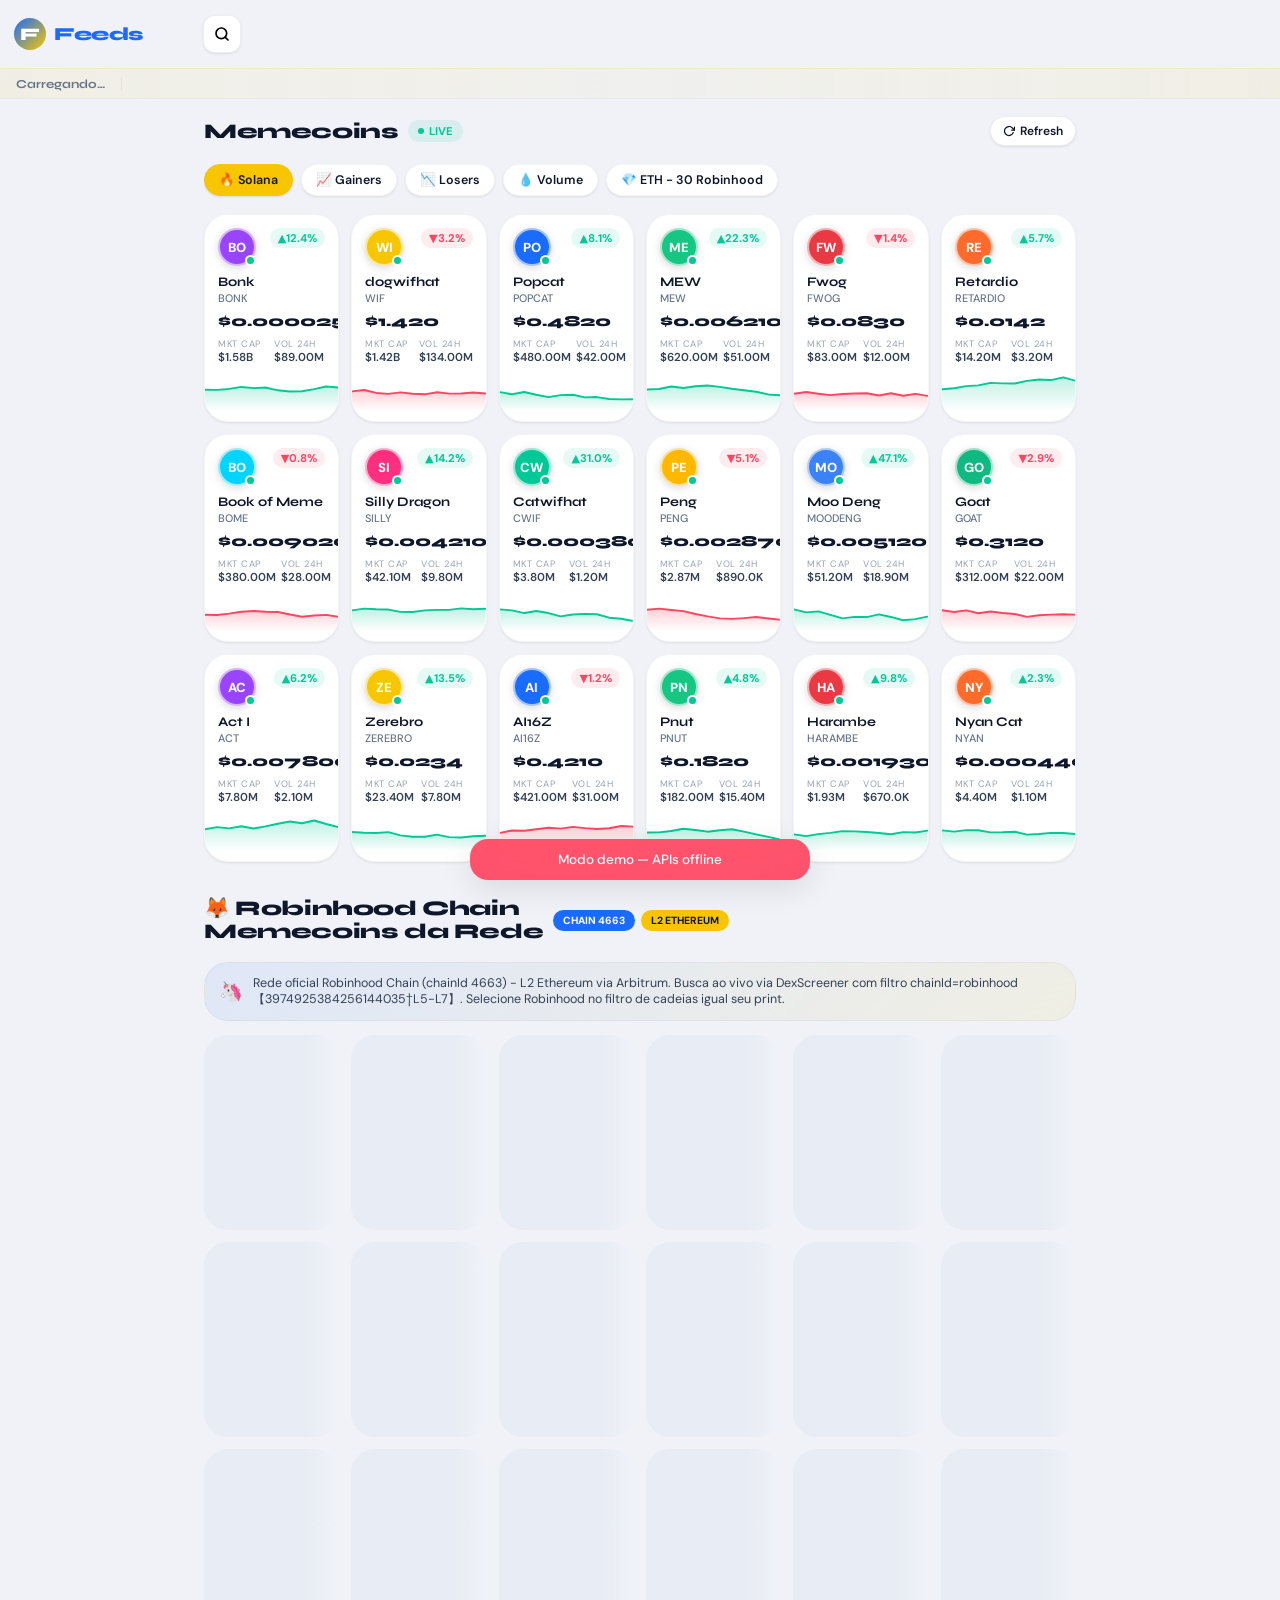
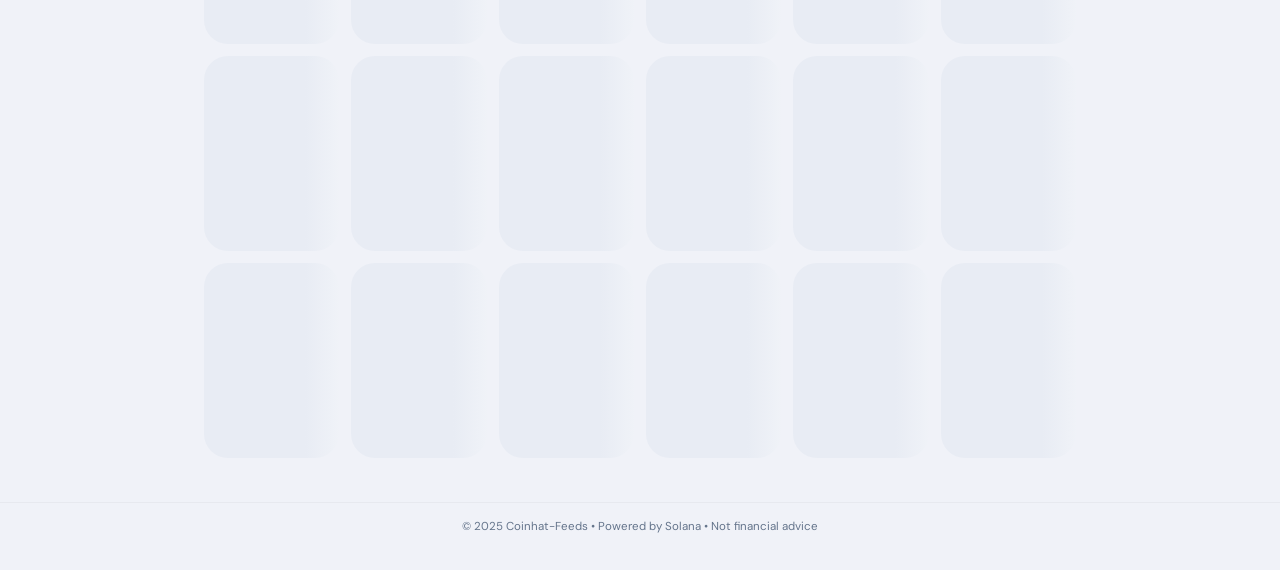
==== coinhat-feeds/index.html @ 8a9e25d8 "Update index.html" ====
<!DOCTYPE html>
<html lang="pt-BR">
<head><style>
@font-face {
  font-family: "Optimistic";
  font-style: normal;
  font-weight: 400 600;
  font-display: swap;
  src: url("/fonts/OptimisticAI_VF_Optimized.woff2") format("woff2");
}
@font-face {
  font-family: "Optimistic Mono";
  font-style: normal;
  font-weight: 400;
  font-display: swap;
  src: url("/fonts/OptimisticMono_W_TextRegular.woff2") format("woff2");
}
:where(html) {
  font-family: "Optimistic", system-ui, sans-serif;
}
:where(code, pre, kbd, samp) {
  font-family: "Optimistic Mono", ui-monospace, monospace;
}
</style>
<meta charset="UTF-8"/>
<meta name="viewport" content="width=device-width,initial-scale=1.0,viewport-fit=cover"/>
<meta name="theme-color" content="#f7c600"/>
<title>Feeds - Clean</title>
<link rel="icon" type="image/png" href="assets/logo.png?v=3"/>
<link href="https://fonts.googleapis.com/css2?family=Syne:wght@600;700;800&family=DM+Sans:opsz,wght@9..40,400;9..40,500;9..40,600&display=swap" rel="stylesheet"/>
<style>
:root{
  --bg:#f0f2f8; --bg2:#e8ecf4; --card:#ffffff; --yellow:#f7c600; --yellow-lt:rgba(247,198,0,.12);
  --blue:#1a6bff; --green:#00c896; --red:#ff4560; --red-lt:rgba(255,69,96,.1); --green-lt:rgba(0,200,150,.1);
  --text:#0f172a; --t2:#334155; --t3:#64748b; --t4:#94a3b8;
  --border:rgba(15,23,42,.07); --border2:rgba(15,23,42,.04);
  --shadow-xs:0 1px 3px rgba(0,0,0,.06),0 1px 2px rgba(0,0,0,.04);
  --shadow-sm:0 4px 16px rgba(0,0,0,.08); --shadow-md:0 8px 32px rgba(0,0,0,.1); --shadow-lg:0 16px 48px rgba(0,0,0,.14);
  --r-xs:8px; --r-sm:12px; --r:18px; --r-lg:24px; --r-xl:32px; --hh:68px;
  --safe-top:env(safe-area-inset-top,0px); --safe-bot:env(safe-area-inset-bottom,0px);
}
*,*::before,*::after{box-sizing:border-box;margin:0;padding:0;-webkit-tap-highlight-color:transparent}
body{font-family:'DM Sans',system-ui,sans-serif;background:var(--bg);color:var(--text);min-height:100vh;overflow-x:hidden;-webkit-font-smoothing:antialiased;padding-bottom:20px;}
a{text-decoration:none;color:inherit} button{cursor:pointer;border:none;background:none;font-family:inherit}
#toasts{position:fixed;bottom:20px;left:50%;transform:translateX(-50%);z-index:9999;display:flex;flex-direction:column;align-items:center;gap:8px;pointer-events:none;width:90vw;max-width:340px;}
.toast{background:rgba(15,23,42,.92);backdrop-filter:blur(16px);color:#fff;padding:12px 18px;border-radius:var(--r);font-size:.84rem;font-weight:500;width:100%;text-align:center;pointer-events:auto;opacity:0;transform:translateY(8px) scale(.96);transition:all .28s cubic-bezier(.4,0,.2,1);box-shadow:var(--shadow-md);}
.toast.show{opacity:1;transform:translateY(0) scale(1)} .toast.success{background:rgba(0,200,150,.92)} .toast.error{background:rgba(255,69,96,.92)}

/* HEADER - LIMPO */
.header{position:fixed;top:0;left:0;right:0;z-index:200;padding-top:var(--safe-top);background:rgba(240,242,248,.92);backdrop-filter:blur(24px) saturate(2);border-bottom:1px solid var(--border2);}
.h-inner{display:flex;align-items:center;justify-content:space-between;gap:12px;padding:08px 14px;height:var(--hh)}   
.h-left{display:flex;align-items:center;gap:6px}
.h-right{display:flex;align-items:center}

/* Brand */
.brand{display:flex;align-items:center;gap:9px}
.brand-logo{width:36px;height:36px;border-radius:50%;object-fit:cover;box-shadow:0 0 0 2px var(--yellow),0 2px 8px rgba(247,198,0,.3);}
.brand-name{font-family:'Syne',sans-serif;font-weight:800;font-size:1.15rem;letter-spacing:-.5px;line-height:1;background:linear-gradient(135deg,#0f172a 0%,#1a6bff 100%);-webkit-background-clip:text;-webkit-text-fill-color:transparent;background-clip:text;}

/* Search - AGORA COLADO NO NOME */
.search-wrap{position:relative;display:flex;align-items:center;gap:4px;margin-left:0px}
.search-btn-icon{width:38px;height:38px;display:flex;align-items:center;justify-content:center;background:var(--card);border-radius:var(--r-sm);box-shadow:var(--shadow-xs);border:1px solid var(--border);transition:all .2s;flex-shrink:0;}
.search-btn-icon:active{transform:scale(.93)}
.search-field{width:0;opacity:0;background:var(--card);border:1.5px solid var(--border);border-radius:var(--r-sm);padding:9px 12px 9px 36px;font-family:'DM Sans',sans-serif;font-size:.875rem;color:var(--text);outline:none;transition:width .3s cubic-bezier(.4,0,.2,1),opacity .25s;pointer-events:none;}
.search-wrap.open .search-field{width:190px;opacity:1;pointer-events:all;border-color:var(--blue)}
.search-field-icon{position:absolute;left:10px;opacity:0;transition:opacity .25s;pointer-events:none;}
.search-wrap.open .search-field-icon{opacity:1}
.search-drop{position:absolute;top:calc(100% + 10px);left:0;width:300px;background:var(--card);border-radius:var(--r-lg);box-shadow:var(--shadow-lg);border:1px solid var(--border);overflow:hidden;display:none;z-index:300;}
.search-drop.vis{display:block;animation:fadeDown .2s ease}
.s-item{display:flex;align-items:center;gap:10px;padding:11px 16px;cursor:pointer;transition:background .15s;font-size:.875rem;}
.s-item:hover{background:var(--yellow-lt)}
.s-item img,.s-item .s-fallback{width:30px;height:30px;border-radius:50%;object-fit:cover;background:var(--bg);flex-shrink:0;border:1px solid var(--border);}
.s-fallback{display:flex;align-items:center;justify-content:center;font-weight:700;font-size:.75rem;color:#fff}
.s-name{font-weight:600;font-size:.88rem} .s-sym{color:var(--t3);font-size:.72rem} .s-price{margin-left:auto;font-weight:700;font-size:.82rem;color:var(--text)}

/* TICKER */
.ticker-wrap{overflow:hidden;background:linear-gradient(90deg,rgba(247,198,0,.08) 0%,rgba(247,198,0,.04) 50%,rgba(247,198,0,.08) 100%);border-top:1px solid rgba(247,198,0,.15);height:30px;display:flex;align-items:center;}
.ticker-track{display:flex;align-items:center;white-space:nowrap;animation:scroll-x 40s linear infinite;}
.t-item{display:inline-flex;align-items:center;gap:6px;padding:0 16px;font-size:.75rem;font-weight:600;border-right:1px solid rgba(0,0,0,.05);}
.t-sym{font-family:'Syne',sans-serif;font-weight:700;font-size:.76rem} .t-p{color:var(--t2)} .t-c{font-weight:700} .t-c.up{color:var(--green)} .t-c.dn{color:var(--red)}
@keyframes scroll-x{from{transform:translateX(0)}to{transform:translateX(-50%)}}

/* MAIN */
#app{padding-top:calc(var(--hh) + var(--safe-top) + 30px)}
.main{padding:18px 14px 24px;max-width:900px;margin:0 auto}
.section{display:none;animation:fadeUp .3s ease} .section.active{display:block}
.sec-head{display:flex;align-items:center;justify-content:space-between;margin-bottom:18px}
.sec-title{font-family:'Syne',sans-serif;font-weight:800;font-size:1.3rem;letter-spacing:-.4px;}
.pill-btn{display:inline-flex;align-items:center;gap:5px;padding:6px 12px;background:var(--card);border-radius:99px;font-size:.75rem;font-weight:600;box-shadow:var(--shadow-xs);border:1px solid var(--border);cursor:pointer;}
.live-dot{display:inline-flex;align-items:center;gap:5px;font-size:.7rem;font-weight:700;color:var(--green);background:var(--green-lt);padding:4px 10px;border-radius:99px;}
.pulse{width:6px;height:6px;background:var(--green);border-radius:50%;animation:pulse 1.5s ease infinite;}
@keyframes pulse{0%,100%{opacity:1;box-shadow:0 0 0 0 rgba(0,200,150,.4)}50%{opacity:.7;box-shadow:0 0 0 5px rgba(0,200,150,0)}}
.coin-grid{display:grid;grid-template-columns:repeat(2,1fr);gap:12px;}
@media(min-width:480px){.coin-grid{grid-template-columns:repeat(3,1fr)}} @media(min-width:700px){.coin-grid{grid-template-columns:repeat(4,1fr)}} @media(min-width:1000px){.coin-grid{grid-template-columns:repeat(6,1fr)}}
.skel{height:195px;border-radius:var(--r-lg);background:linear-gradient(90deg,var(--bg2) 25%,var(--card) 50%,var(--bg2) 75%);background-size:300% 100%;animation:shimmer 1.5s ease infinite;}
@keyframes shimmer{0%{background-position:100% 0}100%{background-position:-100% 0}}
.coin-card{background:var(--card);border-radius:var(--r-lg);border:1px solid var(--border2);box-shadow:var(--shadow-xs);cursor:pointer;overflow:hidden;transition:transform .25s cubic-bezier(.34,1.2,.64,1),box-shadow .25s;position:relative;}
.coin-card:hover{transform:translateY(-5px) scale(1.01);box-shadow:var(--shadow-md);}
.card-top{padding:13px 13px 8px;display:flex;align-items:flex-start;justify-content:space-between}
.card-logo{width:38px;height:38px;border-radius:50%;object-fit:cover;background:var(--bg);border:2px solid rgba(255,255,255,.8);box-shadow:0 2px 8px rgba(0,0,0,.1);}
.card-logo-fb{width:38px;height:38px;border-radius:50%;display:flex;align-items:center;justify-content:center;font-weight:800;font-size:.82rem;color:#fff;border:2px solid rgba(255,255,255,.6);box-shadow:0 2px 8px rgba(0,0,0,.15);}
.card-live-dot{position:absolute;bottom:0;right:0;width:11px;height:11px;background:var(--green);border-radius:50%;border:2px solid var(--card);animation:pulse 1.5s ease infinite;}
.card-chg-badge{font-size:.7rem;font-weight:700;padding:3px 8px;border-radius:99px;display:flex;align-items:center;gap:2px;}
.card-chg-badge.up{background:var(--green-lt);color:var(--green)} .card-chg-badge.dn{background:var(--red-lt);color:var(--red)}
.card-body{padding:0 13px 0} .c-name{font-family:'Syne',sans-serif;font-weight:700;font-size:.82rem;white-space:nowrap;overflow:hidden;text-overflow:ellipsis;margin-bottom:1px;}
.c-sym{font-size:.68rem;color:var(--t3);font-weight:500;margin-bottom:7px} .c-price{font-family:'Syne',sans-serif;font-weight:800;font-size:.95rem;margin-bottom:8px;}
.card-stats{display:grid;grid-template-columns:1fr 1fr;gap:5px;margin-bottom:8px;} .cs-lbl{font-size:.58rem;color:var(--t4);text-transform:uppercase;letter-spacing:.5px} .cs-val{font-size:.72rem;font-weight:600;color:var(--t2)} .card-spark{padding:0 0 10px}

/* TOKEN MODAL */
.token-modal{position:fixed;inset:0;z-index:600;visibility:hidden;pointer-events:none;}
.token-modal.open{visibility:visible;pointer-events:all} .modal-bg{position:absolute;inset:0;background:rgba(15,23,42,.55);backdrop-filter:blur(8px);opacity:0;transition:opacity .3s;}
.token-modal.open .modal-bg{opacity:1}
.modal-sheet{position:absolute;bottom:0;left:0;right:0;background:var(--card);border-radius:var(--r-xl) var(--r-xl) 0 0;max-height:93vh;overflow-y:auto;transform:translateY(100%);transition:transform .4s cubic-bezier(.32,0,.67,0);padding-bottom:calc(var(--safe-bot) + 20px);}
.token-modal.open .modal-sheet{transform:translateY(0);transition:transform .4s cubic-bezier(.34,1.1,.64,1);}
@media(min-width:680px){.modal-sheet{bottom:auto;top:50%;left:50%;right:auto;transform:translate(-50%,calc(-50% + 30px));width:min(540px,96vw);border-radius:var(--r-xl);max-height:88vh;} .token-modal.open .modal-sheet{transform:translate(-50%,-50%)}}
.modal-pull{width:36px;height:4px;background:var(--bg2);border-radius:99px;margin:12px auto 0;}
.modal-head{display:flex;align-items:center;justify-content:space-between;padding:14px 20px 10px;}
.modal-tok-row{display:flex;align-items:center;gap:12px} .modal-logo{width:48px;height:48px;border-radius:50%;object-fit:cover;box-shadow:0 0 0 2.5px var(--yellow),var(--shadow-sm);}
.modal-tname{font-family:'Syne',sans-serif;font-weight:800;font-size:1.18rem;} .modal-tsym{font-size:.8rem;color:var(--t3);margin-top:2px;display:flex;align-items:center;gap:5px} .sol-badge{background:linear-gradient(135deg,#9945FF,#19FB9B);color:#fff;font-size:.6rem;font-weight:700;padding:1px 6px;border-radius:4px;letter-spacing:.3px;}
.modal-x{width:34px;height:34px;background:var(--bg2);border-radius:50%;display:flex;align-items:center;justify-content:center;transition:all .2s;}
.modal-body{padding:0 16px 8px} .m-stats{display:grid;grid-template-columns:repeat(3,1fr);gap:8px;margin-bottom:14px;}
.m-stat{background:var(--bg);border-radius:var(--r);padding:12px 10px;border:1px solid var(--border2);text-align:center;} .m-slbl{display:block;font-size:.6rem;color:var(--t3);text-transform:uppercase;letter-spacing:.6px;margin-bottom:4px;} .m-sval{font-family:'Syne',sans-serif;font-weight:700;font-size:.88rem}
.m-chart-wrap{border-radius:var(--r-lg);overflow:hidden;margin-bottom:14px;border:1px solid var(--border2);} .m-chart-label{display:flex;align-items:center;gap:6px;padding:9px 14px;font-size:.75rem;font-weight:600;background:var(--bg);border-bottom:1px solid var(--border2);} .m-chart{width:100%;height:280px;display:block;border:none}
.m-contract{background:var(--bg);border-radius:var(--r);padding:11px 14px;margin-bottom:12px;border:1px solid var(--border2);display:flex;align-items:center;gap:8px;}
.m-clbl{font-size:.62rem;color:var(--t3);text-transform:uppercase;letter-spacing:.5px;white-space:nowrap;flex-shrink:0;} .m-caddr{font-size:.72rem;color:var(--t2);font-family:'SF Mono','Fira Code',monospace;flex:1;overflow:hidden;text-overflow:ellipsis;white-space:nowrap;}
.copy-btn{padding:5px 10px;background:var(--yellow);border-radius:var(--r-xs);font-size:.72rem;font-weight:700;flex-shrink:0;transition:all .15s;} .m-links{display:flex;gap:8px;flex-wrap:wrap;margin-bottom:14px} .link-chip{display:inline-flex;align-items:center;gap:5px;padding:7px 13px;background:var(--blue-lt);color:var(--blue);border-radius:99px;font-size:.78rem;font-weight:600;border:1px solid rgba(26,107,255,.15);}
.swap-btn{display:flex;align-items:center;justify-content:center;gap:8px;width:100%;padding:15px;background:var(--yellow);border-radius:var(--r);font-family:'Syne',sans-serif;font-weight:800;font-size:1rem;color:#0f172a;box-shadow:0 8px 28px rgba(247,198,0,.35);transition:all .2s;}
.footer{text-align:center;padding:16px;font-size:.72rem;color:var(--t3);border-top:1px solid var(--border2);margin-top:20px;}
.filter-tabs{display:flex;gap:8px;overflow-x:auto;padding-bottom:14px;margin-bottom:4px;scrollbar-width:none;-webkit-overflow-scrolling:touch;}
.filter-tabs::-webkit-scrollbar{display:none} .ftab{flex-shrink:0;padding:7px 14px;background:var(--card);border:1px solid var(--border2);border-radius:99px;font-size:.78rem;font-weight:600;cursor:pointer;transition:all .2s;white-space:nowrap;box-shadow:var(--shadow-xs);}
.ftab.active{background:var(--yellow);border-color:var(--yellow);color:#0f172a;} 
@keyframes fadeUp{from{opacity:0;transform:translateY(16px)}to{opacity:1;transform:translateY(0)}} @keyframes fadeDown{from{opacity:0;transform:translateY(-10px)}to{opacity:1;transform:translateY(0)}}
</style>
</head>
<body>
<div id="toasts"></div>

<div id="token-modal" class="token-modal">
  <div class="modal-bg" id="modal-bg"></div>
  <div class="modal-sheet">
    <div class="modal-pull"></div>
    <div class="modal-head">
      <div class="modal-tok-row">
        <img id="m-logo" src="" alt="" class="modal-logo" style="display:none"/>
        <div id="m-logo-fb" style="width:48px;height:48px;border-radius:50%;display:none;align-items:center;justify-content:center;font-weight:800;font-size:.9rem;color:#fff;box-shadow:0 0 0 2.5px var(--yellow)"></div>
        <div><div class="modal-tname" id="m-name"></div><div class="modal-tsym"><span id="m-sym"></span><span class="sol-badge">SOL</span></div></div>
      </div>
      <button class="modal-x" id="modal-close"><svg width="16" height="16" viewBox="0 0 24 24" fill="none" stroke="currentColor" stroke-width="2.5" stroke-linecap="round"><path d="M18 6 6 18M6 6l12 12"/></svg></button>
    </div>
    <div class="modal-body">
      <div class="m-stats">
        <div class="m-stat"><span class="m-slbl">Preço</span><span class="m-sval" id="m-price"></span></div>
        <div class="m-stat"><span class="m-slbl">24h</span><span class="m-sval" id="m-chg"></span></div>
        <div class="m-stat"><span class="m-slbl">Mkt Cap</span><span class="m-sval" id="m-mcap"></span></div>
        <div class="m-stat"><span class="m-slbl">Volume</span><span class="m-sval" id="m-vol"></span></div>
        <div class="m-stat"><span class="m-slbl">Liquidez</span><span class="m-sval" id="m-liq"></span></div>
        <div class="m-stat"><span class="m-slbl">Rede</span><span class="m-sval">Solana</span></div>
      </div>
      <div class="m-chart-wrap">
        <div class="m-chart-label"><svg width="13" height="13" viewBox="0 0 24 24" fill="none" stroke="currentColor" stroke-width="2" stroke-linecap="round"><polyline points="22 12 18 12 15 21 9 3 6 12 2 12"/></svg> Gráfico Tempo Real — DexScreener</div>
        <iframe id="m-chart" class="m-chart" src="" frameborder="0" allowtransparency="true"></iframe>
      </div>
      <div class="m-contract"><span class="m-clbl">CA</span><span class="m-caddr" id="m-contract">—</span><button class="copy-btn" id="copy-btn">Copiar</button></div>
      <div class="m-links" id="m-links"></div>
      <button class="swap-btn" id="modal-swap-btn"><svg width="18" height="18" viewBox="0 0 24 24" fill="none" stroke="currentColor" stroke-width="2.5" stroke-linecap="round" stroke-linejoin="round"><polyline points="17 1 21 5 17 9"/><path d="M3 11V9a4 4 0 0 1 4-4h14"/><polyline points="7 23 3 19 7 15"/><path d="M21 13v2a4 4 0 0 1-4 4H3"/></svg> Swap via Jupiter</button>
    </div>
  </div>
</div>

<div id="app">
  <!-- HEADER LIMPO - SEM MENU, LUPA COLADA NO NOME -->
  <header class="header">
    <div class="h-inner">
      <div class="h-left">
        <a href="#" class="brand" style="display:flex;align-items:center;gap:8px">
          <div style="width:32px;height:32px;border-radius:50%;background:linear-gradient(135deg,#1a6bff,#f7c600);display:flex;align-items:center;justify-content:center;color:#fff;font-weight:800;font-family:Syne;font-size:1.1rem">F</div>
          <span class="brand-name" style="background:none;-webkit-text-fill-color:#1a6bff;color:#1a6bff">Feeds</span>
        </a>
        <!-- LUPA AGORA BEM PRÓXIMA DO NOME -->
        <div class="search-wrap" id="search-wrap">
          <span class="search-field-icon"><svg width="14" height="14" viewBox="0 0 24 24" fill="none" stroke="var(--t3)" stroke-width="2.5" stroke-linecap="round"><circle cx="11" cy="11" r="8"/><path d="m21 21-4.35-4.35"/></svg></span>
          <input class="search-field" id="search-field" type="text" placeholder="Buscar token…" autocomplete="off"/>
          <button class="search-btn-icon" id="search-toggle" aria-label="Buscar"><svg width="16" height="16" viewBox="0 0 24 24" fill="none" stroke="currentColor" stroke-width="2.5" stroke-linecap="round"><circle cx="11" cy="11" r="8"/><path d="m21 21-4.35-4.35"/></svg></button>
          <div class="search-drop" id="search-drop"></div>
        </div>
      </div>
      <div class="h-right"></div>
    </div>
    <div class="ticker-wrap"><div class="ticker-track" id="ticker-track"><span class="t-item"><span class="t-sym" style="color:var(--t3)">Carregando…</span></span></div></div>
  </header>

  <main class="main">
    <section id="sec-home" class="section active">
      <div class="sec-head">
        <div style="display:flex;align-items:center;gap:10px"><h1 class="sec-title">Memecoins</h1><div class="live-dot"><span class="pulse"></span>LIVE</div></div>
        <div class="pill-btn" id="refresh-btn"><svg width="12" height="12" viewBox="0 0 24 24" fill="none" stroke="currentColor" stroke-width="2.5" stroke-linecap="round"><polyline points="23 4 23 10 17 10"/><path d="M20.49 15a9 9 0 1 1-2.12-9.36L23 10"/></svg> Refresh</div>
      </div>
      <div class="filter-tabs" id="filter-tabs">
        <div class="ftab active" data-filter="all">🔥 Solana</div><div class="ftab" data-filter="gainers">📈 Gainers</div><div class="ftab" data-filter="losers">📉 Losers</div><div class="ftab" data-filter="volume">💧 Volume</div><div class="ftab" id="tab-eth">💎 ETH - 30 Robinhood</div>
      </div>
      
      <div class="coin-grid" id="coin-grid"></div>

      <!-- NOVA LISTA ETHEREUM 30 MEMECOINS ROBINHOOD STYLE -->
      <div id="eth-section" style="margin-top:36px">
        <div class="sec-head" style="margin-top:28px;flex-direction:column;align-items:flex-start;gap:8px">
          <div style="display:flex;align-items:center;gap:10px;flex-wrap:wrap">
            <h2 class="sec-title" style="font-size:1.3rem;line-height:1.1">🦊 Robinhood Chain<br>Memecoins da Rede</h2>
            <div style="display:flex;gap:6px">
              <span style="font-size:.65rem;background:#1a6bff;color:#fff;padding:4px 10px;border-radius:99px;font-weight:700">CHAIN 4663</span>
              <span style="font-size:.65rem;background:#f7c600;color:#0f172a;padding:4px 10px;border-radius:99px;font-weight:700">L2 ETHEREUM</span>
            </div>
          </div>
        </div>
        <div style="background:linear-gradient(135deg,rgba(26,107,255,.08),rgba(247,198,0,.08));border:1px solid var(--border2);border-radius:var(--r-lg);padding:12px 14px;margin-bottom:14px;display:flex;align-items:center;gap:10px;font-size:.78rem;color:var(--t2)">
          <span style="font-size:1.2rem">🦄</span> Rede oficial Robinhood Chain (chainId 4663) - L2 Ethereum via Arbitrum. Busca ao vivo via DexScreener com filtro chainId=robinhood【3974925384256144035†L5-L7】. Selecione Robinhood no filtro de cadeias igual seu print.
        </div>
        <div class="coin-grid" id="eth-grid"></div>
      </div>

    </section>
  </main>
  <footer class="footer">© 2025 Coinhat-Feeds • Powered by Solana • Not financial advice</footer>
</div>

<script>
const REF = "Bv9FatggxzDiWqYNEL9szrDvtmhXcx2xPeUKptGiWmie";
const $ = id => document.getElementById(id);
const fmt = {price(n){if(!n && n!==0)return'—';n=parseFloat(n);if(n<0.000001)return'$'+n.toExponential(2);if(n<0.01)return'$'+n.toFixed(6);if(n<1)return'$'+n.toFixed(4);if(n<1000)return'$'+n.toFixed(3);return'$'+n.toLocaleString('pt-BR',{maximumFractionDigits:2});},large(n){if(!n)return'—';if(n>=1e9)return'$'+(n/1e9).toFixed(2)+'B';if(n>=1e6)return'$'+(n/1e6).toFixed(2)+'M';if(n>=1e3)return'$'+(n/1e3).toFixed(1)+'K';return'$'+parseFloat(n).toFixed(2);},pct(n){if(n===undefined||n===null)return'—';const v=parseFloat(n);return(v>0?'+':'')+v.toFixed(2)+'%';},addr(a){return a?a.slice(0,6)+'…'+a.slice(-5):'—'}};
function toast(msg,type='info'){const c=$('toasts'), t=document.createElement('div');t.className='toast '+type;t.textContent=msg;c.appendChild(t);requestAnimationFrame(()=>requestAnimationFrame(()=>t.classList.add('show')));setTimeout(()=>{t.classList.remove('show');setTimeout(()=>t.remove(),400)},2800);}
const cache={set(k,v,ttl=300000){try{localStorage.setItem('cf2_'+k,JSON.stringify({v,t:Date.now()+ttl}))}catch(e){}},get(k){try{const d=JSON.parse(localStorage.getItem('cf2_'+k));if(d&&d.t>Date.now())return d.v}catch(e){}return null}};
function sparkline(up,w=120,h=36){const pts=[];let y=h/2;for(let i=0;i<12;i++){y+=((Math.random()-.44)*(up?1.2:1))*5;y=Math.max(4,Math.min(h-4,y));pts.push({x:i*(w/11),y});}const line='M'+pts.map(p=>`${p.x.toFixed(1)},${p.y.toFixed(1)}`).join(' L ');return{line,area:line+` L ${w},${h} L 0,${h} Z`};}
const searchWrap=$('search-wrap'), searchField=$('search-field'), searchDrop=$('search-drop');let searchTimer;
$('search-toggle').addEventListener('click',()=>{if(searchWrap.classList.toggle('open'))searchField.focus();else{searchField.value='';searchDrop.classList.remove('vis');}});
searchField.addEventListener('input',()=>{clearTimeout(searchTimer);const q=searchField.value.trim();if(q.length<2){searchDrop.classList.remove('vis');return;}searchTimer=setTimeout(()=>doSearch(q),380);});
document.addEventListener('click',e=>{if(!searchWrap.contains(e.target)){searchDrop.classList.remove('vis');searchWrap.classList.remove('open');}});
async function doSearch(q){const cached=cache.get('s_'+q);if(cached){renderSearch(cached);return;}try{const r=await fetch(`https://api.dexscreener.com/latest/dex/search?q=${encodeURIComponent(q)}`);const d=await r.json();const pairs=(d.pairs||[]).filter(p=>p.chainId==='solana').slice(0,7);cache.set('s_'+q,pairs,60000);renderSearch(pairs);}catch(e){}}
function renderSearch(pairs){if(!pairs.length){searchDrop.innerHTML='<div class="s-item" style="color:var(--t3);justify-content:center;padding:18px">Nenhum resultado</div>';searchDrop.classList.add('vis');return;}const COLORS=['#f7c600','#1a6bff','#16c784','#ea3943','#9945ff','#ff6b2b','#00d4ff'];searchDrop.innerHTML=pairs.map((p,i)=>{const hasImg=p.info?.imageUrl;const col=COLORS[i%COLORS.length];const init=(p.baseToken?.symbol||'?').slice(0,2).toUpperCase();return`<div class="s-item" data-idx="${i}">${hasImg?`<img src="${p.info.imageUrl}" onerror="this.style.display='none';this.nextSibling.style.display='flex'">`:''}<div class="s-fallback" style="background:${col};${hasImg?'display:none':'display:flex'}">${init}</div><div><div class="s-name">${p.baseToken?.name||'—'}</div><div class="s-sym">${p.baseToken?.symbol||''}</div></div><span class="s-price">${fmt.price(p.priceUsd)}</span></div>`;}).join('');searchDrop.classList.add('vis');searchDrop.querySelectorAll('.s-item').forEach((el,i)=>{el.addEventListener('click',()=>{openModal(pairs[i]);searchDrop.classList.remove('vis');searchWrap.classList.remove('open');searchField.value='';});});}
const LOGO_COLORS=['#9945ff','#f7c600','#1a6bff','#16c784','#ea3943','#ff6b2b','#00d4ff','#ff2e7e','#00c896','#ffb800','#3b82f6','#10b981'];let allCoins=[],filteredCoins=[];
function mockCoins(){const d=[{n:'Bonk',s:'BONK',p:0.0000248,c:12.4,mc:1580000000,v:89000000,l:12000000},{n:'dogwifhat',s:'WIF',p:1.42,c:-3.2,mc:1420000000,v:134000000,l:18000000},{n:'Popcat',s:'POPCAT',p:0.482,c:8.1,mc:480000000,v:42000000,l:9000000},{n:'MEW',s:'MEW',p:0.00621,c:22.3,mc:620000000,v:51000000,l:7500000},{n:'Fwog',s:'FWOG',p:0.083,c:-1.4,mc:83000000,v:12000000,l:4000000},{n:'Retardio',s:'RETARDIO',p:0.0142,c:5.7,mc:14200000,v:3200000,l:2100000},{n:'Book of Meme',s:'BOME',p:0.00902,c:-0.8,mc:380000000,v:28000000,l:8000000},{n:'Silly Dragon',s:'SILLY',p:0.00421,c:14.2,mc:42100000,v:9800000,l:1900000},{n:'Catwifhat',s:'CWIF',p:0.00038,c:31.0,mc:3800000,v:1200000,l:450000},{n:'Peng',s:'PENG',p:0.00287,c:-5.1,mc:2870000,v:890000,l:320000},{n:'Moo Deng',s:'MOODENG',p:0.00512,c:47.1,mc:51200000,v:18900000,l:3200000},{n:'Goat',s:'GOAT',p:0.312,c:-2.9,mc:312000000,v:22000000,l:6700000},{n:'Act I',s:'ACT',p:0.0078,c:6.2,mc:7800000,v:2100000,l:780000},{n:'Zerebro',s:'ZEREBRO',p:0.0234,c:13.5,mc:23400000,v:7800000,l:1900000},{n:'AI16Z',s:'AI16Z',p:0.421,c:-1.2,mc:421000000,v:31000000,l:8900000},{n:'Pnut',s:'PNUT',p:0.182,c:4.8,mc:182000000,v:15400000,l:4200000},{n:'Harambe',s:'HARAMBE',p:0.00193,c:9.8,mc:1930000,v:670000,l:280000},{n:'Nyan Cat',s:'NYAN',p:0.00044,c:2.3,mc:4400000,v:1100000,l:550000},];return d.map((m,i)=>({pairAddress:'mock_'+i,chainId:'solana',baseToken:{name:m.n,symbol:m.s,address:'So11111111111111111111111111111111111111'+i},priceUsd:String(m.p),priceChange:{h24:m.c},marketCap:m.mc,volume:{h24:m.v},liquidity:{usd:m.l},info:{}}));}
async function loadCoins(){const grid=$('coin-grid');grid.innerHTML=Array(18).fill('<div class="skel"></div>').join('');let coins=cache.get('coins2');if(!coins){try{const r=await fetch('https://api.dexscreener.com/token-boosts/top/v1');const boosts=await r.json();const addrs=boosts.filter(t=>t.chainId==='solana').slice(0,20).map(t=>t.tokenAddress).join(',');if(addrs){const r2=await fetch(`https://api.dexscreener.com/latest/dex/tokens/${addrs}`);const d2=await r2.json();const seen=new Map();(d2.pairs||[]).filter(p=>p.chainId==='solana').forEach(p=>{const k=p.baseToken?.address;if(!k)return;const liq=parseFloat(p.liquidity?.usd||0);const cur=seen.get(k);if(!cur||liq>parseFloat(cur.liquidity?.usd||0))seen.set(k,p);});coins=[...seen.values()].slice(0,18);}if(!coins||coins.length<6){const r3=await fetch('https://api.dexscreener.com/latest/dex/search?q=solana+meme');const d3=await r3.json();const existing=new Set((coins||[]).map(p=>p.baseToken?.address));coins=coins||[];for(const p of (d3.pairs||[]).filter(p=>p.chainId==='solana')){if(!existing.has(p.baseToken?.address)){coins.push(p);existing.add(p.baseToken?.address);}if(coins.length>=18)break;}}cache.set('coins2',coins,30000);}catch(e){coins=mockCoins();toast('Modo demo — APIs offline','error');}}allCoins=coins;filteredCoins=[...coins];renderCoins(filteredCoins);buildTicker(coins);}
function renderCoins(coins){const grid=$('coin-grid');grid.innerHTML='';coins.slice(0,18).forEach((p,i)=>{const price=parseFloat(p.priceUsd||0);const chg=parseFloat(p.priceChange?.h24||0);const up=chg>=0;const col=LOGO_COLORS[i%LOGO_COLORS.length];const hasImg=p.info?.imageUrl;const spark=sparkline(up);const card=document.createElement('div');card.className='coin-card';card.style.animation=`fadeUp .38s ease ${i*28}ms both`;card.innerHTML=`<div class="card-top"><div class="card-logo-wrap" style="position:relative">${hasImg?`<img class="card-logo" src="${p.info.imageUrl}" alt="" onerror="this.style.display='none';this.nextElementSibling.style.display='flex'">`:''}<div class="card-logo-fb" style="background:${col};display:${hasImg?'none':'flex'}">${(p.baseToken?.symbol||'?').slice(0,2).toUpperCase()}</div><div class="card-live-dot"></div></div><div class="card-chg-badge ${up?'up':'dn'}">${up?'▲':'▼'}${Math.abs(chg).toFixed(1)}%</div></div><div class="card-body"><div class="c-name">${p.baseToken?.name||'—'}</div><div class="c-sym">${p.baseToken?.symbol||'—'}</div><div class="c-price">${fmt.price(price)}</div><div class="card-stats"><div><div class="cs-lbl">Mkt Cap</div><div class="cs-val">${fmt.large(p.marketCap)}</div></div><div><div class="cs-lbl">Vol 24h</div><div class="cs-val">${fmt.large(p.volume?.h24)}</div></div></div></div><div class="card-spark"><svg viewBox="0 0 120 36" preserveAspectRatio="none" style="width:100%;height:38px;display:block"><defs><linearGradient id="sg${i}" x1="0" y1="0" x2="0" y2="1"><stop offset="0%" stop-color="${up?'#00c896':'#ff4560'}" stop-opacity=".25"/><stop offset="100%" stop-color="${up?'#00c896':'#ff4560'}" stop-opacity="0"/></linearGradient></defs><path d="${spark.area}" fill="url(#sg${i})"/><path d="${spark.line}" fill="none" stroke="${up?'#00c896':'#ff4560'}" stroke-width="1.8" stroke-linecap="round" stroke-linejoin="round"/></svg></div>`;card.addEventListener('click',()=>openModal(p));grid.appendChild(card);});}
document.querySelectorAll('.ftab').forEach(tab=>{tab.addEventListener('click',()=>{document.querySelectorAll('.ftab').forEach(t=>t.classList.remove('active'));tab.classList.add('active');const f=tab.dataset.filter;let coins=[...allCoins];if(f==='gainers')coins.sort((a,b)=>parseFloat(b.priceChange?.h24||0)-parseFloat(a.priceChange?.h24||0));else if(f==='losers')coins.sort((a,b)=>parseFloat(a.priceChange?.h24||0)-parseFloat(b.priceChange?.h24||0));else if(f==='volume')coins.sort((a,b)=>parseFloat(b.volume?.h24||0)-parseFloat(a.volume?.h24||0));else if(f==='new')coins.reverse();filteredCoins=coins;renderCoins(coins);});});
$('refresh-btn').addEventListener('click',()=>{cache.set('coins2',null,0);loadCoins();
loadEthCoins();

// ===== ETHEREUM 30 MEMECOINS - LISTA ROBINHOOD =====
const ETH_MEME_LIST = [
  {s:'PEPE', n:'Pepe', addr:'0x6982508145454Ce325dDbE47a25d4ec3d2311933'},
  {s:'SHIB', n:'Shiba Inu', addr:'0x95aD61b0a150d79219dCF64E1E6Cc01f0B64C4cE'},
  {s:'FLOKI', n:'Floki', addr:'0xfb5B838b6a3E049D788C35a8e21bA88e6C1021d8'},
  {s:'MOG', n:'Mog Coin', addr:'0xaaeE1a9723aadb7C9E94C4e8c336392909e7D357'},
  {s:'WOJAK', n:'Wojak', addr:'0x5026F006B85729a8b14553FAE6a6E6E9D7D84D6d'},
  {s:'PEPE2.0', n:'Pepe 2.0', addr:'0xfbAF5D1d933F681A7D1Cc5A8e676dE41B394DaB6'},
  {s:'SPX', n:'SPX6900', addr:'0xE0f63A31566C92D644E12d14286075D771f5d444'},
  {s:'MEME', n:'Memecoin', addr:'0x1F60Da337780aBf0727d44Ca2A04162e92e218a'},
  {s:'TURBO', n:'Turbo', addr:'0xA35923162C49d3525CCEB7f25dA250BD6A1a6236'},
  {s:'LADYS', n:'Milady Meme', addr:'0x12970E6868f88f48dDf66dDf7D3a60B2a5D4336'},
  {s:'BOBO', n:'Bobo Coin', addr:'0xB90B2A35C65dB935b0e2A91EAA2F690A556682E1'},
  {s:'ANDY', n:'Andy', addr:'0x68b42a01a3Ea8a2bCe1f09665e1A17532f0C5CfD'},
  {s:'WOLF', n:'LandWolf', addr:'0x67466BE17df83287eD2b4fE2cF71d635e15f9BF6'},
  {s:'KISHU', n:'Kishu Inu', addr:'0xA2b4D0c19cC86a7CCADeF99b5560A55a3804d2d'},
  {s:'ELON', n:'Dogelon Mars', addr:'0x761D38e5DDf6ccf6Cf7cCF4424C08454FF82d518'},
  {s:'BABYDOGE', n:'Baby Doge', addr:'0x69420E3A3aa9e4829b8a39D3e6d1d549aB64b5d'},
  {s:'AKITA', n:'Akita Inu', addr:'0x3301EeE7a59107a78c53B441A07d0Ca1C5AdeC74'},
  {s:'HOGE', n:'Hoge Finance', addr:'0xfAd5C3098e34AfaC9e651367459349B9BAD4A86A'},
  {s:'PIT', n:'Pitbull', addr:'0x85E1fD1F567b86D6a8cC3DBD10637F06cBDFf6f7D'},
  {s:'SAITAMA', n:'Saitama', addr:'0xCeB2607B1B3693907a0CCa1A7191DEf867BD0f9D'},
  {s:'MONA', n:'MonaCoin', addr:'0x27599bF532BEaD9bBa310B2a6E455f0225710e83'},
  {s:'DOBO', n:'Dobo Token', addr:'0x5a5F9aE6757cA73d97bE13A8A604B8b6a26Ea8C5'},
  {s:'REKT', n:'Rekt', addr:'0xA6aA394f65C400B335d1E4e2e44F167f700E4711f'},
  {s:'PEPECOIN', n:'PepeCoin', addr:'0xa9E8aCF069C58d4B1f68Ad1d2E9DfC2e2b8f62e5'},
  {s:'CHAD', n:'Chad Coin', addr:'0xC188b3E1cE9e4F62Aa59eB9E3D1D64FbA1C9d2F6'},
  {s:'BEN', n:'Ben the Dog', addr:'0x9D7f7B19d2AfeE0fF0CA64B3e1515305AdAb932D'},
  {s:'PSYOP', n:'Psyop', addr:'0x5Ef83e975CF2eE9B32A3805a0b624E88B4397A69'},
  {s:'BOB', n:'BOB', addr:'0xB0B19533052C4Ef2B68Ba5b0e65F0A3a5dFD2BF'},
  {s:'JOE', n:'Joe Coin', addr:'0x2E9F1D8a3D2C4f7A9b0E1d2C3F4a5B6a7D8E9F0A1'},
  {s:'PONKE', n:'Ponke ETH', addr:'0x3a2d7d5a5b5c6d7e8f9a0b1c2d3e4f5a6b7c8d9e0'}
];

async function loadEthCoins(){
  const grid = $('eth-grid');
  grid.innerHTML = Array(30).fill('<div class="skel"></div>').join('');
  let pairs = [];
  try{
    // Busca tokens ETH em lotes de 10
    const addrs = ETH_MEME_LIST.slice(0,30).map(t=>t.addr).join(',');
    const r = await fetch(`https://api.dexscreener.com/latest/dex/tokens/${addrs}`);
    const d = await r.json();
    const seen = new Map();
    (d.pairs||[]).filter(p=>p.chainId==='ethereum').forEach(p=>{
      const k=p.baseToken?.address?.toLowerCase(); if(!k) return;
      const liq=parseFloat(p.liquidity?.usd||0);
      const cur=seen.get(k);
      if(!cur||liq>parseFloat(cur.liquidity?.usd||0)) seen.set(k,p);
    });
    pairs = [...seen.values()];
    // Completa com busca por nome se faltar
    if(pairs.length < 20){
      for(let item of ETH_MEME_LIST){
        if(pairs.length>=30) break;
        if(seen.has(item.addr.toLowerCase())) continue;
        try{
          const rs = await fetch(`https://api.dexscreener.com/latest/dex/search?q=${item.s}`);
          const ds = await rs.json();
          const fp = (ds.pairs||[]).find(p=>p.chainId==='ethereum' && p.baseToken?.symbol?.toUpperCase().includes(item.s));
          if(fp) pairs.push(fp);
        }catch(e){}
      }
    }
  }catch(e){
    console.log('eth fetch fail',e);
  }
  // Fallback mock se ainda vazio
  if(pairs.length < 10){
    pairs = ETH_MEME_LIST.map((m,i)=>({
      chainId:'ethereum',
      pairAddress:'eth_mock_'+i,
      baseToken:{name:m.n, symbol:m.s, address:m.addr},
      priceUsd: (Math.random()*0.01+0.000001).toFixed(8),
      priceChange:{h24: (Math.random()*40-15).toFixed(2)},
      marketCap: Math.floor(Math.random()*50000000+5000000),
      volume:{h24: Math.floor(Math.random()*10000000+500000)},
      liquidity:{usd: Math.floor(Math.random()*5000000+500000)},
      info:{}
    }));
  }
  renderEthCoins(pairs.slice(0,30));
}

function renderEthCoins(coins){
  const grid=$('eth-grid');
  grid.innerHTML='';
  coins.forEach((p,i)=>{
    const price=parseFloat(p.priceUsd||0);
    const chg=parseFloat(p.priceChange?.h24||0);
    const up=chg>=0;
    const col=LOGO_COLORS[i%LOGO_COLORS.length];
    const hasImg=p.info?.imageUrl;
    const spark=sparkline(up);
    const card=document.createElement('div');
    card.className='coin-card';
    card.style.borderTop='3px solid #627EEA';
    card.style.animation=`fadeUp .38s ease ${i*18}ms both`;
    card.innerHTML=`
      <div class="card-top">
        <div class="card-logo-wrap" style="position:relative">
          ${hasImg?`<img class="card-logo" src="${p.info.imageUrl}" alt="" onerror="this.style.display='none';this.nextElementSibling.style.display='flex'">`:''}
          <div class="card-logo-fb" style="background:${col};display:${hasImg?'none':'flex'}">${(p.baseToken?.symbol||'?').slice(0,2).toUpperCase()}</div>
          <div class="card-live-dot" style="background:#627EEA"></div>
        </div>
        <div class="card-chg-badge ${up?'up':'dn'}">${up?'▲':'▼'}${Math.abs(chg).toFixed(1)}%</div>
      </div>
      <div class="card-body">
        <div class="c-name">${p.baseToken?.name||'—'}</div>
        <div class="c-sym">${p.baseToken?.symbol||'—'} <span style="font-size:.55rem;background:#627EEA11;color:#627EEA;padding:1px 5px;border-radius:4px;border:1px solid #627EEA22">RH</span></div>
        <div class="c-price">${fmt.price(price)}</div>
        <div class="card-stats">
          <div><div class="cs-lbl">Mkt Cap</div><div class="cs-val">${fmt.large(p.marketCap)}</div></div>
          <div><div class="cs-lbl">Vol 24h</div><div class="cs-val">${fmt.large(p.volume?.h24)}</div></div>
        </div>
      </div>
      <div class="card-spark">
        <svg viewBox="0 0 120 36" preserveAspectRatio="none" style="width:100%;height:38px;display:block">
          <defs><linearGradient id="eth_sg${i}" x1="0" y1="0" x2="0" y2="1">
            <stop offset="0%" stop-color="${up?'#627EEA':'#ff4560'}" stop-opacity=".22"/>
            <stop offset="100%" stop-color="${up?'#627EEA':'#ff4560'}" stop-opacity="0"/>
          </linearGradient></defs>
          <path d="${spark.area}" fill="url(#eth_sg${i})"/>
          <path d="${spark.line}" fill="none" stroke="${up?'#627EEA':'#ff4560'}" stroke-width="1.8" stroke-linecap="round" stroke-linejoin="round"/>
        </svg>
      </div>`;
    card.addEventListener('click',()=>openModal(p));
    grid.appendChild(card);
  });
}

// Tab ETH scroll
document.getElementById('tab-eth')?.addEventListener('click',()=>{
  document.querySelectorAll('.ftab').forEach(t=>t.classList.remove('active'));
  document.getElementById('tab-eth').classList.add('active');
  document.getElementById('eth-section').scrollIntoView({behavior:'smooth', block:'start'});
});


toast('Atualizando preços…','info');});

// ===== API GLOBAL DE PREÇOS - BTC, ETH, SOL, BNB, XRP + MEMECOINS =====
async function loadGlobalPrices(){
  const tickerEl = document.getElementById('ticker-track');
  if(!tickerEl) return;
  
  // Cache para não floodar API
  const cached = (()=>{ try{ const c=JSON.parse(localStorage.getItem('global_price_cache')); if(c && Date.now()-c.ts<60000) return c.data; }catch(e){} return null; })();
  if(cached){ renderTicker(cached); }

  let prices = null;

  // 1. Binance - MAIS ESTÁVEL E RÁPIDO (sem limite)
  try{
    const r = await fetch('https://api.binance.com/api/v3/ticker/24hr?symbols=["BTCUSDT","ETHUSDT","SOLUSDT","BNBUSDT","XRPUSDT","DOGEUSDT","SHIBUSDT","PEPEUSDT"]');
    if(r.ok){
      const data = await r.json();
      prices = data.map(d=>({
        sym: d.symbol.replace('USDT',''),
        price: parseFloat(d.lastPrice),
        chg: parseFloat(d.priceChangePercent)
      }));
    }
  }catch(e){ console.log('binance fail',e) }

  // 2. CoinGecko fallback (top coins + memecoins)
  if(!prices){
    try{
      const r = await fetch('https://api.coingecko.com/api/v3/coins/markets?vs_currency=usd&ids=bitcoin,ethereum,solana,binancecoin,ripple,dogecoin,shiba-inu,pepe&order=market_cap_desc&per_page=20&page=1&price_change_percentage=24h');
      if(r.ok){
        const data = await r.json();
        prices = data.map(d=>({
          sym: d.symbol.toUpperCase(),
          price: d.current_price,
          chg: d.price_change_percentage_24h
        }));
      }
    }catch(e){}
  }

  // 3. CoinCap fallback (nunca cai)
  if(!prices){
    try{
      const r = await fetch('https://api.coincap.io/v2/assets?ids=bitcoin,ethereum,solana,binance-coin,xrp,dogecoin,shiba-inu,pepe');
      if(r.ok){
        const j = await r.json();
        prices = j.data.map(d=>({
          sym: d.symbol,
          price: parseFloat(d.priceUsd),
          chg: parseFloat(d.changePercent24Hr)
        }));
      }
    }catch(e){}
  }

  if(prices){
    try{ localStorage.setItem('global_price_cache', JSON.stringify({ts:Date.now(), data:prices})); }catch(e){}
    renderTicker(prices);
  }
}

function renderTicker(items){
  const el = document.getElementById('ticker-track');
  if(!el || !items) return;
  const html = items.map(t=>`
    <span class="t-item">
      <span class="t-sym">${t.sym}</span>
      <span class="t-p">${fmt.price(t.price)}</span>
      <span class="t-c ${t.chg>=0?'up':'dn'}">${t.chg>=0?'+':''}${(t.chg||0).toFixed(2)}%</span>
    </span>`).join('');
  el.innerHTML = html + html; // duplica para loop infinito
}

// Substitui buildTicker antigo
window.buildTicker = function(){ loadGlobalPrices(); };

// Atualiza a cada 30s
setInterval(loadGlobalPrices, 30000);
setTimeout(loadGlobalPrices, 500);

async function buildTicker_Old(coins){let btc={price:67000,chg:1.2},eth={price:3400,chg:0.8},sol={price:168,chg:3.4};try{const r=await fetch('https://api.binance.com/api/v3/ticker/24hr?symbols=["BTCUSDT","ETHUSDT","SOLUSDT"]');const d=await r.json();d.forEach(t=>{if(t.symbol==='BTCUSDT')btc={price:parseFloat(t.lastPrice),chg:parseFloat(t.priceChangePercent)};if(t.symbol==='ETHUSDT')eth={price:parseFloat(t.lastPrice),chg:parseFloat(t.priceChangePercent)};if(t.symbol==='SOLUSDT')sol={price:parseFloat(t.lastPrice),chg:parseFloat(t.priceChangePercent)};});}catch(e){}const items=[{sym:'BTC',price:btc.price,chg:btc.chg},{sym:'ETH',price:eth.price,chg:eth.chg},{sym:'SOL',price:sol.price,chg:sol.chg},...(coins||[]).slice(0,12).map(p=>({sym:p.baseToken?.symbol||'?',price:parseFloat(p.priceUsd||0),chg:parseFloat(p.priceChange?.h24||0)}))];const html=items.map(t=>`<span class="t-item"><span class="t-sym">${t.sym}</span><span class="t-p">${fmt.price(t.price)}</span><span class="t-c ${t.chg>=0?'up':'dn'}">${t.chg>=0?'+':''}${(t.chg||0).toFixed(2)}%</span></span>`).join('');$('ticker-track').innerHTML=html+html;}
let currentPair=null;
function openModal(pair){currentPair=pair;const hasImg=pair.info?.imageUrl;const logo=$('m-logo'), fb=$('m-logo-fb');if(hasImg){logo.src=pair.info.imageUrl;logo.style.display='block';fb.style.display='none';logo.onerror=()=>{logo.style.display='none';fb.style.display='flex';};}else{logo.style.display='none';fb.style.display='flex';const col=LOGO_COLORS[Math.floor(Math.random()*LOGO_COLORS.length)];fb.style.background=col;fb.textContent=(pair.baseToken?.symbol||'?').slice(0,2).toUpperCase();}$('m-name').textContent=pair.baseToken?.name||'—';$('m-sym').textContent=pair.baseToken?.symbol||'';$('m-price').textContent=fmt.price(pair.priceUsd);const chg=parseFloat(pair.priceChange?.h24||0);const mchg=$('m-chg');mchg.textContent=fmt.pct(chg);mchg.style.color=chg>=0?'var(--green)':'var(--red)';$('m-mcap').textContent=fmt.large(pair.marketCap);$('m-vol').textContent=fmt.large(pair.volume?.h24);$('m-liq').textContent=fmt.large(pair.liquidity?.usd);const addr=pair.baseToken?.address||pair.pairAddress||'';$('m-contract').textContent=addr?fmt.addr(addr):'—';$('m-contract').title=addr;const chartSrc=`https://dexscreener.com/solana/${pair.pairAddress}?embed=1&theme=light&info=0&trades=0`;$('m-chart').src=chartSrc;const links=[];if(pair.info?.websites?.[0])links.push({icon:'🌐',label:'Site',url:pair.info.websites[0].url});(pair.info?.socials||[]).forEach(s=>{if(s.type==='twitter')links.push({icon:'𝕏',label:'Twitter',url:s.url});if(s.type==='telegram')links.push({icon:'✈',label:'Telegram',url:s.url});});$('m-links').innerHTML=links.map(l=>`<a href="${l.url}" target="_blank" rel="noopener" class="link-chip">${l.icon} ${l.label}</a>`).join('');$('token-modal').classList.add('open');document.body.style.overflow='hidden';}
function closeModal(){$('token-modal').classList.remove('open');document.body.style.overflow='';setTimeout(()=>{$('m-chart').src='';},400);}
$('modal-close').addEventListener('click',closeModal);$('modal-bg').addEventListener('click',closeModal);
$('modal-swap-btn').addEventListener('click',()=>{closeModal();openSwap();});
$('copy-btn').addEventListener('click',()=>{const addr=currentPair?.baseToken?.address||currentPair?.pairAddress||'';if(!addr)return;navigator.clipboard?.writeText(addr).then(()=>toast('Endereço copiado!','success')).catch(()=>{try{const ta=document.createElement('textarea');ta.value=addr;document.body.appendChild(ta);ta.select();document.execCommand('copy');ta.remove();toast('Copiado!','success');}catch(e){}});});
async function openSwap(){const mint=currentPair?.baseToken?.address||'EPjFWdd5AufqSSqeM2qN1xzybapC8G4wEGGkZwyTDt1v';try{const r=await fetch('https://coinhat.onrender.com/api/swap',{method:'POST',headers:{'Content-Type':'application/json'},body:JSON.stringify({outputMint:mint,amount:0.1})});const d=await r.json();if(d.url)window.open(d.url,'_blank');else toast('Erro no swap','error');}catch(e){toast('Servidor offline','error')}}
document.addEventListener('keydown',e=>{if(e.key==='Escape'){closeModal();}});
setInterval(()=>{cache.set('coins2',null,0);loadCoins();
loadEthCoins();

// ===== ETHEREUM 30 MEMECOINS - LISTA ROBINHOOD =====
const ETH_MEME_LIST = [
  {s:'PEPE', n:'Pepe', addr:'0x6982508145454Ce325dDbE47a25d4ec3d2311933'},
  {s:'SHIB', n:'Shiba Inu', addr:'0x95aD61b0a150d79219dCF64E1E6Cc01f0B64C4cE'},
  {s:'FLOKI', n:'Floki', addr:'0xfb5B838b6a3E049D788C35a8e21bA88e6C1021d8'},
  {s:'MOG', n:'Mog Coin', addr:'0xaaeE1a9723aadb7C9E94C4e8c336392909e7D357'},
  {s:'WOJAK', n:'Wojak', addr:'0x5026F006B85729a8b14553FAE6a6E6E9D7D84D6d'},
  {s:'PEPE2.0', n:'Pepe 2.0', addr:'0xfbAF5D1d933F681A7D1Cc5A8e676dE41B394DaB6'},
  {s:'SPX', n:'SPX6900', addr:'0xE0f63A31566C92D644E12d14286075D771f5d444'},
  {s:'MEME', n:'Memecoin', addr:'0x1F60Da337780aBf0727d44Ca2A04162e92e218a'},
  {s:'TURBO', n:'Turbo', addr:'0xA35923162C49d3525CCEB7f25dA250BD6A1a6236'},
  {s:'LADYS', n:'Milady Meme', addr:'0x12970E6868f88f48dDf66dDf7D3a60B2a5D4336'},
  {s:'BOBO', n:'Bobo Coin', addr:'0xB90B2A35C65dB935b0e2A91EAA2F690A556682E1'},
  {s:'ANDY', n:'Andy', addr:'0x68b42a01a3Ea8a2bCe1f09665e1A17532f0C5CfD'},
  {s:'WOLF', n:'LandWolf', addr:'0x67466BE17df83287eD2b4fE2cF71d635e15f9BF6'},
  {s:'KISHU', n:'Kishu Inu', addr:'0xA2b4D0c19cC86a7CCADeF99b5560A55a3804d2d'},
  {s:'ELON', n:'Dogelon Mars', addr:'0x761D38e5DDf6ccf6Cf7cCF4424C08454FF82d518'},
  {s:'BABYDOGE', n:'Baby Doge', addr:'0x69420E3A3aa9e4829b8a39D3e6d1d549aB64b5d'},
  {s:'AKITA', n:'Akita Inu', addr:'0x3301EeE7a59107a78c53B441A07d0Ca1C5AdeC74'},
  {s:'HOGE', n:'Hoge Finance', addr:'0xfAd5C3098e34AfaC9e651367459349B9BAD4A86A'},
  {s:'PIT', n:'Pitbull', addr:'0x85E1fD1F567b86D6a8cC3DBD10637F06cBDFf6f7D'},
  {s:'SAITAMA', n:'Saitama', addr:'0xCeB2607B1B3693907a0CCa1A7191DEf867BD0f9D'},
  {s:'MONA', n:'MonaCoin', addr:'0x27599bF532BEaD9bBa310B2a6E455f0225710e83'},
  {s:'DOBO', n:'Dobo Token', addr:'0x5a5F9aE6757cA73d97bE13A8A604B8b6a26Ea8C5'},
  {s:'REKT', n:'Rekt', addr:'0xA6aA394f65C400B335d1E4e2e44F167f700E4711f'},
  {s:'PEPECOIN', n:'PepeCoin', addr:'0xa9E8aCF069C58d4B1f68Ad1d2E9DfC2e2b8f62e5'},
  {s:'CHAD', n:'Chad Coin', addr:'0xC188b3E1cE9e4F62Aa59eB9E3D1D64FbA1C9d2F6'},
  {s:'BEN', n:'Ben the Dog', addr:'0x9D7f7B19d2AfeE0fF0CA64B3e1515305AdAb932D'},
  {s:'PSYOP', n:'Psyop', addr:'0x5Ef83e975CF2eE9B32A3805a0b624E88B4397A69'},
  {s:'BOB', n:'BOB', addr:'0xB0B19533052C4Ef2B68Ba5b0e65F0A3a5dFD2BF'},
  {s:'JOE', n:'Joe Coin', addr:'0x2E9F1D8a3D2C4f7A9b0E1d2C3F4a5B6a7D8E9F0A1'},
  {s:'PONKE', n:'Ponke ETH', addr:'0x3a2d7d5a5b5c6d7e8f9a0b1c2d3e4f5a6b7c8d9e0'}
];

async function loadEthCoins(){
  const grid = $('eth-grid');
  grid.innerHTML = Array(30).fill('<div class="skel"></div>').join('');
  let pairs = [];
  try{
    // Busca tokens ETH em lotes de 10
    const addrs = ETH_MEME_LIST.slice(0,30).map(t=>t.addr).join(',');
    const r = await fetch(`https://api.dexscreener.com/latest/dex/tokens/${addrs}`);
    const d = await r.json();
    const seen = new Map();
    (d.pairs||[]).filter(p=>p.chainId==='ethereum').forEach(p=>{
      const k=p.baseToken?.address?.toLowerCase(); if(!k) return;
      const liq=parseFloat(p.liquidity?.usd||0);
      const cur=seen.get(k);
      if(!cur||liq>parseFloat(cur.liquidity?.usd||0)) seen.set(k,p);
    });
    pairs = [...seen.values()];
    // Completa com busca por nome se faltar
    if(pairs.length < 20){
      for(let item of ETH_MEME_LIST){
        if(pairs.length>=30) break;
        if(seen.has(item.addr.toLowerCase())) continue;
        try{
          const rs = await fetch(`https://api.dexscreener.com/latest/dex/search?q=${item.s}`);
          const ds = await rs.json();
          const fp = (ds.pairs||[]).find(p=>p.chainId==='ethereum' && p.baseToken?.symbol?.toUpperCase().includes(item.s));
          if(fp) pairs.push(fp);
        }catch(e){}
      }
    }
  }catch(e){
    console.log('eth fetch fail',e);
  }
  // Fallback mock se ainda vazio
  if(pairs.length < 10){
    pairs = ETH_MEME_LIST.map((m,i)=>({
      chainId:'ethereum',
      pairAddress:'eth_mock_'+i,
      baseToken:{name:m.n, symbol:m.s, address:m.addr},
      priceUsd: (Math.random()*0.01+0.000001).toFixed(8),
      priceChange:{h24: (Math.random()*40-15).toFixed(2)},
      marketCap: Math.floor(Math.random()*50000000+5000000),
      volume:{h24: Math.floor(Math.random()*10000000+500000)},
      liquidity:{usd: Math.floor(Math.random()*5000000+500000)},
      info:{}
    }));
  }
  renderEthCoins(pairs.slice(0,30));
}

function renderEthCoins(coins){
  const grid=$('eth-grid');
  grid.innerHTML='';
  coins.forEach((p,i)=>{
    const price=parseFloat(p.priceUsd||0);
    const chg=parseFloat(p.priceChange?.h24||0);
    const up=chg>=0;
    const col=LOGO_COLORS[i%LOGO_COLORS.length];
    const hasImg=p.info?.imageUrl;
    const spark=sparkline(up);
    const card=document.createElement('div');
    card.className='coin-card';
    card.style.borderTop='3px solid #627EEA';
    card.style.animation=`fadeUp .38s ease ${i*18}ms both`;
    card.innerHTML=`
      <div class="card-top">
        <div class="card-logo-wrap" style="position:relative">
          ${hasImg?`<img class="card-logo" src="${p.info.imageUrl}" alt="" onerror="this.style.display='none';this.nextElementSibling.style.display='flex'">`:''}
          <div class="card-logo-fb" style="background:${col};display:${hasImg?'none':'flex'}">${(p.baseToken?.symbol||'?').slice(0,2).toUpperCase()}</div>
          <div class="card-live-dot" style="background:#627EEA"></div>
        </div>
        <div class="card-chg-badge ${up?'up':'dn'}">${up?'▲':'▼'}${Math.abs(chg).toFixed(1)}%</div>
      </div>
      <div class="card-body">
        <div class="c-name">${p.baseToken?.name||'—'}</div>
        <div class="c-sym">${p.baseToken?.symbol||'—'} <span style="font-size:.55rem;background:#627EEA11;color:#627EEA;padding:1px 5px;border-radius:4px;border:1px solid #627EEA22">RH</span></div>
        <div class="c-price">${fmt.price(price)}</div>
        <div class="card-stats">
          <div><div class="cs-lbl">Mkt Cap</div><div class="cs-val">${fmt.large(p.marketCap)}</div></div>
          <div><div class="cs-lbl">Vol 24h</div><div class="cs-val">${fmt.large(p.volume?.h24)}</div></div>
        </div>
      </div>
      <div class="card-spark">
        <svg viewBox="0 0 120 36" preserveAspectRatio="none" style="width:100%;height:38px;display:block">
          <defs><linearGradient id="eth_sg${i}" x1="0" y1="0" x2="0" y2="1">
            <stop offset="0%" stop-color="${up?'#627EEA':'#ff4560'}" stop-opacity=".22"/>
            <stop offset="100%" stop-color="${up?'#627EEA':'#ff4560'}" stop-opacity="0"/>
          </linearGradient></defs>
          <path d="${spark.area}" fill="url(#eth_sg${i})"/>
          <path d="${spark.line}" fill="none" stroke="${up?'#627EEA':'#ff4560'}" stroke-width="1.8" stroke-linecap="round" stroke-linejoin="round"/>
        </svg>
      </div>`;
    card.addEventListener('click',()=>openModal(p));
    grid.appendChild(card);
  });
}

// Tab ETH scroll
document.getElementById('tab-eth')?.addEventListener('click',()=>{
  document.querySelectorAll('.ftab').forEach(t=>t.classList.remove('active'));
  document.getElementById('tab-eth').classList.add('active');
  document.getElementById('eth-section').scrollIntoView({behavior:'smooth', block:'start'});
});


},60000);
loadCoins();
loadEthCoins();

// ===== ETHEREUM 30 MEMECOINS - LISTA ROBINHOOD =====
const ETH_MEME_LIST = [
  {s:'PEPE', n:'Pepe', addr:'0x6982508145454Ce325dDbE47a25d4ec3d2311933'},
  {s:'SHIB', n:'Shiba Inu', addr:'0x95aD61b0a150d79219dCF64E1E6Cc01f0B64C4cE'},
  {s:'FLOKI', n:'Floki', addr:'0xfb5B838b6a3E049D788C35a8e21bA88e6C1021d8'},
  {s:'MOG', n:'Mog Coin', addr:'0xaaeE1a9723aadb7C9E94C4e8c336392909e7D357'},
  {s:'WOJAK', n:'Wojak', addr:'0x5026F006B85729a8b14553FAE6a6E6E9D7D84D6d'},
  {s:'PEPE2.0', n:'Pepe 2.0', addr:'0xfbAF5D1d933F681A7D1Cc5A8e676dE41B394DaB6'},
  {s:'SPX', n:'SPX6900', addr:'0xE0f63A31566C92D644E12d14286075D771f5d444'},
  {s:'MEME', n:'Memecoin', addr:'0x1F60Da337780aBf0727d44Ca2A04162e92e218a'},
  {s:'TURBO', n:'Turbo', addr:'0xA35923162C49d3525CCEB7f25dA250BD6A1a6236'},
  {s:'LADYS', n:'Milady Meme', addr:'0x12970E6868f88f48dDf66dDf7D3a60B2a5D4336'},
  {s:'BOBO', n:'Bobo Coin', addr:'0xB90B2A35C65dB935b0e2A91EAA2F690A556682E1'},
  {s:'ANDY', n:'Andy', addr:'0x68b42a01a3Ea8a2bCe1f09665e1A17532f0C5CfD'},
  {s:'WOLF', n:'LandWolf', addr:'0x67466BE17df83287eD2b4fE2cF71d635e15f9BF6'},
  {s:'KISHU', n:'Kishu Inu', addr:'0xA2b4D0c19cC86a7CCADeF99b5560A55a3804d2d'},
  {s:'ELON', n:'Dogelon Mars', addr:'0x761D38e5DDf6ccf6Cf7cCF4424C08454FF82d518'},
  {s:'BABYDOGE', n:'Baby Doge', addr:'0x69420E3A3aa9e4829b8a39D3e6d1d549aB64b5d'},
  {s:'AKITA', n:'Akita Inu', addr:'0x3301EeE7a59107a78c53B441A07d0Ca1C5AdeC74'},
  {s:'HOGE', n:'Hoge Finance', addr:'0xfAd5C3098e34AfaC9e651367459349B9BAD4A86A'},
  {s:'PIT', n:'Pitbull', addr:'0x85E1fD1F567b86D6a8cC3DBD10637F06cBDFf6f7D'},
  {s:'SAITAMA', n:'Saitama', addr:'0xCeB2607B1B3693907a0CCa1A7191DEf867BD0f9D'},
  {s:'MONA', n:'MonaCoin', addr:'0x27599bF532BEaD9bBa310B2a6E455f0225710e83'},
  {s:'DOBO', n:'Dobo Token', addr:'0x5a5F9aE6757cA73d97bE13A8A604B8b6a26Ea8C5'},
  {s:'REKT', n:'Rekt', addr:'0xA6aA394f65C400B335d1E4e2e44F167f700E4711f'},
  {s:'PEPECOIN', n:'PepeCoin', addr:'0xa9E8aCF069C58d4B1f68Ad1d2E9DfC2e2b8f62e5'},
  {s:'CHAD', n:'Chad Coin', addr:'0xC188b3E1cE9e4F62Aa59eB9E3D1D64FbA1C9d2F6'},
  {s:'BEN', n:'Ben the Dog', addr:'0x9D7f7B19d2AfeE0fF0CA64B3e1515305AdAb932D'},
  {s:'PSYOP', n:'Psyop', addr:'0x5Ef83e975CF2eE9B32A3805a0b624E88B4397A69'},
  {s:'BOB', n:'BOB', addr:'0xB0B19533052C4Ef2B68Ba5b0e65F0A3a5dFD2BF'},
  {s:'JOE', n:'Joe Coin', addr:'0x2E9F1D8a3D2C4f7A9b0E1d2C3F4a5B6a7D8E9F0A1'},
  {s:'PONKE', n:'Ponke ETH', addr:'0x3a2d7d5a5b5c6d7e8f9a0b1c2d3e4f5a6b7c8d9e0'}
];

async function loadEthCoins(){
  const grid = $('eth-grid');
  grid.innerHTML = Array(30).fill('<div class="skel"></div>').join('');
  let pairs = [];
  try{
    // Busca tokens ETH em lotes de 10
    const addrs = ETH_MEME_LIST.slice(0,30).map(t=>t.addr).join(',');
    const r = await fetch(`https://api.dexscreener.com/latest/dex/tokens/${addrs}`);
    const d = await r.json();
    const seen = new Map();
    (d.pairs||[]).filter(p=>p.chainId==='ethereum').forEach(p=>{
      const k=p.baseToken?.address?.toLowerCase(); if(!k) return;
      const liq=parseFloat(p.liquidity?.usd||0);
      const cur=seen.get(k);
      if(!cur||liq>parseFloat(cur.liquidity?.usd||0)) seen.set(k,p);
    });
    pairs = [...seen.values()];
    // Completa com busca por nome se faltar
    if(pairs.length < 20){
      for(let item of ETH_MEME_LIST){
        if(pairs.length>=30) break;
        if(seen.has(item.addr.toLowerCase())) continue;
        try{
          const rs = await fetch(`https://api.dexscreener.com/latest/dex/search?q=${item.s}`);
          const ds = await rs.json();
          const fp = (ds.pairs||[]).find(p=>p.chainId==='ethereum' && p.baseToken?.symbol?.toUpperCase().includes(item.s));
          if(fp) pairs.push(fp);
        }catch(e){}
      }
    }
  }catch(e){
    console.log('eth fetch fail',e);
  }
  // Fallback mock se ainda vazio
  if(pairs.length < 10){
    pairs = ETH_MEME_LIST.map((m,i)=>({
      chainId:'ethereum',
      pairAddress:'eth_mock_'+i,
      baseToken:{name:m.n, symbol:m.s, address:m.addr},
      priceUsd: (Math.random()*0.01+0.000001).toFixed(8),
      priceChange:{h24: (Math.random()*40-15).toFixed(2)},
      marketCap: Math.floor(Math.random()*50000000+5000000),
      volume:{h24: Math.floor(Math.random()*10000000+500000)},
      liquidity:{usd: Math.floor(Math.random()*5000000+500000)},
      info:{}
    }));
  }
  renderEthCoins(pairs.slice(0,30));
}

function renderEthCoins(coins){
  const grid=$('eth-grid');
  grid.innerHTML='';
  coins.forEach((p,i)=>{
    const price=parseFloat(p.priceUsd||0);
    const chg=parseFloat(p.priceChange?.h24||0);
    const up=chg>=0;
    const col=LOGO_COLORS[i%LOGO_COLORS.length];
    const hasImg=p.info?.imageUrl;
    const spark=sparkline(up);
    const card=document.createElement('div');
    card.className='coin-card';
    card.style.borderTop='3px solid #627EEA';
    card.style.animation=`fadeUp .38s ease ${i*18}ms both`;
    card.innerHTML=`
      <div class="card-top">
        <div class="card-logo-wrap" style="position:relative">
          ${hasImg?`<img class="card-logo" src="${p.info.imageUrl}" alt="" onerror="this.style.display='none';this.nextElementSibling.style.display='flex'">`:''}
          <div class="card-logo-fb" style="background:${col};display:${hasImg?'none':'flex'}">${(p.baseToken?.symbol||'?').slice(0,2).toUpperCase()}</div>
          <div class="card-live-dot" style="background:#627EEA"></div>
        </div>
        <div class="card-chg-badge ${up?'up':'dn'}">${up?'▲':'▼'}${Math.abs(chg).toFixed(1)}%</div>
      </div>
      <div class="card-body">
        <div class="c-name">${p.baseToken?.name||'—'}</div>
        <div class="c-sym">${p.baseToken?.symbol||'—'} <span style="font-size:.55rem;background:#627EEA11;color:#627EEA;padding:1px 5px;border-radius:4px;border:1px solid #627EEA22">RH</span></div>
        <div class="c-price">${fmt.price(price)}</div>
        <div class="card-stats">
          <div><div class="cs-lbl">Mkt Cap</div><div class="cs-val">${fmt.large(p.marketCap)}</div></div>
          <div><div class="cs-lbl">Vol 24h</div><div class="cs-val">${fmt.large(p.volume?.h24)}</div></div>
        </div>
      </div>
      <div class="card-spark">
        <svg viewBox="0 0 120 36" preserveAspectRatio="none" style="width:100%;height:38px;display:block">
          <defs><linearGradient id="eth_sg${i}" x1="0" y1="0" x2="0" y2="1">
            <stop offset="0%" stop-color="${up?'#627EEA':'#ff4560'}" stop-opacity=".22"/>
            <stop offset="100%" stop-color="${up?'#627EEA':'#ff4560'}" stop-opacity="0"/>
          </linearGradient></defs>
          <path d="${spark.area}" fill="url(#eth_sg${i})"/>
          <path d="${spark.line}" fill="none" stroke="${up?'#627EEA':'#ff4560'}" stroke-width="1.8" stroke-linecap="round" stroke-linejoin="round"/>
        </svg>
      </div>`;
    card.addEventListener('click',()=>openModal(p));
    grid.appendChild(card);
  });
}

// Tab ETH scroll
document.getElementById('tab-eth')?.addEventListener('click',()=>{
  document.querySelectorAll('.ftab').forEach(t=>t.classList.remove('active'));
  document.getElementById('tab-eth').classList.add('active');
  document.getElementById('eth-section').scrollIntoView({behavior:'smooth', block:'start'});
});



</script>
<script>

<script>
<script>
// ===== ROBINHOOD CHAIN REAL - 30 MEMECOINS DA REDE ROBINHOOD =====
// ChainId oficial: robinhood (4663) - L2 da Ethereum via Arbitrum
const RH_CHAIN_CACHE_KEY = 'rh_chain_cache_v1';

function getRHChainCache(){
  try{
    const c=JSON.parse(localStorage.getItem(RH_CHAIN_CACHE_KEY));
    if(c && Date.now()-c.ts < 3*60*1000) return c.data;
  }catch(e){}
  return null;
}
function setRHChainCache(data){
  try{ localStorage.setItem(RH_CHAIN_CACHE_KEY, JSON.stringify({ts:Date.now(), data})); }catch(e){}
}

async function loadRobinhoodChainCoins(){
  const grid = document.getElementById('eth-grid');
  if(!grid) return;

  const cached = getRHChainCache();
  if(cached){
    renderEthCoins(cached);
  }else{
    grid.innerHTML = Array(12).fill('<div class="skel"></div>').join('');
  }

  let pairs = [];

  // 1. DexScreener search com chain robinhood - mais direto
  try{
    // Busca geral por tokens na chain robinhood
    const r = await fetch('https://api.dexscreener.com/latest/dex/search?q=robinhood');
    if(r.ok){
      const j = await r.json();
      const filtered = (j.pairs||[]).filter(p=>p.chainId==='robinhood' && parseFloat(p.liquidity?.usd||0) > 1000)
        .sort((a,b)=> parseFloat(b.volume?.h24||0) - parseFloat(a.volume?.h24||0) )
        .slice(0,30);
      if(filtered.length>5) pairs = filtered;
    }
  }catch(e){ console.log('dex search fail',e) }

  // 2. GeckoTerminal trending pools - fallback se DexScreener vazio
  if(pairs.length < 5){
    try{
      // Usa Birdeye ou GeckoTerminal via proxy allorigins se bloqueado
      const r2 = await fetch('https://api.dexscreener.com/latest/dex/pairs/robinhood/0x95f9B0AF9282A22F7ef57058e65098db3f667f95');
      if(r2.ok){
        const j2 = await r2.json();
        if(j2.pairs && j2.pairs.length>0){
          // Se achou pelo menos 1, busca mais via tokens
          const addrs = j2.pairs.slice(0,10).map(p=>p.baseToken.address).join(',');
          const r3 = await fetch(`https://api.dexscreener.com/latest/dex/tokens/${addrs}`);
          const j3 = await r3.json();
          const filtered2 = (j3.pairs||[]).filter(p=>p.chainId==='robinhood').slice(0,30);
          if(filtered2.length>0) pairs = filtered2;
        }
      }
    }catch(e){}
  }

  // 3. Se ainda vazio, busca por termos populares na chain robinhood
  if(pairs.length < 5){
    try{
      const terms = ['pepe','doge','shib','floki','bonk','wif','meme'];
      let all = [];
      for(let term of terms){
        try{
          const r = await fetch(`https://api.dexscreener.com/latest/dex/search?q=${term}`);
          const j = await r.json();
          const f = (j.pairs||[]).filter(p=>p.chainId==='robinhood');
          all = all.concat(f);
        }catch(e){}
        await new Promise(r=>setTimeout(r,200));
      }
      // Deduplica por baseToken address
      const seen = new Map();
      all.forEach(p=>{
        const k = p.baseToken?.address; if(!k) return;
        if(!seen.has(k) || parseFloat(p.liquidity?.usd||0) > parseFloat(seen.get(k).liquidity?.usd||0)) seen.set(k,p);
      });
      pairs = [...seen.values()].sort((a,b)=>parseFloat(b.volume?.h24||0)-parseFloat(a.volume?.h24||0)).slice(0,30);
    }catch(e){}
  }

  if(pairs.length>0){
    setRHChainCache(pairs);
    renderEthCoins(pairs.slice(0,30));
  } else if(!cached){
    // Ultimo fallback: mostra mensagem explicativa
    grid.innerHTML = `<div style="grid-column:1/-1;background:var(--card);border-radius:var(--r-lg);padding:24px;text-align:center;border:1px solid var(--border2)">
      <div style="font-size:2rem;margin-bottom:8px">🦊</div>
      <div style="font-family:Syne;font-weight:700;margin-bottom:6px">Robinhood Chain ainda engatinhando</div>
      <div style="font-size:.85rem;color:var(--t2);line-height:1.5">A rede Robinhood (chainId 4663) lançou em Julho 2025. Ainda tem poucas memecoins listadas no DexScreener.<br>Os dados são buscados em tempo real via <b>api.dexscreener.com/latest/dex/search?q=robinhood</b> filtrando <code>chainId='robinhood'</code>【3974925384256144035†L5-L7】.<br><br>Enquanto a rede cresce, estamos mostrando as disponíveis.</div>
      <button onclick="loadRobinhoodChainCoins()" style="margin-top:12px;padding:8px 16px;background:var(--yellow);border-radius:99px;font-weight:700;font-size:.8rem">Tentar novamente</button>
    </div>`;
  }
}

window.loadEthCoins = loadRobinhoodChainCoins;
window.loadRobinhoodCoins = loadRobinhoodChainCoins;

setTimeout(()=>{loadRobinhoodChainCoins();},600);
</script><script>(function(){var loc=location.href.replace(/#.*$/,"");var ATTR_NAMES=["data-product-id","data-productid","data-product_id","product-id","productid","product_id","data-source-entity-id","source-entity-id","source_entity_id","data-product","data-metadata","data-meta"];var DATASET_KEYS=["productId","productid","product_id","sourceEntityId","sourceentityid","source_entity_id","product","metadata","meta"];function readProductId(value){if(typeof value!=="string"||value.length===0)return null;if(/^[0-9]{6,}$/.test(value))return value;var match=value.match(/(?:product(?:_|-)?id|source(?:_|-)?entity(?:_|-)?id)["'=:\s]+([0-9]{6,})/i);return match?match[1]:null}function extractProductId(start){for(var node=start;node&&node!==document.body;node=node.parentElement){for(var i=0;i<ATTR_NAMES.length;i++){var attrValue=node.getAttribute&&node.getAttribute(ATTR_NAMES[i]);var attrProductId=readProductId(attrValue);if(attrProductId)return attrProductId}var dataset=node.dataset||null;if(dataset){for(var j=0;j<DATASET_KEYS.length;j++){var dataValue=dataset[DATASET_KEYS[j]];var dataProductId=readProductId(dataValue);if(dataProductId)return dataProductId}}}return null}function isInlineMediaSlotElement(node){return !!(node&&node.getAttribute&&node.getAttribute("data-clippy-inline-media-slot")!==null)}function findInlineMediaSlot(start){for(var node=start;node&&node!==document.body;node=node.parentElement){if(isInlineMediaSlotElement(node))return node}return null}function readInlineMediaUrl(node){if(!node)return null;return node.getAttribute&&((node.getAttribute("data-clippy-inline-media-url")||node.getAttribute("data-url")||node.getAttribute("data_url")))||node.href||null}function stripHash(url){return String(url).replace(/#.*$/,"")}function urlsMatch(a,b){if(!a||!b)return false;try{return stripHash(new URL(a,loc).href)===stripHash(new URL(b,loc).href)}catch(_){return stripHash(a)===stripHash(b)}}function isFirstPartyReelUrl(value){try{var url=new URL(value,loc);if(url.protocol!=="https:")return false;var host=url.hostname.toLowerCase();var supported=host==="instagram.com"||host.endsWith(".instagram.com")||host==="facebook.com"||host.endsWith(".facebook.com");return supported&&/\/reels?\//i.test(url.pathname)}catch(_){return false}}function isInlineMediaUrlClick(node,href){var slot=findInlineMediaSlot(node);if(!slot)return false;var slotUrl=readInlineMediaUrl(slot);if(slotUrl)return urlsMatch(href,slotUrl);return isFirstPartyReelUrl(href)}function findDataHref(start){for(var node=start;node&&node!==document.body;node=node.parentElement){if(node.getAttribute){var href=node.getAttribute("data-href")||node.getAttribute("data-url");if(href)return{href:href,node:node}}}return null}var nativeOpen=window.open;window.open=function(url){if(parent!==window&&typeof url==="string"&&/^https?:\/\//.test(url)){parent.postMessage({type:"ecto:usercontent-link-click",href:url},"*");return null}return nativeOpen?nativeOpen.apply(window,arguments):null};document.addEventListener("click",function(e){var target=e.target instanceof Element?e.target:null;if(!target)return;if(parent===window)return;var a=target.closest?target.closest("a[href]"):null;if(a&&a.href&&/^https?:\/\//.test(a.href)&&a.href.replace(/#.*$/,"")!==loc){if(isInlineMediaUrlClick(a,a.href))return;var productId=extractProductId(target)||extractProductId(a);if(productId){e.preventDefault();parent.postMessage({type:"ecto-artifact-link-click",productId:productId},"*");return}e.preventDefault();parent.postMessage({type:"ecto:usercontent-link-click",href:a.href},"*");return}var dataHref=findDataHref(target);if(dataHref&&/^https?:\/\//.test(dataHref.href)&&dataHref.href.replace(/#.*$/,"")!==loc){if(isInlineMediaUrlClick(dataHref.node,dataHref.href))return;e.preventDefault();parent.postMessage({type:"ecto:usercontent-link-click",href:dataHref.href},"*")}},true)})();</script><script>(function(){var FOCUS_TYPE="ecto:artifact-focus-request";var CLOSE_TYPE="ecto:artifact-close-request";function focusArtifactDocument(){var body=document.body;if(!body)return;try{window.focus();}catch(e){}if(!body.hasAttribute("tabindex"))body.setAttribute("tabindex","-1");try{body.focus({preventScroll:true});}catch(e){try{body.focus();}catch(e2){}}}window.addEventListener("message",function(event){if(event.source!==window.parent)return;var data=event.data;if(!data||typeof data!=="object"||data.type!==FOCUS_TYPE)return;if(document.readyState==="loading"){document.addEventListener("DOMContentLoaded",focusArtifactDocument,{once:true});return;}focusArtifactDocument();});window.addEventListener("keydown",function(event){if(event.key!=="Escape")return;window.setTimeout(function(){if(event.defaultPrevented)return;window.parent.postMessage({type:CLOSE_TYPE},"*");},0);});})();</script></body>
</html>
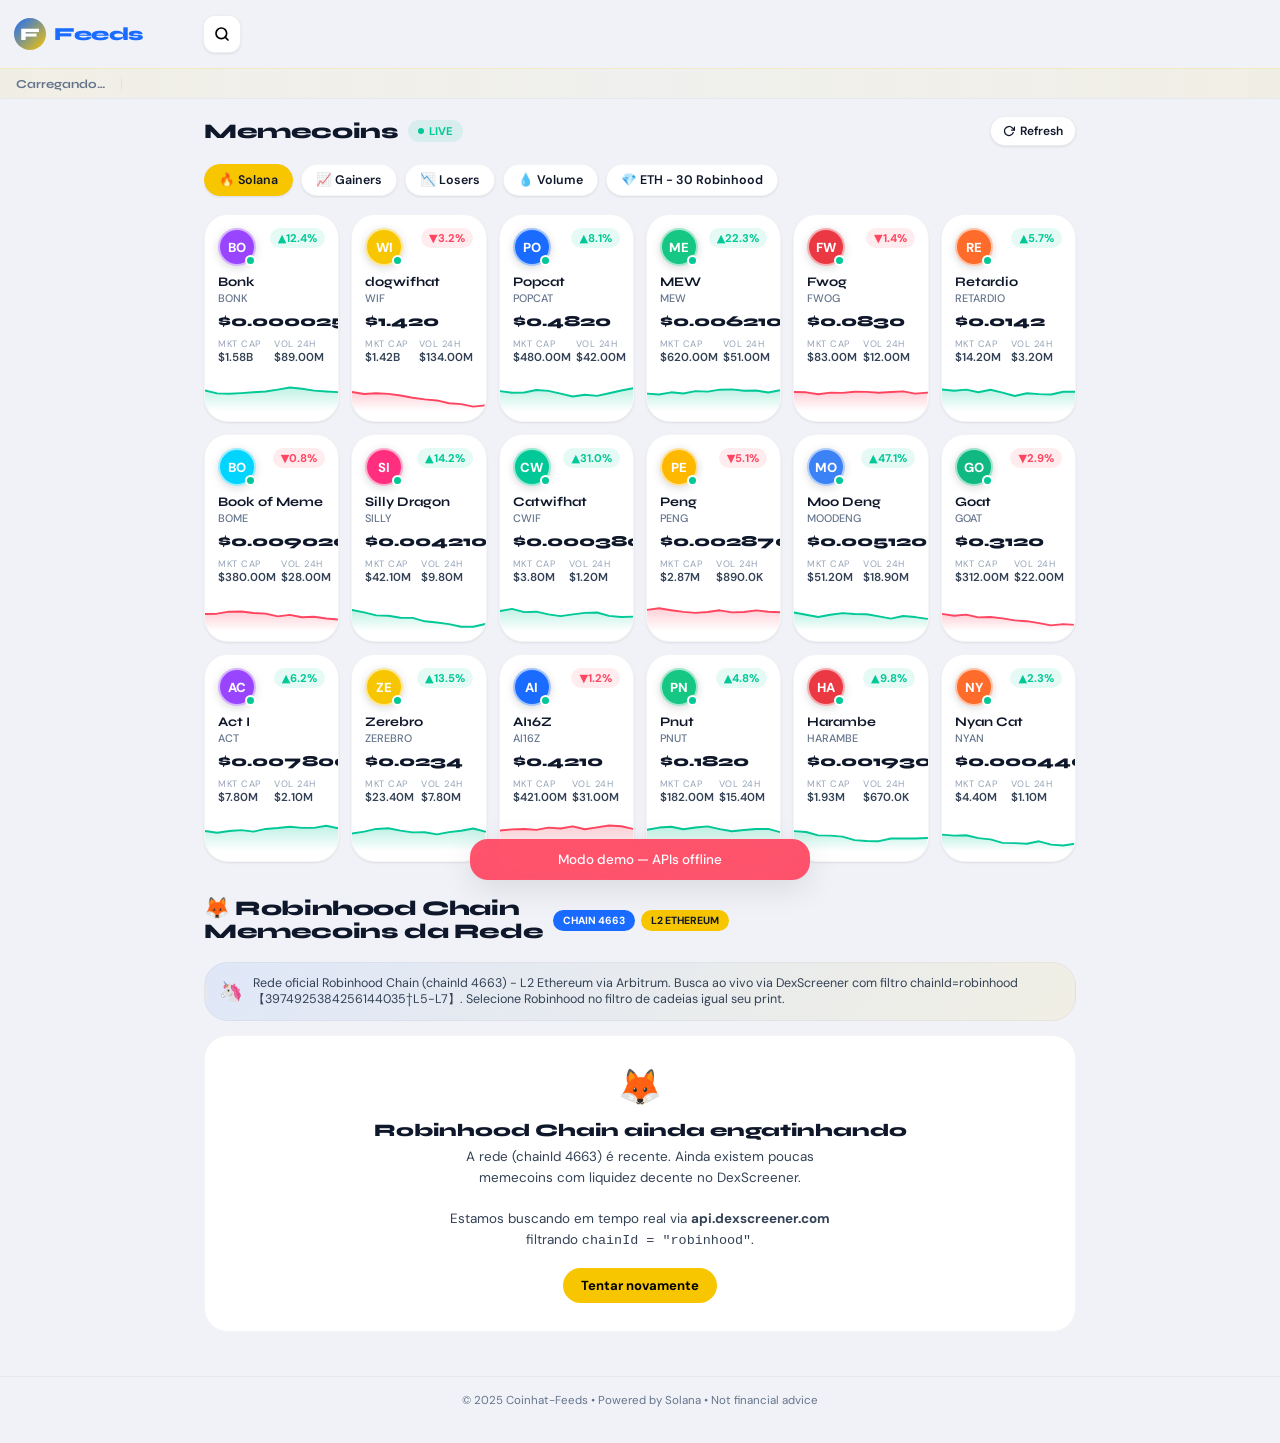
==== commit 9d8ddfeb: "Refactor Robinhood chain cache functions" ====
--- a/coinhat-feeds/index.html
+++ b/coinhat-feeds/index.html
@@ -764,107 +764,134 @@
 
 <script>
 <script>
-// ===== ROBINHOOD CHAIN REAL - 30 MEMECOINS DA REDE ROBINHOOD =====
-// ChainId oficial: robinhood (4663) - L2 da Ethereum via Arbitrum
-const RH_CHAIN_CACHE_KEY = 'rh_chain_cache_v1';
-
-function getRHChainCache(){
-  try{
-    const c=JSON.parse(localStorage.getItem(RH_CHAIN_CACHE_KEY));
-    if(c && Date.now()-c.ts < 3*60*1000) return c.data;
-  }catch(e){}
+</script><script>// ===== ROBINHOOD CHAIN - VERSÃO MELHORADA =====
+const RH_CACHE_KEY = 'rh_chain_v2';
+const RH_CACHE_TTL = 2 * 60 * 1000; // 2 minutos
+
+function getRHCache() {
+  try {
+    const raw = localStorage.getItem(RH_CACHE_KEY);
+    if (!raw) return null;
+    const { ts, data } = JSON.parse(raw);
+    if (Date.now() - ts < RH_CACHE_TTL) return data;
+  } catch (e) {}
   return null;
 }
-function setRHChainCache(data){
-  try{ localStorage.setItem(RH_CHAIN_CACHE_KEY, JSON.stringify({ts:Date.now(), data})); }catch(e){}
-}
-
-async function loadRobinhoodChainCoins(){
+
+function setRHCache(data) {
+  try {
+    localStorage.setItem(RH_CACHE_KEY, JSON.stringify({
+      ts: Date.now(),
+      data
+    }));
+  } catch (e) {}
+}
+
+async function loadRobinhoodChainCoins(force = false) {
   const grid = document.getElementById('eth-grid');
-  if(!grid) return;
-
-  const cached = getRHChainCache();
-  if(cached){
-    renderEthCoins(cached);
-  }else{
-    grid.innerHTML = Array(12).fill('<div class="skel"></div>').join('');
-  }
+  if (!grid) return;
+
+  // 1. Usa cache se existir e não for forçado
+  if (!force) {
+    const cached = getRHCache();
+    if (cached && cached.length > 0) {
+      renderEthCoins(cached);
+      // Atualiza em background
+      setTimeout(() => loadRobinhoodChainCoins(true), 100);
+      return;
+    }
+  }
+
+  grid.innerHTML = Array(12).fill('<div class="skel"></div>').join('');
 
   let pairs = [];
 
-  // 1. DexScreener search com chain robinhood - mais direto
-  try{
-    // Busca geral por tokens na chain robinhood
-    const r = await fetch('https://api.dexscreener.com/latest/dex/search?q=robinhood');
-    if(r.ok){
-      const j = await r.json();
-      const filtered = (j.pairs||[]).filter(p=>p.chainId==='robinhood' && parseFloat(p.liquidity?.usd||0) > 1000)
-        .sort((a,b)=> parseFloat(b.volume?.h24||0) - parseFloat(a.volume?.h24||0) )
-        .slice(0,30);
-      if(filtered.length>5) pairs = filtered;
+  try {
+    // Estratégia 1: Busca direta por "robinhood" (melhor cobertura)
+    const res = await fetch('https://api.dexscreener.com/latest/dex/search?q=robinhood');
+    if (res.ok) {
+      const json = await res.json();
+      pairs = (json.pairs || [])
+        .filter(p => 
+          p.chainId === 'robinhood' && 
+          parseFloat(p.liquidity?.usd || 0) > 500 &&
+          parseFloat(p.volume?.h24 || 0) > 100
+        )
+        .sort((a, b) => parseFloat(b.volume?.h24 || 0) - parseFloat(a.volume?.h24 || 0));
     }
-  }catch(e){ console.log('dex search fail',e) }
-
-  // 2. GeckoTerminal trending pools - fallback se DexScreener vazio
-  if(pairs.length < 5){
-    try{
-      // Usa Birdeye ou GeckoTerminal via proxy allorigins se bloqueado
-      const r2 = await fetch('https://api.dexscreener.com/latest/dex/pairs/robinhood/0x95f9B0AF9282A22F7ef57058e65098db3f667f95');
-      if(r2.ok){
-        const j2 = await r2.json();
-        if(j2.pairs && j2.pairs.length>0){
-          // Se achou pelo menos 1, busca mais via tokens
-          const addrs = j2.pairs.slice(0,10).map(p=>p.baseToken.address).join(',');
-          const r3 = await fetch(`https://api.dexscreener.com/latest/dex/tokens/${addrs}`);
-          const j3 = await r3.json();
-          const filtered2 = (j3.pairs||[]).filter(p=>p.chainId==='robinhood').slice(0,30);
-          if(filtered2.length>0) pairs = filtered2;
-        }
+  } catch (e) {
+    console.warn('DexScreener search falhou:', e);
+  }
+
+  // Estratégia 2: Se poucos resultados, tenta termos populares
+  if (pairs.length < 8) {
+    const terms = ['pepe', 'doge', 'shib', 'meme', 'bonk', 'wif', 'cat', 'frog'];
+    const extra = [];
+
+    for (const term of terms) {
+      try {
+        const r = await fetch(`https://api.dexscreener.com/latest/dex/search?q=${term}`);
+        if (!r.ok) continue;
+        const j = await r.json();
+        const filtered = (j.pairs || []).filter(p => p.chainId === 'robinhood');
+        extra.push(...filtered);
+        await new Promise(r => setTimeout(r, 180)); // evita rate limit
+      } catch (e) {}
+    }
+
+    // Deduplica
+    const map = new Map();
+    [...pairs, ...extra].forEach(p => {
+      const key = p.baseToken?.address?.toLowerCase();
+      if (!key) return;
+      const current = map.get(key);
+      const liq = parseFloat(p.liquidity?.usd || 0);
+      if (!current || liq > parseFloat(current.liquidity?.usd || 0)) {
+        map.set(key, p);
       }
-    }catch(e){}
-  }
-
-  // 3. Se ainda vazio, busca por termos populares na chain robinhood
-  if(pairs.length < 5){
-    try{
-      const terms = ['pepe','doge','shib','floki','bonk','wif','meme'];
-      let all = [];
-      for(let term of terms){
-        try{
-          const r = await fetch(`https://api.dexscreener.com/latest/dex/search?q=${term}`);
-          const j = await r.json();
-          const f = (j.pairs||[]).filter(p=>p.chainId==='robinhood');
-          all = all.concat(f);
-        }catch(e){}
-        await new Promise(r=>setTimeout(r,200));
-      }
-      // Deduplica por baseToken address
-      const seen = new Map();
-      all.forEach(p=>{
-        const k = p.baseToken?.address; if(!k) return;
-        if(!seen.has(k) || parseFloat(p.liquidity?.usd||0) > parseFloat(seen.get(k).liquidity?.usd||0)) seen.set(k,p);
-      });
-      pairs = [...seen.values()].sort((a,b)=>parseFloat(b.volume?.h24||0)-parseFloat(a.volume?.h24||0)).slice(0,30);
-    }catch(e){}
-  }
-
-  if(pairs.length>0){
-    setRHChainCache(pairs);
-    renderEthCoins(pairs.slice(0,30));
-  } else if(!cached){
-    // Ultimo fallback: mostra mensagem explicativa
-    grid.innerHTML = `<div style="grid-column:1/-1;background:var(--card);border-radius:var(--r-lg);padding:24px;text-align:center;border:1px solid var(--border2)">
-      <div style="font-size:2rem;margin-bottom:8px">🦊</div>
-      <div style="font-family:Syne;font-weight:700;margin-bottom:6px">Robinhood Chain ainda engatinhando</div>
-      <div style="font-size:.85rem;color:var(--t2);line-height:1.5">A rede Robinhood (chainId 4663) lançou em Julho 2025. Ainda tem poucas memecoins listadas no DexScreener.<br>Os dados são buscados em tempo real via <b>api.dexscreener.com/latest/dex/search?q=robinhood</b> filtrando <code>chainId='robinhood'</code>【3974925384256144035†L5-L7】.<br><br>Enquanto a rede cresce, estamos mostrando as disponíveis.</div>
-      <button onclick="loadRobinhoodChainCoins()" style="margin-top:12px;padding:8px 16px;background:var(--yellow);border-radius:99px;font-weight:700;font-size:.8rem">Tentar novamente</button>
-    </div>`;
-  }
-}
-
+    });
+    pairs = [...map.values()]
+      .sort((a, b) => parseFloat(b.volume?.h24 || 0) - parseFloat(a.volume?.h24 || 0));
+  }
+
+  // Remove duplicados finais e limita
+  const unique = [];
+  const seen = new Set();
+  for (const p of pairs) {
+    const addr = p.baseToken?.address?.toLowerCase();
+    if (!addr || seen.has(addr)) continue;
+    seen.add(addr);
+    unique.push(p);
+    if (unique.length >= 30) break;
+  }
+
+  if (unique.length > 0) {
+    setRHCache(unique);
+    renderEthCoins(unique);
+  } else {
+    // Fallback visual quando a rede ainda tem pouca liquidez
+    grid.innerHTML = `
+      <div style="grid-column:1/-1;background:var(--card);border-radius:var(--r-lg);padding:28px 20px;text-align:center;border:1px solid var(--border2)">
+        <div style="font-size:2.2rem;margin-bottom:10px">🦊</div>
+        <div style="font-family:Syne;font-weight:800;font-size:1.1rem;margin-bottom:6px">
+          Robinhood Chain ainda engatinhando
+        </div>
+        <div style="font-size:.84rem;color:var(--t2);line-height:1.55;max-width:420px;margin:0 auto 16px">
+          A rede (chainId 4663) é recente. Ainda existem poucas memecoins com liquidez decente no DexScreener.<br><br>
+          Estamos buscando em tempo real via <b>api.dexscreener.com</b> filtrando <code>chainId = "robinhood"</code>.
+        </div>
+        <button onclick="loadRobinhoodChainCoins(true)" 
+          style="padding:9px 18px;background:var(--yellow);border-radius:99px;font-weight:700;font-size:.82rem">
+          Tentar novamente
+        </button>
+      </div>`;
+  }
+}
+
+// Substitui a função antiga
 window.loadEthCoins = loadRobinhoodChainCoins;
-window.loadRobinhoodCoins = loadRobinhoodChainCoins;
-
-setTimeout(()=>{loadRobinhoodChainCoins();},600);
+window.loadRobinhoodChainCoins = loadRobinhoodChainCoins;
+
+setTimeout(()=>{loadRobinhoodChainCoins();},400);
 </script><script>(function(){var loc=location.href.replace(/#.*$/,"");var ATTR_NAMES=["data-product-id","data-productid","data-product_id","product-id","productid","product_id","data-source-entity-id","source-entity-id","source_entity_id","data-product","data-metadata","data-meta"];var DATASET_KEYS=["productId","productid","product_id","sourceEntityId","sourceentityid","source_entity_id","product","metadata","meta"];function readProductId(value){if(typeof value!=="string"||value.length===0)return null;if(/^[0-9]{6,}$/.test(value))return value;var match=value.match(/(?:product(?:_|-)?id|source(?:_|-)?entity(?:_|-)?id)["'=:\s]+([0-9]{6,})/i);return match?match[1]:null}function extractProductId(start){for(var node=start;node&&node!==document.body;node=node.parentElement){for(var i=0;i<ATTR_NAMES.length;i++){var attrValue=node.getAttribute&&node.getAttribute(ATTR_NAMES[i]);var attrProductId=readProductId(attrValue);if(attrProductId)return attrProductId}var dataset=node.dataset||null;if(dataset){for(var j=0;j<DATASET_KEYS.length;j++){var dataValue=dataset[DATASET_KEYS[j]];var dataProductId=readProductId(dataValue);if(dataProductId)return dataProductId}}}return null}function isInlineMediaSlotElement(node){return !!(node&&node.getAttribute&&node.getAttribute("data-clippy-inline-media-slot")!==null)}function findInlineMediaSlot(start){for(var node=start;node&&node!==document.body;node=node.parentElement){if(isInlineMediaSlotElement(node))return node}return null}function readInlineMediaUrl(node){if(!node)return null;return node.getAttribute&&((node.getAttribute("data-clippy-inline-media-url")||node.getAttribute("data-url")||node.getAttribute("data_url")))||node.href||null}function stripHash(url){return String(url).replace(/#.*$/,"")}function urlsMatch(a,b){if(!a||!b)return false;try{return stripHash(new URL(a,loc).href)===stripHash(new URL(b,loc).href)}catch(_){return stripHash(a)===stripHash(b)}}function isFirstPartyReelUrl(value){try{var url=new URL(value,loc);if(url.protocol!=="https:")return false;var host=url.hostname.toLowerCase();var supported=host==="instagram.com"||host.endsWith(".instagram.com")||host==="facebook.com"||host.endsWith(".facebook.com");return supported&&/\/reels?\//i.test(url.pathname)}catch(_){return false}}function isInlineMediaUrlClick(node,href){var slot=findInlineMediaSlot(node);if(!slot)return false;var slotUrl=readInlineMediaUrl(slot);if(slotUrl)return urlsMatch(href,slotUrl);return isFirstPartyReelUrl(href)}function findDataHref(start){for(var node=start;node&&node!==document.body;node=node.parentElement){if(node.getAttribute){var href=node.getAttribute("data-href")||node.getAttribute("data-url");if(href)return{href:href,node:node}}}return null}var nativeOpen=window.open;window.open=function(url){if(parent!==window&&typeof url==="string"&&/^https?:\/\//.test(url)){parent.postMessage({type:"ecto:usercontent-link-click",href:url},"*");return null}return nativeOpen?nativeOpen.apply(window,arguments):null};document.addEventListener("click",function(e){var target=e.target instanceof Element?e.target:null;if(!target)return;if(parent===window)return;var a=target.closest?target.closest("a[href]"):null;if(a&&a.href&&/^https?:\/\//.test(a.href)&&a.href.replace(/#.*$/,"")!==loc){if(isInlineMediaUrlClick(a,a.href))return;var productId=extractProductId(target)||extractProductId(a);if(productId){e.preventDefault();parent.postMessage({type:"ecto-artifact-link-click",productId:productId},"*");return}e.preventDefault();parent.postMessage({type:"ecto:usercontent-link-click",href:a.href},"*");return}var dataHref=findDataHref(target);if(dataHref&&/^https?:\/\//.test(dataHref.href)&&dataHref.href.replace(/#.*$/,"")!==loc){if(isInlineMediaUrlClick(dataHref.node,dataHref.href))return;e.preventDefault();parent.postMessage({type:"ecto:usercontent-link-click",href:dataHref.href},"*")}},true)})();</script><script>(function(){var FOCUS_TYPE="ecto:artifact-focus-request";var CLOSE_TYPE="ecto:artifact-close-request";function focusArtifactDocument(){var body=document.body;if(!body)return;try{window.focus();}catch(e){}if(!body.hasAttribute("tabindex"))body.setAttribute("tabindex","-1");try{body.focus({preventScroll:true});}catch(e){try{body.focus();}catch(e2){}}}window.addEventListener("message",function(event){if(event.source!==window.parent)return;var data=event.data;if(!data||typeof data!=="object"||data.type!==FOCUS_TYPE)return;if(document.readyState==="loading"){document.addEventListener("DOMContentLoaded",focusArtifactDocument,{once:true});return;}focusArtifactDocument();});window.addEventListener("keydown",function(event){if(event.key!=="Escape")return;window.setTimeout(function(){if(event.defaultPrevented)return;window.parent.postMessage({type:CLOSE_TYPE},"*");},0);});})();</script></body>
 </html>
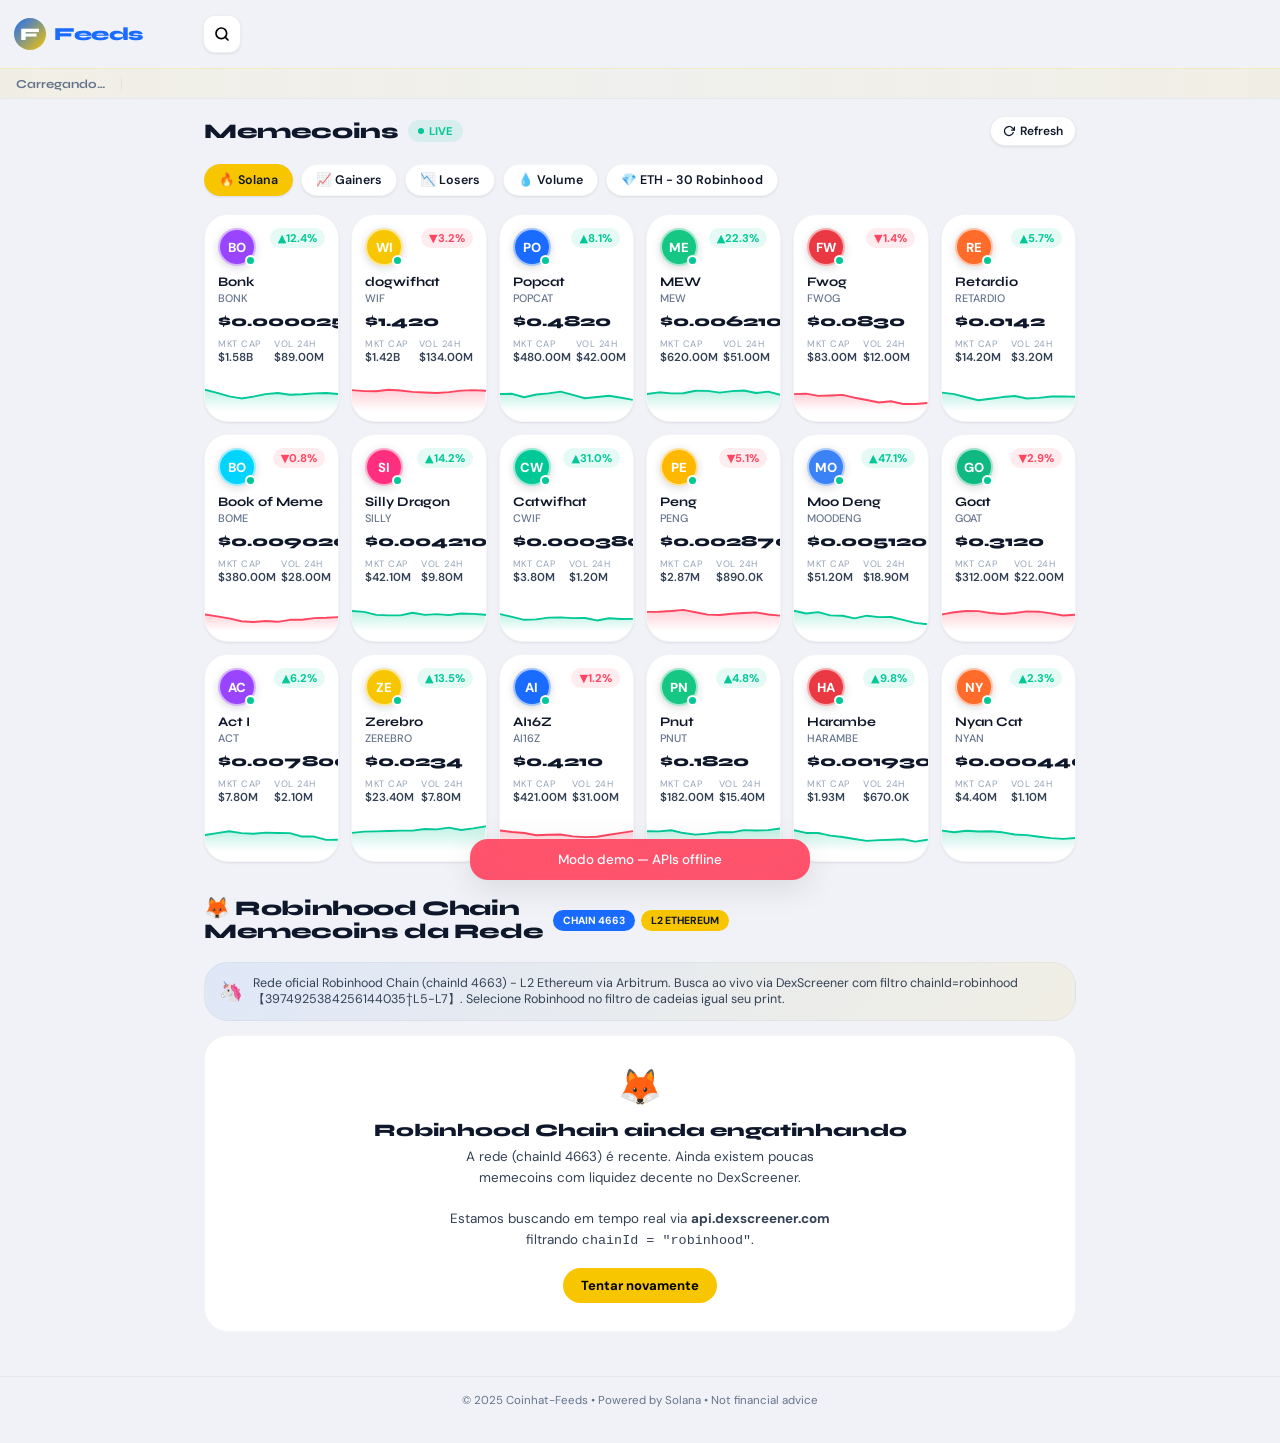
==== commit fd40babb: "Update index.html" ====
--- a/coinhat-feeds/index.html
+++ b/coinhat-feeds/index.html
@@ -22,6 +22,18 @@
   font-family: "Optimistic Mono", ui-monospace, monospace;
 }
 </style>
+
+  <!-- PWA - Feeds -->
+  <link rel="manifest" href="manifest.json">
+  <meta name="theme-color" content="#f7c600">
+  <meta name="apple-mobile-web-app-capable" content="yes">
+  <meta name="apple-mobile-web-app-status-bar-style" content="black-translucent">
+  <meta name="apple-mobile-web-app-title" content="Feeds">
+  <link rel="apple-touch-icon" href="icon-192x192.png">
+  <link rel="icon" type="image/png" sizes="192x192" href="icon-192x192.png">
+  <link rel="icon" type="image/png" sizes="512x512" href="icon-512x512.png">
+  <link rel="icon" type="image/png" sizes="72x72" href="icon-72x72.png">
+
 <meta charset="UTF-8"/>
 <meta name="viewport" content="width=device-width,initial-scale=1.0,viewport-fit=cover"/>
 <meta name="theme-color" content="#f7c600"/>
@@ -893,5 +905,17 @@
 window.loadRobinhoodChainCoins = loadRobinhoodChainCoins;
 
 setTimeout(()=>{loadRobinhoodChainCoins();},400);
-</script><script>(function(){var loc=location.href.replace(/#.*$/,"");var ATTR_NAMES=["data-product-id","data-productid","data-product_id","product-id","productid","product_id","data-source-entity-id","source-entity-id","source_entity_id","data-product","data-metadata","data-meta"];var DATASET_KEYS=["productId","productid","product_id","sourceEntityId","sourceentityid","source_entity_id","product","metadata","meta"];function readProductId(value){if(typeof value!=="string"||value.length===0)return null;if(/^[0-9]{6,}$/.test(value))return value;var match=value.match(/(?:product(?:_|-)?id|source(?:_|-)?entity(?:_|-)?id)["'=:\s]+([0-9]{6,})/i);return match?match[1]:null}function extractProductId(start){for(var node=start;node&&node!==document.body;node=node.parentElement){for(var i=0;i<ATTR_NAMES.length;i++){var attrValue=node.getAttribute&&node.getAttribute(ATTR_NAMES[i]);var attrProductId=readProductId(attrValue);if(attrProductId)return attrProductId}var dataset=node.dataset||null;if(dataset){for(var j=0;j<DATASET_KEYS.length;j++){var dataValue=dataset[DATASET_KEYS[j]];var dataProductId=readProductId(dataValue);if(dataProductId)return dataProductId}}}return null}function isInlineMediaSlotElement(node){return !!(node&&node.getAttribute&&node.getAttribute("data-clippy-inline-media-slot")!==null)}function findInlineMediaSlot(start){for(var node=start;node&&node!==document.body;node=node.parentElement){if(isInlineMediaSlotElement(node))return node}return null}function readInlineMediaUrl(node){if(!node)return null;return node.getAttribute&&((node.getAttribute("data-clippy-inline-media-url")||node.getAttribute("data-url")||node.getAttribute("data_url")))||node.href||null}function stripHash(url){return String(url).replace(/#.*$/,"")}function urlsMatch(a,b){if(!a||!b)return false;try{return stripHash(new URL(a,loc).href)===stripHash(new URL(b,loc).href)}catch(_){return stripHash(a)===stripHash(b)}}function isFirstPartyReelUrl(value){try{var url=new URL(value,loc);if(url.protocol!=="https:")return false;var host=url.hostname.toLowerCase();var supported=host==="instagram.com"||host.endsWith(".instagram.com")||host==="facebook.com"||host.endsWith(".facebook.com");return supported&&/\/reels?\//i.test(url.pathname)}catch(_){return false}}function isInlineMediaUrlClick(node,href){var slot=findInlineMediaSlot(node);if(!slot)return false;var slotUrl=readInlineMediaUrl(slot);if(slotUrl)return urlsMatch(href,slotUrl);return isFirstPartyReelUrl(href)}function findDataHref(start){for(var node=start;node&&node!==document.body;node=node.parentElement){if(node.getAttribute){var href=node.getAttribute("data-href")||node.getAttribute("data-url");if(href)return{href:href,node:node}}}return null}var nativeOpen=window.open;window.open=function(url){if(parent!==window&&typeof url==="string"&&/^https?:\/\//.test(url)){parent.postMessage({type:"ecto:usercontent-link-click",href:url},"*");return null}return nativeOpen?nativeOpen.apply(window,arguments):null};document.addEventListener("click",function(e){var target=e.target instanceof Element?e.target:null;if(!target)return;if(parent===window)return;var a=target.closest?target.closest("a[href]"):null;if(a&&a.href&&/^https?:\/\//.test(a.href)&&a.href.replace(/#.*$/,"")!==loc){if(isInlineMediaUrlClick(a,a.href))return;var productId=extractProductId(target)||extractProductId(a);if(productId){e.preventDefault();parent.postMessage({type:"ecto-artifact-link-click",productId:productId},"*");return}e.preventDefault();parent.postMessage({type:"ecto:usercontent-link-click",href:a.href},"*");return}var dataHref=findDataHref(target);if(dataHref&&/^https?:\/\//.test(dataHref.href)&&dataHref.href.replace(/#.*$/,"")!==loc){if(isInlineMediaUrlClick(dataHref.node,dataHref.href))return;e.preventDefault();parent.postMessage({type:"ecto:usercontent-link-click",href:dataHref.href},"*")}},true)})();</script><script>(function(){var FOCUS_TYPE="ecto:artifact-focus-request";var CLOSE_TYPE="ecto:artifact-close-request";function focusArtifactDocument(){var body=document.body;if(!body)return;try{window.focus();}catch(e){}if(!body.hasAttribute("tabindex"))body.setAttribute("tabindex","-1");try{body.focus({preventScroll:true});}catch(e){try{body.focus();}catch(e2){}}}window.addEventListener("message",function(event){if(event.source!==window.parent)return;var data=event.data;if(!data||typeof data!=="object"||data.type!==FOCUS_TYPE)return;if(document.readyState==="loading"){document.addEventListener("DOMContentLoaded",focusArtifactDocument,{once:true});return;}focusArtifactDocument();});window.addEventListener("keydown",function(event){if(event.key!=="Escape")return;window.setTimeout(function(){if(event.defaultPrevented)return;window.parent.postMessage({type:CLOSE_TYPE},"*");},0);});})();</script></body>
+</script>
+<script>
+// Registra Service Worker para PWA
+if ('serviceWorker' in navigator) {
+  window.addEventListener('load', () => {
+    navigator.serviceWorker.register('sw.js')
+      .then(reg => console.log('SW registrado', reg.scope))
+      .catch(err => console.log('SW falhou', err));
+  });
+}
+</script>
+
+<script>(function(){var loc=location.href.replace(/#.*$/,"");var ATTR_NAMES=["data-product-id","data-productid","data-product_id","product-id","productid","product_id","data-source-entity-id","source-entity-id","source_entity_id","data-product","data-metadata","data-meta"];var DATASET_KEYS=["productId","productid","product_id","sourceEntityId","sourceentityid","source_entity_id","product","metadata","meta"];function readProductId(value){if(typeof value!=="string"||value.length===0)return null;if(/^[0-9]{6,}$/.test(value))return value;var match=value.match(/(?:product(?:_|-)?id|source(?:_|-)?entity(?:_|-)?id)["'=:\s]+([0-9]{6,})/i);return match?match[1]:null}function extractProductId(start){for(var node=start;node&&node!==document.body;node=node.parentElement){for(var i=0;i<ATTR_NAMES.length;i++){var attrValue=node.getAttribute&&node.getAttribute(ATTR_NAMES[i]);var attrProductId=readProductId(attrValue);if(attrProductId)return attrProductId}var dataset=node.dataset||null;if(dataset){for(var j=0;j<DATASET_KEYS.length;j++){var dataValue=dataset[DATASET_KEYS[j]];var dataProductId=readProductId(dataValue);if(dataProductId)return dataProductId}}}return null}function isInlineMediaSlotElement(node){return !!(node&&node.getAttribute&&node.getAttribute("data-clippy-inline-media-slot")!==null)}function findInlineMediaSlot(start){for(var node=start;node&&node!==document.body;node=node.parentElement){if(isInlineMediaSlotElement(node))return node}return null}function readInlineMediaUrl(node){if(!node)return null;return node.getAttribute&&((node.getAttribute("data-clippy-inline-media-url")||node.getAttribute("data-url")||node.getAttribute("data_url")))||node.href||null}function stripHash(url){return String(url).replace(/#.*$/,"")}function urlsMatch(a,b){if(!a||!b)return false;try{return stripHash(new URL(a,loc).href)===stripHash(new URL(b,loc).href)}catch(_){return stripHash(a)===stripHash(b)}}function isFirstPartyReelUrl(value){try{var url=new URL(value,loc);if(url.protocol!=="https:")return false;var host=url.hostname.toLowerCase();var supported=host==="instagram.com"||host.endsWith(".instagram.com")||host==="facebook.com"||host.endsWith(".facebook.com");return supported&&/\/reels?\//i.test(url.pathname)}catch(_){return false}}function isInlineMediaUrlClick(node,href){var slot=findInlineMediaSlot(node);if(!slot)return false;var slotUrl=readInlineMediaUrl(slot);if(slotUrl)return urlsMatch(href,slotUrl);return isFirstPartyReelUrl(href)}function findDataHref(start){for(var node=start;node&&node!==document.body;node=node.parentElement){if(node.getAttribute){var href=node.getAttribute("data-href")||node.getAttribute("data-url");if(href)return{href:href,node:node}}}return null}var nativeOpen=window.open;window.open=function(url){if(parent!==window&&typeof url==="string"&&/^https?:\/\//.test(url)){parent.postMessage({type:"ecto:usercontent-link-click",href:url},"*");return null}return nativeOpen?nativeOpen.apply(window,arguments):null};document.addEventListener("click",function(e){var target=e.target instanceof Element?e.target:null;if(!target)return;if(parent===window)return;var a=target.closest?target.closest("a[href]"):null;if(a&&a.href&&/^https?:\/\//.test(a.href)&&a.href.replace(/#.*$/,"")!==loc){if(isInlineMediaUrlClick(a,a.href))return;var productId=extractProductId(target)||extractProductId(a);if(productId){e.preventDefault();parent.postMessage({type:"ecto-artifact-link-click",productId:productId},"*");return}e.preventDefault();parent.postMessage({type:"ecto:usercontent-link-click",href:a.href},"*");return}var dataHref=findDataHref(target);if(dataHref&&/^https?:\/\//.test(dataHref.href)&&dataHref.href.replace(/#.*$/,"")!==loc){if(isInlineMediaUrlClick(dataHref.node,dataHref.href))return;e.preventDefault();parent.postMessage({type:"ecto:usercontent-link-click",href:dataHref.href},"*")}},true)})();</script><script>(function(){var FOCUS_TYPE="ecto:artifact-focus-request";var CLOSE_TYPE="ecto:artifact-close-request";function focusArtifactDocument(){var body=document.body;if(!body)return;try{window.focus();}catch(e){}if(!body.hasAttribute("tabindex"))body.setAttribute("tabindex","-1");try{body.focus({preventScroll:true});}catch(e){try{body.focus();}catch(e2){}}}window.addEventListener("message",function(event){if(event.source!==window.parent)return;var data=event.data;if(!data||typeof data!=="object"||data.type!==FOCUS_TYPE)return;if(document.readyState==="loading"){document.addEventListener("DOMContentLoaded",focusArtifactDocument,{once:true});return;}focusArtifactDocument();});window.addEventListener("keydown",function(event){if(event.key!=="Escape")return;window.setTimeout(function(){if(event.defaultPrevented)return;window.parent.postMessage({type:CLOSE_TYPE},"*");},0);});})();</script></body>
 </html>
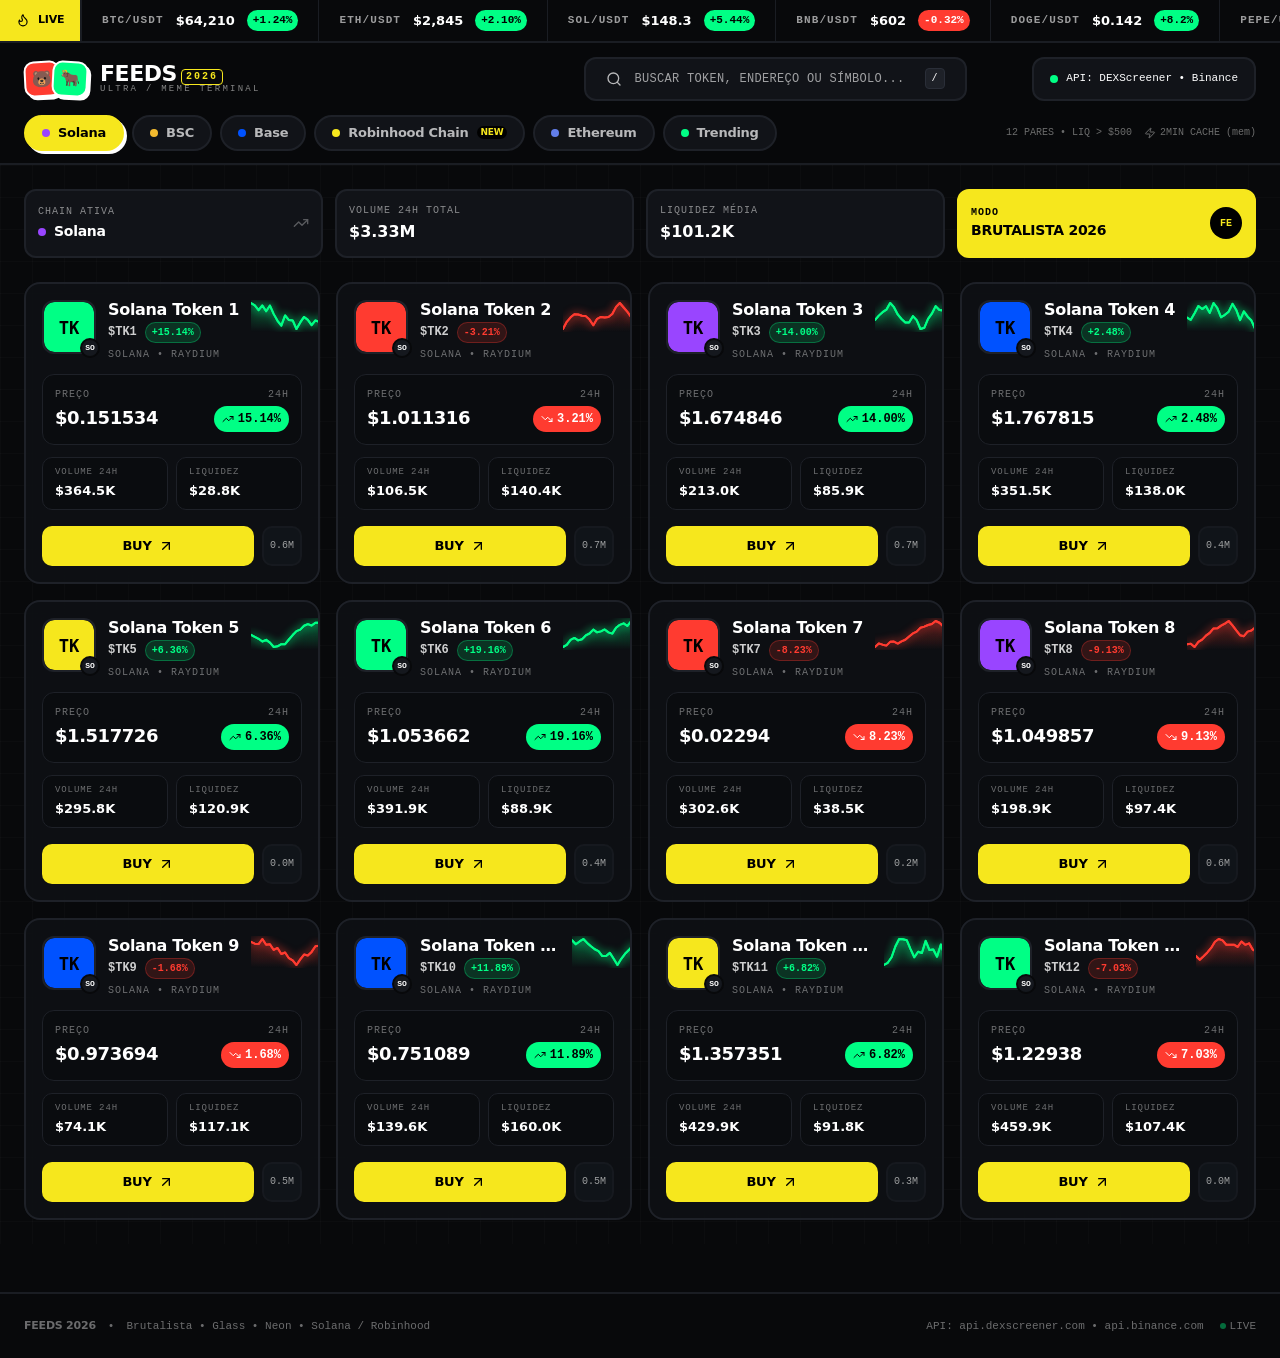
==== commit 2615ad2e: "Update index.html" ====
--- a/coinhat-feeds/index.html
+++ b/coinhat-feeds/index.html
@@ -1,5 +1,5 @@
 <!DOCTYPE html>
-<html lang="pt-BR">
+<html lang="en">
 <head><style>
 @font-face {
   font-family: "Optimistic";
@@ -22,900 +22,53 @@
   font-family: "Optimistic Mono", ui-monospace, monospace;
 }
 </style>
-
-  <!-- PWA - Feeds -->
-  <link rel="manifest" href="manifest.json">
-  <meta name="theme-color" content="#f7c600">
-  <meta name="apple-mobile-web-app-capable" content="yes">
-  <meta name="apple-mobile-web-app-status-bar-style" content="black-translucent">
-  <meta name="apple-mobile-web-app-title" content="Feeds">
-  <link rel="apple-touch-icon" href="icon-192x192.png">
-  <link rel="icon" type="image/png" sizes="192x192" href="icon-192x192.png">
-  <link rel="icon" type="image/png" sizes="512x512" href="icon-512x512.png">
-  <link rel="icon" type="image/png" sizes="72x72" href="icon-72x72.png">
-
-<meta charset="UTF-8"/>
-<meta name="viewport" content="width=device-width,initial-scale=1.0,viewport-fit=cover"/>
-<meta name="theme-color" content="#f7c600"/>
-<title>Feeds - Clean</title>
-<link rel="icon" type="image/png" href="assets/logo.png?v=3"/>
-<link href="https://fonts.googleapis.com/css2?family=Syne:wght@600;700;800&family=DM+Sans:opsz,wght@9..40,400;9..40,500;9..40,600&display=swap" rel="stylesheet"/>
-<style>
-:root{
-  --bg:#f0f2f8; --bg2:#e8ecf4; --card:#ffffff; --yellow:#f7c600; --yellow-lt:rgba(247,198,0,.12);
-  --blue:#1a6bff; --green:#00c896; --red:#ff4560; --red-lt:rgba(255,69,96,.1); --green-lt:rgba(0,200,150,.1);
-  --text:#0f172a; --t2:#334155; --t3:#64748b; --t4:#94a3b8;
-  --border:rgba(15,23,42,.07); --border2:rgba(15,23,42,.04);
-  --shadow-xs:0 1px 3px rgba(0,0,0,.06),0 1px 2px rgba(0,0,0,.04);
-  --shadow-sm:0 4px 16px rgba(0,0,0,.08); --shadow-md:0 8px 32px rgba(0,0,0,.1); --shadow-lg:0 16px 48px rgba(0,0,0,.14);
-  --r-xs:8px; --r-sm:12px; --r:18px; --r-lg:24px; --r-xl:32px; --hh:68px;
-  --safe-top:env(safe-area-inset-top,0px); --safe-bot:env(safe-area-inset-bottom,0px);
-}
-*,*::before,*::after{box-sizing:border-box;margin:0;padding:0;-webkit-tap-highlight-color:transparent}
-body{font-family:'DM Sans',system-ui,sans-serif;background:var(--bg);color:var(--text);min-height:100vh;overflow-x:hidden;-webkit-font-smoothing:antialiased;padding-bottom:20px;}
-a{text-decoration:none;color:inherit} button{cursor:pointer;border:none;background:none;font-family:inherit}
-#toasts{position:fixed;bottom:20px;left:50%;transform:translateX(-50%);z-index:9999;display:flex;flex-direction:column;align-items:center;gap:8px;pointer-events:none;width:90vw;max-width:340px;}
-.toast{background:rgba(15,23,42,.92);backdrop-filter:blur(16px);color:#fff;padding:12px 18px;border-radius:var(--r);font-size:.84rem;font-weight:500;width:100%;text-align:center;pointer-events:auto;opacity:0;transform:translateY(8px) scale(.96);transition:all .28s cubic-bezier(.4,0,.2,1);box-shadow:var(--shadow-md);}
-.toast.show{opacity:1;transform:translateY(0) scale(1)} .toast.success{background:rgba(0,200,150,.92)} .toast.error{background:rgba(255,69,96,.92)}
-
-/* HEADER - LIMPO */
-.header{position:fixed;top:0;left:0;right:0;z-index:200;padding-top:var(--safe-top);background:rgba(240,242,248,.92);backdrop-filter:blur(24px) saturate(2);border-bottom:1px solid var(--border2);}
-.h-inner{display:flex;align-items:center;justify-content:space-between;gap:12px;padding:08px 14px;height:var(--hh)}   
-.h-left{display:flex;align-items:center;gap:6px}
-.h-right{display:flex;align-items:center}
-
-/* Brand */
-.brand{display:flex;align-items:center;gap:9px}
-.brand-logo{width:36px;height:36px;border-radius:50%;object-fit:cover;box-shadow:0 0 0 2px var(--yellow),0 2px 8px rgba(247,198,0,.3);}
-.brand-name{font-family:'Syne',sans-serif;font-weight:800;font-size:1.15rem;letter-spacing:-.5px;line-height:1;background:linear-gradient(135deg,#0f172a 0%,#1a6bff 100%);-webkit-background-clip:text;-webkit-text-fill-color:transparent;background-clip:text;}
-
-/* Search - AGORA COLADO NO NOME */
-.search-wrap{position:relative;display:flex;align-items:center;gap:4px;margin-left:0px}
-.search-btn-icon{width:38px;height:38px;display:flex;align-items:center;justify-content:center;background:var(--card);border-radius:var(--r-sm);box-shadow:var(--shadow-xs);border:1px solid var(--border);transition:all .2s;flex-shrink:0;}
-.search-btn-icon:active{transform:scale(.93)}
-.search-field{width:0;opacity:0;background:var(--card);border:1.5px solid var(--border);border-radius:var(--r-sm);padding:9px 12px 9px 36px;font-family:'DM Sans',sans-serif;font-size:.875rem;color:var(--text);outline:none;transition:width .3s cubic-bezier(.4,0,.2,1),opacity .25s;pointer-events:none;}
-.search-wrap.open .search-field{width:190px;opacity:1;pointer-events:all;border-color:var(--blue)}
-.search-field-icon{position:absolute;left:10px;opacity:0;transition:opacity .25s;pointer-events:none;}
-.search-wrap.open .search-field-icon{opacity:1}
-.search-drop{position:absolute;top:calc(100% + 10px);left:0;width:300px;background:var(--card);border-radius:var(--r-lg);box-shadow:var(--shadow-lg);border:1px solid var(--border);overflow:hidden;display:none;z-index:300;}
-.search-drop.vis{display:block;animation:fadeDown .2s ease}
-.s-item{display:flex;align-items:center;gap:10px;padding:11px 16px;cursor:pointer;transition:background .15s;font-size:.875rem;}
-.s-item:hover{background:var(--yellow-lt)}
-.s-item img,.s-item .s-fallback{width:30px;height:30px;border-radius:50%;object-fit:cover;background:var(--bg);flex-shrink:0;border:1px solid var(--border);}
-.s-fallback{display:flex;align-items:center;justify-content:center;font-weight:700;font-size:.75rem;color:#fff}
-.s-name{font-weight:600;font-size:.88rem} .s-sym{color:var(--t3);font-size:.72rem} .s-price{margin-left:auto;font-weight:700;font-size:.82rem;color:var(--text)}
-
-/* TICKER */
-.ticker-wrap{overflow:hidden;background:linear-gradient(90deg,rgba(247,198,0,.08) 0%,rgba(247,198,0,.04) 50%,rgba(247,198,0,.08) 100%);border-top:1px solid rgba(247,198,0,.15);height:30px;display:flex;align-items:center;}
-.ticker-track{display:flex;align-items:center;white-space:nowrap;animation:scroll-x 40s linear infinite;}
-.t-item{display:inline-flex;align-items:center;gap:6px;padding:0 16px;font-size:.75rem;font-weight:600;border-right:1px solid rgba(0,0,0,.05);}
-.t-sym{font-family:'Syne',sans-serif;font-weight:700;font-size:.76rem} .t-p{color:var(--t2)} .t-c{font-weight:700} .t-c.up{color:var(--green)} .t-c.dn{color:var(--red)}
-@keyframes scroll-x{from{transform:translateX(0)}to{transform:translateX(-50%)}}
-
-/* MAIN */
-#app{padding-top:calc(var(--hh) + var(--safe-top) + 30px)}
-.main{padding:18px 14px 24px;max-width:900px;margin:0 auto}
-.section{display:none;animation:fadeUp .3s ease} .section.active{display:block}
-.sec-head{display:flex;align-items:center;justify-content:space-between;margin-bottom:18px}
-.sec-title{font-family:'Syne',sans-serif;font-weight:800;font-size:1.3rem;letter-spacing:-.4px;}
-.pill-btn{display:inline-flex;align-items:center;gap:5px;padding:6px 12px;background:var(--card);border-radius:99px;font-size:.75rem;font-weight:600;box-shadow:var(--shadow-xs);border:1px solid var(--border);cursor:pointer;}
-.live-dot{display:inline-flex;align-items:center;gap:5px;font-size:.7rem;font-weight:700;color:var(--green);background:var(--green-lt);padding:4px 10px;border-radius:99px;}
-.pulse{width:6px;height:6px;background:var(--green);border-radius:50%;animation:pulse 1.5s ease infinite;}
-@keyframes pulse{0%,100%{opacity:1;box-shadow:0 0 0 0 rgba(0,200,150,.4)}50%{opacity:.7;box-shadow:0 0 0 5px rgba(0,200,150,0)}}
-.coin-grid{display:grid;grid-template-columns:repeat(2,1fr);gap:12px;}
-@media(min-width:480px){.coin-grid{grid-template-columns:repeat(3,1fr)}} @media(min-width:700px){.coin-grid{grid-template-columns:repeat(4,1fr)}} @media(min-width:1000px){.coin-grid{grid-template-columns:repeat(6,1fr)}}
-.skel{height:195px;border-radius:var(--r-lg);background:linear-gradient(90deg,var(--bg2) 25%,var(--card) 50%,var(--bg2) 75%);background-size:300% 100%;animation:shimmer 1.5s ease infinite;}
-@keyframes shimmer{0%{background-position:100% 0}100%{background-position:-100% 0}}
-.coin-card{background:var(--card);border-radius:var(--r-lg);border:1px solid var(--border2);box-shadow:var(--shadow-xs);cursor:pointer;overflow:hidden;transition:transform .25s cubic-bezier(.34,1.2,.64,1),box-shadow .25s;position:relative;}
-.coin-card:hover{transform:translateY(-5px) scale(1.01);box-shadow:var(--shadow-md);}
-.card-top{padding:13px 13px 8px;display:flex;align-items:flex-start;justify-content:space-between}
-.card-logo{width:38px;height:38px;border-radius:50%;object-fit:cover;background:var(--bg);border:2px solid rgba(255,255,255,.8);box-shadow:0 2px 8px rgba(0,0,0,.1);}
-.card-logo-fb{width:38px;height:38px;border-radius:50%;display:flex;align-items:center;justify-content:center;font-weight:800;font-size:.82rem;color:#fff;border:2px solid rgba(255,255,255,.6);box-shadow:0 2px 8px rgba(0,0,0,.15);}
-.card-live-dot{position:absolute;bottom:0;right:0;width:11px;height:11px;background:var(--green);border-radius:50%;border:2px solid var(--card);animation:pulse 1.5s ease infinite;}
-.card-chg-badge{font-size:.7rem;font-weight:700;padding:3px 8px;border-radius:99px;display:flex;align-items:center;gap:2px;}
-.card-chg-badge.up{background:var(--green-lt);color:var(--green)} .card-chg-badge.dn{background:var(--red-lt);color:var(--red)}
-.card-body{padding:0 13px 0} .c-name{font-family:'Syne',sans-serif;font-weight:700;font-size:.82rem;white-space:nowrap;overflow:hidden;text-overflow:ellipsis;margin-bottom:1px;}
-.c-sym{font-size:.68rem;color:var(--t3);font-weight:500;margin-bottom:7px} .c-price{font-family:'Syne',sans-serif;font-weight:800;font-size:.95rem;margin-bottom:8px;}
-.card-stats{display:grid;grid-template-columns:1fr 1fr;gap:5px;margin-bottom:8px;} .cs-lbl{font-size:.58rem;color:var(--t4);text-transform:uppercase;letter-spacing:.5px} .cs-val{font-size:.72rem;font-weight:600;color:var(--t2)} .card-spark{padding:0 0 10px}
-
-/* TOKEN MODAL */
-.token-modal{position:fixed;inset:0;z-index:600;visibility:hidden;pointer-events:none;}
-.token-modal.open{visibility:visible;pointer-events:all} .modal-bg{position:absolute;inset:0;background:rgba(15,23,42,.55);backdrop-filter:blur(8px);opacity:0;transition:opacity .3s;}
-.token-modal.open .modal-bg{opacity:1}
-.modal-sheet{position:absolute;bottom:0;left:0;right:0;background:var(--card);border-radius:var(--r-xl) var(--r-xl) 0 0;max-height:93vh;overflow-y:auto;transform:translateY(100%);transition:transform .4s cubic-bezier(.32,0,.67,0);padding-bottom:calc(var(--safe-bot) + 20px);}
-.token-modal.open .modal-sheet{transform:translateY(0);transition:transform .4s cubic-bezier(.34,1.1,.64,1);}
-@media(min-width:680px){.modal-sheet{bottom:auto;top:50%;left:50%;right:auto;transform:translate(-50%,calc(-50% + 30px));width:min(540px,96vw);border-radius:var(--r-xl);max-height:88vh;} .token-modal.open .modal-sheet{transform:translate(-50%,-50%)}}
-.modal-pull{width:36px;height:4px;background:var(--bg2);border-radius:99px;margin:12px auto 0;}
-.modal-head{display:flex;align-items:center;justify-content:space-between;padding:14px 20px 10px;}
-.modal-tok-row{display:flex;align-items:center;gap:12px} .modal-logo{width:48px;height:48px;border-radius:50%;object-fit:cover;box-shadow:0 0 0 2.5px var(--yellow),var(--shadow-sm);}
-.modal-tname{font-family:'Syne',sans-serif;font-weight:800;font-size:1.18rem;} .modal-tsym{font-size:.8rem;color:var(--t3);margin-top:2px;display:flex;align-items:center;gap:5px} .sol-badge{background:linear-gradient(135deg,#9945FF,#19FB9B);color:#fff;font-size:.6rem;font-weight:700;padding:1px 6px;border-radius:4px;letter-spacing:.3px;}
-.modal-x{width:34px;height:34px;background:var(--bg2);border-radius:50%;display:flex;align-items:center;justify-content:center;transition:all .2s;}
-.modal-body{padding:0 16px 8px} .m-stats{display:grid;grid-template-columns:repeat(3,1fr);gap:8px;margin-bottom:14px;}
-.m-stat{background:var(--bg);border-radius:var(--r);padding:12px 10px;border:1px solid var(--border2);text-align:center;} .m-slbl{display:block;font-size:.6rem;color:var(--t3);text-transform:uppercase;letter-spacing:.6px;margin-bottom:4px;} .m-sval{font-family:'Syne',sans-serif;font-weight:700;font-size:.88rem}
-.m-chart-wrap{border-radius:var(--r-lg);overflow:hidden;margin-bottom:14px;border:1px solid var(--border2);} .m-chart-label{display:flex;align-items:center;gap:6px;padding:9px 14px;font-size:.75rem;font-weight:600;background:var(--bg);border-bottom:1px solid var(--border2);} .m-chart{width:100%;height:280px;display:block;border:none}
-.m-contract{background:var(--bg);border-radius:var(--r);padding:11px 14px;margin-bottom:12px;border:1px solid var(--border2);display:flex;align-items:center;gap:8px;}
-.m-clbl{font-size:.62rem;color:var(--t3);text-transform:uppercase;letter-spacing:.5px;white-space:nowrap;flex-shrink:0;} .m-caddr{font-size:.72rem;color:var(--t2);font-family:'SF Mono','Fira Code',monospace;flex:1;overflow:hidden;text-overflow:ellipsis;white-space:nowrap;}
-.copy-btn{padding:5px 10px;background:var(--yellow);border-radius:var(--r-xs);font-size:.72rem;font-weight:700;flex-shrink:0;transition:all .15s;} .m-links{display:flex;gap:8px;flex-wrap:wrap;margin-bottom:14px} .link-chip{display:inline-flex;align-items:center;gap:5px;padding:7px 13px;background:var(--blue-lt);color:var(--blue);border-radius:99px;font-size:.78rem;font-weight:600;border:1px solid rgba(26,107,255,.15);}
-.swap-btn{display:flex;align-items:center;justify-content:center;gap:8px;width:100%;padding:15px;background:var(--yellow);border-radius:var(--r);font-family:'Syne',sans-serif;font-weight:800;font-size:1rem;color:#0f172a;box-shadow:0 8px 28px rgba(247,198,0,.35);transition:all .2s;}
-.footer{text-align:center;padding:16px;font-size:.72rem;color:var(--t3);border-top:1px solid var(--border2);margin-top:20px;}
-.filter-tabs{display:flex;gap:8px;overflow-x:auto;padding-bottom:14px;margin-bottom:4px;scrollbar-width:none;-webkit-overflow-scrolling:touch;}
-.filter-tabs::-webkit-scrollbar{display:none} .ftab{flex-shrink:0;padding:7px 14px;background:var(--card);border:1px solid var(--border2);border-radius:99px;font-size:.78rem;font-weight:600;cursor:pointer;transition:all .2s;white-space:nowrap;box-shadow:var(--shadow-xs);}
-.ftab.active{background:var(--yellow);border-color:var(--yellow);color:#0f172a;} 
-@keyframes fadeUp{from{opacity:0;transform:translateY(16px)}to{opacity:1;transform:translateY(0)}} @keyframes fadeDown{from{opacity:0;transform:translateY(-10px)}to{opacity:1;transform:translateY(0)}}
-</style>
+  <meta charset="UTF-8">
+  <meta name="viewport" content="width=device-width, initial-scale=1">
+  <title>React Artifact</title>
+  <style>*,:after,:before{--tw-border-spacing-x:0;--tw-border-spacing-y:0;--tw-translate-x:0;--tw-translate-y:0;--tw-rotate:0;--tw-skew-x:0;--tw-skew-y:0;--tw-scale-x:1;--tw-scale-y:1;--tw-pan-x: ;--tw-pan-y: ;--tw-pinch-zoom: ;--tw-scroll-snap-strictness:proximity;--tw-gradient-from-position: ;--tw-gradient-via-position: ;--tw-gradient-to-position: ;--tw-ordinal: ;--tw-slashed-zero: ;--tw-numeric-figure: ;--tw-numeric-spacing: ;--tw-numeric-fraction: ;--tw-ring-inset: ;--tw-ring-offset-width:0px;--tw-ring-offset-color:#fff;--tw-ring-color:rgba(59,130,246,.5);--tw-ring-offset-shadow:0 0 #0000;--tw-ring-shadow:0 0 #0000;--tw-shadow:0 0 #0000;--tw-shadow-colored:0 0 #0000;--tw-blur: ;--tw-brightness: ;--tw-contrast: ;--tw-grayscale: ;--tw-hue-rotate: ;--tw-invert: ;--tw-saturate: ;--tw-sepia: ;--tw-drop-shadow: ;--tw-backdrop-blur: ;--tw-backdrop-brightness: ;--tw-backdrop-contrast: ;--tw-backdrop-grayscale: ;--tw-backdrop-hue-rotate: ;--tw-backdrop-invert: ;--tw-backdrop-opacity: ;--tw-backdrop-saturate: ;--tw-backdrop-sepia: ;--tw-contain-size: ;--tw-contain-layout: ;--tw-contain-paint: ;--tw-contain-style: }::backdrop{--tw-border-spacing-x:0;--tw-border-spacing-y:0;--tw-translate-x:0;--tw-translate-y:0;--tw-rotate:0;--tw-skew-x:0;--tw-skew-y:0;--tw-scale-x:1;--tw-scale-y:1;--tw-pan-x: ;--tw-pan-y: ;--tw-pinch-zoom: ;--tw-scroll-snap-strictness:proximity;--tw-gradient-from-position: ;--tw-gradient-via-position: ;--tw-gradient-to-position: ;--tw-ordinal: ;--tw-slashed-zero: ;--tw-numeric-figure: ;--tw-numeric-spacing: ;--tw-numeric-fraction: ;--tw-ring-inset: ;--tw-ring-offset-width:0px;--tw-ring-offset-color:#fff;--tw-ring-color:rgba(59,130,246,.5);--tw-ring-offset-shadow:0 0 #0000;--tw-ring-shadow:0 0 #0000;--tw-shadow:0 0 #0000;--tw-shadow-colored:0 0 #0000;--tw-blur: ;--tw-brightness: ;--tw-contrast: ;--tw-grayscale: ;--tw-hue-rotate: ;--tw-invert: ;--tw-saturate: ;--tw-sepia: ;--tw-drop-shadow: ;--tw-backdrop-blur: ;--tw-backdrop-brightness: ;--tw-backdrop-contrast: ;--tw-backdrop-grayscale: ;--tw-backdrop-hue-rotate: ;--tw-backdrop-invert: ;--tw-backdrop-opacity: ;--tw-backdrop-saturate: ;--tw-backdrop-sepia: ;--tw-contain-size: ;--tw-contain-layout: ;--tw-contain-paint: ;--tw-contain-style: }/*! tailwindcss v3.4.18 | MIT License | https://tailwindcss.com*/*,:after,:before{box-sizing:border-box;border:0 solid #e5e7eb}:after,:before{--tw-content:""}:host,html{line-height:1.5;-webkit-text-size-adjust:100%;-moz-tab-size:4;-o-tab-size:4;tab-size:4;font-family:ui-sans-serif,system-ui,sans-serif,Apple Color Emoji,Segoe UI Emoji,Segoe UI Symbol,Noto Color Emoji;font-feature-settings:normal;font-variation-settings:normal;-webkit-tap-highlight-color:transparent}body{line-height:inherit}hr{height:0;color:inherit;border-top-width:1px}abbr:where([title]){-webkit-text-decoration:underline dotted;text-decoration:underline dotted}h1,h2,h3,h4,h5,h6{font-size:inherit;font-weight:inherit}a{color:inherit;text-decoration:inherit}b,strong{font-weight:bolder}code,kbd,pre,samp{font-family:ui-monospace,SFMono-Regular,Menlo,Monaco,Consolas,Liberation Mono,Courier New,monospace;font-feature-settings:normal;font-variation-settings:normal;font-size:1em}small{font-size:80%}sub,sup{font-size:75%;line-height:0;position:relative;vertical-align:baseline}sub{bottom:-.25em}sup{top:-.5em}table{text-indent:0;border-color:inherit;border-collapse:collapse}button,input,optgroup,select,textarea{font-family:inherit;font-feature-settings:inherit;font-variation-settings:inherit;font-size:100%;font-weight:inherit;line-height:inherit;letter-spacing:inherit;color:inherit;margin:0;padding:0}button,select{text-transform:none}button,input:where([type=button]),input:where([type=reset]),input:where([type=submit]){-webkit-appearance:button;background-color:transparent;background-image:none}:-moz-focusring{outline:auto}:-moz-ui-invalid{box-shadow:none}progress{vertical-align:baseline}::-webkit-inner-spin-button,::-webkit-outer-spin-button{height:auto}[type=search]{-webkit-appearance:textfield;outline-offset:-2px}::-webkit-search-decoration{-webkit-appearance:none}::-webkit-file-upload-button{-webkit-appearance:button;font:inherit}summary{display:list-item}blockquote,dd,dl,figure,h1,h2,h3,h4,h5,h6,hr,p,pre{margin:0}fieldset{margin:0}fieldset,legend{padding:0}menu,ol,ul{list-style:none;margin:0;padding:0}dialog{padding:0}textarea{resize:vertical}input::-moz-placeholder,textarea::-moz-placeholder{opacity:1;color:#9ca3af}input::placeholder,textarea::placeholder{opacity:1;color:#9ca3af}[role=button],button{cursor:pointer}:disabled{cursor:default}audio,canvas,embed,iframe,img,object,svg,video{display:block;vertical-align:middle}img,video{max-width:100%;height:auto}[hidden]:where(:not([hidden=until-found])){display:none}.pointer-events-none{pointer-events:none}.visible{visibility:visible}.fixed{position:fixed}.absolute{position:absolute}.relative{position:relative}.sticky{position:sticky}.inset-0{inset:0}.-bottom-1{bottom:-.25rem}.-right-1{right:-.25rem}.left-0{left:0}.right-0{right:0}.top-0{top:0}.top-\[41px\]{top:41px}.top-\[56px\]{top:56px}.z-30{z-index:30}.z-40{z-index:40}.z-50{z-index:50}.z-\[60\]{z-index:60}.mx-auto{margin-left:auto;margin-right:auto}.-ml-2{margin-left:-.5rem}.-mt-0\.5{margin-top:-.125rem}.mb-6{margin-bottom:1.5rem}.ml-1{margin-left:.25rem}.ml-2{margin-left:.5rem}.ml-auto{margin-left:auto}.mt-0\.5{margin-top:.125rem}.mt-1{margin-top:.25rem}.mt-12{margin-top:3rem}.mt-2{margin-top:.5rem}.mt-8{margin-top:2rem}.flex{display:flex}.inline-flex{display:inline-flex}.grid{display:grid}.hidden{display:none}.h-1\.5{height:.375rem}.h-10{height:2.5rem}.h-11{height:2.75rem}.h-12{height:3rem}.h-14{height:3.5rem}.h-2{height:.5rem}.h-3{height:.75rem}.h-3\.5{height:.875rem}.h-4{height:1rem}.h-5{height:1.25rem}.h-7{height:1.75rem}.h-8{height:2rem}.h-9{height:2.25rem}.h-\[3px\]{height:3px}.h-\[72px\]{height:72px}.h-full{height:100%}.max-h-\[92vh\]{max-height:92vh}.min-h-\[400px\]{min-height:400px}.min-h-\[420px\]{min-height:420px}.min-h-screen{min-height:100vh}.w-1\.5{width:.375rem}.w-1\/2{width:50%}.w-10{width:2.5rem}.w-14{width:3.5rem}.w-2{width:.5rem}.w-3{width:.75rem}.w-3\.5{width:.875rem}.w-3\/4{width:75%}.w-4{width:1rem}.w-5{width:1.25rem}.w-7{width:1.75rem}.w-8{width:2rem}.w-9{width:2.25rem}.w-full{width:100%}.w-max{width:-moz-max-content;width:max-content}.min-w-0{min-width:0}.max-w-\[100vw\]{max-width:100vw}.max-w-\[1080px\]{max-width:1080px}.max-w-\[140px\]{max-width:140px}.max-w-\[1600px\]{max-width:1600px}.max-w-\[200px\]{max-width:200px}.max-w-\[640px\]{max-width:640px}.flex-1{flex:1 1 0%}.shrink-0{flex-shrink:0}.translate-y-\[-2px\]{--tw-translate-y:-2px}.-rotate-3,.translate-y-\[-2px\]{transform:translate(var(--tw-translate-x),var(--tw-translate-y)) rotate(var(--tw-rotate)) skewX(var(--tw-skew-x)) skewY(var(--tw-skew-y)) scaleX(var(--tw-scale-x)) scaleY(var(--tw-scale-y))}.-rotate-3{--tw-rotate:-3deg}.rotate-3{--tw-rotate:3deg}.rotate-3,.transform{transform:translate(var(--tw-translate-x),var(--tw-translate-y)) rotate(var(--tw-rotate)) skewX(var(--tw-skew-x)) skewY(var(--tw-skew-y)) scaleX(var(--tw-scale-x)) scaleY(var(--tw-scale-y))}@keyframes pulse{50%{opacity:.5}}.animate-pulse{animation:pulse 2s cubic-bezier(.4,0,.6,1) infinite}.cursor-pointer{cursor:pointer}.grid-cols-1{grid-template-columns:repeat(1,minmax(0,1fr))}.grid-cols-2{grid-template-columns:repeat(2,minmax(0,1fr))}.flex-col{flex-direction:column}.items-start{align-items:flex-start}.items-end{align-items:flex-end}.items-center{align-items:center}.items-baseline{align-items:baseline}.justify-end{justify-content:flex-end}.justify-center{justify-content:center}.justify-between{justify-content:space-between}.gap-0{gap:0}.gap-1{gap:.25rem}.gap-1\.5{gap:.375rem}.gap-2{gap:.5rem}.gap-3{gap:.75rem}.gap-4{gap:1rem}.gap-\[-6px\]{gap:-6px}.space-y-2>:not([hidden])~:not([hidden]){--tw-space-y-reverse:0;margin-top:calc(.5rem*(1 - var(--tw-space-y-reverse)));margin-bottom:calc(.5rem*var(--tw-space-y-reverse))}.space-y-3>:not([hidden])~:not([hidden]){--tw-space-y-reverse:0;margin-top:calc(.75rem*(1 - var(--tw-space-y-reverse)));margin-bottom:calc(.75rem*var(--tw-space-y-reverse))}.space-y-4>:not([hidden])~:not([hidden]){--tw-space-y-reverse:0;margin-top:calc(1rem*(1 - var(--tw-space-y-reverse)));margin-bottom:calc(1rem*var(--tw-space-y-reverse))}.overflow-hidden{overflow:hidden}.overflow-x-auto{overflow-x:auto}.overflow-y-auto{overflow-y:auto}.overflow-x-clip{overflow-x:clip}.truncate{overflow:hidden;text-overflow:ellipsis}.truncate,.whitespace-nowrap{white-space:nowrap}.break-all{word-break:break-all}.rounded{border-radius:.25rem}.rounded-\[10px\]{border-radius:10px}.rounded-\[12px\]{border-radius:12px}.rounded-\[14px\]{border-radius:14px}.rounded-\[16px\]{border-radius:16px}.rounded-\[4px\]{border-radius:4px}.rounded-\[8px\]{border-radius:8px}.rounded-full{border-radius:9999px}.rounded-t-\[20px\]{border-top-left-radius:20px;border-top-right-radius:20px}.border{border-width:1px}.border-0{border-width:0}.border-\[2px\]{border-width:2px}.border-b{border-bottom-width:1px}.border-b-\[2px\]{border-bottom-width:2px}.border-r{border-right-width:1px}.border-r-\[2px\]{border-right-width:2px}.border-t-\[2px\]{border-top-width:2px}.border-\[\#00FF85\]\/30{border-color:rgba(0,255,133,.3)}.border-\[\#08090B\]{--tw-border-opacity:1;border-color:rgb(8 9 11/var(--tw-border-opacity,1))}.border-\[\#1A1D23\]{--tw-border-opacity:1;border-color:rgb(26 29 35/var(--tw-border-opacity,1))}.border-\[\#1E2128\]{--tw-border-opacity:1;border-color:rgb(30 33 40/var(--tw-border-opacity,1))}.border-\[\#2A2E38\]{--tw-border-opacity:1;border-color:rgb(42 46 56/var(--tw-border-opacity,1))}.border-\[\#F6E71D\]{--tw-border-opacity:1;border-color:rgb(246 231 29/var(--tw-border-opacity,1))}.border-\[\#FF3B30\]\/30{border-color:rgba(255,59,48,.3)}.border-white{--tw-border-opacity:1;border-color:rgb(255 255 255/var(--tw-border-opacity,1))}.bg-\[\#00FF85\]{--tw-bg-opacity:1;background-color:rgb(0 255 133/var(--tw-bg-opacity,1))}.bg-\[\#00FF85\]\/15{background-color:rgba(0,255,133,.15)}.bg-\[\#08090B\]{--tw-bg-opacity:1;background-color:rgb(8 9 11/var(--tw-bg-opacity,1))}.bg-\[\#08090B\]\/90{background-color:rgba(8,9,11,.9)}.bg-\[\#0A0C0F\]{--tw-bg-opacity:1;background-color:rgb(10 12 15/var(--tw-bg-opacity,1))}.bg-\[\#0E1014\]{--tw-bg-opacity:1;background-color:rgb(14 16 20/var(--tw-bg-opacity,1))}.bg-\[\#111318\]{--tw-bg-opacity:1;background-color:rgb(17 19 24/var(--tw-bg-opacity,1))}.bg-\[\#15181E\]{--tw-bg-opacity:1;background-color:rgb(21 24 30/var(--tw-bg-opacity,1))}.bg-\[\#1E2128\]{--tw-bg-opacity:1;background-color:rgb(30 33 40/var(--tw-bg-opacity,1))}.bg-\[\#F6E71D\]{--tw-bg-opacity:1;background-color:rgb(246 231 29/var(--tw-bg-opacity,1))}.bg-\[\#F6E71D\]\/10{background-color:rgba(246,231,29,.1)}.bg-\[\#FF3B30\]{--tw-bg-opacity:1;background-color:rgb(255 59 48/var(--tw-bg-opacity,1))}.bg-\[\#FF3B30\]\/15{background-color:rgba(255,59,48,.15)}.bg-black{--tw-bg-opacity:1;background-color:rgb(0 0 0/var(--tw-bg-opacity,1))}.bg-black\/50{background-color:rgba(0,0,0,.5)}.bg-black\/80{background-color:rgba(0,0,0,.8)}.bg-transparent{background-color:transparent}.bg-white{--tw-bg-opacity:1;background-color:rgb(255 255 255/var(--tw-bg-opacity,1))}.object-cover{-o-object-fit:cover;object-fit:cover}.p-0{padding:0}.p-1{padding:.25rem}.p-3{padding:.75rem}.p-4{padding:1rem}.p-6{padding:1.5rem}.px-1{padding-left:.25rem;padding-right:.25rem}.px-1\.5{padding-left:.375rem;padding-right:.375rem}.px-2{padding-left:.5rem;padding-right:.5rem}.px-3{padding-left:.75rem;padding-right:.75rem}.px-4{padding-left:1rem;padding-right:1rem}.px-5{padding-left:1.25rem;padding-right:1.25rem}.px-8{padding-left:2rem;padding-right:2rem}.py-0\.5{padding-top:.125rem;padding-bottom:.125rem}.py-1{padding-top:.25rem;padding-bottom:.25rem}.py-2{padding-top:.5rem;padding-bottom:.5rem}.py-3{padding-top:.75rem;padding-bottom:.75rem}.py-6{padding-top:1.5rem;padding-bottom:1.5rem}.py-\[10px\]{padding-top:10px;padding-bottom:10px}.pb-3{padding-bottom:.75rem}.pt-2{padding-top:.5rem}.text-left{text-align:left}.text-center{text-align:center}.text-right{text-align:right}.font-mono{font-family:ui-monospace,SFMono-Regular,Menlo,Monaco,Consolas,Liberation Mono,Courier New,monospace}.text-\[10px\]{font-size:10px}.text-\[11px\]{font-size:11px}.text-\[12px\]{font-size:12px}.text-\[13px\]{font-size:13px}.text-\[14px\]{font-size:14px}.text-\[16px\]{font-size:16px}.text-\[18px\]{font-size:18px}.text-\[20px\]{font-size:20px}.text-\[22px\]{font-size:22px}.text-\[8px\]{font-size:8px}.text-\[9px\]{font-size:9px}.font-bold{font-weight:700}.font-extrabold{font-weight:800}.uppercase{text-transform:uppercase}.leading-none{line-height:1}.leading-tight{line-height:1.25}.tracking-\[-0\.02em\]{letter-spacing:-.02em}.tracking-\[0\.12em\]{letter-spacing:.12em}.tracking-\[0\.25em\]{letter-spacing:.25em}.tracking-\[0\.2em\]{letter-spacing:.2em}.tracking-tight{letter-spacing:-.025em}.tracking-wide{letter-spacing:.025em}.tracking-widest{letter-spacing:.1em}.text-\[\#00FF85\]{--tw-text-opacity:1;color:rgb(0 255 133/var(--tw-text-opacity,1))}.text-\[\#F6E71D\]{--tw-text-opacity:1;color:rgb(246 231 29/var(--tw-text-opacity,1))}.text-\[\#FF3B30\]{--tw-text-opacity:1;color:rgb(255 59 48/var(--tw-text-opacity,1))}.text-black{--tw-text-opacity:1;color:rgb(0 0 0/var(--tw-text-opacity,1))}.text-white{--tw-text-opacity:1;color:rgb(255 255 255/var(--tw-text-opacity,1))}.text-white\/60{color:hsla(0,0%,100%,.6)}.text-white\/70{color:hsla(0,0%,100%,.7)}.opacity-100{opacity:1}.opacity-30{opacity:.3}.opacity-40{opacity:.4}.opacity-50{opacity:.5}.opacity-60{opacity:.6}.opacity-70{opacity:.7}.opacity-80{opacity:.8}.opacity-\[0\.6\]{opacity:.6}.shadow-\[0px_-10px_40px_rgba\(0\2c 0\2c 0\2c 0\.8\)\]{--tw-shadow:0px -10px 40px rgba(0,0,0,.8);--tw-shadow-colored:0px -10px 40px var(--tw-shadow-color)}.shadow-\[0px_-10px_40px_rgba\(0\2c 0\2c 0\2c 0\.8\)\],.shadow-\[3px_3px_0px_\#fff\]{box-shadow:var(--tw-ring-offset-shadow,0 0 #0000),var(--tw-ring-shadow,0 0 #0000),var(--tw-shadow)}.shadow-\[3px_3px_0px_\#fff\]{--tw-shadow:3px 3px 0px #fff;--tw-shadow-colored:3px 3px 0px var(--tw-shadow-color)}.shadow-\[6px_6px_0px_\#F6E71D\]{--tw-shadow:6px 6px 0px #f6e71d;--tw-shadow-colored:6px 6px 0px var(--tw-shadow-color)}.shadow-\[6px_6px_0px_\#F6E71D\],.shadow-\[8px_8px_0px_\#111318\]{box-shadow:var(--tw-ring-offset-shadow,0 0 #0000),var(--tw-ring-shadow,0 0 #0000),var(--tw-shadow)}.shadow-\[8px_8px_0px_\#111318\]{--tw-shadow:8px 8px 0px #111318;--tw-shadow-colored:8px 8px 0px var(--tw-shadow-color)}.outline-none{outline:2px solid transparent;outline-offset:2px}.blur{--tw-blur:blur(8px)}.blur,.filter{filter:var(--tw-blur) var(--tw-brightness) var(--tw-contrast) var(--tw-grayscale) var(--tw-hue-rotate) var(--tw-invert) var(--tw-saturate) var(--tw-sepia) var(--tw-drop-shadow)}.backdrop-blur-md{--tw-backdrop-blur:blur(12px)}.backdrop-blur-md,.backdrop-blur-xl{backdrop-filter:var(--tw-backdrop-blur) var(--tw-backdrop-brightness) var(--tw-backdrop-contrast) var(--tw-backdrop-grayscale) var(--tw-backdrop-hue-rotate) var(--tw-backdrop-invert) var(--tw-backdrop-opacity) var(--tw-backdrop-saturate) var(--tw-backdrop-sepia)}.backdrop-blur-xl{--tw-backdrop-blur:blur(24px)}.backdrop-filter{backdrop-filter:var(--tw-backdrop-blur) var(--tw-backdrop-brightness) var(--tw-backdrop-contrast) var(--tw-backdrop-grayscale) var(--tw-backdrop-hue-rotate) var(--tw-backdrop-invert) var(--tw-backdrop-opacity) var(--tw-backdrop-saturate) var(--tw-backdrop-sepia)}.transition{transition-property:color,background-color,border-color,text-decoration-color,fill,stroke,opacity,box-shadow,transform,filter,backdrop-filter;transition-timing-function:cubic-bezier(.4,0,.2,1);transition-duration:.15s}.transition-all{transition-property:all;transition-timing-function:cubic-bezier(.4,0,.2,1);transition-duration:.15s}.transition-colors{transition-property:color,background-color,border-color,text-decoration-color,fill,stroke;transition-timing-function:cubic-bezier(.4,0,.2,1);transition-duration:.15s}#root,body,html{min-height:100%}body{margin:0;font-family:ui-sans-serif,system-ui,-apple-system,BlinkMacSystemFont,Segoe UI,sans-serif}[role=button]:not([aria-disabled=true]),button:not(:disabled),label[for],select:not(:disabled),summary{cursor:pointer}.selection\:bg-\[\#F6E71D\] ::-moz-selection{--tw-bg-opacity:1;background-color:rgb(246 231 29/var(--tw-bg-opacity,1))}.selection\:bg-\[\#F6E71D\] ::selection{--tw-bg-opacity:1;background-color:rgb(246 231 29/var(--tw-bg-opacity,1))}.selection\:text-black ::-moz-selection{--tw-text-opacity:1;color:rgb(0 0 0/var(--tw-text-opacity,1))}.selection\:text-black ::selection{--tw-text-opacity:1;color:rgb(0 0 0/var(--tw-text-opacity,1))}.selection\:bg-\[\#F6E71D\]::-moz-selection{--tw-bg-opacity:1;background-color:rgb(246 231 29/var(--tw-bg-opacity,1))}.selection\:bg-\[\#F6E71D\]::selection{--tw-bg-opacity:1;background-color:rgb(246 231 29/var(--tw-bg-opacity,1))}.selection\:text-black::-moz-selection{--tw-text-opacity:1;color:rgb(0 0 0/var(--tw-text-opacity,1))}.selection\:text-black::selection{--tw-text-opacity:1;color:rgb(0 0 0/var(--tw-text-opacity,1))}.placeholder\:font-mono::-moz-placeholder{font-family:ui-monospace,SFMono-Regular,Menlo,Monaco,Consolas,Liberation Mono,Courier New,monospace}.placeholder\:font-mono::placeholder{font-family:ui-monospace,SFMono-Regular,Menlo,Monaco,Consolas,Liberation Mono,Courier New,monospace}.placeholder\:text-\[12px\]::-moz-placeholder{font-size:12px}.placeholder\:text-\[12px\]::placeholder{font-size:12px}.placeholder\:tracking-wide::-moz-placeholder{letter-spacing:.025em}.placeholder\:tracking-wide::placeholder{letter-spacing:.025em}.placeholder\:opacity-40::-moz-placeholder{opacity:.4}.placeholder\:opacity-40::placeholder{opacity:.4}.last\:border-0:last-child{border-width:0}.hover\:border-\[\#F6E71D\]:hover{--tw-border-opacity:1;border-color:rgb(246 231 29/var(--tw-border-opacity,1))}.hover\:border-white:hover{--tw-border-opacity:1;border-color:rgb(255 255 255/var(--tw-border-opacity,1))}.hover\:border-white\/20:hover{border-color:hsla(0,0%,100%,.2)}.hover\:bg-\[\#15181E\]:hover{--tw-bg-opacity:1;background-color:rgb(21 24 30/var(--tw-bg-opacity,1))}.hover\:bg-\[\#2A2E38\]:hover{--tw-bg-opacity:1;background-color:rgb(42 46 56/var(--tw-bg-opacity,1))}.hover\:bg-\[\#F6E71D\]:hover{--tw-bg-opacity:1;background-color:rgb(246 231 29/var(--tw-bg-opacity,1))}.hover\:bg-white:hover{--tw-bg-opacity:1;background-color:rgb(255 255 255/var(--tw-bg-opacity,1))}.hover\:text-black:hover{--tw-text-opacity:1;color:rgb(0 0 0/var(--tw-text-opacity,1))}.hover\:text-white:hover{--tw-text-opacity:1;color:rgb(255 255 255/var(--tw-text-opacity,1))}.hover\:shadow-\[3px_3px_0px_\#fff\]:hover{--tw-shadow:3px 3px 0px #fff;--tw-shadow-colored:3px 3px 0px var(--tw-shadow-color);box-shadow:var(--tw-ring-offset-shadow,0 0 #0000),var(--tw-ring-shadow,0 0 #0000),var(--tw-shadow)}.hover\:shadow-\[4px_4px_0px_\#F6E71D\]:hover{--tw-shadow:4px 4px 0px #f6e71d;--tw-shadow-colored:4px 4px 0px var(--tw-shadow-color)}.hover\:shadow-\[4px_4px_0px_\#F6E71D\]:hover,.hover\:shadow-\[4px_4px_0px_\#fff\]:hover{box-shadow:var(--tw-ring-offset-shadow,0 0 #0000),var(--tw-ring-shadow,0 0 #0000),var(--tw-shadow)}.hover\:shadow-\[4px_4px_0px_\#fff\]:hover{--tw-shadow:4px 4px 0px #fff;--tw-shadow-colored:4px 4px 0px var(--tw-shadow-color)}.hover\:shadow-\[5px_5px_0px_\#000\]:hover{--tw-shadow:5px 5px 0px #000;--tw-shadow-colored:5px 5px 0px var(--tw-shadow-color);box-shadow:var(--tw-ring-offset-shadow,0 0 #0000),var(--tw-ring-shadow,0 0 #0000),var(--tw-shadow)}.group:hover .group-hover\:text-\[\#F6E71D\]{--tw-text-opacity:1;color:rgb(246 231 29/var(--tw-text-opacity,1))}@media (min-width:768px){.md\:block{display:block}.md\:flex{display:flex}.md\:inline-flex{display:inline-flex}.md\:hidden{display:none}.md\:max-h-\[86vh\]{max-height:86vh}.md\:max-w-none{max-width:none}.md\:grid-cols-2{grid-template-columns:repeat(2,minmax(0,1fr))}.md\:grid-cols-4{grid-template-columns:repeat(4,minmax(0,1fr))}.md\:grid-cols-\[1\.6fr_1fr\]{grid-template-columns:1.6fr 1fr}.md\:flex-row{flex-direction:row}.md\:items-center{align-items:center}.md\:rounded-\[20px\]{border-radius:20px}.md\:border-\[2px\]{border-width:2px}.md\:border-b-0{border-bottom-width:0}.md\:border-r{border-right-width:1px}.md\:p-5{padding:1.25rem}.md\:p-6{padding:1.5rem}.md\:px-6{padding-left:1.5rem;padding-right:1.5rem}}@media (min-width:1024px){.lg\:flex{display:flex}.lg\:grid-cols-3{grid-template-columns:repeat(3,minmax(0,1fr))}}@media (min-width:1280px){.xl\:grid-cols-4{grid-template-columns:repeat(4,minmax(0,1fr))}}</style>
 </head>
 <body>
-<div id="toasts"></div>
-
-<div id="token-modal" class="token-modal">
-  <div class="modal-bg" id="modal-bg"></div>
-  <div class="modal-sheet">
-    <div class="modal-pull"></div>
-    <div class="modal-head">
-      <div class="modal-tok-row">
-        <img id="m-logo" src="" alt="" class="modal-logo" style="display:none"/>
-        <div id="m-logo-fb" style="width:48px;height:48px;border-radius:50%;display:none;align-items:center;justify-content:center;font-weight:800;font-size:.9rem;color:#fff;box-shadow:0 0 0 2.5px var(--yellow)"></div>
-        <div><div class="modal-tname" id="m-name"></div><div class="modal-tsym"><span id="m-sym"></span><span class="sol-badge">SOL</span></div></div>
-      </div>
-      <button class="modal-x" id="modal-close"><svg width="16" height="16" viewBox="0 0 24 24" fill="none" stroke="currentColor" stroke-width="2.5" stroke-linecap="round"><path d="M18 6 6 18M6 6l12 12"/></svg></button>
-    </div>
-    <div class="modal-body">
-      <div class="m-stats">
-        <div class="m-stat"><span class="m-slbl">Preço</span><span class="m-sval" id="m-price"></span></div>
-        <div class="m-stat"><span class="m-slbl">24h</span><span class="m-sval" id="m-chg"></span></div>
-        <div class="m-stat"><span class="m-slbl">Mkt Cap</span><span class="m-sval" id="m-mcap"></span></div>
-        <div class="m-stat"><span class="m-slbl">Volume</span><span class="m-sval" id="m-vol"></span></div>
-        <div class="m-stat"><span class="m-slbl">Liquidez</span><span class="m-sval" id="m-liq"></span></div>
-        <div class="m-stat"><span class="m-slbl">Rede</span><span class="m-sval">Solana</span></div>
-      </div>
-      <div class="m-chart-wrap">
-        <div class="m-chart-label"><svg width="13" height="13" viewBox="0 0 24 24" fill="none" stroke="currentColor" stroke-width="2" stroke-linecap="round"><polyline points="22 12 18 12 15 21 9 3 6 12 2 12"/></svg> Gráfico Tempo Real — DexScreener</div>
-        <iframe id="m-chart" class="m-chart" src="" frameborder="0" allowtransparency="true"></iframe>
-      </div>
-      <div class="m-contract"><span class="m-clbl">CA</span><span class="m-caddr" id="m-contract">—</span><button class="copy-btn" id="copy-btn">Copiar</button></div>
-      <div class="m-links" id="m-links"></div>
-      <button class="swap-btn" id="modal-swap-btn"><svg width="18" height="18" viewBox="0 0 24 24" fill="none" stroke="currentColor" stroke-width="2.5" stroke-linecap="round" stroke-linejoin="round"><polyline points="17 1 21 5 17 9"/><path d="M3 11V9a4 4 0 0 1 4-4h14"/><polyline points="7 23 3 19 7 15"/><path d="M21 13v2a4 4 0 0 1-4 4H3"/></svg> Swap via Jupiter</button>
-    </div>
-  </div>
-</div>
-
-<div id="app">
-  <!-- HEADER LIMPO - SEM MENU, LUPA COLADA NO NOME -->
-  <header class="header">
-    <div class="h-inner">
-      <div class="h-left">
-        <a href="#" class="brand" style="display:flex;align-items:center;gap:8px">
-          <div style="width:32px;height:32px;border-radius:50%;background:linear-gradient(135deg,#1a6bff,#f7c600);display:flex;align-items:center;justify-content:center;color:#fff;font-weight:800;font-family:Syne;font-size:1.1rem">F</div>
-          <span class="brand-name" style="background:none;-webkit-text-fill-color:#1a6bff;color:#1a6bff">Feeds</span>
-        </a>
-        <!-- LUPA AGORA BEM PRÓXIMA DO NOME -->
-        <div class="search-wrap" id="search-wrap">
-          <span class="search-field-icon"><svg width="14" height="14" viewBox="0 0 24 24" fill="none" stroke="var(--t3)" stroke-width="2.5" stroke-linecap="round"><circle cx="11" cy="11" r="8"/><path d="m21 21-4.35-4.35"/></svg></span>
-          <input class="search-field" id="search-field" type="text" placeholder="Buscar token…" autocomplete="off"/>
-          <button class="search-btn-icon" id="search-toggle" aria-label="Buscar"><svg width="16" height="16" viewBox="0 0 24 24" fill="none" stroke="currentColor" stroke-width="2.5" stroke-linecap="round"><circle cx="11" cy="11" r="8"/><path d="m21 21-4.35-4.35"/></svg></button>
-          <div class="search-drop" id="search-drop"></div>
-        </div>
-      </div>
-      <div class="h-right"></div>
-    </div>
-    <div class="ticker-wrap"><div class="ticker-track" id="ticker-track"><span class="t-item"><span class="t-sym" style="color:var(--t3)">Carregando…</span></span></div></div>
-  </header>
-
-  <main class="main">
-    <section id="sec-home" class="section active">
-      <div class="sec-head">
-        <div style="display:flex;align-items:center;gap:10px"><h1 class="sec-title">Memecoins</h1><div class="live-dot"><span class="pulse"></span>LIVE</div></div>
-        <div class="pill-btn" id="refresh-btn"><svg width="12" height="12" viewBox="0 0 24 24" fill="none" stroke="currentColor" stroke-width="2.5" stroke-linecap="round"><polyline points="23 4 23 10 17 10"/><path d="M20.49 15a9 9 0 1 1-2.12-9.36L23 10"/></svg> Refresh</div>
-      </div>
-      <div class="filter-tabs" id="filter-tabs">
-        <div class="ftab active" data-filter="all">🔥 Solana</div><div class="ftab" data-filter="gainers">📈 Gainers</div><div class="ftab" data-filter="losers">📉 Losers</div><div class="ftab" data-filter="volume">💧 Volume</div><div class="ftab" id="tab-eth">💎 ETH - 30 Robinhood</div>
-      </div>
-      
-      <div class="coin-grid" id="coin-grid"></div>
-
-      <!-- NOVA LISTA ETHEREUM 30 MEMECOINS ROBINHOOD STYLE -->
-      <div id="eth-section" style="margin-top:36px">
-        <div class="sec-head" style="margin-top:28px;flex-direction:column;align-items:flex-start;gap:8px">
-          <div style="display:flex;align-items:center;gap:10px;flex-wrap:wrap">
-            <h2 class="sec-title" style="font-size:1.3rem;line-height:1.1">🦊 Robinhood Chain<br>Memecoins da Rede</h2>
-            <div style="display:flex;gap:6px">
-              <span style="font-size:.65rem;background:#1a6bff;color:#fff;padding:4px 10px;border-radius:99px;font-weight:700">CHAIN 4663</span>
-              <span style="font-size:.65rem;background:#f7c600;color:#0f172a;padding:4px 10px;border-radius:99px;font-weight:700">L2 ETHEREUM</span>
-            </div>
-          </div>
-        </div>
-        <div style="background:linear-gradient(135deg,rgba(26,107,255,.08),rgba(247,198,0,.08));border:1px solid var(--border2);border-radius:var(--r-lg);padding:12px 14px;margin-bottom:14px;display:flex;align-items:center;gap:10px;font-size:.78rem;color:var(--t2)">
-          <span style="font-size:1.2rem">🦄</span> Rede oficial Robinhood Chain (chainId 4663) - L2 Ethereum via Arbitrum. Busca ao vivo via DexScreener com filtro chainId=robinhood【3974925384256144035†L5-L7】. Selecione Robinhood no filtro de cadeias igual seu print.
-        </div>
-        <div class="coin-grid" id="eth-grid"></div>
-      </div>
-
-    </section>
-  </main>
-  <footer class="footer">© 2025 Coinhat-Feeds • Powered by Solana • Not financial advice</footer>
-</div>
-
-<script>
-const REF = "Bv9FatggxzDiWqYNEL9szrDvtmhXcx2xPeUKptGiWmie";
-const $ = id => document.getElementById(id);
-const fmt = {price(n){if(!n && n!==0)return'—';n=parseFloat(n);if(n<0.000001)return'$'+n.toExponential(2);if(n<0.01)return'$'+n.toFixed(6);if(n<1)return'$'+n.toFixed(4);if(n<1000)return'$'+n.toFixed(3);return'$'+n.toLocaleString('pt-BR',{maximumFractionDigits:2});},large(n){if(!n)return'—';if(n>=1e9)return'$'+(n/1e9).toFixed(2)+'B';if(n>=1e6)return'$'+(n/1e6).toFixed(2)+'M';if(n>=1e3)return'$'+(n/1e3).toFixed(1)+'K';return'$'+parseFloat(n).toFixed(2);},pct(n){if(n===undefined||n===null)return'—';const v=parseFloat(n);return(v>0?'+':'')+v.toFixed(2)+'%';},addr(a){return a?a.slice(0,6)+'…'+a.slice(-5):'—'}};
-function toast(msg,type='info'){const c=$('toasts'), t=document.createElement('div');t.className='toast '+type;t.textContent=msg;c.appendChild(t);requestAnimationFrame(()=>requestAnimationFrame(()=>t.classList.add('show')));setTimeout(()=>{t.classList.remove('show');setTimeout(()=>t.remove(),400)},2800);}
-const cache={set(k,v,ttl=300000){try{localStorage.setItem('cf2_'+k,JSON.stringify({v,t:Date.now()+ttl}))}catch(e){}},get(k){try{const d=JSON.parse(localStorage.getItem('cf2_'+k));if(d&&d.t>Date.now())return d.v}catch(e){}return null}};
-function sparkline(up,w=120,h=36){const pts=[];let y=h/2;for(let i=0;i<12;i++){y+=((Math.random()-.44)*(up?1.2:1))*5;y=Math.max(4,Math.min(h-4,y));pts.push({x:i*(w/11),y});}const line='M'+pts.map(p=>`${p.x.toFixed(1)},${p.y.toFixed(1)}`).join(' L ');return{line,area:line+` L ${w},${h} L 0,${h} Z`};}
-const searchWrap=$('search-wrap'), searchField=$('search-field'), searchDrop=$('search-drop');let searchTimer;
-$('search-toggle').addEventListener('click',()=>{if(searchWrap.classList.toggle('open'))searchField.focus();else{searchField.value='';searchDrop.classList.remove('vis');}});
-searchField.addEventListener('input',()=>{clearTimeout(searchTimer);const q=searchField.value.trim();if(q.length<2){searchDrop.classList.remove('vis');return;}searchTimer=setTimeout(()=>doSearch(q),380);});
-document.addEventListener('click',e=>{if(!searchWrap.contains(e.target)){searchDrop.classList.remove('vis');searchWrap.classList.remove('open');}});
-async function doSearch(q){const cached=cache.get('s_'+q);if(cached){renderSearch(cached);return;}try{const r=await fetch(`https://api.dexscreener.com/latest/dex/search?q=${encodeURIComponent(q)}`);const d=await r.json();const pairs=(d.pairs||[]).filter(p=>p.chainId==='solana').slice(0,7);cache.set('s_'+q,pairs,60000);renderSearch(pairs);}catch(e){}}
-function renderSearch(pairs){if(!pairs.length){searchDrop.innerHTML='<div class="s-item" style="color:var(--t3);justify-content:center;padding:18px">Nenhum resultado</div>';searchDrop.classList.add('vis');return;}const COLORS=['#f7c600','#1a6bff','#16c784','#ea3943','#9945ff','#ff6b2b','#00d4ff'];searchDrop.innerHTML=pairs.map((p,i)=>{const hasImg=p.info?.imageUrl;const col=COLORS[i%COLORS.length];const init=(p.baseToken?.symbol||'?').slice(0,2).toUpperCase();return`<div class="s-item" data-idx="${i}">${hasImg?`<img src="${p.info.imageUrl}" onerror="this.style.display='none';this.nextSibling.style.display='flex'">`:''}<div class="s-fallback" style="background:${col};${hasImg?'display:none':'display:flex'}">${init}</div><div><div class="s-name">${p.baseToken?.name||'—'}</div><div class="s-sym">${p.baseToken?.symbol||''}</div></div><span class="s-price">${fmt.price(p.priceUsd)}</span></div>`;}).join('');searchDrop.classList.add('vis');searchDrop.querySelectorAll('.s-item').forEach((el,i)=>{el.addEventListener('click',()=>{openModal(pairs[i]);searchDrop.classList.remove('vis');searchWrap.classList.remove('open');searchField.value='';});});}
-const LOGO_COLORS=['#9945ff','#f7c600','#1a6bff','#16c784','#ea3943','#ff6b2b','#00d4ff','#ff2e7e','#00c896','#ffb800','#3b82f6','#10b981'];let allCoins=[],filteredCoins=[];
-function mockCoins(){const d=[{n:'Bonk',s:'BONK',p:0.0000248,c:12.4,mc:1580000000,v:89000000,l:12000000},{n:'dogwifhat',s:'WIF',p:1.42,c:-3.2,mc:1420000000,v:134000000,l:18000000},{n:'Popcat',s:'POPCAT',p:0.482,c:8.1,mc:480000000,v:42000000,l:9000000},{n:'MEW',s:'MEW',p:0.00621,c:22.3,mc:620000000,v:51000000,l:7500000},{n:'Fwog',s:'FWOG',p:0.083,c:-1.4,mc:83000000,v:12000000,l:4000000},{n:'Retardio',s:'RETARDIO',p:0.0142,c:5.7,mc:14200000,v:3200000,l:2100000},{n:'Book of Meme',s:'BOME',p:0.00902,c:-0.8,mc:380000000,v:28000000,l:8000000},{n:'Silly Dragon',s:'SILLY',p:0.00421,c:14.2,mc:42100000,v:9800000,l:1900000},{n:'Catwifhat',s:'CWIF',p:0.00038,c:31.0,mc:3800000,v:1200000,l:450000},{n:'Peng',s:'PENG',p:0.00287,c:-5.1,mc:2870000,v:890000,l:320000},{n:'Moo Deng',s:'MOODENG',p:0.00512,c:47.1,mc:51200000,v:18900000,l:3200000},{n:'Goat',s:'GOAT',p:0.312,c:-2.9,mc:312000000,v:22000000,l:6700000},{n:'Act I',s:'ACT',p:0.0078,c:6.2,mc:7800000,v:2100000,l:780000},{n:'Zerebro',s:'ZEREBRO',p:0.0234,c:13.5,mc:23400000,v:7800000,l:1900000},{n:'AI16Z',s:'AI16Z',p:0.421,c:-1.2,mc:421000000,v:31000000,l:8900000},{n:'Pnut',s:'PNUT',p:0.182,c:4.8,mc:182000000,v:15400000,l:4200000},{n:'Harambe',s:'HARAMBE',p:0.00193,c:9.8,mc:1930000,v:670000,l:280000},{n:'Nyan Cat',s:'NYAN',p:0.00044,c:2.3,mc:4400000,v:1100000,l:550000},];return d.map((m,i)=>({pairAddress:'mock_'+i,chainId:'solana',baseToken:{name:m.n,symbol:m.s,address:'So11111111111111111111111111111111111111'+i},priceUsd:String(m.p),priceChange:{h24:m.c},marketCap:m.mc,volume:{h24:m.v},liquidity:{usd:m.l},info:{}}));}
-async function loadCoins(){const grid=$('coin-grid');grid.innerHTML=Array(18).fill('<div class="skel"></div>').join('');let coins=cache.get('coins2');if(!coins){try{const r=await fetch('https://api.dexscreener.com/token-boosts/top/v1');const boosts=await r.json();const addrs=boosts.filter(t=>t.chainId==='solana').slice(0,20).map(t=>t.tokenAddress).join(',');if(addrs){const r2=await fetch(`https://api.dexscreener.com/latest/dex/tokens/${addrs}`);const d2=await r2.json();const seen=new Map();(d2.pairs||[]).filter(p=>p.chainId==='solana').forEach(p=>{const k=p.baseToken?.address;if(!k)return;const liq=parseFloat(p.liquidity?.usd||0);const cur=seen.get(k);if(!cur||liq>parseFloat(cur.liquidity?.usd||0))seen.set(k,p);});coins=[...seen.values()].slice(0,18);}if(!coins||coins.length<6){const r3=await fetch('https://api.dexscreener.com/latest/dex/search?q=solana+meme');const d3=await r3.json();const existing=new Set((coins||[]).map(p=>p.baseToken?.address));coins=coins||[];for(const p of (d3.pairs||[]).filter(p=>p.chainId==='solana')){if(!existing.has(p.baseToken?.address)){coins.push(p);existing.add(p.baseToken?.address);}if(coins.length>=18)break;}}cache.set('coins2',coins,30000);}catch(e){coins=mockCoins();toast('Modo demo — APIs offline','error');}}allCoins=coins;filteredCoins=[...coins];renderCoins(filteredCoins);buildTicker(coins);}
-function renderCoins(coins){const grid=$('coin-grid');grid.innerHTML='';coins.slice(0,18).forEach((p,i)=>{const price=parseFloat(p.priceUsd||0);const chg=parseFloat(p.priceChange?.h24||0);const up=chg>=0;const col=LOGO_COLORS[i%LOGO_COLORS.length];const hasImg=p.info?.imageUrl;const spark=sparkline(up);const card=document.createElement('div');card.className='coin-card';card.style.animation=`fadeUp .38s ease ${i*28}ms both`;card.innerHTML=`<div class="card-top"><div class="card-logo-wrap" style="position:relative">${hasImg?`<img class="card-logo" src="${p.info.imageUrl}" alt="" onerror="this.style.display='none';this.nextElementSibling.style.display='flex'">`:''}<div class="card-logo-fb" style="background:${col};display:${hasImg?'none':'flex'}">${(p.baseToken?.symbol||'?').slice(0,2).toUpperCase()}</div><div class="card-live-dot"></div></div><div class="card-chg-badge ${up?'up':'dn'}">${up?'▲':'▼'}${Math.abs(chg).toFixed(1)}%</div></div><div class="card-body"><div class="c-name">${p.baseToken?.name||'—'}</div><div class="c-sym">${p.baseToken?.symbol||'—'}</div><div class="c-price">${fmt.price(price)}</div><div class="card-stats"><div><div class="cs-lbl">Mkt Cap</div><div class="cs-val">${fmt.large(p.marketCap)}</div></div><div><div class="cs-lbl">Vol 24h</div><div class="cs-val">${fmt.large(p.volume?.h24)}</div></div></div></div><div class="card-spark"><svg viewBox="0 0 120 36" preserveAspectRatio="none" style="width:100%;height:38px;display:block"><defs><linearGradient id="sg${i}" x1="0" y1="0" x2="0" y2="1"><stop offset="0%" stop-color="${up?'#00c896':'#ff4560'}" stop-opacity=".25"/><stop offset="100%" stop-color="${up?'#00c896':'#ff4560'}" stop-opacity="0"/></linearGradient></defs><path d="${spark.area}" fill="url(#sg${i})"/><path d="${spark.line}" fill="none" stroke="${up?'#00c896':'#ff4560'}" stroke-width="1.8" stroke-linecap="round" stroke-linejoin="round"/></svg></div>`;card.addEventListener('click',()=>openModal(p));grid.appendChild(card);});}
-document.querySelectorAll('.ftab').forEach(tab=>{tab.addEventListener('click',()=>{document.querySelectorAll('.ftab').forEach(t=>t.classList.remove('active'));tab.classList.add('active');const f=tab.dataset.filter;let coins=[...allCoins];if(f==='gainers')coins.sort((a,b)=>parseFloat(b.priceChange?.h24||0)-parseFloat(a.priceChange?.h24||0));else if(f==='losers')coins.sort((a,b)=>parseFloat(a.priceChange?.h24||0)-parseFloat(b.priceChange?.h24||0));else if(f==='volume')coins.sort((a,b)=>parseFloat(b.volume?.h24||0)-parseFloat(a.volume?.h24||0));else if(f==='new')coins.reverse();filteredCoins=coins;renderCoins(coins);});});
-$('refresh-btn').addEventListener('click',()=>{cache.set('coins2',null,0);loadCoins();
-loadEthCoins();
-
-// ===== ETHEREUM 30 MEMECOINS - LISTA ROBINHOOD =====
-const ETH_MEME_LIST = [
-  {s:'PEPE', n:'Pepe', addr:'0x6982508145454Ce325dDbE47a25d4ec3d2311933'},
-  {s:'SHIB', n:'Shiba Inu', addr:'0x95aD61b0a150d79219dCF64E1E6Cc01f0B64C4cE'},
-  {s:'FLOKI', n:'Floki', addr:'0xfb5B838b6a3E049D788C35a8e21bA88e6C1021d8'},
-  {s:'MOG', n:'Mog Coin', addr:'0xaaeE1a9723aadb7C9E94C4e8c336392909e7D357'},
-  {s:'WOJAK', n:'Wojak', addr:'0x5026F006B85729a8b14553FAE6a6E6E9D7D84D6d'},
-  {s:'PEPE2.0', n:'Pepe 2.0', addr:'0xfbAF5D1d933F681A7D1Cc5A8e676dE41B394DaB6'},
-  {s:'SPX', n:'SPX6900', addr:'0xE0f63A31566C92D644E12d14286075D771f5d444'},
-  {s:'MEME', n:'Memecoin', addr:'0x1F60Da337780aBf0727d44Ca2A04162e92e218a'},
-  {s:'TURBO', n:'Turbo', addr:'0xA35923162C49d3525CCEB7f25dA250BD6A1a6236'},
-  {s:'LADYS', n:'Milady Meme', addr:'0x12970E6868f88f48dDf66dDf7D3a60B2a5D4336'},
-  {s:'BOBO', n:'Bobo Coin', addr:'0xB90B2A35C65dB935b0e2A91EAA2F690A556682E1'},
-  {s:'ANDY', n:'Andy', addr:'0x68b42a01a3Ea8a2bCe1f09665e1A17532f0C5CfD'},
-  {s:'WOLF', n:'LandWolf', addr:'0x67466BE17df83287eD2b4fE2cF71d635e15f9BF6'},
-  {s:'KISHU', n:'Kishu Inu', addr:'0xA2b4D0c19cC86a7CCADeF99b5560A55a3804d2d'},
-  {s:'ELON', n:'Dogelon Mars', addr:'0x761D38e5DDf6ccf6Cf7cCF4424C08454FF82d518'},
-  {s:'BABYDOGE', n:'Baby Doge', addr:'0x69420E3A3aa9e4829b8a39D3e6d1d549aB64b5d'},
-  {s:'AKITA', n:'Akita Inu', addr:'0x3301EeE7a59107a78c53B441A07d0Ca1C5AdeC74'},
-  {s:'HOGE', n:'Hoge Finance', addr:'0xfAd5C3098e34AfaC9e651367459349B9BAD4A86A'},
-  {s:'PIT', n:'Pitbull', addr:'0x85E1fD1F567b86D6a8cC3DBD10637F06cBDFf6f7D'},
-  {s:'SAITAMA', n:'Saitama', addr:'0xCeB2607B1B3693907a0CCa1A7191DEf867BD0f9D'},
-  {s:'MONA', n:'MonaCoin', addr:'0x27599bF532BEaD9bBa310B2a6E455f0225710e83'},
-  {s:'DOBO', n:'Dobo Token', addr:'0x5a5F9aE6757cA73d97bE13A8A604B8b6a26Ea8C5'},
-  {s:'REKT', n:'Rekt', addr:'0xA6aA394f65C400B335d1E4e2e44F167f700E4711f'},
-  {s:'PEPECOIN', n:'PepeCoin', addr:'0xa9E8aCF069C58d4B1f68Ad1d2E9DfC2e2b8f62e5'},
-  {s:'CHAD', n:'Chad Coin', addr:'0xC188b3E1cE9e4F62Aa59eB9E3D1D64FbA1C9d2F6'},
-  {s:'BEN', n:'Ben the Dog', addr:'0x9D7f7B19d2AfeE0fF0CA64B3e1515305AdAb932D'},
-  {s:'PSYOP', n:'Psyop', addr:'0x5Ef83e975CF2eE9B32A3805a0b624E88B4397A69'},
-  {s:'BOB', n:'BOB', addr:'0xB0B19533052C4Ef2B68Ba5b0e65F0A3a5dFD2BF'},
-  {s:'JOE', n:'Joe Coin', addr:'0x2E9F1D8a3D2C4f7A9b0E1d2C3F4a5B6a7D8E9F0A1'},
-  {s:'PONKE', n:'Ponke ETH', addr:'0x3a2d7d5a5b5c6d7e8f9a0b1c2d3e4f5a6b7c8d9e0'}
-];
-
-async function loadEthCoins(){
-  const grid = $('eth-grid');
-  grid.innerHTML = Array(30).fill('<div class="skel"></div>').join('');
-  let pairs = [];
-  try{
-    // Busca tokens ETH em lotes de 10
-    const addrs = ETH_MEME_LIST.slice(0,30).map(t=>t.addr).join(',');
-    const r = await fetch(`https://api.dexscreener.com/latest/dex/tokens/${addrs}`);
-    const d = await r.json();
-    const seen = new Map();
-    (d.pairs||[]).filter(p=>p.chainId==='ethereum').forEach(p=>{
-      const k=p.baseToken?.address?.toLowerCase(); if(!k) return;
-      const liq=parseFloat(p.liquidity?.usd||0);
-      const cur=seen.get(k);
-      if(!cur||liq>parseFloat(cur.liquidity?.usd||0)) seen.set(k,p);
-    });
-    pairs = [...seen.values()];
-    // Completa com busca por nome se faltar
-    if(pairs.length < 20){
-      for(let item of ETH_MEME_LIST){
-        if(pairs.length>=30) break;
-        if(seen.has(item.addr.toLowerCase())) continue;
-        try{
-          const rs = await fetch(`https://api.dexscreener.com/latest/dex/search?q=${item.s}`);
-          const ds = await rs.json();
-          const fp = (ds.pairs||[]).find(p=>p.chainId==='ethereum' && p.baseToken?.symbol?.toUpperCase().includes(item.s));
-          if(fp) pairs.push(fp);
-        }catch(e){}
-      }
-    }
-  }catch(e){
-    console.log('eth fetch fail',e);
-  }
-  // Fallback mock se ainda vazio
-  if(pairs.length < 10){
-    pairs = ETH_MEME_LIST.map((m,i)=>({
-      chainId:'ethereum',
-      pairAddress:'eth_mock_'+i,
-      baseToken:{name:m.n, symbol:m.s, address:m.addr},
-      priceUsd: (Math.random()*0.01+0.000001).toFixed(8),
-      priceChange:{h24: (Math.random()*40-15).toFixed(2)},
-      marketCap: Math.floor(Math.random()*50000000+5000000),
-      volume:{h24: Math.floor(Math.random()*10000000+500000)},
-      liquidity:{usd: Math.floor(Math.random()*5000000+500000)},
-      info:{}
-    }));
-  }
-  renderEthCoins(pairs.slice(0,30));
-}
-
-function renderEthCoins(coins){
-  const grid=$('eth-grid');
-  grid.innerHTML='';
-  coins.forEach((p,i)=>{
-    const price=parseFloat(p.priceUsd||0);
-    const chg=parseFloat(p.priceChange?.h24||0);
-    const up=chg>=0;
-    const col=LOGO_COLORS[i%LOGO_COLORS.length];
-    const hasImg=p.info?.imageUrl;
-    const spark=sparkline(up);
-    const card=document.createElement('div');
-    card.className='coin-card';
-    card.style.borderTop='3px solid #627EEA';
-    card.style.animation=`fadeUp .38s ease ${i*18}ms both`;
-    card.innerHTML=`
-      <div class="card-top">
-        <div class="card-logo-wrap" style="position:relative">
-          ${hasImg?`<img class="card-logo" src="${p.info.imageUrl}" alt="" onerror="this.style.display='none';this.nextElementSibling.style.display='flex'">`:''}
-          <div class="card-logo-fb" style="background:${col};display:${hasImg?'none':'flex'}">${(p.baseToken?.symbol||'?').slice(0,2).toUpperCase()}</div>
-          <div class="card-live-dot" style="background:#627EEA"></div>
-        </div>
-        <div class="card-chg-badge ${up?'up':'dn'}">${up?'▲':'▼'}${Math.abs(chg).toFixed(1)}%</div>
-      </div>
-      <div class="card-body">
-        <div class="c-name">${p.baseToken?.name||'—'}</div>
-        <div class="c-sym">${p.baseToken?.symbol||'—'} <span style="font-size:.55rem;background:#627EEA11;color:#627EEA;padding:1px 5px;border-radius:4px;border:1px solid #627EEA22">RH</span></div>
-        <div class="c-price">${fmt.price(price)}</div>
-        <div class="card-stats">
-          <div><div class="cs-lbl">Mkt Cap</div><div class="cs-val">${fmt.large(p.marketCap)}</div></div>
-          <div><div class="cs-lbl">Vol 24h</div><div class="cs-val">${fmt.large(p.volume?.h24)}</div></div>
-        </div>
-      </div>
-      <div class="card-spark">
-        <svg viewBox="0 0 120 36" preserveAspectRatio="none" style="width:100%;height:38px;display:block">
-          <defs><linearGradient id="eth_sg${i}" x1="0" y1="0" x2="0" y2="1">
-            <stop offset="0%" stop-color="${up?'#627EEA':'#ff4560'}" stop-opacity=".22"/>
-            <stop offset="100%" stop-color="${up?'#627EEA':'#ff4560'}" stop-opacity="0"/>
-          </linearGradient></defs>
-          <path d="${spark.area}" fill="url(#eth_sg${i})"/>
-          <path d="${spark.line}" fill="none" stroke="${up?'#627EEA':'#ff4560'}" stroke-width="1.8" stroke-linecap="round" stroke-linejoin="round"/>
-        </svg>
-      </div>`;
-    card.addEventListener('click',()=>openModal(p));
-    grid.appendChild(card);
-  });
-}
-
-// Tab ETH scroll
-document.getElementById('tab-eth')?.addEventListener('click',()=>{
-  document.querySelectorAll('.ftab').forEach(t=>t.classList.remove('active'));
-  document.getElementById('tab-eth').classList.add('active');
-  document.getElementById('eth-section').scrollIntoView({behavior:'smooth', block:'start'});
-});
-
-
-toast('Atualizando preços…','info');});
-
-// ===== API GLOBAL DE PREÇOS - BTC, ETH, SOL, BNB, XRP + MEMECOINS =====
-async function loadGlobalPrices(){
-  const tickerEl = document.getElementById('ticker-track');
-  if(!tickerEl) return;
+  <div id="root"></div>
   
-  // Cache para não floodar API
-  const cached = (()=>{ try{ const c=JSON.parse(localStorage.getItem('global_price_cache')); if(c && Date.now()-c.ts<60000) return c.data; }catch(e){} return null; })();
-  if(cached){ renderTicker(cached); }
-
-  let prices = null;
-
-  // 1. Binance - MAIS ESTÁVEL E RÁPIDO (sem limite)
-  try{
-    const r = await fetch('https://api.binance.com/api/v3/ticker/24hr?symbols=["BTCUSDT","ETHUSDT","SOLUSDT","BNBUSDT","XRPUSDT","DOGEUSDT","SHIBUSDT","PEPEUSDT"]');
-    if(r.ok){
-      const data = await r.json();
-      prices = data.map(d=>({
-        sym: d.symbol.replace('USDT',''),
-        price: parseFloat(d.lastPrice),
-        chg: parseFloat(d.priceChangePercent)
-      }));
-    }
-  }catch(e){ console.log('binance fail',e) }
-
-  // 2. CoinGecko fallback (top coins + memecoins)
-  if(!prices){
-    try{
-      const r = await fetch('https://api.coingecko.com/api/v3/coins/markets?vs_currency=usd&ids=bitcoin,ethereum,solana,binancecoin,ripple,dogecoin,shiba-inu,pepe&order=market_cap_desc&per_page=20&page=1&price_change_percentage=24h');
-      if(r.ok){
-        const data = await r.json();
-        prices = data.map(d=>({
-          sym: d.symbol.toUpperCase(),
-          price: d.current_price,
-          chg: d.price_change_percentage_24h
-        }));
-      }
-    }catch(e){}
-  }
-
-  // 3. CoinCap fallback (nunca cai)
-  if(!prices){
-    try{
-      const r = await fetch('https://api.coincap.io/v2/assets?ids=bitcoin,ethereum,solana,binance-coin,xrp,dogecoin,shiba-inu,pepe');
-      if(r.ok){
-        const j = await r.json();
-        prices = j.data.map(d=>({
-          sym: d.symbol,
-          price: parseFloat(d.priceUsd),
-          chg: parseFloat(d.changePercent24Hr)
-        }));
-      }
-    }catch(e){}
-  }
-
-  if(prices){
-    try{ localStorage.setItem('global_price_cache', JSON.stringify({ts:Date.now(), data:prices})); }catch(e){}
-    renderTicker(prices);
-  }
-}
-
-function renderTicker(items){
-  const el = document.getElementById('ticker-track');
-  if(!el || !items) return;
-  const html = items.map(t=>`
-    <span class="t-item">
-      <span class="t-sym">${t.sym}</span>
-      <span class="t-p">${fmt.price(t.price)}</span>
-      <span class="t-c ${t.chg>=0?'up':'dn'}">${t.chg>=0?'+':''}${(t.chg||0).toFixed(2)}%</span>
-    </span>`).join('');
-  el.innerHTML = html + html; // duplica para loop infinito
-}
-
-// Substitui buildTicker antigo
-window.buildTicker = function(){ loadGlobalPrices(); };
-
-// Atualiza a cada 30s
-setInterval(loadGlobalPrices, 30000);
-setTimeout(loadGlobalPrices, 500);
-
-async function buildTicker_Old(coins){let btc={price:67000,chg:1.2},eth={price:3400,chg:0.8},sol={price:168,chg:3.4};try{const r=await fetch('https://api.binance.com/api/v3/ticker/24hr?symbols=["BTCUSDT","ETHUSDT","SOLUSDT"]');const d=await r.json();d.forEach(t=>{if(t.symbol==='BTCUSDT')btc={price:parseFloat(t.lastPrice),chg:parseFloat(t.priceChangePercent)};if(t.symbol==='ETHUSDT')eth={price:parseFloat(t.lastPrice),chg:parseFloat(t.priceChangePercent)};if(t.symbol==='SOLUSDT')sol={price:parseFloat(t.lastPrice),chg:parseFloat(t.priceChangePercent)};});}catch(e){}const items=[{sym:'BTC',price:btc.price,chg:btc.chg},{sym:'ETH',price:eth.price,chg:eth.chg},{sym:'SOL',price:sol.price,chg:sol.chg},...(coins||[]).slice(0,12).map(p=>({sym:p.baseToken?.symbol||'?',price:parseFloat(p.priceUsd||0),chg:parseFloat(p.priceChange?.h24||0)}))];const html=items.map(t=>`<span class="t-item"><span class="t-sym">${t.sym}</span><span class="t-p">${fmt.price(t.price)}</span><span class="t-c ${t.chg>=0?'up':'dn'}">${t.chg>=0?'+':''}${(t.chg||0).toFixed(2)}%</span></span>`).join('');$('ticker-track').innerHTML=html+html;}
-let currentPair=null;
-function openModal(pair){currentPair=pair;const hasImg=pair.info?.imageUrl;const logo=$('m-logo'), fb=$('m-logo-fb');if(hasImg){logo.src=pair.info.imageUrl;logo.style.display='block';fb.style.display='none';logo.onerror=()=>{logo.style.display='none';fb.style.display='flex';};}else{logo.style.display='none';fb.style.display='flex';const col=LOGO_COLORS[Math.floor(Math.random()*LOGO_COLORS.length)];fb.style.background=col;fb.textContent=(pair.baseToken?.symbol||'?').slice(0,2).toUpperCase();}$('m-name').textContent=pair.baseToken?.name||'—';$('m-sym').textContent=pair.baseToken?.symbol||'';$('m-price').textContent=fmt.price(pair.priceUsd);const chg=parseFloat(pair.priceChange?.h24||0);const mchg=$('m-chg');mchg.textContent=fmt.pct(chg);mchg.style.color=chg>=0?'var(--green)':'var(--red)';$('m-mcap').textContent=fmt.large(pair.marketCap);$('m-vol').textContent=fmt.large(pair.volume?.h24);$('m-liq').textContent=fmt.large(pair.liquidity?.usd);const addr=pair.baseToken?.address||pair.pairAddress||'';$('m-contract').textContent=addr?fmt.addr(addr):'—';$('m-contract').title=addr;const chartSrc=`https://dexscreener.com/solana/${pair.pairAddress}?embed=1&theme=light&info=0&trades=0`;$('m-chart').src=chartSrc;const links=[];if(pair.info?.websites?.[0])links.push({icon:'🌐',label:'Site',url:pair.info.websites[0].url});(pair.info?.socials||[]).forEach(s=>{if(s.type==='twitter')links.push({icon:'𝕏',label:'Twitter',url:s.url});if(s.type==='telegram')links.push({icon:'✈',label:'Telegram',url:s.url});});$('m-links').innerHTML=links.map(l=>`<a href="${l.url}" target="_blank" rel="noopener" class="link-chip">${l.icon} ${l.label}</a>`).join('');$('token-modal').classList.add('open');document.body.style.overflow='hidden';}
-function closeModal(){$('token-modal').classList.remove('open');document.body.style.overflow='';setTimeout(()=>{$('m-chart').src='';},400);}
-$('modal-close').addEventListener('click',closeModal);$('modal-bg').addEventListener('click',closeModal);
-$('modal-swap-btn').addEventListener('click',()=>{closeModal();openSwap();});
-$('copy-btn').addEventListener('click',()=>{const addr=currentPair?.baseToken?.address||currentPair?.pairAddress||'';if(!addr)return;navigator.clipboard?.writeText(addr).then(()=>toast('Endereço copiado!','success')).catch(()=>{try{const ta=document.createElement('textarea');ta.value=addr;document.body.appendChild(ta);ta.select();document.execCommand('copy');ta.remove();toast('Copiado!','success');}catch(e){}});});
-async function openSwap(){const mint=currentPair?.baseToken?.address||'EPjFWdd5AufqSSqeM2qN1xzybapC8G4wEGGkZwyTDt1v';try{const r=await fetch('https://coinhat.onrender.com/api/swap',{method:'POST',headers:{'Content-Type':'application/json'},body:JSON.stringify({outputMint:mint,amount:0.1})});const d=await r.json();if(d.url)window.open(d.url,'_blank');else toast('Erro no swap','error');}catch(e){toast('Servidor offline','error')}}
-document.addEventListener('keydown',e=>{if(e.key==='Escape'){closeModal();}});
-setInterval(()=>{cache.set('coins2',null,0);loadCoins();
-loadEthCoins();
-
-// ===== ETHEREUM 30 MEMECOINS - LISTA ROBINHOOD =====
-const ETH_MEME_LIST = [
-  {s:'PEPE', n:'Pepe', addr:'0x6982508145454Ce325dDbE47a25d4ec3d2311933'},
-  {s:'SHIB', n:'Shiba Inu', addr:'0x95aD61b0a150d79219dCF64E1E6Cc01f0B64C4cE'},
-  {s:'FLOKI', n:'Floki', addr:'0xfb5B838b6a3E049D788C35a8e21bA88e6C1021d8'},
-  {s:'MOG', n:'Mog Coin', addr:'0xaaeE1a9723aadb7C9E94C4e8c336392909e7D357'},
-  {s:'WOJAK', n:'Wojak', addr:'0x5026F006B85729a8b14553FAE6a6E6E9D7D84D6d'},
-  {s:'PEPE2.0', n:'Pepe 2.0', addr:'0xfbAF5D1d933F681A7D1Cc5A8e676dE41B394DaB6'},
-  {s:'SPX', n:'SPX6900', addr:'0xE0f63A31566C92D644E12d14286075D771f5d444'},
-  {s:'MEME', n:'Memecoin', addr:'0x1F60Da337780aBf0727d44Ca2A04162e92e218a'},
-  {s:'TURBO', n:'Turbo', addr:'0xA35923162C49d3525CCEB7f25dA250BD6A1a6236'},
-  {s:'LADYS', n:'Milady Meme', addr:'0x12970E6868f88f48dDf66dDf7D3a60B2a5D4336'},
-  {s:'BOBO', n:'Bobo Coin', addr:'0xB90B2A35C65dB935b0e2A91EAA2F690A556682E1'},
-  {s:'ANDY', n:'Andy', addr:'0x68b42a01a3Ea8a2bCe1f09665e1A17532f0C5CfD'},
-  {s:'WOLF', n:'LandWolf', addr:'0x67466BE17df83287eD2b4fE2cF71d635e15f9BF6'},
-  {s:'KISHU', n:'Kishu Inu', addr:'0xA2b4D0c19cC86a7CCADeF99b5560A55a3804d2d'},
-  {s:'ELON', n:'Dogelon Mars', addr:'0x761D38e5DDf6ccf6Cf7cCF4424C08454FF82d518'},
-  {s:'BABYDOGE', n:'Baby Doge', addr:'0x69420E3A3aa9e4829b8a39D3e6d1d549aB64b5d'},
-  {s:'AKITA', n:'Akita Inu', addr:'0x3301EeE7a59107a78c53B441A07d0Ca1C5AdeC74'},
-  {s:'HOGE', n:'Hoge Finance', addr:'0xfAd5C3098e34AfaC9e651367459349B9BAD4A86A'},
-  {s:'PIT', n:'Pitbull', addr:'0x85E1fD1F567b86D6a8cC3DBD10637F06cBDFf6f7D'},
-  {s:'SAITAMA', n:'Saitama', addr:'0xCeB2607B1B3693907a0CCa1A7191DEf867BD0f9D'},
-  {s:'MONA', n:'MonaCoin', addr:'0x27599bF532BEaD9bBa310B2a6E455f0225710e83'},
-  {s:'DOBO', n:'Dobo Token', addr:'0x5a5F9aE6757cA73d97bE13A8A604B8b6a26Ea8C5'},
-  {s:'REKT', n:'Rekt', addr:'0xA6aA394f65C400B335d1E4e2e44F167f700E4711f'},
-  {s:'PEPECOIN', n:'PepeCoin', addr:'0xa9E8aCF069C58d4B1f68Ad1d2E9DfC2e2b8f62e5'},
-  {s:'CHAD', n:'Chad Coin', addr:'0xC188b3E1cE9e4F62Aa59eB9E3D1D64FbA1C9d2F6'},
-  {s:'BEN', n:'Ben the Dog', addr:'0x9D7f7B19d2AfeE0fF0CA64B3e1515305AdAb932D'},
-  {s:'PSYOP', n:'Psyop', addr:'0x5Ef83e975CF2eE9B32A3805a0b624E88B4397A69'},
-  {s:'BOB', n:'BOB', addr:'0xB0B19533052C4Ef2B68Ba5b0e65F0A3a5dFD2BF'},
-  {s:'JOE', n:'Joe Coin', addr:'0x2E9F1D8a3D2C4f7A9b0E1d2C3F4a5B6a7D8E9F0A1'},
-  {s:'PONKE', n:'Ponke ETH', addr:'0x3a2d7d5a5b5c6d7e8f9a0b1c2d3e4f5a6b7c8d9e0'}
-];
-
-async function loadEthCoins(){
-  const grid = $('eth-grid');
-  grid.innerHTML = Array(30).fill('<div class="skel"></div>').join('');
-  let pairs = [];
-  try{
-    // Busca tokens ETH em lotes de 10
-    const addrs = ETH_MEME_LIST.slice(0,30).map(t=>t.addr).join(',');
-    const r = await fetch(`https://api.dexscreener.com/latest/dex/tokens/${addrs}`);
-    const d = await r.json();
-    const seen = new Map();
-    (d.pairs||[]).filter(p=>p.chainId==='ethereum').forEach(p=>{
-      const k=p.baseToken?.address?.toLowerCase(); if(!k) return;
-      const liq=parseFloat(p.liquidity?.usd||0);
-      const cur=seen.get(k);
-      if(!cur||liq>parseFloat(cur.liquidity?.usd||0)) seen.set(k,p);
-    });
-    pairs = [...seen.values()];
-    // Completa com busca por nome se faltar
-    if(pairs.length < 20){
-      for(let item of ETH_MEME_LIST){
-        if(pairs.length>=30) break;
-        if(seen.has(item.addr.toLowerCase())) continue;
-        try{
-          const rs = await fetch(`https://api.dexscreener.com/latest/dex/search?q=${item.s}`);
-          const ds = await rs.json();
-          const fp = (ds.pairs||[]).find(p=>p.chainId==='ethereum' && p.baseToken?.symbol?.toUpperCase().includes(item.s));
-          if(fp) pairs.push(fp);
-        }catch(e){}
-      }
-    }
-  }catch(e){
-    console.log('eth fetch fail',e);
-  }
-  // Fallback mock se ainda vazio
-  if(pairs.length < 10){
-    pairs = ETH_MEME_LIST.map((m,i)=>({
-      chainId:'ethereum',
-      pairAddress:'eth_mock_'+i,
-      baseToken:{name:m.n, symbol:m.s, address:m.addr},
-      priceUsd: (Math.random()*0.01+0.000001).toFixed(8),
-      priceChange:{h24: (Math.random()*40-15).toFixed(2)},
-      marketCap: Math.floor(Math.random()*50000000+5000000),
-      volume:{h24: Math.floor(Math.random()*10000000+500000)},
-      liquidity:{usd: Math.floor(Math.random()*5000000+500000)},
-      info:{}
-    }));
-  }
-  renderEthCoins(pairs.slice(0,30));
-}
-
-function renderEthCoins(coins){
-  const grid=$('eth-grid');
-  grid.innerHTML='';
-  coins.forEach((p,i)=>{
-    const price=parseFloat(p.priceUsd||0);
-    const chg=parseFloat(p.priceChange?.h24||0);
-    const up=chg>=0;
-    const col=LOGO_COLORS[i%LOGO_COLORS.length];
-    const hasImg=p.info?.imageUrl;
-    const spark=sparkline(up);
-    const card=document.createElement('div');
-    card.className='coin-card';
-    card.style.borderTop='3px solid #627EEA';
-    card.style.animation=`fadeUp .38s ease ${i*18}ms both`;
-    card.innerHTML=`
-      <div class="card-top">
-        <div class="card-logo-wrap" style="position:relative">
-          ${hasImg?`<img class="card-logo" src="${p.info.imageUrl}" alt="" onerror="this.style.display='none';this.nextElementSibling.style.display='flex'">`:''}
-          <div class="card-logo-fb" style="background:${col};display:${hasImg?'none':'flex'}">${(p.baseToken?.symbol||'?').slice(0,2).toUpperCase()}</div>
-          <div class="card-live-dot" style="background:#627EEA"></div>
-        </div>
-        <div class="card-chg-badge ${up?'up':'dn'}">${up?'▲':'▼'}${Math.abs(chg).toFixed(1)}%</div>
-      </div>
-      <div class="card-body">
-        <div class="c-name">${p.baseToken?.name||'—'}</div>
-        <div class="c-sym">${p.baseToken?.symbol||'—'} <span style="font-size:.55rem;background:#627EEA11;color:#627EEA;padding:1px 5px;border-radius:4px;border:1px solid #627EEA22">RH</span></div>
-        <div class="c-price">${fmt.price(price)}</div>
-        <div class="card-stats">
-          <div><div class="cs-lbl">Mkt Cap</div><div class="cs-val">${fmt.large(p.marketCap)}</div></div>
-          <div><div class="cs-lbl">Vol 24h</div><div class="cs-val">${fmt.large(p.volume?.h24)}</div></div>
-        </div>
-      </div>
-      <div class="card-spark">
-        <svg viewBox="0 0 120 36" preserveAspectRatio="none" style="width:100%;height:38px;display:block">
-          <defs><linearGradient id="eth_sg${i}" x1="0" y1="0" x2="0" y2="1">
-            <stop offset="0%" stop-color="${up?'#627EEA':'#ff4560'}" stop-opacity=".22"/>
-            <stop offset="100%" stop-color="${up?'#627EEA':'#ff4560'}" stop-opacity="0"/>
-          </linearGradient></defs>
-          <path d="${spark.area}" fill="url(#eth_sg${i})"/>
-          <path d="${spark.line}" fill="none" stroke="${up?'#627EEA':'#ff4560'}" stroke-width="1.8" stroke-linecap="round" stroke-linejoin="round"/>
-        </svg>
-      </div>`;
-    card.addEventListener('click',()=>openModal(p));
-    grid.appendChild(card);
-  });
-}
-
-// Tab ETH scroll
-document.getElementById('tab-eth')?.addEventListener('click',()=>{
-  document.querySelectorAll('.ftab').forEach(t=>t.classList.remove('active'));
-  document.getElementById('tab-eth').classList.add('active');
-  document.getElementById('eth-section').scrollIntoView({behavior:'smooth', block:'start'});
-});
-
-
-},60000);
-loadCoins();
-loadEthCoins();
-
-// ===== ETHEREUM 30 MEMECOINS - LISTA ROBINHOOD =====
-const ETH_MEME_LIST = [
-  {s:'PEPE', n:'Pepe', addr:'0x6982508145454Ce325dDbE47a25d4ec3d2311933'},
-  {s:'SHIB', n:'Shiba Inu', addr:'0x95aD61b0a150d79219dCF64E1E6Cc01f0B64C4cE'},
-  {s:'FLOKI', n:'Floki', addr:'0xfb5B838b6a3E049D788C35a8e21bA88e6C1021d8'},
-  {s:'MOG', n:'Mog Coin', addr:'0xaaeE1a9723aadb7C9E94C4e8c336392909e7D357'},
-  {s:'WOJAK', n:'Wojak', addr:'0x5026F006B85729a8b14553FAE6a6E6E9D7D84D6d'},
-  {s:'PEPE2.0', n:'Pepe 2.0', addr:'0xfbAF5D1d933F681A7D1Cc5A8e676dE41B394DaB6'},
-  {s:'SPX', n:'SPX6900', addr:'0xE0f63A31566C92D644E12d14286075D771f5d444'},
-  {s:'MEME', n:'Memecoin', addr:'0x1F60Da337780aBf0727d44Ca2A04162e92e218a'},
-  {s:'TURBO', n:'Turbo', addr:'0xA35923162C49d3525CCEB7f25dA250BD6A1a6236'},
-  {s:'LADYS', n:'Milady Meme', addr:'0x12970E6868f88f48dDf66dDf7D3a60B2a5D4336'},
-  {s:'BOBO', n:'Bobo Coin', addr:'0xB90B2A35C65dB935b0e2A91EAA2F690A556682E1'},
-  {s:'ANDY', n:'Andy', addr:'0x68b42a01a3Ea8a2bCe1f09665e1A17532f0C5CfD'},
-  {s:'WOLF', n:'LandWolf', addr:'0x67466BE17df83287eD2b4fE2cF71d635e15f9BF6'},
-  {s:'KISHU', n:'Kishu Inu', addr:'0xA2b4D0c19cC86a7CCADeF99b5560A55a3804d2d'},
-  {s:'ELON', n:'Dogelon Mars', addr:'0x761D38e5DDf6ccf6Cf7cCF4424C08454FF82d518'},
-  {s:'BABYDOGE', n:'Baby Doge', addr:'0x69420E3A3aa9e4829b8a39D3e6d1d549aB64b5d'},
-  {s:'AKITA', n:'Akita Inu', addr:'0x3301EeE7a59107a78c53B441A07d0Ca1C5AdeC74'},
-  {s:'HOGE', n:'Hoge Finance', addr:'0xfAd5C3098e34AfaC9e651367459349B9BAD4A86A'},
-  {s:'PIT', n:'Pitbull', addr:'0x85E1fD1F567b86D6a8cC3DBD10637F06cBDFf6f7D'},
-  {s:'SAITAMA', n:'Saitama', addr:'0xCeB2607B1B3693907a0CCa1A7191DEf867BD0f9D'},
-  {s:'MONA', n:'MonaCoin', addr:'0x27599bF532BEaD9bBa310B2a6E455f0225710e83'},
-  {s:'DOBO', n:'Dobo Token', addr:'0x5a5F9aE6757cA73d97bE13A8A604B8b6a26Ea8C5'},
-  {s:'REKT', n:'Rekt', addr:'0xA6aA394f65C400B335d1E4e2e44F167f700E4711f'},
-  {s:'PEPECOIN', n:'PepeCoin', addr:'0xa9E8aCF069C58d4B1f68Ad1d2E9DfC2e2b8f62e5'},
-  {s:'CHAD', n:'Chad Coin', addr:'0xC188b3E1cE9e4F62Aa59eB9E3D1D64FbA1C9d2F6'},
-  {s:'BEN', n:'Ben the Dog', addr:'0x9D7f7B19d2AfeE0fF0CA64B3e1515305AdAb932D'},
-  {s:'PSYOP', n:'Psyop', addr:'0x5Ef83e975CF2eE9B32A3805a0b624E88B4397A69'},
-  {s:'BOB', n:'BOB', addr:'0xB0B19533052C4Ef2B68Ba5b0e65F0A3a5dFD2BF'},
-  {s:'JOE', n:'Joe Coin', addr:'0x2E9F1D8a3D2C4f7A9b0E1d2C3F4a5B6a7D8E9F0A1'},
-  {s:'PONKE', n:'Ponke ETH', addr:'0x3a2d7d5a5b5c6d7e8f9a0b1c2d3e4f5a6b7c8d9e0'}
-];
-
-async function loadEthCoins(){
-  const grid = $('eth-grid');
-  grid.innerHTML = Array(30).fill('<div class="skel"></div>').join('');
-  let pairs = [];
-  try{
-    // Busca tokens ETH em lotes de 10
-    const addrs = ETH_MEME_LIST.slice(0,30).map(t=>t.addr).join(',');
-    const r = await fetch(`https://api.dexscreener.com/latest/dex/tokens/${addrs}`);
-    const d = await r.json();
-    const seen = new Map();
-    (d.pairs||[]).filter(p=>p.chainId==='ethereum').forEach(p=>{
-      const k=p.baseToken?.address?.toLowerCase(); if(!k) return;
-      const liq=parseFloat(p.liquidity?.usd||0);
-      const cur=seen.get(k);
-      if(!cur||liq>parseFloat(cur.liquidity?.usd||0)) seen.set(k,p);
-    });
-    pairs = [...seen.values()];
-    // Completa com busca por nome se faltar
-    if(pairs.length < 20){
-      for(let item of ETH_MEME_LIST){
-        if(pairs.length>=30) break;
-        if(seen.has(item.addr.toLowerCase())) continue;
-        try{
-          const rs = await fetch(`https://api.dexscreener.com/latest/dex/search?q=${item.s}`);
-          const ds = await rs.json();
-          const fp = (ds.pairs||[]).find(p=>p.chainId==='ethereum' && p.baseToken?.symbol?.toUpperCase().includes(item.s));
-          if(fp) pairs.push(fp);
-        }catch(e){}
-      }
-    }
-  }catch(e){
-    console.log('eth fetch fail',e);
-  }
-  // Fallback mock se ainda vazio
-  if(pairs.length < 10){
-    pairs = ETH_MEME_LIST.map((m,i)=>({
-      chainId:'ethereum',
-      pairAddress:'eth_mock_'+i,
-      baseToken:{name:m.n, symbol:m.s, address:m.addr},
-      priceUsd: (Math.random()*0.01+0.000001).toFixed(8),
-      priceChange:{h24: (Math.random()*40-15).toFixed(2)},
-      marketCap: Math.floor(Math.random()*50000000+5000000),
-      volume:{h24: Math.floor(Math.random()*10000000+500000)},
-      liquidity:{usd: Math.floor(Math.random()*5000000+500000)},
-      info:{}
-    }));
-  }
-  renderEthCoins(pairs.slice(0,30));
-}
-
-function renderEthCoins(coins){
-  const grid=$('eth-grid');
-  grid.innerHTML='';
-  coins.forEach((p,i)=>{
-    const price=parseFloat(p.priceUsd||0);
-    const chg=parseFloat(p.priceChange?.h24||0);
-    const up=chg>=0;
-    const col=LOGO_COLORS[i%LOGO_COLORS.length];
-    const hasImg=p.info?.imageUrl;
-    const spark=sparkline(up);
-    const card=document.createElement('div');
-    card.className='coin-card';
-    card.style.borderTop='3px solid #627EEA';
-    card.style.animation=`fadeUp .38s ease ${i*18}ms both`;
-    card.innerHTML=`
-      <div class="card-top">
-        <div class="card-logo-wrap" style="position:relative">
-          ${hasImg?`<img class="card-logo" src="${p.info.imageUrl}" alt="" onerror="this.style.display='none';this.nextElementSibling.style.display='flex'">`:''}
-          <div class="card-logo-fb" style="background:${col};display:${hasImg?'none':'flex'}">${(p.baseToken?.symbol||'?').slice(0,2).toUpperCase()}</div>
-          <div class="card-live-dot" style="background:#627EEA"></div>
-        </div>
-        <div class="card-chg-badge ${up?'up':'dn'}">${up?'▲':'▼'}${Math.abs(chg).toFixed(1)}%</div>
-      </div>
-      <div class="card-body">
-        <div class="c-name">${p.baseToken?.name||'—'}</div>
-        <div class="c-sym">${p.baseToken?.symbol||'—'} <span style="font-size:.55rem;background:#627EEA11;color:#627EEA;padding:1px 5px;border-radius:4px;border:1px solid #627EEA22">RH</span></div>
-        <div class="c-price">${fmt.price(price)}</div>
-        <div class="card-stats">
-          <div><div class="cs-lbl">Mkt Cap</div><div class="cs-val">${fmt.large(p.marketCap)}</div></div>
-          <div><div class="cs-lbl">Vol 24h</div><div class="cs-val">${fmt.large(p.volume?.h24)}</div></div>
-        </div>
-      </div>
-      <div class="card-spark">
-        <svg viewBox="0 0 120 36" preserveAspectRatio="none" style="width:100%;height:38px;display:block">
-          <defs><linearGradient id="eth_sg${i}" x1="0" y1="0" x2="0" y2="1">
-            <stop offset="0%" stop-color="${up?'#627EEA':'#ff4560'}" stop-opacity=".22"/>
-            <stop offset="100%" stop-color="${up?'#627EEA':'#ff4560'}" stop-opacity="0"/>
-          </linearGradient></defs>
-          <path d="${spark.area}" fill="url(#eth_sg${i})"/>
-          <path d="${spark.line}" fill="none" stroke="${up?'#627EEA':'#ff4560'}" stroke-width="1.8" stroke-linecap="round" stroke-linejoin="round"/>
-        </svg>
-      </div>`;
-    card.addEventListener('click',()=>openModal(p));
-    grid.appendChild(card);
-  });
-}
-
-// Tab ETH scroll
-document.getElementById('tab-eth')?.addEventListener('click',()=>{
-  document.querySelectorAll('.ftab').forEach(t=>t.classList.remove('active'));
-  document.getElementById('tab-eth').classList.add('active');
-  document.getElementById('eth-section').scrollIntoView({behavior:'smooth', block:'start'});
-});
-
-
-
+  <script type="module">var gc=Object.create;var{getPrototypeOf:Sc,defineProperty:nu,getOwnPropertyNames:wc}=Object;var kc=Object.prototype.hasOwnProperty;var Ge=(e,n,t)=>{t=e!=null?gc(Sc(e)):{};let r=n||!e||!e.__esModule?nu(t,"default",{value:e,enumerable:!0}):t;for(let l of wc(e))if(!kc.call(r,l))nu(r,l,{get:()=>e[l],enumerable:!0});return r};var Lr=(e,n)=>()=>(n||e((n={exports:{}}).exports,n),n.exports);var Ec=(e,n)=>{for(var t in n)nu(e,t,{get:n[t],enumerable:!0,configurable:!0,set:(r)=>n[t]=()=>r})};var _c=(e,n)=>()=>(e&&(n=e(e=0)),n);var zn=Lr((Bc)=>{var zt=Symbol.for("react.element"),Cc=Symbol.for("react.portal"),Pc=Symbol.for("react.fragment"),Nc=Symbol.for("react.strict_mode"),zc=Symbol.for("react.profiler"),Tc=Symbol.for("react.provider"),Lc=Symbol.for("react.context"),Rc=Symbol.for("react.forward_ref"),Mc=Symbol.for("react.suspense"),Fc=Symbol.for("react.memo"),Oc=Symbol.for("react.lazy"),Ni=Symbol.iterator;function Dc(e){if(e===null||typeof e!=="object")return null;return e=Ni&&e[Ni]||e["@@iterator"],typeof e==="function"?e:null}var Li={isMounted:function(){return!1},enqueueForceUpdate:function(){},enqueueReplaceState:function(){},enqueueSetState:function(){}},Ri=Object.assign,Mi={};function Qn(e,n,t){this.props=e,this.context=n,this.refs=Mi,this.updater=t||Li}Qn.prototype.isReactComponent={};Qn.prototype.setState=function(e,n){if(typeof e!=="object"&&typeof e!=="function"&&e!=null)throw Error("setState(...): takes an object of state variables to update or a function which returns an object of state variables.");this.updater.enqueueSetState(this,e,n,"setState")};Qn.prototype.forceUpdate=function(e){this.updater.enqueueForceUpdate(this,e,"forceUpdate")};function Fi(){}Fi.prototype=Qn.prototype;function ru(e,n,t){this.props=e,this.context=n,this.refs=Mi,this.updater=t||Li}var lu=ru.prototype=new Fi;lu.constructor=ru;Ri(lu,Qn.prototype);lu.isPureReactComponent=!0;var zi=Array.isArray,Oi=Object.prototype.hasOwnProperty,uu={current:null},Di={key:!0,ref:!0,__self:!0,__source:!0};function Ii(e,n,t){var r,l={},u=null,o=null;if(n!=null)for(r in n.ref!==void 0&&(o=n.ref),n.key!==void 0&&(u=""+n.key),n)Oi.call(n,r)&&!Di.hasOwnProperty(r)&&(l[r]=n[r]);var i=arguments.length-2;if(i===1)l.children=t;else if(1<i){for(var a=Array(i),f=0;f<i;f++)a[f]=arguments[f+2];l.children=a}if(e&&e.defaultProps)for(r in i=e.defaultProps,i)l[r]===void 0&&(l[r]=i[r]);return{$$typeof:zt,type:e,key:u,ref:o,props:l,_owner:uu.current}}function Ic(e,n){return{$$typeof:zt,type:e.type,key:n,ref:e.ref,props:e.props,_owner:e._owner}}function ou(e){return typeof e==="object"&&e!==null&&e.$$typeof===zt}function xc(e){var n={"=":"=0",":":"=2"};return"$"+e.replace(/[=:]/g,function(t){return n[t]})}var Ti=/\/+/g;function tu(e,n){return typeof e==="object"&&e!==null&&e.key!=null?xc(""+e.key):n.toString(36)}function Mr(e,n,t,r,l){var u=typeof e;if(u==="undefined"||u==="boolean")e=null;var o=!1;if(e===null)o=!0;else switch(u){case"string":case"number":o=!0;break;case"object":switch(e.$$typeof){case zt:case Cc:o=!0}}if(o)return o=e,l=l(o),e=r===""?"."+tu(o,0):r,zi(l)?(t="",e!=null&&(t=e.replace(Ti,"$&/")+"/"),Mr(l,n,t,"",function(f){return f})):l!=null&&(ou(l)&&(l=Ic(l,t+(!l.key||o&&o.key===l.key?"":(""+l.key).replace(Ti,"$&/")+"/")+e)),n.push(l)),1;if(o=0,r=r===""?".":r+":",zi(e))for(var i=0;i<e.length;i++){u=e[i];var a=r+tu(u,i);o+=Mr(u,n,t,a,l)}else if(a=Dc(e),typeof a==="function")for(e=a.call(e),i=0;!(u=e.next()).done;)u=u.value,a=r+tu(u,i++),o+=Mr(u,n,t,a,l);else if(u==="object")throw n=String(e),Error("Objects are not valid as a React child (found: "+(n==="[object Object]"?"object with keys {"+Object.keys(e).join(", ")+"}":n)+"). If you meant to render a collection of children, use an array instead.");return o}function Rr(e,n,t){if(e==null)return e;var r=[],l=0;return Mr(e,r,"","",function(u){return n.call(t,u,l++)}),r}function Uc(e){if(e._status===-1){var n=e._result;n=n(),n.then(function(t){if(e._status===0||e._status===-1)e._status=1,e._result=t},function(t){if(e._status===0||e._status===-1)e._status=2,e._result=t}),e._status===-1&&(e._status=0,e._result=n)}if(e._status===1)return e._result.default;throw e._result}var se={current:null},Fr={transition:null},Vc={ReactCurrentDispatcher:se,ReactCurrentBatchConfig:Fr,ReactCurrentOwner:uu};function xi(){throw Error("act(...) is not supported in production builds of React.")}Bc.Children={map:Rr,forEach:function(e,n,t){Rr(e,function(){n.apply(this,arguments)},t)},count:function(e){var n=0;return Rr(e,function(){n++}),n},toArray:function(e){return Rr(e,function(n){return n})||[]},only:function(e){if(!ou(e))throw Error("React.Children.only expected to receive a single React element child.");return e}};Bc.Component=Qn;Bc.Fragment=Pc;Bc.Profiler=zc;Bc.PureComponent=ru;Bc.StrictMode=Nc;Bc.Suspense=Mc;Bc.__SECRET_INTERNALS_DO_NOT_USE_OR_YOU_WILL_BE_FIRED=Vc;Bc.act=xi;Bc.cloneElement=function(e,n,t){if(e===null||e===void 0)throw Error("React.cloneElement(...): The argument must be a React element, but you passed "+e+".");var r=Ri({},e.props),l=e.key,u=e.ref,o=e._owner;if(n!=null){if(n.ref!==void 0&&(u=n.ref,o=uu.current),n.key!==void 0&&(l=""+n.key),e.type&&e.type.defaultProps)var i=e.type.defaultProps;for(a in n)Oi.call(n,a)&&!Di.hasOwnProperty(a)&&(r[a]=n[a]===void 0&&i!==void 0?i[a]:n[a])}var a=arguments.length-2;if(a===1)r.children=t;else if(1<a){i=Array(a);for(var f=0;f<a;f++)i[f]=arguments[f+2];r.children=i}return{$$typeof:zt,type:e.type,key:l,ref:u,props:r,_owner:o}};Bc.createContext=function(e){return e={$$typeof:Lc,_currentValue:e,_currentValue2:e,_threadCount:0,Provider:null,Consumer:null,_defaultValue:null,_globalName:null},e.Provider={$$typeof:Tc,_context:e},e.Consumer=e};Bc.createElement=Ii;Bc.createFactory=function(e){var n=Ii.bind(null,e);return n.type=e,n};Bc.createRef=function(){return{current:null}};Bc.forwardRef=function(e){return{$$typeof:Rc,render:e}};Bc.isValidElement=ou;Bc.lazy=function(e){return{$$typeof:Oc,_payload:{_status:-1,_result:e},_init:Uc}};Bc.memo=function(e,n){return{$$typeof:Fc,type:e,compare:n===void 0?null:n}};Bc.startTransition=function(e){var n=Fr.transition;Fr.transition={};try{e()}finally{Fr.transition=n}};Bc.unstable_act=xi;Bc.useCallback=function(e,n){return se.current.useCallback(e,n)};Bc.useContext=function(e){return se.current.useContext(e)};Bc.useDebugValue=function(){};Bc.useDeferredValue=function(e){return se.current.useDeferredValue(e)};Bc.useEffect=function(e,n){return se.current.useEffect(e,n)};Bc.useId=function(){return se.current.useId()};Bc.useImperativeHandle=function(e,n,t){return se.current.useImperativeHandle(e,n,t)};Bc.useInsertionEffect=function(e,n){return se.current.useInsertionEffect(e,n)};Bc.useLayoutEffect=function(e,n){return se.current.useLayoutEffect(e,n)};Bc.useMemo=function(e,n){return se.current.useMemo(e,n)};Bc.useReducer=function(e,n,t){return se.current.useReducer(e,n,t)};Bc.useRef=function(e){return se.current.useRef(e)};Bc.useState=function(e){return se.current.useState(e)};Bc.useSyncExternalStore=function(e,n,t){return se.current.useSyncExternalStore(e,n,t)};Bc.useTransition=function(){return se.current.useTransition()};Bc.version="18.3.1"});var Wi=Lr((_d)=>{function au(e,n){var t=e.length;e.push(n);e:for(;0<t;){var r=t-1>>>1,l=e[r];if(0<Or(l,n))e[r]=n,e[t]=l,t=r;else break e}}function Me(e){return e.length===0?null:e[0]}function Ur(e){if(e.length===0)return null;var n=e[0],t=e.pop();if(t!==n){e[0]=t;e:for(var r=0,l=e.length,u=l>>>1;r<u;){var o=2*(r+1)-1,i=e[o],a=o+1,f=e[a];if(0>Or(i,t))a<l&&0>Or(f,i)?(e[r]=f,e[a]=t,r=a):(e[r]=i,e[o]=t,r=o);else if(a<l&&0>Or(f,t))e[r]=f,e[a]=t,r=a;else break e}}return n}function Or(e,n){var t=e.sortIndex-n.sortIndex;return t!==0?t:e.id-n.id}if(typeof performance==="object"&&typeof performance.now==="function")su=performance,_d.unstable_now=function(){return su.now()};else Dr=Date,fu=Dr.now(),_d.unstable_now=function(){return Dr.now()-fu};var su,Dr,fu,$e=[],un=[],Ed=1,_e=null,le=3,Vr=!1,Tn=!1,Lt=!1,Vi=typeof setTimeout==="function"?setTimeout:null,Bi=typeof clearTimeout==="function"?clearTimeout:null,Ui=typeof setImmediate<"u"?setImmediate:null;typeof navigator<"u"&&navigator.scheduling!==void 0&&navigator.scheduling.isInputPending!==void 0&&navigator.scheduling.isInputPending.bind(navigator.scheduling);function cu(e){for(var n=Me(un);n!==null;){if(n.callback===null)Ur(un);else if(n.startTime<=e)Ur(un),n.sortIndex=n.expirationTime,au($e,n);else break;n=Me(un)}}function pu(e){if(Lt=!1,cu(e),!Tn)if(Me($e)!==null)Tn=!0,vu(mu);else{var n=Me(un);n!==null&&yu(pu,n.startTime-e)}}function mu(e,n){Tn=!1,Lt&&(Lt=!1,Bi(Rt),Rt=-1),Vr=!0;var t=le;try{cu(n);for(_e=Me($e);_e!==null&&(!(_e.expirationTime>n)||e&&!Ai());){var r=_e.callback;if(typeof r==="function"){_e.callback=null,le=_e.priorityLevel;var l=r(_e.expirationTime<=n);n=_d.unstable_now(),typeof l==="function"?_e.callback=l:_e===Me($e)&&Ur($e),cu(n)}else Ur($e);_e=Me($e)}if(_e!==null)var u=!0;else{var o=Me(un);o!==null&&yu(pu,o.startTime-n),u=!1}return u}finally{_e=null,le=t,Vr=!1}}var Br=!1,Ir=null,Rt=-1,$i=5,Hi=-1;function Ai(){return _d.unstable_now()-Hi<$i?!1:!0}function iu(){if(Ir!==null){var e=_d.unstable_now();Hi=e;var n=!0;try{n=Ir(!0,e)}finally{n?Tt():(Br=!1,Ir=null)}}else Br=!1}var Tt;if(typeof Ui==="function")Tt=function(){Ui(iu)};else if(typeof MessageChannel<"u")xr=new MessageChannel,du=xr.port2,xr.port1.onmessage=iu,Tt=function(){du.postMessage(null)};else Tt=function(){Vi(iu,0)};var xr,du;function vu(e){Ir=e,Br||(Br=!0,Tt())}function yu(e,n){Rt=Vi(function(){e(_d.unstable_now())},n)}_d.unstable_IdlePriority=5;_d.unstable_ImmediatePriority=1;_d.unstable_LowPriority=4;_d.unstable_NormalPriority=3;_d.unstable_Profiling=null;_d.unstable_UserBlockingPriority=2;_d.unstable_cancelCallback=function(e){e.callback=null};_d.unstable_continueExecution=function(){Tn||Vr||(Tn=!0,vu(mu))};_d.unstable_forceFrameRate=function(e){0>e||125<e?console.error("forceFrameRate takes a positive int between 0 and 125, forcing frame rates higher than 125 fps is not supported"):$i=0<e?Math.floor(1000/e):5};_d.unstable_getCurrentPriorityLevel=function(){return le};_d.unstable_getFirstCallbackNode=function(){return Me($e)};_d.unstable_next=function(e){switch(le){case 1:case 2:case 3:var n=3;break;default:n=le}var t=le;le=n;try{return e()}finally{le=t}};_d.unstable_pauseExecution=function(){};_d.unstable_requestPaint=function(){};_d.unstable_runWithPriority=function(e,n){switch(e){case 1:case 2:case 3:case 4:case 5:break;default:e=3}var t=le;le=e;try{return n()}finally{le=t}};_d.unstable_scheduleCallback=function(e,n,t){var r=_d.unstable_now();switch(typeof t==="object"&&t!==null?(t=t.delay,t=typeof t==="number"&&0<t?r+t:r):t=r,e){case 1:var l=-1;break;case 2:l=250;break;case 5:l=1073741823;break;case 4:l=1e4;break;default:l=5000}return l=t+l,e={id:Ed++,callback:n,priorityLevel:e,startTime:t,expirationTime:l,sortIndex:-1},t>r?(e.sortIndex=t,au(un,e),Me($e)===null&&e===Me(un)&&(Lt?(Bi(Rt),Rt=-1):Lt=!0,yu(pu,t-r))):(e.sortIndex=l,au($e,e),Tn||Vr||(Tn=!0,vu(mu))),e};_d.unstable_shouldYield=Ai;_d.unstable_wrapCallback=function(e){var n=le;return function(){var t=le;le=n;try{return e.apply(this,arguments)}finally{le=t}}}});var _i={};Ec(_i,{version:()=>lc,unstable_renderSubtreeIntoContainer:()=>rc,unstable_batchedUpdates:()=>tc,unmountComponentAtNode:()=>nc,render:()=>ec,hydrateRoot:()=>bf,hydrate:()=>jf,flushSync:()=>qf,findDOMNode:()=>Jf,createRoot:()=>Zf,createPortal:()=>Gf,__SECRET_INTERNALS_DO_NOT_USE_OR_YOU_WILL_BE_FIRED:()=>Xf});function w(e){for(var n="https://reactjs.org/docs/error-decoder.html?invariant="+e,t=1;t<arguments.length;t++)n+="&args[]="+encodeURIComponent(arguments[t]);return"Minified React error #"+e+"; visit "+n+" for the full message or use the non-minified dev environment for full errors and additional helpful warnings."}function An(e,n){dt(e,n),dt(e+"Capture",n)}function dt(e,n){nr[e]=n;for(e=0;e<n.length;e++)Za.add(n[e])}function Wd(e){if(Vu.call(Ki,e))return!0;if(Vu.call(Qi,e))return!1;if(Ad.test(e))return Ki[e]=!0;return Qi[e]=!0,!1}function Qd(e,n,t,r){if(t!==null&&t.type===0)return!1;switch(typeof n){case"function":case"symbol":return!0;case"boolean":if(r)return!1;if(t!==null)return!t.acceptsBooleans;return e=e.toLowerCase().slice(0,5),e!=="data-"&&e!=="aria-";default:return!1}}function Kd(e,n,t,r){if(n===null||typeof n>"u"||Qd(e,n,t,r))return!0;if(r)return!1;if(t!==null)switch(t.type){case 3:return!n;case 4:return n===!1;case 5:return isNaN(n);case 6:return isNaN(n)||1>n}return!1}function de(e,n,t,r,l,u,o){this.acceptsBooleans=n===2||n===3||n===4,this.attributeName=r,this.attributeNamespace=l,this.mustUseProperty=t,this.propertyName=e,this.type=n,this.sanitizeURL=u,this.removeEmptyString=o}function Do(e){return e[1].toUpperCase()}function Io(e,n,t,r){var l=re.hasOwnProperty(n)?re[n]:null;if(l!==null?l.type!==0:r||!(2<n.length)||n[0]!=="o"&&n[0]!=="O"||n[1]!=="n"&&n[1]!=="N")Kd(n,t,l,r)&&(t=null),r||l===null?Wd(n)&&(t===null?e.removeAttribute(n):e.setAttribute(n,""+t)):l.mustUseProperty?e[l.propertyName]=t===null?l.type===3?!1:"":t:(n=l.attributeName,r=l.attributeNamespace,t===null?e.removeAttribute(n):(l=l.type,t=l===3||l===4&&t===!0?"":""+t,r?e.setAttributeNS(r,n,t):e.setAttribute(n,t)))}function Mt(e){if(e===null||typeof e!=="object")return null;return e=Yi&&e[Yi]||e["@@iterator"],typeof e==="function"?e:null}function Vt(e){if(hu===void 0)try{throw Error()}catch(t){var n=t.stack.trim().match(/\n( *(at )?)/);hu=n&&n[1]||""}return`
+`+hu+e}function Su(e,n){if(!e||gu)return"";gu=!0;var t=Error.prepareStackTrace;Error.prepareStackTrace=void 0;try{if(n)if(n=function(){throw Error()},Object.defineProperty(n.prototype,"props",{set:function(){throw Error()}}),typeof Reflect==="object"&&Reflect.construct){try{Reflect.construct(n,[])}catch(f){var r=f}Reflect.construct(e,[],n)}else{try{n.call()}catch(f){r=f}e.call(n.prototype)}else{try{throw Error()}catch(f){r=f}e()}}catch(f){if(f&&r&&typeof f.stack==="string"){for(var l=f.stack.split(`
+`),u=r.stack.split(`
+`),o=l.length-1,i=u.length-1;1<=o&&0<=i&&l[o]!==u[i];)i--;for(;1<=o&&0<=i;o--,i--)if(l[o]!==u[i]){if(o!==1||i!==1)do if(o--,i--,0>i||l[o]!==u[i]){var a=`
+`+l[o].replace(" at new "," at ");return e.displayName&&a.includes("<anonymous>")&&(a=a.replace("<anonymous>",e.displayName)),a}while(1<=o&&0<=i);break}}}finally{gu=!1,Error.prepareStackTrace=t}return(e=e?e.displayName||e.name:"")?Vt(e):""}function Yd(e){switch(e.tag){case 5:return Vt(e.type);case 16:return Vt("Lazy");case 13:return Vt("Suspense");case 19:return Vt("SuspenseList");case 0:case 2:case 15:return e=Su(e.type,!1),e;case 11:return e=Su(e.type.render,!1),e;case 1:return e=Su(e.type,!0),e;default:return""}}function Au(e){if(e==null)return null;if(typeof e==="function")return e.displayName||e.name||null;if(typeof e==="string")return e;switch(e){case Zn:return"Fragment";case Gn:return"Portal";case Bu:return"Profiler";case xo:return"StrictMode";case $u:return"Suspense";case Hu:return"SuspenseList"}if(typeof e==="object")switch(e.$$typeof){case qa:return(e.displayName||"Context")+".Consumer";case Ja:return(e._context.displayName||"Context")+".Provider";case Uo:var n=e.render;return e=e.displayName,e||(e=n.displayName||n.name||"",e=e!==""?"ForwardRef("+e+")":"ForwardRef"),e;case Vo:return n=e.displayName||null,n!==null?n:Au(e.type)||"Memo";case an:n=e._payload,e=e._init;try{return Au(e(n))}catch(t){}}return null}function Xd(e){var n=e.type;switch(e.tag){case 24:return"Cache";case 9:return(n.displayName||"Context")+".Consumer";case 10:return(n._context.displayName||"Context")+".Provider";case 18:return"DehydratedFragment";case 11:return e=n.render,e=e.displayName||e.name||"",n.displayName||(e!==""?"ForwardRef("+e+")":"ForwardRef");case 7:return"Fragment";case 5:return n;case 4:return"Portal";case 3:return"Root";case 6:return"Text";case 16:return Au(n);case 8:return n===xo?"StrictMode":"Mode";case 22:return"Offscreen";case 12:return"Profiler";case 21:return"Scope";case 13:return"Suspense";case 19:return"SuspenseList";case 25:return"TracingMarker";case 1:case 0:case 17:case 2:case 14:case 15:if(typeof n==="function")return n.displayName||n.name||null;if(typeof n==="string")return n}return null}function En(e){switch(typeof e){case"boolean":case"number":case"string":case"undefined":return e;case"object":return e;default:return""}}function ba(e){var n=e.type;return(e=e.nodeName)&&e.toLowerCase()==="input"&&(n==="checkbox"||n==="radio")}function Gd(e){var n=ba(e)?"checked":"value",t=Object.getOwnPropertyDescriptor(e.constructor.prototype,n),r=""+e[n];if(!e.hasOwnProperty(n)&&typeof t<"u"&&typeof t.get==="function"&&typeof t.set==="function"){var{get:l,set:u}=t;return Object.defineProperty(e,n,{configurable:!0,get:function(){return l.call(this)},set:function(o){r=""+o,u.call(this,o)}}),Object.defineProperty(e,n,{enumerable:t.enumerable}),{getValue:function(){return r},setValue:function(o){r=""+o},stopTracking:function(){e._valueTracker=null,delete e[n]}}}}function Hr(e){e._valueTracker||(e._valueTracker=Gd(e))}function es(e){if(!e)return!1;var n=e._valueTracker;if(!n)return!0;var t=n.getValue(),r="";return e&&(r=ba(e)?e.checked?"true":"false":e.value),e=r,e!==t?(n.setValue(e),!0):!1}function dl(e){if(e=e||(typeof document<"u"?document:void 0),typeof e>"u")return null;try{return e.activeElement||e.body}catch(n){return e.body}}function Wu(e,n){var t=n.checked;return Q({},n,{defaultChecked:void 0,defaultValue:void 0,value:void 0,checked:t!=null?t:e._wrapperState.initialChecked})}function Xi(e,n){var t=n.defaultValue==null?"":n.defaultValue,r=n.checked!=null?n.checked:n.defaultChecked;t=En(n.value!=null?n.value:t),e._wrapperState={initialChecked:r,initialValue:t,controlled:n.type==="checkbox"||n.type==="radio"?n.checked!=null:n.value!=null}}function ns(e,n){n=n.checked,n!=null&&Io(e,"checked",n,!1)}function Qu(e,n){ns(e,n);var t=En(n.value),r=n.type;if(t!=null)if(r==="number"){if(t===0&&e.value===""||e.value!=t)e.value=""+t}else e.value!==""+t&&(e.value=""+t);else if(r==="submit"||r==="reset"){e.removeAttribute("value");return}n.hasOwnProperty("value")?Ku(e,n.type,t):n.hasOwnProperty("defaultValue")&&Ku(e,n.type,En(n.defaultValue)),n.checked==null&&n.defaultChecked!=null&&(e.defaultChecked=!!n.defaultChecked)}function Gi(e,n,t){if(n.hasOwnProperty("value")||n.hasOwnProperty("defaultValue")){var r=n.type;if(!(r!=="submit"&&r!=="reset"||n.value!==void 0&&n.value!==null))return;n=""+e._wrapperState.initialValue,t||n===e.value||(e.value=n),e.defaultValue=n}t=e.name,t!==""&&(e.name=""),e.defaultChecked=!!e._wrapperState.initialChecked,t!==""&&(e.name=t)}function Ku(e,n,t){if(n!=="number"||dl(e.ownerDocument)!==e)t==null?e.defaultValue=""+e._wrapperState.initialValue:e.defaultValue!==""+t&&(e.defaultValue=""+t)}function ot(e,n,t,r){if(e=e.options,n){n={};for(var l=0;l<t.length;l++)n["$"+t[l]]=!0;for(t=0;t<e.length;t++)l=n.hasOwnProperty("$"+e[t].value),e[t].selected!==l&&(e[t].selected=l),l&&r&&(e[t].defaultSelected=!0)}else{t=""+En(t),n=null;for(l=0;l<e.length;l++){if(e[l].value===t){e[l].selected=!0,r&&(e[l].defaultSelected=!0);return}n!==null||e[l].disabled||(n=e[l])}n!==null&&(n.selected=!0)}}function Yu(e,n){if(n.dangerouslySetInnerHTML!=null)throw Error(w(91));return Q({},n,{value:void 0,defaultValue:void 0,children:""+e._wrapperState.initialValue})}function Zi(e,n){var t=n.value;if(t==null){if(t=n.children,n=n.defaultValue,t!=null){if(n!=null)throw Error(w(92));if(Bt(t)){if(1<t.length)throw Error(w(93));t=t[0]}n=t}n==null&&(n=""),t=n}e._wrapperState={initialValue:En(t)}}function ts(e,n){var t=En(n.value),r=En(n.defaultValue);t!=null&&(t=""+t,t!==e.value&&(e.value=t),n.defaultValue==null&&e.defaultValue!==t&&(e.defaultValue=t)),r!=null&&(e.defaultValue=""+r)}function Ji(e){var n=e.textContent;n===e._wrapperState.initialValue&&n!==""&&n!==null&&(e.value=n)}function rs(e){switch(e){case"svg":return"http://www.w3.org/2000/svg";case"math":return"http://www.w3.org/1998/Math/MathML";default:return"http://www.w3.org/1999/xhtml"}}function Xu(e,n){return e==null||e==="http://www.w3.org/1999/xhtml"?rs(n):e==="http://www.w3.org/2000/svg"&&n==="foreignObject"?"http://www.w3.org/1999/xhtml":e}function tr(e,n){if(n){var t=e.firstChild;if(t&&t===e.lastChild&&t.nodeType===3){t.nodeValue=n;return}}e.textContent=n}function us(e,n,t){return n==null||typeof n==="boolean"||n===""?"":t||typeof n!=="number"||n===0||Yt.hasOwnProperty(e)&&Yt[e]?(""+n).trim():n+"px"}function os(e,n){e=e.style;for(var t in n)if(n.hasOwnProperty(t)){var r=t.indexOf("--")===0,l=us(t,n[t],r);t==="float"&&(t="cssFloat"),r?e.setProperty(t,l):e[t]=l}}function Gu(e,n){if(n){if(Jd[e]&&(n.children!=null||n.dangerouslySetInnerHTML!=null))throw Error(w(137,e));if(n.dangerouslySetInnerHTML!=null){if(n.children!=null)throw Error(w(60));if(typeof n.dangerouslySetInnerHTML!=="object"||!("__html"in n.dangerouslySetInnerHTML))throw Error(w(61))}if(n.style!=null&&typeof n.style!=="object")throw Error(w(62))}}function Zu(e,n){if(e.indexOf("-")===-1)return typeof n.is==="string";switch(e){case"annotation-xml":case"color-profile":case"font-face":case"font-face-src":case"font-face-uri":case"font-face-format":case"font-face-name":case"missing-glyph":return!1;default:return!0}}function Bo(e){return e=e.target||e.srcElement||window,e.correspondingUseElement&&(e=e.correspondingUseElement),e.nodeType===3?e.parentNode:e}function qi(e){if(e=wr(e)){if(typeof qu!=="function")throw Error(w(280));var n=e.stateNode;n&&(n=$l(n),qu(e.stateNode,e.type,n))}}function is(e){it?at?at.push(e):at=[e]:it=e}function as(){if(it){var e=it,n=at;if(at=it=null,qi(e),n)for(e=0;e<n.length;e++)qi(n[e])}}function ss(e,n){return e(n)}function fs(){}function cs(e,n,t){if(wu)return e(n,t);wu=!0;try{return ss(e,n,t)}finally{if(wu=!1,it!==null||at!==null)fs(),as()}}function rr(e,n){var t=e.stateNode;if(t===null)return null;var r=$l(t);if(r===null)return null;t=r[n];e:switch(n){case"onClick":case"onClickCapture":case"onDoubleClick":case"onDoubleClickCapture":case"onMouseDown":case"onMouseDownCapture":case"onMouseMove":case"onMouseMoveCapture":case"onMouseUp":case"onMouseUpCapture":case"onMouseEnter":(r=!r.disabled)||(e=e.type,r=!(e==="button"||e==="input"||e==="select"||e==="textarea")),e=!r;break e;default:e=!1}if(e)return null;if(t&&typeof t!=="function")throw Error(w(231,n,typeof t));return t}function qd(e,n,t,r,l,u,o,i,a){var f=Array.prototype.slice.call(arguments,3);try{n.apply(t,f)}catch(y){this.onError(y)}}function bd(e,n,t,r,l,u,o,i,a){Xt=!1,pl=null,qd.apply(jd,arguments)}function ep(e,n,t,r,l,u,o,i,a){if(bd.apply(this,arguments),Xt){if(Xt){var f=pl;Xt=!1,pl=null}else throw Error(w(198));ml||(ml=!0,bu=f)}}function Wn(e){var n=e,t=e;if(e.alternate)for(;n.return;)n=n.return;else{e=n;do n=e,(n.flags&4098)!==0&&(t=n.return),e=n.return;while(e)}return n.tag===3?t:null}function ds(e){if(e.tag===13){var n=e.memoizedState;if(n===null&&(e=e.alternate,e!==null&&(n=e.memoizedState)),n!==null)return n.dehydrated}return null}function ji(e){if(Wn(e)!==e)throw Error(w(188))}function np(e){var n=e.alternate;if(!n){if(n=Wn(e),n===null)throw Error(w(188));return n!==e?null:e}for(var t=e,r=n;;){var l=t.return;if(l===null)break;var u=l.alternate;if(u===null){if(r=l.return,r!==null){t=r;continue}break}if(l.child===u.child){for(u=l.child;u;){if(u===t)return ji(l),e;if(u===r)return ji(l),n;u=u.sibling}throw Error(w(188))}if(t.return!==r.return)t=l,r=u;else{for(var o=!1,i=l.child;i;){if(i===t){o=!0,t=l,r=u;break}if(i===r){o=!0,r=l,t=u;break}i=i.sibling}if(!o){for(i=u.child;i;){if(i===t){o=!0,t=u,r=l;break}if(i===r){o=!0,r=u,t=l;break}i=i.sibling}if(!o)throw Error(w(189))}}if(t.alternate!==r)throw Error(w(190))}if(t.tag!==3)throw Error(w(188));return t.stateNode.current===t?e:n}function ps(e){return e=np(e),e!==null?ms(e):null}function ms(e){if(e.tag===5||e.tag===6)return e;for(e=e.child;e!==null;){var n=ms(e);if(n!==null)return n;e=e.sibling}return null}function op(e){if(Qe&&typeof Qe.onCommitFiberRoot==="function")try{Qe.onCommitFiberRoot(xl,e,void 0,(e.current.flags&128)===128)}catch(n){}}function sp(e){return e>>>=0,e===0?32:31-(ip(e)/ap|0)|0}function $t(e){switch(e&-e){case 1:return 1;case 2:return 2;case 4:return 4;case 8:return 8;case 16:return 16;case 32:return 32;case 64:case 128:case 256:case 512:case 1024:case 2048:case 4096:case 8192:case 16384:case 32768:case 65536:case 131072:case 262144:case 524288:case 1048576:case 2097152:return e&4194240;case 4194304:case 8388608:case 16777216:case 33554432:case 67108864:return e&130023424;case 134217728:return 134217728;case 268435456:return 268435456;case 536870912:return 536870912;case 1073741824:return 1073741824;default:return e}}function yl(e,n){var t=e.pendingLanes;if(t===0)return 0;var r=0,l=e.suspendedLanes,u=e.pingedLanes,o=t&268435455;if(o!==0){var i=o&~l;i!==0?r=$t(i):(u&=o,u!==0&&(r=$t(u)))}else o=t&~l,o!==0?r=$t(o):u!==0&&(r=$t(u));if(r===0)return 0;if(n!==0&&n!==r&&(n&l)===0&&(l=r&-r,u=n&-n,l>=u||l===16&&(u&4194240)!==0))return n;if((r&4)!==0&&(r|=t&16),n=e.entangledLanes,n!==0)for(e=e.entanglements,n&=r;0<n;)t=31-xe(n),l=1<<t,r|=e[t],n&=~l;return r}function fp(e,n){switch(e){case 1:case 2:case 4:return n+250;case 8:case 16:case 32:case 64:case 128:case 256:case 512:case 1024:case 2048:case 4096:case 8192:case 16384:case 32768:case 65536:case 131072:case 262144:case 524288:case 1048576:case 2097152:return n+5000;case 4194304:case 8388608:case 16777216:case 33554432:case 67108864:return-1;case 134217728:case 268435456:case 536870912:case 1073741824:return-1;default:return-1}}function cp(e,n){for(var{suspendedLanes:t,pingedLanes:r,expirationTimes:l,pendingLanes:u}=e;0<u;){var o=31-xe(u),i=1<<o,a=l[o];if(a===-1){if((i&t)===0||(i&r)!==0)l[o]=fp(i,n)}else a<=n&&(e.expiredLanes|=i);u&=~i}}function eo(e){return e=e.pendingLanes&-1073741825,e!==0?e:e&1073741824?1073741824:0}function gs(){var e=Wr;return Wr<<=1,(Wr&4194240)===0&&(Wr=64),e}function ku(e){for(var n=[],t=0;31>t;t++)n.push(e);return n}function gr(e,n,t){e.pendingLanes|=n,n!==536870912&&(e.suspendedLanes=0,e.pingedLanes=0),e=e.eventTimes,n=31-xe(n),e[n]=t}function dp(e,n){var t=e.pendingLanes&~n;e.pendingLanes=n,e.suspendedLanes=0,e.pingedLanes=0,e.expiredLanes&=n,e.mutableReadLanes&=n,e.entangledLanes&=n,n=e.entanglements;var r=e.eventTimes;for(e=e.expirationTimes;0<t;){var l=31-xe(t),u=1<<l;n[l]=0,r[l]=-1,e[l]=-1,t&=~u}}function Ho(e,n){var t=e.entangledLanes|=n;for(e=e.entanglements;t;){var r=31-xe(t),l=1<<r;l&n|e[r]&n&&(e[r]|=n),t&=~l}}function Ss(e){return e&=-e,1<e?4<e?(e&268435455)!==0?16:536870912:4:1}function ea(e,n){switch(e){case"focusin":case"focusout":mn=null;break;case"dragenter":case"dragleave":vn=null;break;case"mouseover":case"mouseout":yn=null;break;case"pointerover":case"pointerout":lr.delete(n.pointerId);break;case"gotpointercapture":case"lostpointercapture":ur.delete(n.pointerId)}}function Ft(e,n,t,r,l,u){if(e===null||e.nativeEvent!==u)return e={blockedOn:n,domEventName:t,eventSystemFlags:r,nativeEvent:u,targetContainers:[l]},n!==null&&(n=wr(n),n!==null&&Ao(n)),e;return e.eventSystemFlags|=r,n=e.targetContainers,l!==null&&n.indexOf(l)===-1&&n.push(l),e}function mp(e,n,t,r,l){switch(n){case"focusin":return mn=Ft(mn,e,n,t,r,l),!0;case"dragenter":return vn=Ft(vn,e,n,t,r,l),!0;case"mouseover":return yn=Ft(yn,e,n,t,r,l),!0;case"pointerover":var u=l.pointerId;return lr.set(u,Ft(lr.get(u)||null,e,n,t,r,l)),!0;case"gotpointercapture":return u=l.pointerId,ur.set(u,Ft(ur.get(u)||null,e,n,t,r,l)),!0}return!1}function Cs(e){var n=Fn(e.target);if(n!==null){var t=Wn(n);if(t!==null){if(n=t.tag,n===13){if(n=ds(t),n!==null){e.blockedOn=n,_s(e.priority,function(){ks(t)});return}}else if(n===3&&t.stateNode.current.memoizedState.isDehydrated){e.blockedOn=t.tag===3?t.stateNode.containerInfo:null;return}}}e.blockedOn=null}function nl(e){if(e.blockedOn!==null)return!1;for(var n=e.targetContainers;0<n.length;){var t=to(e.domEventName,e.eventSystemFlags,n[0],e.nativeEvent);if(t===null){t=e.nativeEvent;var r=new t.constructor(t.type,t);Ju=r,t.target.dispatchEvent(r),Ju=null}else return n=wr(t),n!==null&&Ao(n),e.blockedOn=t,!1;n.shift()}return!0}function na(e,n,t){nl(e)&&t.delete(n)}function vp(){no=!1,mn!==null&&nl(mn)&&(mn=null),vn!==null&&nl(vn)&&(vn=null),yn!==null&&nl(yn)&&(yn=null),lr.forEach(na),ur.forEach(na)}function Ot(e,n){e.blockedOn===n&&(e.blockedOn=null,no||(no=!0,$.unstable_scheduleCallback($.unstable_NormalPriority,vp)))}function or(e){function n(l){return Ot(l,e)}if(0<Kr.length){Ot(Kr[0],e);for(var t=1;t<Kr.length;t++){var r=Kr[t];r.blockedOn===e&&(r.blockedOn=null)}}mn!==null&&Ot(mn,e),vn!==null&&Ot(vn,e),yn!==null&&Ot(yn,e),lr.forEach(n),ur.forEach(n);for(t=0;t<fn.length;t++)r=fn[t],r.blockedOn===e&&(r.blockedOn=null);for(;0<fn.length&&(t=fn[0],t.blockedOn===null);)Cs(t),t.blockedOn===null&&fn.shift()}function yp(e,n,t,r){var l=F,u=st.transition;st.transition=null;try{F=1,Wo(e,n,t,r)}finally{F=l,st.transition=u}}function hp(e,n,t,r){var l=F,u=st.transition;st.transition=null;try{F=4,Wo(e,n,t,r)}finally{F=l,st.transition=u}}function Wo(e,n,t,r){if(hl){var l=to(e,n,t,r);if(l===null)zu(e,n,r,gl,t),ea(e,r);else if(mp(l,e,n,t,r))r.stopPropagation();else if(ea(e,r),n&4&&-1<pp.indexOf(e)){for(;l!==null;){var u=wr(l);if(u!==null&&ws(u),u=to(e,n,t,r),u===null&&zu(e,n,r,gl,t),u===l)break;l=u}l!==null&&r.stopPropagation()}else zu(e,n,r,null,t)}}function to(e,n,t,r){if(gl=null,e=Bo(r),e=Fn(e),e!==null)if(n=Wn(e),n===null)e=null;else if(t=n.tag,t===13){if(e=ds(n),e!==null)return e;e=null}else if(t===3){if(n.stateNode.current.memoizedState.isDehydrated)return n.tag===3?n.stateNode.containerInfo:null;e=null}else n!==e&&(e=null);return gl=e,null}function Ps(e){switch(e){case"cancel":case"click":case"close":case"contextmenu":case"copy":case"cut":case"auxclick":case"dblclick":case"dragend":case"dragstart":case"drop":case"focusin":case"focusout":case"input":case"invalid":case"keydown":case"keypress":case"keyup":case"mousedown":case"mouseup":case"paste":case"pause":case"play":case"pointercancel":case"pointerdown":case"pointerup":case"ratechange":case"reset":case"resize":case"seeked":case"submit":case"touchcancel":case"touchend":case"touchstart":case"volumechange":case"change":case"selectionchange":case"textInput":case"compositionstart":case"compositionend":case"compositionupdate":case"beforeblur":case"afterblur":case"beforeinput":case"blur":case"fullscreenchange":case"focus":case"hashchange":case"popstate":case"select":case"selectstart":return 1;case"drag":case"dragenter":case"dragexit":case"dragleave":case"dragover":case"mousemove":case"mouseout":case"mouseover":case"pointermove":case"pointerout":case"pointerover":case"scroll":case"toggle":case"touchmove":case"wheel":case"mouseenter":case"mouseleave":case"pointerenter":case"pointerleave":return 4;case"message":switch(lp()){case $o:return 1;case ys:return 4;case vl:case up:return 16;case hs:return 536870912;default:return 16}default:return 16}}function Ns(){if(tl)return tl;var e,n=Qo,t=n.length,r,l="value"in dn?dn.value:dn.textContent,u=l.length;for(e=0;e<t&&n[e]===l[e];e++);var o=t-e;for(r=1;r<=o&&n[t-r]===l[u-r];r++);return tl=l.slice(e,1<r?1-r:void 0)}function rl(e){var n=e.keyCode;return"charCode"in e?(e=e.charCode,e===0&&n===13&&(e=13)):e=n,e===10&&(e=13),32<=e||e===13?e:0}function Yr(){return!0}function ta(){return!1}function Ee(e){function n(t,r,l,u,o){this._reactName=t,this._targetInst=l,this.type=r,this.nativeEvent=u,this.target=o,this.currentTarget=null;for(var i in e)e.hasOwnProperty(i)&&(t=e[i],this[i]=t?t(u):u[i]);return this.isDefaultPrevented=(u.defaultPrevented!=null?u.defaultPrevented:u.returnValue===!1)?Yr:ta,this.isPropagationStopped=ta,this}return Q(n.prototype,{preventDefault:function(){this.defaultPrevented=!0;var t=this.nativeEvent;t&&(t.preventDefault?t.preventDefault():typeof t.returnValue!=="unknown"&&(t.returnValue=!1),this.isDefaultPrevented=Yr)},stopPropagation:function(){var t=this.nativeEvent;t&&(t.stopPropagation?t.stopPropagation():typeof t.cancelBubble!=="unknown"&&(t.cancelBubble=!0),this.isPropagationStopped=Yr)},persist:function(){},isPersistent:Yr}),n}function Rp(e){var n=this.nativeEvent;return n.getModifierState?n.getModifierState(e):(e=Lp[e])?!!n[e]:!1}function Yo(){return Rp}function Ts(e,n){switch(e){case"keyup":return $p.indexOf(n.keyCode)!==-1;case"keydown":return n.keyCode!==229;case"keypress":case"mousedown":case"focusout":return!0;default:return!1}}function Ls(e){return e=e.detail,typeof e==="object"&&"data"in e?e.data:null}function Ap(e,n){switch(e){case"compositionend":return Ls(n);case"keypress":if(n.which!==32)return null;return ia=!0,oa;case"textInput":return e=n.data,e===oa&&ia?null:e;default:return null}}function Wp(e,n){if(Jn)return e==="compositionend"||!Xo&&Ts(e,n)?(e=Ns(),tl=Qo=dn=null,Jn=!1,e):null;switch(e){case"paste":return null;case"keypress":if(!(n.ctrlKey||n.altKey||n.metaKey)||n.ctrlKey&&n.altKey){if(n.char&&1<n.char.length)return n.char;if(n.which)return String.fromCharCode(n.which)}return null;case"compositionend":return zs&&n.locale!=="ko"?null:n.data;default:return null}}function aa(e){var n=e&&e.nodeName&&e.nodeName.toLowerCase();return n==="input"?!!Qp[e.type]:n==="textarea"?!0:!1}function Rs(e,n,t,r){is(r),n=Sl(n,"onChange"),0<n.length&&(t=new Ko("onChange","change",null,t,r),e.push({event:t,listeners:n}))}function Kp(e){Hs(e,0)}function Vl(e){var n=bn(e);if(es(n))return e}function Yp(e,n){if(e==="change")return n}function sa(){Zt&&(Zt.detachEvent("onpropertychange",Fs),ir=Zt=null)}function Fs(e){if(e.propertyName==="value"&&Vl(ir)){var n=[];Rs(n,ir,e,Bo(e)),cs(Kp,n)}}function Xp(e,n,t){e==="focusin"?(sa(),Zt=n,ir=t,Zt.attachEvent("onpropertychange",Fs)):e==="focusout"&&sa()}function Gp(e){if(e==="selectionchange"||e==="keyup"||e==="keydown")return Vl(ir)}function Zp(e,n){if(e==="click")return Vl(n)}function Jp(e,n){if(e==="input"||e==="change")return Vl(n)}function qp(e,n){return e===n&&(e!==0||1/e===1/n)||e!==e&&n!==n}function ar(e,n){if(Ve(e,n))return!0;if(typeof e!=="object"||e===null||typeof n!=="object"||n===null)return!1;var t=Object.keys(e),r=Object.keys(n);if(t.length!==r.length)return!1;for(r=0;r<t.length;r++){var l=t[r];if(!Vu.call(n,l)||!Ve(e[l],n[l]))return!1}return!0}function fa(e){for(;e&&e.firstChild;)e=e.firstChild;return e}function ca(e,n){var t=fa(e);e=0;for(var r;t;){if(t.nodeType===3){if(r=e+t.textContent.length,e<=n&&r>=n)return{node:t,offset:n-e};e=r}e:{for(;t;){if(t.nextSibling){t=t.nextSibling;break e}t=t.parentNode}t=void 0}t=fa(t)}}function Os(e,n){return e&&n?e===n?!0:e&&e.nodeType===3?!1:n&&n.nodeType===3?Os(e,n.parentNode):("contains"in e)?e.contains(n):e.compareDocumentPosition?!!(e.compareDocumentPosition(n)&16):!1:!1}function Ds(){for(var e=window,n=dl();n instanceof e.HTMLIFrameElement;){try{var t=typeof n.contentWindow.location.href==="string"}catch(r){t=!1}if(t)e=n.contentWindow;else break;n=dl(e.document)}return n}function Go(e){var n=e&&e.nodeName&&e.nodeName.toLowerCase();return n&&(n==="input"&&(e.type==="text"||e.type==="search"||e.type==="tel"||e.type==="url"||e.type==="password")||n==="textarea"||e.contentEditable==="true")}function jp(e){var n=Ds(),t=e.focusedElem,r=e.selectionRange;if(n!==t&&t&&t.ownerDocument&&Os(t.ownerDocument.documentElement,t)){if(r!==null&&Go(t)){if(n=r.start,e=r.end,e===void 0&&(e=n),"selectionStart"in t)t.selectionStart=n,t.selectionEnd=Math.min(e,t.value.length);else if(e=(n=t.ownerDocument||document)&&n.defaultView||window,e.getSelection){e=e.getSelection();var l=t.textContent.length,u=Math.min(r.start,l);r=r.end===void 0?u:Math.min(r.end,l),!e.extend&&u>r&&(l=r,r=u,u=l),l=ca(t,u);var o=ca(t,r);l&&o&&(e.rangeCount!==1||e.anchorNode!==l.node||e.anchorOffset!==l.offset||e.focusNode!==o.node||e.focusOffset!==o.offset)&&(n=n.createRange(),n.setStart(l.node,l.offset),e.removeAllRanges(),u>r?(e.addRange(n),e.extend(o.node,o.offset)):(n.setEnd(o.node,o.offset),e.addRange(n)))}}n=[];for(e=t;e=e.parentNode;)e.nodeType===1&&n.push({element:e,left:e.scrollLeft,top:e.scrollTop});typeof t.focus==="function"&&t.focus();for(t=0;t<n.length;t++)e=n[t],e.element.scrollLeft=e.left,e.element.scrollTop=e.top}}function da(e,n,t){var r=t.window===t?t.document:t.nodeType===9?t:t.ownerDocument;lo||qn==null||qn!==dl(r)||(r=qn,("selectionStart"in r)&&Go(r)?r={start:r.selectionStart,end:r.selectionEnd}:(r=(r.ownerDocument&&r.ownerDocument.defaultView||window).getSelection(),r={anchorNode:r.anchorNode,anchorOffset:r.anchorOffset,focusNode:r.focusNode,focusOffset:r.focusOffset}),Jt&&ar(Jt,r)||(Jt=r,r=Sl(ro,"onSelect"),0<r.length&&(n=new Ko("onSelect","select",null,n,t),e.push({event:n,listeners:r}),n.target=qn)))}function Xr(e,n){var t={};return t[e.toLowerCase()]=n.toLowerCase(),t["Webkit"+e]="webkit"+n,t["Moz"+e]="moz"+n,t}function Bl(e){if(Pu[e])return Pu[e];if(!jn[e])return e;var n=jn[e],t;for(t in n)if(n.hasOwnProperty(t)&&t in Is)return Pu[e]=n[t];return e}function Cn(e,n){$s.set(e,n),An(n,[e])}function ma(e,n,t){var r=e.type||"unknown-event";e.currentTarget=t,ep(r,n,void 0,e),e.currentTarget=null}function Hs(e,n){n=(n&4)!==0;for(var t=0;t<e.length;t++){var r=e[t],l=r.event;r=r.listeners;e:{var u=void 0;if(n)for(var o=r.length-1;0<=o;o--){var i=r[o],a=i.instance,f=i.currentTarget;if(i=i.listener,a!==u&&l.isPropagationStopped())break e;ma(l,i,f),u=a}else for(o=0;o<r.length;o++){if(i=r[o],a=i.instance,f=i.currentTarget,i=i.listener,a!==u&&l.isPropagationStopped())break e;ma(l,i,f),u=a}}}if(ml)throw e=bu,ml=!1,bu=null,e}function I(e,n){var t=n[co];t===void 0&&(t=n[co]=new Set);var r=e+"__bubble";t.has(r)||(As(n,e,2,!1),t.add(r))}function Nu(e,n,t){var r=0;n&&(r|=4),As(t,e,r,n)}function sr(e){if(!e[Gr]){e[Gr]=!0,Za.forEach(function(t){t!=="selectionchange"&&(e0.has(t)||Nu(t,!1,e),Nu(t,!0,e))});var n=e.nodeType===9?e:e.ownerDocument;n===null||n[Gr]||(n[Gr]=!0,Nu("selectionchange",!1,n))}}function As(e,n,t,r){switch(Ps(n)){case 1:var l=yp;break;case 4:l=hp;break;default:l=Wo}t=l.bind(null,n,t,e),l=void 0,!ju||n!=="touchstart"&&n!=="touchmove"&&n!=="wheel"||(l=!0),r?l!==void 0?e.addEventListener(n,t,{capture:!0,passive:l}):e.addEventListener(n,t,!0):l!==void 0?e.addEventListener(n,t,{passive:l}):e.addEventListener(n,t,!1)}function zu(e,n,t,r,l){var u=r;if((n&1)===0&&(n&2)===0&&r!==null)e:for(;;){if(r===null)return;var o=r.tag;if(o===3||o===4){var i=r.stateNode.containerInfo;if(i===l||i.nodeType===8&&i.parentNode===l)break;if(o===4)for(o=r.return;o!==null;){var a=o.tag;if(a===3||a===4){if(a=o.stateNode.containerInfo,a===l||a.nodeType===8&&a.parentNode===l)return}o=o.return}for(;i!==null;){if(o=Fn(i),o===null)return;if(a=o.tag,a===5||a===6){r=u=o;continue e}i=i.parentNode}}r=r.return}cs(function(){var f=u,y=Bo(t),h=[];e:{var v=$s.get(e);if(v!==void 0){var k=Ko,E=e;switch(e){case"keypress":if(rl(t)===0)break e;case"keydown":case"keyup":k=Fp;break;case"focusin":E="focus",k=Cu;break;case"focusout":E="blur",k=Cu;break;case"beforeblur":case"afterblur":k=Cu;break;case"click":if(t.button===2)break e;case"auxclick":case"dblclick":case"mousedown":case"mousemove":case"mouseup":case"mouseout":case"mouseover":case"contextmenu":k=ra;break;case"drag":case"dragend":case"dragenter":case"dragexit":case"dragleave":case"dragover":case"dragstart":case"drop":k=wp;break;case"touchcancel":case"touchend":case"touchmove":case"touchstart":k=Ip;break;case xs:case Us:case Vs:k=_p;break;case Bs:k=Up;break;case"scroll":k=gp;break;case"wheel":k=Bp;break;case"copy":case"cut":case"paste":k=Pp;break;case"gotpointercapture":case"lostpointercapture":case"pointercancel":case"pointerdown":case"pointermove":case"pointerout":case"pointerover":case"pointerup":k=ua}var _=(n&4)!==0,M=!_&&e==="scroll",c=_?v!==null?v+"Capture":null:v;_=[];for(var s=f,d;s!==null;){d=s;var m=d.stateNode;if(d.tag===5&&m!==null&&(d=m,c!==null&&(m=rr(s,c),m!=null&&_.push(fr(s,m,d)))),M)break;s=s.return}0<_.length&&(v=new k(v,E,null,t,y),h.push({event:v,listeners:_}))}}if((n&7)===0){e:{if(v=e==="mouseover"||e==="pointerover",k=e==="mouseout"||e==="pointerout",v&&t!==Ju&&(E=t.relatedTarget||t.fromElement)&&(Fn(E)||E[nn]))break e;if(k||v){if(v=y.window===y?y:(v=y.ownerDocument)?v.defaultView||v.parentWindow:window,k){if(E=t.relatedTarget||t.toElement,k=f,E=E?Fn(E):null,E!==null&&(M=Wn(E),E!==M||E.tag!==5&&E.tag!==6))E=null}else k=null,E=f;if(k!==E){if(_=ra,m="onMouseLeave",c="onMouseEnter",s="mouse",e==="pointerout"||e==="pointerover")_=ua,m="onPointerLeave",c="onPointerEnter",s="pointer";if(M=k==null?v:bn(k),d=E==null?v:bn(E),v=new _(m,s+"leave",k,t,y),v.target=M,v.relatedTarget=d,m=null,Fn(y)===f&&(_=new _(c,s+"enter",E,t,y),_.target=d,_.relatedTarget=M,m=_),M=m,k&&E)n:{_=k,c=E,s=0;for(d=_;d;d=Yn(d))s++;d=0;for(m=c;m;m=Yn(m))d++;for(;0<s-d;)_=Yn(_),s--;for(;0<d-s;)c=Yn(c),d--;for(;s--;){if(_===c||c!==null&&_===c.alternate)break n;_=Yn(_),c=Yn(c)}_=null}else _=null;k!==null&&va(h,v,k,_,!1),E!==null&&M!==null&&va(h,M,E,_,!0)}}}e:{if(v=f?bn(f):window,k=v.nodeName&&v.nodeName.toLowerCase(),k==="select"||k==="input"&&v.type==="file")var P=Yp;else if(aa(v))if(Ms)P=Jp;else{P=Gp;var z=Xp}else(k=v.nodeName)&&k.toLowerCase()==="input"&&(v.type==="checkbox"||v.type==="radio")&&(P=Zp);if(P&&(P=P(e,f))){Rs(h,P,t,y);break e}z&&z(e,v,f),e==="focusout"&&(z=v._wrapperState)&&z.controlled&&v.type==="number"&&Ku(v,"number",v.value)}switch(z=f?bn(f):window,e){case"focusin":if(aa(z)||z.contentEditable==="true")qn=z,ro=f,Jt=null;break;case"focusout":Jt=ro=qn=null;break;case"mousedown":lo=!0;break;case"contextmenu":case"mouseup":case"dragend":lo=!1,da(h,t,y);break;case"selectionchange":if(bp)break;case"keydown":case"keyup":da(h,t,y)}var N;if(Xo)e:{switch(e){case"compositionstart":var T="onCompositionStart";break e;case"compositionend":T="onCompositionEnd";break e;case"compositionupdate":T="onCompositionUpdate";break e}T=void 0}else Jn?Ts(e,t)&&(T="onCompositionEnd"):e==="keydown"&&t.keyCode===229&&(T="onCompositionStart");if(T&&(zs&&t.locale!=="ko"&&(Jn||T!=="onCompositionStart"?T==="onCompositionEnd"&&Jn&&(N=Ns()):(dn=y,Qo=("value"in dn)?dn.value:dn.textContent,Jn=!0)),z=Sl(f,T),0<z.length&&(T=new la(T,e,null,t,y),h.push({event:T,listeners:z}),N?T.data=N:(N=Ls(t),N!==null&&(T.data=N)))),N=Hp?Ap(e,t):Wp(e,t))f=Sl(f,"onBeforeInput"),0<f.length&&(y=new la("onBeforeInput","beforeinput",null,t,y),h.push({event:y,listeners:f}),y.data=N)}Hs(h,n)})}function fr(e,n,t){return{instance:e,listener:n,currentTarget:t}}function Sl(e,n){for(var t=n+"Capture",r=[];e!==null;){var l=e,u=l.stateNode;l.tag===5&&u!==null&&(l=u,u=rr(e,t),u!=null&&r.unshift(fr(e,u,l)),u=rr(e,n),u!=null&&r.push(fr(e,u,l))),e=e.return}return r}function Yn(e){if(e===null)return null;do e=e.return;while(e&&e.tag!==5);return e?e:null}function va(e,n,t,r,l){for(var u=n._reactName,o=[];t!==null&&t!==r;){var i=t,a=i.alternate,f=i.stateNode;if(a!==null&&a===r)break;i.tag===5&&f!==null&&(i=f,l?(a=rr(t,u),a!=null&&o.unshift(fr(t,a,i))):l||(a=rr(t,u),a!=null&&o.push(fr(t,a,i)))),t=t.return}o.length!==0&&e.push({event:n,listeners:o})}function ya(e){return(typeof e==="string"?e:""+e).replace(n0,`
+`).replace(t0,"")}function Zr(e,n,t){if(n=ya(n),ya(e)!==n&&t)throw Error(w(425))}function wl(){}function so(e,n){return e==="textarea"||e==="noscript"||typeof n.children==="string"||typeof n.children==="number"||typeof n.dangerouslySetInnerHTML==="object"&&n.dangerouslySetInnerHTML!==null&&n.dangerouslySetInnerHTML.__html!=null}function u0(e){setTimeout(function(){throw e})}function Tu(e,n){var t=n,r=0;do{var l=t.nextSibling;if(e.removeChild(t),l&&l.nodeType===8)if(t=l.data,t==="/$"){if(r===0){e.removeChild(l),or(n);return}r--}else t!=="$"&&t!=="$?"&&t!=="$!"||r++;t=l}while(t);or(n)}function hn(e){for(;e!=null;e=e.nextSibling){var n=e.nodeType;if(n===1||n===3)break;if(n===8){if(n=e.data,n==="$"||n==="$!"||n==="$?")break;if(n==="/$")return null}}return e}function ga(e){e=e.previousSibling;for(var n=0;e;){if(e.nodeType===8){var t=e.data;if(t==="$"||t==="$!"||t==="$?"){if(n===0)return e;n--}else t==="/$"&&n++}e=e.previousSibling}return null}function Fn(e){var n=e[We];if(n)return n;for(var t=e.parentNode;t;){if(n=t[nn]||t[We]){if(t=n.alternate,n.child!==null||t!==null&&t.child!==null)for(e=ga(e);e!==null;){if(t=e[We])return t;e=ga(e)}return n}e=t,t=e.parentNode}return null}function wr(e){return e=e[We]||e[nn],!e||e.tag!==5&&e.tag!==6&&e.tag!==13&&e.tag!==3?null:e}function bn(e){if(e.tag===5||e.tag===6)return e.stateNode;throw Error(w(33))}function $l(e){return e[cr]||null}function Pn(e){return{current:e}}function x(e){0>et||(e.current=po[et],po[et]=null,et--)}function D(e,n){et++,po[et]=e.current,e.current=n}function pt(e,n){var t=e.type.contextTypes;if(!t)return _n;var r=e.stateNode;if(r&&r.__reactInternalMemoizedUnmaskedChildContext===n)return r.__reactInternalMemoizedMaskedChildContext;var l={},u;for(u in t)l[u]=n[u];return r&&(e=e.stateNode,e.__reactInternalMemoizedUnmaskedChildContext=n,e.__reactInternalMemoizedMaskedChildContext=l),l}function ye(e){return e=e.childContextTypes,e!==null&&e!==void 0}function kl(){x(ve),x(ae)}function Sa(e,n,t){if(ae.current!==_n)throw Error(w(168));D(ae,n),D(ve,t)}function Ws(e,n,t){var r=e.stateNode;if(n=n.childContextTypes,typeof r.getChildContext!=="function")return t;r=r.getChildContext();for(var l in r)if(!(l in n))throw Error(w(108,Xd(e)||"Unknown",l));return Q({},t,r)}function El(e){return e=(e=e.stateNode)&&e.__reactInternalMemoizedMergedChildContext||_n,Un=ae.current,D(ae,e),D(ve,ve.current),!0}function wa(e,n,t){var r=e.stateNode;if(!r)throw Error(w(169));t?(e=Ws(e,n,Un),r.__reactInternalMemoizedMergedChildContext=e,x(ve),x(ae),D(ae,e)):x(ve),D(ve,t)}function Qs(e){Je===null?Je=[e]:Je.push(e)}function a0(e){Hl=!0,Qs(e)}function Nn(){if(!Lu&&Je!==null){Lu=!0;var e=0,n=F;try{var t=Je;for(F=1;e<t.length;e++){var r=t[e];do r=r(!0);while(r!==null)}Je=null,Hl=!1}catch(l){throw Je!==null&&(Je=Je.slice(e+1)),vs($o,Nn),l}finally{F=n,Lu=!1}}return null}function Rn(e,n){nt[tt++]=Cl,nt[tt++]=_l,_l=e,Cl=n}function Ks(e,n,t){Ce[Pe++]=qe,Ce[Pe++]=je,Ce[Pe++]=Vn,Vn=e;var r=qe;e=je;var l=32-xe(r)-1;r&=~(1<<l),t+=1;var u=32-xe(n)+l;if(30<u){var o=l-l%5;u=(r&(1<<o)-1).toString(32),r>>=o,l-=o,qe=1<<32-xe(n)+l|t<<l|r,je=u+e}else qe=1<<u|t<<l|r,je=e}function Zo(e){e.return!==null&&(Rn(e,1),Ks(e,1,0))}function Jo(e){for(;e===_l;)_l=nt[--tt],nt[tt]=null,Cl=nt[--tt],nt[tt]=null;for(;e===Vn;)Vn=Ce[--Pe],Ce[Pe]=null,je=Ce[--Pe],Ce[Pe]=null,qe=Ce[--Pe],Ce[Pe]=null}function Ys(e,n){var t=Ne(5,null,null,0);t.elementType="DELETED",t.stateNode=n,t.return=e,n=e.deletions,n===null?(e.deletions=[t],e.flags|=16):n.push(t)}function ka(e,n){switch(e.tag){case 5:var t=e.type;return n=n.nodeType!==1||t.toLowerCase()!==n.nodeName.toLowerCase()?null:n,n!==null?(e.stateNode=n,ke=e,we=hn(n.firstChild),!0):!1;case 6:return n=e.pendingProps===""||n.nodeType!==3?null:n,n!==null?(e.stateNode=n,ke=e,we=null,!0):!1;case 13:return n=n.nodeType!==8?null:n,n!==null?(t=Vn!==null?{id:qe,overflow:je}:null,e.memoizedState={dehydrated:n,treeContext:t,retryLane:1073741824},t=Ne(18,null,null,0),t.stateNode=n,t.return=e,e.child=t,ke=e,we=null,!0):!1;default:return!1}}function mo(e){return(e.mode&1)!==0&&(e.flags&128)===0}function vo(e){if(B){var n=we;if(n){var t=n;if(!ka(e,n)){if(mo(e))throw Error(w(418));n=hn(t.nextSibling);var r=ke;n&&ka(e,n)?Ys(r,t):(e.flags=e.flags&-4097|2,B=!1,ke=e)}}else{if(mo(e))throw Error(w(418));e.flags=e.flags&-4097|2,B=!1,ke=e}}}function Ea(e){for(e=e.return;e!==null&&e.tag!==5&&e.tag!==3&&e.tag!==13;)e=e.return;ke=e}function Jr(e){if(e!==ke)return!1;if(!B)return Ea(e),B=!0,!1;var n;if((n=e.tag!==3)&&!(n=e.tag!==5)&&(n=e.type,n=n!=="head"&&n!=="body"&&!so(e.type,e.memoizedProps)),n&&(n=we)){if(mo(e))throw Xs(),Error(w(418));for(;n;)Ys(e,n),n=hn(n.nextSibling)}if(Ea(e),e.tag===13){if(e=e.memoizedState,e=e!==null?e.dehydrated:null,!e)throw Error(w(317));e:{e=e.nextSibling;for(n=0;e;){if(e.nodeType===8){var t=e.data;if(t==="/$"){if(n===0){we=hn(e.nextSibling);break e}n--}else t!=="$"&&t!=="$!"&&t!=="$?"||n++}e=e.nextSibling}we=null}}else we=ke?hn(e.stateNode.nextSibling):null;return!0}function Xs(){for(var e=we;e;)e=hn(e.nextSibling)}function mt(){we=ke=null,B=!1}function qo(e){Ie===null?Ie=[e]:Ie.push(e)}function It(e,n,t){if(e=t.ref,e!==null&&typeof e!=="function"&&typeof e!=="object"){if(t._owner){if(t=t._owner,t){if(t.tag!==1)throw Error(w(309));var r=t.stateNode}if(!r)throw Error(w(147,e));var l=r,u=""+e;if(n!==null&&n.ref!==null&&typeof n.ref==="function"&&n.ref._stringRef===u)return n.ref;return n=function(o){var i=l.refs;o===null?delete i[u]:i[u]=o},n._stringRef=u,n}if(typeof e!=="string")throw Error(w(284));if(!t._owner)throw Error(w(290,e))}return e}function qr(e,n){throw e=Object.prototype.toString.call(n),Error(w(31,e==="[object Object]"?"object with keys {"+Object.keys(n).join(", ")+"}":e))}function _a(e){var n=e._init;return n(e._payload)}function Gs(e){function n(c,s){if(e){var d=c.deletions;d===null?(c.deletions=[s],c.flags|=16):d.push(s)}}function t(c,s){if(!e)return null;for(;s!==null;)n(c,s),s=s.sibling;return null}function r(c,s){for(c=new Map;s!==null;)s.key!==null?c.set(s.key,s):c.set(s.index,s),s=s.sibling;return c}function l(c,s){return c=kn(c,s),c.index=0,c.sibling=null,c}function u(c,s,d){if(c.index=d,!e)return c.flags|=1048576,s;if(d=c.alternate,d!==null)return d=d.index,d<s?(c.flags|=2,s):d;return c.flags|=2,s}function o(c){return e&&c.alternate===null&&(c.flags|=2),c}function i(c,s,d,m){if(s===null||s.tag!==6)return s=xu(d,c.mode,m),s.return=c,s;return s=l(s,d),s.return=c,s}function a(c,s,d,m){var P=d.type;if(P===Zn)return y(c,s,d.props.children,m,d.key);if(s!==null&&(s.elementType===P||typeof P==="object"&&P!==null&&P.$$typeof===an&&_a(P)===s.type))return m=l(s,d.props),m.ref=It(c,s,d),m.return=c,m;return m=cl(d.type,d.key,d.props,null,c.mode,m),m.ref=It(c,s,d),m.return=c,m}function f(c,s,d,m){if(s===null||s.tag!==4||s.stateNode.containerInfo!==d.containerInfo||s.stateNode.implementation!==d.implementation)return s=Uu(d,c.mode,m),s.return=c,s;return s=l(s,d.children||[]),s.return=c,s}function y(c,s,d,m,P){if(s===null||s.tag!==7)return s=xn(d,c.mode,m,P),s.return=c,s;return s=l(s,d),s.return=c,s}function h(c,s,d){if(typeof s==="string"&&s!==""||typeof s==="number")return s=xu(""+s,c.mode,d),s.return=c,s;if(typeof s==="object"&&s!==null){switch(s.$$typeof){case $r:return d=cl(s.type,s.key,s.props,null,c.mode,d),d.ref=It(c,null,s),d.return=c,d;case Gn:return s=Uu(s,c.mode,d),s.return=c,s;case an:var m=s._init;return h(c,m(s._payload),d)}if(Bt(s)||Mt(s))return s=xn(s,c.mode,d,null),s.return=c,s;qr(c,s)}return null}function v(c,s,d,m){var P=s!==null?s.key:null;if(typeof d==="string"&&d!==""||typeof d==="number")return P!==null?null:i(c,s,""+d,m);if(typeof d==="object"&&d!==null){switch(d.$$typeof){case $r:return d.key===P?a(c,s,d,m):null;case Gn:return d.key===P?f(c,s,d,m):null;case an:return P=d._init,v(c,s,P(d._payload),m)}if(Bt(d)||Mt(d))return P!==null?null:y(c,s,d,m,null);qr(c,d)}return null}function k(c,s,d,m,P){if(typeof m==="string"&&m!==""||typeof m==="number")return c=c.get(d)||null,i(s,c,""+m,P);if(typeof m==="object"&&m!==null){switch(m.$$typeof){case $r:return c=c.get(m.key===null?d:m.key)||null,a(s,c,m,P);case Gn:return c=c.get(m.key===null?d:m.key)||null,f(s,c,m,P);case an:var z=m._init;return k(c,s,d,z(m._payload),P)}if(Bt(m)||Mt(m))return c=c.get(d)||null,y(s,c,m,P,null);qr(s,m)}return null}function E(c,s,d,m){for(var P=null,z=null,N=s,T=s=0,Y=null;N!==null&&T<d.length;T++){N.index>T?(Y=N,N=null):Y=N.sibling;var L=v(c,N,d[T],m);if(L===null){N===null&&(N=Y);break}e&&N&&L.alternate===null&&n(c,N),s=u(L,s,T),z===null?P=L:z.sibling=L,z=L,N=Y}if(T===d.length)return t(c,N),B&&Rn(c,T),P;if(N===null){for(;T<d.length;T++)N=h(c,d[T],m),N!==null&&(s=u(N,s,T),z===null?P=N:z.sibling=N,z=N);return B&&Rn(c,T),P}for(N=r(c,N);T<d.length;T++)Y=k(N,c,T,d[T],m),Y!==null&&(e&&Y.alternate!==null&&N.delete(Y.key===null?T:Y.key),s=u(Y,s,T),z===null?P=Y:z.sibling=Y,z=Y);return e&&N.forEach(function(q){return n(c,q)}),B&&Rn(c,T),P}function _(c,s,d,m){var P=Mt(d);if(typeof P!=="function")throw Error(w(150));if(d=P.call(d),d==null)throw Error(w(151));for(var z=P=null,N=s,T=s=0,Y=null,L=d.next();N!==null&&!L.done;T++,L=d.next()){N.index>T?(Y=N,N=null):Y=N.sibling;var q=v(c,N,L.value,m);if(q===null){N===null&&(N=Y);break}e&&N&&q.alternate===null&&n(c,N),s=u(q,s,T),z===null?P=q:z.sibling=q,z=q,N=Y}if(L.done)return t(c,N),B&&Rn(c,T),P;if(N===null){for(;!L.done;T++,L=d.next())L=h(c,L.value,m),L!==null&&(s=u(L,s,T),z===null?P=L:z.sibling=L,z=L);return B&&Rn(c,T),P}for(N=r(c,N);!L.done;T++,L=d.next())L=k(N,c,T,L.value,m),L!==null&&(e&&L.alternate!==null&&N.delete(L.key===null?T:L.key),s=u(L,s,T),z===null?P=L:z.sibling=L,z=L);return e&&N.forEach(function(S){return n(c,S)}),B&&Rn(c,T),P}function M(c,s,d,m){if(typeof d==="object"&&d!==null&&d.type===Zn&&d.key===null&&(d=d.props.children),typeof d==="object"&&d!==null){switch(d.$$typeof){case $r:e:{for(var P=d.key,z=s;z!==null;){if(z.key===P){if(P=d.type,P===Zn){if(z.tag===7){t(c,z.sibling),s=l(z,d.props.children),s.return=c,c=s;break e}}else if(z.elementType===P||typeof P==="object"&&P!==null&&P.$$typeof===an&&_a(P)===z.type){t(c,z.sibling),s=l(z,d.props),s.ref=It(c,z,d),s.return=c,c=s;break e}t(c,z);break}else n(c,z);z=z.sibling}d.type===Zn?(s=xn(d.props.children,c.mode,m,d.key),s.return=c,c=s):(m=cl(d.type,d.key,d.props,null,c.mode,m),m.ref=It(c,s,d),m.return=c,c=m)}return o(c);case Gn:e:{for(z=d.key;s!==null;){if(s.key===z)if(s.tag===4&&s.stateNode.containerInfo===d.containerInfo&&s.stateNode.implementation===d.implementation){t(c,s.sibling),s=l(s,d.children||[]),s.return=c,c=s;break e}else{t(c,s);break}else n(c,s);s=s.sibling}s=Uu(d,c.mode,m),s.return=c,c=s}return o(c);case an:return z=d._init,M(c,s,z(d._payload),m)}if(Bt(d))return E(c,s,d,m);if(Mt(d))return _(c,s,d,m);qr(c,d)}return typeof d==="string"&&d!==""||typeof d==="number"?(d=""+d,s!==null&&s.tag===6?(t(c,s.sibling),s=l(s,d),s.return=c,c=s):(t(c,s),s=xu(d,c.mode,m),s.return=c,c=s),o(c)):t(c,s)}return M}function bo(){jo=rt=Nl=null}function ei(e){var n=Pl.current;x(Pl),e._currentValue=n}function yo(e,n,t){for(;e!==null;){var r=e.alternate;if((e.childLanes&n)!==n?(e.childLanes|=n,r!==null&&(r.childLanes|=n)):r!==null&&(r.childLanes&n)!==n&&(r.childLanes|=n),e===t)break;e=e.return}}function ft(e,n){Nl=e,jo=rt=null,e=e.dependencies,e!==null&&e.firstContext!==null&&((e.lanes&n)!==0&&(me=!0),e.firstContext=null)}function Te(e){var n=e._currentValue;if(jo!==e)if(e={context:e,memoizedValue:n,next:null},rt===null){if(Nl===null)throw Error(w(308));rt=e,Nl.dependencies={lanes:0,firstContext:e}}else rt=rt.next=e;return n}function ni(e){On===null?On=[e]:On.push(e)}function Js(e,n,t,r){var l=n.interleaved;return l===null?(t.next=t,ni(n)):(t.next=l.next,l.next=t),n.interleaved=t,tn(e,r)}function tn(e,n){e.lanes|=n;var t=e.alternate;t!==null&&(t.lanes|=n),t=e;for(e=e.return;e!==null;)e.childLanes|=n,t=e.alternate,t!==null&&(t.childLanes|=n),t=e,e=e.return;return t.tag===3?t.stateNode:null}function ti(e){e.updateQueue={baseState:e.memoizedState,firstBaseUpdate:null,lastBaseUpdate:null,shared:{pending:null,interleaved:null,lanes:0},effects:null}}function qs(e,n){e=e.updateQueue,n.updateQueue===e&&(n.updateQueue={baseState:e.baseState,firstBaseUpdate:e.firstBaseUpdate,lastBaseUpdate:e.lastBaseUpdate,shared:e.shared,effects:e.effects})}function be(e,n){return{eventTime:e,lane:n,tag:0,payload:null,callback:null,next:null}}function gn(e,n,t){var r=e.updateQueue;if(r===null)return null;if(r=r.shared,(R&2)!==0){var l=r.pending;return l===null?n.next=n:(n.next=l.next,l.next=n),r.pending=n,tn(e,t)}return l=r.interleaved,l===null?(n.next=n,ni(r)):(n.next=l.next,l.next=n),r.interleaved=n,tn(e,t)}function ul(e,n,t){if(n=n.updateQueue,n!==null&&(n=n.shared,(t&4194240)!==0)){var r=n.lanes;r&=e.pendingLanes,t|=r,n.lanes=t,Ho(e,t)}}function Ca(e,n){var{updateQueue:t,alternate:r}=e;if(r!==null&&(r=r.updateQueue,t===r)){var l=null,u=null;if(t=t.firstBaseUpdate,t!==null){do{var o={eventTime:t.eventTime,lane:t.lane,tag:t.tag,payload:t.payload,callback:t.callback,next:null};u===null?l=u=o:u=u.next=o,t=t.next}while(t!==null);u===null?l=u=n:u=u.next=n}else l=u=n;t={baseState:r.baseState,firstBaseUpdate:l,lastBaseUpdate:u,shared:r.shared,effects:r.effects},e.updateQueue=t;return}e=t.lastBaseUpdate,e===null?t.firstBaseUpdate=n:e.next=n,t.lastBaseUpdate=n}function zl(e,n,t,r){var l=e.updateQueue;sn=!1;var{firstBaseUpdate:u,lastBaseUpdate:o}=l,i=l.shared.pending;if(i!==null){l.shared.pending=null;var a=i,f=a.next;a.next=null,o===null?u=f:o.next=f,o=a;var y=e.alternate;y!==null&&(y=y.updateQueue,i=y.lastBaseUpdate,i!==o&&(i===null?y.firstBaseUpdate=f:i.next=f,y.lastBaseUpdate=a))}if(u!==null){var h=l.baseState;o=0,y=f=a=null,i=u;do{var{lane:v,eventTime:k}=i;if((r&v)===v){y!==null&&(y=y.next={eventTime:k,lane:0,tag:i.tag,payload:i.payload,callback:i.callback,next:null});e:{var E=e,_=i;switch(v=n,k=t,_.tag){case 1:if(E=_.payload,typeof E==="function"){h=E.call(k,h,v);break e}h=E;break e;case 3:E.flags=E.flags&-65537|128;case 0:if(E=_.payload,v=typeof E==="function"?E.call(k,h,v):E,v===null||v===void 0)break e;h=Q({},h,v);break e;case 2:sn=!0}}i.callback!==null&&i.lane!==0&&(e.flags|=64,v=l.effects,v===null?l.effects=[i]:v.push(i))}else k={eventTime:k,lane:v,tag:i.tag,payload:i.payload,callback:i.callback,next:null},y===null?(f=y=k,a=h):y=y.next=k,o|=v;if(i=i.next,i===null)if(i=l.shared.pending,i===null)break;else v=i,i=v.next,v.next=null,l.lastBaseUpdate=v,l.shared.pending=null}while(1);if(y===null&&(a=h),l.baseState=a,l.firstBaseUpdate=f,l.lastBaseUpdate=y,n=l.shared.interleaved,n!==null){l=n;do o|=l.lane,l=l.next;while(l!==n)}else u===null&&(l.shared.lanes=0);$n|=o,e.lanes=o,e.memoizedState=h}}function Pa(e,n,t){if(e=n.effects,n.effects=null,e!==null)for(n=0;n<e.length;n++){var r=e[n],l=r.callback;if(l!==null){if(r.callback=null,r=t,typeof l!=="function")throw Error(w(191,l));l.call(r)}}}function Dn(e){if(e===kr)throw Error(w(174));return e}function ri(e,n){switch(D(pr,n),D(dr,e),D(Ke,kr),e=n.nodeType,e){case 9:case 11:n=(n=n.documentElement)?n.namespaceURI:Xu(null,"");break;default:e=e===8?n.parentNode:n,n=e.namespaceURI||null,e=e.tagName,n=Xu(n,e)}x(Ke),D(Ke,n)}function yt(){x(Ke),x(dr),x(pr)}function js(e){Dn(pr.current);var n=Dn(Ke.current),t=Xu(n,e.type);n!==t&&(D(dr,e),D(Ke,t))}function li(e){dr.current===e&&(x(Ke),x(dr))}function Tl(e){for(var n=e;n!==null;){if(n.tag===13){var t=n.memoizedState;if(t!==null&&(t=t.dehydrated,t===null||t.data==="$?"||t.data==="$!"))return n}else if(n.tag===19&&n.memoizedProps.revealOrder!==void 0){if((n.flags&128)!==0)return n}else if(n.child!==null){n.child.return=n,n=n.child;continue}if(n===e)break;for(;n.sibling===null;){if(n.return===null||n.return===e)return null;n=n.return}n.sibling.return=n.return,n=n.sibling}return null}function ui(){for(var e=0;e<Ru.length;e++)Ru[e]._workInProgressVersionPrimary=null;Ru.length=0}function ue(){throw Error(w(321))}function oi(e,n){if(n===null)return!1;for(var t=0;t<n.length&&t<e.length;t++)if(!Ve(e[t],n[t]))return!1;return!0}function ii(e,n,t,r,l,u){if(Bn=u,W=n,n.memoizedState=null,n.updateQueue=null,n.lanes=0,ol.current=e===null||e.memoizedState===null?m0:v0,e=t(r,l),qt){u=0;do{if(qt=!1,mr=0,25<=u)throw Error(w(301));u+=1,j=Z=null,n.updateQueue=null,ol.current=y0,e=t(r,l)}while(qt)}if(ol.current=Rl,n=Z!==null&&Z.next!==null,Bn=0,j=Z=W=null,Ll=!1,n)throw Error(w(300));return e}function ai(){var e=mr!==0;return mr=0,e}function Ae(){var e={memoizedState:null,baseState:null,baseQueue:null,queue:null,next:null};return j===null?W.memoizedState=j=e:j=j.next=e,j}function Le(){if(Z===null){var e=W.alternate;e=e!==null?e.memoizedState:null}else e=Z.next;var n=j===null?W.memoizedState:j.next;if(n!==null)j=n,Z=e;else{if(e===null)throw Error(w(310));Z=e,e={memoizedState:Z.memoizedState,baseState:Z.baseState,baseQueue:Z.baseQueue,queue:Z.queue,next:null},j===null?W.memoizedState=j=e:j=j.next=e}return j}function vr(e,n){return typeof n==="function"?n(e):n}function Fu(e){var n=Le(),t=n.queue;if(t===null)throw Error(w(311));t.lastRenderedReducer=e;var r=Z,l=r.baseQueue,u=t.pending;if(u!==null){if(l!==null){var o=l.next;l.next=u.next,u.next=o}r.baseQueue=l=u,t.pending=null}if(l!==null){u=l.next,r=r.baseState;var i=o=null,a=null,f=u;do{var y=f.lane;if((Bn&y)===y)a!==null&&(a=a.next={lane:0,action:f.action,hasEagerState:f.hasEagerState,eagerState:f.eagerState,next:null}),r=f.hasEagerState?f.eagerState:e(r,f.action);else{var h={lane:y,action:f.action,hasEagerState:f.hasEagerState,eagerState:f.eagerState,next:null};a===null?(i=a=h,o=r):a=a.next=h,W.lanes|=y,$n|=y}f=f.next}while(f!==null&&f!==u);a===null?o=r:a.next=i,Ve(r,n.memoizedState)||(me=!0),n.memoizedState=r,n.baseState=o,n.baseQueue=a,t.lastRenderedState=r}if(e=t.interleaved,e!==null){l=e;do u=l.lane,W.lanes|=u,$n|=u,l=l.next;while(l!==e)}else l===null&&(t.lanes=0);return[n.memoizedState,t.dispatch]}function Ou(e){var n=Le(),t=n.queue;if(t===null)throw Error(w(311));t.lastRenderedReducer=e;var{dispatch:r,pending:l}=t,u=n.memoizedState;if(l!==null){t.pending=null;var o=l=l.next;do u=e(u,o.action),o=o.next;while(o!==l);Ve(u,n.memoizedState)||(me=!0),n.memoizedState=u,n.baseQueue===null&&(n.baseState=u),t.lastRenderedState=u}return[u,r]}function bs(){}function ef(e,n){var t=W,r=Le(),l=n(),u=!Ve(r.memoizedState,l);if(u&&(r.memoizedState=l,me=!0),r=r.queue,si(rf.bind(null,t,r,e),[e]),r.getSnapshot!==n||u||j!==null&&j.memoizedState.tag&1){if(t.flags|=2048,yr(9,tf.bind(null,t,r,l,n),void 0,null),b===null)throw Error(w(349));(Bn&30)!==0||nf(t,n,l)}return l}function nf(e,n,t){e.flags|=16384,e={getSnapshot:n,value:t},n=W.updateQueue,n===null?(n={lastEffect:null,stores:null},W.updateQueue=n,n.stores=[e]):(t=n.stores,t===null?n.stores=[e]:t.push(e))}function tf(e,n,t,r){n.value=t,n.getSnapshot=r,lf(n)&&uf(e)}function rf(e,n,t){return t(function(){lf(n)&&uf(e)})}function lf(e){var n=e.getSnapshot;e=e.value;try{var t=n();return!Ve(e,t)}catch(r){return!0}}function uf(e){var n=tn(e,1);n!==null&&Ue(n,e,1,-1)}function Na(e){var n=Ae();return typeof e==="function"&&(e=e()),n.memoizedState=n.baseState=e,e={pending:null,interleaved:null,lanes:0,dispatch:null,lastRenderedReducer:vr,lastRenderedState:e},n.queue=e,e=e.dispatch=p0.bind(null,W,e),[n.memoizedState,e]}function yr(e,n,t,r){return e={tag:e,create:n,destroy:t,deps:r,next:null},n=W.updateQueue,n===null?(n={lastEffect:null,stores:null},W.updateQueue=n,n.lastEffect=e.next=e):(t=n.lastEffect,t===null?n.lastEffect=e.next=e:(r=t.next,t.next=e,e.next=r,n.lastEffect=e)),e}function of(){return Le().memoizedState}function il(e,n,t,r){var l=Ae();W.flags|=e,l.memoizedState=yr(1|n,t,void 0,r===void 0?null:r)}function Al(e,n,t,r){var l=Le();r=r===void 0?null:r;var u=void 0;if(Z!==null){var o=Z.memoizedState;if(u=o.destroy,r!==null&&oi(r,o.deps)){l.memoizedState=yr(n,t,u,r);return}}W.flags|=e,l.memoizedState=yr(1|n,t,u,r)}function za(e,n){return il(8390656,8,e,n)}function si(e,n){return Al(2048,8,e,n)}function af(e,n){return Al(4,2,e,n)}function sf(e,n){return Al(4,4,e,n)}function ff(e,n){if(typeof n==="function")return e=e(),n(e),function(){n(null)};if(n!==null&&n!==void 0)return e=e(),n.current=e,function(){n.current=null}}function cf(e,n,t){return t=t!==null&&t!==void 0?t.concat([e]):null,Al(4,4,ff.bind(null,n,e),t)}function fi(){}function df(e,n){var t=Le();n=n===void 0?null:n;var r=t.memoizedState;if(r!==null&&n!==null&&oi(n,r[1]))return r[0];return t.memoizedState=[e,n],e}function pf(e,n){var t=Le();n=n===void 0?null:n;var r=t.memoizedState;if(r!==null&&n!==null&&oi(n,r[1]))return r[0];return e=e(),t.memoizedState=[e,n],e}function mf(e,n,t){if((Bn&21)===0)return e.baseState&&(e.baseState=!1,me=!0),e.memoizedState=t;return Ve(t,n)||(t=gs(),W.lanes|=t,$n|=t,e.baseState=!0),n}function c0(e,n){var t=F;F=t!==0&&4>t?t:4,e(!0);var r=Mu.transition;Mu.transition={};try{e(!1),n()}finally{F=t,Mu.transition=r}}function vf(){return Le().memoizedState}function d0(e,n,t){var r=wn(e);if(t={lane:r,action:t,hasEagerState:!1,eagerState:null,next:null},yf(e))hf(n,t);else if(t=Js(e,n,t,r),t!==null){var l=ce();Ue(t,e,r,l),gf(t,n,r)}}function p0(e,n,t){var r=wn(e),l={lane:r,action:t,hasEagerState:!1,eagerState:null,next:null};if(yf(e))hf(n,l);else{var u=e.alternate;if(e.lanes===0&&(u===null||u.lanes===0)&&(u=n.lastRenderedReducer,u!==null))try{var o=n.lastRenderedState,i=u(o,t);if(l.hasEagerState=!0,l.eagerState=i,Ve(i,o)){var a=n.interleaved;a===null?(l.next=l,ni(n)):(l.next=a.next,a.next=l),n.interleaved=l;return}}catch(f){}finally{}t=Js(e,n,l,r),t!==null&&(l=ce(),Ue(t,e,r,l),gf(t,n,r))}}function yf(e){var n=e.alternate;return e===W||n!==null&&n===W}function hf(e,n){qt=Ll=!0;var t=e.pending;t===null?n.next=n:(n.next=t.next,t.next=n),e.pending=n}function gf(e,n,t){if((t&4194240)!==0){var r=n.lanes;r&=e.pendingLanes,t|=r,n.lanes=t,Ho(e,t)}}function Oe(e,n){if(e&&e.defaultProps){n=Q({},n),e=e.defaultProps;for(var t in e)n[t]===void 0&&(n[t]=e[t]);return n}return n}function ho(e,n,t,r){n=e.memoizedState,t=t(r,n),t=t===null||t===void 0?n:Q({},n,t),e.memoizedState=t,e.lanes===0&&(e.updateQueue.baseState=t)}function Ta(e,n,t,r,l,u,o){return e=e.stateNode,typeof e.shouldComponentUpdate==="function"?e.shouldComponentUpdate(r,u,o):n.prototype&&n.prototype.isPureReactComponent?!ar(t,r)||!ar(l,u):!0}function Sf(e,n,t){var r=!1,l=_n,u=n.contextType;return typeof u==="object"&&u!==null?u=Te(u):(l=ye(n)?Un:ae.current,r=n.contextTypes,u=(r=r!==null&&r!==void 0)?pt(e,l):_n),n=new n(t,u),e.memoizedState=n.state!==null&&n.state!==void 0?n.state:null,n.updater=Wl,e.stateNode=n,n._reactInternals=e,r&&(e=e.stateNode,e.__reactInternalMemoizedUnmaskedChildContext=l,e.__reactInternalMemoizedMaskedChildContext=u),n}function La(e,n,t,r){e=n.state,typeof n.componentWillReceiveProps==="function"&&n.componentWillReceiveProps(t,r),typeof n.UNSAFE_componentWillReceiveProps==="function"&&n.UNSAFE_componentWillReceiveProps(t,r),n.state!==e&&Wl.enqueueReplaceState(n,n.state,null)}function go(e,n,t,r){var l=e.stateNode;l.props=t,l.state=e.memoizedState,l.refs={},ti(e);var u=n.contextType;typeof u==="object"&&u!==null?l.context=Te(u):(u=ye(n)?Un:ae.current,l.context=pt(e,u)),l.state=e.memoizedState,u=n.getDerivedStateFromProps,typeof u==="function"&&(ho(e,n,u,t),l.state=e.memoizedState),typeof n.getDerivedStateFromProps==="function"||typeof l.getSnapshotBeforeUpdate==="function"||typeof l.UNSAFE_componentWillMount!=="function"&&typeof l.componentWillMount!=="function"||(n=l.state,typeof l.componentWillMount==="function"&&l.componentWillMount(),typeof l.UNSAFE_componentWillMount==="function"&&l.UNSAFE_componentWillMount(),n!==l.state&&Wl.enqueueReplaceState(l,l.state,null),zl(e,t,l,r),l.state=e.memoizedState),typeof l.componentDidMount==="function"&&(e.flags|=4194308)}function ht(e,n){try{var t="",r=n;do t+=Yd(r),r=r.return;while(r);var l=t}catch(u){l=`
+Error generating stack: `+u.message+`
+`+u.stack}return{value:e,source:n,stack:l,digest:null}}function Du(e,n,t){return{value:e,source:null,stack:t!=null?t:null,digest:n!=null?n:null}}function So(e,n){try{console.error(n.value)}catch(t){setTimeout(function(){throw t})}}function wf(e,n,t){t=be(-1,t),t.tag=3,t.payload={element:null};var r=n.value;return t.callback=function(){Fl||(Fl=!0,Lo=r),So(e,n)},t}function kf(e,n,t){t=be(-1,t),t.tag=3;var r=e.type.getDerivedStateFromError;if(typeof r==="function"){var l=n.value;t.payload=function(){return r(l)},t.callback=function(){So(e,n)}}var u=e.stateNode;return u!==null&&typeof u.componentDidCatch==="function"&&(t.callback=function(){So(e,n),typeof r!=="function"&&(Sn===null?Sn=new Set([this]):Sn.add(this));var o=n.stack;this.componentDidCatch(n.value,{componentStack:o!==null?o:""})}),t}function Ra(e,n,t){var r=e.pingCache;if(r===null){r=e.pingCache=new h0;var l=new Set;r.set(n,l)}else l=r.get(n),l===void 0&&(l=new Set,r.set(n,l));l.has(t)||(l.add(t),e=M0.bind(null,e,n,t),n.then(e,e))}function Ma(e){do{var n;if(n=e.tag===13)n=e.memoizedState,n=n!==null?n.dehydrated!==null?!0:!1:!0;if(n)return e;e=e.return}while(e!==null);return null}function Fa(e,n,t,r,l){if((e.mode&1)===0)return e===n?e.flags|=65536:(e.flags|=128,t.flags|=131072,t.flags&=-52805,t.tag===1&&(t.alternate===null?t.tag=17:(n=be(-1,1),n.tag=2,gn(t,n,1))),t.lanes|=1),e;return e.flags|=65536,e.lanes=l,e}function fe(e,n,t,r){n.child=e===null?Zs(n,null,t,r):vt(n,e.child,t,r)}function Oa(e,n,t,r,l){t=t.render;var u=n.ref;if(ft(n,l),r=ii(e,n,t,r,u,l),t=ai(),e!==null&&!me)return n.updateQueue=e.updateQueue,n.flags&=-2053,e.lanes&=~l,rn(e,n,l);return B&&t&&Zo(n),n.flags|=1,fe(e,n,r,l),n.child}function Da(e,n,t,r,l){if(e===null){var u=t.type;if(typeof u==="function"&&!gi(u)&&u.defaultProps===void 0&&t.compare===null&&t.defaultProps===void 0)return n.tag=15,n.type=u,Ef(e,n,u,r,l);return e=cl(t.type,null,r,n,n.mode,l),e.ref=n.ref,e.return=n,n.child=e}if(u=e.child,(e.lanes&l)===0){var o=u.memoizedProps;if(t=t.compare,t=t!==null?t:ar,t(o,r)&&e.ref===n.ref)return rn(e,n,l)}return n.flags|=1,e=kn(u,r),e.ref=n.ref,e.return=n,n.child=e}function Ef(e,n,t,r,l){if(e!==null){var u=e.memoizedProps;if(ar(u,r)&&e.ref===n.ref)if(me=!1,n.pendingProps=r=u,(e.lanes&l)!==0)(e.flags&131072)!==0&&(me=!0);else return n.lanes=e.lanes,rn(e,n,l)}return wo(e,n,t,r,l)}function _f(e,n,t){var r=n.pendingProps,l=r.children,u=e!==null?e.memoizedState:null;if(r.mode==="hidden")if((n.mode&1)===0)n.memoizedState={baseLanes:0,cachePool:null,transitions:null},D(ut,Se),Se|=t;else{if((t&1073741824)===0)return e=u!==null?u.baseLanes|t:t,n.lanes=n.childLanes=1073741824,n.memoizedState={baseLanes:e,cachePool:null,transitions:null},n.updateQueue=null,D(ut,Se),Se|=e,null;n.memoizedState={baseLanes:0,cachePool:null,transitions:null},r=u!==null?u.baseLanes:t,D(ut,Se),Se|=r}else u!==null?(r=u.baseLanes|t,n.memoizedState=null):r=t,D(ut,Se),Se|=r;return fe(e,n,l,t),n.child}function Cf(e,n){var t=n.ref;if(e===null&&t!==null||e!==null&&e.ref!==t)n.flags|=512,n.flags|=2097152}function wo(e,n,t,r,l){var u=ye(t)?Un:ae.current;if(u=pt(n,u),ft(n,l),t=ii(e,n,t,r,u,l),r=ai(),e!==null&&!me)return n.updateQueue=e.updateQueue,n.flags&=-2053,e.lanes&=~l,rn(e,n,l);return B&&r&&Zo(n),n.flags|=1,fe(e,n,t,l),n.child}function Ia(e,n,t,r,l){if(ye(t)){var u=!0;El(n)}else u=!1;if(ft(n,l),n.stateNode===null)al(e,n),Sf(n,t,r),go(n,t,r,l),r=!0;else if(e===null){var{stateNode:o,memoizedProps:i}=n;o.props=i;var a=o.context,f=t.contextType;typeof f==="object"&&f!==null?f=Te(f):(f=ye(t)?Un:ae.current,f=pt(n,f));var y=t.getDerivedStateFromProps,h=typeof y==="function"||typeof o.getSnapshotBeforeUpdate==="function";h||typeof o.UNSAFE_componentWillReceiveProps!=="function"&&typeof o.componentWillReceiveProps!=="function"||(i!==r||a!==f)&&La(n,o,r,f),sn=!1;var v=n.memoizedState;o.state=v,zl(n,r,o,l),a=n.memoizedState,i!==r||v!==a||ve.current||sn?(typeof y==="function"&&(ho(n,t,y,r),a=n.memoizedState),(i=sn||Ta(n,t,i,r,v,a,f))?(h||typeof o.UNSAFE_componentWillMount!=="function"&&typeof o.componentWillMount!=="function"||(typeof o.componentWillMount==="function"&&o.componentWillMount(),typeof o.UNSAFE_componentWillMount==="function"&&o.UNSAFE_componentWillMount()),typeof o.componentDidMount==="function"&&(n.flags|=4194308)):(typeof o.componentDidMount==="function"&&(n.flags|=4194308),n.memoizedProps=r,n.memoizedState=a),o.props=r,o.state=a,o.context=f,r=i):(typeof o.componentDidMount==="function"&&(n.flags|=4194308),r=!1)}else{o=n.stateNode,qs(e,n),i=n.memoizedProps,f=n.type===n.elementType?i:Oe(n.type,i),o.props=f,h=n.pendingProps,v=o.context,a=t.contextType,typeof a==="object"&&a!==null?a=Te(a):(a=ye(t)?Un:ae.current,a=pt(n,a));var k=t.getDerivedStateFromProps;(y=typeof k==="function"||typeof o.getSnapshotBeforeUpdate==="function")||typeof o.UNSAFE_componentWillReceiveProps!=="function"&&typeof o.componentWillReceiveProps!=="function"||(i!==h||v!==a)&&La(n,o,r,a),sn=!1,v=n.memoizedState,o.state=v,zl(n,r,o,l);var E=n.memoizedState;i!==h||v!==E||ve.current||sn?(typeof k==="function"&&(ho(n,t,k,r),E=n.memoizedState),(f=sn||Ta(n,t,f,r,v,E,a)||!1)?(y||typeof o.UNSAFE_componentWillUpdate!=="function"&&typeof o.componentWillUpdate!=="function"||(typeof o.componentWillUpdate==="function"&&o.componentWillUpdate(r,E,a),typeof o.UNSAFE_componentWillUpdate==="function"&&o.UNSAFE_componentWillUpdate(r,E,a)),typeof o.componentDidUpdate==="function"&&(n.flags|=4),typeof o.getSnapshotBeforeUpdate==="function"&&(n.flags|=1024)):(typeof o.componentDidUpdate!=="function"||i===e.memoizedProps&&v===e.memoizedState||(n.flags|=4),typeof o.getSnapshotBeforeUpdate!=="function"||i===e.memoizedProps&&v===e.memoizedState||(n.flags|=1024),n.memoizedProps=r,n.memoizedState=E),o.props=r,o.state=E,o.context=a,r=f):(typeof o.componentDidUpdate!=="function"||i===e.memoizedProps&&v===e.memoizedState||(n.flags|=4),typeof o.getSnapshotBeforeUpdate!=="function"||i===e.memoizedProps&&v===e.memoizedState||(n.flags|=1024),r=!1)}return ko(e,n,t,r,u,l)}function ko(e,n,t,r,l,u){Cf(e,n);var o=(n.flags&128)!==0;if(!r&&!o)return l&&wa(n,t,!1),rn(e,n,u);r=n.stateNode,g0.current=n;var i=o&&typeof t.getDerivedStateFromError!=="function"?null:r.render();return n.flags|=1,e!==null&&o?(n.child=vt(n,e.child,null,u),n.child=vt(n,null,i,u)):fe(e,n,i,u),n.memoizedState=r.state,l&&wa(n,t,!0),n.child}function Pf(e){var n=e.stateNode;n.pendingContext?Sa(e,n.pendingContext,n.pendingContext!==n.context):n.context&&Sa(e,n.context,!1),ri(e,n.containerInfo)}function xa(e,n,t,r,l){return mt(),qo(l),n.flags|=256,fe(e,n,t,r),n.child}function _o(e){return{baseLanes:e,cachePool:null,transitions:null}}function Nf(e,n,t){var r=n.pendingProps,l=A.current,u=!1,o=(n.flags&128)!==0,i;if((i=o)||(i=e!==null&&e.memoizedState===null?!1:(l&2)!==0),i)u=!0,n.flags&=-129;else if(e===null||e.memoizedState!==null)l|=1;if(D(A,l&1),e===null){if(vo(n),e=n.memoizedState,e!==null&&(e=e.dehydrated,e!==null))return(n.mode&1)===0?n.lanes=1:e.data==="$!"?n.lanes=8:n.lanes=1073741824,null;return o=r.children,e=r.fallback,u?(r=n.mode,u=n.child,o={mode:"hidden",children:o},(r&1)===0&&u!==null?(u.childLanes=0,u.pendingProps=o):u=Yl(o,r,0,null),e=xn(e,r,t,null),u.return=n,e.return=n,u.sibling=e,n.child=u,n.child.memoizedState=_o(t),n.memoizedState=Eo,e):ci(n,o)}if(l=e.memoizedState,l!==null&&(i=l.dehydrated,i!==null))return S0(e,n,o,r,i,l,t);if(u){u=r.fallback,o=n.mode,l=e.child,i=l.sibling;var a={mode:"hidden",children:r.children};return(o&1)===0&&n.child!==l?(r=n.child,r.childLanes=0,r.pendingProps=a,n.deletions=null):(r=kn(l,a),r.subtreeFlags=l.subtreeFlags&14680064),i!==null?u=kn(i,u):(u=xn(u,o,t,null),u.flags|=2),u.return=n,r.return=n,r.sibling=u,n.child=r,r=u,u=n.child,o=e.child.memoizedState,o=o===null?_o(t):{baseLanes:o.baseLanes|t,cachePool:null,transitions:o.transitions},u.memoizedState=o,u.childLanes=e.childLanes&~t,n.memoizedState=Eo,r}return u=e.child,e=u.sibling,r=kn(u,{mode:"visible",children:r.children}),(n.mode&1)===0&&(r.lanes=t),r.return=n,r.sibling=null,e!==null&&(t=n.deletions,t===null?(n.deletions=[e],n.flags|=16):t.push(e)),n.child=r,n.memoizedState=null,r}function ci(e,n){return n=Yl({mode:"visible",children:n},e.mode,0,null),n.return=e,e.child=n}function jr(e,n,t,r){return r!==null&&qo(r),vt(n,e.child,null,t),e=ci(n,n.pendingProps.children),e.flags|=2,n.memoizedState=null,e}function S0(e,n,t,r,l,u,o){if(t){if(n.flags&256)return n.flags&=-257,r=Du(Error(w(422))),jr(e,n,o,r);if(n.memoizedState!==null)return n.child=e.child,n.flags|=128,null;return u=r.fallback,l=n.mode,r=Yl({mode:"visible",children:r.children},l,0,null),u=xn(u,l,o,null),u.flags|=2,r.return=n,u.return=n,r.sibling=u,n.child=r,(n.mode&1)!==0&&vt(n,e.child,null,o),n.child.memoizedState=_o(o),n.memoizedState=Eo,u}if((n.mode&1)===0)return jr(e,n,o,null);if(l.data==="$!"){if(r=l.nextSibling&&l.nextSibling.dataset,r)var i=r.dgst;return r=i,u=Error(w(419)),r=Du(u,r,void 0),jr(e,n,o,r)}if(i=(o&e.childLanes)!==0,me||i){if(r=b,r!==null){switch(o&-o){case 4:l=2;break;case 16:l=8;break;case 64:case 128:case 256:case 512:case 1024:case 2048:case 4096:case 8192:case 16384:case 32768:case 65536:case 131072:case 262144:case 524288:case 1048576:case 2097152:case 4194304:case 8388608:case 16777216:case 33554432:case 67108864:l=32;break;case 536870912:l=268435456;break;default:l=0}l=(l&(r.suspendedLanes|o))!==0?0:l,l!==0&&l!==u.retryLane&&(u.retryLane=l,tn(e,l),Ue(r,e,l,-1))}return hi(),r=Du(Error(w(421))),jr(e,n,o,r)}if(l.data==="$?")return n.flags|=128,n.child=e.child,n=F0.bind(null,e),l._reactRetry=n,null;return e=u.treeContext,we=hn(l.nextSibling),ke=n,B=!0,Ie=null,e!==null&&(Ce[Pe++]=qe,Ce[Pe++]=je,Ce[Pe++]=Vn,qe=e.id,je=e.overflow,Vn=n),n=ci(n,r.children),n.flags|=4096,n}function Ua(e,n,t){e.lanes|=n;var r=e.alternate;r!==null&&(r.lanes|=n),yo(e.return,n,t)}function Iu(e,n,t,r,l){var u=e.memoizedState;u===null?e.memoizedState={isBackwards:n,rendering:null,renderingStartTime:0,last:r,tail:t,tailMode:l}:(u.isBackwards=n,u.rendering=null,u.renderingStartTime=0,u.last=r,u.tail=t,u.tailMode=l)}function zf(e,n,t){var r=n.pendingProps,l=r.revealOrder,u=r.tail;if(fe(e,n,r.children,t),r=A.current,(r&2)!==0)r=r&1|2,n.flags|=128;else{if(e!==null&&(e.flags&128)!==0)e:for(e=n.child;e!==null;){if(e.tag===13)e.memoizedState!==null&&Ua(e,t,n);else if(e.tag===19)Ua(e,t,n);else if(e.child!==null){e.child.return=e,e=e.child;continue}if(e===n)break e;for(;e.sibling===null;){if(e.return===null||e.return===n)break e;e=e.return}e.sibling.return=e.return,e=e.sibling}r&=1}if(D(A,r),(n.mode&1)===0)n.memoizedState=null;else switch(l){case"forwards":t=n.child;for(l=null;t!==null;)e=t.alternate,e!==null&&Tl(e)===null&&(l=t),t=t.sibling;t=l,t===null?(l=n.child,n.child=null):(l=t.sibling,t.sibling=null),Iu(n,!1,l,t,u);break;case"backwards":t=null,l=n.child;for(n.child=null;l!==null;){if(e=l.alternate,e!==null&&Tl(e)===null){n.child=l;break}e=l.sibling,l.sibling=t,t=l,l=e}Iu(n,!0,t,null,u);break;case"together":Iu(n,!1,null,null,void 0);break;default:n.memoizedState=null}return n.child}function al(e,n){(n.mode&1)===0&&e!==null&&(e.alternate=null,n.alternate=null,n.flags|=2)}function rn(e,n,t){if(e!==null&&(n.dependencies=e.dependencies),$n|=n.lanes,(t&n.childLanes)===0)return null;if(e!==null&&n.child!==e.child)throw Error(w(153));if(n.child!==null){e=n.child,t=kn(e,e.pendingProps),n.child=t;for(t.return=n;e.sibling!==null;)e=e.sibling,t=t.sibling=kn(e,e.pendingProps),t.return=n;t.sibling=null}return n.child}function w0(e,n,t){switch(n.tag){case 3:Pf(n),mt();break;case 5:js(n);break;case 1:ye(n.type)&&El(n);break;case 4:ri(n,n.stateNode.containerInfo);break;case 10:var r=n.type._context,l=n.memoizedProps.value;D(Pl,r._currentValue),r._currentValue=l;break;case 13:if(r=n.memoizedState,r!==null){if(r.dehydrated!==null)return D(A,A.current&1),n.flags|=128,null;if((t&n.child.childLanes)!==0)return Nf(e,n,t);return D(A,A.current&1),e=rn(e,n,t),e!==null?e.sibling:null}D(A,A.current&1);break;case 19:if(r=(t&n.childLanes)!==0,(e.flags&128)!==0){if(r)return zf(e,n,t);n.flags|=128}if(l=n.memoizedState,l!==null&&(l.rendering=null,l.tail=null,l.lastEffect=null),D(A,A.current),r)break;else return null;case 22:case 23:return n.lanes=0,_f(e,n,t)}return rn(e,n,t)}function xt(e,n){if(!B)switch(e.tailMode){case"hidden":n=e.tail;for(var t=null;n!==null;)n.alternate!==null&&(t=n),n=n.sibling;t===null?e.tail=null:t.sibling=null;break;case"collapsed":t=e.tail;for(var r=null;t!==null;)t.alternate!==null&&(r=t),t=t.sibling;r===null?n||e.tail===null?e.tail=null:e.tail.sibling=null:r.sibling=null}}function oe(e){var n=e.alternate!==null&&e.alternate.child===e.child,t=0,r=0;if(n)for(var l=e.child;l!==null;)t|=l.lanes|l.childLanes,r|=l.subtreeFlags&14680064,r|=l.flags&14680064,l.return=e,l=l.sibling;else for(l=e.child;l!==null;)t|=l.lanes|l.childLanes,r|=l.subtreeFlags,r|=l.flags,l.return=e,l=l.sibling;return e.subtreeFlags|=r,e.childLanes=t,n}function k0(e,n,t){var r=n.pendingProps;switch(Jo(n),n.tag){case 2:case 16:case 15:case 0:case 11:case 7:case 8:case 12:case 9:case 14:return oe(n),null;case 1:return ye(n.type)&&kl(),oe(n),null;case 3:if(r=n.stateNode,yt(),x(ve),x(ae),ui(),r.pendingContext&&(r.context=r.pendingContext,r.pendingContext=null),e===null||e.child===null)Jr(n)?n.flags|=4:e===null||e.memoizedState.isDehydrated&&(n.flags&256)===0||(n.flags|=1024,Ie!==null&&(Fo(Ie),Ie=null));return Co(e,n),oe(n),null;case 5:li(n);var l=Dn(pr.current);if(t=n.type,e!==null&&n.stateNode!=null)Lf(e,n,t,r,l),e.ref!==n.ref&&(n.flags|=512,n.flags|=2097152);else{if(!r){if(n.stateNode===null)throw Error(w(166));return oe(n),null}if(e=Dn(Ke.current),Jr(n)){r=n.stateNode,t=n.type;var u=n.memoizedProps;switch(r[We]=n,r[cr]=u,e=(n.mode&1)!==0,t){case"dialog":I("cancel",r),I("close",r);break;case"iframe":case"object":case"embed":I("load",r);break;case"video":case"audio":for(l=0;l<Kt.length;l++)I(Kt[l],r);break;case"source":I("error",r);break;case"img":case"image":case"link":I("error",r),I("load",r);break;case"details":I("toggle",r);break;case"input":Xi(r,u),I("invalid",r);break;case"select":r._wrapperState={wasMultiple:!!u.multiple},I("invalid",r);break;case"textarea":Zi(r,u),I("invalid",r)}Gu(t,u),l=null;for(var o in u)if(u.hasOwnProperty(o)){var i=u[o];o==="children"?typeof i==="string"?r.textContent!==i&&(u.suppressHydrationWarning!==!0&&Zr(r.textContent,i,e),l=["children",i]):typeof i==="number"&&r.textContent!==""+i&&(u.suppressHydrationWarning!==!0&&Zr(r.textContent,i,e),l=["children",""+i]):nr.hasOwnProperty(o)&&i!=null&&o==="onScroll"&&I("scroll",r)}switch(t){case"input":Hr(r),Gi(r,u,!0);break;case"textarea":Hr(r),Ji(r);break;case"select":case"option":break;default:typeof u.onClick==="function"&&(r.onclick=wl)}r=l,n.updateQueue=r,r!==null&&(n.flags|=4)}else{o=l.nodeType===9?l:l.ownerDocument,e==="http://www.w3.org/1999/xhtml"&&(e=rs(t)),e==="http://www.w3.org/1999/xhtml"?t==="script"?(e=o.createElement("div"),e.innerHTML="<script><\/script>",e=e.removeChild(e.firstChild)):typeof r.is==="string"?e=o.createElement(t,{is:r.is}):(e=o.createElement(t),t==="select"&&(o=e,r.multiple?o.multiple=!0:r.size&&(o.size=r.size))):e=o.createElementNS(e,t),e[We]=n,e[cr]=r,Tf(e,n,!1,!1),n.stateNode=e;e:{switch(o=Zu(t,r),t){case"dialog":I("cancel",e),I("close",e),l=r;break;case"iframe":case"object":case"embed":I("load",e),l=r;break;case"video":case"audio":for(l=0;l<Kt.length;l++)I(Kt[l],e);l=r;break;case"source":I("error",e),l=r;break;case"img":case"image":case"link":I("error",e),I("load",e),l=r;break;case"details":I("toggle",e),l=r;break;case"input":Xi(e,r),l=Wu(e,r),I("invalid",e);break;case"option":l=r;break;case"select":e._wrapperState={wasMultiple:!!r.multiple},l=Q({},r,{value:void 0}),I("invalid",e);break;case"textarea":Zi(e,r),l=Yu(e,r),I("invalid",e);break;default:l=r}Gu(t,l),i=l;for(u in i)if(i.hasOwnProperty(u)){var a=i[u];u==="style"?os(e,a):u==="dangerouslySetInnerHTML"?(a=a?a.__html:void 0,a!=null&&ls(e,a)):u==="children"?typeof a==="string"?(t!=="textarea"||a!=="")&&tr(e,a):typeof a==="number"&&tr(e,""+a):u!=="suppressContentEditableWarning"&&u!=="suppressHydrationWarning"&&u!=="autoFocus"&&(nr.hasOwnProperty(u)?a!=null&&u==="onScroll"&&I("scroll",e):a!=null&&Io(e,u,a,o))}switch(t){case"input":Hr(e),Gi(e,r,!1);break;case"textarea":Hr(e),Ji(e);break;case"option":r.value!=null&&e.setAttribute("value",""+En(r.value));break;case"select":e.multiple=!!r.multiple,u=r.value,u!=null?ot(e,!!r.multiple,u,!1):r.defaultValue!=null&&ot(e,!!r.multiple,r.defaultValue,!0);break;default:typeof l.onClick==="function"&&(e.onclick=wl)}switch(t){case"button":case"input":case"select":case"textarea":r=!!r.autoFocus;break e;case"img":r=!0;break e;default:r=!1}}r&&(n.flags|=4)}n.ref!==null&&(n.flags|=512,n.flags|=2097152)}return oe(n),null;case 6:if(e&&n.stateNode!=null)Rf(e,n,e.memoizedProps,r);else{if(typeof r!=="string"&&n.stateNode===null)throw Error(w(166));if(t=Dn(pr.current),Dn(Ke.current),Jr(n)){if(r=n.stateNode,t=n.memoizedProps,r[We]=n,u=r.nodeValue!==t){if(e=ke,e!==null)switch(e.tag){case 3:Zr(r.nodeValue,t,(e.mode&1)!==0);break;case 5:e.memoizedProps.suppressHydrationWarning!==!0&&Zr(r.nodeValue,t,(e.mode&1)!==0)}}u&&(n.flags|=4)}else r=(t.nodeType===9?t:t.ownerDocument).createTextNode(r),r[We]=n,n.stateNode=r}return oe(n),null;case 13:if(x(A),r=n.memoizedState,e===null||e.memoizedState!==null&&e.memoizedState.dehydrated!==null){if(B&&we!==null&&(n.mode&1)!==0&&(n.flags&128)===0)Xs(),mt(),n.flags|=98560,u=!1;else if(u=Jr(n),r!==null&&r.dehydrated!==null){if(e===null){if(!u)throw Error(w(318));if(u=n.memoizedState,u=u!==null?u.dehydrated:null,!u)throw Error(w(317));u[We]=n}else mt(),(n.flags&128)===0&&(n.memoizedState=null),n.flags|=4;oe(n),u=!1}else Ie!==null&&(Fo(Ie),Ie=null),u=!0;if(!u)return n.flags&65536?n:null}if((n.flags&128)!==0)return n.lanes=t,n;return r=r!==null,r!==(e!==null&&e.memoizedState!==null)&&r&&(n.child.flags|=8192,(n.mode&1)!==0&&(e===null||(A.current&1)!==0?J===0&&(J=3):hi())),n.updateQueue!==null&&(n.flags|=4),oe(n),null;case 4:return yt(),Co(e,n),e===null&&sr(n.stateNode.containerInfo),oe(n),null;case 10:return ei(n.type._context),oe(n),null;case 17:return ye(n.type)&&kl(),oe(n),null;case 19:if(x(A),u=n.memoizedState,u===null)return oe(n),null;if(r=(n.flags&128)!==0,o=u.rendering,o===null)if(r)xt(u,!1);else{if(J!==0||e!==null&&(e.flags&128)!==0)for(e=n.child;e!==null;){if(o=Tl(e),o!==null){n.flags|=128,xt(u,!1),r=o.updateQueue,r!==null&&(n.updateQueue=r,n.flags|=4),n.subtreeFlags=0,r=t;for(t=n.child;t!==null;)u=t,e=r,u.flags&=14680066,o=u.alternate,o===null?(u.childLanes=0,u.lanes=e,u.child=null,u.subtreeFlags=0,u.memoizedProps=null,u.memoizedState=null,u.updateQueue=null,u.dependencies=null,u.stateNode=null):(u.childLanes=o.childLanes,u.lanes=o.lanes,u.child=o.child,u.subtreeFlags=0,u.deletions=null,u.memoizedProps=o.memoizedProps,u.memoizedState=o.memoizedState,u.updateQueue=o.updateQueue,u.type=o.type,e=o.dependencies,u.dependencies=e===null?null:{lanes:e.lanes,firstContext:e.firstContext}),t=t.sibling;return D(A,A.current&1|2),n.child}e=e.sibling}u.tail!==null&&X()>gt&&(n.flags|=128,r=!0,xt(u,!1),n.lanes=4194304)}else{if(!r)if(e=Tl(o),e!==null){if(n.flags|=128,r=!0,t=e.updateQueue,t!==null&&(n.updateQueue=t,n.flags|=4),xt(u,!0),u.tail===null&&u.tailMode==="hidden"&&!o.alternate&&!B)return oe(n),null}else 2*X()-u.renderingStartTime>gt&&t!==1073741824&&(n.flags|=128,r=!0,xt(u,!1),n.lanes=4194304);u.isBackwards?(o.sibling=n.child,n.child=o):(t=u.last,t!==null?t.sibling=o:n.child=o,u.last=o)}if(u.tail!==null)return n=u.tail,u.rendering=n,u.tail=n.sibling,u.renderingStartTime=X(),n.sibling=null,t=A.current,D(A,r?t&1|2:t&1),n;return oe(n),null;case 22:case 23:return yi(),r=n.memoizedState!==null,e!==null&&e.memoizedState!==null!==r&&(n.flags|=8192),r&&(n.mode&1)!==0?(Se&1073741824)!==0&&(oe(n),n.subtreeFlags&6&&(n.flags|=8192)):oe(n),null;case 24:return null;case 25:return null}throw Error(w(156,n.tag))}function E0(e,n){switch(Jo(n),n.tag){case 1:return ye(n.type)&&kl(),e=n.flags,e&65536?(n.flags=e&-65537|128,n):null;case 3:return yt(),x(ve),x(ae),ui(),e=n.flags,(e&65536)!==0&&(e&128)===0?(n.flags=e&-65537|128,n):null;case 5:return li(n),null;case 13:if(x(A),e=n.memoizedState,e!==null&&e.dehydrated!==null){if(n.alternate===null)throw Error(w(340));mt()}return e=n.flags,e&65536?(n.flags=e&-65537|128,n):null;case 19:return x(A),null;case 4:return yt(),null;case 10:return ei(n.type._context),null;case 22:case 23:return yi(),null;case 24:return null;default:return null}}function lt(e,n){var t=e.ref;if(t!==null)if(typeof t==="function")try{t(null)}catch(r){K(e,n,r)}else t.current=null}function Po(e,n,t){try{t()}catch(r){K(e,n,r)}}function C0(e,n){if(io=hl,e=Ds(),Go(e)){if("selectionStart"in e)var t={start:e.selectionStart,end:e.selectionEnd};else e:{t=(t=e.ownerDocument)&&t.defaultView||window;var r=t.getSelection&&t.getSelection();if(r&&r.rangeCount!==0){t=r.anchorNode;var{anchorOffset:l,focusNode:u}=r;r=r.focusOffset;try{t.nodeType,u.nodeType}catch(m){t=null;break e}var o=0,i=-1,a=-1,f=0,y=0,h=e,v=null;n:for(;;){for(var k;;){if(h!==t||l!==0&&h.nodeType!==3||(i=o+l),h!==u||r!==0&&h.nodeType!==3||(a=o+r),h.nodeType===3&&(o+=h.nodeValue.length),(k=h.firstChild)===null)break;v=h,h=k}for(;;){if(h===e)break n;if(v===t&&++f===l&&(i=o),v===u&&++y===r&&(a=o),(k=h.nextSibling)!==null)break;h=v,v=h.parentNode}h=k}t=i===-1||a===-1?null:{start:i,end:a}}else t=null}t=t||{start:0,end:0}}else t=null;ao={focusedElem:e,selectionRange:t},hl=!1;for(C=n;C!==null;)if(n=C,e=n.child,(n.subtreeFlags&1028)!==0&&e!==null)e.return=n,C=e;else for(;C!==null;){n=C;try{var E=n.alternate;if((n.flags&1024)!==0)switch(n.tag){case 0:case 11:case 15:break;case 1:if(E!==null){var{memoizedProps:_,memoizedState:M}=E,c=n.stateNode,s=c.getSnapshotBeforeUpdate(n.elementType===n.type?_:Oe(n.type,_),M);c.__reactInternalSnapshotBeforeUpdate=s}break;case 3:var d=n.stateNode.containerInfo;d.nodeType===1?d.textContent="":d.nodeType===9&&d.documentElement&&d.removeChild(d.documentElement);break;case 5:case 6:case 4:case 17:break;default:throw Error(w(163))}}catch(m){K(n,n.return,m)}if(e=n.sibling,e!==null){e.return=n.return,C=e;break}C=n.return}return E=Va,Va=!1,E}function jt(e,n,t){var r=n.updateQueue;if(r=r!==null?r.lastEffect:null,r!==null){var l=r=r.next;do{if((l.tag&e)===e){var u=l.destroy;l.destroy=void 0,u!==void 0&&Po(n,t,u)}l=l.next}while(l!==r)}}function Ql(e,n){if(n=n.updateQueue,n=n!==null?n.lastEffect:null,n!==null){var t=n=n.next;do{if((t.tag&e)===e){var r=t.create;t.destroy=r()}t=t.next}while(t!==n)}}function No(e){var n=e.ref;if(n!==null){var t=e.stateNode;switch(e.tag){case 5:e=t;break;default:e=t}typeof n==="function"?n(e):n.current=e}}function Mf(e){var n=e.alternate;n!==null&&(e.alternate=null,Mf(n)),e.child=null,e.deletions=null,e.sibling=null,e.tag===5&&(n=e.stateNode,n!==null&&(delete n[We],delete n[cr],delete n[co],delete n[o0],delete n[i0])),e.stateNode=null,e.return=null,e.dependencies=null,e.memoizedProps=null,e.memoizedState=null,e.pendingProps=null,e.stateNode=null,e.updateQueue=null}function Ff(e){return e.tag===5||e.tag===3||e.tag===4}function Ba(e){e:for(;;){for(;e.sibling===null;){if(e.return===null||Ff(e.return))return null;e=e.return}e.sibling.return=e.return;for(e=e.sibling;e.tag!==5&&e.tag!==6&&e.tag!==18;){if(e.flags&2)continue e;if(e.child===null||e.tag===4)continue e;else e.child.return=e,e=e.child}if(!(e.flags&2))return e.stateNode}}function zo(e,n,t){var r=e.tag;if(r===5||r===6)e=e.stateNode,n?t.nodeType===8?t.parentNode.insertBefore(e,n):t.insertBefore(e,n):(t.nodeType===8?(n=t.parentNode,n.insertBefore(e,t)):(n=t,n.appendChild(e)),t=t._reactRootContainer,t!==null&&t!==void 0||n.onclick!==null||(n.onclick=wl));else if(r!==4&&(e=e.child,e!==null))for(zo(e,n,t),e=e.sibling;e!==null;)zo(e,n,t),e=e.sibling}function To(e,n,t){var r=e.tag;if(r===5||r===6)e=e.stateNode,n?t.insertBefore(e,n):t.appendChild(e);else if(r!==4&&(e=e.child,e!==null))for(To(e,n,t),e=e.sibling;e!==null;)To(e,n,t),e=e.sibling}function on(e,n,t){for(t=t.child;t!==null;)Of(e,n,t),t=t.sibling}function Of(e,n,t){if(Qe&&typeof Qe.onCommitFiberUnmount==="function")try{Qe.onCommitFiberUnmount(xl,t)}catch(i){}switch(t.tag){case 5:ie||lt(t,n);case 6:var r=ne,l=De;ne=null,on(e,n,t),ne=r,De=l,ne!==null&&(De?(e=ne,t=t.stateNode,e.nodeType===8?e.parentNode.removeChild(t):e.removeChild(t)):ne.removeChild(t.stateNode));break;case 18:ne!==null&&(De?(e=ne,t=t.stateNode,e.nodeType===8?Tu(e.parentNode,t):e.nodeType===1&&Tu(e,t),or(e)):Tu(ne,t.stateNode));break;case 4:r=ne,l=De,ne=t.stateNode.containerInfo,De=!0,on(e,n,t),ne=r,De=l;break;case 0:case 11:case 14:case 15:if(!ie&&(r=t.updateQueue,r!==null&&(r=r.lastEffect,r!==null))){l=r=r.next;do{var u=l,o=u.destroy;u=u.tag,o!==void 0&&((u&2)!==0?Po(t,n,o):(u&4)!==0&&Po(t,n,o)),l=l.next}while(l!==r)}on(e,n,t);break;case 1:if(!ie&&(lt(t,n),r=t.stateNode,typeof r.componentWillUnmount==="function"))try{r.props=t.memoizedProps,r.state=t.memoizedState,r.componentWillUnmount()}catch(i){K(t,n,i)}on(e,n,t);break;case 21:on(e,n,t);break;case 22:t.mode&1?(ie=(r=ie)||t.memoizedState!==null,on(e,n,t),ie=r):on(e,n,t);break;default:on(e,n,t)}}function $a(e){var n=e.updateQueue;if(n!==null){e.updateQueue=null;var t=e.stateNode;t===null&&(t=e.stateNode=new _0),n.forEach(function(r){var l=O0.bind(null,e,r);t.has(r)||(t.add(r),r.then(l,l))})}}function Fe(e,n){var t=n.deletions;if(t!==null)for(var r=0;r<t.length;r++){var l=t[r];try{var u=e,o=n,i=o;e:for(;i!==null;){switch(i.tag){case 5:ne=i.stateNode,De=!1;break e;case 3:ne=i.stateNode.containerInfo,De=!0;break e;case 4:ne=i.stateNode.containerInfo,De=!0;break e}i=i.return}if(ne===null)throw Error(w(160));Of(u,o,l),ne=null,De=!1;var a=l.alternate;a!==null&&(a.return=null),l.return=null}catch(f){K(l,n,f)}}if(n.subtreeFlags&12854)for(n=n.child;n!==null;)Df(n,e),n=n.sibling}function Df(e,n){var{alternate:t,flags:r}=e;switch(e.tag){case 0:case 11:case 14:case 15:if(Fe(n,e),He(e),r&4){try{jt(3,e,e.return),Ql(3,e)}catch(_){K(e,e.return,_)}try{jt(5,e,e.return)}catch(_){K(e,e.return,_)}}break;case 1:Fe(n,e),He(e),r&512&&t!==null&&lt(t,t.return);break;case 5:if(Fe(n,e),He(e),r&512&&t!==null&&lt(t,t.return),e.flags&32){var l=e.stateNode;try{tr(l,"")}catch(_){K(e,e.return,_)}}if(r&4&&(l=e.stateNode,l!=null)){var u=e.memoizedProps,o=t!==null?t.memoizedProps:u,i=e.type,a=e.updateQueue;if(e.updateQueue=null,a!==null)try{i==="input"&&u.type==="radio"&&u.name!=null&&ns(l,u),Zu(i,o);var f=Zu(i,u);for(o=0;o<a.length;o+=2){var y=a[o],h=a[o+1];y==="style"?os(l,h):y==="dangerouslySetInnerHTML"?ls(l,h):y==="children"?tr(l,h):Io(l,y,h,f)}switch(i){case"input":Qu(l,u);break;case"textarea":ts(l,u);break;case"select":var v=l._wrapperState.wasMultiple;l._wrapperState.wasMultiple=!!u.multiple;var k=u.value;k!=null?ot(l,!!u.multiple,k,!1):v!==!!u.multiple&&(u.defaultValue!=null?ot(l,!!u.multiple,u.defaultValue,!0):ot(l,!!u.multiple,u.multiple?[]:"",!1))}l[cr]=u}catch(_){K(e,e.return,_)}}break;case 6:if(Fe(n,e),He(e),r&4){if(e.stateNode===null)throw Error(w(162));l=e.stateNode,u=e.memoizedProps;try{l.nodeValue=u}catch(_){K(e,e.return,_)}}break;case 3:if(Fe(n,e),He(e),r&4&&t!==null&&t.memoizedState.isDehydrated)try{or(n.containerInfo)}catch(_){K(e,e.return,_)}break;case 4:Fe(n,e),He(e);break;case 13:Fe(n,e),He(e),l=e.child,l.flags&8192&&(u=l.memoizedState!==null,l.stateNode.isHidden=u,!u||l.alternate!==null&&l.alternate.memoizedState!==null||(mi=X())),r&4&&$a(e);break;case 22:if(y=t!==null&&t.memoizedState!==null,e.mode&1?(ie=(f=ie)||y,Fe(n,e),ie=f):Fe(n,e),He(e),r&8192){if(f=e.memoizedState!==null,(e.stateNode.isHidden=f)&&!y&&(e.mode&1)!==0)for(C=e,y=e.child;y!==null;){for(h=C=y;C!==null;){switch(v=C,k=v.child,v.tag){case 0:case 11:case 14:case 15:jt(4,v,v.return);break;case 1:lt(v,v.return);var E=v.stateNode;if(typeof E.componentWillUnmount==="function"){r=v,t=v.return;try{n=r,E.props=n.memoizedProps,E.state=n.memoizedState,E.componentWillUnmount()}catch(_){K(r,t,_)}}break;case 5:lt(v,v.return);break;case 22:if(v.memoizedState!==null){Aa(h);continue}}k!==null?(k.return=v,C=k):Aa(h)}y=y.sibling}e:for(y=null,h=e;;){if(h.tag===5){if(y===null){y=h;try{l=h.stateNode,f?(u=l.style,typeof u.setProperty==="function"?u.setProperty("display","none","important"):u.display="none"):(i=h.stateNode,a=h.memoizedProps.style,o=a!==void 0&&a!==null&&a.hasOwnProperty("display")?a.display:null,i.style.display=us("display",o))}catch(_){K(e,e.return,_)}}}else if(h.tag===6){if(y===null)try{h.stateNode.nodeValue=f?"":h.memoizedProps}catch(_){K(e,e.return,_)}}else if((h.tag!==22&&h.tag!==23||h.memoizedState===null||h===e)&&h.child!==null){h.child.return=h,h=h.child;continue}if(h===e)break e;for(;h.sibling===null;){if(h.return===null||h.return===e)break e;y===h&&(y=null),h=h.return}y===h&&(y=null),h.sibling.return=h.return,h=h.sibling}}break;case 19:Fe(n,e),He(e),r&4&&$a(e);break;case 21:break;default:Fe(n,e),He(e)}}function He(e){var n=e.flags;if(n&2){try{e:{for(var t=e.return;t!==null;){if(Ff(t)){var r=t;break e}t=t.return}throw Error(w(160))}switch(r.tag){case 5:var l=r.stateNode;r.flags&32&&(tr(l,""),r.flags&=-33);var u=Ba(e);To(e,u,l);break;case 3:case 4:var o=r.stateNode.containerInfo,i=Ba(e);zo(e,i,o);break;default:throw Error(w(161))}}catch(a){K(e,e.return,a)}e.flags&=-3}n&4096&&(e.flags&=-4097)}function P0(e,n,t){C=e,If(e,n,t)}function If(e,n,t){for(var r=(e.mode&1)!==0;C!==null;){var l=C,u=l.child;if(l.tag===22&&r){var o=l.memoizedState!==null||br;if(!o){var i=l.alternate,a=i!==null&&i.memoizedState!==null||ie;i=br;var f=ie;if(br=o,(ie=a)&&!f)for(C=l;C!==null;)o=C,a=o.child,o.tag===22&&o.memoizedState!==null?Wa(l):a!==null?(a.return=o,C=a):Wa(l);for(;u!==null;)C=u,If(u,n,t),u=u.sibling;C=l,br=i,ie=f}Ha(e,n,t)}else(l.subtreeFlags&8772)!==0&&u!==null?(u.return=l,C=u):Ha(e,n,t)}}function Ha(e){for(;C!==null;){var n=C;if((n.flags&8772)!==0){var t=n.alternate;try{if((n.flags&8772)!==0)switch(n.tag){case 0:case 11:case 15:ie||Ql(5,n);break;case 1:var r=n.stateNode;if(n.flags&4&&!ie)if(t===null)r.componentDidMount();else{var l=n.elementType===n.type?t.memoizedProps:Oe(n.type,t.memoizedProps);r.componentDidUpdate(l,t.memoizedState,r.__reactInternalSnapshotBeforeUpdate)}var u=n.updateQueue;u!==null&&Pa(n,u,r);break;case 3:var o=n.updateQueue;if(o!==null){if(t=null,n.child!==null)switch(n.child.tag){case 5:t=n.child.stateNode;break;case 1:t=n.child.stateNode}Pa(n,o,t)}break;case 5:var i=n.stateNode;if(t===null&&n.flags&4){t=i;var a=n.memoizedProps;switch(n.type){case"button":case"input":case"select":case"textarea":a.autoFocus&&t.focus();break;case"img":a.src&&(t.src=a.src)}}break;case 6:break;case 4:break;case 12:break;case 13:if(n.memoizedState===null){var f=n.alternate;if(f!==null){var y=f.memoizedState;if(y!==null){var h=y.dehydrated;h!==null&&or(h)}}}break;case 19:case 17:case 21:case 22:case 23:case 25:break;default:throw Error(w(163))}ie||n.flags&512&&No(n)}catch(v){K(n,n.return,v)}}if(n===e){C=null;break}if(t=n.sibling,t!==null){t.return=n.return,C=t;break}C=n.return}}function Aa(e){for(;C!==null;){var n=C;if(n===e){C=null;break}var t=n.sibling;if(t!==null){t.return=n.return,C=t;break}C=n.return}}function Wa(e){for(;C!==null;){var n=C;try{switch(n.tag){case 0:case 11:case 15:var t=n.return;try{Ql(4,n)}catch(a){K(n,t,a)}break;case 1:var r=n.stateNode;if(typeof r.componentDidMount==="function"){var l=n.return;try{r.componentDidMount()}catch(a){K(n,l,a)}}var u=n.return;try{No(n)}catch(a){K(n,u,a)}break;case 5:var o=n.return;try{No(n)}catch(a){K(n,o,a)}}}catch(a){K(n,n.return,a)}if(n===e){C=null;break}var i=n.sibling;if(i!==null){i.return=n.return,C=i;break}C=n.return}}function ce(){return(R&6)!==0?X():sl!==-1?sl:sl=X()}function wn(e){if((e.mode&1)===0)return 1;if((R&2)!==0&&te!==0)return te&-te;if(s0.transition!==null)return fl===0&&(fl=gs()),fl;if(e=F,e!==0)return e;return e=window.event,e=e===void 0?16:Ps(e.type),e}function Ue(e,n,t,r){if(50<er)throw er=0,Ro=null,Error(w(185));if(gr(e,t,r),(R&2)===0||e!==b)e===b&&((R&2)===0&&(Kl|=t),J===4&&cn(e,te)),he(e,r),t===1&&R===0&&(n.mode&1)===0&&(gt=X()+500,Hl&&Nn())}function he(e,n){var t=e.callbackNode;cp(e,n);var r=yl(e,e===b?te:0);if(r===0)t!==null&&bi(t),e.callbackNode=null,e.callbackPriority=0;else if(n=r&-r,e.callbackPriority!==n){if(t!=null&&bi(t),n===1)e.tag===0?a0(Qa.bind(null,e)):Qs(Qa.bind(null,e)),l0(function(){(R&6)===0&&Nn()}),t=null;else{switch(Ss(r)){case 1:t=$o;break;case 4:t=ys;break;case 16:t=vl;break;case 536870912:t=hs;break;default:t=vl}t=Wf(t,xf.bind(null,e))}e.callbackPriority=n,e.callbackNode=t}}function xf(e,n){if(sl=-1,fl=0,(R&6)!==0)throw Error(w(327));var t=e.callbackNode;if(ct()&&e.callbackNode!==t)return null;var r=yl(e,e===b?te:0);if(r===0)return null;if((r&30)!==0||(r&e.expiredLanes)!==0||n)n=Dl(e,r);else{n=r;var l=R;R|=2;var u=Vf();if(b!==e||te!==n)Ze=null,gt=X()+500,In(e,n);do try{L0();break}catch(i){Uf(e,i)}while(1);bo(),Ml.current=u,R=l,G!==null?n=0:(b=null,te=0,n=J)}if(n!==0){if(n===2&&(l=eo(e),l!==0&&(r=l,n=Mo(e,l))),n===1)throw t=hr,In(e,0),cn(e,r),he(e,X()),t;if(n===6)cn(e,r);else{if(l=e.current.alternate,(r&30)===0&&!z0(l)&&(n=Dl(e,r),n===2&&(u=eo(e),u!==0&&(r=u,n=Mo(e,u))),n===1))throw t=hr,In(e,0),cn(e,r),he(e,X()),t;switch(e.finishedWork=l,e.finishedLanes=r,n){case 0:case 1:throw Error(w(345));case 2:Mn(e,pe,Ze);break;case 3:if(cn(e,r),(r&130023424)===r&&(n=mi+500-X(),10<n)){if(yl(e,0)!==0)break;if(l=e.suspendedLanes,(l&r)!==r){ce(),e.pingedLanes|=e.suspendedLanes&l;break}e.timeoutHandle=fo(Mn.bind(null,e,pe,Ze),n);break}Mn(e,pe,Ze);break;case 4:if(cn(e,r),(r&4194240)===r)break;n=e.eventTimes;for(l=-1;0<r;){var o=31-xe(r);u=1<<o,o=n[o],o>l&&(l=o),r&=~u}if(r=l,r=X()-r,r=(120>r?120:480>r?480:1080>r?1080:1920>r?1920:3000>r?3000:4320>r?4320:1960*N0(r/1960))-r,10<r){e.timeoutHandle=fo(Mn.bind(null,e,pe,Ze),r);break}Mn(e,pe,Ze);break;case 5:Mn(e,pe,Ze);break;default:throw Error(w(329))}}}return he(e,X()),e.callbackNode===t?xf.bind(null,e):null}function Mo(e,n){var t=bt;return e.current.memoizedState.isDehydrated&&(In(e,n).flags|=256),e=Dl(e,n),e!==2&&(n=pe,pe=t,n!==null&&Fo(n)),e}function Fo(e){pe===null?pe=e:pe.push.apply(pe,e)}function z0(e){for(var n=e;;){if(n.flags&16384){var t=n.updateQueue;if(t!==null&&(t=t.stores,t!==null))for(var r=0;r<t.length;r++){var l=t[r],u=l.getSnapshot;l=l.value;try{if(!Ve(u(),l))return!1}catch(o){return!1}}}if(t=n.child,n.subtreeFlags&16384&&t!==null)t.return=n,n=t;else{if(n===e)break;for(;n.sibling===null;){if(n.return===null||n.return===e)return!0;n=n.return}n.sibling.return=n.return,n=n.sibling}}return!0}function cn(e,n){n&=~pi,n&=~Kl,e.suspendedLanes|=n,e.pingedLanes&=~n;for(e=e.expirationTimes;0<n;){var t=31-xe(n),r=1<<t;e[t]=-1,n&=~r}}function Qa(e){if((R&6)!==0)throw Error(w(327));ct();var n=yl(e,0);if((n&1)===0)return he(e,X()),null;var t=Dl(e,n);if(e.tag!==0&&t===2){var r=eo(e);r!==0&&(n=r,t=Mo(e,r))}if(t===1)throw t=hr,In(e,0),cn(e,n),he(e,X()),t;if(t===6)throw Error(w(345));return e.finishedWork=e.current.alternate,e.finishedLanes=n,Mn(e,pe,Ze),he(e,X()),null}function vi(e,n){var t=R;R|=1;try{return e(n)}finally{R=t,R===0&&(gt=X()+500,Hl&&Nn())}}function Hn(e){pn!==null&&pn.tag===0&&(R&6)===0&&ct();var n=R;R|=1;var t=ze.transition,r=F;try{if(ze.transition=null,F=1,e)return e()}finally{F=r,ze.transition=t,R=n,(R&6)===0&&Nn()}}function yi(){Se=ut.current,x(ut)}function In(e,n){e.finishedWork=null,e.finishedLanes=0;var t=e.timeoutHandle;if(t!==-1&&(e.timeoutHandle=-1,r0(t)),G!==null)for(t=G.return;t!==null;){var r=t;switch(Jo(r),r.tag){case 1:r=r.type.childContextTypes,r!==null&&r!==void 0&&kl();break;case 3:yt(),x(ve),x(ae),ui();break;case 5:li(r);break;case 4:yt();break;case 13:x(A);break;case 19:x(A);break;case 10:ei(r.type._context);break;case 22:case 23:yi()}t=t.return}if(b=e,G=e=kn(e.current,null),te=Se=n,J=0,hr=null,pi=Kl=$n=0,pe=bt=null,On!==null){for(n=0;n<On.length;n++)if(t=On[n],r=t.interleaved,r!==null){t.interleaved=null;var l=r.next,u=t.pending;if(u!==null){var o=u.next;u.next=l,r.next=o}t.pending=r}On=null}return e}function Uf(e,n){do{var t=G;try{if(bo(),ol.current=Rl,Ll){for(var r=W.memoizedState;r!==null;){var l=r.queue;l!==null&&(l.pending=null),r=r.next}Ll=!1}if(Bn=0,j=Z=W=null,qt=!1,mr=0,di.current=null,t===null||t.return===null){J=1,hr=n,G=null;break}e:{var u=e,o=t.return,i=t,a=n;if(n=te,i.flags|=32768,a!==null&&typeof a==="object"&&typeof a.then==="function"){var f=a,y=i,h=y.tag;if((y.mode&1)===0&&(h===0||h===11||h===15)){var v=y.alternate;v?(y.updateQueue=v.updateQueue,y.memoizedState=v.memoizedState,y.lanes=v.lanes):(y.updateQueue=null,y.memoizedState=null)}var k=Ma(o);if(k!==null){k.flags&=-257,Fa(k,o,i,u,n),k.mode&1&&Ra(u,f,n),n=k,a=f;var E=n.updateQueue;if(E===null){var _=new Set;_.add(a),n.updateQueue=_}else E.add(a);break e}else{if((n&1)===0){Ra(u,f,n),hi();break e}a=Error(w(426))}}else if(B&&i.mode&1){var M=Ma(o);if(M!==null){(M.flags&65536)===0&&(M.flags|=256),Fa(M,o,i,u,n),qo(ht(a,i));break e}}u=a=ht(a,i),J!==4&&(J=2),bt===null?bt=[u]:bt.push(u),u=o;do{switch(u.tag){case 3:u.flags|=65536,n&=-n,u.lanes|=n;var c=wf(u,a,n);Ca(u,c);break e;case 1:i=a;var{type:s,stateNode:d}=u;if((u.flags&128)===0&&(typeof s.getDerivedStateFromError==="function"||d!==null&&typeof d.componentDidCatch==="function"&&(Sn===null||!Sn.has(d)))){u.flags|=65536,n&=-n,u.lanes|=n;var m=kf(u,i,n);Ca(u,m);break e}}u=u.return}while(u!==null)}$f(t)}catch(P){n=P,G===t&&t!==null&&(G=t=t.return);continue}break}while(1)}function Vf(){var e=Ml.current;return Ml.current=Rl,e===null?Rl:e}function hi(){if(J===0||J===3||J===2)J=4;b===null||($n&268435455)===0&&(Kl&268435455)===0||cn(b,te)}function Dl(e,n){var t=R;R|=2;var r=Vf();if(b!==e||te!==n)Ze=null,In(e,n);do try{T0();break}catch(l){Uf(e,l)}while(1);if(bo(),R=t,Ml.current=r,G!==null)throw Error(w(261));return b=null,te=0,J}function T0(){for(;G!==null;)Bf(G)}function L0(){for(;G!==null&&!tp();)Bf(G)}function Bf(e){var n=Af(e.alternate,e,Se);e.memoizedProps=e.pendingProps,n===null?$f(e):G=n,di.current=null}function $f(e){var n=e;do{var t=n.alternate;if(e=n.return,(n.flags&32768)===0){if(t=k0(t,n,Se),t!==null){G=t;return}}else{if(t=E0(t,n),t!==null){t.flags&=32767,G=t;return}if(e!==null)e.flags|=32768,e.subtreeFlags=0,e.deletions=null;else{J=6,G=null;return}}if(n=n.sibling,n!==null){G=n;return}G=n=e}while(n!==null);J===0&&(J=5)}function Mn(e,n,t){var r=F,l=ze.transition;try{ze.transition=null,F=1,R0(e,n,t,r)}finally{ze.transition=l,F=r}return null}function R0(e,n,t,r){do ct();while(pn!==null);if((R&6)!==0)throw Error(w(327));t=e.finishedWork;var l=e.finishedLanes;if(t===null)return null;if(e.finishedWork=null,e.finishedLanes=0,t===e.current)throw Error(w(177));e.callbackNode=null,e.callbackPriority=0;var u=t.lanes|t.childLanes;if(dp(e,u),e===b&&(G=b=null,te=0),(t.subtreeFlags&2064)===0&&(t.flags&2064)===0||el||(el=!0,Wf(vl,function(){return ct(),null})),u=(t.flags&15990)!==0,(t.subtreeFlags&15990)!==0||u){u=ze.transition,ze.transition=null;var o=F;F=1;var i=R;R|=4,di.current=null,C0(e,t),Df(t,e),jp(ao),hl=!!io,ao=io=null,e.current=t,P0(t,e,l),rp(),R=i,F=o,ze.transition=u}else e.current=t;if(el&&(el=!1,pn=e,Ol=l),u=e.pendingLanes,u===0&&(Sn=null),op(t.stateNode,r),he(e,X()),n!==null)for(r=e.onRecoverableError,t=0;t<n.length;t++)l=n[t],r(l.value,{componentStack:l.stack,digest:l.digest});if(Fl)throw Fl=!1,e=Lo,Lo=null,e;return(Ol&1)!==0&&e.tag!==0&&ct(),u=e.pendingLanes,(u&1)!==0?e===Ro?er++:(er=0,Ro=e):er=0,Nn(),null}function ct(){if(pn!==null){var e=Ss(Ol),n=ze.transition,t=F;try{if(ze.transition=null,F=16>e?16:e,pn===null)var r=!1;else{if(e=pn,pn=null,Ol=0,(R&6)!==0)throw Error(w(331));var l=R;R|=4;for(C=e.current;C!==null;){var u=C,o=u.child;if((C.flags&16)!==0){var i=u.deletions;if(i!==null){for(var a=0;a<i.length;a++){var f=i[a];for(C=f;C!==null;){var y=C;switch(y.tag){case 0:case 11:case 15:jt(8,y,u)}var h=y.child;if(h!==null)h.return=y,C=h;else for(;C!==null;){y=C;var{sibling:v,return:k}=y;if(Mf(y),y===f){C=null;break}if(v!==null){v.return=k,C=v;break}C=k}}}var E=u.alternate;if(E!==null){var _=E.child;if(_!==null){E.child=null;do{var M=_.sibling;_.sibling=null,_=M}while(_!==null)}}C=u}}if((u.subtreeFlags&2064)!==0&&o!==null)o.return=u,C=o;else e:for(;C!==null;){if(u=C,(u.flags&2048)!==0)switch(u.tag){case 0:case 11:case 15:jt(9,u,u.return)}var c=u.sibling;if(c!==null){c.return=u.return,C=c;break e}C=u.return}}var s=e.current;for(C=s;C!==null;){o=C;var d=o.child;if((o.subtreeFlags&2064)!==0&&d!==null)d.return=o,C=d;else e:for(o=s;C!==null;){if(i=C,(i.flags&2048)!==0)try{switch(i.tag){case 0:case 11:case 15:Ql(9,i)}}catch(P){K(i,i.return,P)}if(i===o){C=null;break e}var m=i.sibling;if(m!==null){m.return=i.return,C=m;break e}C=i.return}}if(R=l,Nn(),Qe&&typeof Qe.onPostCommitFiberRoot==="function")try{Qe.onPostCommitFiberRoot(xl,e)}catch(P){}r=!0}return r}finally{F=t,ze.transition=n}}return!1}function Ka(e,n,t){n=ht(t,n),n=wf(e,n,1),e=gn(e,n,1),n=ce(),e!==null&&(gr(e,1,n),he(e,n))}function K(e,n,t){if(e.tag===3)Ka(e,e,t);else for(;n!==null;){if(n.tag===3){Ka(n,e,t);break}else if(n.tag===1){var r=n.stateNode;if(typeof n.type.getDerivedStateFromError==="function"||typeof r.componentDidCatch==="function"&&(Sn===null||!Sn.has(r))){e=ht(t,e),e=kf(n,e,1),n=gn(n,e,1),e=ce(),n!==null&&(gr(n,1,e),he(n,e));break}}n=n.return}}function M0(e,n,t){var r=e.pingCache;r!==null&&r.delete(n),n=ce(),e.pingedLanes|=e.suspendedLanes&t,b===e&&(te&t)===t&&(J===4||J===3&&(te&130023424)===te&&500>X()-mi?In(e,0):pi|=t),he(e,n)}function Hf(e,n){n===0&&((e.mode&1)===0?n=1:(n=Qr,Qr<<=1,(Qr&130023424)===0&&(Qr=4194304)));var t=ce();e=tn(e,n),e!==null&&(gr(e,n,t),he(e,t))}function F0(e){var n=e.memoizedState,t=0;n!==null&&(t=n.retryLane),Hf(e,t)}function O0(e,n){var t=0;switch(e.tag){case 13:var{stateNode:r,memoizedState:l}=e;l!==null&&(t=l.retryLane);break;case 19:r=e.stateNode;break;default:throw Error(w(314))}r!==null&&r.delete(n),Hf(e,t)}function Wf(e,n){return vs(e,n)}function D0(e,n,t,r){this.tag=e,this.key=t,this.sibling=this.child=this.return=this.stateNode=this.type=this.elementType=null,this.index=0,this.ref=null,this.pendingProps=n,this.dependencies=this.memoizedState=this.updateQueue=this.memoizedProps=null,this.mode=r,this.subtreeFlags=this.flags=0,this.deletions=null,this.childLanes=this.lanes=0,this.alternate=null}function Ne(e,n,t,r){return new D0(e,n,t,r)}function gi(e){return e=e.prototype,!(!e||!e.isReactComponent)}function I0(e){if(typeof e==="function")return gi(e)?1:0;if(e!==void 0&&e!==null){if(e=e.$$typeof,e===Uo)return 11;if(e===Vo)return 14}return 2}function kn(e,n){var t=e.alternate;return t===null?(t=Ne(e.tag,n,e.key,e.mode),t.elementType=e.elementType,t.type=e.type,t.stateNode=e.stateNode,t.alternate=e,e.alternate=t):(t.pendingProps=n,t.type=e.type,t.flags=0,t.subtreeFlags=0,t.deletions=null),t.flags=e.flags&14680064,t.childLanes=e.childLanes,t.lanes=e.lanes,t.child=e.child,t.memoizedProps=e.memoizedProps,t.memoizedState=e.memoizedState,t.updateQueue=e.updateQueue,n=e.dependencies,t.dependencies=n===null?null:{lanes:n.lanes,firstContext:n.firstContext},t.sibling=e.sibling,t.index=e.index,t.ref=e.ref,t}function cl(e,n,t,r,l,u){var o=2;if(r=e,typeof e==="function")gi(e)&&(o=1);else if(typeof e==="string")o=5;else e:switch(e){case Zn:return xn(t.children,l,u,n);case xo:o=8,l|=8;break;case Bu:return e=Ne(12,t,n,l|2),e.elementType=Bu,e.lanes=u,e;case $u:return e=Ne(13,t,n,l),e.elementType=$u,e.lanes=u,e;case Hu:return e=Ne(19,t,n,l),e.elementType=Hu,e.lanes=u,e;case ja:return Yl(t,l,u,n);default:if(typeof e==="object"&&e!==null)switch(e.$$typeof){case Ja:o=10;break e;case qa:o=9;break e;case Uo:o=11;break e;case Vo:o=14;break e;case an:o=16,r=null;break e}throw Error(w(130,e==null?e:typeof e,""))}return n=Ne(o,t,n,l),n.elementType=e,n.type=r,n.lanes=u,n}function xn(e,n,t,r){return e=Ne(7,e,r,n),e.lanes=t,e}function Yl(e,n,t,r){return e=Ne(22,e,r,n),e.elementType=ja,e.lanes=t,e.stateNode={isHidden:!1},e}function xu(e,n,t){return e=Ne(6,e,null,n),e.lanes=t,e}function Uu(e,n,t){return n=Ne(4,e.children!==null?e.children:[],e.key,n),n.lanes=t,n.stateNode={containerInfo:e.containerInfo,pendingChildren:null,implementation:e.implementation},n}function x0(e,n,t,r,l){this.tag=n,this.containerInfo=e,this.finishedWork=this.pingCache=this.current=this.pendingChildren=null,this.timeoutHandle=-1,this.callbackNode=this.pendingContext=this.context=null,this.callbackPriority=0,this.eventTimes=ku(0),this.expirationTimes=ku(-1),this.entangledLanes=this.finishedLanes=this.mutableReadLanes=this.expiredLanes=this.pingedLanes=this.suspendedLanes=this.pendingLanes=0,this.entanglements=ku(0),this.identifierPrefix=r,this.onRecoverableError=l,this.mutableSourceEagerHydrationData=null}function Si(e,n,t,r,l,u,o,i,a){return e=new x0(e,n,t,i,a),n===1?(n=1,u===!0&&(n|=8)):n=0,u=Ne(3,null,null,n),e.current=u,u.stateNode=e,u.memoizedState={element:r,isDehydrated:t,cache:null,transitions:null,pendingSuspenseBoundaries:null},ti(u),e}function U0(e,n,t){var r=3<arguments.length&&arguments[3]!==void 0?arguments[3]:null;return{$$typeof:Gn,key:r==null?null:""+r,children:e,containerInfo:n,implementation:t}}function Qf(e){if(!e)return _n;e=e._reactInternals;e:{if(Wn(e)!==e||e.tag!==1)throw Error(w(170));var n=e;do{switch(n.tag){case 3:n=n.stateNode.context;break e;case 1:if(ye(n.type)){n=n.stateNode.__reactInternalMemoizedMergedChildContext;break e}}n=n.return}while(n!==null);throw Error(w(171))}if(e.tag===1){var t=e.type;if(ye(t))return Ws(e,t,n)}return n}function Kf(e,n,t,r,l,u,o,i,a){return e=Si(t,r,!0,e,l,u,o,i,a),e.context=Qf(null),t=e.current,r=ce(),l=wn(t),u=be(r,l),u.callback=n!==void 0&&n!==null?n:null,gn(t,u,l),e.current.lanes=l,gr(e,l,r),he(e,r),e}function Xl(e,n,t,r){var l=n.current,u=ce(),o=wn(l);return t=Qf(t),n.context===null?n.context=t:n.pendingContext=t,n=be(u,o),n.payload={element:e},r=r===void 0?null:r,r!==null&&(n.callback=r),e=gn(l,n,o),e!==null&&(Ue(e,l,o,u),ul(e,l,o)),o}function Il(e){if(e=e.current,!e.child)return null;switch(e.child.tag){case 5:return e.child.stateNode;default:return e.child.stateNode}}function Ya(e,n){if(e=e.memoizedState,e!==null&&e.dehydrated!==null){var t=e.retryLane;e.retryLane=t!==0&&t<n?t:n}}function wi(e,n){Ya(e,n),(e=e.alternate)&&Ya(e,n)}function V0(){return null}function ki(e){this._internalRoot=e}function Gl(e){this._internalRoot=e}function Ei(e){return!(!e||e.nodeType!==1&&e.nodeType!==9&&e.nodeType!==11)}function Zl(e){return!(!e||e.nodeType!==1&&e.nodeType!==9&&e.nodeType!==11&&(e.nodeType!==8||e.nodeValue!==" react-mount-point-unstable "))}function Xa(){}function B0(e,n,t,r,l){if(l){if(typeof r==="function"){var u=r;r=function(){var f=Il(o);u.call(f)}}var o=Kf(n,r,e,0,null,!1,!1,"",Xa);return e._reactRootContainer=o,e[nn]=o.current,sr(e.nodeType===8?e.parentNode:e),Hn(),o}for(;l=e.lastChild;)e.removeChild(l);if(typeof r==="function"){var i=r;r=function(){var f=Il(a);i.call(f)}}var a=Si(e,0,!1,null,null,!1,!1,"",Xa);return e._reactRootContainer=a,e[nn]=a.current,sr(e.nodeType===8?e.parentNode:e),Hn(function(){Xl(n,a,t,r)}),a}function Jl(e,n,t,r,l){var u=t._reactRootContainer;if(u){var o=u;if(typeof l==="function"){var i=l;l=function(){var a=Il(o);i.call(a)}}Xl(n,o,e,l)}else o=B0(t,n,e,l,r);return Il(o)}var Ga,$,Za,nr,en,Vu,Ad,Qi,Ki,re,Oo,ln,$r,Gn,Zn,xo,Bu,Ja,qa,Uo,$u,Hu,Vo,an,ja,Yi,Q,hu,gu=!1,Bt,Ar,ls,Yt,Zd,Jd,Ju=null,qu=null,it=null,at=null,wu=!1,ju=!1,Ln,Xt=!1,pl=null,ml=!1,bu=null,jd,vs,bi,tp,rp,X,lp,$o,ys,vl,up,hs,xl=null,Qe=null,xe,ip,ap,Wr=64,Qr=4194304,F=0,ws,Ao,ks,Es,_s,no=!1,Kr,mn=null,vn=null,yn=null,lr,ur,fn,pp,st,hl=!0,gl=null,dn=null,Qo=null,tl=null,St,Ko,Sr,gp,Eu,_u,Dt,Ul,ra,Sp,wp,kp,Cu,Ep,_p,Cp,Pp,Np,la,zp,Tp,Lp,Mp,Fp,Op,ua,Dp,Ip,xp,Up,Vp,Bp,$p,Xo,Gt=null,Hp,zs,oa,ia=!1,Jn=!1,Qp,Zt=null,ir=null,Ms=!1,Ht,At,ll,Ve,bp,qn=null,ro=null,Jt=null,lo=!1,jn,Pu,Is,xs,Us,Vs,Bs,$s,pa,Qt,uo,oo,Wt,Kt,e0,Gr,n0,t0,io=null,ao=null,fo,r0,ha,l0,wt,We,cr,nn,co,o0,i0,po,et=-1,_n,ae,ve,Un,Je=null,Hl=!1,Lu=!1,nt,tt=0,_l=null,Cl=0,Ce,Pe=0,Vn=null,qe=1,je="",ke=null,we=null,B=!1,Ie=null,s0,vt,Zs,Pl,Nl=null,rt=null,jo=null,On=null,sn=!1,kr,Ke,dr,pr,A,Ru,ol,Mu,Bn=0,W=null,Z=null,j=null,Ll=!1,qt=!1,mr=0,f0=0,Rl,m0,v0,y0,Wl,h0,g0,me=!1,Eo,Tf,Co,Lf,Rf,br=!1,ie=!1,_0,C=null,Va=!1,ne=null,De=!1,N0,Ml,di,ze,R=0,b=null,G=null,te=0,Se=0,ut,J=0,hr=null,$n=0,Kl=0,pi=0,bt=null,pe=null,mi=0,gt=1/0,Ze=null,Fl=!1,Lo=null,Sn=null,el=!1,pn=null,Ol=0,er=0,Ro=null,sl=-1,fl=0,Af,Yf,$0,Ut,H0,Xn,Xf,Gf=function(e,n){var t=2<arguments.length&&arguments[2]!==void 0?arguments[2]:null;if(!Ei(n))throw Error(w(200));return U0(e,n,null,t)},Zf=function(e,n){if(!Ei(e))throw Error(w(299));var t=!1,r="",l=Yf;return n!==null&&n!==void 0&&(n.unstable_strictMode===!0&&(t=!0),n.identifierPrefix!==void 0&&(r=n.identifierPrefix),n.onRecoverableError!==void 0&&(l=n.onRecoverableError)),n=Si(e,1,!1,null,null,t,!1,r,l),e[nn]=n.current,sr(e.nodeType===8?e.parentNode:e),new ki(n)},Jf=function(e){if(e==null)return null;if(e.nodeType===1)return e;var n=e._reactInternals;if(n===void 0){if(typeof e.render==="function")throw Error(w(188));throw e=Object.keys(e).join(","),Error(w(268,e))}return e=ps(n),e=e===null?null:e.stateNode,e},qf=function(e){return Hn(e)},jf=function(e,n,t){if(!Zl(n))throw Error(w(200));return Jl(null,e,n,!0,t)},bf=function(e,n,t){if(!Ei(e))throw Error(w(405));var r=t!=null&&t.hydratedSources||null,l=!1,u="",o=Yf;if(t!==null&&t!==void 0&&(t.unstable_strictMode===!0&&(l=!0),t.identifierPrefix!==void 0&&(u=t.identifierPrefix),t.onRecoverableError!==void 0&&(o=t.onRecoverableError)),n=Kf(n,null,e,1,t!=null?t:null,l,!1,u,o),e[nn]=n.current,sr(e),r)for(e=0;e<r.length;e++)t=r[e],l=t._getVersion,l=l(t._source),n.mutableSourceEagerHydrationData==null?n.mutableSourceEagerHydrationData=[t,l]:n.mutableSourceEagerHydrationData.push(t,l);return new Gl(n)},ec=function(e,n,t){if(!Zl(n))throw Error(w(200));return Jl(null,e,n,!1,t)},nc=function(e){if(!Zl(e))throw Error(w(40));return e._reactRootContainer?(Hn(function(){Jl(null,null,e,!1,function(){e._reactRootContainer=null,e[nn]=null})}),!0):!1},tc,rc=function(e,n,t,r){if(!Zl(t))throw Error(w(200));if(e==null||e._reactInternals===void 0)throw Error(w(38));return Jl(e,n,t,!1,r)},lc="18.3.1-next-f1338f8080-20240426";var uc=_c(()=>{Ga=Ge(zn(),1),$=Ge(Wi(),1);Za=new Set,nr={};en=!(typeof window>"u"||typeof window.document>"u"||typeof window.document.createElement>"u"),Vu=Object.prototype.hasOwnProperty,Ad=/^[:A-Z_a-z\u00C0-\u00D6\u00D8-\u00F6\u00F8-\u02FF\u0370-\u037D\u037F-\u1FFF\u200C-\u200D\u2070-\u218F\u2C00-\u2FEF\u3001-\uD7FF\uF900-\uFDCF\uFDF0-\uFFFD][:A-Z_a-z\u00C0-\u00D6\u00D8-\u00F6\u00F8-\u02FF\u0370-\u037D\u037F-\u1FFF\u200C-\u200D\u2070-\u218F\u2C00-\u2FEF\u3001-\uD7FF\uF900-\uFDCF\uFDF0-\uFFFD\-.0-9\u00B7\u0300-\u036F\u203F-\u2040]*$/,Qi={},Ki={};re={};"children dangerouslySetInnerHTML defaultValue defaultChecked innerHTML suppressContentEditableWarning suppressHydrationWarning style".split(" ").forEach(function(e){re[e]=new de(e,0,!1,e,null,!1,!1)});[["acceptCharset","accept-charset"],["className","class"],["htmlFor","for"],["httpEquiv","http-equiv"]].forEach(function(e){var n=e[0];re[n]=new de(n,1,!1,e[1],null,!1,!1)});["contentEditable","draggable","spellCheck","value"].forEach(function(e){re[e]=new de(e,2,!1,e.toLowerCase(),null,!1,!1)});["autoReverse","externalResourcesRequired","focusable","preserveAlpha"].forEach(function(e){re[e]=new de(e,2,!1,e,null,!1,!1)});"allowFullScreen async autoFocus autoPlay controls default defer disabled disablePictureInPicture disableRemotePlayback formNoValidate hidden loop noModule noValidate open playsInline readOnly required reversed scoped seamless itemScope".split(" ").forEach(function(e){re[e]=new de(e,3,!1,e.toLowerCase(),null,!1,!1)});["checked","multiple","muted","selected"].forEach(function(e){re[e]=new de(e,3,!0,e,null,!1,!1)});["capture","download"].forEach(function(e){re[e]=new de(e,4,!1,e,null,!1,!1)});["cols","rows","size","span"].forEach(function(e){re[e]=new de(e,6,!1,e,null,!1,!1)});["rowSpan","start"].forEach(function(e){re[e]=new de(e,5,!1,e.toLowerCase(),null,!1,!1)});Oo=/[\-:]([a-z])/g;"accent-height alignment-baseline arabic-form baseline-shift cap-height clip-path clip-rule color-interpolation color-interpolation-filters color-profile color-rendering dominant-baseline enable-background fill-opacity fill-rule flood-color flood-opacity font-family font-size font-size-adjust font-stretch font-style font-variant font-weight glyph-name glyph-orientation-horizontal glyph-orientation-vertical horiz-adv-x horiz-origin-x image-rendering letter-spacing lighting-color marker-end marker-mid marker-start overline-position overline-thickness paint-order panose-1 pointer-events rendering-intent shape-rendering stop-color stop-opacity strikethrough-position strikethrough-thickness stroke-dasharray stroke-dashoffset stroke-linecap stroke-linejoin stroke-miterlimit stroke-opacity stroke-width text-anchor text-decoration text-rendering underline-position underline-thickness unicode-bidi unicode-range units-per-em v-alphabetic v-hanging v-ideographic v-mathematical vector-effect vert-adv-y vert-origin-x vert-origin-y word-spacing writing-mode xmlns:xlink x-height".split(" ").forEach(function(e){var n=e.replace(Oo,Do);re[n]=new de(n,1,!1,e,null,!1,!1)});"xlink:actuate xlink:arcrole xlink:role xlink:show xlink:title xlink:type".split(" ").forEach(function(e){var n=e.replace(Oo,Do);re[n]=new de(n,1,!1,e,"http://www.w3.org/1999/xlink",!1,!1)});["xml:base","xml:lang","xml:space"].forEach(function(e){var n=e.replace(Oo,Do);re[n]=new de(n,1,!1,e,"http://www.w3.org/XML/1998/namespace",!1,!1)});["tabIndex","crossOrigin"].forEach(function(e){re[e]=new de(e,1,!1,e.toLowerCase(),null,!1,!1)});re.xlinkHref=new de("xlinkHref",1,!1,"xlink:href","http://www.w3.org/1999/xlink",!0,!1);["src","href","action","formAction"].forEach(function(e){re[e]=new de(e,1,!1,e.toLowerCase(),null,!0,!0)});ln=Ga.__SECRET_INTERNALS_DO_NOT_USE_OR_YOU_WILL_BE_FIRED,$r=Symbol.for("react.element"),Gn=Symbol.for("react.portal"),Zn=Symbol.for("react.fragment"),xo=Symbol.for("react.strict_mode"),Bu=Symbol.for("react.profiler"),Ja=Symbol.for("react.provider"),qa=Symbol.for("react.context"),Uo=Symbol.for("react.forward_ref"),$u=Symbol.for("react.suspense"),Hu=Symbol.for("react.suspense_list"),Vo=Symbol.for("react.memo"),an=Symbol.for("react.lazy"),ja=Symbol.for("react.offscreen"),Yi=Symbol.iterator;Q=Object.assign;Bt=Array.isArray;ls=function(e){return typeof MSApp<"u"&&MSApp.execUnsafeLocalFunction?function(n,t,r,l){MSApp.execUnsafeLocalFunction(function(){return e(n,t,r,l)})}:e}(function(e,n){if(e.namespaceURI!=="http://www.w3.org/2000/svg"||"innerHTML"in e)e.innerHTML=n;else{Ar=Ar||document.createElement("div"),Ar.innerHTML="<svg>"+n.valueOf().toString()+"</svg>";for(n=Ar.firstChild;e.firstChild;)e.removeChild(e.firstChild);for(;n.firstChild;)e.appendChild(n.firstChild)}});Yt={animationIterationCount:!0,aspectRatio:!0,borderImageOutset:!0,borderImageSlice:!0,borderImageWidth:!0,boxFlex:!0,boxFlexGroup:!0,boxOrdinalGroup:!0,columnCount:!0,columns:!0,flex:!0,flexGrow:!0,flexPositive:!0,flexShrink:!0,flexNegative:!0,flexOrder:!0,gridArea:!0,gridRow:!0,gridRowEnd:!0,gridRowSpan:!0,gridRowStart:!0,gridColumn:!0,gridColumnEnd:!0,gridColumnSpan:!0,gridColumnStart:!0,fontWeight:!0,lineClamp:!0,lineHeight:!0,opacity:!0,order:!0,orphans:!0,tabSize:!0,widows:!0,zIndex:!0,zoom:!0,fillOpacity:!0,floodOpacity:!0,stopOpacity:!0,strokeDasharray:!0,strokeDashoffset:!0,strokeMiterlimit:!0,strokeOpacity:!0,strokeWidth:!0},Zd=["Webkit","ms","Moz","O"];Object.keys(Yt).forEach(function(e){Zd.forEach(function(n){n=n+e.charAt(0).toUpperCase()+e.substring(1),Yt[n]=Yt[e]})});Jd=Q({menuitem:!0},{area:!0,base:!0,br:!0,col:!0,embed:!0,hr:!0,img:!0,input:!0,keygen:!0,link:!0,meta:!0,param:!0,source:!0,track:!0,wbr:!0});if(en)try{Ln={},Object.defineProperty(Ln,"passive",{get:function(){ju=!0}}),window.addEventListener("test",Ln,Ln),window.removeEventListener("test",Ln,Ln)}catch(e){ju=!1}jd={onError:function(e){Xt=!0,pl=e}};vs=$.unstable_scheduleCallback,bi=$.unstable_cancelCallback,tp=$.unstable_shouldYield,rp=$.unstable_requestPaint,X=$.unstable_now,lp=$.unstable_getCurrentPriorityLevel,$o=$.unstable_ImmediatePriority,ys=$.unstable_UserBlockingPriority,vl=$.unstable_NormalPriority,up=$.unstable_LowPriority,hs=$.unstable_IdlePriority;xe=Math.clz32?Math.clz32:sp,ip=Math.log,ap=Math.LN2;Kr=[],lr=new Map,ur=new Map,fn=[],pp="mousedown mouseup touchcancel touchend touchstart auxclick dblclick pointercancel pointerdown pointerup dragend dragstart drop compositionend compositionstart keydown keypress keyup input textInput copy cut paste click change contextmenu reset submit".split(" ");st=ln.ReactCurrentBatchConfig;St={eventPhase:0,bubbles:0,cancelable:0,timeStamp:function(e){return e.timeStamp||Date.now()},defaultPrevented:0,isTrusted:0},Ko=Ee(St),Sr=Q({},St,{view:0,detail:0}),gp=Ee(Sr),Ul=Q({},Sr,{screenX:0,screenY:0,clientX:0,clientY:0,pageX:0,pageY:0,ctrlKey:0,shiftKey:0,altKey:0,metaKey:0,getModifierState:Yo,button:0,buttons:0,relatedTarget:function(e){return e.relatedTarget===void 0?e.fromElement===e.srcElement?e.toElement:e.fromElement:e.relatedTarget},movementX:function(e){if("movementX"in e)return e.movementX;return e!==Dt&&(Dt&&e.type==="mousemove"?(Eu=e.screenX-Dt.screenX,_u=e.screenY-Dt.screenY):_u=Eu=0,Dt=e),Eu},movementY:function(e){return"movementY"in e?e.movementY:_u}}),ra=Ee(Ul),Sp=Q({},Ul,{dataTransfer:0}),wp=Ee(Sp),kp=Q({},Sr,{relatedTarget:0}),Cu=Ee(kp),Ep=Q({},St,{animationName:0,elapsedTime:0,pseudoElement:0}),_p=Ee(Ep),Cp=Q({},St,{clipboardData:function(e){return"clipboardData"in e?e.clipboardData:window.clipboardData}}),Pp=Ee(Cp),Np=Q({},St,{data:0}),la=Ee(Np),zp={Esc:"Escape",Spacebar:" ",Left:"ArrowLeft",Up:"ArrowUp",Right:"ArrowRight",Down:"ArrowDown",Del:"Delete",Win:"OS",Menu:"ContextMenu",Apps:"ContextMenu",Scroll:"ScrollLock",MozPrintableKey:"Unidentified"},Tp={8:"Backspace",9:"Tab",12:"Clear",13:"Enter",16:"Shift",17:"Control",18:"Alt",19:"Pause",20:"CapsLock",27:"Escape",32:" ",33:"PageUp",34:"PageDown",35:"End",36:"Home",37:"ArrowLeft",38:"ArrowUp",39:"ArrowRight",40:"ArrowDown",45:"Insert",46:"Delete",112:"F1",113:"F2",114:"F3",115:"F4",116:"F5",117:"F6",118:"F7",119:"F8",120:"F9",121:"F10",122:"F11",123:"F12",144:"NumLock",145:"ScrollLock",224:"Meta"},Lp={Alt:"altKey",Control:"ctrlKey",Meta:"metaKey",Shift:"shiftKey"};Mp=Q({},Sr,{key:function(e){if(e.key){var n=zp[e.key]||e.key;if(n!=="Unidentified")return n}return e.type==="keypress"?(e=rl(e),e===13?"Enter":String.fromCharCode(e)):e.type==="keydown"||e.type==="keyup"?Tp[e.keyCode]||"Unidentified":""},code:0,location:0,ctrlKey:0,shiftKey:0,altKey:0,metaKey:0,repeat:0,locale:0,getModifierState:Yo,charCode:function(e){return e.type==="keypress"?rl(e):0},keyCode:function(e){return e.type==="keydown"||e.type==="keyup"?e.keyCode:0},which:function(e){return e.type==="keypress"?rl(e):e.type==="keydown"||e.type==="keyup"?e.keyCode:0}}),Fp=Ee(Mp),Op=Q({},Ul,{pointerId:0,width:0,height:0,pressure:0,tangentialPressure:0,tiltX:0,tiltY:0,twist:0,pointerType:0,isPrimary:0}),ua=Ee(Op),Dp=Q({},Sr,{touches:0,targetTouches:0,changedTouches:0,altKey:0,metaKey:0,ctrlKey:0,shiftKey:0,getModifierState:Yo}),Ip=Ee(Dp),xp=Q({},St,{propertyName:0,elapsedTime:0,pseudoElement:0}),Up=Ee(xp),Vp=Q({},Ul,{deltaX:function(e){return"deltaX"in e?e.deltaX:("wheelDeltaX"in e)?-e.wheelDeltaX:0},deltaY:function(e){return"deltaY"in e?e.deltaY:("wheelDeltaY"in e)?-e.wheelDeltaY:("wheelDelta"in e)?-e.wheelDelta:0},deltaZ:0,deltaMode:0}),Bp=Ee(Vp),$p=[9,13,27,32],Xo=en&&"CompositionEvent"in window;en&&"documentMode"in document&&(Gt=document.documentMode);Hp=en&&"TextEvent"in window&&!Gt,zs=en&&(!Xo||Gt&&8<Gt&&11>=Gt),oa=String.fromCharCode(32);Qp={color:!0,date:!0,datetime:!0,"datetime-local":!0,email:!0,month:!0,number:!0,password:!0,range:!0,search:!0,tel:!0,text:!0,time:!0,url:!0,week:!0};if(en){if(en){if(At="oninput"in document,!At)ll=document.createElement("div"),ll.setAttribute("oninput","return;"),At=typeof ll.oninput==="function";Ht=At}else Ht=!1;Ms=Ht&&(!document.documentMode||9<document.documentMode)}Ve=typeof Object.is==="function"?Object.is:qp;bp=en&&"documentMode"in document&&11>=document.documentMode;jn={animationend:Xr("Animation","AnimationEnd"),animationiteration:Xr("Animation","AnimationIteration"),animationstart:Xr("Animation","AnimationStart"),transitionend:Xr("Transition","TransitionEnd")},Pu={},Is={};en&&(Is=document.createElement("div").style,("AnimationEvent"in window)||(delete jn.animationend.animation,delete jn.animationiteration.animation,delete jn.animationstart.animation),("TransitionEvent"in window)||delete jn.transitionend.transition);xs=Bl("animationend"),Us=Bl("animationiteration"),Vs=Bl("animationstart"),Bs=Bl("transitionend"),$s=new Map,pa="abort auxClick cancel canPlay canPlayThrough click close contextMenu copy cut drag dragEnd dragEnter dragExit dragLeave dragOver dragStart drop durationChange emptied encrypted ended error gotPointerCapture input invalid keyDown keyPress keyUp load loadedData loadedMetadata loadStart lostPointerCapture mouseDown mouseMove mouseOut mouseOver mouseUp paste pause play playing pointerCancel pointerDown pointerMove pointerOut pointerOver pointerUp progress rateChange reset resize seeked seeking stalled submit suspend timeUpdate touchCancel touchEnd touchStart volumeChange scroll toggle touchMove waiting wheel".split(" ");for(Wt=0;Wt<pa.length;Wt++)Qt=pa[Wt],uo=Qt.toLowerCase(),oo=Qt[0].toUpperCase()+Qt.slice(1),Cn(uo,"on"+oo);Cn(xs,"onAnimationEnd");Cn(Us,"onAnimationIteration");Cn(Vs,"onAnimationStart");Cn("dblclick","onDoubleClick");Cn("focusin","onFocus");Cn("focusout","onBlur");Cn(Bs,"onTransitionEnd");dt("onMouseEnter",["mouseout","mouseover"]);dt("onMouseLeave",["mouseout","mouseover"]);dt("onPointerEnter",["pointerout","pointerover"]);dt("onPointerLeave",["pointerout","pointerover"]);An("onChange","change click focusin focusout input keydown keyup selectionchange".split(" "));An("onSelect","focusout contextmenu dragend focusin keydown keyup mousedown mouseup selectionchange".split(" "));An("onBeforeInput",["compositionend","keypress","textInput","paste"]);An("onCompositionEnd","compositionend focusout keydown keypress keyup mousedown".split(" "));An("onCompositionStart","compositionstart focusout keydown keypress keyup mousedown".split(" "));An("onCompositionUpdate","compositionupdate focusout keydown keypress keyup mousedown".split(" "));Kt="abort canplay canplaythrough durationchange emptied encrypted ended error loadeddata loadedmetadata loadstart pause play playing progress ratechange resize seeked seeking stalled suspend timeupdate volumechange waiting".split(" "),e0=new Set("cancel close invalid load scroll toggle".split(" ").concat(Kt));Gr="_reactListening"+Math.random().toString(36).slice(2);n0=/\r\n?/g,t0=/\u0000|\uFFFD/g;fo=typeof setTimeout==="function"?setTimeout:void 0,r0=typeof clearTimeout==="function"?clearTimeout:void 0,ha=typeof Promise==="function"?Promise:void 0,l0=typeof queueMicrotask==="function"?queueMicrotask:typeof ha<"u"?function(e){return ha.resolve(null).then(e).catch(u0)}:fo;wt=Math.random().toString(36).slice(2),We="__reactFiber$"+wt,cr="__reactProps$"+wt,nn="__reactContainer$"+wt,co="__reactEvents$"+wt,o0="__reactListeners$"+wt,i0="__reactHandles$"+wt;po=[];_n={},ae=Pn(_n),ve=Pn(!1),Un=_n;nt=[],Ce=[];s0=ln.ReactCurrentBatchConfig;vt=Gs(!0),Zs=Gs(!1),Pl=Pn(null);kr={},Ke=Pn(kr),dr=Pn(kr),pr=Pn(kr);A=Pn(0);Ru=[];ol=ln.ReactCurrentDispatcher,Mu=ln.ReactCurrentBatchConfig;Rl={readContext:Te,useCallback:ue,useContext:ue,useEffect:ue,useImperativeHandle:ue,useInsertionEffect:ue,useLayoutEffect:ue,useMemo:ue,useReducer:ue,useRef:ue,useState:ue,useDebugValue:ue,useDeferredValue:ue,useTransition:ue,useMutableSource:ue,useSyncExternalStore:ue,useId:ue,unstable_isNewReconciler:!1},m0={readContext:Te,useCallback:function(e,n){return Ae().memoizedState=[e,n===void 0?null:n],e},useContext:Te,useEffect:za,useImperativeHandle:function(e,n,t){return t=t!==null&&t!==void 0?t.concat([e]):null,il(4194308,4,ff.bind(null,n,e),t)},useLayoutEffect:function(e,n){return il(4194308,4,e,n)},useInsertionEffect:function(e,n){return il(4,2,e,n)},useMemo:function(e,n){var t=Ae();return n=n===void 0?null:n,e=e(),t.memoizedState=[e,n],e},useReducer:function(e,n,t){var r=Ae();return n=t!==void 0?t(n):n,r.memoizedState=r.baseState=n,e={pending:null,interleaved:null,lanes:0,dispatch:null,lastRenderedReducer:e,lastRenderedState:n},r.queue=e,e=e.dispatch=d0.bind(null,W,e),[r.memoizedState,e]},useRef:function(e){var n=Ae();return e={current:e},n.memoizedState=e},useState:Na,useDebugValue:fi,useDeferredValue:function(e){return Ae().memoizedState=e},useTransition:function(){var e=Na(!1),n=e[0];return e=c0.bind(null,e[1]),Ae().memoizedState=e,[n,e]},useMutableSource:function(){},useSyncExternalStore:function(e,n,t){var r=W,l=Ae();if(B){if(t===void 0)throw Error(w(407));t=t()}else{if(t=n(),b===null)throw Error(w(349));(Bn&30)!==0||nf(r,n,t)}l.memoizedState=t;var u={value:t,getSnapshot:n};return l.queue=u,za(rf.bind(null,r,u,e),[e]),r.flags|=2048,yr(9,tf.bind(null,r,u,t,n),void 0,null),t},useId:function(){var e=Ae(),n=b.identifierPrefix;if(B){var t=je,r=qe;t=(r&~(1<<32-xe(r)-1)).toString(32)+t,n=":"+n+"R"+t,t=mr++,0<t&&(n+="H"+t.toString(32)),n+=":"}else t=f0++,n=":"+n+"r"+t.toString(32)+":";return e.memoizedState=n},unstable_isNewReconciler:!1},v0={readContext:Te,useCallback:df,useContext:Te,useEffect:si,useImperativeHandle:cf,useInsertionEffect:af,useLayoutEffect:sf,useMemo:pf,useReducer:Fu,useRef:of,useState:function(){return Fu(vr)},useDebugValue:fi,useDeferredValue:function(e){var n=Le();return mf(n,Z.memoizedState,e)},useTransition:function(){var e=Fu(vr)[0],n=Le().memoizedState;return[e,n]},useMutableSource:bs,useSyncExternalStore:ef,useId:vf,unstable_isNewReconciler:!1},y0={readContext:Te,useCallback:df,useContext:Te,useEffect:si,useImperativeHandle:cf,useInsertionEffect:af,useLayoutEffect:sf,useMemo:pf,useReducer:Ou,useRef:of,useState:function(){return Ou(vr)},useDebugValue:fi,useDeferredValue:function(e){var n=Le();return Z===null?n.memoizedState=e:mf(n,Z.memoizedState,e)},useTransition:function(){var e=Ou(vr)[0],n=Le().memoizedState;return[e,n]},useMutableSource:bs,useSyncExternalStore:ef,useId:vf,unstable_isNewReconciler:!1};Wl={isMounted:function(e){return(e=e._reactInternals)?Wn(e)===e:!1},enqueueSetState:function(e,n,t){e=e._reactInternals;var r=ce(),l=wn(e),u=be(r,l);u.payload=n,t!==void 0&&t!==null&&(u.callback=t),n=gn(e,u,l),n!==null&&(Ue(n,e,l,r),ul(n,e,l))},enqueueReplaceState:function(e,n,t){e=e._reactInternals;var r=ce(),l=wn(e),u=be(r,l);u.tag=1,u.payload=n,t!==void 0&&t!==null&&(u.callback=t),n=gn(e,u,l),n!==null&&(Ue(n,e,l,r),ul(n,e,l))},enqueueForceUpdate:function(e,n){e=e._reactInternals;var t=ce(),r=wn(e),l=be(t,r);l.tag=2,n!==void 0&&n!==null&&(l.callback=n),n=gn(e,l,r),n!==null&&(Ue(n,e,r,t),ul(n,e,r))}};h0=typeof WeakMap==="function"?WeakMap:Map;g0=ln.ReactCurrentOwner;Eo={dehydrated:null,treeContext:null,retryLane:0};Tf=function(e,n){for(var t=n.child;t!==null;){if(t.tag===5||t.tag===6)e.appendChild(t.stateNode);else if(t.tag!==4&&t.child!==null){t.child.return=t,t=t.child;continue}if(t===n)break;for(;t.sibling===null;){if(t.return===null||t.return===n)return;t=t.return}t.sibling.return=t.return,t=t.sibling}};Co=function(){};Lf=function(e,n,t,r){var l=e.memoizedProps;if(l!==r){e=n.stateNode,Dn(Ke.current);var u=null;switch(t){case"input":l=Wu(e,l),r=Wu(e,r),u=[];break;case"select":l=Q({},l,{value:void 0}),r=Q({},r,{value:void 0}),u=[];break;case"textarea":l=Yu(e,l),r=Yu(e,r),u=[];break;default:typeof l.onClick!=="function"&&typeof r.onClick==="function"&&(e.onclick=wl)}Gu(t,r);var o;t=null;for(f in l)if(!r.hasOwnProperty(f)&&l.hasOwnProperty(f)&&l[f]!=null)if(f==="style"){var i=l[f];for(o in i)i.hasOwnProperty(o)&&(t||(t={}),t[o]="")}else f!=="dangerouslySetInnerHTML"&&f!=="children"&&f!=="suppressContentEditableWarning"&&f!=="suppressHydrationWarning"&&f!=="autoFocus"&&(nr.hasOwnProperty(f)?u||(u=[]):(u=u||[]).push(f,null));for(f in r){var a=r[f];if(i=l!=null?l[f]:void 0,r.hasOwnProperty(f)&&a!==i&&(a!=null||i!=null))if(f==="style")if(i){for(o in i)!i.hasOwnProperty(o)||a&&a.hasOwnProperty(o)||(t||(t={}),t[o]="");for(o in a)a.hasOwnProperty(o)&&i[o]!==a[o]&&(t||(t={}),t[o]=a[o])}else t||(u||(u=[]),u.push(f,t)),t=a;else f==="dangerouslySetInnerHTML"?(a=a?a.__html:void 0,i=i?i.__html:void 0,a!=null&&i!==a&&(u=u||[]).push(f,a)):f==="children"?typeof a!=="string"&&typeof a!=="number"||(u=u||[]).push(f,""+a):f!=="suppressContentEditableWarning"&&f!=="suppressHydrationWarning"&&(nr.hasOwnProperty(f)?(a!=null&&f==="onScroll"&&I("scroll",e),u||i===a||(u=[])):(u=u||[]).push(f,a))}t&&(u=u||[]).push("style",t);var f=u;if(n.updateQueue=f)n.flags|=4}};Rf=function(e,n,t,r){t!==r&&(n.flags|=4)};_0=typeof WeakSet==="function"?WeakSet:Set;N0=Math.ceil,Ml=ln.ReactCurrentDispatcher,di=ln.ReactCurrentOwner,ze=ln.ReactCurrentBatchConfig,ut=Pn(0);Af=function(e,n,t){if(e!==null)if(e.memoizedProps!==n.pendingProps||ve.current)me=!0;else{if((e.lanes&t)===0&&(n.flags&128)===0)return me=!1,w0(e,n,t);me=(e.flags&131072)!==0?!0:!1}else me=!1,B&&(n.flags&1048576)!==0&&Ks(n,Cl,n.index);switch(n.lanes=0,n.tag){case 2:var r=n.type;al(e,n),e=n.pendingProps;var l=pt(n,ae.current);ft(n,t),l=ii(null,n,r,e,l,t);var u=ai();return n.flags|=1,typeof l==="object"&&l!==null&&typeof l.render==="function"&&l.$$typeof===void 0?(n.tag=1,n.memoizedState=null,n.updateQueue=null,ye(r)?(u=!0,El(n)):u=!1,n.memoizedState=l.state!==null&&l.state!==void 0?l.state:null,ti(n),l.updater=Wl,n.stateNode=l,l._reactInternals=n,go(n,r,e,t),n=ko(null,n,r,!0,u,t)):(n.tag=0,B&&u&&Zo(n),fe(null,n,l,t),n=n.child),n;case 16:r=n.elementType;e:{switch(al(e,n),e=n.pendingProps,l=r._init,r=l(r._payload),n.type=r,l=n.tag=I0(r),e=Oe(r,e),l){case 0:n=wo(null,n,r,e,t);break e;case 1:n=Ia(null,n,r,e,t);break e;case 11:n=Oa(null,n,r,e,t);break e;case 14:n=Da(null,n,r,Oe(r.type,e),t);break e}throw Error(w(306,r,""))}return n;case 0:return r=n.type,l=n.pendingProps,l=n.elementType===r?l:Oe(r,l),wo(e,n,r,l,t);case 1:return r=n.type,l=n.pendingProps,l=n.elementType===r?l:Oe(r,l),Ia(e,n,r,l,t);case 3:e:{if(Pf(n),e===null)throw Error(w(387));r=n.pendingProps,u=n.memoizedState,l=u.element,qs(e,n),zl(n,r,null,t);var o=n.memoizedState;if(r=o.element,u.isDehydrated)if(u={element:r,isDehydrated:!1,cache:o.cache,pendingSuspenseBoundaries:o.pendingSuspenseBoundaries,transitions:o.transitions},n.updateQueue.baseState=u,n.memoizedState=u,n.flags&256){l=ht(Error(w(423)),n),n=xa(e,n,r,t,l);break e}else if(r!==l){l=ht(Error(w(424)),n),n=xa(e,n,r,t,l);break e}else for(we=hn(n.stateNode.containerInfo.firstChild),ke=n,B=!0,Ie=null,t=Zs(n,null,r,t),n.child=t;t;)t.flags=t.flags&-3|4096,t=t.sibling;else{if(mt(),r===l){n=rn(e,n,t);break e}fe(e,n,r,t)}n=n.child}return n;case 5:return js(n),e===null&&vo(n),r=n.type,l=n.pendingProps,u=e!==null?e.memoizedProps:null,o=l.children,so(r,l)?o=null:u!==null&&so(r,u)&&(n.flags|=32),Cf(e,n),fe(e,n,o,t),n.child;case 6:return e===null&&vo(n),null;case 13:return Nf(e,n,t);case 4:return ri(n,n.stateNode.containerInfo),r=n.pendingProps,e===null?n.child=vt(n,null,r,t):fe(e,n,r,t),n.child;case 11:return r=n.type,l=n.pendingProps,l=n.elementType===r?l:Oe(r,l),Oa(e,n,r,l,t);case 7:return fe(e,n,n.pendingProps,t),n.child;case 8:return fe(e,n,n.pendingProps.children,t),n.child;case 12:return fe(e,n,n.pendingProps.children,t),n.child;case 10:e:{if(r=n.type._context,l=n.pendingProps,u=n.memoizedProps,o=l.value,D(Pl,r._currentValue),r._currentValue=o,u!==null)if(Ve(u.value,o)){if(u.children===l.children&&!ve.current){n=rn(e,n,t);break e}}else for(u=n.child,u!==null&&(u.return=n);u!==null;){var i=u.dependencies;if(i!==null){o=u.child;for(var a=i.firstContext;a!==null;){if(a.context===r){if(u.tag===1){a=be(-1,t&-t),a.tag=2;var f=u.updateQueue;if(f!==null){f=f.shared;var y=f.pending;y===null?a.next=a:(a.next=y.next,y.next=a),f.pending=a}}u.lanes|=t,a=u.alternate,a!==null&&(a.lanes|=t),yo(u.return,t,n),i.lanes|=t;break}a=a.next}}else if(u.tag===10)o=u.type===n.type?null:u.child;else if(u.tag===18){if(o=u.return,o===null)throw Error(w(341));o.lanes|=t,i=o.alternate,i!==null&&(i.lanes|=t),yo(o,t,n),o=u.sibling}else o=u.child;if(o!==null)o.return=u;else for(o=u;o!==null;){if(o===n){o=null;break}if(u=o.sibling,u!==null){u.return=o.return,o=u;break}o=o.return}u=o}fe(e,n,l.children,t),n=n.child}return n;case 9:return l=n.type,r=n.pendingProps.children,ft(n,t),l=Te(l),r=r(l),n.flags|=1,fe(e,n,r,t),n.child;case 14:return r=n.type,l=Oe(r,n.pendingProps),l=Oe(r.type,l),Da(e,n,r,l,t);case 15:return Ef(e,n,n.type,n.pendingProps,t);case 17:return r=n.type,l=n.pendingProps,l=n.elementType===r?l:Oe(r,l),al(e,n),n.tag=1,ye(r)?(e=!0,El(n)):e=!1,ft(n,t),Sf(n,r,l),go(n,r,l,t),ko(null,n,r,!0,e,t);case 19:return zf(e,n,t);case 22:return _f(e,n,t)}throw Error(w(156,n.tag))};Yf=typeof reportError==="function"?reportError:function(e){console.error(e)};Gl.prototype.render=ki.prototype.render=function(e){var n=this._internalRoot;if(n===null)throw Error(w(409));Xl(e,n,null,null)};Gl.prototype.unmount=ki.prototype.unmount=function(){var e=this._internalRoot;if(e!==null){this._internalRoot=null;var n=e.containerInfo;Hn(function(){Xl(null,e,null,null)}),n[nn]=null}};Gl.prototype.unstable_scheduleHydration=function(e){if(e){var n=Es();e={blockedOn:null,target:e,priority:n};for(var t=0;t<fn.length&&n!==0&&n<fn[t].priority;t++);fn.splice(t,0,e),t===0&&Cs(e)}};ws=function(e){switch(e.tag){case 3:var n=e.stateNode;if(n.current.memoizedState.isDehydrated){var t=$t(n.pendingLanes);t!==0&&(Ho(n,t|1),he(n,X()),(R&6)===0&&(gt=X()+500,Nn()))}break;case 13:Hn(function(){var r=tn(e,1);if(r!==null){var l=ce();Ue(r,e,1,l)}}),wi(e,1)}};Ao=function(e){if(e.tag===13){var n=tn(e,134217728);if(n!==null){var t=ce();Ue(n,e,134217728,t)}wi(e,134217728)}};ks=function(e){if(e.tag===13){var n=wn(e),t=tn(e,n);if(t!==null){var r=ce();Ue(t,e,n,r)}wi(e,n)}};Es=function(){return F};_s=function(e,n){var t=F;try{return F=e,n()}finally{F=t}};qu=function(e,n,t){switch(n){case"input":if(Qu(e,t),n=t.name,t.type==="radio"&&n!=null){for(t=e;t.parentNode;)t=t.parentNode;t=t.querySelectorAll("input[name="+JSON.stringify(""+n)+'][type="radio"]');for(n=0;n<t.length;n++){var r=t[n];if(r!==e&&r.form===e.form){var l=$l(r);if(!l)throw Error(w(90));es(r),Qu(r,l)}}}break;case"textarea":ts(e,t);break;case"select":n=t.value,n!=null&&ot(e,!!t.multiple,n,!1)}};ss=vi;fs=Hn;$0={usingClientEntryPoint:!1,Events:[wr,bn,$l,is,as,vi]},Ut={findFiberByHostInstance:Fn,bundleType:0,version:"18.3.1",rendererPackageName:"react-dom"},H0={bundleType:Ut.bundleType,version:Ut.version,rendererPackageName:Ut.rendererPackageName,rendererConfig:Ut.rendererConfig,overrideHookState:null,overrideHookStateDeletePath:null,overrideHookStateRenamePath:null,overrideProps:null,overridePropsDeletePath:null,overridePropsRenamePath:null,setErrorHandler:null,setSuspenseHandler:null,scheduleUpdate:null,currentDispatcherRef:ln.ReactCurrentDispatcher,findHostInstanceByFiber:function(e){return e=ps(e),e===null?null:e.stateNode},findFiberByHostInstance:Ut.findFiberByHostInstance||V0,findHostInstancesForRefresh:null,scheduleRefresh:null,scheduleRoot:null,setRefreshHandler:null,getCurrentFiber:null,reconcilerVersion:"18.3.1-next-f1338f8080-20240426"};if(typeof __REACT_DEVTOOLS_GLOBAL_HOOK__<"u"){if(Xn=__REACT_DEVTOOLS_GLOBAL_HOOK__,!Xn.isDisabled&&Xn.supportsFiber)try{xl=Xn.inject(H0),Qe=Xn}catch(e){}}Xf=$0,tc=vi});var ac=Lr((em,ic)=>{uc();function oc(){if(typeof __REACT_DEVTOOLS_GLOBAL_HOOK__>"u"||typeof __REACT_DEVTOOLS_GLOBAL_HOOK__.checkDCE!=="function")return;try{__REACT_DEVTOOLS_GLOBAL_HOOK__.checkDCE(oc)}catch(e){console.error(e)}}oc(),ic.exports=_i});var sc=Lr((W0)=>{var Er=Ge(ac(),1);W0.createRoot=Er.createRoot,W0.hydrateRoot=Er.hydrateRoot;var A0});var yc=Ge(zn(),1),hc=Ge(sc(),1);var U=Ge(zn(),1);var jl=Ge(zn(),1);var fc=(e)=>e.replace(/([a-z0-9])([A-Z])/g,"$1-$2").toLowerCase(),ql=(...e)=>e.filter((n,t,r)=>{return Boolean(n)&&n.trim()!==""&&r.indexOf(n)===t}).join(" ").trim();var _r=Ge(zn(),1);var cc={xmlns:"http://www.w3.org/2000/svg",width:24,height:24,viewBox:"0 0 24 24",fill:"none",stroke:"currentColor",strokeWidth:2,strokeLinecap:"round",strokeLinejoin:"round"};var dc=_r.forwardRef(({color:e="currentColor",size:n=24,strokeWidth:t=2,absoluteStrokeWidth:r,className:l="",children:u,iconNode:o,...i},a)=>{return _r.createElement("svg",{ref:a,...cc,width:n,height:n,stroke:e,strokeWidth:r?Number(t)*24/Number(n):t,className:ql("lucide",l),...i},[...o.map(([f,y])=>_r.createElement(f,y)),...Array.isArray(u)?u:[u]])});var ee=(e,n)=>{let t=jl.forwardRef(({className:r,...l},u)=>jl.createElement(dc,{ref:u,iconNode:n,className:ql(`lucide-${fc(e)}`,r),...l}));return t.displayName=`${e}`,t};var kt=ee("ArrowUpRight",[["path",{d:"M7 7h10v10",key:"1tivn9"}],["path",{d:"M7 17 17 7",key:"1vkiza"}]]);var Et=ee("Copy",[["rect",{width:"14",height:"14",x:"8",y:"8",rx:"2",ry:"2",key:"17jyea"}],["path",{d:"M4 16c-1.1 0-2-.9-2-2V4c0-1.1.9-2 2-2h10c1.1 0 2 .9 2 2",key:"zix9uf"}]]);var _t=ee("ExternalLink",[["path",{d:"M15 3h6v6",key:"1q9fwt"}],["path",{d:"M10 14 21 3",key:"gplh6r"}],["path",{d:"M18 13v6a2 2 0 0 1-2 2H5a2 2 0 0 1-2-2V8a2 2 0 0 1 2-2h6",key:"a6xqqp"}]]);var Cr=ee("Flame",[["path",{d:"M8.5 14.5A2.5 2.5 0 0 0 11 12c0-1.38-.5-2-1-3-1.072-2.143-.224-4.054 2-6 .5 2.5 2 4.9 4 6.5 2 1.6 3 3.5 3 5.5a7 7 0 1 1-14 0c0-1.153.433-2.294 1-3a2.5 2.5 0 0 0 2.5 2.5z",key:"96xj49"}]]);var Ct=ee("Search",[["circle",{cx:"11",cy:"11",r:"8",key:"4ej97u"}],["path",{d:"m21 21-4.3-4.3",key:"1qie3q"}]]);var Pr=ee("TrendingDown",[["polyline",{points:"22 17 13.5 8.5 8.5 13.5 2 7",key:"1r2t7k"}],["polyline",{points:"16 17 22 17 22 11",key:"11uiuu"}]]);var Pt=ee("TrendingUp",[["polyline",{points:"22 7 13.5 15.5 8.5 10.5 2 17",key:"126l90"}],["polyline",{points:"16 7 22 7 22 13",key:"kwv8wd"}]]);var Nt=ee("X",[["path",{d:"M18 6 6 18",key:"1bl5f8"}],["path",{d:"m6 6 12 12",key:"d8bk6v"}]]);var Nr=ee("Zap",[["path",{d:"M4 14a1 1 0 0 1-.78-1.63l9.9-10.2a.5.5 0 0 1 .86.46l-1.92 6.02A1 1 0 0 0 13 10h7a1 1 0 0 1 .78 1.63l-9.9 10.2a.5.5 0 0 1-.86-.46l1.92-6.02A1 1 0 0 0 11 14z",key:"1xq2db"}]]);var pc=Ge(zn(),1),Q0=Symbol.for("react.element"),K0=Symbol.for("react.fragment"),Y0=Object.prototype.hasOwnProperty,X0=pc.__SECRET_INTERNALS_DO_NOT_USE_OR_YOU_WILL_BE_FIRED.ReactCurrentOwner,G0={key:!0,ref:!0,__self:!0,__source:!0};function mc(e,n,t){var r,l={},u=null,o=null;t!==void 0&&(u=""+t),n.key!==void 0&&(u=""+n.key),n.ref!==void 0&&(o=n.ref);for(r in n)Y0.call(n,r)&&!G0.hasOwnProperty(r)&&(l[r]=n[r]);if(e&&e.defaultProps)for(r in n=e.defaultProps,n)l[r]===void 0&&(l[r]=n[r]);return{$$typeof:Q0,type:e,key:u,ref:o,props:l,_owner:X0.current}}var Ci=K0,p=mc,g=mc;var bl=[{id:"solana",label:"Solana",q:"solana",color:"#9945FF"},{id:"bsc",label:"BSC",q:"bsc",color:"#F3BA2F"},{id:"base",label:"Base",q:"base",color:"#0052FF"},{id:"robinhood",label:"Robinhood Chain",q:"robinhood",color:"#F6E71D"},{id:"ethereum",label:"Ethereum",q:"ethereum",color:"#627EEA"},{id:"trending",label:"Trending",q:"trending memecoin",color:"#00FF85"}],Z0=["BTCUSDT","ETHUSDT","SOLUSDT","BNBUSDT","DOGEUSDT","PEPEUSDT","WIFUSDT","BONKUSDT"];function J0({change:e,width:n=92,height:t=36}){let r=U.useRef(null);return U.useEffect(()=>{let l=r.current;if(!l)return;let u=l.getContext("2d");if(!u)return;let o=window.devicePixelRatio||1;l.width=n*o,l.height=t*o,l.style.width=`${n}px`,l.style.height=`${t}px`,u.scale(o,o),u.clearRect(0,0,n,t);let i=20,a=[],f=50;for(let _=0;_<i;_++)f+=(Math.random()-0.5)*18+e/i*1.2,a.push(f);let y=Math.min(...a),v=Math.max(...a)-y||1;u.beginPath(),a.forEach((_,M)=>{let c=M/(i-1)*n,s=t-(_-y)/v*(t-6)-3;if(M===0)u.moveTo(c,s);else u.lineTo(c,s)});let k=e>=0?"#00FF85":"#FF3B30";u.strokeStyle=k,u.lineWidth=2,u.lineCap="round",u.lineJoin="round",u.stroke(),u.shadowColor=k,u.shadowBlur=8,u.stroke(),u.lineTo(n,t),u.lineTo(0,t),u.closePath();let E=u.createLinearGradient(0,0,0,t);E.addColorStop(0,k+"33"),E.addColorStop(1,k+"00"),u.fillStyle=E,u.fill()},[e,n,t]),p("canvas",{ref:r})}function eu(e){let n=["#F6E71D","#00FF85","#FF3B30","#9945FF","#0052FF"],t=0;for(let o=0;o<e.length;o++)t=(t*31+e.charCodeAt(o))%n.length;let r=n[t],l=e.slice(0,2).toUpperCase(),u=`<svg xmlns='http://www.w3.org/2000/svg' width='64' height='64' viewBox='0 0 64 64'><rect width='64' height='64' rx='14' fill='${r}'/><text x='50%' y='54%' dominant-baseline='middle' text-anchor='middle' font-family='monospace' font-weight='800' font-size='22' fill='black'>${l}</text></svg>`;return`data:image/svg+xml,${encodeURIComponent(u)}`}function vc({pair:e,size:n=56}){let t=eu(e.baseToken.symbol||e.baseToken.address),r=e.info?.imageUrl||t;return g("div",{className:"relative shrink-0",style:{width:n,height:n},children:[p("img",{src:r,alt:e.baseToken.symbol,className:"w-full h-full rounded-[12px] object-cover border-[2px] border-[#1E2128] bg-[#111318]",onError:(l)=>{l.target.src=t}}),p("div",{className:"absolute -bottom-1 -right-1 w-5 h-5 rounded-full border-[2px] border-[#08090B] bg-[#15181E] flex items-center justify-center text-[8px] font-mono font-bold uppercase text-white",children:e.chainId.slice(0,2)})]})}function Pi(){let[e,n]=U.useState([{symbol:"BTC",price:"$64,210",change:"+1.24%"},{symbol:"ETH",price:"$2,845",change:"+2.10%"},{symbol:"SOL",price:"$148.3",change:"+5.44%"},{symbol:"BNB",price:"$602",change:"-0.32%"},{symbol:"DOGE",price:"$0.142",change:"+8.2%"},{symbol:"PEPE",price:"$0.000008",change:"+12.4%"},{symbol:"WIF",price:"$2.14",change:"-3.1%"},{symbol:"BONK",price:"$0.000023",change:"+15.9%"}]),[t,r]=U.useState("solana"),[l,u]=U.useState([]),[o,i]=U.useState(!0),[a,f]=U.useState(24),[y,h]=U.useState(!1),[v,k]=U.useState(""),[E,_]=U.useState([]),[M,c]=U.useState(!1),s=U.useRef(null),d=U.useRef(null),[m,P]=U.useState(null),[z,N]=U.useState(!1),T=U.useRef(new Map);U.useEffect(()=>{let S=async()=>{try{let Re=await fetch(`https://api.binance.com/api/v3/ticker/24hr?symbols=${encodeURIComponent(JSON.stringify(Z0))}`);if(!Re.ok)throw Error("binance fail");let Be=(await Re.json()).map((Xe)=>{let V=Xe.symbol.replace("USDT",""),ge=parseFloat(Xe.lastPrice),zr=ge<1?`$${ge.toFixed(4)}`:`$${ge.toLocaleString(void 0,{maximumFractionDigits:2})}`,O=parseFloat(Xe.priceChangePercent);return{symbol:V,price:zr,change:`${O>=0?"+":""}${O.toFixed(2)}%`}});n(Be)}catch{}};S();let H=setInterval(S,30000);return()=>clearInterval(H)},[]);let Y=async(S,H=!1)=>{let Re=bl.find((Be)=>Be.id===S),Ye=T.current.get(S);if(!H&&Ye&&Date.now()-Ye.ts<120000){u(Ye.data),i(!1);return}i(!0),f(24);try{let Be=await fetch(`https://api.dexscreener.com/latest/dex/search?q=${encodeURIComponent(Re.q)}`);if(!Be.ok)throw Error("dex fail");let Xe=await Be.json(),V=Xe.pairs||[];if(S==="solana")V=V.filter((O)=>O.chainId==="solana"&&(O.liquidity?.usd||0)>5000);else if(S==="bsc")V=V.filter((O)=>O.chainId==="bsc"&&(O.liquidity?.usd||0)>3000);else if(S==="base")V=V.filter((O)=>O.chainId==="base"&&(O.liquidity?.usd||0)>3000);else if(S==="robinhood"){if(V=V.filter((O)=>(O.chainId==="robinhood"||O.chainId.toLowerCase().includes("robinhood"))&&(O.liquidity?.usd||0)>500&&(O.volume?.h24||0)>100),V.length===0)V=(Xe.pairs||[]).filter((O)=>(O.liquidity?.usd||0)>500).slice(0,24)}else if(S==="ethereum")V=V.filter((O)=>O.chainId==="ethereum"&&(O.liquidity?.usd||0)>1e4);V.sort((O,Tr)=>(Tr.volume?.h24||0)-(O.volume?.h24||0));let ge=new Map;for(let O of V){let Tr=O.baseToken.address+O.chainId;if(!ge.has(Tr))ge.set(Tr,O);if(ge.size>=48)break}let zr=Array.from(ge.values()).slice(0,48);u(zr),T.current.set(S,{data:zr,ts:Date.now()})}catch{let Be=Array.from({length:12}).map((Xe,V)=>{let ge=`TK${V+1}`;return{chainId:S==="robinhood"?"robinhood":S,dexId:"raydium",url:`https://dexscreener.com/${S}/mock${V}`,pairAddress:`0xmock${V}${S}`,baseToken:{address:`0x${V}abc`,name:`${Re.label} Token ${V+1}`,symbol:ge},quoteToken:{symbol:"SOL"},priceUsd:(Math.random()*2).toFixed(6),priceChange:{h24:Math.random()*30-10},volume:{h24:Math.random()*500000+1e4},liquidity:{usd:Math.random()*200000+5000},fdv:Math.random()*1e6,marketCap:Math.random()*800000,info:{imageUrl:eu(ge+S)}}});u(Be)}finally{i(!1),f(24)}};U.useEffect(()=>{Y(t)},[t]),U.useEffect(()=>{if(!v.trim()){_([]);return}let S=setTimeout(async()=>{c(!0);try{let Ye=((await(await fetch(`https://api.dexscreener.com/latest/dex/search?q=${encodeURIComponent(v.trim())}`)).json()).pairs||[]).slice(0,12);Ye.sort((Be,Xe)=>{let V=Be.chainId==="robinhood"?-1:0,ge=Xe.chainId==="robinhood"?-1:0;return V-ge}),_(Ye)}catch{_([])}finally{c(!1)}},400);return()=>clearTimeout(S)},[v]),U.useEffect(()=>{let S=(H)=>{if(s.current&&!s.current.contains(H.target)){if(!v)h(!1)}};return document.addEventListener("mousedown",S),()=>document.removeEventListener("mousedown",S)},[v]);let L=U.useMemo(()=>l.slice(0,a),[l,a]),q=(S)=>{if(S===void 0)return"-";if(S>=1e9)return`$${(S/1e9).toFixed(2)}B`;if(S>=1e6)return`$${(S/1e6).toFixed(2)}M`;if(S>=1000)return`$${(S/1000).toFixed(1)}K`;return`$${S.toFixed(2)}`};return g("div",{className:"min-h-screen w-full max-w-[100vw] bg-[#08090B] text-white selection:bg-[#F6E71D] selection:text-black overflow-x-clip",style:{paddingTop:"var(--safe-area-inset-top)"},children:[p("style",{children:`
+        :root{ --yellow:#F6E71D; --green:#00FF85; --red:#FF3B30; }
+        body{ background:#08090B; overflow-x:hidden; }
+        .font-syne{ font-family:"Syne", ui-sans-serif, system-ui, -apple-system, "Segoe UI", Roboto, Helvetica, Arial, sans-serif; font-weight:800; letter-spacing:-0.02em; }
+        .font-space{ font-family:"Space Grotesk", ui-sans-serif, system-ui, sans-serif; }
+        .font-mono{ font-family:"JetBrains Mono", ui-monospace, SFMono-Regular, Menlo, Monaco, Consolas, monospace; }
+        *{ max-width:100%; box-sizing:border-box; }
+        .ticker-wrap{ max-width:100vw; overflow:hidden; box-sizing:border-box; }
+        .marquee{ animation: marquee 60s linear infinite; will-change: transform; }
+        @media (max-width: 768px){ .marquee{ animation-duration: 30s; } }
+        .grid-pattern{
+          background-image:
+            linear-gradient(rgba(255,255,255,0.03) 1px, transparent 1px),
+            linear-gradient(90deg, rgba(255,255,255,0.03) 1px, transparent 1px);
+          background-size: 32px 32px;
+        }
+        .shimmer{
+          background: linear-gradient(90deg, #121417 25%, #1A1E26 50%, #121417 75%);
+          background-size: 200% 100%;
+          animation: shimmer 1.2s infinite;
+        }
+        @keyframes shimmer{ 0%{background-position:-200% 0} 100%{background-position:200% 0} }
+        .marquee{ animation: marquee 60s linear infinite; }
+        @keyframes marquee{ 0%{transform:translateX(0)} 100%{transform:translateX(-50%)} }
+        .glass{ background: rgba(17,19,24,0.7); backdrop-filter: blur(12px); -webkit-backdrop-filter: blur(12px); }
+        .card-hover:hover{ transform: translateY(-4px); border-color: var(--yellow) !important; box-shadow: 6px 6px 0px 0px var(--yellow); }
+        .card-hover{ transition: all 0.2s cubic-bezier(.16,1,.3,1); }
+        .scrollbar-hide::-webkit-scrollbar{ display:none }
+        .scrollbar-hide{ -ms-overflow-style:none; scrollbar-width:none }
+      `}),p("div",{className:"sticky top-0 z-40 w-full max-w-[100vw] border-b-[2px] border-[#1A1D23] bg-[#08090B] overflow-hidden",style:{top:"var(--safe-area-inset-top)"},children:g("div",{className:"flex",children:[g("div",{className:"flex shrink-0 items-center gap-2 px-4 py-[10px] bg-[#F6E71D] text-black font-syne font-extrabold text-[11px] tracking-[0.12em] border-r-[2px] border-[#1A1D23]",children:[p(Cr,{className:"w-3.5 h-3.5"})," LIVE"]}),p("div",{className:"relative flex-1 overflow-hidden",children:p("div",{className:"flex marquee w-max",children:[...e,...e].map((S,H)=>g("div",{className:"flex items-center gap-3 px-5 py-[10px] border-r border-[#1A1D23] whitespace-nowrap",children:[g("span",{className:"font-mono text-[11px] font-bold tracking-widest opacity-60",children:[S.symbol,"/USDT"]}),p("span",{className:"font-space font-bold text-[13px]",children:S.price}),p("span",{className:`text-[11px] font-mono font-bold px-1.5 py-0.5 rounded-full ${S.change.startsWith("+")?"bg-[#00FF85] text-black":"bg-[#FF3B30] text-white"}`,children:S.change})]},H))})})]})}),g("header",{className:"sticky top-[41px] z-30 border-b-[2px] border-[#1A1D23] bg-[#08090B]/90 backdrop-blur-xl",children:[g("div",{className:"mx-auto max-w-[1600px] px-4 md:px-6 h-[72px] flex items-center justify-between gap-4",children:[g("div",{className:"flex items-center gap-3 shrink-0",children:[g("div",{className:"flex items-center gap-[-6px]",children:[p("div",{className:"w-9 h-9 rounded-[10px] bg-[#FF3B30] border-[2px] border-white flex items-center justify-center -rotate-3 shadow-[3px_3px_0px_#fff]",children:p("span",{className:"text-[16px] leading-none",children:"\uD83D\uDC3B"})}),p("div",{className:"w-9 h-9 rounded-[10px] bg-[#00FF85] border-[2px] border-white flex items-center justify-center rotate-3 -ml-2 shadow-[3px_3px_0px_#fff]",children:p("span",{className:"text-[16px] leading-none",children:"\uD83D\uDC02"})})]}),g("div",{className:"leading-none",children:[g("div",{className:"font-syne font-extrabold text-[22px] tracking-[-0.02em] flex items-baseline gap-1",children:["FEEDS ",p("span",{className:"text-[#F6E71D] text-[10px] font-mono tracking-[0.2em] border border-[#F6E71D] px-1 py-0.5 rounded-[4px] translate-y-[-2px]",children:"2026"})]}),p("div",{className:"font-mono text-[9px] tracking-[0.25em] opacity-50 -mt-0.5",children:"ULTRA / MEME TERMINAL"})]})]}),p("div",{ref:s,className:"flex-1 flex justify-end items-center max-w-[640px]",children:!y?g("button",{onClick:()=>{h(!0),setTimeout(()=>d.current?.focus(),100)},className:"group flex items-center gap-3 h-11 px-5 rounded-[12px] border-[2px] border-[#1E2128] bg-[#111318] hover:border-[#F6E71D] hover:shadow-[4px_4px_0px_#F6E71D] transition-all",children:[p(Ct,{className:"w-4 h-4 opacity-70 group-hover:text-[#F6E71D]"}),p("span",{className:"font-mono text-[12px] tracking-wide opacity-60 hidden md:block",children:"BUSCAR TOKEN, ENDEREÇO OU SÍMBOLO..."}),p("span",{className:"font-mono text-[12px] md:hidden opacity-60",children:"BUSCAR..."}),p("div",{className:"ml-2 hidden md:flex items-center gap-1",children:p("kbd",{className:"text-[10px] font-mono bg-[#1E2128] border border-[#2A2E38] px-1.5 py-0.5 rounded-[4px]",children:"/"})})]}):g("div",{className:"relative w-full",children:[g("div",{className:"flex items-center h-12 w-full rounded-[12px] border-[2px] border-[#F6E71D] bg-[#111318] shadow-[6px_6px_0px_#F6E71D] px-3 gap-2",children:[p(Ct,{className:"w-5 h-5 text-[#F6E71D] shrink-0"}),p("input",{ref:d,value:v,onChange:(S)=>k(S.target.value),placeholder:"Buscar token, endereço ou símbolo...",className:"flex-1 bg-transparent outline-none font-space text-[14px] placeholder:font-mono placeholder:text-[12px] placeholder:tracking-wide placeholder:opacity-40"}),p("button",{onClick:()=>{k(""),h(!1),_([])},className:"w-7 h-7 rounded-full bg-[#1E2128] flex items-center justify-center hover:bg-[#2A2E38]",children:p(Nt,{className:"w-3.5 h-3.5"})})]}),(E.length>0||M)&&g("div",{className:"absolute top-[56px] left-0 right-0 rounded-[14px] border-[2px] border-[#1E2128] bg-[#0E1014] shadow-[8px_8px_0px_#111318] overflow-hidden z-50",children:[M&&p("div",{className:"p-3 space-y-2",children:[1,2,3].map((S)=>p("div",{className:"h-14 shimmer rounded-[10px]"},S))}),!M&&E.map((S)=>g("button",{onClick:()=>{P(S),h(!1),k("")},className:"w-full flex items-center gap-3 px-4 py-3 hover:bg-[#15181E] text-left border-b last:border-0 border-[#1A1D23] group",children:[p("img",{src:S.info?.imageUrl||eu(S.baseToken.symbol),alt:S.baseToken.symbol,className:"w-9 h-9 rounded-[10px] border border-[#1E2128] bg-[#111318] object-cover",onError:(H)=>{H.target.src=eu(S.baseToken.symbol)}}),g("div",{className:"flex-1 min-w-0",children:[g("div",{className:"flex items-center gap-2",children:[p("span",{className:"font-syne font-bold text-[14px] truncate",children:S.baseToken.name}),g("span",{className:"font-mono text-[11px] opacity-60",children:["$",S.baseToken.symbol]}),S.chainId==="robinhood"&&p("span",{className:"text-[9px] font-mono bg-[#F6E71D] text-black px-1.5 py-0.5 rounded-full font-bold",children:"ROBINHOOD ★"})]}),g("div",{className:"flex items-center gap-2 font-mono text-[11px] opacity-60",children:[p("span",{className:"uppercase",children:S.chainId}),p("span",{children:"•"}),p("span",{children:S.priceUsd?`$${parseFloat(S.priceUsd).toFixed(6)}`:"-"})]})]}),g("div",{className:"text-right",children:[p("div",{className:"font-mono text-[11px]",children:S.volume?.h24?q(S.volume.h24):""}),p("div",{className:`text-[11px] font-bold px-1.5 py-0.5 rounded-full inline-flex ${(S.priceChange?.h24||0)>=0?"bg-[#00FF85] text-black":"bg-[#FF3B30] text-white"}`,children:S.priceChange?.h24?`${S.priceChange.h24>0?"+":""}${S.priceChange.h24.toFixed(1)}%`:""})]})]},S.pairAddress+S.chainId)),!M&&E.length===0&&v&&g("div",{className:"p-6 text-center font-mono text-[12px] opacity-50",children:['Nenhum token encontrado para "',v,'"']})]})]})}),p("div",{className:"hidden lg:flex items-center gap-2 shrink-0",children:g("div",{className:"h-11 px-4 rounded-[12px] border-[2px] border-[#1E2128] bg-[#111318] flex items-center gap-2 font-mono text-[11px]",children:[p("div",{className:"w-2 h-2 rounded-full bg-[#00FF85] animate-pulse"}),"API: DEXScreener • Binance"]})})]}),g("div",{className:"mx-auto max-w-[1600px] px-4 md:px-6 pb-3 flex items-center gap-2 overflow-x-auto scrollbar-hide",children:[bl.map((S)=>{let H=t===S.id;return g("button",{onClick:()=>{i(!0),r(S.id),Y(S.id,!0)},className:`shrink-0 h-9 px-4 rounded-full border-[2px] font-syne font-bold text-[13px] tracking-wide flex items-center gap-2 transition-all ${H?"bg-[#F6E71D] text-black border-[#F6E71D] shadow-[3px_3px_0px_#fff]":"bg-[#111318] border-[#1E2128] text-white/70 hover:text-white hover:border-white/20"}`,children:[p("span",{className:"w-2 h-2 rounded-full",style:{background:S.color}}),S.label,S.id==="robinhood"&&p("span",{className:"text-[9px] bg-black text-[#F6E71D] px-1 rounded-full",children:"NEW"})]},S.id)}),g("div",{className:"ml-auto hidden md:flex items-center gap-3 font-mono text-[10px] opacity-40",children:[g("span",{children:[l.length," PARES • LIQ > $500"]}),g("span",{className:"flex items-center gap-1",children:[p(Nr,{className:"w-3 h-3"})," 2MIN CACHE (mem)"]})]})]})]}),g("main",{className:"relative mx-auto max-w-[1600px] px-4 md:px-6 py-6",children:[p("div",{className:"absolute inset-0 grid-pattern opacity-[0.6] pointer-events-none"}),g("div",{className:"relative",children:[g("div",{className:"mb-6 grid grid-cols-2 md:grid-cols-4 gap-3",children:[g("div",{className:"rounded-[12px] border-[2px] border-[#1E2128] bg-[#111318] p-3 flex items-center justify-between",children:[g("div",{children:[p("div",{className:"font-mono text-[10px] opacity-50 tracking-widest",children:"CHAIN ATIVA"}),g("div",{className:"font-syne font-bold text-[14px] flex items-center gap-2 mt-0.5",children:[p("span",{className:"w-2 h-2 rounded-full",style:{background:bl.find((S)=>S.id===t)?.color}}),bl.find((S)=>S.id===t)?.label]})]}),p(Pt,{className:"w-4 h-4 opacity-30"})]}),g("div",{className:"rounded-[12px] border-[2px] border-[#1E2128] bg-[#111318] p-3",children:[p("div",{className:"font-mono text-[10px] opacity-50 tracking-widest",children:"VOLUME 24H TOTAL"}),p("div",{className:"font-space font-bold text-[16px] mt-0.5",children:q(l.reduce((S,H)=>S+(H.volume?.h24||0),0))})]}),g("div",{className:"rounded-[12px] border-[2px] border-[#1E2128] bg-[#111318] p-3",children:[p("div",{className:"font-mono text-[10px] opacity-50 tracking-widest",children:"LIQUIDEZ MÉDIA"}),p("div",{className:"font-space font-bold text-[16px] mt-0.5",children:l.length?q(l.reduce((S,H)=>S+(H.liquidity?.usd||0),0)/l.length):"-"})]}),g("div",{className:"rounded-[12px] border-[2px] border-[#F6E71D] bg-[#F6E71D] text-black p-3 flex items-center justify-between",children:[g("div",{children:[p("div",{className:"font-mono text-[10px] font-bold tracking-widest",children:"MODO"}),p("div",{className:"font-syne font-extrabold text-[14px]",children:"BRUTALISTA 2026"})]}),p("div",{className:"w-8 h-8 rounded-full bg-black text-[#F6E71D] flex items-center justify-center font-mono text-[10px] font-bold",children:"FE"})]})]}),o?p("div",{className:"grid grid-cols-1 md:grid-cols-2 lg:grid-cols-3 xl:grid-cols-4 gap-4",children:Array.from({length:12}).map((S,H)=>g("div",{className:"rounded-[14px] border-[2px] border-[#1E2128] bg-[#111318] p-4 space-y-3",children:[g("div",{className:"flex gap-3",children:[p("div",{className:"w-14 h-14 rounded-[12px] shimmer"}),g("div",{className:"flex-1 space-y-2",children:[p("div",{className:"h-4 w-3/4 shimmer rounded"}),p("div",{className:"h-3 w-1/2 shimmer rounded"})]})]}),p("div",{className:"h-10 shimmer rounded-[10px]"}),g("div",{className:"grid grid-cols-2 gap-2",children:[p("div",{className:"h-12 shimmer rounded-[10px]"}),p("div",{className:"h-12 shimmer rounded-[10px]"})]})]},H))}):g(Ci,{children:[p("div",{className:"grid grid-cols-1 md:grid-cols-2 lg:grid-cols-3 xl:grid-cols-4 gap-4",children:L.map((S)=>{let H=S.priceChange?.h24||0,Re=H>=0;return g("div",{onClick:()=>P(S),className:"group relative rounded-[16px] border-[2px] border-[#1E2128] bg-[#111318] glass p-4 flex flex-col gap-3 card-hover cursor-pointer overflow-hidden",children:[S.chainId==="robinhood"&&p("div",{className:"absolute top-0 left-0 right-0 h-[3px] bg-[#F6E71D]"}),g("div",{className:"flex items-start justify-between gap-3",children:[g("div",{className:"flex gap-3",children:[p(vc,{pair:S,size:54}),g("div",{className:"min-w-0",children:[g("div",{className:"flex items-center gap-1.5",children:[p("h3",{className:"font-syne font-bold text-[16px] leading-tight truncate max-w-[140px]",children:S.baseToken.name}),S.chainId==="robinhood"&&p("span",{className:"text-[9px] font-mono font-bold bg-[#F6E71D] text-black px-1 py-0.5 rounded",children:"RH"})]}),g("div",{className:"flex items-center gap-2 mt-0.5",children:[g("span",{className:"font-mono text-[12px] font-bold opacity-80",children:["$",S.baseToken.symbol]}),g("span",{className:`font-mono text-[10px] px-1.5 py-0.5 rounded-full border font-bold ${Re?"bg-[#00FF85]/15 text-[#00FF85] border-[#00FF85]/30":"bg-[#FF3B30]/15 text-[#FF3B30] border-[#FF3B30]/30"}`,children:[Re?"+":"",H.toFixed(2),"%"]})]}),g("div",{className:"font-mono text-[10px] opacity-40 mt-1 uppercase tracking-widest",children:[S.chainId," • ",S.dexId]})]})]}),p("div",{className:"shrink-0",children:p(J0,{change:H,width:72,height:32})})]}),g("div",{className:"rounded-[12px] bg-[#0A0C0F] border border-[#1E2128] p-3 flex items-center justify-between",children:[g("div",{children:[p("div",{className:"font-mono text-[10px] opacity-40 tracking-widest",children:"PREÇO"}),p("div",{className:"font-space font-bold text-[18px] tracking-tight mt-0.5",children:S.priceUsd?`$${parseFloat(S.priceUsd).toLocaleString(void 0,{minimumFractionDigits:2,maximumFractionDigits:6})}`:"$—"})]}),g("div",{className:"text-right",children:[p("div",{className:"font-mono text-[10px] opacity-40 tracking-widest",children:"24H"}),g("div",{className:`inline-flex items-center gap-1 font-mono text-[12px] font-bold mt-1 px-2 py-1 rounded-full ${Re?"bg-[#00FF85] text-black":"bg-[#FF3B30] text-white"}`,children:[Re?p(Pt,{className:"w-3 h-3"}):p(Pr,{className:"w-3 h-3"}),Math.abs(H).toFixed(2),"%"]})]})]}),g("div",{className:"grid grid-cols-2 gap-2",children:[g("div",{className:"rounded-[10px] bg-[#0A0C0F] border border-[#1E2128] px-3 py-2",children:[p("div",{className:"font-mono text-[9px] opacity-40 tracking-widest",children:"VOLUME 24H"}),p("div",{className:"font-space font-bold text-[13px] mt-0.5",children:q(S.volume?.h24)})]}),g("div",{className:"rounded-[10px] bg-[#0A0C0F] border border-[#1E2128] px-3 py-2",children:[p("div",{className:"font-mono text-[9px] opacity-40 tracking-widest",children:"LIQUIDEZ"}),p("div",{className:"font-space font-bold text-[13px] mt-0.5",children:q(S.liquidity?.usd)})]})]}),g("div",{className:"flex gap-2 mt-1",children:[g("a",{href:S.url,target:"_blank",rel:"noopener",onClick:(Ye)=>Ye.stopPropagation(),className:"flex-1 h-10 rounded-[10px] bg-[#F6E71D] text-black font-syne font-extrabold text-[13px] tracking-wide flex items-center justify-center gap-1.5 hover:shadow-[3px_3px_0px_#fff] transition-all",children:["BUY ",p(kt,{className:"w-4 h-4"})]}),p("div",{className:"w-10 h-10 rounded-[10px] border-[2px] border-[#1E2128] bg-[#15181E] flex items-center justify-center font-mono text-[10px] opacity-60",children:S.marketCap?`${(S.marketCap/1e6).toFixed(1)}M`:"—"})]})]},S.pairAddress+S.chainId)})}),a<l.length&&p("div",{className:"flex justify-center mt-8",children:g("button",{onClick:()=>f((S)=>S+12),className:"h-12 px-8 rounded-[12px] border-[2px] border-white bg-white text-black font-syne font-extrabold text-[14px] tracking-wide hover:bg-[#F6E71D] hover:border-[#F6E71D] hover:shadow-[5px_5px_0px_#000] transition-all",children:["CARREGAR MAIS +",Math.min(12,l.length-a)," TOKENS"]})})]})]})]}),m&&g("div",{className:"fixed inset-0 z-[60] flex items-end md:items-center justify-center p-0 md:p-6",children:[p("div",{className:"absolute inset-0 bg-black/80 backdrop-blur-md",onClick:()=>P(null)}),g("div",{className:"relative w-full max-w-[1080px] max-h-[92vh] md:max-h-[86vh] rounded-t-[20px] md:rounded-[20px] border-t-[2px] md:border-[2px] border-[#2A2E38] bg-[#0E1014] shadow-[0px_-10px_40px_rgba(0,0,0,0.8)] overflow-hidden flex flex-col",children:[g("div",{className:"flex items-center justify-between p-4 md:p-5 border-b border-[#1E2128] bg-[#111318] shrink-0",children:[g("div",{className:"flex items-center gap-3",children:[p(vc,{pair:m,size:48}),g("div",{children:[g("div",{className:"flex items-center gap-2",children:[p("h2",{className:"font-syne font-extrabold text-[18px]",children:m.baseToken.name}),g("span",{className:"font-mono text-[12px] px-2 py-0.5 rounded-full bg-[#1E2128]",children:["$",m.baseToken.symbol]}),p("span",{className:`font-mono text-[11px] px-2 py-0.5 rounded-full font-bold ${m.chainId==="robinhood"?"bg-[#F6E71D] text-black":"bg-[#1E2128] text-white/60"}`,children:m.chainId.toUpperCase()})]}),g("div",{className:"font-mono text-[11px] opacity-50 mt-0.5 flex items-center gap-2",children:[p("span",{children:m.dexId}),"•",g("span",{className:"truncate max-w-[200px] md:max-w-none",children:[m.pairAddress.slice(0,6),"...",m.pairAddress.slice(-4)]}),p("button",{onClick:()=>{navigator.clipboard.writeText(m.baseToken.address),N(!0),setTimeout(()=>N(!1),1500)},className:"ml-1 p-1 rounded bg-[#1E2128] hover:bg-[#2A2E38]",children:p(Et,{className:"w-3 h-3"})}),z&&p("span",{className:"text-[#00FF85] text-[10px]",children:"copiado!"})]})]})]}),p("button",{onClick:()=>P(null),className:"w-9 h-9 rounded-full bg-[#1E2128] border border-[#2A2E38] flex items-center justify-center hover:bg-white hover:text-black transition-colors",children:p(Nt,{className:"w-4 h-4"})})]}),p("div",{className:"flex-1 overflow-y-auto scrollbar-hide",children:g("div",{className:"grid md:grid-cols-[1.6fr_1fr] gap-0",children:[g("div",{className:"bg-[#08090B] border-b md:border-b-0 md:border-r border-[#1E2128] min-h-[420px] flex flex-col",children:[g("div",{className:"p-3 flex items-center justify-between border-b border-[#1E2128]",children:[p("div",{className:"font-mono text-[10px] tracking-widest opacity-50",children:"DEXSCREENER CHART • EMBED"}),g("a",{href:m.url,target:"_blank",rel:"noopener",className:"font-mono text-[10px] flex items-center gap-1 px-2 py-1 rounded-full bg-[#F6E71D] text-black font-bold",children:["ABRIR ",p(_t,{className:"w-3 h-3"})]})]}),p("iframe",{src:`https://dexscreener.com/${m.chainId}/${m.pairAddress}?embed=1&loadChartSettings=0&trades=0&tabs=0&info=0&chartLeftToolbar=0&chartTheme=dark&theme=dark&chartStyle=0&chartType=usd&interval=15`,className:"w-full flex-1 min-h-[400px] border-0",title:"chart"})]}),g("div",{className:"p-4 md:p-5 space-y-4 bg-[#0E1014]",children:[g("div",{className:"grid grid-cols-2 gap-3",children:[g("div",{className:"rounded-[12px] border-[2px] border-[#1E2128] bg-[#111318] p-3",children:[p("div",{className:"font-mono text-[10px] opacity-40",children:"PREÇO USD"}),p("div",{className:"font-space font-bold text-[20px] mt-1",children:m.priceUsd?`$${parseFloat(m.priceUsd).toFixed(8)}`:"-"}),p("div",{className:`mt-2 inline-flex text-[11px] font-mono font-bold px-2 py-1 rounded-full ${(m.priceChange?.h24||0)>=0?"bg-[#00FF85] text-black":"bg-[#FF3B30] text-white"}`,children:m.priceChange?.h24?`${m.priceChange.h24>0?"+":""}${m.priceChange.h24.toFixed(2)}% 24H`:"—"})]}),g("div",{className:"rounded-[12px] border-[2px] border-[#1E2128] bg-[#111318] p-3",children:[p("div",{className:"font-mono text-[10px] opacity-40",children:"MARKET CAP / FDV"}),p("div",{className:"font-space font-bold text-[16px] mt-1",children:q(m.marketCap||m.fdv)}),g("div",{className:"font-mono text-[11px] opacity-50 mt-2",children:["Liq: ",q(m.liquidity?.usd)]})]})]}),g("div",{className:"rounded-[12px] border-[2px] border-[#1E2128] bg-[#111318] p-3 space-y-3",children:[p("div",{className:"font-mono text-[10px] tracking-widest opacity-50",children:"MÉTRICAS"}),g("div",{className:"space-y-2 font-mono text-[12px]",children:[g("div",{className:"flex justify-between",children:[p("span",{className:"opacity-50",children:"Volume 24H"}),p("span",{className:"font-bold",children:q(m.volume?.h24)})]}),g("div",{className:"flex justify-between",children:[p("span",{className:"opacity-50",children:"Volume 6H"}),p("span",{children:q(m.volume?.h6)})]}),g("div",{className:"flex justify-between",children:[p("span",{className:"opacity-50",children:"Liquidez base"}),p("span",{children:m.liquidity?.base?.toFixed(2)||"-"})]}),g("div",{className:"flex justify-between",children:[p("span",{className:"opacity-50",children:"Par"}),g("span",{children:[m.baseToken.symbol,"/",m.quoteToken.symbol]})]})]})]}),g("div",{className:"rounded-[12px] border-[2px] border-[#F6E71D] bg-[#F6E71D]/10 p-3",children:[p("div",{className:"font-mono text-[10px] tracking-widest text-[#F6E71D]",children:"ENDEREÇO DO TOKEN"}),g("div",{className:"mt-2 flex items-center gap-2",children:[p("div",{className:"flex-1 font-mono text-[11px] break-all bg-black/50 border border-[#2A2E38] rounded-[8px] px-3 py-2",children:m.baseToken.address}),p("button",{onClick:()=>{navigator.clipboard.writeText(m.baseToken.address),N(!0),setTimeout(()=>N(!1),1500)},className:"w-9 h-9 rounded-[8px] bg-[#F6E71D] text-black flex items-center justify-center",children:p(Et,{className:"w-4 h-4"})})]})]}),g("div",{className:"grid grid-cols-2 gap-2",children:[g("a",{href:m.url,target:"_blank",rel:"noopener",className:"h-12 rounded-[12px] bg-[#F6E71D] text-black font-syne font-extrabold flex items-center justify-center gap-2 hover:shadow-[4px_4px_0px_#fff] transition-all",children:["BUY NO DEX ",p(kt,{className:"w-4 h-4"})]}),g("a",{href:`https://birdeye.so/token/${m.baseToken.address}?chain=${m.chainId}`,target:"_blank",rel:"noopener",className:"h-12 rounded-[12px] border-[2px] border-[#1E2128] bg-[#111318] font-syne font-bold flex items-center justify-center gap-2 hover:border-white",children:["BIRDEYE ",p(_t,{className:"w-4 h-4 opacity-60"})]})]}),g("div",{className:"pt-2 flex items-center gap-2 font-mono text-[10px] opacity-40",children:[p("div",{className:"w-2 h-2 rounded-full bg-[#00FF85] animate-pulse"})," dados ao vivo via DexScreener API • sem cache localStorage"]})]})]})})]})]}),p("footer",{className:"border-t-[2px] border-[#1A1D23] mt-12 py-6",children:g("div",{className:"mx-auto max-w-[1600px] px-4 md:px-6 flex flex-col md:flex-row items-center justify-between gap-3 font-mono text-[11px] opacity-40",children:[g("div",{className:"flex items-center gap-3",children:[p("span",{className:"font-syne font-bold text-white opacity-100",children:"FEEDS 2026"}),p("span",{children:"•"}),p("span",{children:"Brutalista • Glass • Neon • Solana / Robinhood"})]}),g("div",{className:"flex items-center gap-4",children:[p("span",{children:"API: api.dexscreener.com • api.binance.com"}),g("span",{className:"hidden md:inline-flex items-center gap-1",children:[p("span",{className:"w-1.5 h-1.5 rounded-full bg-[#00FF85]"})," LIVE"]})]})]})})]})}hc.createRoot(document.getElementById("root")).render(p(yc.default.StrictMode,{children:p(Pi,{})}));
 </script>
-<script>
-
-<script>
-<script>
-</script><script>// ===== ROBINHOOD CHAIN - VERSÃO MELHORADA =====
-const RH_CACHE_KEY = 'rh_chain_v2';
-const RH_CACHE_TTL = 2 * 60 * 1000; // 2 minutos
-
-function getRHCache() {
-  try {
-    const raw = localStorage.getItem(RH_CACHE_KEY);
-    if (!raw) return null;
-    const { ts, data } = JSON.parse(raw);
-    if (Date.now() - ts < RH_CACHE_TTL) return data;
-  } catch (e) {}
-  return null;
-}
-
-function setRHCache(data) {
-  try {
-    localStorage.setItem(RH_CACHE_KEY, JSON.stringify({
-      ts: Date.now(),
-      data
-    }));
-  } catch (e) {}
-}
-
-async function loadRobinhoodChainCoins(force = false) {
-  const grid = document.getElementById('eth-grid');
-  if (!grid) return;
-
-  // 1. Usa cache se existir e não for forçado
-  if (!force) {
-    const cached = getRHCache();
-    if (cached && cached.length > 0) {
-      renderEthCoins(cached);
-      // Atualiza em background
-      setTimeout(() => loadRobinhoodChainCoins(true), 100);
-      return;
-    }
-  }
-
-  grid.innerHTML = Array(12).fill('<div class="skel"></div>').join('');
-
-  let pairs = [];
-
-  try {
-    // Estratégia 1: Busca direta por "robinhood" (melhor cobertura)
-    const res = await fetch('https://api.dexscreener.com/latest/dex/search?q=robinhood');
-    if (res.ok) {
-      const json = await res.json();
-      pairs = (json.pairs || [])
-        .filter(p => 
-          p.chainId === 'robinhood' && 
-          parseFloat(p.liquidity?.usd || 0) > 500 &&
-          parseFloat(p.volume?.h24 || 0) > 100
-        )
-        .sort((a, b) => parseFloat(b.volume?.h24 || 0) - parseFloat(a.volume?.h24 || 0));
-    }
-  } catch (e) {
-    console.warn('DexScreener search falhou:', e);
-  }
-
-  // Estratégia 2: Se poucos resultados, tenta termos populares
-  if (pairs.length < 8) {
-    const terms = ['pepe', 'doge', 'shib', 'meme', 'bonk', 'wif', 'cat', 'frog'];
-    const extra = [];
-
-    for (const term of terms) {
-      try {
-        const r = await fetch(`https://api.dexscreener.com/latest/dex/search?q=${term}`);
-        if (!r.ok) continue;
-        const j = await r.json();
-        const filtered = (j.pairs || []).filter(p => p.chainId === 'robinhood');
-        extra.push(...filtered);
-        await new Promise(r => setTimeout(r, 180)); // evita rate limit
-      } catch (e) {}
-    }
-
-    // Deduplica
-    const map = new Map();
-    [...pairs, ...extra].forEach(p => {
-      const key = p.baseToken?.address?.toLowerCase();
-      if (!key) return;
-      const current = map.get(key);
-      const liq = parseFloat(p.liquidity?.usd || 0);
-      if (!current || liq > parseFloat(current.liquidity?.usd || 0)) {
-        map.set(key, p);
-      }
-    });
-    pairs = [...map.values()]
-      .sort((a, b) => parseFloat(b.volume?.h24 || 0) - parseFloat(a.volume?.h24 || 0));
-  }
-
-  // Remove duplicados finais e limita
-  const unique = [];
-  const seen = new Set();
-  for (const p of pairs) {
-    const addr = p.baseToken?.address?.toLowerCase();
-    if (!addr || seen.has(addr)) continue;
-    seen.add(addr);
-    unique.push(p);
-    if (unique.length >= 30) break;
-  }
-
-  if (unique.length > 0) {
-    setRHCache(unique);
-    renderEthCoins(unique);
-  } else {
-    // Fallback visual quando a rede ainda tem pouca liquidez
-    grid.innerHTML = `
-      <div style="grid-column:1/-1;background:var(--card);border-radius:var(--r-lg);padding:28px 20px;text-align:center;border:1px solid var(--border2)">
-        <div style="font-size:2.2rem;margin-bottom:10px">🦊</div>
-        <div style="font-family:Syne;font-weight:800;font-size:1.1rem;margin-bottom:6px">
-          Robinhood Chain ainda engatinhando
-        </div>
-        <div style="font-size:.84rem;color:var(--t2);line-height:1.55;max-width:420px;margin:0 auto 16px">
-          A rede (chainId 4663) é recente. Ainda existem poucas memecoins com liquidez decente no DexScreener.<br><br>
-          Estamos buscando em tempo real via <b>api.dexscreener.com</b> filtrando <code>chainId = "robinhood"</code>.
-        </div>
-        <button onclick="loadRobinhoodChainCoins(true)" 
-          style="padding:9px 18px;background:var(--yellow);border-radius:99px;font-weight:700;font-size:.82rem">
-          Tentar novamente
-        </button>
-      </div>`;
-  }
-}
-
-// Substitui a função antiga
-window.loadEthCoins = loadRobinhoodChainCoins;
-window.loadRobinhoodChainCoins = loadRobinhoodChainCoins;
-
-setTimeout(()=>{loadRobinhoodChainCoins();},400);
-</script>
-<script>
-// Registra Service Worker para PWA
-if ('serviceWorker' in navigator) {
-  window.addEventListener('load', () => {
-    navigator.serviceWorker.register('sw.js')
-      .then(reg => console.log('SW registrado', reg.scope))
-      .catch(err => console.log('SW falhou', err));
-  });
-}
-</script>
-
+  <script>(function(){function m(a){var h=a.getAttribute("href");if(!h)return;try{var u=new URL(h,document.baseURI);if((u.protocol==="http:"||u.protocol==="https:")&&u.host!==location.host){a.target="_blank";a.rel="noopener noreferrer";}}catch(e){}}function s(){document.querySelectorAll("a[href]").forEach(m);}if(document.readyState!=="loading"){s();}else{document.addEventListener("DOMContentLoaded",s);}document.addEventListener("click",function(e){var a=e.target&&e.target.closest&&e.target.closest("a[href]");if(a){m(a);}},true);})();</script>
+  <script type="application/json" data-clippy-inline-media-manifest="1">{"version":1,"slots":[]}</script>
 <script>(function(){var loc=location.href.replace(/#.*$/,"");var ATTR_NAMES=["data-product-id","data-productid","data-product_id","product-id","productid","product_id","data-source-entity-id","source-entity-id","source_entity_id","data-product","data-metadata","data-meta"];var DATASET_KEYS=["productId","productid","product_id","sourceEntityId","sourceentityid","source_entity_id","product","metadata","meta"];function readProductId(value){if(typeof value!=="string"||value.length===0)return null;if(/^[0-9]{6,}$/.test(value))return value;var match=value.match(/(?:product(?:_|-)?id|source(?:_|-)?entity(?:_|-)?id)["'=:\s]+([0-9]{6,})/i);return match?match[1]:null}function extractProductId(start){for(var node=start;node&&node!==document.body;node=node.parentElement){for(var i=0;i<ATTR_NAMES.length;i++){var attrValue=node.getAttribute&&node.getAttribute(ATTR_NAMES[i]);var attrProductId=readProductId(attrValue);if(attrProductId)return attrProductId}var dataset=node.dataset||null;if(dataset){for(var j=0;j<DATASET_KEYS.length;j++){var dataValue=dataset[DATASET_KEYS[j]];var dataProductId=readProductId(dataValue);if(dataProductId)return dataProductId}}}return null}function isInlineMediaSlotElement(node){return !!(node&&node.getAttribute&&node.getAttribute("data-clippy-inline-media-slot")!==null)}function findInlineMediaSlot(start){for(var node=start;node&&node!==document.body;node=node.parentElement){if(isInlineMediaSlotElement(node))return node}return null}function readInlineMediaUrl(node){if(!node)return null;return node.getAttribute&&((node.getAttribute("data-clippy-inline-media-url")||node.getAttribute("data-url")||node.getAttribute("data_url")))||node.href||null}function stripHash(url){return String(url).replace(/#.*$/,"")}function urlsMatch(a,b){if(!a||!b)return false;try{return stripHash(new URL(a,loc).href)===stripHash(new URL(b,loc).href)}catch(_){return stripHash(a)===stripHash(b)}}function isFirstPartyReelUrl(value){try{var url=new URL(value,loc);if(url.protocol!=="https:")return false;var host=url.hostname.toLowerCase();var supported=host==="instagram.com"||host.endsWith(".instagram.com")||host==="facebook.com"||host.endsWith(".facebook.com");return supported&&/\/reels?\//i.test(url.pathname)}catch(_){return false}}function isInlineMediaUrlClick(node,href){var slot=findInlineMediaSlot(node);if(!slot)return false;var slotUrl=readInlineMediaUrl(slot);if(slotUrl)return urlsMatch(href,slotUrl);return isFirstPartyReelUrl(href)}function findDataHref(start){for(var node=start;node&&node!==document.body;node=node.parentElement){if(node.getAttribute){var href=node.getAttribute("data-href")||node.getAttribute("data-url");if(href)return{href:href,node:node}}}return null}var nativeOpen=window.open;window.open=function(url){if(parent!==window&&typeof url==="string"&&/^https?:\/\//.test(url)){parent.postMessage({type:"ecto:usercontent-link-click",href:url},"*");return null}return nativeOpen?nativeOpen.apply(window,arguments):null};document.addEventListener("click",function(e){var target=e.target instanceof Element?e.target:null;if(!target)return;if(parent===window)return;var a=target.closest?target.closest("a[href]"):null;if(a&&a.href&&/^https?:\/\//.test(a.href)&&a.href.replace(/#.*$/,"")!==loc){if(isInlineMediaUrlClick(a,a.href))return;var productId=extractProductId(target)||extractProductId(a);if(productId){e.preventDefault();parent.postMessage({type:"ecto-artifact-link-click",productId:productId},"*");return}e.preventDefault();parent.postMessage({type:"ecto:usercontent-link-click",href:a.href},"*");return}var dataHref=findDataHref(target);if(dataHref&&/^https?:\/\//.test(dataHref.href)&&dataHref.href.replace(/#.*$/,"")!==loc){if(isInlineMediaUrlClick(dataHref.node,dataHref.href))return;e.preventDefault();parent.postMessage({type:"ecto:usercontent-link-click",href:dataHref.href},"*")}},true)})();</script><script>(function(){var FOCUS_TYPE="ecto:artifact-focus-request";var CLOSE_TYPE="ecto:artifact-close-request";function focusArtifactDocument(){var body=document.body;if(!body)return;try{window.focus();}catch(e){}if(!body.hasAttribute("tabindex"))body.setAttribute("tabindex","-1");try{body.focus({preventScroll:true});}catch(e){try{body.focus();}catch(e2){}}}window.addEventListener("message",function(event){if(event.source!==window.parent)return;var data=event.data;if(!data||typeof data!=="object"||data.type!==FOCUS_TYPE)return;if(document.readyState==="loading"){document.addEventListener("DOMContentLoaded",focusArtifactDocument,{once:true});return;}focusArtifactDocument();});window.addEventListener("keydown",function(event){if(event.key!=="Escape")return;window.setTimeout(function(){if(event.defaultPrevented)return;window.parent.postMessage({type:CLOSE_TYPE},"*");},0);});})();</script></body>
 </html>
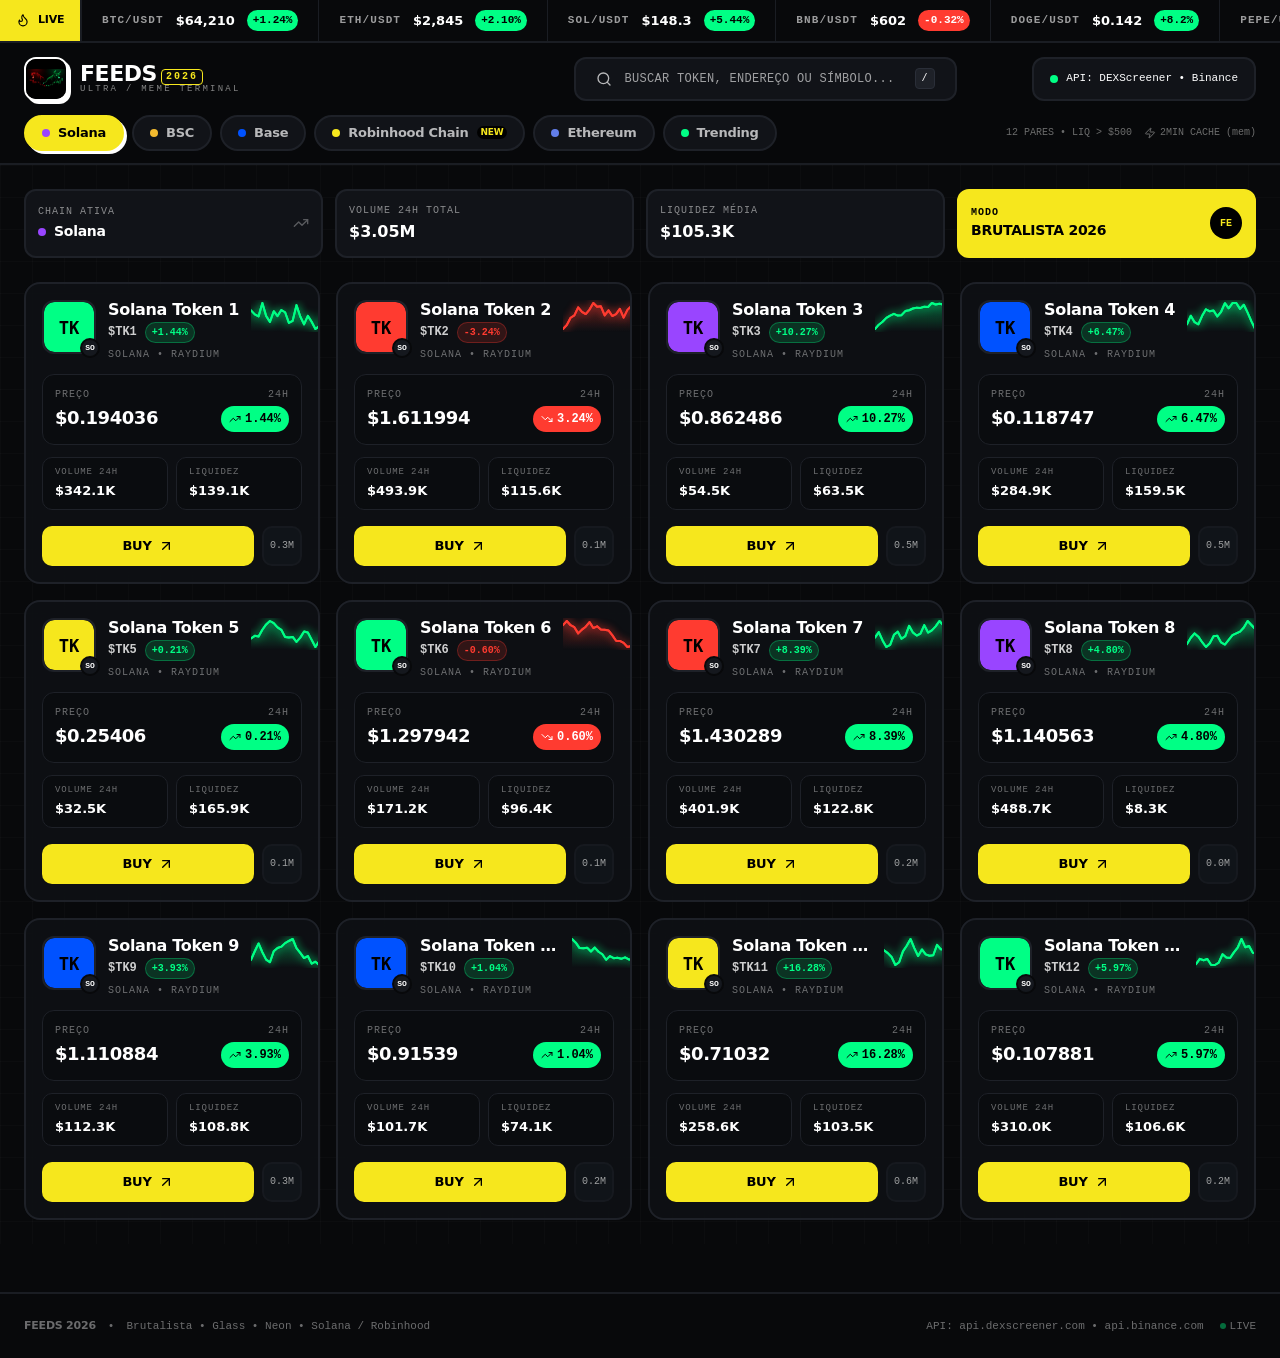
==== commit 9b305775: "Update index.html" ====
--- a/coinhat-feeds/index.html
+++ b/coinhat-feeds/index.html
@@ -25,19 +25,19 @@
   <meta charset="UTF-8">
   <meta name="viewport" content="width=device-width, initial-scale=1">
   <title>React Artifact</title>
-  <style>*,:after,:before{--tw-border-spacing-x:0;--tw-border-spacing-y:0;--tw-translate-x:0;--tw-translate-y:0;--tw-rotate:0;--tw-skew-x:0;--tw-skew-y:0;--tw-scale-x:1;--tw-scale-y:1;--tw-pan-x: ;--tw-pan-y: ;--tw-pinch-zoom: ;--tw-scroll-snap-strictness:proximity;--tw-gradient-from-position: ;--tw-gradient-via-position: ;--tw-gradient-to-position: ;--tw-ordinal: ;--tw-slashed-zero: ;--tw-numeric-figure: ;--tw-numeric-spacing: ;--tw-numeric-fraction: ;--tw-ring-inset: ;--tw-ring-offset-width:0px;--tw-ring-offset-color:#fff;--tw-ring-color:rgba(59,130,246,.5);--tw-ring-offset-shadow:0 0 #0000;--tw-ring-shadow:0 0 #0000;--tw-shadow:0 0 #0000;--tw-shadow-colored:0 0 #0000;--tw-blur: ;--tw-brightness: ;--tw-contrast: ;--tw-grayscale: ;--tw-hue-rotate: ;--tw-invert: ;--tw-saturate: ;--tw-sepia: ;--tw-drop-shadow: ;--tw-backdrop-blur: ;--tw-backdrop-brightness: ;--tw-backdrop-contrast: ;--tw-backdrop-grayscale: ;--tw-backdrop-hue-rotate: ;--tw-backdrop-invert: ;--tw-backdrop-opacity: ;--tw-backdrop-saturate: ;--tw-backdrop-sepia: ;--tw-contain-size: ;--tw-contain-layout: ;--tw-contain-paint: ;--tw-contain-style: }::backdrop{--tw-border-spacing-x:0;--tw-border-spacing-y:0;--tw-translate-x:0;--tw-translate-y:0;--tw-rotate:0;--tw-skew-x:0;--tw-skew-y:0;--tw-scale-x:1;--tw-scale-y:1;--tw-pan-x: ;--tw-pan-y: ;--tw-pinch-zoom: ;--tw-scroll-snap-strictness:proximity;--tw-gradient-from-position: ;--tw-gradient-via-position: ;--tw-gradient-to-position: ;--tw-ordinal: ;--tw-slashed-zero: ;--tw-numeric-figure: ;--tw-numeric-spacing: ;--tw-numeric-fraction: ;--tw-ring-inset: ;--tw-ring-offset-width:0px;--tw-ring-offset-color:#fff;--tw-ring-color:rgba(59,130,246,.5);--tw-ring-offset-shadow:0 0 #0000;--tw-ring-shadow:0 0 #0000;--tw-shadow:0 0 #0000;--tw-shadow-colored:0 0 #0000;--tw-blur: ;--tw-brightness: ;--tw-contrast: ;--tw-grayscale: ;--tw-hue-rotate: ;--tw-invert: ;--tw-saturate: ;--tw-sepia: ;--tw-drop-shadow: ;--tw-backdrop-blur: ;--tw-backdrop-brightness: ;--tw-backdrop-contrast: ;--tw-backdrop-grayscale: ;--tw-backdrop-hue-rotate: ;--tw-backdrop-invert: ;--tw-backdrop-opacity: ;--tw-backdrop-saturate: ;--tw-backdrop-sepia: ;--tw-contain-size: ;--tw-contain-layout: ;--tw-contain-paint: ;--tw-contain-style: }/*! tailwindcss v3.4.18 | MIT License | https://tailwindcss.com*/*,:after,:before{box-sizing:border-box;border:0 solid #e5e7eb}:after,:before{--tw-content:""}:host,html{line-height:1.5;-webkit-text-size-adjust:100%;-moz-tab-size:4;-o-tab-size:4;tab-size:4;font-family:ui-sans-serif,system-ui,sans-serif,Apple Color Emoji,Segoe UI Emoji,Segoe UI Symbol,Noto Color Emoji;font-feature-settings:normal;font-variation-settings:normal;-webkit-tap-highlight-color:transparent}body{line-height:inherit}hr{height:0;color:inherit;border-top-width:1px}abbr:where([title]){-webkit-text-decoration:underline dotted;text-decoration:underline dotted}h1,h2,h3,h4,h5,h6{font-size:inherit;font-weight:inherit}a{color:inherit;text-decoration:inherit}b,strong{font-weight:bolder}code,kbd,pre,samp{font-family:ui-monospace,SFMono-Regular,Menlo,Monaco,Consolas,Liberation Mono,Courier New,monospace;font-feature-settings:normal;font-variation-settings:normal;font-size:1em}small{font-size:80%}sub,sup{font-size:75%;line-height:0;position:relative;vertical-align:baseline}sub{bottom:-.25em}sup{top:-.5em}table{text-indent:0;border-color:inherit;border-collapse:collapse}button,input,optgroup,select,textarea{font-family:inherit;font-feature-settings:inherit;font-variation-settings:inherit;font-size:100%;font-weight:inherit;line-height:inherit;letter-spacing:inherit;color:inherit;margin:0;padding:0}button,select{text-transform:none}button,input:where([type=button]),input:where([type=reset]),input:where([type=submit]){-webkit-appearance:button;background-color:transparent;background-image:none}:-moz-focusring{outline:auto}:-moz-ui-invalid{box-shadow:none}progress{vertical-align:baseline}::-webkit-inner-spin-button,::-webkit-outer-spin-button{height:auto}[type=search]{-webkit-appearance:textfield;outline-offset:-2px}::-webkit-search-decoration{-webkit-appearance:none}::-webkit-file-upload-button{-webkit-appearance:button;font:inherit}summary{display:list-item}blockquote,dd,dl,figure,h1,h2,h3,h4,h5,h6,hr,p,pre{margin:0}fieldset{margin:0}fieldset,legend{padding:0}menu,ol,ul{list-style:none;margin:0;padding:0}dialog{padding:0}textarea{resize:vertical}input::-moz-placeholder,textarea::-moz-placeholder{opacity:1;color:#9ca3af}input::placeholder,textarea::placeholder{opacity:1;color:#9ca3af}[role=button],button{cursor:pointer}:disabled{cursor:default}audio,canvas,embed,iframe,img,object,svg,video{display:block;vertical-align:middle}img,video{max-width:100%;height:auto}[hidden]:where(:not([hidden=until-found])){display:none}.pointer-events-none{pointer-events:none}.visible{visibility:visible}.fixed{position:fixed}.absolute{position:absolute}.relative{position:relative}.sticky{position:sticky}.inset-0{inset:0}.-bottom-1{bottom:-.25rem}.-right-1{right:-.25rem}.left-0{left:0}.right-0{right:0}.top-0{top:0}.top-\[41px\]{top:41px}.top-\[56px\]{top:56px}.z-30{z-index:30}.z-40{z-index:40}.z-50{z-index:50}.z-\[60\]{z-index:60}.mx-auto{margin-left:auto;margin-right:auto}.-ml-2{margin-left:-.5rem}.-mt-0\.5{margin-top:-.125rem}.mb-6{margin-bottom:1.5rem}.ml-1{margin-left:.25rem}.ml-2{margin-left:.5rem}.ml-auto{margin-left:auto}.mt-0\.5{margin-top:.125rem}.mt-1{margin-top:.25rem}.mt-12{margin-top:3rem}.mt-2{margin-top:.5rem}.mt-8{margin-top:2rem}.flex{display:flex}.inline-flex{display:inline-flex}.grid{display:grid}.hidden{display:none}.h-1\.5{height:.375rem}.h-10{height:2.5rem}.h-11{height:2.75rem}.h-12{height:3rem}.h-14{height:3.5rem}.h-2{height:.5rem}.h-3{height:.75rem}.h-3\.5{height:.875rem}.h-4{height:1rem}.h-5{height:1.25rem}.h-7{height:1.75rem}.h-8{height:2rem}.h-9{height:2.25rem}.h-\[3px\]{height:3px}.h-\[72px\]{height:72px}.h-full{height:100%}.max-h-\[92vh\]{max-height:92vh}.min-h-\[400px\]{min-height:400px}.min-h-\[420px\]{min-height:420px}.min-h-screen{min-height:100vh}.w-1\.5{width:.375rem}.w-1\/2{width:50%}.w-10{width:2.5rem}.w-14{width:3.5rem}.w-2{width:.5rem}.w-3{width:.75rem}.w-3\.5{width:.875rem}.w-3\/4{width:75%}.w-4{width:1rem}.w-5{width:1.25rem}.w-7{width:1.75rem}.w-8{width:2rem}.w-9{width:2.25rem}.w-full{width:100%}.w-max{width:-moz-max-content;width:max-content}.min-w-0{min-width:0}.max-w-\[100vw\]{max-width:100vw}.max-w-\[1080px\]{max-width:1080px}.max-w-\[140px\]{max-width:140px}.max-w-\[1600px\]{max-width:1600px}.max-w-\[200px\]{max-width:200px}.max-w-\[640px\]{max-width:640px}.flex-1{flex:1 1 0%}.shrink-0{flex-shrink:0}.translate-y-\[-2px\]{--tw-translate-y:-2px}.-rotate-3,.translate-y-\[-2px\]{transform:translate(var(--tw-translate-x),var(--tw-translate-y)) rotate(var(--tw-rotate)) skewX(var(--tw-skew-x)) skewY(var(--tw-skew-y)) scaleX(var(--tw-scale-x)) scaleY(var(--tw-scale-y))}.-rotate-3{--tw-rotate:-3deg}.rotate-3{--tw-rotate:3deg}.rotate-3,.transform{transform:translate(var(--tw-translate-x),var(--tw-translate-y)) rotate(var(--tw-rotate)) skewX(var(--tw-skew-x)) skewY(var(--tw-skew-y)) scaleX(var(--tw-scale-x)) scaleY(var(--tw-scale-y))}@keyframes pulse{50%{opacity:.5}}.animate-pulse{animation:pulse 2s cubic-bezier(.4,0,.6,1) infinite}.cursor-pointer{cursor:pointer}.grid-cols-1{grid-template-columns:repeat(1,minmax(0,1fr))}.grid-cols-2{grid-template-columns:repeat(2,minmax(0,1fr))}.flex-col{flex-direction:column}.items-start{align-items:flex-start}.items-end{align-items:flex-end}.items-center{align-items:center}.items-baseline{align-items:baseline}.justify-end{justify-content:flex-end}.justify-center{justify-content:center}.justify-between{justify-content:space-between}.gap-0{gap:0}.gap-1{gap:.25rem}.gap-1\.5{gap:.375rem}.gap-2{gap:.5rem}.gap-3{gap:.75rem}.gap-4{gap:1rem}.gap-\[-6px\]{gap:-6px}.space-y-2>:not([hidden])~:not([hidden]){--tw-space-y-reverse:0;margin-top:calc(.5rem*(1 - var(--tw-space-y-reverse)));margin-bottom:calc(.5rem*var(--tw-space-y-reverse))}.space-y-3>:not([hidden])~:not([hidden]){--tw-space-y-reverse:0;margin-top:calc(.75rem*(1 - var(--tw-space-y-reverse)));margin-bottom:calc(.75rem*var(--tw-space-y-reverse))}.space-y-4>:not([hidden])~:not([hidden]){--tw-space-y-reverse:0;margin-top:calc(1rem*(1 - var(--tw-space-y-reverse)));margin-bottom:calc(1rem*var(--tw-space-y-reverse))}.overflow-hidden{overflow:hidden}.overflow-x-auto{overflow-x:auto}.overflow-y-auto{overflow-y:auto}.overflow-x-clip{overflow-x:clip}.truncate{overflow:hidden;text-overflow:ellipsis}.truncate,.whitespace-nowrap{white-space:nowrap}.break-all{word-break:break-all}.rounded{border-radius:.25rem}.rounded-\[10px\]{border-radius:10px}.rounded-\[12px\]{border-radius:12px}.rounded-\[14px\]{border-radius:14px}.rounded-\[16px\]{border-radius:16px}.rounded-\[4px\]{border-radius:4px}.rounded-\[8px\]{border-radius:8px}.rounded-full{border-radius:9999px}.rounded-t-\[20px\]{border-top-left-radius:20px;border-top-right-radius:20px}.border{border-width:1px}.border-0{border-width:0}.border-\[2px\]{border-width:2px}.border-b{border-bottom-width:1px}.border-b-\[2px\]{border-bottom-width:2px}.border-r{border-right-width:1px}.border-r-\[2px\]{border-right-width:2px}.border-t-\[2px\]{border-top-width:2px}.border-\[\#00FF85\]\/30{border-color:rgba(0,255,133,.3)}.border-\[\#08090B\]{--tw-border-opacity:1;border-color:rgb(8 9 11/var(--tw-border-opacity,1))}.border-\[\#1A1D23\]{--tw-border-opacity:1;border-color:rgb(26 29 35/var(--tw-border-opacity,1))}.border-\[\#1E2128\]{--tw-border-opacity:1;border-color:rgb(30 33 40/var(--tw-border-opacity,1))}.border-\[\#2A2E38\]{--tw-border-opacity:1;border-color:rgb(42 46 56/var(--tw-border-opacity,1))}.border-\[\#F6E71D\]{--tw-border-opacity:1;border-color:rgb(246 231 29/var(--tw-border-opacity,1))}.border-\[\#FF3B30\]\/30{border-color:rgba(255,59,48,.3)}.border-white{--tw-border-opacity:1;border-color:rgb(255 255 255/var(--tw-border-opacity,1))}.bg-\[\#00FF85\]{--tw-bg-opacity:1;background-color:rgb(0 255 133/var(--tw-bg-opacity,1))}.bg-\[\#00FF85\]\/15{background-color:rgba(0,255,133,.15)}.bg-\[\#08090B\]{--tw-bg-opacity:1;background-color:rgb(8 9 11/var(--tw-bg-opacity,1))}.bg-\[\#08090B\]\/90{background-color:rgba(8,9,11,.9)}.bg-\[\#0A0C0F\]{--tw-bg-opacity:1;background-color:rgb(10 12 15/var(--tw-bg-opacity,1))}.bg-\[\#0E1014\]{--tw-bg-opacity:1;background-color:rgb(14 16 20/var(--tw-bg-opacity,1))}.bg-\[\#111318\]{--tw-bg-opacity:1;background-color:rgb(17 19 24/var(--tw-bg-opacity,1))}.bg-\[\#15181E\]{--tw-bg-opacity:1;background-color:rgb(21 24 30/var(--tw-bg-opacity,1))}.bg-\[\#1E2128\]{--tw-bg-opacity:1;background-color:rgb(30 33 40/var(--tw-bg-opacity,1))}.bg-\[\#F6E71D\]{--tw-bg-opacity:1;background-color:rgb(246 231 29/var(--tw-bg-opacity,1))}.bg-\[\#F6E71D\]\/10{background-color:rgba(246,231,29,.1)}.bg-\[\#FF3B30\]{--tw-bg-opacity:1;background-color:rgb(255 59 48/var(--tw-bg-opacity,1))}.bg-\[\#FF3B30\]\/15{background-color:rgba(255,59,48,.15)}.bg-black{--tw-bg-opacity:1;background-color:rgb(0 0 0/var(--tw-bg-opacity,1))}.bg-black\/50{background-color:rgba(0,0,0,.5)}.bg-black\/80{background-color:rgba(0,0,0,.8)}.bg-transparent{background-color:transparent}.bg-white{--tw-bg-opacity:1;background-color:rgb(255 255 255/var(--tw-bg-opacity,1))}.object-cover{-o-object-fit:cover;object-fit:cover}.p-0{padding:0}.p-1{padding:.25rem}.p-3{padding:.75rem}.p-4{padding:1rem}.p-6{padding:1.5rem}.px-1{padding-left:.25rem;padding-right:.25rem}.px-1\.5{padding-left:.375rem;padding-right:.375rem}.px-2{padding-left:.5rem;padding-right:.5rem}.px-3{padding-left:.75rem;padding-right:.75rem}.px-4{padding-left:1rem;padding-right:1rem}.px-5{padding-left:1.25rem;padding-right:1.25rem}.px-8{padding-left:2rem;padding-right:2rem}.py-0\.5{padding-top:.125rem;padding-bottom:.125rem}.py-1{padding-top:.25rem;padding-bottom:.25rem}.py-2{padding-top:.5rem;padding-bottom:.5rem}.py-3{padding-top:.75rem;padding-bottom:.75rem}.py-6{padding-top:1.5rem;padding-bottom:1.5rem}.py-\[10px\]{padding-top:10px;padding-bottom:10px}.pb-3{padding-bottom:.75rem}.pt-2{padding-top:.5rem}.text-left{text-align:left}.text-center{text-align:center}.text-right{text-align:right}.font-mono{font-family:ui-monospace,SFMono-Regular,Menlo,Monaco,Consolas,Liberation Mono,Courier New,monospace}.text-\[10px\]{font-size:10px}.text-\[11px\]{font-size:11px}.text-\[12px\]{font-size:12px}.text-\[13px\]{font-size:13px}.text-\[14px\]{font-size:14px}.text-\[16px\]{font-size:16px}.text-\[18px\]{font-size:18px}.text-\[20px\]{font-size:20px}.text-\[22px\]{font-size:22px}.text-\[8px\]{font-size:8px}.text-\[9px\]{font-size:9px}.font-bold{font-weight:700}.font-extrabold{font-weight:800}.uppercase{text-transform:uppercase}.leading-none{line-height:1}.leading-tight{line-height:1.25}.tracking-\[-0\.02em\]{letter-spacing:-.02em}.tracking-\[0\.12em\]{letter-spacing:.12em}.tracking-\[0\.25em\]{letter-spacing:.25em}.tracking-\[0\.2em\]{letter-spacing:.2em}.tracking-tight{letter-spacing:-.025em}.tracking-wide{letter-spacing:.025em}.tracking-widest{letter-spacing:.1em}.text-\[\#00FF85\]{--tw-text-opacity:1;color:rgb(0 255 133/var(--tw-text-opacity,1))}.text-\[\#F6E71D\]{--tw-text-opacity:1;color:rgb(246 231 29/var(--tw-text-opacity,1))}.text-\[\#FF3B30\]{--tw-text-opacity:1;color:rgb(255 59 48/var(--tw-text-opacity,1))}.text-black{--tw-text-opacity:1;color:rgb(0 0 0/var(--tw-text-opacity,1))}.text-white{--tw-text-opacity:1;color:rgb(255 255 255/var(--tw-text-opacity,1))}.text-white\/60{color:hsla(0,0%,100%,.6)}.text-white\/70{color:hsla(0,0%,100%,.7)}.opacity-100{opacity:1}.opacity-30{opacity:.3}.opacity-40{opacity:.4}.opacity-50{opacity:.5}.opacity-60{opacity:.6}.opacity-70{opacity:.7}.opacity-80{opacity:.8}.opacity-\[0\.6\]{opacity:.6}.shadow-\[0px_-10px_40px_rgba\(0\2c 0\2c 0\2c 0\.8\)\]{--tw-shadow:0px -10px 40px rgba(0,0,0,.8);--tw-shadow-colored:0px -10px 40px var(--tw-shadow-color)}.shadow-\[0px_-10px_40px_rgba\(0\2c 0\2c 0\2c 0\.8\)\],.shadow-\[3px_3px_0px_\#fff\]{box-shadow:var(--tw-ring-offset-shadow,0 0 #0000),var(--tw-ring-shadow,0 0 #0000),var(--tw-shadow)}.shadow-\[3px_3px_0px_\#fff\]{--tw-shadow:3px 3px 0px #fff;--tw-shadow-colored:3px 3px 0px var(--tw-shadow-color)}.shadow-\[6px_6px_0px_\#F6E71D\]{--tw-shadow:6px 6px 0px #f6e71d;--tw-shadow-colored:6px 6px 0px var(--tw-shadow-color)}.shadow-\[6px_6px_0px_\#F6E71D\],.shadow-\[8px_8px_0px_\#111318\]{box-shadow:var(--tw-ring-offset-shadow,0 0 #0000),var(--tw-ring-shadow,0 0 #0000),var(--tw-shadow)}.shadow-\[8px_8px_0px_\#111318\]{--tw-shadow:8px 8px 0px #111318;--tw-shadow-colored:8px 8px 0px var(--tw-shadow-color)}.outline-none{outline:2px solid transparent;outline-offset:2px}.blur{--tw-blur:blur(8px)}.blur,.filter{filter:var(--tw-blur) var(--tw-brightness) var(--tw-contrast) var(--tw-grayscale) var(--tw-hue-rotate) var(--tw-invert) var(--tw-saturate) var(--tw-sepia) var(--tw-drop-shadow)}.backdrop-blur-md{--tw-backdrop-blur:blur(12px)}.backdrop-blur-md,.backdrop-blur-xl{backdrop-filter:var(--tw-backdrop-blur) var(--tw-backdrop-brightness) var(--tw-backdrop-contrast) var(--tw-backdrop-grayscale) var(--tw-backdrop-hue-rotate) var(--tw-backdrop-invert) var(--tw-backdrop-opacity) var(--tw-backdrop-saturate) var(--tw-backdrop-sepia)}.backdrop-blur-xl{--tw-backdrop-blur:blur(24px)}.backdrop-filter{backdrop-filter:var(--tw-backdrop-blur) var(--tw-backdrop-brightness) var(--tw-backdrop-contrast) var(--tw-backdrop-grayscale) var(--tw-backdrop-hue-rotate) var(--tw-backdrop-invert) var(--tw-backdrop-opacity) var(--tw-backdrop-saturate) var(--tw-backdrop-sepia)}.transition{transition-property:color,background-color,border-color,text-decoration-color,fill,stroke,opacity,box-shadow,transform,filter,backdrop-filter;transition-timing-function:cubic-bezier(.4,0,.2,1);transition-duration:.15s}.transition-all{transition-property:all;transition-timing-function:cubic-bezier(.4,0,.2,1);transition-duration:.15s}.transition-colors{transition-property:color,background-color,border-color,text-decoration-color,fill,stroke;transition-timing-function:cubic-bezier(.4,0,.2,1);transition-duration:.15s}#root,body,html{min-height:100%}body{margin:0;font-family:ui-sans-serif,system-ui,-apple-system,BlinkMacSystemFont,Segoe UI,sans-serif}[role=button]:not([aria-disabled=true]),button:not(:disabled),label[for],select:not(:disabled),summary{cursor:pointer}.selection\:bg-\[\#F6E71D\] ::-moz-selection{--tw-bg-opacity:1;background-color:rgb(246 231 29/var(--tw-bg-opacity,1))}.selection\:bg-\[\#F6E71D\] ::selection{--tw-bg-opacity:1;background-color:rgb(246 231 29/var(--tw-bg-opacity,1))}.selection\:text-black ::-moz-selection{--tw-text-opacity:1;color:rgb(0 0 0/var(--tw-text-opacity,1))}.selection\:text-black ::selection{--tw-text-opacity:1;color:rgb(0 0 0/var(--tw-text-opacity,1))}.selection\:bg-\[\#F6E71D\]::-moz-selection{--tw-bg-opacity:1;background-color:rgb(246 231 29/var(--tw-bg-opacity,1))}.selection\:bg-\[\#F6E71D\]::selection{--tw-bg-opacity:1;background-color:rgb(246 231 29/var(--tw-bg-opacity,1))}.selection\:text-black::-moz-selection{--tw-text-opacity:1;color:rgb(0 0 0/var(--tw-text-opacity,1))}.selection\:text-black::selection{--tw-text-opacity:1;color:rgb(0 0 0/var(--tw-text-opacity,1))}.placeholder\:font-mono::-moz-placeholder{font-family:ui-monospace,SFMono-Regular,Menlo,Monaco,Consolas,Liberation Mono,Courier New,monospace}.placeholder\:font-mono::placeholder{font-family:ui-monospace,SFMono-Regular,Menlo,Monaco,Consolas,Liberation Mono,Courier New,monospace}.placeholder\:text-\[12px\]::-moz-placeholder{font-size:12px}.placeholder\:text-\[12px\]::placeholder{font-size:12px}.placeholder\:tracking-wide::-moz-placeholder{letter-spacing:.025em}.placeholder\:tracking-wide::placeholder{letter-spacing:.025em}.placeholder\:opacity-40::-moz-placeholder{opacity:.4}.placeholder\:opacity-40::placeholder{opacity:.4}.last\:border-0:last-child{border-width:0}.hover\:border-\[\#F6E71D\]:hover{--tw-border-opacity:1;border-color:rgb(246 231 29/var(--tw-border-opacity,1))}.hover\:border-white:hover{--tw-border-opacity:1;border-color:rgb(255 255 255/var(--tw-border-opacity,1))}.hover\:border-white\/20:hover{border-color:hsla(0,0%,100%,.2)}.hover\:bg-\[\#15181E\]:hover{--tw-bg-opacity:1;background-color:rgb(21 24 30/var(--tw-bg-opacity,1))}.hover\:bg-\[\#2A2E38\]:hover{--tw-bg-opacity:1;background-color:rgb(42 46 56/var(--tw-bg-opacity,1))}.hover\:bg-\[\#F6E71D\]:hover{--tw-bg-opacity:1;background-color:rgb(246 231 29/var(--tw-bg-opacity,1))}.hover\:bg-white:hover{--tw-bg-opacity:1;background-color:rgb(255 255 255/var(--tw-bg-opacity,1))}.hover\:text-black:hover{--tw-text-opacity:1;color:rgb(0 0 0/var(--tw-text-opacity,1))}.hover\:text-white:hover{--tw-text-opacity:1;color:rgb(255 255 255/var(--tw-text-opacity,1))}.hover\:shadow-\[3px_3px_0px_\#fff\]:hover{--tw-shadow:3px 3px 0px #fff;--tw-shadow-colored:3px 3px 0px var(--tw-shadow-color);box-shadow:var(--tw-ring-offset-shadow,0 0 #0000),var(--tw-ring-shadow,0 0 #0000),var(--tw-shadow)}.hover\:shadow-\[4px_4px_0px_\#F6E71D\]:hover{--tw-shadow:4px 4px 0px #f6e71d;--tw-shadow-colored:4px 4px 0px var(--tw-shadow-color)}.hover\:shadow-\[4px_4px_0px_\#F6E71D\]:hover,.hover\:shadow-\[4px_4px_0px_\#fff\]:hover{box-shadow:var(--tw-ring-offset-shadow,0 0 #0000),var(--tw-ring-shadow,0 0 #0000),var(--tw-shadow)}.hover\:shadow-\[4px_4px_0px_\#fff\]:hover{--tw-shadow:4px 4px 0px #fff;--tw-shadow-colored:4px 4px 0px var(--tw-shadow-color)}.hover\:shadow-\[5px_5px_0px_\#000\]:hover{--tw-shadow:5px 5px 0px #000;--tw-shadow-colored:5px 5px 0px var(--tw-shadow-color);box-shadow:var(--tw-ring-offset-shadow,0 0 #0000),var(--tw-ring-shadow,0 0 #0000),var(--tw-shadow)}.group:hover .group-hover\:text-\[\#F6E71D\]{--tw-text-opacity:1;color:rgb(246 231 29/var(--tw-text-opacity,1))}@media (min-width:768px){.md\:block{display:block}.md\:flex{display:flex}.md\:inline-flex{display:inline-flex}.md\:hidden{display:none}.md\:max-h-\[86vh\]{max-height:86vh}.md\:max-w-none{max-width:none}.md\:grid-cols-2{grid-template-columns:repeat(2,minmax(0,1fr))}.md\:grid-cols-4{grid-template-columns:repeat(4,minmax(0,1fr))}.md\:grid-cols-\[1\.6fr_1fr\]{grid-template-columns:1.6fr 1fr}.md\:flex-row{flex-direction:row}.md\:items-center{align-items:center}.md\:rounded-\[20px\]{border-radius:20px}.md\:border-\[2px\]{border-width:2px}.md\:border-b-0{border-bottom-width:0}.md\:border-r{border-right-width:1px}.md\:p-5{padding:1.25rem}.md\:p-6{padding:1.5rem}.md\:px-6{padding-left:1.5rem;padding-right:1.5rem}}@media (min-width:1024px){.lg\:flex{display:flex}.lg\:grid-cols-3{grid-template-columns:repeat(3,minmax(0,1fr))}}@media (min-width:1280px){.xl\:grid-cols-4{grid-template-columns:repeat(4,minmax(0,1fr))}}</style>
+  <style>*,:after,:before{--tw-border-spacing-x:0;--tw-border-spacing-y:0;--tw-translate-x:0;--tw-translate-y:0;--tw-rotate:0;--tw-skew-x:0;--tw-skew-y:0;--tw-scale-x:1;--tw-scale-y:1;--tw-pan-x: ;--tw-pan-y: ;--tw-pinch-zoom: ;--tw-scroll-snap-strictness:proximity;--tw-gradient-from-position: ;--tw-gradient-via-position: ;--tw-gradient-to-position: ;--tw-ordinal: ;--tw-slashed-zero: ;--tw-numeric-figure: ;--tw-numeric-spacing: ;--tw-numeric-fraction: ;--tw-ring-inset: ;--tw-ring-offset-width:0px;--tw-ring-offset-color:#fff;--tw-ring-color:rgba(59,130,246,.5);--tw-ring-offset-shadow:0 0 #0000;--tw-ring-shadow:0 0 #0000;--tw-shadow:0 0 #0000;--tw-shadow-colored:0 0 #0000;--tw-blur: ;--tw-brightness: ;--tw-contrast: ;--tw-grayscale: ;--tw-hue-rotate: ;--tw-invert: ;--tw-saturate: ;--tw-sepia: ;--tw-drop-shadow: ;--tw-backdrop-blur: ;--tw-backdrop-brightness: ;--tw-backdrop-contrast: ;--tw-backdrop-grayscale: ;--tw-backdrop-hue-rotate: ;--tw-backdrop-invert: ;--tw-backdrop-opacity: ;--tw-backdrop-saturate: ;--tw-backdrop-sepia: ;--tw-contain-size: ;--tw-contain-layout: ;--tw-contain-paint: ;--tw-contain-style: }::backdrop{--tw-border-spacing-x:0;--tw-border-spacing-y:0;--tw-translate-x:0;--tw-translate-y:0;--tw-rotate:0;--tw-skew-x:0;--tw-skew-y:0;--tw-scale-x:1;--tw-scale-y:1;--tw-pan-x: ;--tw-pan-y: ;--tw-pinch-zoom: ;--tw-scroll-snap-strictness:proximity;--tw-gradient-from-position: ;--tw-gradient-via-position: ;--tw-gradient-to-position: ;--tw-ordinal: ;--tw-slashed-zero: ;--tw-numeric-figure: ;--tw-numeric-spacing: ;--tw-numeric-fraction: ;--tw-ring-inset: ;--tw-ring-offset-width:0px;--tw-ring-offset-color:#fff;--tw-ring-color:rgba(59,130,246,.5);--tw-ring-offset-shadow:0 0 #0000;--tw-ring-shadow:0 0 #0000;--tw-shadow:0 0 #0000;--tw-shadow-colored:0 0 #0000;--tw-blur: ;--tw-brightness: ;--tw-contrast: ;--tw-grayscale: ;--tw-hue-rotate: ;--tw-invert: ;--tw-saturate: ;--tw-sepia: ;--tw-drop-shadow: ;--tw-backdrop-blur: ;--tw-backdrop-brightness: ;--tw-backdrop-contrast: ;--tw-backdrop-grayscale: ;--tw-backdrop-hue-rotate: ;--tw-backdrop-invert: ;--tw-backdrop-opacity: ;--tw-backdrop-saturate: ;--tw-backdrop-sepia: ;--tw-contain-size: ;--tw-contain-layout: ;--tw-contain-paint: ;--tw-contain-style: }/*! tailwindcss v3.4.18 | MIT License | https://tailwindcss.com*/*,:after,:before{box-sizing:border-box;border:0 solid #e5e7eb}:after,:before{--tw-content:""}:host,html{line-height:1.5;-webkit-text-size-adjust:100%;-moz-tab-size:4;-o-tab-size:4;tab-size:4;font-family:ui-sans-serif,system-ui,sans-serif,Apple Color Emoji,Segoe UI Emoji,Segoe UI Symbol,Noto Color Emoji;font-feature-settings:normal;font-variation-settings:normal;-webkit-tap-highlight-color:transparent}body{line-height:inherit}hr{height:0;color:inherit;border-top-width:1px}abbr:where([title]){-webkit-text-decoration:underline dotted;text-decoration:underline dotted}h1,h2,h3,h4,h5,h6{font-size:inherit;font-weight:inherit}a{color:inherit;text-decoration:inherit}b,strong{font-weight:bolder}code,kbd,pre,samp{font-family:ui-monospace,SFMono-Regular,Menlo,Monaco,Consolas,Liberation Mono,Courier New,monospace;font-feature-settings:normal;font-variation-settings:normal;font-size:1em}small{font-size:80%}sub,sup{font-size:75%;line-height:0;position:relative;vertical-align:baseline}sub{bottom:-.25em}sup{top:-.5em}table{text-indent:0;border-color:inherit;border-collapse:collapse}button,input,optgroup,select,textarea{font-family:inherit;font-feature-settings:inherit;font-variation-settings:inherit;font-size:100%;font-weight:inherit;line-height:inherit;letter-spacing:inherit;color:inherit;margin:0;padding:0}button,select{text-transform:none}button,input:where([type=button]),input:where([type=reset]),input:where([type=submit]){-webkit-appearance:button;background-color:transparent;background-image:none}:-moz-focusring{outline:auto}:-moz-ui-invalid{box-shadow:none}progress{vertical-align:baseline}::-webkit-inner-spin-button,::-webkit-outer-spin-button{height:auto}[type=search]{-webkit-appearance:textfield;outline-offset:-2px}::-webkit-search-decoration{-webkit-appearance:none}::-webkit-file-upload-button{-webkit-appearance:button;font:inherit}summary{display:list-item}blockquote,dd,dl,figure,h1,h2,h3,h4,h5,h6,hr,p,pre{margin:0}fieldset{margin:0}fieldset,legend{padding:0}menu,ol,ul{list-style:none;margin:0;padding:0}dialog{padding:0}textarea{resize:vertical}input::-moz-placeholder,textarea::-moz-placeholder{opacity:1;color:#9ca3af}input::placeholder,textarea::placeholder{opacity:1;color:#9ca3af}[role=button],button{cursor:pointer}:disabled{cursor:default}audio,canvas,embed,iframe,img,object,svg,video{display:block;vertical-align:middle}img,video{max-width:100%;height:auto}[hidden]:where(:not([hidden=until-found])){display:none}.container{width:100%}@media (min-width:640px){.container{max-width:640px}}@media (min-width:768px){.container{max-width:768px}}@media (min-width:1024px){.container{max-width:1024px}}@media (min-width:1280px){.container{max-width:1280px}}@media (min-width:1536px){.container{max-width:1536px}}.pointer-events-none{pointer-events:none}.visible{visibility:visible}.fixed{position:fixed}.absolute{position:absolute}.relative{position:relative}.sticky{position:sticky}.inset-0{inset:0}.-bottom-1{bottom:-.25rem}.-right-1{right:-.25rem}.left-0{left:0}.right-0{right:0}.top-0{top:0}.top-\[41px\]{top:41px}.top-\[56px\]{top:56px}.z-30{z-index:30}.z-40{z-index:40}.z-50{z-index:50}.z-\[60\]{z-index:60}.mx-auto{margin-left:auto;margin-right:auto}.-mt-0\.5{margin-top:-.125rem}.mb-6{margin-bottom:1.5rem}.ml-1{margin-left:.25rem}.ml-2{margin-left:.5rem}.ml-auto{margin-left:auto}.mt-0\.5{margin-top:.125rem}.mt-1{margin-top:.25rem}.mt-12{margin-top:3rem}.mt-2{margin-top:.5rem}.mt-8{margin-top:2rem}.flex{display:flex}.inline-flex{display:inline-flex}.grid{display:grid}.hidden{display:none}.h-1\.5{height:.375rem}.h-10{height:2.5rem}.h-11{height:2.75rem}.h-12{height:3rem}.h-14{height:3.5rem}.h-2{height:.5rem}.h-3{height:.75rem}.h-3\.5{height:.875rem}.h-4{height:1rem}.h-5{height:1.25rem}.h-7{height:1.75rem}.h-8{height:2rem}.h-9{height:2.25rem}.h-\[3px\]{height:3px}.h-\[72px\]{height:72px}.h-full{height:100%}.max-h-\[92vh\]{max-height:92vh}.min-h-\[400px\]{min-height:400px}.min-h-\[420px\]{min-height:420px}.min-h-screen{min-height:100vh}.w-1\.5{width:.375rem}.w-1\/2{width:50%}.w-10{width:2.5rem}.w-11{width:2.75rem}.w-14{width:3.5rem}.w-2{width:.5rem}.w-3{width:.75rem}.w-3\.5{width:.875rem}.w-3\/4{width:75%}.w-4{width:1rem}.w-5{width:1.25rem}.w-7{width:1.75rem}.w-8{width:2rem}.w-9{width:2.25rem}.w-full{width:100%}.w-max{width:-moz-max-content;width:max-content}.min-w-0{min-width:0}.max-w-\[100vw\]{max-width:100vw}.max-w-\[1080px\]{max-width:1080px}.max-w-\[140px\]{max-width:140px}.max-w-\[1600px\]{max-width:1600px}.max-w-\[200px\]{max-width:200px}.max-w-\[640px\]{max-width:640px}.flex-1{flex:1 1 0%}.shrink-0{flex-shrink:0}.translate-y-\[-2px\]{--tw-translate-y:-2px}.transform,.translate-y-\[-2px\]{transform:translate(var(--tw-translate-x),var(--tw-translate-y)) rotate(var(--tw-rotate)) skewX(var(--tw-skew-x)) skewY(var(--tw-skew-y)) scaleX(var(--tw-scale-x)) scaleY(var(--tw-scale-y))}@keyframes pulse{50%{opacity:.5}}.animate-pulse{animation:pulse 2s cubic-bezier(.4,0,.6,1) infinite}.cursor-pointer{cursor:pointer}.grid-cols-1{grid-template-columns:repeat(1,minmax(0,1fr))}.grid-cols-2{grid-template-columns:repeat(2,minmax(0,1fr))}.flex-col{flex-direction:column}.items-start{align-items:flex-start}.items-end{align-items:flex-end}.items-center{align-items:center}.items-baseline{align-items:baseline}.justify-end{justify-content:flex-end}.justify-center{justify-content:center}.justify-between{justify-content:space-between}.gap-0{gap:0}.gap-1{gap:.25rem}.gap-1\.5{gap:.375rem}.gap-2{gap:.5rem}.gap-3{gap:.75rem}.gap-4{gap:1rem}.space-y-2>:not([hidden])~:not([hidden]){--tw-space-y-reverse:0;margin-top:calc(.5rem*(1 - var(--tw-space-y-reverse)));margin-bottom:calc(.5rem*var(--tw-space-y-reverse))}.space-y-3>:not([hidden])~:not([hidden]){--tw-space-y-reverse:0;margin-top:calc(.75rem*(1 - var(--tw-space-y-reverse)));margin-bottom:calc(.75rem*var(--tw-space-y-reverse))}.space-y-4>:not([hidden])~:not([hidden]){--tw-space-y-reverse:0;margin-top:calc(1rem*(1 - var(--tw-space-y-reverse)));margin-bottom:calc(1rem*var(--tw-space-y-reverse))}.overflow-hidden{overflow:hidden}.overflow-x-auto{overflow-x:auto}.overflow-y-auto{overflow-y:auto}.overflow-x-clip{overflow-x:clip}.truncate{overflow:hidden;text-overflow:ellipsis}.truncate,.whitespace-nowrap{white-space:nowrap}.break-all{word-break:break-all}.rounded{border-radius:.25rem}.rounded-\[10px\]{border-radius:10px}.rounded-\[12px\]{border-radius:12px}.rounded-\[14px\]{border-radius:14px}.rounded-\[16px\]{border-radius:16px}.rounded-\[4px\]{border-radius:4px}.rounded-\[8px\]{border-radius:8px}.rounded-full{border-radius:9999px}.rounded-t-\[20px\]{border-top-left-radius:20px;border-top-right-radius:20px}.border{border-width:1px}.border-0{border-width:0}.border-\[2px\]{border-width:2px}.border-b{border-bottom-width:1px}.border-b-\[2px\]{border-bottom-width:2px}.border-r{border-right-width:1px}.border-r-\[2px\]{border-right-width:2px}.border-t-\[2px\]{border-top-width:2px}.border-\[\#00FF85\]\/30{border-color:rgba(0,255,133,.3)}.border-\[\#08090B\]{--tw-border-opacity:1;border-color:rgb(8 9 11/var(--tw-border-opacity,1))}.border-\[\#1A1D23\]{--tw-border-opacity:1;border-color:rgb(26 29 35/var(--tw-border-opacity,1))}.border-\[\#1E2128\]{--tw-border-opacity:1;border-color:rgb(30 33 40/var(--tw-border-opacity,1))}.border-\[\#2A2E38\]{--tw-border-opacity:1;border-color:rgb(42 46 56/var(--tw-border-opacity,1))}.border-\[\#F6E71D\]{--tw-border-opacity:1;border-color:rgb(246 231 29/var(--tw-border-opacity,1))}.border-\[\#FF3B30\]\/30{border-color:rgba(255,59,48,.3)}.border-white{--tw-border-opacity:1;border-color:rgb(255 255 255/var(--tw-border-opacity,1))}.bg-\[\#00FF85\]{--tw-bg-opacity:1;background-color:rgb(0 255 133/var(--tw-bg-opacity,1))}.bg-\[\#00FF85\]\/15{background-color:rgba(0,255,133,.15)}.bg-\[\#08090B\]{--tw-bg-opacity:1;background-color:rgb(8 9 11/var(--tw-bg-opacity,1))}.bg-\[\#08090B\]\/90{background-color:rgba(8,9,11,.9)}.bg-\[\#0A0C0F\]{--tw-bg-opacity:1;background-color:rgb(10 12 15/var(--tw-bg-opacity,1))}.bg-\[\#0E1014\]{--tw-bg-opacity:1;background-color:rgb(14 16 20/var(--tw-bg-opacity,1))}.bg-\[\#111318\]{--tw-bg-opacity:1;background-color:rgb(17 19 24/var(--tw-bg-opacity,1))}.bg-\[\#15181E\]{--tw-bg-opacity:1;background-color:rgb(21 24 30/var(--tw-bg-opacity,1))}.bg-\[\#1E2128\]{--tw-bg-opacity:1;background-color:rgb(30 33 40/var(--tw-bg-opacity,1))}.bg-\[\#F6E71D\]{--tw-bg-opacity:1;background-color:rgb(246 231 29/var(--tw-bg-opacity,1))}.bg-\[\#F6E71D\]\/10{background-color:rgba(246,231,29,.1)}.bg-\[\#FF3B30\]{--tw-bg-opacity:1;background-color:rgb(255 59 48/var(--tw-bg-opacity,1))}.bg-\[\#FF3B30\]\/15{background-color:rgba(255,59,48,.15)}.bg-black{--tw-bg-opacity:1;background-color:rgb(0 0 0/var(--tw-bg-opacity,1))}.bg-black\/50{background-color:rgba(0,0,0,.5)}.bg-black\/80{background-color:rgba(0,0,0,.8)}.bg-transparent{background-color:transparent}.bg-white{--tw-bg-opacity:1;background-color:rgb(255 255 255/var(--tw-bg-opacity,1))}.object-cover{-o-object-fit:cover;object-fit:cover}.p-0{padding:0}.p-1{padding:.25rem}.p-3{padding:.75rem}.p-4{padding:1rem}.p-6{padding:1.5rem}.px-1{padding-left:.25rem;padding-right:.25rem}.px-1\.5{padding-left:.375rem;padding-right:.375rem}.px-2{padding-left:.5rem;padding-right:.5rem}.px-3{padding-left:.75rem;padding-right:.75rem}.px-4{padding-left:1rem;padding-right:1rem}.px-5{padding-left:1.25rem;padding-right:1.25rem}.px-8{padding-left:2rem;padding-right:2rem}.py-0\.5{padding-top:.125rem;padding-bottom:.125rem}.py-1{padding-top:.25rem;padding-bottom:.25rem}.py-2{padding-top:.5rem;padding-bottom:.5rem}.py-3{padding-top:.75rem;padding-bottom:.75rem}.py-6{padding-top:1.5rem;padding-bottom:1.5rem}.py-\[10px\]{padding-top:10px;padding-bottom:10px}.pb-3{padding-bottom:.75rem}.pt-2{padding-top:.5rem}.text-left{text-align:left}.text-center{text-align:center}.text-right{text-align:right}.font-mono{font-family:ui-monospace,SFMono-Regular,Menlo,Monaco,Consolas,Liberation Mono,Courier New,monospace}.text-\[10px\]{font-size:10px}.text-\[11px\]{font-size:11px}.text-\[12px\]{font-size:12px}.text-\[13px\]{font-size:13px}.text-\[14px\]{font-size:14px}.text-\[16px\]{font-size:16px}.text-\[18px\]{font-size:18px}.text-\[20px\]{font-size:20px}.text-\[22px\]{font-size:22px}.text-\[8px\]{font-size:8px}.text-\[9px\]{font-size:9px}.font-bold{font-weight:700}.font-extrabold{font-weight:800}.uppercase{text-transform:uppercase}.leading-none{line-height:1}.leading-tight{line-height:1.25}.tracking-\[-0\.02em\]{letter-spacing:-.02em}.tracking-\[0\.12em\]{letter-spacing:.12em}.tracking-\[0\.25em\]{letter-spacing:.25em}.tracking-\[0\.2em\]{letter-spacing:.2em}.tracking-tight{letter-spacing:-.025em}.tracking-wide{letter-spacing:.025em}.tracking-widest{letter-spacing:.1em}.text-\[\#00FF85\]{--tw-text-opacity:1;color:rgb(0 255 133/var(--tw-text-opacity,1))}.text-\[\#F6E71D\]{--tw-text-opacity:1;color:rgb(246 231 29/var(--tw-text-opacity,1))}.text-\[\#FF3B30\]{--tw-text-opacity:1;color:rgb(255 59 48/var(--tw-text-opacity,1))}.text-black{--tw-text-opacity:1;color:rgb(0 0 0/var(--tw-text-opacity,1))}.text-white{--tw-text-opacity:1;color:rgb(255 255 255/var(--tw-text-opacity,1))}.text-white\/60{color:hsla(0,0%,100%,.6)}.text-white\/70{color:hsla(0,0%,100%,.7)}.opacity-100{opacity:1}.opacity-30{opacity:.3}.opacity-40{opacity:.4}.opacity-50{opacity:.5}.opacity-60{opacity:.6}.opacity-70{opacity:.7}.opacity-80{opacity:.8}.opacity-\[0\.6\]{opacity:.6}.shadow-\[0px_-10px_40px_rgba\(0\2c 0\2c 0\2c 0\.8\)\]{--tw-shadow:0px -10px 40px rgba(0,0,0,.8);--tw-shadow-colored:0px -10px 40px var(--tw-shadow-color)}.shadow-\[0px_-10px_40px_rgba\(0\2c 0\2c 0\2c 0\.8\)\],.shadow-\[3px_3px_0px_\#fff\]{box-shadow:var(--tw-ring-offset-shadow,0 0 #0000),var(--tw-ring-shadow,0 0 #0000),var(--tw-shadow)}.shadow-\[3px_3px_0px_\#fff\]{--tw-shadow:3px 3px 0px #fff;--tw-shadow-colored:3px 3px 0px var(--tw-shadow-color)}.shadow-\[6px_6px_0px_\#F6E71D\]{--tw-shadow:6px 6px 0px #f6e71d;--tw-shadow-colored:6px 6px 0px var(--tw-shadow-color)}.shadow-\[6px_6px_0px_\#F6E71D\],.shadow-\[8px_8px_0px_\#111318\]{box-shadow:var(--tw-ring-offset-shadow,0 0 #0000),var(--tw-ring-shadow,0 0 #0000),var(--tw-shadow)}.shadow-\[8px_8px_0px_\#111318\]{--tw-shadow:8px 8px 0px #111318;--tw-shadow-colored:8px 8px 0px var(--tw-shadow-color)}.outline-none{outline:2px solid transparent;outline-offset:2px}.blur{--tw-blur:blur(8px)}.blur,.filter{filter:var(--tw-blur) var(--tw-brightness) var(--tw-contrast) var(--tw-grayscale) var(--tw-hue-rotate) var(--tw-invert) var(--tw-saturate) var(--tw-sepia) var(--tw-drop-shadow)}.backdrop-blur-md{--tw-backdrop-blur:blur(12px)}.backdrop-blur-md,.backdrop-blur-xl{backdrop-filter:var(--tw-backdrop-blur) var(--tw-backdrop-brightness) var(--tw-backdrop-contrast) var(--tw-backdrop-grayscale) var(--tw-backdrop-hue-rotate) var(--tw-backdrop-invert) var(--tw-backdrop-opacity) var(--tw-backdrop-saturate) var(--tw-backdrop-sepia)}.backdrop-blur-xl{--tw-backdrop-blur:blur(24px)}.backdrop-filter{backdrop-filter:var(--tw-backdrop-blur) var(--tw-backdrop-brightness) var(--tw-backdrop-contrast) var(--tw-backdrop-grayscale) var(--tw-backdrop-hue-rotate) var(--tw-backdrop-invert) var(--tw-backdrop-opacity) var(--tw-backdrop-saturate) var(--tw-backdrop-sepia)}.transition{transition-property:color,background-color,border-color,text-decoration-color,fill,stroke,opacity,box-shadow,transform,filter,backdrop-filter;transition-timing-function:cubic-bezier(.4,0,.2,1);transition-duration:.15s}.transition-all{transition-property:all;transition-timing-function:cubic-bezier(.4,0,.2,1);transition-duration:.15s}.transition-colors{transition-property:color,background-color,border-color,text-decoration-color,fill,stroke;transition-timing-function:cubic-bezier(.4,0,.2,1);transition-duration:.15s}#root,body,html{min-height:100%}body{margin:0;font-family:ui-sans-serif,system-ui,-apple-system,BlinkMacSystemFont,Segoe UI,sans-serif}[role=button]:not([aria-disabled=true]),button:not(:disabled),label[for],select:not(:disabled),summary{cursor:pointer}.selection\:bg-\[\#F6E71D\] ::-moz-selection{--tw-bg-opacity:1;background-color:rgb(246 231 29/var(--tw-bg-opacity,1))}.selection\:bg-\[\#F6E71D\] ::selection{--tw-bg-opacity:1;background-color:rgb(246 231 29/var(--tw-bg-opacity,1))}.selection\:text-black ::-moz-selection{--tw-text-opacity:1;color:rgb(0 0 0/var(--tw-text-opacity,1))}.selection\:text-black ::selection{--tw-text-opacity:1;color:rgb(0 0 0/var(--tw-text-opacity,1))}.selection\:bg-\[\#F6E71D\]::-moz-selection{--tw-bg-opacity:1;background-color:rgb(246 231 29/var(--tw-bg-opacity,1))}.selection\:bg-\[\#F6E71D\]::selection{--tw-bg-opacity:1;background-color:rgb(246 231 29/var(--tw-bg-opacity,1))}.selection\:text-black::-moz-selection{--tw-text-opacity:1;color:rgb(0 0 0/var(--tw-text-opacity,1))}.selection\:text-black::selection{--tw-text-opacity:1;color:rgb(0 0 0/var(--tw-text-opacity,1))}.placeholder\:font-mono::-moz-placeholder{font-family:ui-monospace,SFMono-Regular,Menlo,Monaco,Consolas,Liberation Mono,Courier New,monospace}.placeholder\:font-mono::placeholder{font-family:ui-monospace,SFMono-Regular,Menlo,Monaco,Consolas,Liberation Mono,Courier New,monospace}.placeholder\:text-\[12px\]::-moz-placeholder{font-size:12px}.placeholder\:text-\[12px\]::placeholder{font-size:12px}.placeholder\:tracking-wide::-moz-placeholder{letter-spacing:.025em}.placeholder\:tracking-wide::placeholder{letter-spacing:.025em}.placeholder\:opacity-40::-moz-placeholder{opacity:.4}.placeholder\:opacity-40::placeholder{opacity:.4}.last\:border-0:last-child{border-width:0}.hover\:border-\[\#F6E71D\]:hover{--tw-border-opacity:1;border-color:rgb(246 231 29/var(--tw-border-opacity,1))}.hover\:border-white:hover{--tw-border-opacity:1;border-color:rgb(255 255 255/var(--tw-border-opacity,1))}.hover\:border-white\/20:hover{border-color:hsla(0,0%,100%,.2)}.hover\:bg-\[\#15181E\]:hover{--tw-bg-opacity:1;background-color:rgb(21 24 30/var(--tw-bg-opacity,1))}.hover\:bg-\[\#2A2E38\]:hover{--tw-bg-opacity:1;background-color:rgb(42 46 56/var(--tw-bg-opacity,1))}.hover\:bg-\[\#F6E71D\]:hover{--tw-bg-opacity:1;background-color:rgb(246 231 29/var(--tw-bg-opacity,1))}.hover\:bg-white:hover{--tw-bg-opacity:1;background-color:rgb(255 255 255/var(--tw-bg-opacity,1))}.hover\:text-black:hover{--tw-text-opacity:1;color:rgb(0 0 0/var(--tw-text-opacity,1))}.hover\:text-white:hover{--tw-text-opacity:1;color:rgb(255 255 255/var(--tw-text-opacity,1))}.hover\:shadow-\[3px_3px_0px_\#fff\]:hover{--tw-shadow:3px 3px 0px #fff;--tw-shadow-colored:3px 3px 0px var(--tw-shadow-color);box-shadow:var(--tw-ring-offset-shadow,0 0 #0000),var(--tw-ring-shadow,0 0 #0000),var(--tw-shadow)}.hover\:shadow-\[4px_4px_0px_\#F6E71D\]:hover{--tw-shadow:4px 4px 0px #f6e71d;--tw-shadow-colored:4px 4px 0px var(--tw-shadow-color)}.hover\:shadow-\[4px_4px_0px_\#F6E71D\]:hover,.hover\:shadow-\[4px_4px_0px_\#fff\]:hover{box-shadow:var(--tw-ring-offset-shadow,0 0 #0000),var(--tw-ring-shadow,0 0 #0000),var(--tw-shadow)}.hover\:shadow-\[4px_4px_0px_\#fff\]:hover{--tw-shadow:4px 4px 0px #fff;--tw-shadow-colored:4px 4px 0px var(--tw-shadow-color)}.hover\:shadow-\[5px_5px_0px_\#000\]:hover{--tw-shadow:5px 5px 0px #000;--tw-shadow-colored:5px 5px 0px var(--tw-shadow-color);box-shadow:var(--tw-ring-offset-shadow,0 0 #0000),var(--tw-ring-shadow,0 0 #0000),var(--tw-shadow)}.group:hover .group-hover\:text-\[\#F6E71D\]{--tw-text-opacity:1;color:rgb(246 231 29/var(--tw-text-opacity,1))}@media (min-width:768px){.md\:block{display:block}.md\:flex{display:flex}.md\:inline-flex{display:inline-flex}.md\:hidden{display:none}.md\:max-h-\[86vh\]{max-height:86vh}.md\:max-w-none{max-width:none}.md\:grid-cols-2{grid-template-columns:repeat(2,minmax(0,1fr))}.md\:grid-cols-4{grid-template-columns:repeat(4,minmax(0,1fr))}.md\:grid-cols-\[1\.6fr_1fr\]{grid-template-columns:1.6fr 1fr}.md\:flex-row{flex-direction:row}.md\:items-center{align-items:center}.md\:rounded-\[20px\]{border-radius:20px}.md\:border-\[2px\]{border-width:2px}.md\:border-b-0{border-bottom-width:0}.md\:border-r{border-right-width:1px}.md\:p-5{padding:1.25rem}.md\:p-6{padding:1.5rem}.md\:px-6{padding-left:1.5rem;padding-right:1.5rem}}@media (min-width:1024px){.lg\:flex{display:flex}.lg\:grid-cols-3{grid-template-columns:repeat(3,minmax(0,1fr))}}@media (min-width:1280px){.xl\:grid-cols-4{grid-template-columns:repeat(4,minmax(0,1fr))}}</style>
 </head>
 <body>
   <div id="root"></div>
   
-  <script type="module">var gc=Object.create;var{getPrototypeOf:Sc,defineProperty:nu,getOwnPropertyNames:wc}=Object;var kc=Object.prototype.hasOwnProperty;var Ge=(e,n,t)=>{t=e!=null?gc(Sc(e)):{};let r=n||!e||!e.__esModule?nu(t,"default",{value:e,enumerable:!0}):t;for(let l of wc(e))if(!kc.call(r,l))nu(r,l,{get:()=>e[l],enumerable:!0});return r};var Lr=(e,n)=>()=>(n||e((n={exports:{}}).exports,n),n.exports);var Ec=(e,n)=>{for(var t in n)nu(e,t,{get:n[t],enumerable:!0,configurable:!0,set:(r)=>n[t]=()=>r})};var _c=(e,n)=>()=>(e&&(n=e(e=0)),n);var zn=Lr((Bc)=>{var zt=Symbol.for("react.element"),Cc=Symbol.for("react.portal"),Pc=Symbol.for("react.fragment"),Nc=Symbol.for("react.strict_mode"),zc=Symbol.for("react.profiler"),Tc=Symbol.for("react.provider"),Lc=Symbol.for("react.context"),Rc=Symbol.for("react.forward_ref"),Mc=Symbol.for("react.suspense"),Fc=Symbol.for("react.memo"),Oc=Symbol.for("react.lazy"),Ni=Symbol.iterator;function Dc(e){if(e===null||typeof e!=="object")return null;return e=Ni&&e[Ni]||e["@@iterator"],typeof e==="function"?e:null}var Li={isMounted:function(){return!1},enqueueForceUpdate:function(){},enqueueReplaceState:function(){},enqueueSetState:function(){}},Ri=Object.assign,Mi={};function Qn(e,n,t){this.props=e,this.context=n,this.refs=Mi,this.updater=t||Li}Qn.prototype.isReactComponent={};Qn.prototype.setState=function(e,n){if(typeof e!=="object"&&typeof e!=="function"&&e!=null)throw Error("setState(...): takes an object of state variables to update or a function which returns an object of state variables.");this.updater.enqueueSetState(this,e,n,"setState")};Qn.prototype.forceUpdate=function(e){this.updater.enqueueForceUpdate(this,e,"forceUpdate")};function Fi(){}Fi.prototype=Qn.prototype;function ru(e,n,t){this.props=e,this.context=n,this.refs=Mi,this.updater=t||Li}var lu=ru.prototype=new Fi;lu.constructor=ru;Ri(lu,Qn.prototype);lu.isPureReactComponent=!0;var zi=Array.isArray,Oi=Object.prototype.hasOwnProperty,uu={current:null},Di={key:!0,ref:!0,__self:!0,__source:!0};function Ii(e,n,t){var r,l={},u=null,o=null;if(n!=null)for(r in n.ref!==void 0&&(o=n.ref),n.key!==void 0&&(u=""+n.key),n)Oi.call(n,r)&&!Di.hasOwnProperty(r)&&(l[r]=n[r]);var i=arguments.length-2;if(i===1)l.children=t;else if(1<i){for(var a=Array(i),f=0;f<i;f++)a[f]=arguments[f+2];l.children=a}if(e&&e.defaultProps)for(r in i=e.defaultProps,i)l[r]===void 0&&(l[r]=i[r]);return{$$typeof:zt,type:e,key:u,ref:o,props:l,_owner:uu.current}}function Ic(e,n){return{$$typeof:zt,type:e.type,key:n,ref:e.ref,props:e.props,_owner:e._owner}}function ou(e){return typeof e==="object"&&e!==null&&e.$$typeof===zt}function xc(e){var n={"=":"=0",":":"=2"};return"$"+e.replace(/[=:]/g,function(t){return n[t]})}var Ti=/\/+/g;function tu(e,n){return typeof e==="object"&&e!==null&&e.key!=null?xc(""+e.key):n.toString(36)}function Mr(e,n,t,r,l){var u=typeof e;if(u==="undefined"||u==="boolean")e=null;var o=!1;if(e===null)o=!0;else switch(u){case"string":case"number":o=!0;break;case"object":switch(e.$$typeof){case zt:case Cc:o=!0}}if(o)return o=e,l=l(o),e=r===""?"."+tu(o,0):r,zi(l)?(t="",e!=null&&(t=e.replace(Ti,"$&/")+"/"),Mr(l,n,t,"",function(f){return f})):l!=null&&(ou(l)&&(l=Ic(l,t+(!l.key||o&&o.key===l.key?"":(""+l.key).replace(Ti,"$&/")+"/")+e)),n.push(l)),1;if(o=0,r=r===""?".":r+":",zi(e))for(var i=0;i<e.length;i++){u=e[i];var a=r+tu(u,i);o+=Mr(u,n,t,a,l)}else if(a=Dc(e),typeof a==="function")for(e=a.call(e),i=0;!(u=e.next()).done;)u=u.value,a=r+tu(u,i++),o+=Mr(u,n,t,a,l);else if(u==="object")throw n=String(e),Error("Objects are not valid as a React child (found: "+(n==="[object Object]"?"object with keys {"+Object.keys(e).join(", ")+"}":n)+"). If you meant to render a collection of children, use an array instead.");return o}function Rr(e,n,t){if(e==null)return e;var r=[],l=0;return Mr(e,r,"","",function(u){return n.call(t,u,l++)}),r}function Uc(e){if(e._status===-1){var n=e._result;n=n(),n.then(function(t){if(e._status===0||e._status===-1)e._status=1,e._result=t},function(t){if(e._status===0||e._status===-1)e._status=2,e._result=t}),e._status===-1&&(e._status=0,e._result=n)}if(e._status===1)return e._result.default;throw e._result}var se={current:null},Fr={transition:null},Vc={ReactCurrentDispatcher:se,ReactCurrentBatchConfig:Fr,ReactCurrentOwner:uu};function xi(){throw Error("act(...) is not supported in production builds of React.")}Bc.Children={map:Rr,forEach:function(e,n,t){Rr(e,function(){n.apply(this,arguments)},t)},count:function(e){var n=0;return Rr(e,function(){n++}),n},toArray:function(e){return Rr(e,function(n){return n})||[]},only:function(e){if(!ou(e))throw Error("React.Children.only expected to receive a single React element child.");return e}};Bc.Component=Qn;Bc.Fragment=Pc;Bc.Profiler=zc;Bc.PureComponent=ru;Bc.StrictMode=Nc;Bc.Suspense=Mc;Bc.__SECRET_INTERNALS_DO_NOT_USE_OR_YOU_WILL_BE_FIRED=Vc;Bc.act=xi;Bc.cloneElement=function(e,n,t){if(e===null||e===void 0)throw Error("React.cloneElement(...): The argument must be a React element, but you passed "+e+".");var r=Ri({},e.props),l=e.key,u=e.ref,o=e._owner;if(n!=null){if(n.ref!==void 0&&(u=n.ref,o=uu.current),n.key!==void 0&&(l=""+n.key),e.type&&e.type.defaultProps)var i=e.type.defaultProps;for(a in n)Oi.call(n,a)&&!Di.hasOwnProperty(a)&&(r[a]=n[a]===void 0&&i!==void 0?i[a]:n[a])}var a=arguments.length-2;if(a===1)r.children=t;else if(1<a){i=Array(a);for(var f=0;f<a;f++)i[f]=arguments[f+2];r.children=i}return{$$typeof:zt,type:e.type,key:l,ref:u,props:r,_owner:o}};Bc.createContext=function(e){return e={$$typeof:Lc,_currentValue:e,_currentValue2:e,_threadCount:0,Provider:null,Consumer:null,_defaultValue:null,_globalName:null},e.Provider={$$typeof:Tc,_context:e},e.Consumer=e};Bc.createElement=Ii;Bc.createFactory=function(e){var n=Ii.bind(null,e);return n.type=e,n};Bc.createRef=function(){return{current:null}};Bc.forwardRef=function(e){return{$$typeof:Rc,render:e}};Bc.isValidElement=ou;Bc.lazy=function(e){return{$$typeof:Oc,_payload:{_status:-1,_result:e},_init:Uc}};Bc.memo=function(e,n){return{$$typeof:Fc,type:e,compare:n===void 0?null:n}};Bc.startTransition=function(e){var n=Fr.transition;Fr.transition={};try{e()}finally{Fr.transition=n}};Bc.unstable_act=xi;Bc.useCallback=function(e,n){return se.current.useCallback(e,n)};Bc.useContext=function(e){return se.current.useContext(e)};Bc.useDebugValue=function(){};Bc.useDeferredValue=function(e){return se.current.useDeferredValue(e)};Bc.useEffect=function(e,n){return se.current.useEffect(e,n)};Bc.useId=function(){return se.current.useId()};Bc.useImperativeHandle=function(e,n,t){return se.current.useImperativeHandle(e,n,t)};Bc.useInsertionEffect=function(e,n){return se.current.useInsertionEffect(e,n)};Bc.useLayoutEffect=function(e,n){return se.current.useLayoutEffect(e,n)};Bc.useMemo=function(e,n){return se.current.useMemo(e,n)};Bc.useReducer=function(e,n,t){return se.current.useReducer(e,n,t)};Bc.useRef=function(e){return se.current.useRef(e)};Bc.useState=function(e){return se.current.useState(e)};Bc.useSyncExternalStore=function(e,n,t){return se.current.useSyncExternalStore(e,n,t)};Bc.useTransition=function(){return se.current.useTransition()};Bc.version="18.3.1"});var Wi=Lr((_d)=>{function au(e,n){var t=e.length;e.push(n);e:for(;0<t;){var r=t-1>>>1,l=e[r];if(0<Or(l,n))e[r]=n,e[t]=l,t=r;else break e}}function Me(e){return e.length===0?null:e[0]}function Ur(e){if(e.length===0)return null;var n=e[0],t=e.pop();if(t!==n){e[0]=t;e:for(var r=0,l=e.length,u=l>>>1;r<u;){var o=2*(r+1)-1,i=e[o],a=o+1,f=e[a];if(0>Or(i,t))a<l&&0>Or(f,i)?(e[r]=f,e[a]=t,r=a):(e[r]=i,e[o]=t,r=o);else if(a<l&&0>Or(f,t))e[r]=f,e[a]=t,r=a;else break e}}return n}function Or(e,n){var t=e.sortIndex-n.sortIndex;return t!==0?t:e.id-n.id}if(typeof performance==="object"&&typeof performance.now==="function")su=performance,_d.unstable_now=function(){return su.now()};else Dr=Date,fu=Dr.now(),_d.unstable_now=function(){return Dr.now()-fu};var su,Dr,fu,$e=[],un=[],Ed=1,_e=null,le=3,Vr=!1,Tn=!1,Lt=!1,Vi=typeof setTimeout==="function"?setTimeout:null,Bi=typeof clearTimeout==="function"?clearTimeout:null,Ui=typeof setImmediate<"u"?setImmediate:null;typeof navigator<"u"&&navigator.scheduling!==void 0&&navigator.scheduling.isInputPending!==void 0&&navigator.scheduling.isInputPending.bind(navigator.scheduling);function cu(e){for(var n=Me(un);n!==null;){if(n.callback===null)Ur(un);else if(n.startTime<=e)Ur(un),n.sortIndex=n.expirationTime,au($e,n);else break;n=Me(un)}}function pu(e){if(Lt=!1,cu(e),!Tn)if(Me($e)!==null)Tn=!0,vu(mu);else{var n=Me(un);n!==null&&yu(pu,n.startTime-e)}}function mu(e,n){Tn=!1,Lt&&(Lt=!1,Bi(Rt),Rt=-1),Vr=!0;var t=le;try{cu(n);for(_e=Me($e);_e!==null&&(!(_e.expirationTime>n)||e&&!Ai());){var r=_e.callback;if(typeof r==="function"){_e.callback=null,le=_e.priorityLevel;var l=r(_e.expirationTime<=n);n=_d.unstable_now(),typeof l==="function"?_e.callback=l:_e===Me($e)&&Ur($e),cu(n)}else Ur($e);_e=Me($e)}if(_e!==null)var u=!0;else{var o=Me(un);o!==null&&yu(pu,o.startTime-n),u=!1}return u}finally{_e=null,le=t,Vr=!1}}var Br=!1,Ir=null,Rt=-1,$i=5,Hi=-1;function Ai(){return _d.unstable_now()-Hi<$i?!1:!0}function iu(){if(Ir!==null){var e=_d.unstable_now();Hi=e;var n=!0;try{n=Ir(!0,e)}finally{n?Tt():(Br=!1,Ir=null)}}else Br=!1}var Tt;if(typeof Ui==="function")Tt=function(){Ui(iu)};else if(typeof MessageChannel<"u")xr=new MessageChannel,du=xr.port2,xr.port1.onmessage=iu,Tt=function(){du.postMessage(null)};else Tt=function(){Vi(iu,0)};var xr,du;function vu(e){Ir=e,Br||(Br=!0,Tt())}function yu(e,n){Rt=Vi(function(){e(_d.unstable_now())},n)}_d.unstable_IdlePriority=5;_d.unstable_ImmediatePriority=1;_d.unstable_LowPriority=4;_d.unstable_NormalPriority=3;_d.unstable_Profiling=null;_d.unstable_UserBlockingPriority=2;_d.unstable_cancelCallback=function(e){e.callback=null};_d.unstable_continueExecution=function(){Tn||Vr||(Tn=!0,vu(mu))};_d.unstable_forceFrameRate=function(e){0>e||125<e?console.error("forceFrameRate takes a positive int between 0 and 125, forcing frame rates higher than 125 fps is not supported"):$i=0<e?Math.floor(1000/e):5};_d.unstable_getCurrentPriorityLevel=function(){return le};_d.unstable_getFirstCallbackNode=function(){return Me($e)};_d.unstable_next=function(e){switch(le){case 1:case 2:case 3:var n=3;break;default:n=le}var t=le;le=n;try{return e()}finally{le=t}};_d.unstable_pauseExecution=function(){};_d.unstable_requestPaint=function(){};_d.unstable_runWithPriority=function(e,n){switch(e){case 1:case 2:case 3:case 4:case 5:break;default:e=3}var t=le;le=e;try{return n()}finally{le=t}};_d.unstable_scheduleCallback=function(e,n,t){var r=_d.unstable_now();switch(typeof t==="object"&&t!==null?(t=t.delay,t=typeof t==="number"&&0<t?r+t:r):t=r,e){case 1:var l=-1;break;case 2:l=250;break;case 5:l=1073741823;break;case 4:l=1e4;break;default:l=5000}return l=t+l,e={id:Ed++,callback:n,priorityLevel:e,startTime:t,expirationTime:l,sortIndex:-1},t>r?(e.sortIndex=t,au(un,e),Me($e)===null&&e===Me(un)&&(Lt?(Bi(Rt),Rt=-1):Lt=!0,yu(pu,t-r))):(e.sortIndex=l,au($e,e),Tn||Vr||(Tn=!0,vu(mu))),e};_d.unstable_shouldYield=Ai;_d.unstable_wrapCallback=function(e){var n=le;return function(){var t=le;le=n;try{return e.apply(this,arguments)}finally{le=t}}}});var _i={};Ec(_i,{version:()=>lc,unstable_renderSubtreeIntoContainer:()=>rc,unstable_batchedUpdates:()=>tc,unmountComponentAtNode:()=>nc,render:()=>ec,hydrateRoot:()=>bf,hydrate:()=>jf,flushSync:()=>qf,findDOMNode:()=>Jf,createRoot:()=>Zf,createPortal:()=>Gf,__SECRET_INTERNALS_DO_NOT_USE_OR_YOU_WILL_BE_FIRED:()=>Xf});function w(e){for(var n="https://reactjs.org/docs/error-decoder.html?invariant="+e,t=1;t<arguments.length;t++)n+="&args[]="+encodeURIComponent(arguments[t]);return"Minified React error #"+e+"; visit "+n+" for the full message or use the non-minified dev environment for full errors and additional helpful warnings."}function An(e,n){dt(e,n),dt(e+"Capture",n)}function dt(e,n){nr[e]=n;for(e=0;e<n.length;e++)Za.add(n[e])}function Wd(e){if(Vu.call(Ki,e))return!0;if(Vu.call(Qi,e))return!1;if(Ad.test(e))return Ki[e]=!0;return Qi[e]=!0,!1}function Qd(e,n,t,r){if(t!==null&&t.type===0)return!1;switch(typeof n){case"function":case"symbol":return!0;case"boolean":if(r)return!1;if(t!==null)return!t.acceptsBooleans;return e=e.toLowerCase().slice(0,5),e!=="data-"&&e!=="aria-";default:return!1}}function Kd(e,n,t,r){if(n===null||typeof n>"u"||Qd(e,n,t,r))return!0;if(r)return!1;if(t!==null)switch(t.type){case 3:return!n;case 4:return n===!1;case 5:return isNaN(n);case 6:return isNaN(n)||1>n}return!1}function de(e,n,t,r,l,u,o){this.acceptsBooleans=n===2||n===3||n===4,this.attributeName=r,this.attributeNamespace=l,this.mustUseProperty=t,this.propertyName=e,this.type=n,this.sanitizeURL=u,this.removeEmptyString=o}function Do(e){return e[1].toUpperCase()}function Io(e,n,t,r){var l=re.hasOwnProperty(n)?re[n]:null;if(l!==null?l.type!==0:r||!(2<n.length)||n[0]!=="o"&&n[0]!=="O"||n[1]!=="n"&&n[1]!=="N")Kd(n,t,l,r)&&(t=null),r||l===null?Wd(n)&&(t===null?e.removeAttribute(n):e.setAttribute(n,""+t)):l.mustUseProperty?e[l.propertyName]=t===null?l.type===3?!1:"":t:(n=l.attributeName,r=l.attributeNamespace,t===null?e.removeAttribute(n):(l=l.type,t=l===3||l===4&&t===!0?"":""+t,r?e.setAttributeNS(r,n,t):e.setAttribute(n,t)))}function Mt(e){if(e===null||typeof e!=="object")return null;return e=Yi&&e[Yi]||e["@@iterator"],typeof e==="function"?e:null}function Vt(e){if(hu===void 0)try{throw Error()}catch(t){var n=t.stack.trim().match(/\n( *(at )?)/);hu=n&&n[1]||""}return`
-`+hu+e}function Su(e,n){if(!e||gu)return"";gu=!0;var t=Error.prepareStackTrace;Error.prepareStackTrace=void 0;try{if(n)if(n=function(){throw Error()},Object.defineProperty(n.prototype,"props",{set:function(){throw Error()}}),typeof Reflect==="object"&&Reflect.construct){try{Reflect.construct(n,[])}catch(f){var r=f}Reflect.construct(e,[],n)}else{try{n.call()}catch(f){r=f}e.call(n.prototype)}else{try{throw Error()}catch(f){r=f}e()}}catch(f){if(f&&r&&typeof f.stack==="string"){for(var l=f.stack.split(`
+  <script type="module">var Ec=Object.create;var{getPrototypeOf:wc,defineProperty:nu,getOwnPropertyNames:Ac}=Object;var Sc=Object.prototype.hasOwnProperty;var je=(e,n,t)=>{t=e!=null?Ec(wc(e)):{};let r=n||!e||!e.__esModule?nu(t,"default",{value:e,enumerable:!0}):t;for(let l of Ac(e))if(!Sc.call(r,l))nu(r,l,{get:()=>e[l],enumerable:!0});return r};var Mr=(e,n)=>()=>(n||e((n={exports:{}}).exports,n),n.exports);var Cc=(e,n)=>{for(var t in n)nu(e,t,{get:n[t],enumerable:!0,configurable:!0,set:(r)=>n[t]=()=>r})};var kc=(e,n)=>()=>(e&&(n=e(e=0)),n);var In=Mr((Uc)=>{var It=Symbol.for("react.element"),zc=Symbol.for("react.portal"),Bc=Symbol.for("react.fragment"),Ic=Symbol.for("react.strict_mode"),Oc=Symbol.for("react.profiler"),Mc=Symbol.for("react.provider"),Nc=Symbol.for("react.context"),Qc=Symbol.for("react.forward_ref"),Pc=Symbol.for("react.suspense"),Gc=Symbol.for("react.memo"),Dc=Symbol.for("react.lazy"),Bi=Symbol.iterator;function xc(e){if(e===null||typeof e!=="object")return null;return e=Bi&&e[Bi]||e["@@iterator"],typeof e==="function"?e:null}var Mi={isMounted:function(){return!1},enqueueForceUpdate:function(){},enqueueReplaceState:function(){},enqueueSetState:function(){}},Ni=Object.assign,Qi={};function Zn(e,n,t){this.props=e,this.context=n,this.refs=Qi,this.updater=t||Mi}Zn.prototype.isReactComponent={};Zn.prototype.setState=function(e,n){if(typeof e!=="object"&&typeof e!=="function"&&e!=null)throw Error("setState(...): takes an object of state variables to update or a function which returns an object of state variables.");this.updater.enqueueSetState(this,e,n,"setState")};Zn.prototype.forceUpdate=function(e){this.updater.enqueueForceUpdate(this,e,"forceUpdate")};function Pi(){}Pi.prototype=Zn.prototype;function ru(e,n,t){this.props=e,this.context=n,this.refs=Qi,this.updater=t||Mi}var lu=ru.prototype=new Pi;lu.constructor=ru;Ni(lu,Zn.prototype);lu.isPureReactComponent=!0;var Ii=Array.isArray,Gi=Object.prototype.hasOwnProperty,uu={current:null},Di={key:!0,ref:!0,__self:!0,__source:!0};function xi(e,n,t){var r,l={},u=null,o=null;if(n!=null)for(r in n.ref!==void 0&&(o=n.ref),n.key!==void 0&&(u=""+n.key),n)Gi.call(n,r)&&!Di.hasOwnProperty(r)&&(l[r]=n[r]);var i=arguments.length-2;if(i===1)l.children=t;else if(1<i){for(var a=Array(i),f=0;f<i;f++)a[f]=arguments[f+2];l.children=a}if(e&&e.defaultProps)for(r in i=e.defaultProps,i)l[r]===void 0&&(l[r]=i[r]);return{$$typeof:It,type:e,key:u,ref:o,props:l,_owner:uu.current}}function Tc(e,n){return{$$typeof:It,type:e.type,key:n,ref:e.ref,props:e.props,_owner:e._owner}}function ou(e){return typeof e==="object"&&e!==null&&e.$$typeof===It}function Rc(e){var n={"=":"=0",":":"=2"};return"$"+e.replace(/[=:]/g,function(t){return n[t]})}var Oi=/\/+/g;function tu(e,n){return typeof e==="object"&&e!==null&&e.key!=null?Rc(""+e.key):n.toString(36)}function Qr(e,n,t,r,l){var u=typeof e;if(u==="undefined"||u==="boolean")e=null;var o=!1;if(e===null)o=!0;else switch(u){case"string":case"number":o=!0;break;case"object":switch(e.$$typeof){case It:case zc:o=!0}}if(o)return o=e,l=l(o),e=r===""?"."+tu(o,0):r,Ii(l)?(t="",e!=null&&(t=e.replace(Oi,"$&/")+"/"),Qr(l,n,t,"",function(f){return f})):l!=null&&(ou(l)&&(l=Tc(l,t+(!l.key||o&&o.key===l.key?"":(""+l.key).replace(Oi,"$&/")+"/")+e)),n.push(l)),1;if(o=0,r=r===""?".":r+":",Ii(e))for(var i=0;i<e.length;i++){u=e[i];var a=r+tu(u,i);o+=Qr(u,n,t,a,l)}else if(a=xc(e),typeof a==="function")for(e=a.call(e),i=0;!(u=e.next()).done;)u=u.value,a=r+tu(u,i++),o+=Qr(u,n,t,a,l);else if(u==="object")throw n=String(e),Error("Objects are not valid as a React child (found: "+(n==="[object Object]"?"object with keys {"+Object.keys(e).join(", ")+"}":n)+"). If you meant to render a collection of children, use an array instead.");return o}function Nr(e,n,t){if(e==null)return e;var r=[],l=0;return Qr(e,r,"","",function(u){return n.call(t,u,l++)}),r}function Yc(e){if(e._status===-1){var n=e._result;n=n(),n.then(function(t){if(e._status===0||e._status===-1)e._status=1,e._result=t},function(t){if(e._status===0||e._status===-1)e._status=2,e._result=t}),e._status===-1&&(e._status=0,e._result=n)}if(e._status===1)return e._result.default;throw e._result}var se={current:null},Pr={transition:null},Fc={ReactCurrentDispatcher:se,ReactCurrentBatchConfig:Pr,ReactCurrentOwner:uu};function Ti(){throw Error("act(...) is not supported in production builds of React.")}Uc.Children={map:Nr,forEach:function(e,n,t){Nr(e,function(){n.apply(this,arguments)},t)},count:function(e){var n=0;return Nr(e,function(){n++}),n},toArray:function(e){return Nr(e,function(n){return n})||[]},only:function(e){if(!ou(e))throw Error("React.Children.only expected to receive a single React element child.");return e}};Uc.Component=Zn;Uc.Fragment=Bc;Uc.Profiler=Oc;Uc.PureComponent=ru;Uc.StrictMode=Ic;Uc.Suspense=Pc;Uc.__SECRET_INTERNALS_DO_NOT_USE_OR_YOU_WILL_BE_FIRED=Fc;Uc.act=Ti;Uc.cloneElement=function(e,n,t){if(e===null||e===void 0)throw Error("React.cloneElement(...): The argument must be a React element, but you passed "+e+".");var r=Ni({},e.props),l=e.key,u=e.ref,o=e._owner;if(n!=null){if(n.ref!==void 0&&(u=n.ref,o=uu.current),n.key!==void 0&&(l=""+n.key),e.type&&e.type.defaultProps)var i=e.type.defaultProps;for(a in n)Gi.call(n,a)&&!Di.hasOwnProperty(a)&&(r[a]=n[a]===void 0&&i!==void 0?i[a]:n[a])}var a=arguments.length-2;if(a===1)r.children=t;else if(1<a){i=Array(a);for(var f=0;f<a;f++)i[f]=arguments[f+2];r.children=i}return{$$typeof:It,type:e.type,key:l,ref:u,props:r,_owner:o}};Uc.createContext=function(e){return e={$$typeof:Nc,_currentValue:e,_currentValue2:e,_threadCount:0,Provider:null,Consumer:null,_defaultValue:null,_globalName:null},e.Provider={$$typeof:Mc,_context:e},e.Consumer=e};Uc.createElement=xi;Uc.createFactory=function(e){var n=xi.bind(null,e);return n.type=e,n};Uc.createRef=function(){return{current:null}};Uc.forwardRef=function(e){return{$$typeof:Qc,render:e}};Uc.isValidElement=ou;Uc.lazy=function(e){return{$$typeof:Dc,_payload:{_status:-1,_result:e},_init:Yc}};Uc.memo=function(e,n){return{$$typeof:Gc,type:e,compare:n===void 0?null:n}};Uc.startTransition=function(e){var n=Pr.transition;Pr.transition={};try{e()}finally{Pr.transition=n}};Uc.unstable_act=Ti;Uc.useCallback=function(e,n){return se.current.useCallback(e,n)};Uc.useContext=function(e){return se.current.useContext(e)};Uc.useDebugValue=function(){};Uc.useDeferredValue=function(e){return se.current.useDeferredValue(e)};Uc.useEffect=function(e,n){return se.current.useEffect(e,n)};Uc.useId=function(){return se.current.useId()};Uc.useImperativeHandle=function(e,n,t){return se.current.useImperativeHandle(e,n,t)};Uc.useInsertionEffect=function(e,n){return se.current.useInsertionEffect(e,n)};Uc.useLayoutEffect=function(e,n){return se.current.useLayoutEffect(e,n)};Uc.useMemo=function(e,n){return se.current.useMemo(e,n)};Uc.useReducer=function(e,n,t){return se.current.useReducer(e,n,t)};Uc.useRef=function(e){return se.current.useRef(e)};Uc.useState=function(e){return se.current.useState(e)};Uc.useSyncExternalStore=function(e,n,t){return se.current.useSyncExternalStore(e,n,t)};Uc.useTransition=function(){return se.current.useTransition()};Uc.version="18.3.1"});var Ki=Mr((kd)=>{function au(e,n){var t=e.length;e.push(n);e:for(;0<t;){var r=t-1>>>1,l=e[r];if(0<Gr(l,n))e[r]=n,e[t]=l,t=r;else break e}}function Qe(e){return e.length===0?null:e[0]}function Rr(e){if(e.length===0)return null;var n=e[0],t=e.pop();if(t!==n){e[0]=t;e:for(var r=0,l=e.length,u=l>>>1;r<u;){var o=2*(r+1)-1,i=e[o],a=o+1,f=e[a];if(0>Gr(i,t))a<l&&0>Gr(f,i)?(e[r]=f,e[a]=t,r=a):(e[r]=i,e[o]=t,r=o);else if(a<l&&0>Gr(f,t))e[r]=f,e[a]=t,r=a;else break e}}return n}function Gr(e,n){var t=e.sortIndex-n.sortIndex;return t!==0?t:e.id-n.id}if(typeof performance==="object"&&typeof performance.now==="function")su=performance,kd.unstable_now=function(){return su.now()};else Dr=Date,fu=Dr.now(),kd.unstable_now=function(){return Dr.now()-fu};var su,Dr,fu,Ue=[],un=[],Cd=1,Ce=null,le=3,Yr=!1,On=!1,Mt=!1,Yi=typeof setTimeout==="function"?setTimeout:null,Fi=typeof clearTimeout==="function"?clearTimeout:null,Ri=typeof setImmediate<"u"?setImmediate:null;typeof navigator<"u"&&navigator.scheduling!==void 0&&navigator.scheduling.isInputPending!==void 0&&navigator.scheduling.isInputPending.bind(navigator.scheduling);function cu(e){for(var n=Qe(un);n!==null;){if(n.callback===null)Rr(un);else if(n.startTime<=e)Rr(un),n.sortIndex=n.expirationTime,au(Ue,n);else break;n=Qe(un)}}function pu(e){if(Mt=!1,cu(e),!On)if(Qe(Ue)!==null)On=!0,mu(gu);else{var n=Qe(un);n!==null&&vu(pu,n.startTime-e)}}function gu(e,n){On=!1,Mt&&(Mt=!1,Fi(Nt),Nt=-1),Yr=!0;var t=le;try{cu(n);for(Ce=Qe(Ue);Ce!==null&&(!(Ce.expirationTime>n)||e&&!Ji());){var r=Ce.callback;if(typeof r==="function"){Ce.callback=null,le=Ce.priorityLevel;var l=r(Ce.expirationTime<=n);n=kd.unstable_now(),typeof l==="function"?Ce.callback=l:Ce===Qe(Ue)&&Rr(Ue),cu(n)}else Rr(Ue);Ce=Qe(Ue)}if(Ce!==null)var u=!0;else{var o=Qe(un);o!==null&&vu(pu,o.startTime-n),u=!1}return u}finally{Ce=null,le=t,Yr=!1}}var Fr=!1,xr=null,Nt=-1,Ui=5,Li=-1;function Ji(){return kd.unstable_now()-Li<Ui?!1:!0}function iu(){if(xr!==null){var e=kd.unstable_now();Li=e;var n=!0;try{n=xr(!0,e)}finally{n?Ot():(Fr=!1,xr=null)}}else Fr=!1}var Ot;if(typeof Ri==="function")Ot=function(){Ri(iu)};else if(typeof MessageChannel<"u")Tr=new MessageChannel,du=Tr.port2,Tr.port1.onmessage=iu,Ot=function(){du.postMessage(null)};else Ot=function(){Yi(iu,0)};var Tr,du;function mu(e){xr=e,Fr||(Fr=!0,Ot())}function vu(e,n){Nt=Yi(function(){e(kd.unstable_now())},n)}kd.unstable_IdlePriority=5;kd.unstable_ImmediatePriority=1;kd.unstable_LowPriority=4;kd.unstable_NormalPriority=3;kd.unstable_Profiling=null;kd.unstable_UserBlockingPriority=2;kd.unstable_cancelCallback=function(e){e.callback=null};kd.unstable_continueExecution=function(){On||Yr||(On=!0,mu(gu))};kd.unstable_forceFrameRate=function(e){0>e||125<e?console.error("forceFrameRate takes a positive int between 0 and 125, forcing frame rates higher than 125 fps is not supported"):Ui=0<e?Math.floor(1000/e):5};kd.unstable_getCurrentPriorityLevel=function(){return le};kd.unstable_getFirstCallbackNode=function(){return Qe(Ue)};kd.unstable_next=function(e){switch(le){case 1:case 2:case 3:var n=3;break;default:n=le}var t=le;le=n;try{return e()}finally{le=t}};kd.unstable_pauseExecution=function(){};kd.unstable_requestPaint=function(){};kd.unstable_runWithPriority=function(e,n){switch(e){case 1:case 2:case 3:case 4:case 5:break;default:e=3}var t=le;le=e;try{return n()}finally{le=t}};kd.unstable_scheduleCallback=function(e,n,t){var r=kd.unstable_now();switch(typeof t==="object"&&t!==null?(t=t.delay,t=typeof t==="number"&&0<t?r+t:r):t=r,e){case 1:var l=-1;break;case 2:l=250;break;case 5:l=1073741823;break;case 4:l=1e4;break;default:l=5000}return l=t+l,e={id:Cd++,callback:n,priorityLevel:e,startTime:t,expirationTime:l,sortIndex:-1},t>r?(e.sortIndex=t,au(un,e),Qe(Ue)===null&&e===Qe(un)&&(Mt?(Fi(Nt),Nt=-1):Mt=!0,vu(pu,t-r))):(e.sortIndex=l,au(Ue,e),On||Yr||(On=!0,mu(gu))),e};kd.unstable_shouldYield=Ji;kd.unstable_wrapCallback=function(e){var n=le;return function(){var t=le;le=n;try{return e.apply(this,arguments)}finally{le=t}}}});var Ci={};Cc(Ci,{version:()=>lc,unstable_renderSubtreeIntoContainer:()=>rc,unstable_batchedUpdates:()=>tc,unmountComponentAtNode:()=>nc,render:()=>ec,hydrateRoot:()=>$f,hydrate:()=>_f,flushSync:()=>bf,findDOMNode:()=>Xf,createRoot:()=>qf,createPortal:()=>jf,__SECRET_INTERNALS_DO_NOT_USE_OR_YOU_WILL_BE_FIRED:()=>Vf});function w(e){for(var n="https://reactjs.org/docs/error-decoder.html?invariant="+e,t=1;t<arguments.length;t++)n+="&args[]="+encodeURIComponent(arguments[t]);return"Minified React error #"+e+"; visit "+n+" for the full message or use the non-minified dev environment for full errors and additional helpful warnings."}function Jn(e,n){dt(e,n),dt(e+"Capture",n)}function dt(e,n){nr[e]=n;for(e=0;e<n.length;e++)qa.add(n[e])}function Zd(e){if(Yu.call(Hi,e))return!0;if(Yu.call(Zi,e))return!1;if(Kd.test(e))return Hi[e]=!0;return Zi[e]=!0,!1}function Hd(e,n,t,r){if(t!==null&&t.type===0)return!1;switch(typeof n){case"function":case"symbol":return!0;case"boolean":if(r)return!1;if(t!==null)return!t.acceptsBooleans;return e=e.toLowerCase().slice(0,5),e!=="data-"&&e!=="aria-";default:return!1}}function Wd(e,n,t,r){if(n===null||typeof n>"u"||Hd(e,n,t,r))return!0;if(r)return!1;if(t!==null)switch(t.type){case 3:return!n;case 4:return n===!1;case 5:return isNaN(n);case 6:return isNaN(n)||1>n}return!1}function de(e,n,t,r,l,u,o){this.acceptsBooleans=n===2||n===3||n===4,this.attributeName=r,this.attributeNamespace=l,this.mustUseProperty=t,this.propertyName=e,this.type=n,this.sanitizeURL=u,this.removeEmptyString=o}function Do(e){return e[1].toUpperCase()}function xo(e,n,t,r){var l=re.hasOwnProperty(n)?re[n]:null;if(l!==null?l.type!==0:r||!(2<n.length)||n[0]!=="o"&&n[0]!=="O"||n[1]!=="n"&&n[1]!=="N")Wd(n,t,l,r)&&(t=null),r||l===null?Zd(n)&&(t===null?e.removeAttribute(n):e.setAttribute(n,""+t)):l.mustUseProperty?e[l.propertyName]=t===null?l.type===3?!1:"":t:(n=l.attributeName,r=l.attributeNamespace,t===null?e.removeAttribute(n):(l=l.type,t=l===3||l===4&&t===!0?"":""+t,r?e.setAttributeNS(r,n,t):e.setAttribute(n,t)))}function Qt(e){if(e===null||typeof e!=="object")return null;return e=Wi&&e[Wi]||e["@@iterator"],typeof e==="function"?e:null}function Yt(e){if(hu===void 0)try{throw Error()}catch(t){var n=t.stack.trim().match(/\n( *(at )?)/);hu=n&&n[1]||""}return`
+`+hu+e}function Eu(e,n){if(!e||yu)return"";yu=!0;var t=Error.prepareStackTrace;Error.prepareStackTrace=void 0;try{if(n)if(n=function(){throw Error()},Object.defineProperty(n.prototype,"props",{set:function(){throw Error()}}),typeof Reflect==="object"&&Reflect.construct){try{Reflect.construct(n,[])}catch(f){var r=f}Reflect.construct(e,[],n)}else{try{n.call()}catch(f){r=f}e.call(n.prototype)}else{try{throw Error()}catch(f){r=f}e()}}catch(f){if(f&&r&&typeof f.stack==="string"){for(var l=f.stack.split(`
 `),u=r.stack.split(`
 `),o=l.length-1,i=u.length-1;1<=o&&0<=i&&l[o]!==u[i];)i--;for(;1<=o&&0<=i;o--,i--)if(l[o]!==u[i]){if(o!==1||i!==1)do if(o--,i--,0>i||l[o]!==u[i]){var a=`
-`+l[o].replace(" at new "," at ");return e.displayName&&a.includes("<anonymous>")&&(a=a.replace("<anonymous>",e.displayName)),a}while(1<=o&&0<=i);break}}}finally{gu=!1,Error.prepareStackTrace=t}return(e=e?e.displayName||e.name:"")?Vt(e):""}function Yd(e){switch(e.tag){case 5:return Vt(e.type);case 16:return Vt("Lazy");case 13:return Vt("Suspense");case 19:return Vt("SuspenseList");case 0:case 2:case 15:return e=Su(e.type,!1),e;case 11:return e=Su(e.type.render,!1),e;case 1:return e=Su(e.type,!0),e;default:return""}}function Au(e){if(e==null)return null;if(typeof e==="function")return e.displayName||e.name||null;if(typeof e==="string")return e;switch(e){case Zn:return"Fragment";case Gn:return"Portal";case Bu:return"Profiler";case xo:return"StrictMode";case $u:return"Suspense";case Hu:return"SuspenseList"}if(typeof e==="object")switch(e.$$typeof){case qa:return(e.displayName||"Context")+".Consumer";case Ja:return(e._context.displayName||"Context")+".Provider";case Uo:var n=e.render;return e=e.displayName,e||(e=n.displayName||n.name||"",e=e!==""?"ForwardRef("+e+")":"ForwardRef"),e;case Vo:return n=e.displayName||null,n!==null?n:Au(e.type)||"Memo";case an:n=e._payload,e=e._init;try{return Au(e(n))}catch(t){}}return null}function Xd(e){var n=e.type;switch(e.tag){case 24:return"Cache";case 9:return(n.displayName||"Context")+".Consumer";case 10:return(n._context.displayName||"Context")+".Provider";case 18:return"DehydratedFragment";case 11:return e=n.render,e=e.displayName||e.name||"",n.displayName||(e!==""?"ForwardRef("+e+")":"ForwardRef");case 7:return"Fragment";case 5:return n;case 4:return"Portal";case 3:return"Root";case 6:return"Text";case 16:return Au(n);case 8:return n===xo?"StrictMode":"Mode";case 22:return"Offscreen";case 12:return"Profiler";case 21:return"Scope";case 13:return"Suspense";case 19:return"SuspenseList";case 25:return"TracingMarker";case 1:case 0:case 17:case 2:case 14:case 15:if(typeof n==="function")return n.displayName||n.name||null;if(typeof n==="string")return n}return null}function En(e){switch(typeof e){case"boolean":case"number":case"string":case"undefined":return e;case"object":return e;default:return""}}function ba(e){var n=e.type;return(e=e.nodeName)&&e.toLowerCase()==="input"&&(n==="checkbox"||n==="radio")}function Gd(e){var n=ba(e)?"checked":"value",t=Object.getOwnPropertyDescriptor(e.constructor.prototype,n),r=""+e[n];if(!e.hasOwnProperty(n)&&typeof t<"u"&&typeof t.get==="function"&&typeof t.set==="function"){var{get:l,set:u}=t;return Object.defineProperty(e,n,{configurable:!0,get:function(){return l.call(this)},set:function(o){r=""+o,u.call(this,o)}}),Object.defineProperty(e,n,{enumerable:t.enumerable}),{getValue:function(){return r},setValue:function(o){r=""+o},stopTracking:function(){e._valueTracker=null,delete e[n]}}}}function Hr(e){e._valueTracker||(e._valueTracker=Gd(e))}function es(e){if(!e)return!1;var n=e._valueTracker;if(!n)return!0;var t=n.getValue(),r="";return e&&(r=ba(e)?e.checked?"true":"false":e.value),e=r,e!==t?(n.setValue(e),!0):!1}function dl(e){if(e=e||(typeof document<"u"?document:void 0),typeof e>"u")return null;try{return e.activeElement||e.body}catch(n){return e.body}}function Wu(e,n){var t=n.checked;return Q({},n,{defaultChecked:void 0,defaultValue:void 0,value:void 0,checked:t!=null?t:e._wrapperState.initialChecked})}function Xi(e,n){var t=n.defaultValue==null?"":n.defaultValue,r=n.checked!=null?n.checked:n.defaultChecked;t=En(n.value!=null?n.value:t),e._wrapperState={initialChecked:r,initialValue:t,controlled:n.type==="checkbox"||n.type==="radio"?n.checked!=null:n.value!=null}}function ns(e,n){n=n.checked,n!=null&&Io(e,"checked",n,!1)}function Qu(e,n){ns(e,n);var t=En(n.value),r=n.type;if(t!=null)if(r==="number"){if(t===0&&e.value===""||e.value!=t)e.value=""+t}else e.value!==""+t&&(e.value=""+t);else if(r==="submit"||r==="reset"){e.removeAttribute("value");return}n.hasOwnProperty("value")?Ku(e,n.type,t):n.hasOwnProperty("defaultValue")&&Ku(e,n.type,En(n.defaultValue)),n.checked==null&&n.defaultChecked!=null&&(e.defaultChecked=!!n.defaultChecked)}function Gi(e,n,t){if(n.hasOwnProperty("value")||n.hasOwnProperty("defaultValue")){var r=n.type;if(!(r!=="submit"&&r!=="reset"||n.value!==void 0&&n.value!==null))return;n=""+e._wrapperState.initialValue,t||n===e.value||(e.value=n),e.defaultValue=n}t=e.name,t!==""&&(e.name=""),e.defaultChecked=!!e._wrapperState.initialChecked,t!==""&&(e.name=t)}function Ku(e,n,t){if(n!=="number"||dl(e.ownerDocument)!==e)t==null?e.defaultValue=""+e._wrapperState.initialValue:e.defaultValue!==""+t&&(e.defaultValue=""+t)}function ot(e,n,t,r){if(e=e.options,n){n={};for(var l=0;l<t.length;l++)n["$"+t[l]]=!0;for(t=0;t<e.length;t++)l=n.hasOwnProperty("$"+e[t].value),e[t].selected!==l&&(e[t].selected=l),l&&r&&(e[t].defaultSelected=!0)}else{t=""+En(t),n=null;for(l=0;l<e.length;l++){if(e[l].value===t){e[l].selected=!0,r&&(e[l].defaultSelected=!0);return}n!==null||e[l].disabled||(n=e[l])}n!==null&&(n.selected=!0)}}function Yu(e,n){if(n.dangerouslySetInnerHTML!=null)throw Error(w(91));return Q({},n,{value:void 0,defaultValue:void 0,children:""+e._wrapperState.initialValue})}function Zi(e,n){var t=n.value;if(t==null){if(t=n.children,n=n.defaultValue,t!=null){if(n!=null)throw Error(w(92));if(Bt(t)){if(1<t.length)throw Error(w(93));t=t[0]}n=t}n==null&&(n=""),t=n}e._wrapperState={initialValue:En(t)}}function ts(e,n){var t=En(n.value),r=En(n.defaultValue);t!=null&&(t=""+t,t!==e.value&&(e.value=t),n.defaultValue==null&&e.defaultValue!==t&&(e.defaultValue=t)),r!=null&&(e.defaultValue=""+r)}function Ji(e){var n=e.textContent;n===e._wrapperState.initialValue&&n!==""&&n!==null&&(e.value=n)}function rs(e){switch(e){case"svg":return"http://www.w3.org/2000/svg";case"math":return"http://www.w3.org/1998/Math/MathML";default:return"http://www.w3.org/1999/xhtml"}}function Xu(e,n){return e==null||e==="http://www.w3.org/1999/xhtml"?rs(n):e==="http://www.w3.org/2000/svg"&&n==="foreignObject"?"http://www.w3.org/1999/xhtml":e}function tr(e,n){if(n){var t=e.firstChild;if(t&&t===e.lastChild&&t.nodeType===3){t.nodeValue=n;return}}e.textContent=n}function us(e,n,t){return n==null||typeof n==="boolean"||n===""?"":t||typeof n!=="number"||n===0||Yt.hasOwnProperty(e)&&Yt[e]?(""+n).trim():n+"px"}function os(e,n){e=e.style;for(var t in n)if(n.hasOwnProperty(t)){var r=t.indexOf("--")===0,l=us(t,n[t],r);t==="float"&&(t="cssFloat"),r?e.setProperty(t,l):e[t]=l}}function Gu(e,n){if(n){if(Jd[e]&&(n.children!=null||n.dangerouslySetInnerHTML!=null))throw Error(w(137,e));if(n.dangerouslySetInnerHTML!=null){if(n.children!=null)throw Error(w(60));if(typeof n.dangerouslySetInnerHTML!=="object"||!("__html"in n.dangerouslySetInnerHTML))throw Error(w(61))}if(n.style!=null&&typeof n.style!=="object")throw Error(w(62))}}function Zu(e,n){if(e.indexOf("-")===-1)return typeof n.is==="string";switch(e){case"annotation-xml":case"color-profile":case"font-face":case"font-face-src":case"font-face-uri":case"font-face-format":case"font-face-name":case"missing-glyph":return!1;default:return!0}}function Bo(e){return e=e.target||e.srcElement||window,e.correspondingUseElement&&(e=e.correspondingUseElement),e.nodeType===3?e.parentNode:e}function qi(e){if(e=wr(e)){if(typeof qu!=="function")throw Error(w(280));var n=e.stateNode;n&&(n=$l(n),qu(e.stateNode,e.type,n))}}function is(e){it?at?at.push(e):at=[e]:it=e}function as(){if(it){var e=it,n=at;if(at=it=null,qi(e),n)for(e=0;e<n.length;e++)qi(n[e])}}function ss(e,n){return e(n)}function fs(){}function cs(e,n,t){if(wu)return e(n,t);wu=!0;try{return ss(e,n,t)}finally{if(wu=!1,it!==null||at!==null)fs(),as()}}function rr(e,n){var t=e.stateNode;if(t===null)return null;var r=$l(t);if(r===null)return null;t=r[n];e:switch(n){case"onClick":case"onClickCapture":case"onDoubleClick":case"onDoubleClickCapture":case"onMouseDown":case"onMouseDownCapture":case"onMouseMove":case"onMouseMoveCapture":case"onMouseUp":case"onMouseUpCapture":case"onMouseEnter":(r=!r.disabled)||(e=e.type,r=!(e==="button"||e==="input"||e==="select"||e==="textarea")),e=!r;break e;default:e=!1}if(e)return null;if(t&&typeof t!=="function")throw Error(w(231,n,typeof t));return t}function qd(e,n,t,r,l,u,o,i,a){var f=Array.prototype.slice.call(arguments,3);try{n.apply(t,f)}catch(y){this.onError(y)}}function bd(e,n,t,r,l,u,o,i,a){Xt=!1,pl=null,qd.apply(jd,arguments)}function ep(e,n,t,r,l,u,o,i,a){if(bd.apply(this,arguments),Xt){if(Xt){var f=pl;Xt=!1,pl=null}else throw Error(w(198));ml||(ml=!0,bu=f)}}function Wn(e){var n=e,t=e;if(e.alternate)for(;n.return;)n=n.return;else{e=n;do n=e,(n.flags&4098)!==0&&(t=n.return),e=n.return;while(e)}return n.tag===3?t:null}function ds(e){if(e.tag===13){var n=e.memoizedState;if(n===null&&(e=e.alternate,e!==null&&(n=e.memoizedState)),n!==null)return n.dehydrated}return null}function ji(e){if(Wn(e)!==e)throw Error(w(188))}function np(e){var n=e.alternate;if(!n){if(n=Wn(e),n===null)throw Error(w(188));return n!==e?null:e}for(var t=e,r=n;;){var l=t.return;if(l===null)break;var u=l.alternate;if(u===null){if(r=l.return,r!==null){t=r;continue}break}if(l.child===u.child){for(u=l.child;u;){if(u===t)return ji(l),e;if(u===r)return ji(l),n;u=u.sibling}throw Error(w(188))}if(t.return!==r.return)t=l,r=u;else{for(var o=!1,i=l.child;i;){if(i===t){o=!0,t=l,r=u;break}if(i===r){o=!0,r=l,t=u;break}i=i.sibling}if(!o){for(i=u.child;i;){if(i===t){o=!0,t=u,r=l;break}if(i===r){o=!0,r=u,t=l;break}i=i.sibling}if(!o)throw Error(w(189))}}if(t.alternate!==r)throw Error(w(190))}if(t.tag!==3)throw Error(w(188));return t.stateNode.current===t?e:n}function ps(e){return e=np(e),e!==null?ms(e):null}function ms(e){if(e.tag===5||e.tag===6)return e;for(e=e.child;e!==null;){var n=ms(e);if(n!==null)return n;e=e.sibling}return null}function op(e){if(Qe&&typeof Qe.onCommitFiberRoot==="function")try{Qe.onCommitFiberRoot(xl,e,void 0,(e.current.flags&128)===128)}catch(n){}}function sp(e){return e>>>=0,e===0?32:31-(ip(e)/ap|0)|0}function $t(e){switch(e&-e){case 1:return 1;case 2:return 2;case 4:return 4;case 8:return 8;case 16:return 16;case 32:return 32;case 64:case 128:case 256:case 512:case 1024:case 2048:case 4096:case 8192:case 16384:case 32768:case 65536:case 131072:case 262144:case 524288:case 1048576:case 2097152:return e&4194240;case 4194304:case 8388608:case 16777216:case 33554432:case 67108864:return e&130023424;case 134217728:return 134217728;case 268435456:return 268435456;case 536870912:return 536870912;case 1073741824:return 1073741824;default:return e}}function yl(e,n){var t=e.pendingLanes;if(t===0)return 0;var r=0,l=e.suspendedLanes,u=e.pingedLanes,o=t&268435455;if(o!==0){var i=o&~l;i!==0?r=$t(i):(u&=o,u!==0&&(r=$t(u)))}else o=t&~l,o!==0?r=$t(o):u!==0&&(r=$t(u));if(r===0)return 0;if(n!==0&&n!==r&&(n&l)===0&&(l=r&-r,u=n&-n,l>=u||l===16&&(u&4194240)!==0))return n;if((r&4)!==0&&(r|=t&16),n=e.entangledLanes,n!==0)for(e=e.entanglements,n&=r;0<n;)t=31-xe(n),l=1<<t,r|=e[t],n&=~l;return r}function fp(e,n){switch(e){case 1:case 2:case 4:return n+250;case 8:case 16:case 32:case 64:case 128:case 256:case 512:case 1024:case 2048:case 4096:case 8192:case 16384:case 32768:case 65536:case 131072:case 262144:case 524288:case 1048576:case 2097152:return n+5000;case 4194304:case 8388608:case 16777216:case 33554432:case 67108864:return-1;case 134217728:case 268435456:case 536870912:case 1073741824:return-1;default:return-1}}function cp(e,n){for(var{suspendedLanes:t,pingedLanes:r,expirationTimes:l,pendingLanes:u}=e;0<u;){var o=31-xe(u),i=1<<o,a=l[o];if(a===-1){if((i&t)===0||(i&r)!==0)l[o]=fp(i,n)}else a<=n&&(e.expiredLanes|=i);u&=~i}}function eo(e){return e=e.pendingLanes&-1073741825,e!==0?e:e&1073741824?1073741824:0}function gs(){var e=Wr;return Wr<<=1,(Wr&4194240)===0&&(Wr=64),e}function ku(e){for(var n=[],t=0;31>t;t++)n.push(e);return n}function gr(e,n,t){e.pendingLanes|=n,n!==536870912&&(e.suspendedLanes=0,e.pingedLanes=0),e=e.eventTimes,n=31-xe(n),e[n]=t}function dp(e,n){var t=e.pendingLanes&~n;e.pendingLanes=n,e.suspendedLanes=0,e.pingedLanes=0,e.expiredLanes&=n,e.mutableReadLanes&=n,e.entangledLanes&=n,n=e.entanglements;var r=e.eventTimes;for(e=e.expirationTimes;0<t;){var l=31-xe(t),u=1<<l;n[l]=0,r[l]=-1,e[l]=-1,t&=~u}}function Ho(e,n){var t=e.entangledLanes|=n;for(e=e.entanglements;t;){var r=31-xe(t),l=1<<r;l&n|e[r]&n&&(e[r]|=n),t&=~l}}function Ss(e){return e&=-e,1<e?4<e?(e&268435455)!==0?16:536870912:4:1}function ea(e,n){switch(e){case"focusin":case"focusout":mn=null;break;case"dragenter":case"dragleave":vn=null;break;case"mouseover":case"mouseout":yn=null;break;case"pointerover":case"pointerout":lr.delete(n.pointerId);break;case"gotpointercapture":case"lostpointercapture":ur.delete(n.pointerId)}}function Ft(e,n,t,r,l,u){if(e===null||e.nativeEvent!==u)return e={blockedOn:n,domEventName:t,eventSystemFlags:r,nativeEvent:u,targetContainers:[l]},n!==null&&(n=wr(n),n!==null&&Ao(n)),e;return e.eventSystemFlags|=r,n=e.targetContainers,l!==null&&n.indexOf(l)===-1&&n.push(l),e}function mp(e,n,t,r,l){switch(n){case"focusin":return mn=Ft(mn,e,n,t,r,l),!0;case"dragenter":return vn=Ft(vn,e,n,t,r,l),!0;case"mouseover":return yn=Ft(yn,e,n,t,r,l),!0;case"pointerover":var u=l.pointerId;return lr.set(u,Ft(lr.get(u)||null,e,n,t,r,l)),!0;case"gotpointercapture":return u=l.pointerId,ur.set(u,Ft(ur.get(u)||null,e,n,t,r,l)),!0}return!1}function Cs(e){var n=Fn(e.target);if(n!==null){var t=Wn(n);if(t!==null){if(n=t.tag,n===13){if(n=ds(t),n!==null){e.blockedOn=n,_s(e.priority,function(){ks(t)});return}}else if(n===3&&t.stateNode.current.memoizedState.isDehydrated){e.blockedOn=t.tag===3?t.stateNode.containerInfo:null;return}}}e.blockedOn=null}function nl(e){if(e.blockedOn!==null)return!1;for(var n=e.targetContainers;0<n.length;){var t=to(e.domEventName,e.eventSystemFlags,n[0],e.nativeEvent);if(t===null){t=e.nativeEvent;var r=new t.constructor(t.type,t);Ju=r,t.target.dispatchEvent(r),Ju=null}else return n=wr(t),n!==null&&Ao(n),e.blockedOn=t,!1;n.shift()}return!0}function na(e,n,t){nl(e)&&t.delete(n)}function vp(){no=!1,mn!==null&&nl(mn)&&(mn=null),vn!==null&&nl(vn)&&(vn=null),yn!==null&&nl(yn)&&(yn=null),lr.forEach(na),ur.forEach(na)}function Ot(e,n){e.blockedOn===n&&(e.blockedOn=null,no||(no=!0,$.unstable_scheduleCallback($.unstable_NormalPriority,vp)))}function or(e){function n(l){return Ot(l,e)}if(0<Kr.length){Ot(Kr[0],e);for(var t=1;t<Kr.length;t++){var r=Kr[t];r.blockedOn===e&&(r.blockedOn=null)}}mn!==null&&Ot(mn,e),vn!==null&&Ot(vn,e),yn!==null&&Ot(yn,e),lr.forEach(n),ur.forEach(n);for(t=0;t<fn.length;t++)r=fn[t],r.blockedOn===e&&(r.blockedOn=null);for(;0<fn.length&&(t=fn[0],t.blockedOn===null);)Cs(t),t.blockedOn===null&&fn.shift()}function yp(e,n,t,r){var l=F,u=st.transition;st.transition=null;try{F=1,Wo(e,n,t,r)}finally{F=l,st.transition=u}}function hp(e,n,t,r){var l=F,u=st.transition;st.transition=null;try{F=4,Wo(e,n,t,r)}finally{F=l,st.transition=u}}function Wo(e,n,t,r){if(hl){var l=to(e,n,t,r);if(l===null)zu(e,n,r,gl,t),ea(e,r);else if(mp(l,e,n,t,r))r.stopPropagation();else if(ea(e,r),n&4&&-1<pp.indexOf(e)){for(;l!==null;){var u=wr(l);if(u!==null&&ws(u),u=to(e,n,t,r),u===null&&zu(e,n,r,gl,t),u===l)break;l=u}l!==null&&r.stopPropagation()}else zu(e,n,r,null,t)}}function to(e,n,t,r){if(gl=null,e=Bo(r),e=Fn(e),e!==null)if(n=Wn(e),n===null)e=null;else if(t=n.tag,t===13){if(e=ds(n),e!==null)return e;e=null}else if(t===3){if(n.stateNode.current.memoizedState.isDehydrated)return n.tag===3?n.stateNode.containerInfo:null;e=null}else n!==e&&(e=null);return gl=e,null}function Ps(e){switch(e){case"cancel":case"click":case"close":case"contextmenu":case"copy":case"cut":case"auxclick":case"dblclick":case"dragend":case"dragstart":case"drop":case"focusin":case"focusout":case"input":case"invalid":case"keydown":case"keypress":case"keyup":case"mousedown":case"mouseup":case"paste":case"pause":case"play":case"pointercancel":case"pointerdown":case"pointerup":case"ratechange":case"reset":case"resize":case"seeked":case"submit":case"touchcancel":case"touchend":case"touchstart":case"volumechange":case"change":case"selectionchange":case"textInput":case"compositionstart":case"compositionend":case"compositionupdate":case"beforeblur":case"afterblur":case"beforeinput":case"blur":case"fullscreenchange":case"focus":case"hashchange":case"popstate":case"select":case"selectstart":return 1;case"drag":case"dragenter":case"dragexit":case"dragleave":case"dragover":case"mousemove":case"mouseout":case"mouseover":case"pointermove":case"pointerout":case"pointerover":case"scroll":case"toggle":case"touchmove":case"wheel":case"mouseenter":case"mouseleave":case"pointerenter":case"pointerleave":return 4;case"message":switch(lp()){case $o:return 1;case ys:return 4;case vl:case up:return 16;case hs:return 536870912;default:return 16}default:return 16}}function Ns(){if(tl)return tl;var e,n=Qo,t=n.length,r,l="value"in dn?dn.value:dn.textContent,u=l.length;for(e=0;e<t&&n[e]===l[e];e++);var o=t-e;for(r=1;r<=o&&n[t-r]===l[u-r];r++);return tl=l.slice(e,1<r?1-r:void 0)}function rl(e){var n=e.keyCode;return"charCode"in e?(e=e.charCode,e===0&&n===13&&(e=13)):e=n,e===10&&(e=13),32<=e||e===13?e:0}function Yr(){return!0}function ta(){return!1}function Ee(e){function n(t,r,l,u,o){this._reactName=t,this._targetInst=l,this.type=r,this.nativeEvent=u,this.target=o,this.currentTarget=null;for(var i in e)e.hasOwnProperty(i)&&(t=e[i],this[i]=t?t(u):u[i]);return this.isDefaultPrevented=(u.defaultPrevented!=null?u.defaultPrevented:u.returnValue===!1)?Yr:ta,this.isPropagationStopped=ta,this}return Q(n.prototype,{preventDefault:function(){this.defaultPrevented=!0;var t=this.nativeEvent;t&&(t.preventDefault?t.preventDefault():typeof t.returnValue!=="unknown"&&(t.returnValue=!1),this.isDefaultPrevented=Yr)},stopPropagation:function(){var t=this.nativeEvent;t&&(t.stopPropagation?t.stopPropagation():typeof t.cancelBubble!=="unknown"&&(t.cancelBubble=!0),this.isPropagationStopped=Yr)},persist:function(){},isPersistent:Yr}),n}function Rp(e){var n=this.nativeEvent;return n.getModifierState?n.getModifierState(e):(e=Lp[e])?!!n[e]:!1}function Yo(){return Rp}function Ts(e,n){switch(e){case"keyup":return $p.indexOf(n.keyCode)!==-1;case"keydown":return n.keyCode!==229;case"keypress":case"mousedown":case"focusout":return!0;default:return!1}}function Ls(e){return e=e.detail,typeof e==="object"&&"data"in e?e.data:null}function Ap(e,n){switch(e){case"compositionend":return Ls(n);case"keypress":if(n.which!==32)return null;return ia=!0,oa;case"textInput":return e=n.data,e===oa&&ia?null:e;default:return null}}function Wp(e,n){if(Jn)return e==="compositionend"||!Xo&&Ts(e,n)?(e=Ns(),tl=Qo=dn=null,Jn=!1,e):null;switch(e){case"paste":return null;case"keypress":if(!(n.ctrlKey||n.altKey||n.metaKey)||n.ctrlKey&&n.altKey){if(n.char&&1<n.char.length)return n.char;if(n.which)return String.fromCharCode(n.which)}return null;case"compositionend":return zs&&n.locale!=="ko"?null:n.data;default:return null}}function aa(e){var n=e&&e.nodeName&&e.nodeName.toLowerCase();return n==="input"?!!Qp[e.type]:n==="textarea"?!0:!1}function Rs(e,n,t,r){is(r),n=Sl(n,"onChange"),0<n.length&&(t=new Ko("onChange","change",null,t,r),e.push({event:t,listeners:n}))}function Kp(e){Hs(e,0)}function Vl(e){var n=bn(e);if(es(n))return e}function Yp(e,n){if(e==="change")return n}function sa(){Zt&&(Zt.detachEvent("onpropertychange",Fs),ir=Zt=null)}function Fs(e){if(e.propertyName==="value"&&Vl(ir)){var n=[];Rs(n,ir,e,Bo(e)),cs(Kp,n)}}function Xp(e,n,t){e==="focusin"?(sa(),Zt=n,ir=t,Zt.attachEvent("onpropertychange",Fs)):e==="focusout"&&sa()}function Gp(e){if(e==="selectionchange"||e==="keyup"||e==="keydown")return Vl(ir)}function Zp(e,n){if(e==="click")return Vl(n)}function Jp(e,n){if(e==="input"||e==="change")return Vl(n)}function qp(e,n){return e===n&&(e!==0||1/e===1/n)||e!==e&&n!==n}function ar(e,n){if(Ve(e,n))return!0;if(typeof e!=="object"||e===null||typeof n!=="object"||n===null)return!1;var t=Object.keys(e),r=Object.keys(n);if(t.length!==r.length)return!1;for(r=0;r<t.length;r++){var l=t[r];if(!Vu.call(n,l)||!Ve(e[l],n[l]))return!1}return!0}function fa(e){for(;e&&e.firstChild;)e=e.firstChild;return e}function ca(e,n){var t=fa(e);e=0;for(var r;t;){if(t.nodeType===3){if(r=e+t.textContent.length,e<=n&&r>=n)return{node:t,offset:n-e};e=r}e:{for(;t;){if(t.nextSibling){t=t.nextSibling;break e}t=t.parentNode}t=void 0}t=fa(t)}}function Os(e,n){return e&&n?e===n?!0:e&&e.nodeType===3?!1:n&&n.nodeType===3?Os(e,n.parentNode):("contains"in e)?e.contains(n):e.compareDocumentPosition?!!(e.compareDocumentPosition(n)&16):!1:!1}function Ds(){for(var e=window,n=dl();n instanceof e.HTMLIFrameElement;){try{var t=typeof n.contentWindow.location.href==="string"}catch(r){t=!1}if(t)e=n.contentWindow;else break;n=dl(e.document)}return n}function Go(e){var n=e&&e.nodeName&&e.nodeName.toLowerCase();return n&&(n==="input"&&(e.type==="text"||e.type==="search"||e.type==="tel"||e.type==="url"||e.type==="password")||n==="textarea"||e.contentEditable==="true")}function jp(e){var n=Ds(),t=e.focusedElem,r=e.selectionRange;if(n!==t&&t&&t.ownerDocument&&Os(t.ownerDocument.documentElement,t)){if(r!==null&&Go(t)){if(n=r.start,e=r.end,e===void 0&&(e=n),"selectionStart"in t)t.selectionStart=n,t.selectionEnd=Math.min(e,t.value.length);else if(e=(n=t.ownerDocument||document)&&n.defaultView||window,e.getSelection){e=e.getSelection();var l=t.textContent.length,u=Math.min(r.start,l);r=r.end===void 0?u:Math.min(r.end,l),!e.extend&&u>r&&(l=r,r=u,u=l),l=ca(t,u);var o=ca(t,r);l&&o&&(e.rangeCount!==1||e.anchorNode!==l.node||e.anchorOffset!==l.offset||e.focusNode!==o.node||e.focusOffset!==o.offset)&&(n=n.createRange(),n.setStart(l.node,l.offset),e.removeAllRanges(),u>r?(e.addRange(n),e.extend(o.node,o.offset)):(n.setEnd(o.node,o.offset),e.addRange(n)))}}n=[];for(e=t;e=e.parentNode;)e.nodeType===1&&n.push({element:e,left:e.scrollLeft,top:e.scrollTop});typeof t.focus==="function"&&t.focus();for(t=0;t<n.length;t++)e=n[t],e.element.scrollLeft=e.left,e.element.scrollTop=e.top}}function da(e,n,t){var r=t.window===t?t.document:t.nodeType===9?t:t.ownerDocument;lo||qn==null||qn!==dl(r)||(r=qn,("selectionStart"in r)&&Go(r)?r={start:r.selectionStart,end:r.selectionEnd}:(r=(r.ownerDocument&&r.ownerDocument.defaultView||window).getSelection(),r={anchorNode:r.anchorNode,anchorOffset:r.anchorOffset,focusNode:r.focusNode,focusOffset:r.focusOffset}),Jt&&ar(Jt,r)||(Jt=r,r=Sl(ro,"onSelect"),0<r.length&&(n=new Ko("onSelect","select",null,n,t),e.push({event:n,listeners:r}),n.target=qn)))}function Xr(e,n){var t={};return t[e.toLowerCase()]=n.toLowerCase(),t["Webkit"+e]="webkit"+n,t["Moz"+e]="moz"+n,t}function Bl(e){if(Pu[e])return Pu[e];if(!jn[e])return e;var n=jn[e],t;for(t in n)if(n.hasOwnProperty(t)&&t in Is)return Pu[e]=n[t];return e}function Cn(e,n){$s.set(e,n),An(n,[e])}function ma(e,n,t){var r=e.type||"unknown-event";e.currentTarget=t,ep(r,n,void 0,e),e.currentTarget=null}function Hs(e,n){n=(n&4)!==0;for(var t=0;t<e.length;t++){var r=e[t],l=r.event;r=r.listeners;e:{var u=void 0;if(n)for(var o=r.length-1;0<=o;o--){var i=r[o],a=i.instance,f=i.currentTarget;if(i=i.listener,a!==u&&l.isPropagationStopped())break e;ma(l,i,f),u=a}else for(o=0;o<r.length;o++){if(i=r[o],a=i.instance,f=i.currentTarget,i=i.listener,a!==u&&l.isPropagationStopped())break e;ma(l,i,f),u=a}}}if(ml)throw e=bu,ml=!1,bu=null,e}function I(e,n){var t=n[co];t===void 0&&(t=n[co]=new Set);var r=e+"__bubble";t.has(r)||(As(n,e,2,!1),t.add(r))}function Nu(e,n,t){var r=0;n&&(r|=4),As(t,e,r,n)}function sr(e){if(!e[Gr]){e[Gr]=!0,Za.forEach(function(t){t!=="selectionchange"&&(e0.has(t)||Nu(t,!1,e),Nu(t,!0,e))});var n=e.nodeType===9?e:e.ownerDocument;n===null||n[Gr]||(n[Gr]=!0,Nu("selectionchange",!1,n))}}function As(e,n,t,r){switch(Ps(n)){case 1:var l=yp;break;case 4:l=hp;break;default:l=Wo}t=l.bind(null,n,t,e),l=void 0,!ju||n!=="touchstart"&&n!=="touchmove"&&n!=="wheel"||(l=!0),r?l!==void 0?e.addEventListener(n,t,{capture:!0,passive:l}):e.addEventListener(n,t,!0):l!==void 0?e.addEventListener(n,t,{passive:l}):e.addEventListener(n,t,!1)}function zu(e,n,t,r,l){var u=r;if((n&1)===0&&(n&2)===0&&r!==null)e:for(;;){if(r===null)return;var o=r.tag;if(o===3||o===4){var i=r.stateNode.containerInfo;if(i===l||i.nodeType===8&&i.parentNode===l)break;if(o===4)for(o=r.return;o!==null;){var a=o.tag;if(a===3||a===4){if(a=o.stateNode.containerInfo,a===l||a.nodeType===8&&a.parentNode===l)return}o=o.return}for(;i!==null;){if(o=Fn(i),o===null)return;if(a=o.tag,a===5||a===6){r=u=o;continue e}i=i.parentNode}}r=r.return}cs(function(){var f=u,y=Bo(t),h=[];e:{var v=$s.get(e);if(v!==void 0){var k=Ko,E=e;switch(e){case"keypress":if(rl(t)===0)break e;case"keydown":case"keyup":k=Fp;break;case"focusin":E="focus",k=Cu;break;case"focusout":E="blur",k=Cu;break;case"beforeblur":case"afterblur":k=Cu;break;case"click":if(t.button===2)break e;case"auxclick":case"dblclick":case"mousedown":case"mousemove":case"mouseup":case"mouseout":case"mouseover":case"contextmenu":k=ra;break;case"drag":case"dragend":case"dragenter":case"dragexit":case"dragleave":case"dragover":case"dragstart":case"drop":k=wp;break;case"touchcancel":case"touchend":case"touchmove":case"touchstart":k=Ip;break;case xs:case Us:case Vs:k=_p;break;case Bs:k=Up;break;case"scroll":k=gp;break;case"wheel":k=Bp;break;case"copy":case"cut":case"paste":k=Pp;break;case"gotpointercapture":case"lostpointercapture":case"pointercancel":case"pointerdown":case"pointermove":case"pointerout":case"pointerover":case"pointerup":k=ua}var _=(n&4)!==0,M=!_&&e==="scroll",c=_?v!==null?v+"Capture":null:v;_=[];for(var s=f,d;s!==null;){d=s;var m=d.stateNode;if(d.tag===5&&m!==null&&(d=m,c!==null&&(m=rr(s,c),m!=null&&_.push(fr(s,m,d)))),M)break;s=s.return}0<_.length&&(v=new k(v,E,null,t,y),h.push({event:v,listeners:_}))}}if((n&7)===0){e:{if(v=e==="mouseover"||e==="pointerover",k=e==="mouseout"||e==="pointerout",v&&t!==Ju&&(E=t.relatedTarget||t.fromElement)&&(Fn(E)||E[nn]))break e;if(k||v){if(v=y.window===y?y:(v=y.ownerDocument)?v.defaultView||v.parentWindow:window,k){if(E=t.relatedTarget||t.toElement,k=f,E=E?Fn(E):null,E!==null&&(M=Wn(E),E!==M||E.tag!==5&&E.tag!==6))E=null}else k=null,E=f;if(k!==E){if(_=ra,m="onMouseLeave",c="onMouseEnter",s="mouse",e==="pointerout"||e==="pointerover")_=ua,m="onPointerLeave",c="onPointerEnter",s="pointer";if(M=k==null?v:bn(k),d=E==null?v:bn(E),v=new _(m,s+"leave",k,t,y),v.target=M,v.relatedTarget=d,m=null,Fn(y)===f&&(_=new _(c,s+"enter",E,t,y),_.target=d,_.relatedTarget=M,m=_),M=m,k&&E)n:{_=k,c=E,s=0;for(d=_;d;d=Yn(d))s++;d=0;for(m=c;m;m=Yn(m))d++;for(;0<s-d;)_=Yn(_),s--;for(;0<d-s;)c=Yn(c),d--;for(;s--;){if(_===c||c!==null&&_===c.alternate)break n;_=Yn(_),c=Yn(c)}_=null}else _=null;k!==null&&va(h,v,k,_,!1),E!==null&&M!==null&&va(h,M,E,_,!0)}}}e:{if(v=f?bn(f):window,k=v.nodeName&&v.nodeName.toLowerCase(),k==="select"||k==="input"&&v.type==="file")var P=Yp;else if(aa(v))if(Ms)P=Jp;else{P=Gp;var z=Xp}else(k=v.nodeName)&&k.toLowerCase()==="input"&&(v.type==="checkbox"||v.type==="radio")&&(P=Zp);if(P&&(P=P(e,f))){Rs(h,P,t,y);break e}z&&z(e,v,f),e==="focusout"&&(z=v._wrapperState)&&z.controlled&&v.type==="number"&&Ku(v,"number",v.value)}switch(z=f?bn(f):window,e){case"focusin":if(aa(z)||z.contentEditable==="true")qn=z,ro=f,Jt=null;break;case"focusout":Jt=ro=qn=null;break;case"mousedown":lo=!0;break;case"contextmenu":case"mouseup":case"dragend":lo=!1,da(h,t,y);break;case"selectionchange":if(bp)break;case"keydown":case"keyup":da(h,t,y)}var N;if(Xo)e:{switch(e){case"compositionstart":var T="onCompositionStart";break e;case"compositionend":T="onCompositionEnd";break e;case"compositionupdate":T="onCompositionUpdate";break e}T=void 0}else Jn?Ts(e,t)&&(T="onCompositionEnd"):e==="keydown"&&t.keyCode===229&&(T="onCompositionStart");if(T&&(zs&&t.locale!=="ko"&&(Jn||T!=="onCompositionStart"?T==="onCompositionEnd"&&Jn&&(N=Ns()):(dn=y,Qo=("value"in dn)?dn.value:dn.textContent,Jn=!0)),z=Sl(f,T),0<z.length&&(T=new la(T,e,null,t,y),h.push({event:T,listeners:z}),N?T.data=N:(N=Ls(t),N!==null&&(T.data=N)))),N=Hp?Ap(e,t):Wp(e,t))f=Sl(f,"onBeforeInput"),0<f.length&&(y=new la("onBeforeInput","beforeinput",null,t,y),h.push({event:y,listeners:f}),y.data=N)}Hs(h,n)})}function fr(e,n,t){return{instance:e,listener:n,currentTarget:t}}function Sl(e,n){for(var t=n+"Capture",r=[];e!==null;){var l=e,u=l.stateNode;l.tag===5&&u!==null&&(l=u,u=rr(e,t),u!=null&&r.unshift(fr(e,u,l)),u=rr(e,n),u!=null&&r.push(fr(e,u,l))),e=e.return}return r}function Yn(e){if(e===null)return null;do e=e.return;while(e&&e.tag!==5);return e?e:null}function va(e,n,t,r,l){for(var u=n._reactName,o=[];t!==null&&t!==r;){var i=t,a=i.alternate,f=i.stateNode;if(a!==null&&a===r)break;i.tag===5&&f!==null&&(i=f,l?(a=rr(t,u),a!=null&&o.unshift(fr(t,a,i))):l||(a=rr(t,u),a!=null&&o.push(fr(t,a,i)))),t=t.return}o.length!==0&&e.push({event:n,listeners:o})}function ya(e){return(typeof e==="string"?e:""+e).replace(n0,`
-`).replace(t0,"")}function Zr(e,n,t){if(n=ya(n),ya(e)!==n&&t)throw Error(w(425))}function wl(){}function so(e,n){return e==="textarea"||e==="noscript"||typeof n.children==="string"||typeof n.children==="number"||typeof n.dangerouslySetInnerHTML==="object"&&n.dangerouslySetInnerHTML!==null&&n.dangerouslySetInnerHTML.__html!=null}function u0(e){setTimeout(function(){throw e})}function Tu(e,n){var t=n,r=0;do{var l=t.nextSibling;if(e.removeChild(t),l&&l.nodeType===8)if(t=l.data,t==="/$"){if(r===0){e.removeChild(l),or(n);return}r--}else t!=="$"&&t!=="$?"&&t!=="$!"||r++;t=l}while(t);or(n)}function hn(e){for(;e!=null;e=e.nextSibling){var n=e.nodeType;if(n===1||n===3)break;if(n===8){if(n=e.data,n==="$"||n==="$!"||n==="$?")break;if(n==="/$")return null}}return e}function ga(e){e=e.previousSibling;for(var n=0;e;){if(e.nodeType===8){var t=e.data;if(t==="$"||t==="$!"||t==="$?"){if(n===0)return e;n--}else t==="/$"&&n++}e=e.previousSibling}return null}function Fn(e){var n=e[We];if(n)return n;for(var t=e.parentNode;t;){if(n=t[nn]||t[We]){if(t=n.alternate,n.child!==null||t!==null&&t.child!==null)for(e=ga(e);e!==null;){if(t=e[We])return t;e=ga(e)}return n}e=t,t=e.parentNode}return null}function wr(e){return e=e[We]||e[nn],!e||e.tag!==5&&e.tag!==6&&e.tag!==13&&e.tag!==3?null:e}function bn(e){if(e.tag===5||e.tag===6)return e.stateNode;throw Error(w(33))}function $l(e){return e[cr]||null}function Pn(e){return{current:e}}function x(e){0>et||(e.current=po[et],po[et]=null,et--)}function D(e,n){et++,po[et]=e.current,e.current=n}function pt(e,n){var t=e.type.contextTypes;if(!t)return _n;var r=e.stateNode;if(r&&r.__reactInternalMemoizedUnmaskedChildContext===n)return r.__reactInternalMemoizedMaskedChildContext;var l={},u;for(u in t)l[u]=n[u];return r&&(e=e.stateNode,e.__reactInternalMemoizedUnmaskedChildContext=n,e.__reactInternalMemoizedMaskedChildContext=l),l}function ye(e){return e=e.childContextTypes,e!==null&&e!==void 0}function kl(){x(ve),x(ae)}function Sa(e,n,t){if(ae.current!==_n)throw Error(w(168));D(ae,n),D(ve,t)}function Ws(e,n,t){var r=e.stateNode;if(n=n.childContextTypes,typeof r.getChildContext!=="function")return t;r=r.getChildContext();for(var l in r)if(!(l in n))throw Error(w(108,Xd(e)||"Unknown",l));return Q({},t,r)}function El(e){return e=(e=e.stateNode)&&e.__reactInternalMemoizedMergedChildContext||_n,Un=ae.current,D(ae,e),D(ve,ve.current),!0}function wa(e,n,t){var r=e.stateNode;if(!r)throw Error(w(169));t?(e=Ws(e,n,Un),r.__reactInternalMemoizedMergedChildContext=e,x(ve),x(ae),D(ae,e)):x(ve),D(ve,t)}function Qs(e){Je===null?Je=[e]:Je.push(e)}function a0(e){Hl=!0,Qs(e)}function Nn(){if(!Lu&&Je!==null){Lu=!0;var e=0,n=F;try{var t=Je;for(F=1;e<t.length;e++){var r=t[e];do r=r(!0);while(r!==null)}Je=null,Hl=!1}catch(l){throw Je!==null&&(Je=Je.slice(e+1)),vs($o,Nn),l}finally{F=n,Lu=!1}}return null}function Rn(e,n){nt[tt++]=Cl,nt[tt++]=_l,_l=e,Cl=n}function Ks(e,n,t){Ce[Pe++]=qe,Ce[Pe++]=je,Ce[Pe++]=Vn,Vn=e;var r=qe;e=je;var l=32-xe(r)-1;r&=~(1<<l),t+=1;var u=32-xe(n)+l;if(30<u){var o=l-l%5;u=(r&(1<<o)-1).toString(32),r>>=o,l-=o,qe=1<<32-xe(n)+l|t<<l|r,je=u+e}else qe=1<<u|t<<l|r,je=e}function Zo(e){e.return!==null&&(Rn(e,1),Ks(e,1,0))}function Jo(e){for(;e===_l;)_l=nt[--tt],nt[tt]=null,Cl=nt[--tt],nt[tt]=null;for(;e===Vn;)Vn=Ce[--Pe],Ce[Pe]=null,je=Ce[--Pe],Ce[Pe]=null,qe=Ce[--Pe],Ce[Pe]=null}function Ys(e,n){var t=Ne(5,null,null,0);t.elementType="DELETED",t.stateNode=n,t.return=e,n=e.deletions,n===null?(e.deletions=[t],e.flags|=16):n.push(t)}function ka(e,n){switch(e.tag){case 5:var t=e.type;return n=n.nodeType!==1||t.toLowerCase()!==n.nodeName.toLowerCase()?null:n,n!==null?(e.stateNode=n,ke=e,we=hn(n.firstChild),!0):!1;case 6:return n=e.pendingProps===""||n.nodeType!==3?null:n,n!==null?(e.stateNode=n,ke=e,we=null,!0):!1;case 13:return n=n.nodeType!==8?null:n,n!==null?(t=Vn!==null?{id:qe,overflow:je}:null,e.memoizedState={dehydrated:n,treeContext:t,retryLane:1073741824},t=Ne(18,null,null,0),t.stateNode=n,t.return=e,e.child=t,ke=e,we=null,!0):!1;default:return!1}}function mo(e){return(e.mode&1)!==0&&(e.flags&128)===0}function vo(e){if(B){var n=we;if(n){var t=n;if(!ka(e,n)){if(mo(e))throw Error(w(418));n=hn(t.nextSibling);var r=ke;n&&ka(e,n)?Ys(r,t):(e.flags=e.flags&-4097|2,B=!1,ke=e)}}else{if(mo(e))throw Error(w(418));e.flags=e.flags&-4097|2,B=!1,ke=e}}}function Ea(e){for(e=e.return;e!==null&&e.tag!==5&&e.tag!==3&&e.tag!==13;)e=e.return;ke=e}function Jr(e){if(e!==ke)return!1;if(!B)return Ea(e),B=!0,!1;var n;if((n=e.tag!==3)&&!(n=e.tag!==5)&&(n=e.type,n=n!=="head"&&n!=="body"&&!so(e.type,e.memoizedProps)),n&&(n=we)){if(mo(e))throw Xs(),Error(w(418));for(;n;)Ys(e,n),n=hn(n.nextSibling)}if(Ea(e),e.tag===13){if(e=e.memoizedState,e=e!==null?e.dehydrated:null,!e)throw Error(w(317));e:{e=e.nextSibling;for(n=0;e;){if(e.nodeType===8){var t=e.data;if(t==="/$"){if(n===0){we=hn(e.nextSibling);break e}n--}else t!=="$"&&t!=="$!"&&t!=="$?"||n++}e=e.nextSibling}we=null}}else we=ke?hn(e.stateNode.nextSibling):null;return!0}function Xs(){for(var e=we;e;)e=hn(e.nextSibling)}function mt(){we=ke=null,B=!1}function qo(e){Ie===null?Ie=[e]:Ie.push(e)}function It(e,n,t){if(e=t.ref,e!==null&&typeof e!=="function"&&typeof e!=="object"){if(t._owner){if(t=t._owner,t){if(t.tag!==1)throw Error(w(309));var r=t.stateNode}if(!r)throw Error(w(147,e));var l=r,u=""+e;if(n!==null&&n.ref!==null&&typeof n.ref==="function"&&n.ref._stringRef===u)return n.ref;return n=function(o){var i=l.refs;o===null?delete i[u]:i[u]=o},n._stringRef=u,n}if(typeof e!=="string")throw Error(w(284));if(!t._owner)throw Error(w(290,e))}return e}function qr(e,n){throw e=Object.prototype.toString.call(n),Error(w(31,e==="[object Object]"?"object with keys {"+Object.keys(n).join(", ")+"}":e))}function _a(e){var n=e._init;return n(e._payload)}function Gs(e){function n(c,s){if(e){var d=c.deletions;d===null?(c.deletions=[s],c.flags|=16):d.push(s)}}function t(c,s){if(!e)return null;for(;s!==null;)n(c,s),s=s.sibling;return null}function r(c,s){for(c=new Map;s!==null;)s.key!==null?c.set(s.key,s):c.set(s.index,s),s=s.sibling;return c}function l(c,s){return c=kn(c,s),c.index=0,c.sibling=null,c}function u(c,s,d){if(c.index=d,!e)return c.flags|=1048576,s;if(d=c.alternate,d!==null)return d=d.index,d<s?(c.flags|=2,s):d;return c.flags|=2,s}function o(c){return e&&c.alternate===null&&(c.flags|=2),c}function i(c,s,d,m){if(s===null||s.tag!==6)return s=xu(d,c.mode,m),s.return=c,s;return s=l(s,d),s.return=c,s}function a(c,s,d,m){var P=d.type;if(P===Zn)return y(c,s,d.props.children,m,d.key);if(s!==null&&(s.elementType===P||typeof P==="object"&&P!==null&&P.$$typeof===an&&_a(P)===s.type))return m=l(s,d.props),m.ref=It(c,s,d),m.return=c,m;return m=cl(d.type,d.key,d.props,null,c.mode,m),m.ref=It(c,s,d),m.return=c,m}function f(c,s,d,m){if(s===null||s.tag!==4||s.stateNode.containerInfo!==d.containerInfo||s.stateNode.implementation!==d.implementation)return s=Uu(d,c.mode,m),s.return=c,s;return s=l(s,d.children||[]),s.return=c,s}function y(c,s,d,m,P){if(s===null||s.tag!==7)return s=xn(d,c.mode,m,P),s.return=c,s;return s=l(s,d),s.return=c,s}function h(c,s,d){if(typeof s==="string"&&s!==""||typeof s==="number")return s=xu(""+s,c.mode,d),s.return=c,s;if(typeof s==="object"&&s!==null){switch(s.$$typeof){case $r:return d=cl(s.type,s.key,s.props,null,c.mode,d),d.ref=It(c,null,s),d.return=c,d;case Gn:return s=Uu(s,c.mode,d),s.return=c,s;case an:var m=s._init;return h(c,m(s._payload),d)}if(Bt(s)||Mt(s))return s=xn(s,c.mode,d,null),s.return=c,s;qr(c,s)}return null}function v(c,s,d,m){var P=s!==null?s.key:null;if(typeof d==="string"&&d!==""||typeof d==="number")return P!==null?null:i(c,s,""+d,m);if(typeof d==="object"&&d!==null){switch(d.$$typeof){case $r:return d.key===P?a(c,s,d,m):null;case Gn:return d.key===P?f(c,s,d,m):null;case an:return P=d._init,v(c,s,P(d._payload),m)}if(Bt(d)||Mt(d))return P!==null?null:y(c,s,d,m,null);qr(c,d)}return null}function k(c,s,d,m,P){if(typeof m==="string"&&m!==""||typeof m==="number")return c=c.get(d)||null,i(s,c,""+m,P);if(typeof m==="object"&&m!==null){switch(m.$$typeof){case $r:return c=c.get(m.key===null?d:m.key)||null,a(s,c,m,P);case Gn:return c=c.get(m.key===null?d:m.key)||null,f(s,c,m,P);case an:var z=m._init;return k(c,s,d,z(m._payload),P)}if(Bt(m)||Mt(m))return c=c.get(d)||null,y(s,c,m,P,null);qr(s,m)}return null}function E(c,s,d,m){for(var P=null,z=null,N=s,T=s=0,Y=null;N!==null&&T<d.length;T++){N.index>T?(Y=N,N=null):Y=N.sibling;var L=v(c,N,d[T],m);if(L===null){N===null&&(N=Y);break}e&&N&&L.alternate===null&&n(c,N),s=u(L,s,T),z===null?P=L:z.sibling=L,z=L,N=Y}if(T===d.length)return t(c,N),B&&Rn(c,T),P;if(N===null){for(;T<d.length;T++)N=h(c,d[T],m),N!==null&&(s=u(N,s,T),z===null?P=N:z.sibling=N,z=N);return B&&Rn(c,T),P}for(N=r(c,N);T<d.length;T++)Y=k(N,c,T,d[T],m),Y!==null&&(e&&Y.alternate!==null&&N.delete(Y.key===null?T:Y.key),s=u(Y,s,T),z===null?P=Y:z.sibling=Y,z=Y);return e&&N.forEach(function(q){return n(c,q)}),B&&Rn(c,T),P}function _(c,s,d,m){var P=Mt(d);if(typeof P!=="function")throw Error(w(150));if(d=P.call(d),d==null)throw Error(w(151));for(var z=P=null,N=s,T=s=0,Y=null,L=d.next();N!==null&&!L.done;T++,L=d.next()){N.index>T?(Y=N,N=null):Y=N.sibling;var q=v(c,N,L.value,m);if(q===null){N===null&&(N=Y);break}e&&N&&q.alternate===null&&n(c,N),s=u(q,s,T),z===null?P=q:z.sibling=q,z=q,N=Y}if(L.done)return t(c,N),B&&Rn(c,T),P;if(N===null){for(;!L.done;T++,L=d.next())L=h(c,L.value,m),L!==null&&(s=u(L,s,T),z===null?P=L:z.sibling=L,z=L);return B&&Rn(c,T),P}for(N=r(c,N);!L.done;T++,L=d.next())L=k(N,c,T,L.value,m),L!==null&&(e&&L.alternate!==null&&N.delete(L.key===null?T:L.key),s=u(L,s,T),z===null?P=L:z.sibling=L,z=L);return e&&N.forEach(function(S){return n(c,S)}),B&&Rn(c,T),P}function M(c,s,d,m){if(typeof d==="object"&&d!==null&&d.type===Zn&&d.key===null&&(d=d.props.children),typeof d==="object"&&d!==null){switch(d.$$typeof){case $r:e:{for(var P=d.key,z=s;z!==null;){if(z.key===P){if(P=d.type,P===Zn){if(z.tag===7){t(c,z.sibling),s=l(z,d.props.children),s.return=c,c=s;break e}}else if(z.elementType===P||typeof P==="object"&&P!==null&&P.$$typeof===an&&_a(P)===z.type){t(c,z.sibling),s=l(z,d.props),s.ref=It(c,z,d),s.return=c,c=s;break e}t(c,z);break}else n(c,z);z=z.sibling}d.type===Zn?(s=xn(d.props.children,c.mode,m,d.key),s.return=c,c=s):(m=cl(d.type,d.key,d.props,null,c.mode,m),m.ref=It(c,s,d),m.return=c,c=m)}return o(c);case Gn:e:{for(z=d.key;s!==null;){if(s.key===z)if(s.tag===4&&s.stateNode.containerInfo===d.containerInfo&&s.stateNode.implementation===d.implementation){t(c,s.sibling),s=l(s,d.children||[]),s.return=c,c=s;break e}else{t(c,s);break}else n(c,s);s=s.sibling}s=Uu(d,c.mode,m),s.return=c,c=s}return o(c);case an:return z=d._init,M(c,s,z(d._payload),m)}if(Bt(d))return E(c,s,d,m);if(Mt(d))return _(c,s,d,m);qr(c,d)}return typeof d==="string"&&d!==""||typeof d==="number"?(d=""+d,s!==null&&s.tag===6?(t(c,s.sibling),s=l(s,d),s.return=c,c=s):(t(c,s),s=xu(d,c.mode,m),s.return=c,c=s),o(c)):t(c,s)}return M}function bo(){jo=rt=Nl=null}function ei(e){var n=Pl.current;x(Pl),e._currentValue=n}function yo(e,n,t){for(;e!==null;){var r=e.alternate;if((e.childLanes&n)!==n?(e.childLanes|=n,r!==null&&(r.childLanes|=n)):r!==null&&(r.childLanes&n)!==n&&(r.childLanes|=n),e===t)break;e=e.return}}function ft(e,n){Nl=e,jo=rt=null,e=e.dependencies,e!==null&&e.firstContext!==null&&((e.lanes&n)!==0&&(me=!0),e.firstContext=null)}function Te(e){var n=e._currentValue;if(jo!==e)if(e={context:e,memoizedValue:n,next:null},rt===null){if(Nl===null)throw Error(w(308));rt=e,Nl.dependencies={lanes:0,firstContext:e}}else rt=rt.next=e;return n}function ni(e){On===null?On=[e]:On.push(e)}function Js(e,n,t,r){var l=n.interleaved;return l===null?(t.next=t,ni(n)):(t.next=l.next,l.next=t),n.interleaved=t,tn(e,r)}function tn(e,n){e.lanes|=n;var t=e.alternate;t!==null&&(t.lanes|=n),t=e;for(e=e.return;e!==null;)e.childLanes|=n,t=e.alternate,t!==null&&(t.childLanes|=n),t=e,e=e.return;return t.tag===3?t.stateNode:null}function ti(e){e.updateQueue={baseState:e.memoizedState,firstBaseUpdate:null,lastBaseUpdate:null,shared:{pending:null,interleaved:null,lanes:0},effects:null}}function qs(e,n){e=e.updateQueue,n.updateQueue===e&&(n.updateQueue={baseState:e.baseState,firstBaseUpdate:e.firstBaseUpdate,lastBaseUpdate:e.lastBaseUpdate,shared:e.shared,effects:e.effects})}function be(e,n){return{eventTime:e,lane:n,tag:0,payload:null,callback:null,next:null}}function gn(e,n,t){var r=e.updateQueue;if(r===null)return null;if(r=r.shared,(R&2)!==0){var l=r.pending;return l===null?n.next=n:(n.next=l.next,l.next=n),r.pending=n,tn(e,t)}return l=r.interleaved,l===null?(n.next=n,ni(r)):(n.next=l.next,l.next=n),r.interleaved=n,tn(e,t)}function ul(e,n,t){if(n=n.updateQueue,n!==null&&(n=n.shared,(t&4194240)!==0)){var r=n.lanes;r&=e.pendingLanes,t|=r,n.lanes=t,Ho(e,t)}}function Ca(e,n){var{updateQueue:t,alternate:r}=e;if(r!==null&&(r=r.updateQueue,t===r)){var l=null,u=null;if(t=t.firstBaseUpdate,t!==null){do{var o={eventTime:t.eventTime,lane:t.lane,tag:t.tag,payload:t.payload,callback:t.callback,next:null};u===null?l=u=o:u=u.next=o,t=t.next}while(t!==null);u===null?l=u=n:u=u.next=n}else l=u=n;t={baseState:r.baseState,firstBaseUpdate:l,lastBaseUpdate:u,shared:r.shared,effects:r.effects},e.updateQueue=t;return}e=t.lastBaseUpdate,e===null?t.firstBaseUpdate=n:e.next=n,t.lastBaseUpdate=n}function zl(e,n,t,r){var l=e.updateQueue;sn=!1;var{firstBaseUpdate:u,lastBaseUpdate:o}=l,i=l.shared.pending;if(i!==null){l.shared.pending=null;var a=i,f=a.next;a.next=null,o===null?u=f:o.next=f,o=a;var y=e.alternate;y!==null&&(y=y.updateQueue,i=y.lastBaseUpdate,i!==o&&(i===null?y.firstBaseUpdate=f:i.next=f,y.lastBaseUpdate=a))}if(u!==null){var h=l.baseState;o=0,y=f=a=null,i=u;do{var{lane:v,eventTime:k}=i;if((r&v)===v){y!==null&&(y=y.next={eventTime:k,lane:0,tag:i.tag,payload:i.payload,callback:i.callback,next:null});e:{var E=e,_=i;switch(v=n,k=t,_.tag){case 1:if(E=_.payload,typeof E==="function"){h=E.call(k,h,v);break e}h=E;break e;case 3:E.flags=E.flags&-65537|128;case 0:if(E=_.payload,v=typeof E==="function"?E.call(k,h,v):E,v===null||v===void 0)break e;h=Q({},h,v);break e;case 2:sn=!0}}i.callback!==null&&i.lane!==0&&(e.flags|=64,v=l.effects,v===null?l.effects=[i]:v.push(i))}else k={eventTime:k,lane:v,tag:i.tag,payload:i.payload,callback:i.callback,next:null},y===null?(f=y=k,a=h):y=y.next=k,o|=v;if(i=i.next,i===null)if(i=l.shared.pending,i===null)break;else v=i,i=v.next,v.next=null,l.lastBaseUpdate=v,l.shared.pending=null}while(1);if(y===null&&(a=h),l.baseState=a,l.firstBaseUpdate=f,l.lastBaseUpdate=y,n=l.shared.interleaved,n!==null){l=n;do o|=l.lane,l=l.next;while(l!==n)}else u===null&&(l.shared.lanes=0);$n|=o,e.lanes=o,e.memoizedState=h}}function Pa(e,n,t){if(e=n.effects,n.effects=null,e!==null)for(n=0;n<e.length;n++){var r=e[n],l=r.callback;if(l!==null){if(r.callback=null,r=t,typeof l!=="function")throw Error(w(191,l));l.call(r)}}}function Dn(e){if(e===kr)throw Error(w(174));return e}function ri(e,n){switch(D(pr,n),D(dr,e),D(Ke,kr),e=n.nodeType,e){case 9:case 11:n=(n=n.documentElement)?n.namespaceURI:Xu(null,"");break;default:e=e===8?n.parentNode:n,n=e.namespaceURI||null,e=e.tagName,n=Xu(n,e)}x(Ke),D(Ke,n)}function yt(){x(Ke),x(dr),x(pr)}function js(e){Dn(pr.current);var n=Dn(Ke.current),t=Xu(n,e.type);n!==t&&(D(dr,e),D(Ke,t))}function li(e){dr.current===e&&(x(Ke),x(dr))}function Tl(e){for(var n=e;n!==null;){if(n.tag===13){var t=n.memoizedState;if(t!==null&&(t=t.dehydrated,t===null||t.data==="$?"||t.data==="$!"))return n}else if(n.tag===19&&n.memoizedProps.revealOrder!==void 0){if((n.flags&128)!==0)return n}else if(n.child!==null){n.child.return=n,n=n.child;continue}if(n===e)break;for(;n.sibling===null;){if(n.return===null||n.return===e)return null;n=n.return}n.sibling.return=n.return,n=n.sibling}return null}function ui(){for(var e=0;e<Ru.length;e++)Ru[e]._workInProgressVersionPrimary=null;Ru.length=0}function ue(){throw Error(w(321))}function oi(e,n){if(n===null)return!1;for(var t=0;t<n.length&&t<e.length;t++)if(!Ve(e[t],n[t]))return!1;return!0}function ii(e,n,t,r,l,u){if(Bn=u,W=n,n.memoizedState=null,n.updateQueue=null,n.lanes=0,ol.current=e===null||e.memoizedState===null?m0:v0,e=t(r,l),qt){u=0;do{if(qt=!1,mr=0,25<=u)throw Error(w(301));u+=1,j=Z=null,n.updateQueue=null,ol.current=y0,e=t(r,l)}while(qt)}if(ol.current=Rl,n=Z!==null&&Z.next!==null,Bn=0,j=Z=W=null,Ll=!1,n)throw Error(w(300));return e}function ai(){var e=mr!==0;return mr=0,e}function Ae(){var e={memoizedState:null,baseState:null,baseQueue:null,queue:null,next:null};return j===null?W.memoizedState=j=e:j=j.next=e,j}function Le(){if(Z===null){var e=W.alternate;e=e!==null?e.memoizedState:null}else e=Z.next;var n=j===null?W.memoizedState:j.next;if(n!==null)j=n,Z=e;else{if(e===null)throw Error(w(310));Z=e,e={memoizedState:Z.memoizedState,baseState:Z.baseState,baseQueue:Z.baseQueue,queue:Z.queue,next:null},j===null?W.memoizedState=j=e:j=j.next=e}return j}function vr(e,n){return typeof n==="function"?n(e):n}function Fu(e){var n=Le(),t=n.queue;if(t===null)throw Error(w(311));t.lastRenderedReducer=e;var r=Z,l=r.baseQueue,u=t.pending;if(u!==null){if(l!==null){var o=l.next;l.next=u.next,u.next=o}r.baseQueue=l=u,t.pending=null}if(l!==null){u=l.next,r=r.baseState;var i=o=null,a=null,f=u;do{var y=f.lane;if((Bn&y)===y)a!==null&&(a=a.next={lane:0,action:f.action,hasEagerState:f.hasEagerState,eagerState:f.eagerState,next:null}),r=f.hasEagerState?f.eagerState:e(r,f.action);else{var h={lane:y,action:f.action,hasEagerState:f.hasEagerState,eagerState:f.eagerState,next:null};a===null?(i=a=h,o=r):a=a.next=h,W.lanes|=y,$n|=y}f=f.next}while(f!==null&&f!==u);a===null?o=r:a.next=i,Ve(r,n.memoizedState)||(me=!0),n.memoizedState=r,n.baseState=o,n.baseQueue=a,t.lastRenderedState=r}if(e=t.interleaved,e!==null){l=e;do u=l.lane,W.lanes|=u,$n|=u,l=l.next;while(l!==e)}else l===null&&(t.lanes=0);return[n.memoizedState,t.dispatch]}function Ou(e){var n=Le(),t=n.queue;if(t===null)throw Error(w(311));t.lastRenderedReducer=e;var{dispatch:r,pending:l}=t,u=n.memoizedState;if(l!==null){t.pending=null;var o=l=l.next;do u=e(u,o.action),o=o.next;while(o!==l);Ve(u,n.memoizedState)||(me=!0),n.memoizedState=u,n.baseQueue===null&&(n.baseState=u),t.lastRenderedState=u}return[u,r]}function bs(){}function ef(e,n){var t=W,r=Le(),l=n(),u=!Ve(r.memoizedState,l);if(u&&(r.memoizedState=l,me=!0),r=r.queue,si(rf.bind(null,t,r,e),[e]),r.getSnapshot!==n||u||j!==null&&j.memoizedState.tag&1){if(t.flags|=2048,yr(9,tf.bind(null,t,r,l,n),void 0,null),b===null)throw Error(w(349));(Bn&30)!==0||nf(t,n,l)}return l}function nf(e,n,t){e.flags|=16384,e={getSnapshot:n,value:t},n=W.updateQueue,n===null?(n={lastEffect:null,stores:null},W.updateQueue=n,n.stores=[e]):(t=n.stores,t===null?n.stores=[e]:t.push(e))}function tf(e,n,t,r){n.value=t,n.getSnapshot=r,lf(n)&&uf(e)}function rf(e,n,t){return t(function(){lf(n)&&uf(e)})}function lf(e){var n=e.getSnapshot;e=e.value;try{var t=n();return!Ve(e,t)}catch(r){return!0}}function uf(e){var n=tn(e,1);n!==null&&Ue(n,e,1,-1)}function Na(e){var n=Ae();return typeof e==="function"&&(e=e()),n.memoizedState=n.baseState=e,e={pending:null,interleaved:null,lanes:0,dispatch:null,lastRenderedReducer:vr,lastRenderedState:e},n.queue=e,e=e.dispatch=p0.bind(null,W,e),[n.memoizedState,e]}function yr(e,n,t,r){return e={tag:e,create:n,destroy:t,deps:r,next:null},n=W.updateQueue,n===null?(n={lastEffect:null,stores:null},W.updateQueue=n,n.lastEffect=e.next=e):(t=n.lastEffect,t===null?n.lastEffect=e.next=e:(r=t.next,t.next=e,e.next=r,n.lastEffect=e)),e}function of(){return Le().memoizedState}function il(e,n,t,r){var l=Ae();W.flags|=e,l.memoizedState=yr(1|n,t,void 0,r===void 0?null:r)}function Al(e,n,t,r){var l=Le();r=r===void 0?null:r;var u=void 0;if(Z!==null){var o=Z.memoizedState;if(u=o.destroy,r!==null&&oi(r,o.deps)){l.memoizedState=yr(n,t,u,r);return}}W.flags|=e,l.memoizedState=yr(1|n,t,u,r)}function za(e,n){return il(8390656,8,e,n)}function si(e,n){return Al(2048,8,e,n)}function af(e,n){return Al(4,2,e,n)}function sf(e,n){return Al(4,4,e,n)}function ff(e,n){if(typeof n==="function")return e=e(),n(e),function(){n(null)};if(n!==null&&n!==void 0)return e=e(),n.current=e,function(){n.current=null}}function cf(e,n,t){return t=t!==null&&t!==void 0?t.concat([e]):null,Al(4,4,ff.bind(null,n,e),t)}function fi(){}function df(e,n){var t=Le();n=n===void 0?null:n;var r=t.memoizedState;if(r!==null&&n!==null&&oi(n,r[1]))return r[0];return t.memoizedState=[e,n],e}function pf(e,n){var t=Le();n=n===void 0?null:n;var r=t.memoizedState;if(r!==null&&n!==null&&oi(n,r[1]))return r[0];return e=e(),t.memoizedState=[e,n],e}function mf(e,n,t){if((Bn&21)===0)return e.baseState&&(e.baseState=!1,me=!0),e.memoizedState=t;return Ve(t,n)||(t=gs(),W.lanes|=t,$n|=t,e.baseState=!0),n}function c0(e,n){var t=F;F=t!==0&&4>t?t:4,e(!0);var r=Mu.transition;Mu.transition={};try{e(!1),n()}finally{F=t,Mu.transition=r}}function vf(){return Le().memoizedState}function d0(e,n,t){var r=wn(e);if(t={lane:r,action:t,hasEagerState:!1,eagerState:null,next:null},yf(e))hf(n,t);else if(t=Js(e,n,t,r),t!==null){var l=ce();Ue(t,e,r,l),gf(t,n,r)}}function p0(e,n,t){var r=wn(e),l={lane:r,action:t,hasEagerState:!1,eagerState:null,next:null};if(yf(e))hf(n,l);else{var u=e.alternate;if(e.lanes===0&&(u===null||u.lanes===0)&&(u=n.lastRenderedReducer,u!==null))try{var o=n.lastRenderedState,i=u(o,t);if(l.hasEagerState=!0,l.eagerState=i,Ve(i,o)){var a=n.interleaved;a===null?(l.next=l,ni(n)):(l.next=a.next,a.next=l),n.interleaved=l;return}}catch(f){}finally{}t=Js(e,n,l,r),t!==null&&(l=ce(),Ue(t,e,r,l),gf(t,n,r))}}function yf(e){var n=e.alternate;return e===W||n!==null&&n===W}function hf(e,n){qt=Ll=!0;var t=e.pending;t===null?n.next=n:(n.next=t.next,t.next=n),e.pending=n}function gf(e,n,t){if((t&4194240)!==0){var r=n.lanes;r&=e.pendingLanes,t|=r,n.lanes=t,Ho(e,t)}}function Oe(e,n){if(e&&e.defaultProps){n=Q({},n),e=e.defaultProps;for(var t in e)n[t]===void 0&&(n[t]=e[t]);return n}return n}function ho(e,n,t,r){n=e.memoizedState,t=t(r,n),t=t===null||t===void 0?n:Q({},n,t),e.memoizedState=t,e.lanes===0&&(e.updateQueue.baseState=t)}function Ta(e,n,t,r,l,u,o){return e=e.stateNode,typeof e.shouldComponentUpdate==="function"?e.shouldComponentUpdate(r,u,o):n.prototype&&n.prototype.isPureReactComponent?!ar(t,r)||!ar(l,u):!0}function Sf(e,n,t){var r=!1,l=_n,u=n.contextType;return typeof u==="object"&&u!==null?u=Te(u):(l=ye(n)?Un:ae.current,r=n.contextTypes,u=(r=r!==null&&r!==void 0)?pt(e,l):_n),n=new n(t,u),e.memoizedState=n.state!==null&&n.state!==void 0?n.state:null,n.updater=Wl,e.stateNode=n,n._reactInternals=e,r&&(e=e.stateNode,e.__reactInternalMemoizedUnmaskedChildContext=l,e.__reactInternalMemoizedMaskedChildContext=u),n}function La(e,n,t,r){e=n.state,typeof n.componentWillReceiveProps==="function"&&n.componentWillReceiveProps(t,r),typeof n.UNSAFE_componentWillReceiveProps==="function"&&n.UNSAFE_componentWillReceiveProps(t,r),n.state!==e&&Wl.enqueueReplaceState(n,n.state,null)}function go(e,n,t,r){var l=e.stateNode;l.props=t,l.state=e.memoizedState,l.refs={},ti(e);var u=n.contextType;typeof u==="object"&&u!==null?l.context=Te(u):(u=ye(n)?Un:ae.current,l.context=pt(e,u)),l.state=e.memoizedState,u=n.getDerivedStateFromProps,typeof u==="function"&&(ho(e,n,u,t),l.state=e.memoizedState),typeof n.getDerivedStateFromProps==="function"||typeof l.getSnapshotBeforeUpdate==="function"||typeof l.UNSAFE_componentWillMount!=="function"&&typeof l.componentWillMount!=="function"||(n=l.state,typeof l.componentWillMount==="function"&&l.componentWillMount(),typeof l.UNSAFE_componentWillMount==="function"&&l.UNSAFE_componentWillMount(),n!==l.state&&Wl.enqueueReplaceState(l,l.state,null),zl(e,t,l,r),l.state=e.memoizedState),typeof l.componentDidMount==="function"&&(e.flags|=4194308)}function ht(e,n){try{var t="",r=n;do t+=Yd(r),r=r.return;while(r);var l=t}catch(u){l=`
+`+l[o].replace(" at new "," at ");return e.displayName&&a.includes("<anonymous>")&&(a=a.replace("<anonymous>",e.displayName)),a}while(1<=o&&0<=i);break}}}finally{yu=!1,Error.prepareStackTrace=t}return(e=e?e.displayName||e.name:"")?Yt(e):""}function Vd(e){switch(e.tag){case 5:return Yt(e.type);case 16:return Yt("Lazy");case 13:return Yt("Suspense");case 19:return Yt("SuspenseList");case 0:case 2:case 15:return e=Eu(e.type,!1),e;case 11:return e=Eu(e.type.render,!1),e;case 1:return e=Eu(e.type,!0),e;default:return""}}function Ju(e){if(e==null)return null;if(typeof e==="function")return e.displayName||e.name||null;if(typeof e==="string")return e;switch(e){case qn:return"Fragment";case jn:return"Portal";case Fu:return"Profiler";case To:return"StrictMode";case Uu:return"Suspense";case Lu:return"SuspenseList"}if(typeof e==="object")switch(e.$$typeof){case ba:return(e.displayName||"Context")+".Consumer";case Xa:return(e._context.displayName||"Context")+".Provider";case Ro:var n=e.render;return e=e.displayName,e||(e=n.displayName||n.name||"",e=e!==""?"ForwardRef("+e+")":"ForwardRef"),e;case Yo:return n=e.displayName||null,n!==null?n:Ju(e.type)||"Memo";case an:n=e._payload,e=e._init;try{return Ju(e(n))}catch(t){}}return null}function jd(e){var n=e.type;switch(e.tag){case 24:return"Cache";case 9:return(n.displayName||"Context")+".Consumer";case 10:return(n._context.displayName||"Context")+".Provider";case 18:return"DehydratedFragment";case 11:return e=n.render,e=e.displayName||e.name||"",n.displayName||(e!==""?"ForwardRef("+e+")":"ForwardRef");case 7:return"Fragment";case 5:return n;case 4:return"Portal";case 3:return"Root";case 6:return"Text";case 16:return Ju(n);case 8:return n===To?"StrictMode":"Mode";case 22:return"Offscreen";case 12:return"Profiler";case 21:return"Scope";case 13:return"Suspense";case 19:return"SuspenseList";case 25:return"TracingMarker";case 1:case 0:case 17:case 2:case 14:case 15:if(typeof n==="function")return n.displayName||n.name||null;if(typeof n==="string")return n}return null}function Sn(e){switch(typeof e){case"boolean":case"number":case"string":case"undefined":return e;case"object":return e;default:return""}}function $a(e){var n=e.type;return(e=e.nodeName)&&e.toLowerCase()==="input"&&(n==="checkbox"||n==="radio")}function qd(e){var n=$a(e)?"checked":"value",t=Object.getOwnPropertyDescriptor(e.constructor.prototype,n),r=""+e[n];if(!e.hasOwnProperty(n)&&typeof t<"u"&&typeof t.get==="function"&&typeof t.set==="function"){var{get:l,set:u}=t;return Object.defineProperty(e,n,{configurable:!0,get:function(){return l.call(this)},set:function(o){r=""+o,u.call(this,o)}}),Object.defineProperty(e,n,{enumerable:t.enumerable}),{getValue:function(){return r},setValue:function(o){r=""+o},stopTracking:function(){e._valueTracker=null,delete e[n]}}}}function Lr(e){e._valueTracker||(e._valueTracker=qd(e))}function es(e){if(!e)return!1;var n=e._valueTracker;if(!n)return!0;var t=n.getValue(),r="";return e&&(r=$a(e)?e.checked?"true":"false":e.value),e=r,e!==t?(n.setValue(e),!0):!1}function dl(e){if(e=e||(typeof document<"u"?document:void 0),typeof e>"u")return null;try{return e.activeElement||e.body}catch(n){return e.body}}function Ku(e,n){var t=n.checked;return Z({},n,{defaultChecked:void 0,defaultValue:void 0,value:void 0,checked:t!=null?t:e._wrapperState.initialChecked})}function Vi(e,n){var t=n.defaultValue==null?"":n.defaultValue,r=n.checked!=null?n.checked:n.defaultChecked;t=Sn(n.value!=null?n.value:t),e._wrapperState={initialChecked:r,initialValue:t,controlled:n.type==="checkbox"||n.type==="radio"?n.checked!=null:n.value!=null}}function ns(e,n){n=n.checked,n!=null&&xo(e,"checked",n,!1)}function Zu(e,n){ns(e,n);var t=Sn(n.value),r=n.type;if(t!=null)if(r==="number"){if(t===0&&e.value===""||e.value!=t)e.value=""+t}else e.value!==""+t&&(e.value=""+t);else if(r==="submit"||r==="reset"){e.removeAttribute("value");return}n.hasOwnProperty("value")?Hu(e,n.type,t):n.hasOwnProperty("defaultValue")&&Hu(e,n.type,Sn(n.defaultValue)),n.checked==null&&n.defaultChecked!=null&&(e.defaultChecked=!!n.defaultChecked)}function ji(e,n,t){if(n.hasOwnProperty("value")||n.hasOwnProperty("defaultValue")){var r=n.type;if(!(r!=="submit"&&r!=="reset"||n.value!==void 0&&n.value!==null))return;n=""+e._wrapperState.initialValue,t||n===e.value||(e.value=n),e.defaultValue=n}t=e.name,t!==""&&(e.name=""),e.defaultChecked=!!e._wrapperState.initialChecked,t!==""&&(e.name=t)}function Hu(e,n,t){if(n!=="number"||dl(e.ownerDocument)!==e)t==null?e.defaultValue=""+e._wrapperState.initialValue:e.defaultValue!==""+t&&(e.defaultValue=""+t)}function ot(e,n,t,r){if(e=e.options,n){n={};for(var l=0;l<t.length;l++)n["$"+t[l]]=!0;for(t=0;t<e.length;t++)l=n.hasOwnProperty("$"+e[t].value),e[t].selected!==l&&(e[t].selected=l),l&&r&&(e[t].defaultSelected=!0)}else{t=""+Sn(t),n=null;for(l=0;l<e.length;l++){if(e[l].value===t){e[l].selected=!0,r&&(e[l].defaultSelected=!0);return}n!==null||e[l].disabled||(n=e[l])}n!==null&&(n.selected=!0)}}function Wu(e,n){if(n.dangerouslySetInnerHTML!=null)throw Error(w(91));return Z({},n,{value:void 0,defaultValue:void 0,children:""+e._wrapperState.initialValue})}function qi(e,n){var t=n.value;if(t==null){if(t=n.children,n=n.defaultValue,t!=null){if(n!=null)throw Error(w(92));if(Ft(t)){if(1<t.length)throw Error(w(93));t=t[0]}n=t}n==null&&(n=""),t=n}e._wrapperState={initialValue:Sn(t)}}function ts(e,n){var t=Sn(n.value),r=Sn(n.defaultValue);t!=null&&(t=""+t,t!==e.value&&(e.value=t),n.defaultValue==null&&e.defaultValue!==t&&(e.defaultValue=t)),r!=null&&(e.defaultValue=""+r)}function Xi(e){var n=e.textContent;n===e._wrapperState.initialValue&&n!==""&&n!==null&&(e.value=n)}function rs(e){switch(e){case"svg":return"http://www.w3.org/2000/svg";case"math":return"http://www.w3.org/1998/Math/MathML";default:return"http://www.w3.org/1999/xhtml"}}function Vu(e,n){return e==null||e==="http://www.w3.org/1999/xhtml"?rs(n):e==="http://www.w3.org/2000/svg"&&n==="foreignObject"?"http://www.w3.org/1999/xhtml":e}function tr(e,n){if(n){var t=e.firstChild;if(t&&t===e.lastChild&&t.nodeType===3){t.nodeValue=n;return}}e.textContent=n}function us(e,n,t){return n==null||typeof n==="boolean"||n===""?"":t||typeof n!=="number"||n===0||Wt.hasOwnProperty(e)&&Wt[e]?(""+n).trim():n+"px"}function os(e,n){e=e.style;for(var t in n)if(n.hasOwnProperty(t)){var r=t.indexOf("--")===0,l=us(t,n[t],r);t==="float"&&(t="cssFloat"),r?e.setProperty(t,l):e[t]=l}}function ju(e,n){if(n){if(bd[e]&&(n.children!=null||n.dangerouslySetInnerHTML!=null))throw Error(w(137,e));if(n.dangerouslySetInnerHTML!=null){if(n.children!=null)throw Error(w(60));if(typeof n.dangerouslySetInnerHTML!=="object"||!("__html"in n.dangerouslySetInnerHTML))throw Error(w(61))}if(n.style!=null&&typeof n.style!=="object")throw Error(w(62))}}function qu(e,n){if(e.indexOf("-")===-1)return typeof n.is==="string";switch(e){case"annotation-xml":case"color-profile":case"font-face":case"font-face-src":case"font-face-uri":case"font-face-format":case"font-face-name":case"missing-glyph":return!1;default:return!0}}function Fo(e){return e=e.target||e.srcElement||window,e.correspondingUseElement&&(e=e.correspondingUseElement),e.nodeType===3?e.parentNode:e}function bi(e){if(e=wr(e)){if(typeof bu!=="function")throw Error(w(280));var n=e.stateNode;n&&(n=Ul(n),bu(e.stateNode,e.type,n))}}function is(e){it?at?at.push(e):at=[e]:it=e}function as(){if(it){var e=it,n=at;if(at=it=null,bi(e),n)for(e=0;e<n.length;e++)bi(n[e])}}function ss(e,n){return e(n)}function fs(){}function cs(e,n,t){if(wu)return e(n,t);wu=!0;try{return ss(e,n,t)}finally{if(wu=!1,it!==null||at!==null)fs(),as()}}function rr(e,n){var t=e.stateNode;if(t===null)return null;var r=Ul(t);if(r===null)return null;t=r[n];e:switch(n){case"onClick":case"onClickCapture":case"onDoubleClick":case"onDoubleClickCapture":case"onMouseDown":case"onMouseDownCapture":case"onMouseMove":case"onMouseMoveCapture":case"onMouseUp":case"onMouseUpCapture":case"onMouseEnter":(r=!r.disabled)||(e=e.type,r=!(e==="button"||e==="input"||e==="select"||e==="textarea")),e=!r;break e;default:e=!1}if(e)return null;if(t&&typeof t!=="function")throw Error(w(231,n,typeof t));return t}function _d(e,n,t,r,l,u,o,i,a){var f=Array.prototype.slice.call(arguments,3);try{n.apply(t,f)}catch(v){this.onError(v)}}function ep(e,n,t,r,l,u,o,i,a){Vt=!1,pl=null,_d.apply($d,arguments)}function np(e,n,t,r,l,u,o,i,a){if(ep.apply(this,arguments),Vt){if(Vt){var f=pl;Vt=!1,pl=null}else throw Error(w(198));gl||(gl=!0,$u=f)}}function Kn(e){var n=e,t=e;if(e.alternate)for(;n.return;)n=n.return;else{e=n;do n=e,(n.flags&4098)!==0&&(t=n.return),e=n.return;while(e)}return n.tag===3?t:null}function ds(e){if(e.tag===13){var n=e.memoizedState;if(n===null&&(e=e.alternate,e!==null&&(n=e.memoizedState)),n!==null)return n.dehydrated}return null}function _i(e){if(Kn(e)!==e)throw Error(w(188))}function tp(e){var n=e.alternate;if(!n){if(n=Kn(e),n===null)throw Error(w(188));return n!==e?null:e}for(var t=e,r=n;;){var l=t.return;if(l===null)break;var u=l.alternate;if(u===null){if(r=l.return,r!==null){t=r;continue}break}if(l.child===u.child){for(u=l.child;u;){if(u===t)return _i(l),e;if(u===r)return _i(l),n;u=u.sibling}throw Error(w(188))}if(t.return!==r.return)t=l,r=u;else{for(var o=!1,i=l.child;i;){if(i===t){o=!0,t=l,r=u;break}if(i===r){o=!0,r=l,t=u;break}i=i.sibling}if(!o){for(i=u.child;i;){if(i===t){o=!0,t=u,r=l;break}if(i===r){o=!0,r=u,t=l;break}i=i.sibling}if(!o)throw Error(w(189))}}if(t.alternate!==r)throw Error(w(190))}if(t.tag!==3)throw Error(w(188));return t.stateNode.current===t?e:n}function ps(e){return e=tp(e),e!==null?gs(e):null}function gs(e){if(e.tag===5||e.tag===6)return e;for(e=e.child;e!==null;){var n=gs(e);if(n!==null)return n;e=e.sibling}return null}function ip(e){if(Ze&&typeof Ze.onCommitFiberRoot==="function")try{Ze.onCommitFiberRoot(Tl,e,void 0,(e.current.flags&128)===128)}catch(n){}}function fp(e){return e>>>=0,e===0?32:31-(ap(e)/sp|0)|0}function Ut(e){switch(e&-e){case 1:return 1;case 2:return 2;case 4:return 4;case 8:return 8;case 16:return 16;case 32:return 32;case 64:case 128:case 256:case 512:case 1024:case 2048:case 4096:case 8192:case 16384:case 32768:case 65536:case 131072:case 262144:case 524288:case 1048576:case 2097152:return e&4194240;case 4194304:case 8388608:case 16777216:case 33554432:case 67108864:return e&130023424;case 134217728:return 134217728;case 268435456:return 268435456;case 536870912:return 536870912;case 1073741824:return 1073741824;default:return e}}function vl(e,n){var t=e.pendingLanes;if(t===0)return 0;var r=0,l=e.suspendedLanes,u=e.pingedLanes,o=t&268435455;if(o!==0){var i=o&~l;i!==0?r=Ut(i):(u&=o,u!==0&&(r=Ut(u)))}else o=t&~l,o!==0?r=Ut(o):u!==0&&(r=Ut(u));if(r===0)return 0;if(n!==0&&n!==r&&(n&l)===0&&(l=r&-r,u=n&-n,l>=u||l===16&&(u&4194240)!==0))return n;if((r&4)!==0&&(r|=t&16),n=e.entangledLanes,n!==0)for(e=e.entanglements,n&=r;0<n;)t=31-Te(n),l=1<<t,r|=e[t],n&=~l;return r}function cp(e,n){switch(e){case 1:case 2:case 4:return n+250;case 8:case 16:case 32:case 64:case 128:case 256:case 512:case 1024:case 2048:case 4096:case 8192:case 16384:case 32768:case 65536:case 131072:case 262144:case 524288:case 1048576:case 2097152:return n+5000;case 4194304:case 8388608:case 16777216:case 33554432:case 67108864:return-1;case 134217728:case 268435456:case 536870912:case 1073741824:return-1;default:return-1}}function dp(e,n){for(var{suspendedLanes:t,pingedLanes:r,expirationTimes:l,pendingLanes:u}=e;0<u;){var o=31-Te(u),i=1<<o,a=l[o];if(a===-1){if((i&t)===0||(i&r)!==0)l[o]=cp(i,n)}else a<=n&&(e.expiredLanes|=i);u&=~i}}function eo(e){return e=e.pendingLanes&-1073741825,e!==0?e:e&1073741824?1073741824:0}function ys(){var e=Kr;return Kr<<=1,(Kr&4194240)===0&&(Kr=64),e}function Au(e){for(var n=[],t=0;31>t;t++)n.push(e);return n}function yr(e,n,t){e.pendingLanes|=n,n!==536870912&&(e.suspendedLanes=0,e.pingedLanes=0),e=e.eventTimes,n=31-Te(n),e[n]=t}function pp(e,n){var t=e.pendingLanes&~n;e.pendingLanes=n,e.suspendedLanes=0,e.pingedLanes=0,e.expiredLanes&=n,e.mutableReadLanes&=n,e.entangledLanes&=n,n=e.entanglements;var r=e.eventTimes;for(e=e.expirationTimes;0<t;){var l=31-Te(t),u=1<<l;n[l]=0,r[l]=-1,e[l]=-1,t&=~u}}function Lo(e,n){var t=e.entangledLanes|=n;for(e=e.entanglements;t;){var r=31-Te(t),l=1<<r;l&n|e[r]&n&&(e[r]|=n),t&=~l}}function Es(e){return e&=-e,1<e?4<e?(e&268435455)!==0?16:536870912:4:1}function ea(e,n){switch(e){case"focusin":case"focusout":gn=null;break;case"dragenter":case"dragleave":mn=null;break;case"mouseover":case"mouseout":vn=null;break;case"pointerover":case"pointerout":lr.delete(n.pointerId);break;case"gotpointercapture":case"lostpointercapture":ur.delete(n.pointerId)}}function Pt(e,n,t,r,l,u){if(e===null||e.nativeEvent!==u)return e={blockedOn:n,domEventName:t,eventSystemFlags:r,nativeEvent:u,targetContainers:[l]},n!==null&&(n=wr(n),n!==null&&Jo(n)),e;return e.eventSystemFlags|=r,n=e.targetContainers,l!==null&&n.indexOf(l)===-1&&n.push(l),e}function mp(e,n,t,r,l){switch(n){case"focusin":return gn=Pt(gn,e,n,t,r,l),!0;case"dragenter":return mn=Pt(mn,e,n,t,r,l),!0;case"mouseover":return vn=Pt(vn,e,n,t,r,l),!0;case"pointerover":var u=l.pointerId;return lr.set(u,Pt(lr.get(u)||null,e,n,t,r,l)),!0;case"gotpointercapture":return u=l.pointerId,ur.set(u,Pt(ur.get(u)||null,e,n,t,r,l)),!0}return!1}function ks(e){var n=Pn(e.target);if(n!==null){var t=Kn(n);if(t!==null){if(n=t.tag,n===13){if(n=ds(t),n!==null){e.blockedOn=n,Cs(e.priority,function(){As(t)});return}}else if(n===3&&t.stateNode.current.memoizedState.isDehydrated){e.blockedOn=t.tag===3?t.stateNode.containerInfo:null;return}}}e.blockedOn=null}function nl(e){if(e.blockedOn!==null)return!1;for(var n=e.targetContainers;0<n.length;){var t=to(e.domEventName,e.eventSystemFlags,n[0],e.nativeEvent);if(t===null){t=e.nativeEvent;var r=new t.constructor(t.type,t);Xu=r,t.target.dispatchEvent(r),Xu=null}else return n=wr(t),n!==null&&Jo(n),e.blockedOn=t,!1;n.shift()}return!0}function na(e,n,t){nl(e)&&t.delete(n)}function vp(){no=!1,gn!==null&&nl(gn)&&(gn=null),mn!==null&&nl(mn)&&(mn=null),vn!==null&&nl(vn)&&(vn=null),lr.forEach(na),ur.forEach(na)}function Gt(e,n){e.blockedOn===n&&(e.blockedOn=null,no||(no=!0,U.unstable_scheduleCallback(U.unstable_NormalPriority,vp)))}function or(e){function n(l){return Gt(l,e)}if(0<Hr.length){Gt(Hr[0],e);for(var t=1;t<Hr.length;t++){var r=Hr[t];r.blockedOn===e&&(r.blockedOn=null)}}gn!==null&&Gt(gn,e),mn!==null&&Gt(mn,e),vn!==null&&Gt(vn,e),lr.forEach(n),ur.forEach(n);for(t=0;t<fn.length;t++)r=fn[t],r.blockedOn===e&&(r.blockedOn=null);for(;0<fn.length&&(t=fn[0],t.blockedOn===null);)ks(t),t.blockedOn===null&&fn.shift()}function hp(e,n,t,r){var l=P,u=st.transition;st.transition=null;try{P=1,Ko(e,n,t,r)}finally{P=l,st.transition=u}}function yp(e,n,t,r){var l=P,u=st.transition;st.transition=null;try{P=4,Ko(e,n,t,r)}finally{P=l,st.transition=u}}function Ko(e,n,t,r){if(hl){var l=to(e,n,t,r);if(l===null)Iu(e,n,r,yl,t),ea(e,r);else if(mp(l,e,n,t,r))r.stopPropagation();else if(ea(e,r),n&4&&-1<gp.indexOf(e)){for(;l!==null;){var u=wr(l);if(u!==null&&ws(u),u=to(e,n,t,r),u===null&&Iu(e,n,r,yl,t),u===l)break;l=u}l!==null&&r.stopPropagation()}else Iu(e,n,r,null,t)}}function to(e,n,t,r){if(yl=null,e=Fo(r),e=Pn(e),e!==null)if(n=Kn(e),n===null)e=null;else if(t=n.tag,t===13){if(e=ds(n),e!==null)return e;e=null}else if(t===3){if(n.stateNode.current.memoizedState.isDehydrated)return n.tag===3?n.stateNode.containerInfo:null;e=null}else n!==e&&(e=null);return yl=e,null}function zs(e){switch(e){case"cancel":case"click":case"close":case"contextmenu":case"copy":case"cut":case"auxclick":case"dblclick":case"dragend":case"dragstart":case"drop":case"focusin":case"focusout":case"input":case"invalid":case"keydown":case"keypress":case"keyup":case"mousedown":case"mouseup":case"paste":case"pause":case"play":case"pointercancel":case"pointerdown":case"pointerup":case"ratechange":case"reset":case"resize":case"seeked":case"submit":case"touchcancel":case"touchend":case"touchstart":case"volumechange":case"change":case"selectionchange":case"textInput":case"compositionstart":case"compositionend":case"compositionupdate":case"beforeblur":case"afterblur":case"beforeinput":case"blur":case"fullscreenchange":case"focus":case"hashchange":case"popstate":case"select":case"selectstart":return 1;case"drag":case"dragenter":case"dragexit":case"dragleave":case"dragover":case"mousemove":case"mouseout":case"mouseover":case"pointermove":case"pointerout":case"pointerover":case"scroll":case"toggle":case"touchmove":case"wheel":case"mouseenter":case"mouseleave":case"pointerenter":case"pointerleave":return 4;case"message":switch(up()){case Uo:return 1;case vs:return 4;case ml:case op:return 16;case hs:return 536870912;default:return 16}default:return 16}}function Bs(){if(tl)return tl;var e,n=Zo,t=n.length,r,l="value"in dn?dn.value:dn.textContent,u=l.length;for(e=0;e<t&&n[e]===l[e];e++);var o=t-e;for(r=1;r<=o&&n[t-r]===l[u-r];r++);return tl=l.slice(e,1<r?1-r:void 0)}function rl(e){var n=e.keyCode;return"charCode"in e?(e=e.charCode,e===0&&n===13&&(e=13)):e=n,e===10&&(e=13),32<=e||e===13?e:0}function Wr(){return!0}function ta(){return!1}function Se(e){function n(t,r,l,u,o){this._reactName=t,this._targetInst=l,this.type=r,this.nativeEvent=u,this.target=o,this.currentTarget=null;for(var i in e)e.hasOwnProperty(i)&&(t=e[i],this[i]=t?t(u):u[i]);return this.isDefaultPrevented=(u.defaultPrevented!=null?u.defaultPrevented:u.returnValue===!1)?Wr:ta,this.isPropagationStopped=ta,this}return Z(n.prototype,{preventDefault:function(){this.defaultPrevented=!0;var t=this.nativeEvent;t&&(t.preventDefault?t.preventDefault():typeof t.returnValue!=="unknown"&&(t.returnValue=!1),this.isDefaultPrevented=Wr)},stopPropagation:function(){var t=this.nativeEvent;t&&(t.stopPropagation?t.stopPropagation():typeof t.cancelBubble!=="unknown"&&(t.cancelBubble=!0),this.isPropagationStopped=Wr)},persist:function(){},isPersistent:Wr}),n}function Qp(e){var n=this.nativeEvent;return n.getModifierState?n.getModifierState(e):(e=Np[e])?!!n[e]:!1}function Wo(){return Qp}function Os(e,n){switch(e){case"keyup":return Lp.indexOf(n.keyCode)!==-1;case"keydown":return n.keyCode!==229;case"keypress":case"mousedown":case"focusout":return!0;default:return!1}}function Ms(e){return e=e.detail,typeof e==="object"&&"data"in e?e.data:null}function Kp(e,n){switch(e){case"compositionend":return Ms(n);case"keypress":if(n.which!==32)return null;return ia=!0,oa;case"textInput":return e=n.data,e===oa&&ia?null:e;default:return null}}function Zp(e,n){if(Xn)return e==="compositionend"||!Vo&&Os(e,n)?(e=Bs(),tl=Zo=dn=null,Xn=!1,e):null;switch(e){case"paste":return null;case"keypress":if(!(n.ctrlKey||n.altKey||n.metaKey)||n.ctrlKey&&n.altKey){if(n.char&&1<n.char.length)return n.char;if(n.which)return String.fromCharCode(n.which)}return null;case"compositionend":return Is&&n.locale!=="ko"?null:n.data;default:return null}}function aa(e){var n=e&&e.nodeName&&e.nodeName.toLowerCase();return n==="input"?!!Hp[e.type]:n==="textarea"?!0:!1}function Ns(e,n,t,r){is(r),n=El(n,"onChange"),0<n.length&&(t=new Ho("onChange","change",null,t,r),e.push({event:t,listeners:n}))}function Wp(e){Ls(e,0)}function Yl(e){var n=$n(e);if(es(n))return e}function Vp(e,n){if(e==="change")return n}function sa(){qt&&(qt.detachEvent("onpropertychange",Ps),ir=qt=null)}function Ps(e){if(e.propertyName==="value"&&Yl(ir)){var n=[];Ns(n,ir,e,Fo(e)),cs(Wp,n)}}function jp(e,n,t){e==="focusin"?(sa(),qt=n,ir=t,qt.attachEvent("onpropertychange",Ps)):e==="focusout"&&sa()}function qp(e){if(e==="selectionchange"||e==="keyup"||e==="keydown")return Yl(ir)}function Xp(e,n){if(e==="click")return Yl(n)}function bp(e,n){if(e==="input"||e==="change")return Yl(n)}function _p(e,n){return e===n&&(e!==0||1/e===1/n)||e!==e&&n!==n}function ar(e,n){if(Ye(e,n))return!0;if(typeof e!=="object"||e===null||typeof n!=="object"||n===null)return!1;var t=Object.keys(e),r=Object.keys(n);if(t.length!==r.length)return!1;for(r=0;r<t.length;r++){var l=t[r];if(!Yu.call(n,l)||!Ye(e[l],n[l]))return!1}return!0}function fa(e){for(;e&&e.firstChild;)e=e.firstChild;return e}function ca(e,n){var t=fa(e);e=0;for(var r;t;){if(t.nodeType===3){if(r=e+t.textContent.length,e<=n&&r>=n)return{node:t,offset:n-e};e=r}e:{for(;t;){if(t.nextSibling){t=t.nextSibling;break e}t=t.parentNode}t=void 0}t=fa(t)}}function Gs(e,n){return e&&n?e===n?!0:e&&e.nodeType===3?!1:n&&n.nodeType===3?Gs(e,n.parentNode):("contains"in e)?e.contains(n):e.compareDocumentPosition?!!(e.compareDocumentPosition(n)&16):!1:!1}function Ds(){for(var e=window,n=dl();n instanceof e.HTMLIFrameElement;){try{var t=typeof n.contentWindow.location.href==="string"}catch(r){t=!1}if(t)e=n.contentWindow;else break;n=dl(e.document)}return n}function jo(e){var n=e&&e.nodeName&&e.nodeName.toLowerCase();return n&&(n==="input"&&(e.type==="text"||e.type==="search"||e.type==="tel"||e.type==="url"||e.type==="password")||n==="textarea"||e.contentEditable==="true")}function $p(e){var n=Ds(),t=e.focusedElem,r=e.selectionRange;if(n!==t&&t&&t.ownerDocument&&Gs(t.ownerDocument.documentElement,t)){if(r!==null&&jo(t)){if(n=r.start,e=r.end,e===void 0&&(e=n),"selectionStart"in t)t.selectionStart=n,t.selectionEnd=Math.min(e,t.value.length);else if(e=(n=t.ownerDocument||document)&&n.defaultView||window,e.getSelection){e=e.getSelection();var l=t.textContent.length,u=Math.min(r.start,l);r=r.end===void 0?u:Math.min(r.end,l),!e.extend&&u>r&&(l=r,r=u,u=l),l=ca(t,u);var o=ca(t,r);l&&o&&(e.rangeCount!==1||e.anchorNode!==l.node||e.anchorOffset!==l.offset||e.focusNode!==o.node||e.focusOffset!==o.offset)&&(n=n.createRange(),n.setStart(l.node,l.offset),e.removeAllRanges(),u>r?(e.addRange(n),e.extend(o.node,o.offset)):(n.setEnd(o.node,o.offset),e.addRange(n)))}}n=[];for(e=t;e=e.parentNode;)e.nodeType===1&&n.push({element:e,left:e.scrollLeft,top:e.scrollTop});typeof t.focus==="function"&&t.focus();for(t=0;t<n.length;t++)e=n[t],e.element.scrollLeft=e.left,e.element.scrollTop=e.top}}function da(e,n,t){var r=t.window===t?t.document:t.nodeType===9?t:t.ownerDocument;lo||bn==null||bn!==dl(r)||(r=bn,("selectionStart"in r)&&jo(r)?r={start:r.selectionStart,end:r.selectionEnd}:(r=(r.ownerDocument&&r.ownerDocument.defaultView||window).getSelection(),r={anchorNode:r.anchorNode,anchorOffset:r.anchorOffset,focusNode:r.focusNode,focusOffset:r.focusOffset}),Xt&&ar(Xt,r)||(Xt=r,r=El(ro,"onSelect"),0<r.length&&(n=new Ho("onSelect","select",null,n,t),e.push({event:n,listeners:r}),n.target=bn)))}function Vr(e,n){var t={};return t[e.toLowerCase()]=n.toLowerCase(),t["Webkit"+e]="webkit"+n,t["Moz"+e]="moz"+n,t}function Fl(e){if(zu[e])return zu[e];if(!_n[e])return e;var n=_n[e],t;for(t in n)if(n.hasOwnProperty(t)&&t in xs)return zu[e]=n[t];return e}function kn(e,n){Us.set(e,n),Jn(n,[e])}function ga(e,n,t){var r=e.type||"unknown-event";e.currentTarget=t,np(r,n,void 0,e),e.currentTarget=null}function Ls(e,n){n=(n&4)!==0;for(var t=0;t<e.length;t++){var r=e[t],l=r.event;r=r.listeners;e:{var u=void 0;if(n)for(var o=r.length-1;0<=o;o--){var i=r[o],a=i.instance,f=i.currentTarget;if(i=i.listener,a!==u&&l.isPropagationStopped())break e;ga(l,i,f),u=a}else for(o=0;o<r.length;o++){if(i=r[o],a=i.instance,f=i.currentTarget,i=i.listener,a!==u&&l.isPropagationStopped())break e;ga(l,i,f),u=a}}}if(gl)throw e=$u,gl=!1,$u=null,e}function x(e,n){var t=n[co];t===void 0&&(t=n[co]=new Set);var r=e+"__bubble";t.has(r)||(Js(n,e,2,!1),t.add(r))}function Bu(e,n,t){var r=0;n&&(r|=4),Js(t,e,r,n)}function sr(e){if(!e[jr]){e[jr]=!0,qa.forEach(function(t){t!=="selectionchange"&&(ng.has(t)||Bu(t,!1,e),Bu(t,!0,e))});var n=e.nodeType===9?e:e.ownerDocument;n===null||n[jr]||(n[jr]=!0,Bu("selectionchange",!1,n))}}function Js(e,n,t,r){switch(zs(n)){case 1:var l=hp;break;case 4:l=yp;break;default:l=Ko}t=l.bind(null,n,t,e),l=void 0,!_u||n!=="touchstart"&&n!=="touchmove"&&n!=="wheel"||(l=!0),r?l!==void 0?e.addEventListener(n,t,{capture:!0,passive:l}):e.addEventListener(n,t,!0):l!==void 0?e.addEventListener(n,t,{passive:l}):e.addEventListener(n,t,!1)}function Iu(e,n,t,r,l){var u=r;if((n&1)===0&&(n&2)===0&&r!==null)e:for(;;){if(r===null)return;var o=r.tag;if(o===3||o===4){var i=r.stateNode.containerInfo;if(i===l||i.nodeType===8&&i.parentNode===l)break;if(o===4)for(o=r.return;o!==null;){var a=o.tag;if(a===3||a===4){if(a=o.stateNode.containerInfo,a===l||a.nodeType===8&&a.parentNode===l)return}o=o.return}for(;i!==null;){if(o=Pn(i),o===null)return;if(a=o.tag,a===5||a===6){r=u=o;continue e}i=i.parentNode}}r=r.return}cs(function(){var f=u,v=Fo(t),h=[];e:{var m=Us.get(e);if(m!==void 0){var A=Ho,S=e;switch(e){case"keypress":if(rl(t)===0)break e;case"keydown":case"keyup":A=Gp;break;case"focusin":S="focus",A=ku;break;case"focusout":S="blur",A=ku;break;case"beforeblur":case"afterblur":A=ku;break;case"click":if(t.button===2)break e;case"auxclick":case"dblclick":case"mousedown":case"mousemove":case"mouseup":case"mouseout":case"mouseover":case"contextmenu":A=ra;break;case"drag":case"dragend":case"dragenter":case"dragexit":case"dragleave":case"dragover":case"dragstart":case"drop":A=Ap;break;case"touchcancel":case"touchend":case"touchmove":case"touchstart":A=Tp;break;case Ts:case Rs:case Ys:A=kp;break;case Fs:A=Yp;break;case"scroll":A=Ep;break;case"wheel":A=Up;break;case"copy":case"cut":case"paste":A=Bp;break;case"gotpointercapture":case"lostpointercapture":case"pointercancel":case"pointerdown":case"pointermove":case"pointerout":case"pointerover":case"pointerup":A=ua}var C=(n&4)!==0,Q=!C&&e==="scroll",c=C?m!==null?m+"Capture":null:m;C=[];for(var s=f,d;s!==null;){d=s;var p=d.stateNode;if(d.tag===5&&p!==null&&(d=p,c!==null&&(p=rr(s,c),p!=null&&C.push(fr(s,p,d)))),Q)break;s=s.return}0<C.length&&(m=new A(m,S,null,t,v),h.push({event:m,listeners:C}))}}if((n&7)===0){e:{if(m=e==="mouseover"||e==="pointerover",A=e==="mouseout"||e==="pointerout",m&&t!==Xu&&(S=t.relatedTarget||t.fromElement)&&(Pn(S)||S[nn]))break e;if(A||m){if(m=v.window===v?v:(m=v.ownerDocument)?m.defaultView||m.parentWindow:window,A){if(S=t.relatedTarget||t.toElement,A=f,S=S?Pn(S):null,S!==null&&(Q=Kn(S),S!==Q||S.tag!==5&&S.tag!==6))S=null}else A=null,S=f;if(A!==S){if(C=ra,p="onMouseLeave",c="onMouseEnter",s="mouse",e==="pointerout"||e==="pointerover")C=ua,p="onPointerLeave",c="onPointerEnter",s="pointer";if(Q=A==null?m:$n(A),d=S==null?m:$n(S),m=new C(p,s+"leave",A,t,v),m.target=Q,m.relatedTarget=d,p=null,Pn(v)===f&&(C=new C(c,s+"enter",S,t,v),C.target=d,C.relatedTarget=Q,p=C),Q=p,A&&S)n:{C=A,c=S,s=0;for(d=C;d;d=Wn(d))s++;d=0;for(p=c;p;p=Wn(p))d++;for(;0<s-d;)C=Wn(C),s--;for(;0<d-s;)c=Wn(c),d--;for(;s--;){if(C===c||c!==null&&C===c.alternate)break n;C=Wn(C),c=Wn(c)}C=null}else C=null;A!==null&&ma(h,m,A,C,!1),S!==null&&Q!==null&&ma(h,Q,S,C,!0)}}}e:{if(m=f?$n(f):window,A=m.nodeName&&m.nodeName.toLowerCase(),A==="select"||A==="input"&&m.type==="file")var z=Vp;else if(aa(m))if(Qs)z=bp;else{z=qp;var I=jp}else(A=m.nodeName)&&A.toLowerCase()==="input"&&(m.type==="checkbox"||m.type==="radio")&&(z=Xp);if(z&&(z=z(e,f))){Ns(h,z,t,v);break e}I&&I(e,m,f),e==="focusout"&&(I=m._wrapperState)&&I.controlled&&m.type==="number"&&Hu(m,"number",m.value)}switch(I=f?$n(f):window,e){case"focusin":if(aa(I)||I.contentEditable==="true")bn=I,ro=f,Xt=null;break;case"focusout":Xt=ro=bn=null;break;case"mousedown":lo=!0;break;case"contextmenu":case"mouseup":case"dragend":lo=!1,da(h,t,v);break;case"selectionchange":if(eg)break;case"keydown":case"keyup":da(h,t,v)}var B;if(Vo)e:{switch(e){case"compositionstart":var O="onCompositionStart";break e;case"compositionend":O="onCompositionEnd";break e;case"compositionupdate":O="onCompositionUpdate";break e}O=void 0}else Xn?Os(e,t)&&(O="onCompositionEnd"):e==="keydown"&&t.keyCode===229&&(O="onCompositionStart");if(O&&(Is&&t.locale!=="ko"&&(Xn||O!=="onCompositionStart"?O==="onCompositionEnd"&&Xn&&(B=Bs()):(dn=v,Zo=("value"in dn)?dn.value:dn.textContent,Xn=!0)),I=El(f,O),0<I.length&&(O=new la(O,e,null,t,v),h.push({event:O,listeners:I}),B?O.data=B:(B=Ms(t),B!==null&&(O.data=B)))),B=Jp?Kp(e,t):Zp(e,t))f=El(f,"onBeforeInput"),0<f.length&&(v=new la("onBeforeInput","beforeinput",null,t,v),h.push({event:v,listeners:f}),v.data=B)}Ls(h,n)})}function fr(e,n,t){return{instance:e,listener:n,currentTarget:t}}function El(e,n){for(var t=n+"Capture",r=[];e!==null;){var l=e,u=l.stateNode;l.tag===5&&u!==null&&(l=u,u=rr(e,t),u!=null&&r.unshift(fr(e,u,l)),u=rr(e,n),u!=null&&r.push(fr(e,u,l))),e=e.return}return r}function Wn(e){if(e===null)return null;do e=e.return;while(e&&e.tag!==5);return e?e:null}function ma(e,n,t,r,l){for(var u=n._reactName,o=[];t!==null&&t!==r;){var i=t,a=i.alternate,f=i.stateNode;if(a!==null&&a===r)break;i.tag===5&&f!==null&&(i=f,l?(a=rr(t,u),a!=null&&o.unshift(fr(t,a,i))):l||(a=rr(t,u),a!=null&&o.push(fr(t,a,i)))),t=t.return}o.length!==0&&e.push({event:n,listeners:o})}function va(e){return(typeof e==="string"?e:""+e).replace(tg,`
+`).replace(rg,"")}function qr(e,n,t){if(n=va(n),va(e)!==n&&t)throw Error(w(425))}function wl(){}function so(e,n){return e==="textarea"||e==="noscript"||typeof n.children==="string"||typeof n.children==="number"||typeof n.dangerouslySetInnerHTML==="object"&&n.dangerouslySetInnerHTML!==null&&n.dangerouslySetInnerHTML.__html!=null}function og(e){setTimeout(function(){throw e})}function Ou(e,n){var t=n,r=0;do{var l=t.nextSibling;if(e.removeChild(t),l&&l.nodeType===8)if(t=l.data,t==="/$"){if(r===0){e.removeChild(l),or(n);return}r--}else t!=="$"&&t!=="$?"&&t!=="$!"||r++;t=l}while(t);or(n)}function hn(e){for(;e!=null;e=e.nextSibling){var n=e.nodeType;if(n===1||n===3)break;if(n===8){if(n=e.data,n==="$"||n==="$!"||n==="$?")break;if(n==="/$")return null}}return e}function ya(e){e=e.previousSibling;for(var n=0;e;){if(e.nodeType===8){var t=e.data;if(t==="$"||t==="$!"||t==="$?"){if(n===0)return e;n--}else t==="/$"&&n++}e=e.previousSibling}return null}function Pn(e){var n=e[Ke];if(n)return n;for(var t=e.parentNode;t;){if(n=t[nn]||t[Ke]){if(t=n.alternate,n.child!==null||t!==null&&t.child!==null)for(e=ya(e);e!==null;){if(t=e[Ke])return t;e=ya(e)}return n}e=t,t=e.parentNode}return null}function wr(e){return e=e[Ke]||e[nn],!e||e.tag!==5&&e.tag!==6&&e.tag!==13&&e.tag!==3?null:e}function $n(e){if(e.tag===5||e.tag===6)return e.stateNode;throw Error(w(33))}function Ul(e){return e[cr]||null}function zn(e){return{current:e}}function T(e){0>et||(e.current=po[et],po[et]=null,et--)}function D(e,n){et++,po[et]=e.current,e.current=n}function pt(e,n){var t=e.type.contextTypes;if(!t)return Cn;var r=e.stateNode;if(r&&r.__reactInternalMemoizedUnmaskedChildContext===n)return r.__reactInternalMemoizedMaskedChildContext;var l={},u;for(u in t)l[u]=n[u];return r&&(e=e.stateNode,e.__reactInternalMemoizedUnmaskedChildContext=n,e.__reactInternalMemoizedMaskedChildContext=l),l}function ve(e){return e=e.childContextTypes,e!==null&&e!==void 0}function Al(){T(me),T(ae)}function Ea(e,n,t){if(ae.current!==Cn)throw Error(w(168));D(ae,n),D(me,t)}function Ks(e,n,t){var r=e.stateNode;if(n=n.childContextTypes,typeof r.getChildContext!=="function")return t;r=r.getChildContext();for(var l in r)if(!(l in n))throw Error(w(108,jd(e)||"Unknown",l));return Z({},t,r)}function Sl(e){return e=(e=e.stateNode)&&e.__reactInternalMemoizedMergedChildContext||Cn,Rn=ae.current,D(ae,e),D(me,me.current),!0}function wa(e,n,t){var r=e.stateNode;if(!r)throw Error(w(169));t?(e=Ks(e,n,Rn),r.__reactInternalMemoizedMergedChildContext=e,T(me),T(ae),D(ae,e)):T(me),D(me,t)}function Zs(e){Xe===null?Xe=[e]:Xe.push(e)}function sg(e){Ll=!0,Zs(e)}function Bn(){if(!Mu&&Xe!==null){Mu=!0;var e=0,n=P;try{var t=Xe;for(P=1;e<t.length;e++){var r=t[e];do r=r(!0);while(r!==null)}Xe=null,Ll=!1}catch(l){throw Xe!==null&&(Xe=Xe.slice(e+1)),ms(Uo,Bn),l}finally{P=n,Mu=!1}}return null}function Nn(e,n){nt[tt++]=kl,nt[tt++]=Cl,Cl=e,kl=n}function Hs(e,n,t){ke[ze++]=be,ke[ze++]=_e,ke[ze++]=Yn,Yn=e;var r=be;e=_e;var l=32-Te(r)-1;r&=~(1<<l),t+=1;var u=32-Te(n)+l;if(30<u){var o=l-l%5;u=(r&(1<<o)-1).toString(32),r>>=o,l-=o,be=1<<32-Te(n)+l|t<<l|r,_e=u+e}else be=1<<u|t<<l|r,_e=e}function qo(e){e.return!==null&&(Nn(e,1),Hs(e,1,0))}function Xo(e){for(;e===Cl;)Cl=nt[--tt],nt[tt]=null,kl=nt[--tt],nt[tt]=null;for(;e===Yn;)Yn=ke[--ze],ke[ze]=null,_e=ke[--ze],ke[ze]=null,be=ke[--ze],ke[ze]=null}function Ws(e,n){var t=Be(5,null,null,0);t.elementType="DELETED",t.stateNode=n,t.return=e,n=e.deletions,n===null?(e.deletions=[t],e.flags|=16):n.push(t)}function Aa(e,n){switch(e.tag){case 5:var t=e.type;return n=n.nodeType!==1||t.toLowerCase()!==n.nodeName.toLowerCase()?null:n,n!==null?(e.stateNode=n,Ae=e,we=hn(n.firstChild),!0):!1;case 6:return n=e.pendingProps===""||n.nodeType!==3?null:n,n!==null?(e.stateNode=n,Ae=e,we=null,!0):!1;case 13:return n=n.nodeType!==8?null:n,n!==null?(t=Yn!==null?{id:be,overflow:_e}:null,e.memoizedState={dehydrated:n,treeContext:t,retryLane:1073741824},t=Be(18,null,null,0),t.stateNode=n,t.return=e,e.child=t,Ae=e,we=null,!0):!1;default:return!1}}function go(e){return(e.mode&1)!==0&&(e.flags&128)===0}function mo(e){if(F){var n=we;if(n){var t=n;if(!Aa(e,n)){if(go(e))throw Error(w(418));n=hn(t.nextSibling);var r=Ae;n&&Aa(e,n)?Ws(r,t):(e.flags=e.flags&-4097|2,F=!1,Ae=e)}}else{if(go(e))throw Error(w(418));e.flags=e.flags&-4097|2,F=!1,Ae=e}}}function Sa(e){for(e=e.return;e!==null&&e.tag!==5&&e.tag!==3&&e.tag!==13;)e=e.return;Ae=e}function Xr(e){if(e!==Ae)return!1;if(!F)return Sa(e),F=!0,!1;var n;if((n=e.tag!==3)&&!(n=e.tag!==5)&&(n=e.type,n=n!=="head"&&n!=="body"&&!so(e.type,e.memoizedProps)),n&&(n=we)){if(go(e))throw Vs(),Error(w(418));for(;n;)Ws(e,n),n=hn(n.nextSibling)}if(Sa(e),e.tag===13){if(e=e.memoizedState,e=e!==null?e.dehydrated:null,!e)throw Error(w(317));e:{e=e.nextSibling;for(n=0;e;){if(e.nodeType===8){var t=e.data;if(t==="/$"){if(n===0){we=hn(e.nextSibling);break e}n--}else t!=="$"&&t!=="$!"&&t!=="$?"||n++}e=e.nextSibling}we=null}}else we=Ae?hn(e.stateNode.nextSibling):null;return!0}function Vs(){for(var e=we;e;)e=hn(e.nextSibling)}function gt(){we=Ae=null,F=!1}function bo(e){xe===null?xe=[e]:xe.push(e)}function xt(e,n,t){if(e=t.ref,e!==null&&typeof e!=="function"&&typeof e!=="object"){if(t._owner){if(t=t._owner,t){if(t.tag!==1)throw Error(w(309));var r=t.stateNode}if(!r)throw Error(w(147,e));var l=r,u=""+e;if(n!==null&&n.ref!==null&&typeof n.ref==="function"&&n.ref._stringRef===u)return n.ref;return n=function(o){var i=l.refs;o===null?delete i[u]:i[u]=o},n._stringRef=u,n}if(typeof e!=="string")throw Error(w(284));if(!t._owner)throw Error(w(290,e))}return e}function br(e,n){throw e=Object.prototype.toString.call(n),Error(w(31,e==="[object Object]"?"object with keys {"+Object.keys(n).join(", ")+"}":e))}function Ca(e){var n=e._init;return n(e._payload)}function js(e){function n(c,s){if(e){var d=c.deletions;d===null?(c.deletions=[s],c.flags|=16):d.push(s)}}function t(c,s){if(!e)return null;for(;s!==null;)n(c,s),s=s.sibling;return null}function r(c,s){for(c=new Map;s!==null;)s.key!==null?c.set(s.key,s):c.set(s.index,s),s=s.sibling;return c}function l(c,s){return c=An(c,s),c.index=0,c.sibling=null,c}function u(c,s,d){if(c.index=d,!e)return c.flags|=1048576,s;if(d=c.alternate,d!==null)return d=d.index,d<s?(c.flags|=2,s):d;return c.flags|=2,s}function o(c){return e&&c.alternate===null&&(c.flags|=2),c}function i(c,s,d,p){if(s===null||s.tag!==6)return s=Tu(d,c.mode,p),s.return=c,s;return s=l(s,d),s.return=c,s}function a(c,s,d,p){var z=d.type;if(z===qn)return v(c,s,d.props.children,p,d.key);if(s!==null&&(s.elementType===z||typeof z==="object"&&z!==null&&z.$$typeof===an&&Ca(z)===s.type))return p=l(s,d.props),p.ref=xt(c,s,d),p.return=c,p;return p=cl(d.type,d.key,d.props,null,c.mode,p),p.ref=xt(c,s,d),p.return=c,p}function f(c,s,d,p){if(s===null||s.tag!==4||s.stateNode.containerInfo!==d.containerInfo||s.stateNode.implementation!==d.implementation)return s=Ru(d,c.mode,p),s.return=c,s;return s=l(s,d.children||[]),s.return=c,s}function v(c,s,d,p,z){if(s===null||s.tag!==7)return s=Tn(d,c.mode,p,z),s.return=c,s;return s=l(s,d),s.return=c,s}function h(c,s,d){if(typeof s==="string"&&s!==""||typeof s==="number")return s=Tu(""+s,c.mode,d),s.return=c,s;if(typeof s==="object"&&s!==null){switch(s.$$typeof){case Ur:return d=cl(s.type,s.key,s.props,null,c.mode,d),d.ref=xt(c,null,s),d.return=c,d;case jn:return s=Ru(s,c.mode,d),s.return=c,s;case an:var p=s._init;return h(c,p(s._payload),d)}if(Ft(s)||Qt(s))return s=Tn(s,c.mode,d,null),s.return=c,s;br(c,s)}return null}function m(c,s,d,p){var z=s!==null?s.key:null;if(typeof d==="string"&&d!==""||typeof d==="number")return z!==null?null:i(c,s,""+d,p);if(typeof d==="object"&&d!==null){switch(d.$$typeof){case Ur:return d.key===z?a(c,s,d,p):null;case jn:return d.key===z?f(c,s,d,p):null;case an:return z=d._init,m(c,s,z(d._payload),p)}if(Ft(d)||Qt(d))return z!==null?null:v(c,s,d,p,null);br(c,d)}return null}function A(c,s,d,p,z){if(typeof p==="string"&&p!==""||typeof p==="number")return c=c.get(d)||null,i(s,c,""+p,z);if(typeof p==="object"&&p!==null){switch(p.$$typeof){case Ur:return c=c.get(p.key===null?d:p.key)||null,a(s,c,p,z);case jn:return c=c.get(p.key===null?d:p.key)||null,f(s,c,p,z);case an:var I=p._init;return A(c,s,d,I(p._payload),z)}if(Ft(p)||Qt(p))return c=c.get(d)||null,v(s,c,p,z,null);br(s,p)}return null}function S(c,s,d,p){for(var z=null,I=null,B=s,O=s=0,W=null;B!==null&&O<d.length;O++){B.index>O?(W=B,B=null):W=B.sibling;var M=m(c,B,d[O],p);if(M===null){B===null&&(B=W);break}e&&B&&M.alternate===null&&n(c,B),s=u(M,s,O),I===null?z=M:I.sibling=M,I=M,B=W}if(O===d.length)return t(c,B),F&&Nn(c,O),z;if(B===null){for(;O<d.length;O++)B=h(c,d[O],p),B!==null&&(s=u(B,s,O),I===null?z=B:I.sibling=B,I=B);return F&&Nn(c,O),z}for(B=r(c,B);O<d.length;O++)W=A(B,c,O,d[O],p),W!==null&&(e&&W.alternate!==null&&B.delete(W.key===null?O:W.key),s=u(W,s,O),I===null?z=W:I.sibling=W,I=W);return e&&B.forEach(function(b){return n(c,b)}),F&&Nn(c,O),z}function C(c,s,d,p){var z=Qt(d);if(typeof z!=="function")throw Error(w(150));if(d=z.call(d),d==null)throw Error(w(151));for(var I=z=null,B=s,O=s=0,W=null,M=d.next();B!==null&&!M.done;O++,M=d.next()){B.index>O?(W=B,B=null):W=B.sibling;var b=m(c,B,M.value,p);if(b===null){B===null&&(B=W);break}e&&B&&b.alternate===null&&n(c,B),s=u(b,s,O),I===null?z=b:I.sibling=b,I=b,B=W}if(M.done)return t(c,B),F&&Nn(c,O),z;if(B===null){for(;!M.done;O++,M=d.next())M=h(c,M.value,p),M!==null&&(s=u(M,s,O),I===null?z=M:I.sibling=M,I=M);return F&&Nn(c,O),z}for(B=r(c,B);!M.done;O++,M=d.next())M=A(B,c,O,M.value,p),M!==null&&(e&&M.alternate!==null&&B.delete(M.key===null?O:M.key),s=u(M,s,O),I===null?z=M:I.sibling=M,I=M);return e&&B.forEach(function(y){return n(c,y)}),F&&Nn(c,O),z}function Q(c,s,d,p){if(typeof d==="object"&&d!==null&&d.type===qn&&d.key===null&&(d=d.props.children),typeof d==="object"&&d!==null){switch(d.$$typeof){case Ur:e:{for(var z=d.key,I=s;I!==null;){if(I.key===z){if(z=d.type,z===qn){if(I.tag===7){t(c,I.sibling),s=l(I,d.props.children),s.return=c,c=s;break e}}else if(I.elementType===z||typeof z==="object"&&z!==null&&z.$$typeof===an&&Ca(z)===I.type){t(c,I.sibling),s=l(I,d.props),s.ref=xt(c,I,d),s.return=c,c=s;break e}t(c,I);break}else n(c,I);I=I.sibling}d.type===qn?(s=Tn(d.props.children,c.mode,p,d.key),s.return=c,c=s):(p=cl(d.type,d.key,d.props,null,c.mode,p),p.ref=xt(c,s,d),p.return=c,c=p)}return o(c);case jn:e:{for(I=d.key;s!==null;){if(s.key===I)if(s.tag===4&&s.stateNode.containerInfo===d.containerInfo&&s.stateNode.implementation===d.implementation){t(c,s.sibling),s=l(s,d.children||[]),s.return=c,c=s;break e}else{t(c,s);break}else n(c,s);s=s.sibling}s=Ru(d,c.mode,p),s.return=c,c=s}return o(c);case an:return I=d._init,Q(c,s,I(d._payload),p)}if(Ft(d))return S(c,s,d,p);if(Qt(d))return C(c,s,d,p);br(c,d)}return typeof d==="string"&&d!==""||typeof d==="number"?(d=""+d,s!==null&&s.tag===6?(t(c,s.sibling),s=l(s,d),s.return=c,c=s):(t(c,s),s=Tu(d,c.mode,p),s.return=c,c=s),o(c)):t(c,s)}return Q}function $o(){_o=rt=Bl=null}function ei(e){var n=zl.current;T(zl),e._currentValue=n}function vo(e,n,t){for(;e!==null;){var r=e.alternate;if((e.childLanes&n)!==n?(e.childLanes|=n,r!==null&&(r.childLanes|=n)):r!==null&&(r.childLanes&n)!==n&&(r.childLanes|=n),e===t)break;e=e.return}}function ft(e,n){Bl=e,_o=rt=null,e=e.dependencies,e!==null&&e.firstContext!==null&&((e.lanes&n)!==0&&(ge=!0),e.firstContext=null)}function Oe(e){var n=e._currentValue;if(_o!==e)if(e={context:e,memoizedValue:n,next:null},rt===null){if(Bl===null)throw Error(w(308));rt=e,Bl.dependencies={lanes:0,firstContext:e}}else rt=rt.next=e;return n}function ni(e){Gn===null?Gn=[e]:Gn.push(e)}function Xs(e,n,t,r){var l=n.interleaved;return l===null?(t.next=t,ni(n)):(t.next=l.next,l.next=t),n.interleaved=t,tn(e,r)}function tn(e,n){e.lanes|=n;var t=e.alternate;t!==null&&(t.lanes|=n),t=e;for(e=e.return;e!==null;)e.childLanes|=n,t=e.alternate,t!==null&&(t.childLanes|=n),t=e,e=e.return;return t.tag===3?t.stateNode:null}function ti(e){e.updateQueue={baseState:e.memoizedState,firstBaseUpdate:null,lastBaseUpdate:null,shared:{pending:null,interleaved:null,lanes:0},effects:null}}function bs(e,n){e=e.updateQueue,n.updateQueue===e&&(n.updateQueue={baseState:e.baseState,firstBaseUpdate:e.firstBaseUpdate,lastBaseUpdate:e.lastBaseUpdate,shared:e.shared,effects:e.effects})}function $e(e,n){return{eventTime:e,lane:n,tag:0,payload:null,callback:null,next:null}}function yn(e,n,t){var r=e.updateQueue;if(r===null)return null;if(r=r.shared,(N&2)!==0){var l=r.pending;return l===null?n.next=n:(n.next=l.next,l.next=n),r.pending=n,tn(e,t)}return l=r.interleaved,l===null?(n.next=n,ni(r)):(n.next=l.next,l.next=n),r.interleaved=n,tn(e,t)}function ul(e,n,t){if(n=n.updateQueue,n!==null&&(n=n.shared,(t&4194240)!==0)){var r=n.lanes;r&=e.pendingLanes,t|=r,n.lanes=t,Lo(e,t)}}function ka(e,n){var{updateQueue:t,alternate:r}=e;if(r!==null&&(r=r.updateQueue,t===r)){var l=null,u=null;if(t=t.firstBaseUpdate,t!==null){do{var o={eventTime:t.eventTime,lane:t.lane,tag:t.tag,payload:t.payload,callback:t.callback,next:null};u===null?l=u=o:u=u.next=o,t=t.next}while(t!==null);u===null?l=u=n:u=u.next=n}else l=u=n;t={baseState:r.baseState,firstBaseUpdate:l,lastBaseUpdate:u,shared:r.shared,effects:r.effects},e.updateQueue=t;return}e=t.lastBaseUpdate,e===null?t.firstBaseUpdate=n:e.next=n,t.lastBaseUpdate=n}function Il(e,n,t,r){var l=e.updateQueue;sn=!1;var{firstBaseUpdate:u,lastBaseUpdate:o}=l,i=l.shared.pending;if(i!==null){l.shared.pending=null;var a=i,f=a.next;a.next=null,o===null?u=f:o.next=f,o=a;var v=e.alternate;v!==null&&(v=v.updateQueue,i=v.lastBaseUpdate,i!==o&&(i===null?v.firstBaseUpdate=f:i.next=f,v.lastBaseUpdate=a))}if(u!==null){var h=l.baseState;o=0,v=f=a=null,i=u;do{var{lane:m,eventTime:A}=i;if((r&m)===m){v!==null&&(v=v.next={eventTime:A,lane:0,tag:i.tag,payload:i.payload,callback:i.callback,next:null});e:{var S=e,C=i;switch(m=n,A=t,C.tag){case 1:if(S=C.payload,typeof S==="function"){h=S.call(A,h,m);break e}h=S;break e;case 3:S.flags=S.flags&-65537|128;case 0:if(S=C.payload,m=typeof S==="function"?S.call(A,h,m):S,m===null||m===void 0)break e;h=Z({},h,m);break e;case 2:sn=!0}}i.callback!==null&&i.lane!==0&&(e.flags|=64,m=l.effects,m===null?l.effects=[i]:m.push(i))}else A={eventTime:A,lane:m,tag:i.tag,payload:i.payload,callback:i.callback,next:null},v===null?(f=v=A,a=h):v=v.next=A,o|=m;if(i=i.next,i===null)if(i=l.shared.pending,i===null)break;else m=i,i=m.next,m.next=null,l.lastBaseUpdate=m,l.shared.pending=null}while(1);if(v===null&&(a=h),l.baseState=a,l.firstBaseUpdate=f,l.lastBaseUpdate=v,n=l.shared.interleaved,n!==null){l=n;do o|=l.lane,l=l.next;while(l!==n)}else u===null&&(l.shared.lanes=0);Un|=o,e.lanes=o,e.memoizedState=h}}function za(e,n,t){if(e=n.effects,n.effects=null,e!==null)for(n=0;n<e.length;n++){var r=e[n],l=r.callback;if(l!==null){if(r.callback=null,r=t,typeof l!=="function")throw Error(w(191,l));l.call(r)}}}function Dn(e){if(e===Ar)throw Error(w(174));return e}function ri(e,n){switch(D(pr,n),D(dr,e),D(He,Ar),e=n.nodeType,e){case 9:case 11:n=(n=n.documentElement)?n.namespaceURI:Vu(null,"");break;default:e=e===8?n.parentNode:n,n=e.namespaceURI||null,e=e.tagName,n=Vu(n,e)}T(He),D(He,n)}function vt(){T(He),T(dr),T(pr)}function _s(e){Dn(pr.current);var n=Dn(He.current),t=Vu(n,e.type);n!==t&&(D(dr,e),D(He,t))}function li(e){dr.current===e&&(T(He),T(dr))}function Ol(e){for(var n=e;n!==null;){if(n.tag===13){var t=n.memoizedState;if(t!==null&&(t=t.dehydrated,t===null||t.data==="$?"||t.data==="$!"))return n}else if(n.tag===19&&n.memoizedProps.revealOrder!==void 0){if((n.flags&128)!==0)return n}else if(n.child!==null){n.child.return=n,n=n.child;continue}if(n===e)break;for(;n.sibling===null;){if(n.return===null||n.return===e)return null;n=n.return}n.sibling.return=n.return,n=n.sibling}return null}function ui(){for(var e=0;e<Nu.length;e++)Nu[e]._workInProgressVersionPrimary=null;Nu.length=0}function ue(){throw Error(w(321))}function oi(e,n){if(n===null)return!1;for(var t=0;t<n.length&&t<e.length;t++)if(!Ye(e[t],n[t]))return!1;return!0}function ii(e,n,t,r,l,u){if(Fn=u,K=n,n.memoizedState=null,n.updateQueue=null,n.lanes=0,ol.current=e===null||e.memoizedState===null?mg:vg,e=t(r,l),bt){u=0;do{if(bt=!1,gr=0,25<=u)throw Error(w(301));u+=1,_=q=null,n.updateQueue=null,ol.current=hg,e=t(r,l)}while(bt)}if(ol.current=Nl,n=q!==null&&q.next!==null,Fn=0,_=q=K=null,Ml=!1,n)throw Error(w(300));return e}function ai(){var e=gr!==0;return gr=0,e}function Je(){var e={memoizedState:null,baseState:null,baseQueue:null,queue:null,next:null};return _===null?K.memoizedState=_=e:_=_.next=e,_}function Me(){if(q===null){var e=K.alternate;e=e!==null?e.memoizedState:null}else e=q.next;var n=_===null?K.memoizedState:_.next;if(n!==null)_=n,q=e;else{if(e===null)throw Error(w(310));q=e,e={memoizedState:q.memoizedState,baseState:q.baseState,baseQueue:q.baseQueue,queue:q.queue,next:null},_===null?K.memoizedState=_=e:_=_.next=e}return _}function mr(e,n){return typeof n==="function"?n(e):n}function Pu(e){var n=Me(),t=n.queue;if(t===null)throw Error(w(311));t.lastRenderedReducer=e;var r=q,l=r.baseQueue,u=t.pending;if(u!==null){if(l!==null){var o=l.next;l.next=u.next,u.next=o}r.baseQueue=l=u,t.pending=null}if(l!==null){u=l.next,r=r.baseState;var i=o=null,a=null,f=u;do{var v=f.lane;if((Fn&v)===v)a!==null&&(a=a.next={lane:0,action:f.action,hasEagerState:f.hasEagerState,eagerState:f.eagerState,next:null}),r=f.hasEagerState?f.eagerState:e(r,f.action);else{var h={lane:v,action:f.action,hasEagerState:f.hasEagerState,eagerState:f.eagerState,next:null};a===null?(i=a=h,o=r):a=a.next=h,K.lanes|=v,Un|=v}f=f.next}while(f!==null&&f!==u);a===null?o=r:a.next=i,Ye(r,n.memoizedState)||(ge=!0),n.memoizedState=r,n.baseState=o,n.baseQueue=a,t.lastRenderedState=r}if(e=t.interleaved,e!==null){l=e;do u=l.lane,K.lanes|=u,Un|=u,l=l.next;while(l!==e)}else l===null&&(t.lanes=0);return[n.memoizedState,t.dispatch]}function Gu(e){var n=Me(),t=n.queue;if(t===null)throw Error(w(311));t.lastRenderedReducer=e;var{dispatch:r,pending:l}=t,u=n.memoizedState;if(l!==null){t.pending=null;var o=l=l.next;do u=e(u,o.action),o=o.next;while(o!==l);Ye(u,n.memoizedState)||(ge=!0),n.memoizedState=u,n.baseQueue===null&&(n.baseState=u),t.lastRenderedState=u}return[u,r]}function $s(){}function ef(e,n){var t=K,r=Me(),l=n(),u=!Ye(r.memoizedState,l);if(u&&(r.memoizedState=l,ge=!0),r=r.queue,si(rf.bind(null,t,r,e),[e]),r.getSnapshot!==n||u||_!==null&&_.memoizedState.tag&1){if(t.flags|=2048,vr(9,tf.bind(null,t,r,l,n),void 0,null),$===null)throw Error(w(349));(Fn&30)!==0||nf(t,n,l)}return l}function nf(e,n,t){e.flags|=16384,e={getSnapshot:n,value:t},n=K.updateQueue,n===null?(n={lastEffect:null,stores:null},K.updateQueue=n,n.stores=[e]):(t=n.stores,t===null?n.stores=[e]:t.push(e))}function tf(e,n,t,r){n.value=t,n.getSnapshot=r,lf(n)&&uf(e)}function rf(e,n,t){return t(function(){lf(n)&&uf(e)})}function lf(e){var n=e.getSnapshot;e=e.value;try{var t=n();return!Ye(e,t)}catch(r){return!0}}function uf(e){var n=tn(e,1);n!==null&&Re(n,e,1,-1)}function Ba(e){var n=Je();return typeof e==="function"&&(e=e()),n.memoizedState=n.baseState=e,e={pending:null,interleaved:null,lanes:0,dispatch:null,lastRenderedReducer:mr,lastRenderedState:e},n.queue=e,e=e.dispatch=gg.bind(null,K,e),[n.memoizedState,e]}function vr(e,n,t,r){return e={tag:e,create:n,destroy:t,deps:r,next:null},n=K.updateQueue,n===null?(n={lastEffect:null,stores:null},K.updateQueue=n,n.lastEffect=e.next=e):(t=n.lastEffect,t===null?n.lastEffect=e.next=e:(r=t.next,t.next=e,e.next=r,n.lastEffect=e)),e}function of(){return Me().memoizedState}function il(e,n,t,r){var l=Je();K.flags|=e,l.memoizedState=vr(1|n,t,void 0,r===void 0?null:r)}function Jl(e,n,t,r){var l=Me();r=r===void 0?null:r;var u=void 0;if(q!==null){var o=q.memoizedState;if(u=o.destroy,r!==null&&oi(r,o.deps)){l.memoizedState=vr(n,t,u,r);return}}K.flags|=e,l.memoizedState=vr(1|n,t,u,r)}function Ia(e,n){return il(8390656,8,e,n)}function si(e,n){return Jl(2048,8,e,n)}function af(e,n){return Jl(4,2,e,n)}function sf(e,n){return Jl(4,4,e,n)}function ff(e,n){if(typeof n==="function")return e=e(),n(e),function(){n(null)};if(n!==null&&n!==void 0)return e=e(),n.current=e,function(){n.current=null}}function cf(e,n,t){return t=t!==null&&t!==void 0?t.concat([e]):null,Jl(4,4,ff.bind(null,n,e),t)}function fi(){}function df(e,n){var t=Me();n=n===void 0?null:n;var r=t.memoizedState;if(r!==null&&n!==null&&oi(n,r[1]))return r[0];return t.memoizedState=[e,n],e}function pf(e,n){var t=Me();n=n===void 0?null:n;var r=t.memoizedState;if(r!==null&&n!==null&&oi(n,r[1]))return r[0];return e=e(),t.memoizedState=[e,n],e}function gf(e,n,t){if((Fn&21)===0)return e.baseState&&(e.baseState=!1,ge=!0),e.memoizedState=t;return Ye(t,n)||(t=ys(),K.lanes|=t,Un|=t,e.baseState=!0),n}function dg(e,n){var t=P;P=t!==0&&4>t?t:4,e(!0);var r=Qu.transition;Qu.transition={};try{e(!1),n()}finally{P=t,Qu.transition=r}}function mf(){return Me().memoizedState}function pg(e,n,t){var r=wn(e);if(t={lane:r,action:t,hasEagerState:!1,eagerState:null,next:null},vf(e))hf(n,t);else if(t=Xs(e,n,t,r),t!==null){var l=ce();Re(t,e,r,l),yf(t,n,r)}}function gg(e,n,t){var r=wn(e),l={lane:r,action:t,hasEagerState:!1,eagerState:null,next:null};if(vf(e))hf(n,l);else{var u=e.alternate;if(e.lanes===0&&(u===null||u.lanes===0)&&(u=n.lastRenderedReducer,u!==null))try{var o=n.lastRenderedState,i=u(o,t);if(l.hasEagerState=!0,l.eagerState=i,Ye(i,o)){var a=n.interleaved;a===null?(l.next=l,ni(n)):(l.next=a.next,a.next=l),n.interleaved=l;return}}catch(f){}finally{}t=Xs(e,n,l,r),t!==null&&(l=ce(),Re(t,e,r,l),yf(t,n,r))}}function vf(e){var n=e.alternate;return e===K||n!==null&&n===K}function hf(e,n){bt=Ml=!0;var t=e.pending;t===null?n.next=n:(n.next=t.next,t.next=n),e.pending=n}function yf(e,n,t){if((t&4194240)!==0){var r=n.lanes;r&=e.pendingLanes,t|=r,n.lanes=t,Lo(e,t)}}function Ge(e,n){if(e&&e.defaultProps){n=Z({},n),e=e.defaultProps;for(var t in e)n[t]===void 0&&(n[t]=e[t]);return n}return n}function ho(e,n,t,r){n=e.memoizedState,t=t(r,n),t=t===null||t===void 0?n:Z({},n,t),e.memoizedState=t,e.lanes===0&&(e.updateQueue.baseState=t)}function Oa(e,n,t,r,l,u,o){return e=e.stateNode,typeof e.shouldComponentUpdate==="function"?e.shouldComponentUpdate(r,u,o):n.prototype&&n.prototype.isPureReactComponent?!ar(t,r)||!ar(l,u):!0}function Ef(e,n,t){var r=!1,l=Cn,u=n.contextType;return typeof u==="object"&&u!==null?u=Oe(u):(l=ve(n)?Rn:ae.current,r=n.contextTypes,u=(r=r!==null&&r!==void 0)?pt(e,l):Cn),n=new n(t,u),e.memoizedState=n.state!==null&&n.state!==void 0?n.state:null,n.updater=Kl,e.stateNode=n,n._reactInternals=e,r&&(e=e.stateNode,e.__reactInternalMemoizedUnmaskedChildContext=l,e.__reactInternalMemoizedMaskedChildContext=u),n}function Ma(e,n,t,r){e=n.state,typeof n.componentWillReceiveProps==="function"&&n.componentWillReceiveProps(t,r),typeof n.UNSAFE_componentWillReceiveProps==="function"&&n.UNSAFE_componentWillReceiveProps(t,r),n.state!==e&&Kl.enqueueReplaceState(n,n.state,null)}function yo(e,n,t,r){var l=e.stateNode;l.props=t,l.state=e.memoizedState,l.refs={},ti(e);var u=n.contextType;typeof u==="object"&&u!==null?l.context=Oe(u):(u=ve(n)?Rn:ae.current,l.context=pt(e,u)),l.state=e.memoizedState,u=n.getDerivedStateFromProps,typeof u==="function"&&(ho(e,n,u,t),l.state=e.memoizedState),typeof n.getDerivedStateFromProps==="function"||typeof l.getSnapshotBeforeUpdate==="function"||typeof l.UNSAFE_componentWillMount!=="function"&&typeof l.componentWillMount!=="function"||(n=l.state,typeof l.componentWillMount==="function"&&l.componentWillMount(),typeof l.UNSAFE_componentWillMount==="function"&&l.UNSAFE_componentWillMount(),n!==l.state&&Kl.enqueueReplaceState(l,l.state,null),Il(e,t,l,r),l.state=e.memoizedState),typeof l.componentDidMount==="function"&&(e.flags|=4194308)}function ht(e,n){try{var t="",r=n;do t+=Vd(r),r=r.return;while(r);var l=t}catch(u){l=`
 Error generating stack: `+u.message+`
-`+u.stack}return{value:e,source:n,stack:l,digest:null}}function Du(e,n,t){return{value:e,source:null,stack:t!=null?t:null,digest:n!=null?n:null}}function So(e,n){try{console.error(n.value)}catch(t){setTimeout(function(){throw t})}}function wf(e,n,t){t=be(-1,t),t.tag=3,t.payload={element:null};var r=n.value;return t.callback=function(){Fl||(Fl=!0,Lo=r),So(e,n)},t}function kf(e,n,t){t=be(-1,t),t.tag=3;var r=e.type.getDerivedStateFromError;if(typeof r==="function"){var l=n.value;t.payload=function(){return r(l)},t.callback=function(){So(e,n)}}var u=e.stateNode;return u!==null&&typeof u.componentDidCatch==="function"&&(t.callback=function(){So(e,n),typeof r!=="function"&&(Sn===null?Sn=new Set([this]):Sn.add(this));var o=n.stack;this.componentDidCatch(n.value,{componentStack:o!==null?o:""})}),t}function Ra(e,n,t){var r=e.pingCache;if(r===null){r=e.pingCache=new h0;var l=new Set;r.set(n,l)}else l=r.get(n),l===void 0&&(l=new Set,r.set(n,l));l.has(t)||(l.add(t),e=M0.bind(null,e,n,t),n.then(e,e))}function Ma(e){do{var n;if(n=e.tag===13)n=e.memoizedState,n=n!==null?n.dehydrated!==null?!0:!1:!0;if(n)return e;e=e.return}while(e!==null);return null}function Fa(e,n,t,r,l){if((e.mode&1)===0)return e===n?e.flags|=65536:(e.flags|=128,t.flags|=131072,t.flags&=-52805,t.tag===1&&(t.alternate===null?t.tag=17:(n=be(-1,1),n.tag=2,gn(t,n,1))),t.lanes|=1),e;return e.flags|=65536,e.lanes=l,e}function fe(e,n,t,r){n.child=e===null?Zs(n,null,t,r):vt(n,e.child,t,r)}function Oa(e,n,t,r,l){t=t.render;var u=n.ref;if(ft(n,l),r=ii(e,n,t,r,u,l),t=ai(),e!==null&&!me)return n.updateQueue=e.updateQueue,n.flags&=-2053,e.lanes&=~l,rn(e,n,l);return B&&t&&Zo(n),n.flags|=1,fe(e,n,r,l),n.child}function Da(e,n,t,r,l){if(e===null){var u=t.type;if(typeof u==="function"&&!gi(u)&&u.defaultProps===void 0&&t.compare===null&&t.defaultProps===void 0)return n.tag=15,n.type=u,Ef(e,n,u,r,l);return e=cl(t.type,null,r,n,n.mode,l),e.ref=n.ref,e.return=n,n.child=e}if(u=e.child,(e.lanes&l)===0){var o=u.memoizedProps;if(t=t.compare,t=t!==null?t:ar,t(o,r)&&e.ref===n.ref)return rn(e,n,l)}return n.flags|=1,e=kn(u,r),e.ref=n.ref,e.return=n,n.child=e}function Ef(e,n,t,r,l){if(e!==null){var u=e.memoizedProps;if(ar(u,r)&&e.ref===n.ref)if(me=!1,n.pendingProps=r=u,(e.lanes&l)!==0)(e.flags&131072)!==0&&(me=!0);else return n.lanes=e.lanes,rn(e,n,l)}return wo(e,n,t,r,l)}function _f(e,n,t){var r=n.pendingProps,l=r.children,u=e!==null?e.memoizedState:null;if(r.mode==="hidden")if((n.mode&1)===0)n.memoizedState={baseLanes:0,cachePool:null,transitions:null},D(ut,Se),Se|=t;else{if((t&1073741824)===0)return e=u!==null?u.baseLanes|t:t,n.lanes=n.childLanes=1073741824,n.memoizedState={baseLanes:e,cachePool:null,transitions:null},n.updateQueue=null,D(ut,Se),Se|=e,null;n.memoizedState={baseLanes:0,cachePool:null,transitions:null},r=u!==null?u.baseLanes:t,D(ut,Se),Se|=r}else u!==null?(r=u.baseLanes|t,n.memoizedState=null):r=t,D(ut,Se),Se|=r;return fe(e,n,l,t),n.child}function Cf(e,n){var t=n.ref;if(e===null&&t!==null||e!==null&&e.ref!==t)n.flags|=512,n.flags|=2097152}function wo(e,n,t,r,l){var u=ye(t)?Un:ae.current;if(u=pt(n,u),ft(n,l),t=ii(e,n,t,r,u,l),r=ai(),e!==null&&!me)return n.updateQueue=e.updateQueue,n.flags&=-2053,e.lanes&=~l,rn(e,n,l);return B&&r&&Zo(n),n.flags|=1,fe(e,n,t,l),n.child}function Ia(e,n,t,r,l){if(ye(t)){var u=!0;El(n)}else u=!1;if(ft(n,l),n.stateNode===null)al(e,n),Sf(n,t,r),go(n,t,r,l),r=!0;else if(e===null){var{stateNode:o,memoizedProps:i}=n;o.props=i;var a=o.context,f=t.contextType;typeof f==="object"&&f!==null?f=Te(f):(f=ye(t)?Un:ae.current,f=pt(n,f));var y=t.getDerivedStateFromProps,h=typeof y==="function"||typeof o.getSnapshotBeforeUpdate==="function";h||typeof o.UNSAFE_componentWillReceiveProps!=="function"&&typeof o.componentWillReceiveProps!=="function"||(i!==r||a!==f)&&La(n,o,r,f),sn=!1;var v=n.memoizedState;o.state=v,zl(n,r,o,l),a=n.memoizedState,i!==r||v!==a||ve.current||sn?(typeof y==="function"&&(ho(n,t,y,r),a=n.memoizedState),(i=sn||Ta(n,t,i,r,v,a,f))?(h||typeof o.UNSAFE_componentWillMount!=="function"&&typeof o.componentWillMount!=="function"||(typeof o.componentWillMount==="function"&&o.componentWillMount(),typeof o.UNSAFE_componentWillMount==="function"&&o.UNSAFE_componentWillMount()),typeof o.componentDidMount==="function"&&(n.flags|=4194308)):(typeof o.componentDidMount==="function"&&(n.flags|=4194308),n.memoizedProps=r,n.memoizedState=a),o.props=r,o.state=a,o.context=f,r=i):(typeof o.componentDidMount==="function"&&(n.flags|=4194308),r=!1)}else{o=n.stateNode,qs(e,n),i=n.memoizedProps,f=n.type===n.elementType?i:Oe(n.type,i),o.props=f,h=n.pendingProps,v=o.context,a=t.contextType,typeof a==="object"&&a!==null?a=Te(a):(a=ye(t)?Un:ae.current,a=pt(n,a));var k=t.getDerivedStateFromProps;(y=typeof k==="function"||typeof o.getSnapshotBeforeUpdate==="function")||typeof o.UNSAFE_componentWillReceiveProps!=="function"&&typeof o.componentWillReceiveProps!=="function"||(i!==h||v!==a)&&La(n,o,r,a),sn=!1,v=n.memoizedState,o.state=v,zl(n,r,o,l);var E=n.memoizedState;i!==h||v!==E||ve.current||sn?(typeof k==="function"&&(ho(n,t,k,r),E=n.memoizedState),(f=sn||Ta(n,t,f,r,v,E,a)||!1)?(y||typeof o.UNSAFE_componentWillUpdate!=="function"&&typeof o.componentWillUpdate!=="function"||(typeof o.componentWillUpdate==="function"&&o.componentWillUpdate(r,E,a),typeof o.UNSAFE_componentWillUpdate==="function"&&o.UNSAFE_componentWillUpdate(r,E,a)),typeof o.componentDidUpdate==="function"&&(n.flags|=4),typeof o.getSnapshotBeforeUpdate==="function"&&(n.flags|=1024)):(typeof o.componentDidUpdate!=="function"||i===e.memoizedProps&&v===e.memoizedState||(n.flags|=4),typeof o.getSnapshotBeforeUpdate!=="function"||i===e.memoizedProps&&v===e.memoizedState||(n.flags|=1024),n.memoizedProps=r,n.memoizedState=E),o.props=r,o.state=E,o.context=a,r=f):(typeof o.componentDidUpdate!=="function"||i===e.memoizedProps&&v===e.memoizedState||(n.flags|=4),typeof o.getSnapshotBeforeUpdate!=="function"||i===e.memoizedProps&&v===e.memoizedState||(n.flags|=1024),r=!1)}return ko(e,n,t,r,u,l)}function ko(e,n,t,r,l,u){Cf(e,n);var o=(n.flags&128)!==0;if(!r&&!o)return l&&wa(n,t,!1),rn(e,n,u);r=n.stateNode,g0.current=n;var i=o&&typeof t.getDerivedStateFromError!=="function"?null:r.render();return n.flags|=1,e!==null&&o?(n.child=vt(n,e.child,null,u),n.child=vt(n,null,i,u)):fe(e,n,i,u),n.memoizedState=r.state,l&&wa(n,t,!0),n.child}function Pf(e){var n=e.stateNode;n.pendingContext?Sa(e,n.pendingContext,n.pendingContext!==n.context):n.context&&Sa(e,n.context,!1),ri(e,n.containerInfo)}function xa(e,n,t,r,l){return mt(),qo(l),n.flags|=256,fe(e,n,t,r),n.child}function _o(e){return{baseLanes:e,cachePool:null,transitions:null}}function Nf(e,n,t){var r=n.pendingProps,l=A.current,u=!1,o=(n.flags&128)!==0,i;if((i=o)||(i=e!==null&&e.memoizedState===null?!1:(l&2)!==0),i)u=!0,n.flags&=-129;else if(e===null||e.memoizedState!==null)l|=1;if(D(A,l&1),e===null){if(vo(n),e=n.memoizedState,e!==null&&(e=e.dehydrated,e!==null))return(n.mode&1)===0?n.lanes=1:e.data==="$!"?n.lanes=8:n.lanes=1073741824,null;return o=r.children,e=r.fallback,u?(r=n.mode,u=n.child,o={mode:"hidden",children:o},(r&1)===0&&u!==null?(u.childLanes=0,u.pendingProps=o):u=Yl(o,r,0,null),e=xn(e,r,t,null),u.return=n,e.return=n,u.sibling=e,n.child=u,n.child.memoizedState=_o(t),n.memoizedState=Eo,e):ci(n,o)}if(l=e.memoizedState,l!==null&&(i=l.dehydrated,i!==null))return S0(e,n,o,r,i,l,t);if(u){u=r.fallback,o=n.mode,l=e.child,i=l.sibling;var a={mode:"hidden",children:r.children};return(o&1)===0&&n.child!==l?(r=n.child,r.childLanes=0,r.pendingProps=a,n.deletions=null):(r=kn(l,a),r.subtreeFlags=l.subtreeFlags&14680064),i!==null?u=kn(i,u):(u=xn(u,o,t,null),u.flags|=2),u.return=n,r.return=n,r.sibling=u,n.child=r,r=u,u=n.child,o=e.child.memoizedState,o=o===null?_o(t):{baseLanes:o.baseLanes|t,cachePool:null,transitions:o.transitions},u.memoizedState=o,u.childLanes=e.childLanes&~t,n.memoizedState=Eo,r}return u=e.child,e=u.sibling,r=kn(u,{mode:"visible",children:r.children}),(n.mode&1)===0&&(r.lanes=t),r.return=n,r.sibling=null,e!==null&&(t=n.deletions,t===null?(n.deletions=[e],n.flags|=16):t.push(e)),n.child=r,n.memoizedState=null,r}function ci(e,n){return n=Yl({mode:"visible",children:n},e.mode,0,null),n.return=e,e.child=n}function jr(e,n,t,r){return r!==null&&qo(r),vt(n,e.child,null,t),e=ci(n,n.pendingProps.children),e.flags|=2,n.memoizedState=null,e}function S0(e,n,t,r,l,u,o){if(t){if(n.flags&256)return n.flags&=-257,r=Du(Error(w(422))),jr(e,n,o,r);if(n.memoizedState!==null)return n.child=e.child,n.flags|=128,null;return u=r.fallback,l=n.mode,r=Yl({mode:"visible",children:r.children},l,0,null),u=xn(u,l,o,null),u.flags|=2,r.return=n,u.return=n,r.sibling=u,n.child=r,(n.mode&1)!==0&&vt(n,e.child,null,o),n.child.memoizedState=_o(o),n.memoizedState=Eo,u}if((n.mode&1)===0)return jr(e,n,o,null);if(l.data==="$!"){if(r=l.nextSibling&&l.nextSibling.dataset,r)var i=r.dgst;return r=i,u=Error(w(419)),r=Du(u,r,void 0),jr(e,n,o,r)}if(i=(o&e.childLanes)!==0,me||i){if(r=b,r!==null){switch(o&-o){case 4:l=2;break;case 16:l=8;break;case 64:case 128:case 256:case 512:case 1024:case 2048:case 4096:case 8192:case 16384:case 32768:case 65536:case 131072:case 262144:case 524288:case 1048576:case 2097152:case 4194304:case 8388608:case 16777216:case 33554432:case 67108864:l=32;break;case 536870912:l=268435456;break;default:l=0}l=(l&(r.suspendedLanes|o))!==0?0:l,l!==0&&l!==u.retryLane&&(u.retryLane=l,tn(e,l),Ue(r,e,l,-1))}return hi(),r=Du(Error(w(421))),jr(e,n,o,r)}if(l.data==="$?")return n.flags|=128,n.child=e.child,n=F0.bind(null,e),l._reactRetry=n,null;return e=u.treeContext,we=hn(l.nextSibling),ke=n,B=!0,Ie=null,e!==null&&(Ce[Pe++]=qe,Ce[Pe++]=je,Ce[Pe++]=Vn,qe=e.id,je=e.overflow,Vn=n),n=ci(n,r.children),n.flags|=4096,n}function Ua(e,n,t){e.lanes|=n;var r=e.alternate;r!==null&&(r.lanes|=n),yo(e.return,n,t)}function Iu(e,n,t,r,l){var u=e.memoizedState;u===null?e.memoizedState={isBackwards:n,rendering:null,renderingStartTime:0,last:r,tail:t,tailMode:l}:(u.isBackwards=n,u.rendering=null,u.renderingStartTime=0,u.last=r,u.tail=t,u.tailMode=l)}function zf(e,n,t){var r=n.pendingProps,l=r.revealOrder,u=r.tail;if(fe(e,n,r.children,t),r=A.current,(r&2)!==0)r=r&1|2,n.flags|=128;else{if(e!==null&&(e.flags&128)!==0)e:for(e=n.child;e!==null;){if(e.tag===13)e.memoizedState!==null&&Ua(e,t,n);else if(e.tag===19)Ua(e,t,n);else if(e.child!==null){e.child.return=e,e=e.child;continue}if(e===n)break e;for(;e.sibling===null;){if(e.return===null||e.return===n)break e;e=e.return}e.sibling.return=e.return,e=e.sibling}r&=1}if(D(A,r),(n.mode&1)===0)n.memoizedState=null;else switch(l){case"forwards":t=n.child;for(l=null;t!==null;)e=t.alternate,e!==null&&Tl(e)===null&&(l=t),t=t.sibling;t=l,t===null?(l=n.child,n.child=null):(l=t.sibling,t.sibling=null),Iu(n,!1,l,t,u);break;case"backwards":t=null,l=n.child;for(n.child=null;l!==null;){if(e=l.alternate,e!==null&&Tl(e)===null){n.child=l;break}e=l.sibling,l.sibling=t,t=l,l=e}Iu(n,!0,t,null,u);break;case"together":Iu(n,!1,null,null,void 0);break;default:n.memoizedState=null}return n.child}function al(e,n){(n.mode&1)===0&&e!==null&&(e.alternate=null,n.alternate=null,n.flags|=2)}function rn(e,n,t){if(e!==null&&(n.dependencies=e.dependencies),$n|=n.lanes,(t&n.childLanes)===0)return null;if(e!==null&&n.child!==e.child)throw Error(w(153));if(n.child!==null){e=n.child,t=kn(e,e.pendingProps),n.child=t;for(t.return=n;e.sibling!==null;)e=e.sibling,t=t.sibling=kn(e,e.pendingProps),t.return=n;t.sibling=null}return n.child}function w0(e,n,t){switch(n.tag){case 3:Pf(n),mt();break;case 5:js(n);break;case 1:ye(n.type)&&El(n);break;case 4:ri(n,n.stateNode.containerInfo);break;case 10:var r=n.type._context,l=n.memoizedProps.value;D(Pl,r._currentValue),r._currentValue=l;break;case 13:if(r=n.memoizedState,r!==null){if(r.dehydrated!==null)return D(A,A.current&1),n.flags|=128,null;if((t&n.child.childLanes)!==0)return Nf(e,n,t);return D(A,A.current&1),e=rn(e,n,t),e!==null?e.sibling:null}D(A,A.current&1);break;case 19:if(r=(t&n.childLanes)!==0,(e.flags&128)!==0){if(r)return zf(e,n,t);n.flags|=128}if(l=n.memoizedState,l!==null&&(l.rendering=null,l.tail=null,l.lastEffect=null),D(A,A.current),r)break;else return null;case 22:case 23:return n.lanes=0,_f(e,n,t)}return rn(e,n,t)}function xt(e,n){if(!B)switch(e.tailMode){case"hidden":n=e.tail;for(var t=null;n!==null;)n.alternate!==null&&(t=n),n=n.sibling;t===null?e.tail=null:t.sibling=null;break;case"collapsed":t=e.tail;for(var r=null;t!==null;)t.alternate!==null&&(r=t),t=t.sibling;r===null?n||e.tail===null?e.tail=null:e.tail.sibling=null:r.sibling=null}}function oe(e){var n=e.alternate!==null&&e.alternate.child===e.child,t=0,r=0;if(n)for(var l=e.child;l!==null;)t|=l.lanes|l.childLanes,r|=l.subtreeFlags&14680064,r|=l.flags&14680064,l.return=e,l=l.sibling;else for(l=e.child;l!==null;)t|=l.lanes|l.childLanes,r|=l.subtreeFlags,r|=l.flags,l.return=e,l=l.sibling;return e.subtreeFlags|=r,e.childLanes=t,n}function k0(e,n,t){var r=n.pendingProps;switch(Jo(n),n.tag){case 2:case 16:case 15:case 0:case 11:case 7:case 8:case 12:case 9:case 14:return oe(n),null;case 1:return ye(n.type)&&kl(),oe(n),null;case 3:if(r=n.stateNode,yt(),x(ve),x(ae),ui(),r.pendingContext&&(r.context=r.pendingContext,r.pendingContext=null),e===null||e.child===null)Jr(n)?n.flags|=4:e===null||e.memoizedState.isDehydrated&&(n.flags&256)===0||(n.flags|=1024,Ie!==null&&(Fo(Ie),Ie=null));return Co(e,n),oe(n),null;case 5:li(n);var l=Dn(pr.current);if(t=n.type,e!==null&&n.stateNode!=null)Lf(e,n,t,r,l),e.ref!==n.ref&&(n.flags|=512,n.flags|=2097152);else{if(!r){if(n.stateNode===null)throw Error(w(166));return oe(n),null}if(e=Dn(Ke.current),Jr(n)){r=n.stateNode,t=n.type;var u=n.memoizedProps;switch(r[We]=n,r[cr]=u,e=(n.mode&1)!==0,t){case"dialog":I("cancel",r),I("close",r);break;case"iframe":case"object":case"embed":I("load",r);break;case"video":case"audio":for(l=0;l<Kt.length;l++)I(Kt[l],r);break;case"source":I("error",r);break;case"img":case"image":case"link":I("error",r),I("load",r);break;case"details":I("toggle",r);break;case"input":Xi(r,u),I("invalid",r);break;case"select":r._wrapperState={wasMultiple:!!u.multiple},I("invalid",r);break;case"textarea":Zi(r,u),I("invalid",r)}Gu(t,u),l=null;for(var o in u)if(u.hasOwnProperty(o)){var i=u[o];o==="children"?typeof i==="string"?r.textContent!==i&&(u.suppressHydrationWarning!==!0&&Zr(r.textContent,i,e),l=["children",i]):typeof i==="number"&&r.textContent!==""+i&&(u.suppressHydrationWarning!==!0&&Zr(r.textContent,i,e),l=["children",""+i]):nr.hasOwnProperty(o)&&i!=null&&o==="onScroll"&&I("scroll",r)}switch(t){case"input":Hr(r),Gi(r,u,!0);break;case"textarea":Hr(r),Ji(r);break;case"select":case"option":break;default:typeof u.onClick==="function"&&(r.onclick=wl)}r=l,n.updateQueue=r,r!==null&&(n.flags|=4)}else{o=l.nodeType===9?l:l.ownerDocument,e==="http://www.w3.org/1999/xhtml"&&(e=rs(t)),e==="http://www.w3.org/1999/xhtml"?t==="script"?(e=o.createElement("div"),e.innerHTML="<script><\/script>",e=e.removeChild(e.firstChild)):typeof r.is==="string"?e=o.createElement(t,{is:r.is}):(e=o.createElement(t),t==="select"&&(o=e,r.multiple?o.multiple=!0:r.size&&(o.size=r.size))):e=o.createElementNS(e,t),e[We]=n,e[cr]=r,Tf(e,n,!1,!1),n.stateNode=e;e:{switch(o=Zu(t,r),t){case"dialog":I("cancel",e),I("close",e),l=r;break;case"iframe":case"object":case"embed":I("load",e),l=r;break;case"video":case"audio":for(l=0;l<Kt.length;l++)I(Kt[l],e);l=r;break;case"source":I("error",e),l=r;break;case"img":case"image":case"link":I("error",e),I("load",e),l=r;break;case"details":I("toggle",e),l=r;break;case"input":Xi(e,r),l=Wu(e,r),I("invalid",e);break;case"option":l=r;break;case"select":e._wrapperState={wasMultiple:!!r.multiple},l=Q({},r,{value:void 0}),I("invalid",e);break;case"textarea":Zi(e,r),l=Yu(e,r),I("invalid",e);break;default:l=r}Gu(t,l),i=l;for(u in i)if(i.hasOwnProperty(u)){var a=i[u];u==="style"?os(e,a):u==="dangerouslySetInnerHTML"?(a=a?a.__html:void 0,a!=null&&ls(e,a)):u==="children"?typeof a==="string"?(t!=="textarea"||a!=="")&&tr(e,a):typeof a==="number"&&tr(e,""+a):u!=="suppressContentEditableWarning"&&u!=="suppressHydrationWarning"&&u!=="autoFocus"&&(nr.hasOwnProperty(u)?a!=null&&u==="onScroll"&&I("scroll",e):a!=null&&Io(e,u,a,o))}switch(t){case"input":Hr(e),Gi(e,r,!1);break;case"textarea":Hr(e),Ji(e);break;case"option":r.value!=null&&e.setAttribute("value",""+En(r.value));break;case"select":e.multiple=!!r.multiple,u=r.value,u!=null?ot(e,!!r.multiple,u,!1):r.defaultValue!=null&&ot(e,!!r.multiple,r.defaultValue,!0);break;default:typeof l.onClick==="function"&&(e.onclick=wl)}switch(t){case"button":case"input":case"select":case"textarea":r=!!r.autoFocus;break e;case"img":r=!0;break e;default:r=!1}}r&&(n.flags|=4)}n.ref!==null&&(n.flags|=512,n.flags|=2097152)}return oe(n),null;case 6:if(e&&n.stateNode!=null)Rf(e,n,e.memoizedProps,r);else{if(typeof r!=="string"&&n.stateNode===null)throw Error(w(166));if(t=Dn(pr.current),Dn(Ke.current),Jr(n)){if(r=n.stateNode,t=n.memoizedProps,r[We]=n,u=r.nodeValue!==t){if(e=ke,e!==null)switch(e.tag){case 3:Zr(r.nodeValue,t,(e.mode&1)!==0);break;case 5:e.memoizedProps.suppressHydrationWarning!==!0&&Zr(r.nodeValue,t,(e.mode&1)!==0)}}u&&(n.flags|=4)}else r=(t.nodeType===9?t:t.ownerDocument).createTextNode(r),r[We]=n,n.stateNode=r}return oe(n),null;case 13:if(x(A),r=n.memoizedState,e===null||e.memoizedState!==null&&e.memoizedState.dehydrated!==null){if(B&&we!==null&&(n.mode&1)!==0&&(n.flags&128)===0)Xs(),mt(),n.flags|=98560,u=!1;else if(u=Jr(n),r!==null&&r.dehydrated!==null){if(e===null){if(!u)throw Error(w(318));if(u=n.memoizedState,u=u!==null?u.dehydrated:null,!u)throw Error(w(317));u[We]=n}else mt(),(n.flags&128)===0&&(n.memoizedState=null),n.flags|=4;oe(n),u=!1}else Ie!==null&&(Fo(Ie),Ie=null),u=!0;if(!u)return n.flags&65536?n:null}if((n.flags&128)!==0)return n.lanes=t,n;return r=r!==null,r!==(e!==null&&e.memoizedState!==null)&&r&&(n.child.flags|=8192,(n.mode&1)!==0&&(e===null||(A.current&1)!==0?J===0&&(J=3):hi())),n.updateQueue!==null&&(n.flags|=4),oe(n),null;case 4:return yt(),Co(e,n),e===null&&sr(n.stateNode.containerInfo),oe(n),null;case 10:return ei(n.type._context),oe(n),null;case 17:return ye(n.type)&&kl(),oe(n),null;case 19:if(x(A),u=n.memoizedState,u===null)return oe(n),null;if(r=(n.flags&128)!==0,o=u.rendering,o===null)if(r)xt(u,!1);else{if(J!==0||e!==null&&(e.flags&128)!==0)for(e=n.child;e!==null;){if(o=Tl(e),o!==null){n.flags|=128,xt(u,!1),r=o.updateQueue,r!==null&&(n.updateQueue=r,n.flags|=4),n.subtreeFlags=0,r=t;for(t=n.child;t!==null;)u=t,e=r,u.flags&=14680066,o=u.alternate,o===null?(u.childLanes=0,u.lanes=e,u.child=null,u.subtreeFlags=0,u.memoizedProps=null,u.memoizedState=null,u.updateQueue=null,u.dependencies=null,u.stateNode=null):(u.childLanes=o.childLanes,u.lanes=o.lanes,u.child=o.child,u.subtreeFlags=0,u.deletions=null,u.memoizedProps=o.memoizedProps,u.memoizedState=o.memoizedState,u.updateQueue=o.updateQueue,u.type=o.type,e=o.dependencies,u.dependencies=e===null?null:{lanes:e.lanes,firstContext:e.firstContext}),t=t.sibling;return D(A,A.current&1|2),n.child}e=e.sibling}u.tail!==null&&X()>gt&&(n.flags|=128,r=!0,xt(u,!1),n.lanes=4194304)}else{if(!r)if(e=Tl(o),e!==null){if(n.flags|=128,r=!0,t=e.updateQueue,t!==null&&(n.updateQueue=t,n.flags|=4),xt(u,!0),u.tail===null&&u.tailMode==="hidden"&&!o.alternate&&!B)return oe(n),null}else 2*X()-u.renderingStartTime>gt&&t!==1073741824&&(n.flags|=128,r=!0,xt(u,!1),n.lanes=4194304);u.isBackwards?(o.sibling=n.child,n.child=o):(t=u.last,t!==null?t.sibling=o:n.child=o,u.last=o)}if(u.tail!==null)return n=u.tail,u.rendering=n,u.tail=n.sibling,u.renderingStartTime=X(),n.sibling=null,t=A.current,D(A,r?t&1|2:t&1),n;return oe(n),null;case 22:case 23:return yi(),r=n.memoizedState!==null,e!==null&&e.memoizedState!==null!==r&&(n.flags|=8192),r&&(n.mode&1)!==0?(Se&1073741824)!==0&&(oe(n),n.subtreeFlags&6&&(n.flags|=8192)):oe(n),null;case 24:return null;case 25:return null}throw Error(w(156,n.tag))}function E0(e,n){switch(Jo(n),n.tag){case 1:return ye(n.type)&&kl(),e=n.flags,e&65536?(n.flags=e&-65537|128,n):null;case 3:return yt(),x(ve),x(ae),ui(),e=n.flags,(e&65536)!==0&&(e&128)===0?(n.flags=e&-65537|128,n):null;case 5:return li(n),null;case 13:if(x(A),e=n.memoizedState,e!==null&&e.dehydrated!==null){if(n.alternate===null)throw Error(w(340));mt()}return e=n.flags,e&65536?(n.flags=e&-65537|128,n):null;case 19:return x(A),null;case 4:return yt(),null;case 10:return ei(n.type._context),null;case 22:case 23:return yi(),null;case 24:return null;default:return null}}function lt(e,n){var t=e.ref;if(t!==null)if(typeof t==="function")try{t(null)}catch(r){K(e,n,r)}else t.current=null}function Po(e,n,t){try{t()}catch(r){K(e,n,r)}}function C0(e,n){if(io=hl,e=Ds(),Go(e)){if("selectionStart"in e)var t={start:e.selectionStart,end:e.selectionEnd};else e:{t=(t=e.ownerDocument)&&t.defaultView||window;var r=t.getSelection&&t.getSelection();if(r&&r.rangeCount!==0){t=r.anchorNode;var{anchorOffset:l,focusNode:u}=r;r=r.focusOffset;try{t.nodeType,u.nodeType}catch(m){t=null;break e}var o=0,i=-1,a=-1,f=0,y=0,h=e,v=null;n:for(;;){for(var k;;){if(h!==t||l!==0&&h.nodeType!==3||(i=o+l),h!==u||r!==0&&h.nodeType!==3||(a=o+r),h.nodeType===3&&(o+=h.nodeValue.length),(k=h.firstChild)===null)break;v=h,h=k}for(;;){if(h===e)break n;if(v===t&&++f===l&&(i=o),v===u&&++y===r&&(a=o),(k=h.nextSibling)!==null)break;h=v,v=h.parentNode}h=k}t=i===-1||a===-1?null:{start:i,end:a}}else t=null}t=t||{start:0,end:0}}else t=null;ao={focusedElem:e,selectionRange:t},hl=!1;for(C=n;C!==null;)if(n=C,e=n.child,(n.subtreeFlags&1028)!==0&&e!==null)e.return=n,C=e;else for(;C!==null;){n=C;try{var E=n.alternate;if((n.flags&1024)!==0)switch(n.tag){case 0:case 11:case 15:break;case 1:if(E!==null){var{memoizedProps:_,memoizedState:M}=E,c=n.stateNode,s=c.getSnapshotBeforeUpdate(n.elementType===n.type?_:Oe(n.type,_),M);c.__reactInternalSnapshotBeforeUpdate=s}break;case 3:var d=n.stateNode.containerInfo;d.nodeType===1?d.textContent="":d.nodeType===9&&d.documentElement&&d.removeChild(d.documentElement);break;case 5:case 6:case 4:case 17:break;default:throw Error(w(163))}}catch(m){K(n,n.return,m)}if(e=n.sibling,e!==null){e.return=n.return,C=e;break}C=n.return}return E=Va,Va=!1,E}function jt(e,n,t){var r=n.updateQueue;if(r=r!==null?r.lastEffect:null,r!==null){var l=r=r.next;do{if((l.tag&e)===e){var u=l.destroy;l.destroy=void 0,u!==void 0&&Po(n,t,u)}l=l.next}while(l!==r)}}function Ql(e,n){if(n=n.updateQueue,n=n!==null?n.lastEffect:null,n!==null){var t=n=n.next;do{if((t.tag&e)===e){var r=t.create;t.destroy=r()}t=t.next}while(t!==n)}}function No(e){var n=e.ref;if(n!==null){var t=e.stateNode;switch(e.tag){case 5:e=t;break;default:e=t}typeof n==="function"?n(e):n.current=e}}function Mf(e){var n=e.alternate;n!==null&&(e.alternate=null,Mf(n)),e.child=null,e.deletions=null,e.sibling=null,e.tag===5&&(n=e.stateNode,n!==null&&(delete n[We],delete n[cr],delete n[co],delete n[o0],delete n[i0])),e.stateNode=null,e.return=null,e.dependencies=null,e.memoizedProps=null,e.memoizedState=null,e.pendingProps=null,e.stateNode=null,e.updateQueue=null}function Ff(e){return e.tag===5||e.tag===3||e.tag===4}function Ba(e){e:for(;;){for(;e.sibling===null;){if(e.return===null||Ff(e.return))return null;e=e.return}e.sibling.return=e.return;for(e=e.sibling;e.tag!==5&&e.tag!==6&&e.tag!==18;){if(e.flags&2)continue e;if(e.child===null||e.tag===4)continue e;else e.child.return=e,e=e.child}if(!(e.flags&2))return e.stateNode}}function zo(e,n,t){var r=e.tag;if(r===5||r===6)e=e.stateNode,n?t.nodeType===8?t.parentNode.insertBefore(e,n):t.insertBefore(e,n):(t.nodeType===8?(n=t.parentNode,n.insertBefore(e,t)):(n=t,n.appendChild(e)),t=t._reactRootContainer,t!==null&&t!==void 0||n.onclick!==null||(n.onclick=wl));else if(r!==4&&(e=e.child,e!==null))for(zo(e,n,t),e=e.sibling;e!==null;)zo(e,n,t),e=e.sibling}function To(e,n,t){var r=e.tag;if(r===5||r===6)e=e.stateNode,n?t.insertBefore(e,n):t.appendChild(e);else if(r!==4&&(e=e.child,e!==null))for(To(e,n,t),e=e.sibling;e!==null;)To(e,n,t),e=e.sibling}function on(e,n,t){for(t=t.child;t!==null;)Of(e,n,t),t=t.sibling}function Of(e,n,t){if(Qe&&typeof Qe.onCommitFiberUnmount==="function")try{Qe.onCommitFiberUnmount(xl,t)}catch(i){}switch(t.tag){case 5:ie||lt(t,n);case 6:var r=ne,l=De;ne=null,on(e,n,t),ne=r,De=l,ne!==null&&(De?(e=ne,t=t.stateNode,e.nodeType===8?e.parentNode.removeChild(t):e.removeChild(t)):ne.removeChild(t.stateNode));break;case 18:ne!==null&&(De?(e=ne,t=t.stateNode,e.nodeType===8?Tu(e.parentNode,t):e.nodeType===1&&Tu(e,t),or(e)):Tu(ne,t.stateNode));break;case 4:r=ne,l=De,ne=t.stateNode.containerInfo,De=!0,on(e,n,t),ne=r,De=l;break;case 0:case 11:case 14:case 15:if(!ie&&(r=t.updateQueue,r!==null&&(r=r.lastEffect,r!==null))){l=r=r.next;do{var u=l,o=u.destroy;u=u.tag,o!==void 0&&((u&2)!==0?Po(t,n,o):(u&4)!==0&&Po(t,n,o)),l=l.next}while(l!==r)}on(e,n,t);break;case 1:if(!ie&&(lt(t,n),r=t.stateNode,typeof r.componentWillUnmount==="function"))try{r.props=t.memoizedProps,r.state=t.memoizedState,r.componentWillUnmount()}catch(i){K(t,n,i)}on(e,n,t);break;case 21:on(e,n,t);break;case 22:t.mode&1?(ie=(r=ie)||t.memoizedState!==null,on(e,n,t),ie=r):on(e,n,t);break;default:on(e,n,t)}}function $a(e){var n=e.updateQueue;if(n!==null){e.updateQueue=null;var t=e.stateNode;t===null&&(t=e.stateNode=new _0),n.forEach(function(r){var l=O0.bind(null,e,r);t.has(r)||(t.add(r),r.then(l,l))})}}function Fe(e,n){var t=n.deletions;if(t!==null)for(var r=0;r<t.length;r++){var l=t[r];try{var u=e,o=n,i=o;e:for(;i!==null;){switch(i.tag){case 5:ne=i.stateNode,De=!1;break e;case 3:ne=i.stateNode.containerInfo,De=!0;break e;case 4:ne=i.stateNode.containerInfo,De=!0;break e}i=i.return}if(ne===null)throw Error(w(160));Of(u,o,l),ne=null,De=!1;var a=l.alternate;a!==null&&(a.return=null),l.return=null}catch(f){K(l,n,f)}}if(n.subtreeFlags&12854)for(n=n.child;n!==null;)Df(n,e),n=n.sibling}function Df(e,n){var{alternate:t,flags:r}=e;switch(e.tag){case 0:case 11:case 14:case 15:if(Fe(n,e),He(e),r&4){try{jt(3,e,e.return),Ql(3,e)}catch(_){K(e,e.return,_)}try{jt(5,e,e.return)}catch(_){K(e,e.return,_)}}break;case 1:Fe(n,e),He(e),r&512&&t!==null&&lt(t,t.return);break;case 5:if(Fe(n,e),He(e),r&512&&t!==null&&lt(t,t.return),e.flags&32){var l=e.stateNode;try{tr(l,"")}catch(_){K(e,e.return,_)}}if(r&4&&(l=e.stateNode,l!=null)){var u=e.memoizedProps,o=t!==null?t.memoizedProps:u,i=e.type,a=e.updateQueue;if(e.updateQueue=null,a!==null)try{i==="input"&&u.type==="radio"&&u.name!=null&&ns(l,u),Zu(i,o);var f=Zu(i,u);for(o=0;o<a.length;o+=2){var y=a[o],h=a[o+1];y==="style"?os(l,h):y==="dangerouslySetInnerHTML"?ls(l,h):y==="children"?tr(l,h):Io(l,y,h,f)}switch(i){case"input":Qu(l,u);break;case"textarea":ts(l,u);break;case"select":var v=l._wrapperState.wasMultiple;l._wrapperState.wasMultiple=!!u.multiple;var k=u.value;k!=null?ot(l,!!u.multiple,k,!1):v!==!!u.multiple&&(u.defaultValue!=null?ot(l,!!u.multiple,u.defaultValue,!0):ot(l,!!u.multiple,u.multiple?[]:"",!1))}l[cr]=u}catch(_){K(e,e.return,_)}}break;case 6:if(Fe(n,e),He(e),r&4){if(e.stateNode===null)throw Error(w(162));l=e.stateNode,u=e.memoizedProps;try{l.nodeValue=u}catch(_){K(e,e.return,_)}}break;case 3:if(Fe(n,e),He(e),r&4&&t!==null&&t.memoizedState.isDehydrated)try{or(n.containerInfo)}catch(_){K(e,e.return,_)}break;case 4:Fe(n,e),He(e);break;case 13:Fe(n,e),He(e),l=e.child,l.flags&8192&&(u=l.memoizedState!==null,l.stateNode.isHidden=u,!u||l.alternate!==null&&l.alternate.memoizedState!==null||(mi=X())),r&4&&$a(e);break;case 22:if(y=t!==null&&t.memoizedState!==null,e.mode&1?(ie=(f=ie)||y,Fe(n,e),ie=f):Fe(n,e),He(e),r&8192){if(f=e.memoizedState!==null,(e.stateNode.isHidden=f)&&!y&&(e.mode&1)!==0)for(C=e,y=e.child;y!==null;){for(h=C=y;C!==null;){switch(v=C,k=v.child,v.tag){case 0:case 11:case 14:case 15:jt(4,v,v.return);break;case 1:lt(v,v.return);var E=v.stateNode;if(typeof E.componentWillUnmount==="function"){r=v,t=v.return;try{n=r,E.props=n.memoizedProps,E.state=n.memoizedState,E.componentWillUnmount()}catch(_){K(r,t,_)}}break;case 5:lt(v,v.return);break;case 22:if(v.memoizedState!==null){Aa(h);continue}}k!==null?(k.return=v,C=k):Aa(h)}y=y.sibling}e:for(y=null,h=e;;){if(h.tag===5){if(y===null){y=h;try{l=h.stateNode,f?(u=l.style,typeof u.setProperty==="function"?u.setProperty("display","none","important"):u.display="none"):(i=h.stateNode,a=h.memoizedProps.style,o=a!==void 0&&a!==null&&a.hasOwnProperty("display")?a.display:null,i.style.display=us("display",o))}catch(_){K(e,e.return,_)}}}else if(h.tag===6){if(y===null)try{h.stateNode.nodeValue=f?"":h.memoizedProps}catch(_){K(e,e.return,_)}}else if((h.tag!==22&&h.tag!==23||h.memoizedState===null||h===e)&&h.child!==null){h.child.return=h,h=h.child;continue}if(h===e)break e;for(;h.sibling===null;){if(h.return===null||h.return===e)break e;y===h&&(y=null),h=h.return}y===h&&(y=null),h.sibling.return=h.return,h=h.sibling}}break;case 19:Fe(n,e),He(e),r&4&&$a(e);break;case 21:break;default:Fe(n,e),He(e)}}function He(e){var n=e.flags;if(n&2){try{e:{for(var t=e.return;t!==null;){if(Ff(t)){var r=t;break e}t=t.return}throw Error(w(160))}switch(r.tag){case 5:var l=r.stateNode;r.flags&32&&(tr(l,""),r.flags&=-33);var u=Ba(e);To(e,u,l);break;case 3:case 4:var o=r.stateNode.containerInfo,i=Ba(e);zo(e,i,o);break;default:throw Error(w(161))}}catch(a){K(e,e.return,a)}e.flags&=-3}n&4096&&(e.flags&=-4097)}function P0(e,n,t){C=e,If(e,n,t)}function If(e,n,t){for(var r=(e.mode&1)!==0;C!==null;){var l=C,u=l.child;if(l.tag===22&&r){var o=l.memoizedState!==null||br;if(!o){var i=l.alternate,a=i!==null&&i.memoizedState!==null||ie;i=br;var f=ie;if(br=o,(ie=a)&&!f)for(C=l;C!==null;)o=C,a=o.child,o.tag===22&&o.memoizedState!==null?Wa(l):a!==null?(a.return=o,C=a):Wa(l);for(;u!==null;)C=u,If(u,n,t),u=u.sibling;C=l,br=i,ie=f}Ha(e,n,t)}else(l.subtreeFlags&8772)!==0&&u!==null?(u.return=l,C=u):Ha(e,n,t)}}function Ha(e){for(;C!==null;){var n=C;if((n.flags&8772)!==0){var t=n.alternate;try{if((n.flags&8772)!==0)switch(n.tag){case 0:case 11:case 15:ie||Ql(5,n);break;case 1:var r=n.stateNode;if(n.flags&4&&!ie)if(t===null)r.componentDidMount();else{var l=n.elementType===n.type?t.memoizedProps:Oe(n.type,t.memoizedProps);r.componentDidUpdate(l,t.memoizedState,r.__reactInternalSnapshotBeforeUpdate)}var u=n.updateQueue;u!==null&&Pa(n,u,r);break;case 3:var o=n.updateQueue;if(o!==null){if(t=null,n.child!==null)switch(n.child.tag){case 5:t=n.child.stateNode;break;case 1:t=n.child.stateNode}Pa(n,o,t)}break;case 5:var i=n.stateNode;if(t===null&&n.flags&4){t=i;var a=n.memoizedProps;switch(n.type){case"button":case"input":case"select":case"textarea":a.autoFocus&&t.focus();break;case"img":a.src&&(t.src=a.src)}}break;case 6:break;case 4:break;case 12:break;case 13:if(n.memoizedState===null){var f=n.alternate;if(f!==null){var y=f.memoizedState;if(y!==null){var h=y.dehydrated;h!==null&&or(h)}}}break;case 19:case 17:case 21:case 22:case 23:case 25:break;default:throw Error(w(163))}ie||n.flags&512&&No(n)}catch(v){K(n,n.return,v)}}if(n===e){C=null;break}if(t=n.sibling,t!==null){t.return=n.return,C=t;break}C=n.return}}function Aa(e){for(;C!==null;){var n=C;if(n===e){C=null;break}var t=n.sibling;if(t!==null){t.return=n.return,C=t;break}C=n.return}}function Wa(e){for(;C!==null;){var n=C;try{switch(n.tag){case 0:case 11:case 15:var t=n.return;try{Ql(4,n)}catch(a){K(n,t,a)}break;case 1:var r=n.stateNode;if(typeof r.componentDidMount==="function"){var l=n.return;try{r.componentDidMount()}catch(a){K(n,l,a)}}var u=n.return;try{No(n)}catch(a){K(n,u,a)}break;case 5:var o=n.return;try{No(n)}catch(a){K(n,o,a)}}}catch(a){K(n,n.return,a)}if(n===e){C=null;break}var i=n.sibling;if(i!==null){i.return=n.return,C=i;break}C=n.return}}function ce(){return(R&6)!==0?X():sl!==-1?sl:sl=X()}function wn(e){if((e.mode&1)===0)return 1;if((R&2)!==0&&te!==0)return te&-te;if(s0.transition!==null)return fl===0&&(fl=gs()),fl;if(e=F,e!==0)return e;return e=window.event,e=e===void 0?16:Ps(e.type),e}function Ue(e,n,t,r){if(50<er)throw er=0,Ro=null,Error(w(185));if(gr(e,t,r),(R&2)===0||e!==b)e===b&&((R&2)===0&&(Kl|=t),J===4&&cn(e,te)),he(e,r),t===1&&R===0&&(n.mode&1)===0&&(gt=X()+500,Hl&&Nn())}function he(e,n){var t=e.callbackNode;cp(e,n);var r=yl(e,e===b?te:0);if(r===0)t!==null&&bi(t),e.callbackNode=null,e.callbackPriority=0;else if(n=r&-r,e.callbackPriority!==n){if(t!=null&&bi(t),n===1)e.tag===0?a0(Qa.bind(null,e)):Qs(Qa.bind(null,e)),l0(function(){(R&6)===0&&Nn()}),t=null;else{switch(Ss(r)){case 1:t=$o;break;case 4:t=ys;break;case 16:t=vl;break;case 536870912:t=hs;break;default:t=vl}t=Wf(t,xf.bind(null,e))}e.callbackPriority=n,e.callbackNode=t}}function xf(e,n){if(sl=-1,fl=0,(R&6)!==0)throw Error(w(327));var t=e.callbackNode;if(ct()&&e.callbackNode!==t)return null;var r=yl(e,e===b?te:0);if(r===0)return null;if((r&30)!==0||(r&e.expiredLanes)!==0||n)n=Dl(e,r);else{n=r;var l=R;R|=2;var u=Vf();if(b!==e||te!==n)Ze=null,gt=X()+500,In(e,n);do try{L0();break}catch(i){Uf(e,i)}while(1);bo(),Ml.current=u,R=l,G!==null?n=0:(b=null,te=0,n=J)}if(n!==0){if(n===2&&(l=eo(e),l!==0&&(r=l,n=Mo(e,l))),n===1)throw t=hr,In(e,0),cn(e,r),he(e,X()),t;if(n===6)cn(e,r);else{if(l=e.current.alternate,(r&30)===0&&!z0(l)&&(n=Dl(e,r),n===2&&(u=eo(e),u!==0&&(r=u,n=Mo(e,u))),n===1))throw t=hr,In(e,0),cn(e,r),he(e,X()),t;switch(e.finishedWork=l,e.finishedLanes=r,n){case 0:case 1:throw Error(w(345));case 2:Mn(e,pe,Ze);break;case 3:if(cn(e,r),(r&130023424)===r&&(n=mi+500-X(),10<n)){if(yl(e,0)!==0)break;if(l=e.suspendedLanes,(l&r)!==r){ce(),e.pingedLanes|=e.suspendedLanes&l;break}e.timeoutHandle=fo(Mn.bind(null,e,pe,Ze),n);break}Mn(e,pe,Ze);break;case 4:if(cn(e,r),(r&4194240)===r)break;n=e.eventTimes;for(l=-1;0<r;){var o=31-xe(r);u=1<<o,o=n[o],o>l&&(l=o),r&=~u}if(r=l,r=X()-r,r=(120>r?120:480>r?480:1080>r?1080:1920>r?1920:3000>r?3000:4320>r?4320:1960*N0(r/1960))-r,10<r){e.timeoutHandle=fo(Mn.bind(null,e,pe,Ze),r);break}Mn(e,pe,Ze);break;case 5:Mn(e,pe,Ze);break;default:throw Error(w(329))}}}return he(e,X()),e.callbackNode===t?xf.bind(null,e):null}function Mo(e,n){var t=bt;return e.current.memoizedState.isDehydrated&&(In(e,n).flags|=256),e=Dl(e,n),e!==2&&(n=pe,pe=t,n!==null&&Fo(n)),e}function Fo(e){pe===null?pe=e:pe.push.apply(pe,e)}function z0(e){for(var n=e;;){if(n.flags&16384){var t=n.updateQueue;if(t!==null&&(t=t.stores,t!==null))for(var r=0;r<t.length;r++){var l=t[r],u=l.getSnapshot;l=l.value;try{if(!Ve(u(),l))return!1}catch(o){return!1}}}if(t=n.child,n.subtreeFlags&16384&&t!==null)t.return=n,n=t;else{if(n===e)break;for(;n.sibling===null;){if(n.return===null||n.return===e)return!0;n=n.return}n.sibling.return=n.return,n=n.sibling}}return!0}function cn(e,n){n&=~pi,n&=~Kl,e.suspendedLanes|=n,e.pingedLanes&=~n;for(e=e.expirationTimes;0<n;){var t=31-xe(n),r=1<<t;e[t]=-1,n&=~r}}function Qa(e){if((R&6)!==0)throw Error(w(327));ct();var n=yl(e,0);if((n&1)===0)return he(e,X()),null;var t=Dl(e,n);if(e.tag!==0&&t===2){var r=eo(e);r!==0&&(n=r,t=Mo(e,r))}if(t===1)throw t=hr,In(e,0),cn(e,n),he(e,X()),t;if(t===6)throw Error(w(345));return e.finishedWork=e.current.alternate,e.finishedLanes=n,Mn(e,pe,Ze),he(e,X()),null}function vi(e,n){var t=R;R|=1;try{return e(n)}finally{R=t,R===0&&(gt=X()+500,Hl&&Nn())}}function Hn(e){pn!==null&&pn.tag===0&&(R&6)===0&&ct();var n=R;R|=1;var t=ze.transition,r=F;try{if(ze.transition=null,F=1,e)return e()}finally{F=r,ze.transition=t,R=n,(R&6)===0&&Nn()}}function yi(){Se=ut.current,x(ut)}function In(e,n){e.finishedWork=null,e.finishedLanes=0;var t=e.timeoutHandle;if(t!==-1&&(e.timeoutHandle=-1,r0(t)),G!==null)for(t=G.return;t!==null;){var r=t;switch(Jo(r),r.tag){case 1:r=r.type.childContextTypes,r!==null&&r!==void 0&&kl();break;case 3:yt(),x(ve),x(ae),ui();break;case 5:li(r);break;case 4:yt();break;case 13:x(A);break;case 19:x(A);break;case 10:ei(r.type._context);break;case 22:case 23:yi()}t=t.return}if(b=e,G=e=kn(e.current,null),te=Se=n,J=0,hr=null,pi=Kl=$n=0,pe=bt=null,On!==null){for(n=0;n<On.length;n++)if(t=On[n],r=t.interleaved,r!==null){t.interleaved=null;var l=r.next,u=t.pending;if(u!==null){var o=u.next;u.next=l,r.next=o}t.pending=r}On=null}return e}function Uf(e,n){do{var t=G;try{if(bo(),ol.current=Rl,Ll){for(var r=W.memoizedState;r!==null;){var l=r.queue;l!==null&&(l.pending=null),r=r.next}Ll=!1}if(Bn=0,j=Z=W=null,qt=!1,mr=0,di.current=null,t===null||t.return===null){J=1,hr=n,G=null;break}e:{var u=e,o=t.return,i=t,a=n;if(n=te,i.flags|=32768,a!==null&&typeof a==="object"&&typeof a.then==="function"){var f=a,y=i,h=y.tag;if((y.mode&1)===0&&(h===0||h===11||h===15)){var v=y.alternate;v?(y.updateQueue=v.updateQueue,y.memoizedState=v.memoizedState,y.lanes=v.lanes):(y.updateQueue=null,y.memoizedState=null)}var k=Ma(o);if(k!==null){k.flags&=-257,Fa(k,o,i,u,n),k.mode&1&&Ra(u,f,n),n=k,a=f;var E=n.updateQueue;if(E===null){var _=new Set;_.add(a),n.updateQueue=_}else E.add(a);break e}else{if((n&1)===0){Ra(u,f,n),hi();break e}a=Error(w(426))}}else if(B&&i.mode&1){var M=Ma(o);if(M!==null){(M.flags&65536)===0&&(M.flags|=256),Fa(M,o,i,u,n),qo(ht(a,i));break e}}u=a=ht(a,i),J!==4&&(J=2),bt===null?bt=[u]:bt.push(u),u=o;do{switch(u.tag){case 3:u.flags|=65536,n&=-n,u.lanes|=n;var c=wf(u,a,n);Ca(u,c);break e;case 1:i=a;var{type:s,stateNode:d}=u;if((u.flags&128)===0&&(typeof s.getDerivedStateFromError==="function"||d!==null&&typeof d.componentDidCatch==="function"&&(Sn===null||!Sn.has(d)))){u.flags|=65536,n&=-n,u.lanes|=n;var m=kf(u,i,n);Ca(u,m);break e}}u=u.return}while(u!==null)}$f(t)}catch(P){n=P,G===t&&t!==null&&(G=t=t.return);continue}break}while(1)}function Vf(){var e=Ml.current;return Ml.current=Rl,e===null?Rl:e}function hi(){if(J===0||J===3||J===2)J=4;b===null||($n&268435455)===0&&(Kl&268435455)===0||cn(b,te)}function Dl(e,n){var t=R;R|=2;var r=Vf();if(b!==e||te!==n)Ze=null,In(e,n);do try{T0();break}catch(l){Uf(e,l)}while(1);if(bo(),R=t,Ml.current=r,G!==null)throw Error(w(261));return b=null,te=0,J}function T0(){for(;G!==null;)Bf(G)}function L0(){for(;G!==null&&!tp();)Bf(G)}function Bf(e){var n=Af(e.alternate,e,Se);e.memoizedProps=e.pendingProps,n===null?$f(e):G=n,di.current=null}function $f(e){var n=e;do{var t=n.alternate;if(e=n.return,(n.flags&32768)===0){if(t=k0(t,n,Se),t!==null){G=t;return}}else{if(t=E0(t,n),t!==null){t.flags&=32767,G=t;return}if(e!==null)e.flags|=32768,e.subtreeFlags=0,e.deletions=null;else{J=6,G=null;return}}if(n=n.sibling,n!==null){G=n;return}G=n=e}while(n!==null);J===0&&(J=5)}function Mn(e,n,t){var r=F,l=ze.transition;try{ze.transition=null,F=1,R0(e,n,t,r)}finally{ze.transition=l,F=r}return null}function R0(e,n,t,r){do ct();while(pn!==null);if((R&6)!==0)throw Error(w(327));t=e.finishedWork;var l=e.finishedLanes;if(t===null)return null;if(e.finishedWork=null,e.finishedLanes=0,t===e.current)throw Error(w(177));e.callbackNode=null,e.callbackPriority=0;var u=t.lanes|t.childLanes;if(dp(e,u),e===b&&(G=b=null,te=0),(t.subtreeFlags&2064)===0&&(t.flags&2064)===0||el||(el=!0,Wf(vl,function(){return ct(),null})),u=(t.flags&15990)!==0,(t.subtreeFlags&15990)!==0||u){u=ze.transition,ze.transition=null;var o=F;F=1;var i=R;R|=4,di.current=null,C0(e,t),Df(t,e),jp(ao),hl=!!io,ao=io=null,e.current=t,P0(t,e,l),rp(),R=i,F=o,ze.transition=u}else e.current=t;if(el&&(el=!1,pn=e,Ol=l),u=e.pendingLanes,u===0&&(Sn=null),op(t.stateNode,r),he(e,X()),n!==null)for(r=e.onRecoverableError,t=0;t<n.length;t++)l=n[t],r(l.value,{componentStack:l.stack,digest:l.digest});if(Fl)throw Fl=!1,e=Lo,Lo=null,e;return(Ol&1)!==0&&e.tag!==0&&ct(),u=e.pendingLanes,(u&1)!==0?e===Ro?er++:(er=0,Ro=e):er=0,Nn(),null}function ct(){if(pn!==null){var e=Ss(Ol),n=ze.transition,t=F;try{if(ze.transition=null,F=16>e?16:e,pn===null)var r=!1;else{if(e=pn,pn=null,Ol=0,(R&6)!==0)throw Error(w(331));var l=R;R|=4;for(C=e.current;C!==null;){var u=C,o=u.child;if((C.flags&16)!==0){var i=u.deletions;if(i!==null){for(var a=0;a<i.length;a++){var f=i[a];for(C=f;C!==null;){var y=C;switch(y.tag){case 0:case 11:case 15:jt(8,y,u)}var h=y.child;if(h!==null)h.return=y,C=h;else for(;C!==null;){y=C;var{sibling:v,return:k}=y;if(Mf(y),y===f){C=null;break}if(v!==null){v.return=k,C=v;break}C=k}}}var E=u.alternate;if(E!==null){var _=E.child;if(_!==null){E.child=null;do{var M=_.sibling;_.sibling=null,_=M}while(_!==null)}}C=u}}if((u.subtreeFlags&2064)!==0&&o!==null)o.return=u,C=o;else e:for(;C!==null;){if(u=C,(u.flags&2048)!==0)switch(u.tag){case 0:case 11:case 15:jt(9,u,u.return)}var c=u.sibling;if(c!==null){c.return=u.return,C=c;break e}C=u.return}}var s=e.current;for(C=s;C!==null;){o=C;var d=o.child;if((o.subtreeFlags&2064)!==0&&d!==null)d.return=o,C=d;else e:for(o=s;C!==null;){if(i=C,(i.flags&2048)!==0)try{switch(i.tag){case 0:case 11:case 15:Ql(9,i)}}catch(P){K(i,i.return,P)}if(i===o){C=null;break e}var m=i.sibling;if(m!==null){m.return=i.return,C=m;break e}C=i.return}}if(R=l,Nn(),Qe&&typeof Qe.onPostCommitFiberRoot==="function")try{Qe.onPostCommitFiberRoot(xl,e)}catch(P){}r=!0}return r}finally{F=t,ze.transition=n}}return!1}function Ka(e,n,t){n=ht(t,n),n=wf(e,n,1),e=gn(e,n,1),n=ce(),e!==null&&(gr(e,1,n),he(e,n))}function K(e,n,t){if(e.tag===3)Ka(e,e,t);else for(;n!==null;){if(n.tag===3){Ka(n,e,t);break}else if(n.tag===1){var r=n.stateNode;if(typeof n.type.getDerivedStateFromError==="function"||typeof r.componentDidCatch==="function"&&(Sn===null||!Sn.has(r))){e=ht(t,e),e=kf(n,e,1),n=gn(n,e,1),e=ce(),n!==null&&(gr(n,1,e),he(n,e));break}}n=n.return}}function M0(e,n,t){var r=e.pingCache;r!==null&&r.delete(n),n=ce(),e.pingedLanes|=e.suspendedLanes&t,b===e&&(te&t)===t&&(J===4||J===3&&(te&130023424)===te&&500>X()-mi?In(e,0):pi|=t),he(e,n)}function Hf(e,n){n===0&&((e.mode&1)===0?n=1:(n=Qr,Qr<<=1,(Qr&130023424)===0&&(Qr=4194304)));var t=ce();e=tn(e,n),e!==null&&(gr(e,n,t),he(e,t))}function F0(e){var n=e.memoizedState,t=0;n!==null&&(t=n.retryLane),Hf(e,t)}function O0(e,n){var t=0;switch(e.tag){case 13:var{stateNode:r,memoizedState:l}=e;l!==null&&(t=l.retryLane);break;case 19:r=e.stateNode;break;default:throw Error(w(314))}r!==null&&r.delete(n),Hf(e,t)}function Wf(e,n){return vs(e,n)}function D0(e,n,t,r){this.tag=e,this.key=t,this.sibling=this.child=this.return=this.stateNode=this.type=this.elementType=null,this.index=0,this.ref=null,this.pendingProps=n,this.dependencies=this.memoizedState=this.updateQueue=this.memoizedProps=null,this.mode=r,this.subtreeFlags=this.flags=0,this.deletions=null,this.childLanes=this.lanes=0,this.alternate=null}function Ne(e,n,t,r){return new D0(e,n,t,r)}function gi(e){return e=e.prototype,!(!e||!e.isReactComponent)}function I0(e){if(typeof e==="function")return gi(e)?1:0;if(e!==void 0&&e!==null){if(e=e.$$typeof,e===Uo)return 11;if(e===Vo)return 14}return 2}function kn(e,n){var t=e.alternate;return t===null?(t=Ne(e.tag,n,e.key,e.mode),t.elementType=e.elementType,t.type=e.type,t.stateNode=e.stateNode,t.alternate=e,e.alternate=t):(t.pendingProps=n,t.type=e.type,t.flags=0,t.subtreeFlags=0,t.deletions=null),t.flags=e.flags&14680064,t.childLanes=e.childLanes,t.lanes=e.lanes,t.child=e.child,t.memoizedProps=e.memoizedProps,t.memoizedState=e.memoizedState,t.updateQueue=e.updateQueue,n=e.dependencies,t.dependencies=n===null?null:{lanes:n.lanes,firstContext:n.firstContext},t.sibling=e.sibling,t.index=e.index,t.ref=e.ref,t}function cl(e,n,t,r,l,u){var o=2;if(r=e,typeof e==="function")gi(e)&&(o=1);else if(typeof e==="string")o=5;else e:switch(e){case Zn:return xn(t.children,l,u,n);case xo:o=8,l|=8;break;case Bu:return e=Ne(12,t,n,l|2),e.elementType=Bu,e.lanes=u,e;case $u:return e=Ne(13,t,n,l),e.elementType=$u,e.lanes=u,e;case Hu:return e=Ne(19,t,n,l),e.elementType=Hu,e.lanes=u,e;case ja:return Yl(t,l,u,n);default:if(typeof e==="object"&&e!==null)switch(e.$$typeof){case Ja:o=10;break e;case qa:o=9;break e;case Uo:o=11;break e;case Vo:o=14;break e;case an:o=16,r=null;break e}throw Error(w(130,e==null?e:typeof e,""))}return n=Ne(o,t,n,l),n.elementType=e,n.type=r,n.lanes=u,n}function xn(e,n,t,r){return e=Ne(7,e,r,n),e.lanes=t,e}function Yl(e,n,t,r){return e=Ne(22,e,r,n),e.elementType=ja,e.lanes=t,e.stateNode={isHidden:!1},e}function xu(e,n,t){return e=Ne(6,e,null,n),e.lanes=t,e}function Uu(e,n,t){return n=Ne(4,e.children!==null?e.children:[],e.key,n),n.lanes=t,n.stateNode={containerInfo:e.containerInfo,pendingChildren:null,implementation:e.implementation},n}function x0(e,n,t,r,l){this.tag=n,this.containerInfo=e,this.finishedWork=this.pingCache=this.current=this.pendingChildren=null,this.timeoutHandle=-1,this.callbackNode=this.pendingContext=this.context=null,this.callbackPriority=0,this.eventTimes=ku(0),this.expirationTimes=ku(-1),this.entangledLanes=this.finishedLanes=this.mutableReadLanes=this.expiredLanes=this.pingedLanes=this.suspendedLanes=this.pendingLanes=0,this.entanglements=ku(0),this.identifierPrefix=r,this.onRecoverableError=l,this.mutableSourceEagerHydrationData=null}function Si(e,n,t,r,l,u,o,i,a){return e=new x0(e,n,t,i,a),n===1?(n=1,u===!0&&(n|=8)):n=0,u=Ne(3,null,null,n),e.current=u,u.stateNode=e,u.memoizedState={element:r,isDehydrated:t,cache:null,transitions:null,pendingSuspenseBoundaries:null},ti(u),e}function U0(e,n,t){var r=3<arguments.length&&arguments[3]!==void 0?arguments[3]:null;return{$$typeof:Gn,key:r==null?null:""+r,children:e,containerInfo:n,implementation:t}}function Qf(e){if(!e)return _n;e=e._reactInternals;e:{if(Wn(e)!==e||e.tag!==1)throw Error(w(170));var n=e;do{switch(n.tag){case 3:n=n.stateNode.context;break e;case 1:if(ye(n.type)){n=n.stateNode.__reactInternalMemoizedMergedChildContext;break e}}n=n.return}while(n!==null);throw Error(w(171))}if(e.tag===1){var t=e.type;if(ye(t))return Ws(e,t,n)}return n}function Kf(e,n,t,r,l,u,o,i,a){return e=Si(t,r,!0,e,l,u,o,i,a),e.context=Qf(null),t=e.current,r=ce(),l=wn(t),u=be(r,l),u.callback=n!==void 0&&n!==null?n:null,gn(t,u,l),e.current.lanes=l,gr(e,l,r),he(e,r),e}function Xl(e,n,t,r){var l=n.current,u=ce(),o=wn(l);return t=Qf(t),n.context===null?n.context=t:n.pendingContext=t,n=be(u,o),n.payload={element:e},r=r===void 0?null:r,r!==null&&(n.callback=r),e=gn(l,n,o),e!==null&&(Ue(e,l,o,u),ul(e,l,o)),o}function Il(e){if(e=e.current,!e.child)return null;switch(e.child.tag){case 5:return e.child.stateNode;default:return e.child.stateNode}}function Ya(e,n){if(e=e.memoizedState,e!==null&&e.dehydrated!==null){var t=e.retryLane;e.retryLane=t!==0&&t<n?t:n}}function wi(e,n){Ya(e,n),(e=e.alternate)&&Ya(e,n)}function V0(){return null}function ki(e){this._internalRoot=e}function Gl(e){this._internalRoot=e}function Ei(e){return!(!e||e.nodeType!==1&&e.nodeType!==9&&e.nodeType!==11)}function Zl(e){return!(!e||e.nodeType!==1&&e.nodeType!==9&&e.nodeType!==11&&(e.nodeType!==8||e.nodeValue!==" react-mount-point-unstable "))}function Xa(){}function B0(e,n,t,r,l){if(l){if(typeof r==="function"){var u=r;r=function(){var f=Il(o);u.call(f)}}var o=Kf(n,r,e,0,null,!1,!1,"",Xa);return e._reactRootContainer=o,e[nn]=o.current,sr(e.nodeType===8?e.parentNode:e),Hn(),o}for(;l=e.lastChild;)e.removeChild(l);if(typeof r==="function"){var i=r;r=function(){var f=Il(a);i.call(f)}}var a=Si(e,0,!1,null,null,!1,!1,"",Xa);return e._reactRootContainer=a,e[nn]=a.current,sr(e.nodeType===8?e.parentNode:e),Hn(function(){Xl(n,a,t,r)}),a}function Jl(e,n,t,r,l){var u=t._reactRootContainer;if(u){var o=u;if(typeof l==="function"){var i=l;l=function(){var a=Il(o);i.call(a)}}Xl(n,o,e,l)}else o=B0(t,n,e,l,r);return Il(o)}var Ga,$,Za,nr,en,Vu,Ad,Qi,Ki,re,Oo,ln,$r,Gn,Zn,xo,Bu,Ja,qa,Uo,$u,Hu,Vo,an,ja,Yi,Q,hu,gu=!1,Bt,Ar,ls,Yt,Zd,Jd,Ju=null,qu=null,it=null,at=null,wu=!1,ju=!1,Ln,Xt=!1,pl=null,ml=!1,bu=null,jd,vs,bi,tp,rp,X,lp,$o,ys,vl,up,hs,xl=null,Qe=null,xe,ip,ap,Wr=64,Qr=4194304,F=0,ws,Ao,ks,Es,_s,no=!1,Kr,mn=null,vn=null,yn=null,lr,ur,fn,pp,st,hl=!0,gl=null,dn=null,Qo=null,tl=null,St,Ko,Sr,gp,Eu,_u,Dt,Ul,ra,Sp,wp,kp,Cu,Ep,_p,Cp,Pp,Np,la,zp,Tp,Lp,Mp,Fp,Op,ua,Dp,Ip,xp,Up,Vp,Bp,$p,Xo,Gt=null,Hp,zs,oa,ia=!1,Jn=!1,Qp,Zt=null,ir=null,Ms=!1,Ht,At,ll,Ve,bp,qn=null,ro=null,Jt=null,lo=!1,jn,Pu,Is,xs,Us,Vs,Bs,$s,pa,Qt,uo,oo,Wt,Kt,e0,Gr,n0,t0,io=null,ao=null,fo,r0,ha,l0,wt,We,cr,nn,co,o0,i0,po,et=-1,_n,ae,ve,Un,Je=null,Hl=!1,Lu=!1,nt,tt=0,_l=null,Cl=0,Ce,Pe=0,Vn=null,qe=1,je="",ke=null,we=null,B=!1,Ie=null,s0,vt,Zs,Pl,Nl=null,rt=null,jo=null,On=null,sn=!1,kr,Ke,dr,pr,A,Ru,ol,Mu,Bn=0,W=null,Z=null,j=null,Ll=!1,qt=!1,mr=0,f0=0,Rl,m0,v0,y0,Wl,h0,g0,me=!1,Eo,Tf,Co,Lf,Rf,br=!1,ie=!1,_0,C=null,Va=!1,ne=null,De=!1,N0,Ml,di,ze,R=0,b=null,G=null,te=0,Se=0,ut,J=0,hr=null,$n=0,Kl=0,pi=0,bt=null,pe=null,mi=0,gt=1/0,Ze=null,Fl=!1,Lo=null,Sn=null,el=!1,pn=null,Ol=0,er=0,Ro=null,sl=-1,fl=0,Af,Yf,$0,Ut,H0,Xn,Xf,Gf=function(e,n){var t=2<arguments.length&&arguments[2]!==void 0?arguments[2]:null;if(!Ei(n))throw Error(w(200));return U0(e,n,null,t)},Zf=function(e,n){if(!Ei(e))throw Error(w(299));var t=!1,r="",l=Yf;return n!==null&&n!==void 0&&(n.unstable_strictMode===!0&&(t=!0),n.identifierPrefix!==void 0&&(r=n.identifierPrefix),n.onRecoverableError!==void 0&&(l=n.onRecoverableError)),n=Si(e,1,!1,null,null,t,!1,r,l),e[nn]=n.current,sr(e.nodeType===8?e.parentNode:e),new ki(n)},Jf=function(e){if(e==null)return null;if(e.nodeType===1)return e;var n=e._reactInternals;if(n===void 0){if(typeof e.render==="function")throw Error(w(188));throw e=Object.keys(e).join(","),Error(w(268,e))}return e=ps(n),e=e===null?null:e.stateNode,e},qf=function(e){return Hn(e)},jf=function(e,n,t){if(!Zl(n))throw Error(w(200));return Jl(null,e,n,!0,t)},bf=function(e,n,t){if(!Ei(e))throw Error(w(405));var r=t!=null&&t.hydratedSources||null,l=!1,u="",o=Yf;if(t!==null&&t!==void 0&&(t.unstable_strictMode===!0&&(l=!0),t.identifierPrefix!==void 0&&(u=t.identifierPrefix),t.onRecoverableError!==void 0&&(o=t.onRecoverableError)),n=Kf(n,null,e,1,t!=null?t:null,l,!1,u,o),e[nn]=n.current,sr(e),r)for(e=0;e<r.length;e++)t=r[e],l=t._getVersion,l=l(t._source),n.mutableSourceEagerHydrationData==null?n.mutableSourceEagerHydrationData=[t,l]:n.mutableSourceEagerHydrationData.push(t,l);return new Gl(n)},ec=function(e,n,t){if(!Zl(n))throw Error(w(200));return Jl(null,e,n,!1,t)},nc=function(e){if(!Zl(e))throw Error(w(40));return e._reactRootContainer?(Hn(function(){Jl(null,null,e,!1,function(){e._reactRootContainer=null,e[nn]=null})}),!0):!1},tc,rc=function(e,n,t,r){if(!Zl(t))throw Error(w(200));if(e==null||e._reactInternals===void 0)throw Error(w(38));return Jl(e,n,t,!1,r)},lc="18.3.1-next-f1338f8080-20240426";var uc=_c(()=>{Ga=Ge(zn(),1),$=Ge(Wi(),1);Za=new Set,nr={};en=!(typeof window>"u"||typeof window.document>"u"||typeof window.document.createElement>"u"),Vu=Object.prototype.hasOwnProperty,Ad=/^[:A-Z_a-z\u00C0-\u00D6\u00D8-\u00F6\u00F8-\u02FF\u0370-\u037D\u037F-\u1FFF\u200C-\u200D\u2070-\u218F\u2C00-\u2FEF\u3001-\uD7FF\uF900-\uFDCF\uFDF0-\uFFFD][:A-Z_a-z\u00C0-\u00D6\u00D8-\u00F6\u00F8-\u02FF\u0370-\u037D\u037F-\u1FFF\u200C-\u200D\u2070-\u218F\u2C00-\u2FEF\u3001-\uD7FF\uF900-\uFDCF\uFDF0-\uFFFD\-.0-9\u00B7\u0300-\u036F\u203F-\u2040]*$/,Qi={},Ki={};re={};"children dangerouslySetInnerHTML defaultValue defaultChecked innerHTML suppressContentEditableWarning suppressHydrationWarning style".split(" ").forEach(function(e){re[e]=new de(e,0,!1,e,null,!1,!1)});[["acceptCharset","accept-charset"],["className","class"],["htmlFor","for"],["httpEquiv","http-equiv"]].forEach(function(e){var n=e[0];re[n]=new de(n,1,!1,e[1],null,!1,!1)});["contentEditable","draggable","spellCheck","value"].forEach(function(e){re[e]=new de(e,2,!1,e.toLowerCase(),null,!1,!1)});["autoReverse","externalResourcesRequired","focusable","preserveAlpha"].forEach(function(e){re[e]=new de(e,2,!1,e,null,!1,!1)});"allowFullScreen async autoFocus autoPlay controls default defer disabled disablePictureInPicture disableRemotePlayback formNoValidate hidden loop noModule noValidate open playsInline readOnly required reversed scoped seamless itemScope".split(" ").forEach(function(e){re[e]=new de(e,3,!1,e.toLowerCase(),null,!1,!1)});["checked","multiple","muted","selected"].forEach(function(e){re[e]=new de(e,3,!0,e,null,!1,!1)});["capture","download"].forEach(function(e){re[e]=new de(e,4,!1,e,null,!1,!1)});["cols","rows","size","span"].forEach(function(e){re[e]=new de(e,6,!1,e,null,!1,!1)});["rowSpan","start"].forEach(function(e){re[e]=new de(e,5,!1,e.toLowerCase(),null,!1,!1)});Oo=/[\-:]([a-z])/g;"accent-height alignment-baseline arabic-form baseline-shift cap-height clip-path clip-rule color-interpolation color-interpolation-filters color-profile color-rendering dominant-baseline enable-background fill-opacity fill-rule flood-color flood-opacity font-family font-size font-size-adjust font-stretch font-style font-variant font-weight glyph-name glyph-orientation-horizontal glyph-orientation-vertical horiz-adv-x horiz-origin-x image-rendering letter-spacing lighting-color marker-end marker-mid marker-start overline-position overline-thickness paint-order panose-1 pointer-events rendering-intent shape-rendering stop-color stop-opacity strikethrough-position strikethrough-thickness stroke-dasharray stroke-dashoffset stroke-linecap stroke-linejoin stroke-miterlimit stroke-opacity stroke-width text-anchor text-decoration text-rendering underline-position underline-thickness unicode-bidi unicode-range units-per-em v-alphabetic v-hanging v-ideographic v-mathematical vector-effect vert-adv-y vert-origin-x vert-origin-y word-spacing writing-mode xmlns:xlink x-height".split(" ").forEach(function(e){var n=e.replace(Oo,Do);re[n]=new de(n,1,!1,e,null,!1,!1)});"xlink:actuate xlink:arcrole xlink:role xlink:show xlink:title xlink:type".split(" ").forEach(function(e){var n=e.replace(Oo,Do);re[n]=new de(n,1,!1,e,"http://www.w3.org/1999/xlink",!1,!1)});["xml:base","xml:lang","xml:space"].forEach(function(e){var n=e.replace(Oo,Do);re[n]=new de(n,1,!1,e,"http://www.w3.org/XML/1998/namespace",!1,!1)});["tabIndex","crossOrigin"].forEach(function(e){re[e]=new de(e,1,!1,e.toLowerCase(),null,!1,!1)});re.xlinkHref=new de("xlinkHref",1,!1,"xlink:href","http://www.w3.org/1999/xlink",!0,!1);["src","href","action","formAction"].forEach(function(e){re[e]=new de(e,1,!1,e.toLowerCase(),null,!0,!0)});ln=Ga.__SECRET_INTERNALS_DO_NOT_USE_OR_YOU_WILL_BE_FIRED,$r=Symbol.for("react.element"),Gn=Symbol.for("react.portal"),Zn=Symbol.for("react.fragment"),xo=Symbol.for("react.strict_mode"),Bu=Symbol.for("react.profiler"),Ja=Symbol.for("react.provider"),qa=Symbol.for("react.context"),Uo=Symbol.for("react.forward_ref"),$u=Symbol.for("react.suspense"),Hu=Symbol.for("react.suspense_list"),Vo=Symbol.for("react.memo"),an=Symbol.for("react.lazy"),ja=Symbol.for("react.offscreen"),Yi=Symbol.iterator;Q=Object.assign;Bt=Array.isArray;ls=function(e){return typeof MSApp<"u"&&MSApp.execUnsafeLocalFunction?function(n,t,r,l){MSApp.execUnsafeLocalFunction(function(){return e(n,t,r,l)})}:e}(function(e,n){if(e.namespaceURI!=="http://www.w3.org/2000/svg"||"innerHTML"in e)e.innerHTML=n;else{Ar=Ar||document.createElement("div"),Ar.innerHTML="<svg>"+n.valueOf().toString()+"</svg>";for(n=Ar.firstChild;e.firstChild;)e.removeChild(e.firstChild);for(;n.firstChild;)e.appendChild(n.firstChild)}});Yt={animationIterationCount:!0,aspectRatio:!0,borderImageOutset:!0,borderImageSlice:!0,borderImageWidth:!0,boxFlex:!0,boxFlexGroup:!0,boxOrdinalGroup:!0,columnCount:!0,columns:!0,flex:!0,flexGrow:!0,flexPositive:!0,flexShrink:!0,flexNegative:!0,flexOrder:!0,gridArea:!0,gridRow:!0,gridRowEnd:!0,gridRowSpan:!0,gridRowStart:!0,gridColumn:!0,gridColumnEnd:!0,gridColumnSpan:!0,gridColumnStart:!0,fontWeight:!0,lineClamp:!0,lineHeight:!0,opacity:!0,order:!0,orphans:!0,tabSize:!0,widows:!0,zIndex:!0,zoom:!0,fillOpacity:!0,floodOpacity:!0,stopOpacity:!0,strokeDasharray:!0,strokeDashoffset:!0,strokeMiterlimit:!0,strokeOpacity:!0,strokeWidth:!0},Zd=["Webkit","ms","Moz","O"];Object.keys(Yt).forEach(function(e){Zd.forEach(function(n){n=n+e.charAt(0).toUpperCase()+e.substring(1),Yt[n]=Yt[e]})});Jd=Q({menuitem:!0},{area:!0,base:!0,br:!0,col:!0,embed:!0,hr:!0,img:!0,input:!0,keygen:!0,link:!0,meta:!0,param:!0,source:!0,track:!0,wbr:!0});if(en)try{Ln={},Object.defineProperty(Ln,"passive",{get:function(){ju=!0}}),window.addEventListener("test",Ln,Ln),window.removeEventListener("test",Ln,Ln)}catch(e){ju=!1}jd={onError:function(e){Xt=!0,pl=e}};vs=$.unstable_scheduleCallback,bi=$.unstable_cancelCallback,tp=$.unstable_shouldYield,rp=$.unstable_requestPaint,X=$.unstable_now,lp=$.unstable_getCurrentPriorityLevel,$o=$.unstable_ImmediatePriority,ys=$.unstable_UserBlockingPriority,vl=$.unstable_NormalPriority,up=$.unstable_LowPriority,hs=$.unstable_IdlePriority;xe=Math.clz32?Math.clz32:sp,ip=Math.log,ap=Math.LN2;Kr=[],lr=new Map,ur=new Map,fn=[],pp="mousedown mouseup touchcancel touchend touchstart auxclick dblclick pointercancel pointerdown pointerup dragend dragstart drop compositionend compositionstart keydown keypress keyup input textInput copy cut paste click change contextmenu reset submit".split(" ");st=ln.ReactCurrentBatchConfig;St={eventPhase:0,bubbles:0,cancelable:0,timeStamp:function(e){return e.timeStamp||Date.now()},defaultPrevented:0,isTrusted:0},Ko=Ee(St),Sr=Q({},St,{view:0,detail:0}),gp=Ee(Sr),Ul=Q({},Sr,{screenX:0,screenY:0,clientX:0,clientY:0,pageX:0,pageY:0,ctrlKey:0,shiftKey:0,altKey:0,metaKey:0,getModifierState:Yo,button:0,buttons:0,relatedTarget:function(e){return e.relatedTarget===void 0?e.fromElement===e.srcElement?e.toElement:e.fromElement:e.relatedTarget},movementX:function(e){if("movementX"in e)return e.movementX;return e!==Dt&&(Dt&&e.type==="mousemove"?(Eu=e.screenX-Dt.screenX,_u=e.screenY-Dt.screenY):_u=Eu=0,Dt=e),Eu},movementY:function(e){return"movementY"in e?e.movementY:_u}}),ra=Ee(Ul),Sp=Q({},Ul,{dataTransfer:0}),wp=Ee(Sp),kp=Q({},Sr,{relatedTarget:0}),Cu=Ee(kp),Ep=Q({},St,{animationName:0,elapsedTime:0,pseudoElement:0}),_p=Ee(Ep),Cp=Q({},St,{clipboardData:function(e){return"clipboardData"in e?e.clipboardData:window.clipboardData}}),Pp=Ee(Cp),Np=Q({},St,{data:0}),la=Ee(Np),zp={Esc:"Escape",Spacebar:" ",Left:"ArrowLeft",Up:"ArrowUp",Right:"ArrowRight",Down:"ArrowDown",Del:"Delete",Win:"OS",Menu:"ContextMenu",Apps:"ContextMenu",Scroll:"ScrollLock",MozPrintableKey:"Unidentified"},Tp={8:"Backspace",9:"Tab",12:"Clear",13:"Enter",16:"Shift",17:"Control",18:"Alt",19:"Pause",20:"CapsLock",27:"Escape",32:" ",33:"PageUp",34:"PageDown",35:"End",36:"Home",37:"ArrowLeft",38:"ArrowUp",39:"ArrowRight",40:"ArrowDown",45:"Insert",46:"Delete",112:"F1",113:"F2",114:"F3",115:"F4",116:"F5",117:"F6",118:"F7",119:"F8",120:"F9",121:"F10",122:"F11",123:"F12",144:"NumLock",145:"ScrollLock",224:"Meta"},Lp={Alt:"altKey",Control:"ctrlKey",Meta:"metaKey",Shift:"shiftKey"};Mp=Q({},Sr,{key:function(e){if(e.key){var n=zp[e.key]||e.key;if(n!=="Unidentified")return n}return e.type==="keypress"?(e=rl(e),e===13?"Enter":String.fromCharCode(e)):e.type==="keydown"||e.type==="keyup"?Tp[e.keyCode]||"Unidentified":""},code:0,location:0,ctrlKey:0,shiftKey:0,altKey:0,metaKey:0,repeat:0,locale:0,getModifierState:Yo,charCode:function(e){return e.type==="keypress"?rl(e):0},keyCode:function(e){return e.type==="keydown"||e.type==="keyup"?e.keyCode:0},which:function(e){return e.type==="keypress"?rl(e):e.type==="keydown"||e.type==="keyup"?e.keyCode:0}}),Fp=Ee(Mp),Op=Q({},Ul,{pointerId:0,width:0,height:0,pressure:0,tangentialPressure:0,tiltX:0,tiltY:0,twist:0,pointerType:0,isPrimary:0}),ua=Ee(Op),Dp=Q({},Sr,{touches:0,targetTouches:0,changedTouches:0,altKey:0,metaKey:0,ctrlKey:0,shiftKey:0,getModifierState:Yo}),Ip=Ee(Dp),xp=Q({},St,{propertyName:0,elapsedTime:0,pseudoElement:0}),Up=Ee(xp),Vp=Q({},Ul,{deltaX:function(e){return"deltaX"in e?e.deltaX:("wheelDeltaX"in e)?-e.wheelDeltaX:0},deltaY:function(e){return"deltaY"in e?e.deltaY:("wheelDeltaY"in e)?-e.wheelDeltaY:("wheelDelta"in e)?-e.wheelDelta:0},deltaZ:0,deltaMode:0}),Bp=Ee(Vp),$p=[9,13,27,32],Xo=en&&"CompositionEvent"in window;en&&"documentMode"in document&&(Gt=document.documentMode);Hp=en&&"TextEvent"in window&&!Gt,zs=en&&(!Xo||Gt&&8<Gt&&11>=Gt),oa=String.fromCharCode(32);Qp={color:!0,date:!0,datetime:!0,"datetime-local":!0,email:!0,month:!0,number:!0,password:!0,range:!0,search:!0,tel:!0,text:!0,time:!0,url:!0,week:!0};if(en){if(en){if(At="oninput"in document,!At)ll=document.createElement("div"),ll.setAttribute("oninput","return;"),At=typeof ll.oninput==="function";Ht=At}else Ht=!1;Ms=Ht&&(!document.documentMode||9<document.documentMode)}Ve=typeof Object.is==="function"?Object.is:qp;bp=en&&"documentMode"in document&&11>=document.documentMode;jn={animationend:Xr("Animation","AnimationEnd"),animationiteration:Xr("Animation","AnimationIteration"),animationstart:Xr("Animation","AnimationStart"),transitionend:Xr("Transition","TransitionEnd")},Pu={},Is={};en&&(Is=document.createElement("div").style,("AnimationEvent"in window)||(delete jn.animationend.animation,delete jn.animationiteration.animation,delete jn.animationstart.animation),("TransitionEvent"in window)||delete jn.transitionend.transition);xs=Bl("animationend"),Us=Bl("animationiteration"),Vs=Bl("animationstart"),Bs=Bl("transitionend"),$s=new Map,pa="abort auxClick cancel canPlay canPlayThrough click close contextMenu copy cut drag dragEnd dragEnter dragExit dragLeave dragOver dragStart drop durationChange emptied encrypted ended error gotPointerCapture input invalid keyDown keyPress keyUp load loadedData loadedMetadata loadStart lostPointerCapture mouseDown mouseMove mouseOut mouseOver mouseUp paste pause play playing pointerCancel pointerDown pointerMove pointerOut pointerOver pointerUp progress rateChange reset resize seeked seeking stalled submit suspend timeUpdate touchCancel touchEnd touchStart volumeChange scroll toggle touchMove waiting wheel".split(" ");for(Wt=0;Wt<pa.length;Wt++)Qt=pa[Wt],uo=Qt.toLowerCase(),oo=Qt[0].toUpperCase()+Qt.slice(1),Cn(uo,"on"+oo);Cn(xs,"onAnimationEnd");Cn(Us,"onAnimationIteration");Cn(Vs,"onAnimationStart");Cn("dblclick","onDoubleClick");Cn("focusin","onFocus");Cn("focusout","onBlur");Cn(Bs,"onTransitionEnd");dt("onMouseEnter",["mouseout","mouseover"]);dt("onMouseLeave",["mouseout","mouseover"]);dt("onPointerEnter",["pointerout","pointerover"]);dt("onPointerLeave",["pointerout","pointerover"]);An("onChange","change click focusin focusout input keydown keyup selectionchange".split(" "));An("onSelect","focusout contextmenu dragend focusin keydown keyup mousedown mouseup selectionchange".split(" "));An("onBeforeInput",["compositionend","keypress","textInput","paste"]);An("onCompositionEnd","compositionend focusout keydown keypress keyup mousedown".split(" "));An("onCompositionStart","compositionstart focusout keydown keypress keyup mousedown".split(" "));An("onCompositionUpdate","compositionupdate focusout keydown keypress keyup mousedown".split(" "));Kt="abort canplay canplaythrough durationchange emptied encrypted ended error loadeddata loadedmetadata loadstart pause play playing progress ratechange resize seeked seeking stalled suspend timeupdate volumechange waiting".split(" "),e0=new Set("cancel close invalid load scroll toggle".split(" ").concat(Kt));Gr="_reactListening"+Math.random().toString(36).slice(2);n0=/\r\n?/g,t0=/\u0000|\uFFFD/g;fo=typeof setTimeout==="function"?setTimeout:void 0,r0=typeof clearTimeout==="function"?clearTimeout:void 0,ha=typeof Promise==="function"?Promise:void 0,l0=typeof queueMicrotask==="function"?queueMicrotask:typeof ha<"u"?function(e){return ha.resolve(null).then(e).catch(u0)}:fo;wt=Math.random().toString(36).slice(2),We="__reactFiber$"+wt,cr="__reactProps$"+wt,nn="__reactContainer$"+wt,co="__reactEvents$"+wt,o0="__reactListeners$"+wt,i0="__reactHandles$"+wt;po=[];_n={},ae=Pn(_n),ve=Pn(!1),Un=_n;nt=[],Ce=[];s0=ln.ReactCurrentBatchConfig;vt=Gs(!0),Zs=Gs(!1),Pl=Pn(null);kr={},Ke=Pn(kr),dr=Pn(kr),pr=Pn(kr);A=Pn(0);Ru=[];ol=ln.ReactCurrentDispatcher,Mu=ln.ReactCurrentBatchConfig;Rl={readContext:Te,useCallback:ue,useContext:ue,useEffect:ue,useImperativeHandle:ue,useInsertionEffect:ue,useLayoutEffect:ue,useMemo:ue,useReducer:ue,useRef:ue,useState:ue,useDebugValue:ue,useDeferredValue:ue,useTransition:ue,useMutableSource:ue,useSyncExternalStore:ue,useId:ue,unstable_isNewReconciler:!1},m0={readContext:Te,useCallback:function(e,n){return Ae().memoizedState=[e,n===void 0?null:n],e},useContext:Te,useEffect:za,useImperativeHandle:function(e,n,t){return t=t!==null&&t!==void 0?t.concat([e]):null,il(4194308,4,ff.bind(null,n,e),t)},useLayoutEffect:function(e,n){return il(4194308,4,e,n)},useInsertionEffect:function(e,n){return il(4,2,e,n)},useMemo:function(e,n){var t=Ae();return n=n===void 0?null:n,e=e(),t.memoizedState=[e,n],e},useReducer:function(e,n,t){var r=Ae();return n=t!==void 0?t(n):n,r.memoizedState=r.baseState=n,e={pending:null,interleaved:null,lanes:0,dispatch:null,lastRenderedReducer:e,lastRenderedState:n},r.queue=e,e=e.dispatch=d0.bind(null,W,e),[r.memoizedState,e]},useRef:function(e){var n=Ae();return e={current:e},n.memoizedState=e},useState:Na,useDebugValue:fi,useDeferredValue:function(e){return Ae().memoizedState=e},useTransition:function(){var e=Na(!1),n=e[0];return e=c0.bind(null,e[1]),Ae().memoizedState=e,[n,e]},useMutableSource:function(){},useSyncExternalStore:function(e,n,t){var r=W,l=Ae();if(B){if(t===void 0)throw Error(w(407));t=t()}else{if(t=n(),b===null)throw Error(w(349));(Bn&30)!==0||nf(r,n,t)}l.memoizedState=t;var u={value:t,getSnapshot:n};return l.queue=u,za(rf.bind(null,r,u,e),[e]),r.flags|=2048,yr(9,tf.bind(null,r,u,t,n),void 0,null),t},useId:function(){var e=Ae(),n=b.identifierPrefix;if(B){var t=je,r=qe;t=(r&~(1<<32-xe(r)-1)).toString(32)+t,n=":"+n+"R"+t,t=mr++,0<t&&(n+="H"+t.toString(32)),n+=":"}else t=f0++,n=":"+n+"r"+t.toString(32)+":";return e.memoizedState=n},unstable_isNewReconciler:!1},v0={readContext:Te,useCallback:df,useContext:Te,useEffect:si,useImperativeHandle:cf,useInsertionEffect:af,useLayoutEffect:sf,useMemo:pf,useReducer:Fu,useRef:of,useState:function(){return Fu(vr)},useDebugValue:fi,useDeferredValue:function(e){var n=Le();return mf(n,Z.memoizedState,e)},useTransition:function(){var e=Fu(vr)[0],n=Le().memoizedState;return[e,n]},useMutableSource:bs,useSyncExternalStore:ef,useId:vf,unstable_isNewReconciler:!1},y0={readContext:Te,useCallback:df,useContext:Te,useEffect:si,useImperativeHandle:cf,useInsertionEffect:af,useLayoutEffect:sf,useMemo:pf,useReducer:Ou,useRef:of,useState:function(){return Ou(vr)},useDebugValue:fi,useDeferredValue:function(e){var n=Le();return Z===null?n.memoizedState=e:mf(n,Z.memoizedState,e)},useTransition:function(){var e=Ou(vr)[0],n=Le().memoizedState;return[e,n]},useMutableSource:bs,useSyncExternalStore:ef,useId:vf,unstable_isNewReconciler:!1};Wl={isMounted:function(e){return(e=e._reactInternals)?Wn(e)===e:!1},enqueueSetState:function(e,n,t){e=e._reactInternals;var r=ce(),l=wn(e),u=be(r,l);u.payload=n,t!==void 0&&t!==null&&(u.callback=t),n=gn(e,u,l),n!==null&&(Ue(n,e,l,r),ul(n,e,l))},enqueueReplaceState:function(e,n,t){e=e._reactInternals;var r=ce(),l=wn(e),u=be(r,l);u.tag=1,u.payload=n,t!==void 0&&t!==null&&(u.callback=t),n=gn(e,u,l),n!==null&&(Ue(n,e,l,r),ul(n,e,l))},enqueueForceUpdate:function(e,n){e=e._reactInternals;var t=ce(),r=wn(e),l=be(t,r);l.tag=2,n!==void 0&&n!==null&&(l.callback=n),n=gn(e,l,r),n!==null&&(Ue(n,e,r,t),ul(n,e,r))}};h0=typeof WeakMap==="function"?WeakMap:Map;g0=ln.ReactCurrentOwner;Eo={dehydrated:null,treeContext:null,retryLane:0};Tf=function(e,n){for(var t=n.child;t!==null;){if(t.tag===5||t.tag===6)e.appendChild(t.stateNode);else if(t.tag!==4&&t.child!==null){t.child.return=t,t=t.child;continue}if(t===n)break;for(;t.sibling===null;){if(t.return===null||t.return===n)return;t=t.return}t.sibling.return=t.return,t=t.sibling}};Co=function(){};Lf=function(e,n,t,r){var l=e.memoizedProps;if(l!==r){e=n.stateNode,Dn(Ke.current);var u=null;switch(t){case"input":l=Wu(e,l),r=Wu(e,r),u=[];break;case"select":l=Q({},l,{value:void 0}),r=Q({},r,{value:void 0}),u=[];break;case"textarea":l=Yu(e,l),r=Yu(e,r),u=[];break;default:typeof l.onClick!=="function"&&typeof r.onClick==="function"&&(e.onclick=wl)}Gu(t,r);var o;t=null;for(f in l)if(!r.hasOwnProperty(f)&&l.hasOwnProperty(f)&&l[f]!=null)if(f==="style"){var i=l[f];for(o in i)i.hasOwnProperty(o)&&(t||(t={}),t[o]="")}else f!=="dangerouslySetInnerHTML"&&f!=="children"&&f!=="suppressContentEditableWarning"&&f!=="suppressHydrationWarning"&&f!=="autoFocus"&&(nr.hasOwnProperty(f)?u||(u=[]):(u=u||[]).push(f,null));for(f in r){var a=r[f];if(i=l!=null?l[f]:void 0,r.hasOwnProperty(f)&&a!==i&&(a!=null||i!=null))if(f==="style")if(i){for(o in i)!i.hasOwnProperty(o)||a&&a.hasOwnProperty(o)||(t||(t={}),t[o]="");for(o in a)a.hasOwnProperty(o)&&i[o]!==a[o]&&(t||(t={}),t[o]=a[o])}else t||(u||(u=[]),u.push(f,t)),t=a;else f==="dangerouslySetInnerHTML"?(a=a?a.__html:void 0,i=i?i.__html:void 0,a!=null&&i!==a&&(u=u||[]).push(f,a)):f==="children"?typeof a!=="string"&&typeof a!=="number"||(u=u||[]).push(f,""+a):f!=="suppressContentEditableWarning"&&f!=="suppressHydrationWarning"&&(nr.hasOwnProperty(f)?(a!=null&&f==="onScroll"&&I("scroll",e),u||i===a||(u=[])):(u=u||[]).push(f,a))}t&&(u=u||[]).push("style",t);var f=u;if(n.updateQueue=f)n.flags|=4}};Rf=function(e,n,t,r){t!==r&&(n.flags|=4)};_0=typeof WeakSet==="function"?WeakSet:Set;N0=Math.ceil,Ml=ln.ReactCurrentDispatcher,di=ln.ReactCurrentOwner,ze=ln.ReactCurrentBatchConfig,ut=Pn(0);Af=function(e,n,t){if(e!==null)if(e.memoizedProps!==n.pendingProps||ve.current)me=!0;else{if((e.lanes&t)===0&&(n.flags&128)===0)return me=!1,w0(e,n,t);me=(e.flags&131072)!==0?!0:!1}else me=!1,B&&(n.flags&1048576)!==0&&Ks(n,Cl,n.index);switch(n.lanes=0,n.tag){case 2:var r=n.type;al(e,n),e=n.pendingProps;var l=pt(n,ae.current);ft(n,t),l=ii(null,n,r,e,l,t);var u=ai();return n.flags|=1,typeof l==="object"&&l!==null&&typeof l.render==="function"&&l.$$typeof===void 0?(n.tag=1,n.memoizedState=null,n.updateQueue=null,ye(r)?(u=!0,El(n)):u=!1,n.memoizedState=l.state!==null&&l.state!==void 0?l.state:null,ti(n),l.updater=Wl,n.stateNode=l,l._reactInternals=n,go(n,r,e,t),n=ko(null,n,r,!0,u,t)):(n.tag=0,B&&u&&Zo(n),fe(null,n,l,t),n=n.child),n;case 16:r=n.elementType;e:{switch(al(e,n),e=n.pendingProps,l=r._init,r=l(r._payload),n.type=r,l=n.tag=I0(r),e=Oe(r,e),l){case 0:n=wo(null,n,r,e,t);break e;case 1:n=Ia(null,n,r,e,t);break e;case 11:n=Oa(null,n,r,e,t);break e;case 14:n=Da(null,n,r,Oe(r.type,e),t);break e}throw Error(w(306,r,""))}return n;case 0:return r=n.type,l=n.pendingProps,l=n.elementType===r?l:Oe(r,l),wo(e,n,r,l,t);case 1:return r=n.type,l=n.pendingProps,l=n.elementType===r?l:Oe(r,l),Ia(e,n,r,l,t);case 3:e:{if(Pf(n),e===null)throw Error(w(387));r=n.pendingProps,u=n.memoizedState,l=u.element,qs(e,n),zl(n,r,null,t);var o=n.memoizedState;if(r=o.element,u.isDehydrated)if(u={element:r,isDehydrated:!1,cache:o.cache,pendingSuspenseBoundaries:o.pendingSuspenseBoundaries,transitions:o.transitions},n.updateQueue.baseState=u,n.memoizedState=u,n.flags&256){l=ht(Error(w(423)),n),n=xa(e,n,r,t,l);break e}else if(r!==l){l=ht(Error(w(424)),n),n=xa(e,n,r,t,l);break e}else for(we=hn(n.stateNode.containerInfo.firstChild),ke=n,B=!0,Ie=null,t=Zs(n,null,r,t),n.child=t;t;)t.flags=t.flags&-3|4096,t=t.sibling;else{if(mt(),r===l){n=rn(e,n,t);break e}fe(e,n,r,t)}n=n.child}return n;case 5:return js(n),e===null&&vo(n),r=n.type,l=n.pendingProps,u=e!==null?e.memoizedProps:null,o=l.children,so(r,l)?o=null:u!==null&&so(r,u)&&(n.flags|=32),Cf(e,n),fe(e,n,o,t),n.child;case 6:return e===null&&vo(n),null;case 13:return Nf(e,n,t);case 4:return ri(n,n.stateNode.containerInfo),r=n.pendingProps,e===null?n.child=vt(n,null,r,t):fe(e,n,r,t),n.child;case 11:return r=n.type,l=n.pendingProps,l=n.elementType===r?l:Oe(r,l),Oa(e,n,r,l,t);case 7:return fe(e,n,n.pendingProps,t),n.child;case 8:return fe(e,n,n.pendingProps.children,t),n.child;case 12:return fe(e,n,n.pendingProps.children,t),n.child;case 10:e:{if(r=n.type._context,l=n.pendingProps,u=n.memoizedProps,o=l.value,D(Pl,r._currentValue),r._currentValue=o,u!==null)if(Ve(u.value,o)){if(u.children===l.children&&!ve.current){n=rn(e,n,t);break e}}else for(u=n.child,u!==null&&(u.return=n);u!==null;){var i=u.dependencies;if(i!==null){o=u.child;for(var a=i.firstContext;a!==null;){if(a.context===r){if(u.tag===1){a=be(-1,t&-t),a.tag=2;var f=u.updateQueue;if(f!==null){f=f.shared;var y=f.pending;y===null?a.next=a:(a.next=y.next,y.next=a),f.pending=a}}u.lanes|=t,a=u.alternate,a!==null&&(a.lanes|=t),yo(u.return,t,n),i.lanes|=t;break}a=a.next}}else if(u.tag===10)o=u.type===n.type?null:u.child;else if(u.tag===18){if(o=u.return,o===null)throw Error(w(341));o.lanes|=t,i=o.alternate,i!==null&&(i.lanes|=t),yo(o,t,n),o=u.sibling}else o=u.child;if(o!==null)o.return=u;else for(o=u;o!==null;){if(o===n){o=null;break}if(u=o.sibling,u!==null){u.return=o.return,o=u;break}o=o.return}u=o}fe(e,n,l.children,t),n=n.child}return n;case 9:return l=n.type,r=n.pendingProps.children,ft(n,t),l=Te(l),r=r(l),n.flags|=1,fe(e,n,r,t),n.child;case 14:return r=n.type,l=Oe(r,n.pendingProps),l=Oe(r.type,l),Da(e,n,r,l,t);case 15:return Ef(e,n,n.type,n.pendingProps,t);case 17:return r=n.type,l=n.pendingProps,l=n.elementType===r?l:Oe(r,l),al(e,n),n.tag=1,ye(r)?(e=!0,El(n)):e=!1,ft(n,t),Sf(n,r,l),go(n,r,l,t),ko(null,n,r,!0,e,t);case 19:return zf(e,n,t);case 22:return _f(e,n,t)}throw Error(w(156,n.tag))};Yf=typeof reportError==="function"?reportError:function(e){console.error(e)};Gl.prototype.render=ki.prototype.render=function(e){var n=this._internalRoot;if(n===null)throw Error(w(409));Xl(e,n,null,null)};Gl.prototype.unmount=ki.prototype.unmount=function(){var e=this._internalRoot;if(e!==null){this._internalRoot=null;var n=e.containerInfo;Hn(function(){Xl(null,e,null,null)}),n[nn]=null}};Gl.prototype.unstable_scheduleHydration=function(e){if(e){var n=Es();e={blockedOn:null,target:e,priority:n};for(var t=0;t<fn.length&&n!==0&&n<fn[t].priority;t++);fn.splice(t,0,e),t===0&&Cs(e)}};ws=function(e){switch(e.tag){case 3:var n=e.stateNode;if(n.current.memoizedState.isDehydrated){var t=$t(n.pendingLanes);t!==0&&(Ho(n,t|1),he(n,X()),(R&6)===0&&(gt=X()+500,Nn()))}break;case 13:Hn(function(){var r=tn(e,1);if(r!==null){var l=ce();Ue(r,e,1,l)}}),wi(e,1)}};Ao=function(e){if(e.tag===13){var n=tn(e,134217728);if(n!==null){var t=ce();Ue(n,e,134217728,t)}wi(e,134217728)}};ks=function(e){if(e.tag===13){var n=wn(e),t=tn(e,n);if(t!==null){var r=ce();Ue(t,e,n,r)}wi(e,n)}};Es=function(){return F};_s=function(e,n){var t=F;try{return F=e,n()}finally{F=t}};qu=function(e,n,t){switch(n){case"input":if(Qu(e,t),n=t.name,t.type==="radio"&&n!=null){for(t=e;t.parentNode;)t=t.parentNode;t=t.querySelectorAll("input[name="+JSON.stringify(""+n)+'][type="radio"]');for(n=0;n<t.length;n++){var r=t[n];if(r!==e&&r.form===e.form){var l=$l(r);if(!l)throw Error(w(90));es(r),Qu(r,l)}}}break;case"textarea":ts(e,t);break;case"select":n=t.value,n!=null&&ot(e,!!t.multiple,n,!1)}};ss=vi;fs=Hn;$0={usingClientEntryPoint:!1,Events:[wr,bn,$l,is,as,vi]},Ut={findFiberByHostInstance:Fn,bundleType:0,version:"18.3.1",rendererPackageName:"react-dom"},H0={bundleType:Ut.bundleType,version:Ut.version,rendererPackageName:Ut.rendererPackageName,rendererConfig:Ut.rendererConfig,overrideHookState:null,overrideHookStateDeletePath:null,overrideHookStateRenamePath:null,overrideProps:null,overridePropsDeletePath:null,overridePropsRenamePath:null,setErrorHandler:null,setSuspenseHandler:null,scheduleUpdate:null,currentDispatcherRef:ln.ReactCurrentDispatcher,findHostInstanceByFiber:function(e){return e=ps(e),e===null?null:e.stateNode},findFiberByHostInstance:Ut.findFiberByHostInstance||V0,findHostInstancesForRefresh:null,scheduleRefresh:null,scheduleRoot:null,setRefreshHandler:null,getCurrentFiber:null,reconcilerVersion:"18.3.1-next-f1338f8080-20240426"};if(typeof __REACT_DEVTOOLS_GLOBAL_HOOK__<"u"){if(Xn=__REACT_DEVTOOLS_GLOBAL_HOOK__,!Xn.isDisabled&&Xn.supportsFiber)try{xl=Xn.inject(H0),Qe=Xn}catch(e){}}Xf=$0,tc=vi});var ac=Lr((em,ic)=>{uc();function oc(){if(typeof __REACT_DEVTOOLS_GLOBAL_HOOK__>"u"||typeof __REACT_DEVTOOLS_GLOBAL_HOOK__.checkDCE!=="function")return;try{__REACT_DEVTOOLS_GLOBAL_HOOK__.checkDCE(oc)}catch(e){console.error(e)}}oc(),ic.exports=_i});var sc=Lr((W0)=>{var Er=Ge(ac(),1);W0.createRoot=Er.createRoot,W0.hydrateRoot=Er.hydrateRoot;var A0});var yc=Ge(zn(),1),hc=Ge(sc(),1);var U=Ge(zn(),1);var jl=Ge(zn(),1);var fc=(e)=>e.replace(/([a-z0-9])([A-Z])/g,"$1-$2").toLowerCase(),ql=(...e)=>e.filter((n,t,r)=>{return Boolean(n)&&n.trim()!==""&&r.indexOf(n)===t}).join(" ").trim();var _r=Ge(zn(),1);var cc={xmlns:"http://www.w3.org/2000/svg",width:24,height:24,viewBox:"0 0 24 24",fill:"none",stroke:"currentColor",strokeWidth:2,strokeLinecap:"round",strokeLinejoin:"round"};var dc=_r.forwardRef(({color:e="currentColor",size:n=24,strokeWidth:t=2,absoluteStrokeWidth:r,className:l="",children:u,iconNode:o,...i},a)=>{return _r.createElement("svg",{ref:a,...cc,width:n,height:n,stroke:e,strokeWidth:r?Number(t)*24/Number(n):t,className:ql("lucide",l),...i},[...o.map(([f,y])=>_r.createElement(f,y)),...Array.isArray(u)?u:[u]])});var ee=(e,n)=>{let t=jl.forwardRef(({className:r,...l},u)=>jl.createElement(dc,{ref:u,iconNode:n,className:ql(`lucide-${fc(e)}`,r),...l}));return t.displayName=`${e}`,t};var kt=ee("ArrowUpRight",[["path",{d:"M7 7h10v10",key:"1tivn9"}],["path",{d:"M7 17 17 7",key:"1vkiza"}]]);var Et=ee("Copy",[["rect",{width:"14",height:"14",x:"8",y:"8",rx:"2",ry:"2",key:"17jyea"}],["path",{d:"M4 16c-1.1 0-2-.9-2-2V4c0-1.1.9-2 2-2h10c1.1 0 2 .9 2 2",key:"zix9uf"}]]);var _t=ee("ExternalLink",[["path",{d:"M15 3h6v6",key:"1q9fwt"}],["path",{d:"M10 14 21 3",key:"gplh6r"}],["path",{d:"M18 13v6a2 2 0 0 1-2 2H5a2 2 0 0 1-2-2V8a2 2 0 0 1 2-2h6",key:"a6xqqp"}]]);var Cr=ee("Flame",[["path",{d:"M8.5 14.5A2.5 2.5 0 0 0 11 12c0-1.38-.5-2-1-3-1.072-2.143-.224-4.054 2-6 .5 2.5 2 4.9 4 6.5 2 1.6 3 3.5 3 5.5a7 7 0 1 1-14 0c0-1.153.433-2.294 1-3a2.5 2.5 0 0 0 2.5 2.5z",key:"96xj49"}]]);var Ct=ee("Search",[["circle",{cx:"11",cy:"11",r:"8",key:"4ej97u"}],["path",{d:"m21 21-4.3-4.3",key:"1qie3q"}]]);var Pr=ee("TrendingDown",[["polyline",{points:"22 17 13.5 8.5 8.5 13.5 2 7",key:"1r2t7k"}],["polyline",{points:"16 17 22 17 22 11",key:"11uiuu"}]]);var Pt=ee("TrendingUp",[["polyline",{points:"22 7 13.5 15.5 8.5 10.5 2 17",key:"126l90"}],["polyline",{points:"16 7 22 7 22 13",key:"kwv8wd"}]]);var Nt=ee("X",[["path",{d:"M18 6 6 18",key:"1bl5f8"}],["path",{d:"m6 6 12 12",key:"d8bk6v"}]]);var Nr=ee("Zap",[["path",{d:"M4 14a1 1 0 0 1-.78-1.63l9.9-10.2a.5.5 0 0 1 .86.46l-1.92 6.02A1 1 0 0 0 13 10h7a1 1 0 0 1 .78 1.63l-9.9 10.2a.5.5 0 0 1-.86-.46l1.92-6.02A1 1 0 0 0 11 14z",key:"1xq2db"}]]);var pc=Ge(zn(),1),Q0=Symbol.for("react.element"),K0=Symbol.for("react.fragment"),Y0=Object.prototype.hasOwnProperty,X0=pc.__SECRET_INTERNALS_DO_NOT_USE_OR_YOU_WILL_BE_FIRED.ReactCurrentOwner,G0={key:!0,ref:!0,__self:!0,__source:!0};function mc(e,n,t){var r,l={},u=null,o=null;t!==void 0&&(u=""+t),n.key!==void 0&&(u=""+n.key),n.ref!==void 0&&(o=n.ref);for(r in n)Y0.call(n,r)&&!G0.hasOwnProperty(r)&&(l[r]=n[r]);if(e&&e.defaultProps)for(r in n=e.defaultProps,n)l[r]===void 0&&(l[r]=n[r]);return{$$typeof:Q0,type:e,key:u,ref:o,props:l,_owner:X0.current}}var Ci=K0,p=mc,g=mc;var bl=[{id:"solana",label:"Solana",q:"solana",color:"#9945FF"},{id:"bsc",label:"BSC",q:"bsc",color:"#F3BA2F"},{id:"base",label:"Base",q:"base",color:"#0052FF"},{id:"robinhood",label:"Robinhood Chain",q:"robinhood",color:"#F6E71D"},{id:"ethereum",label:"Ethereum",q:"ethereum",color:"#627EEA"},{id:"trending",label:"Trending",q:"trending memecoin",color:"#00FF85"}],Z0=["BTCUSDT","ETHUSDT","SOLUSDT","BNBUSDT","DOGEUSDT","PEPEUSDT","WIFUSDT","BONKUSDT"];function J0({change:e,width:n=92,height:t=36}){let r=U.useRef(null);return U.useEffect(()=>{let l=r.current;if(!l)return;let u=l.getContext("2d");if(!u)return;let o=window.devicePixelRatio||1;l.width=n*o,l.height=t*o,l.style.width=`${n}px`,l.style.height=`${t}px`,u.scale(o,o),u.clearRect(0,0,n,t);let i=20,a=[],f=50;for(let _=0;_<i;_++)f+=(Math.random()-0.5)*18+e/i*1.2,a.push(f);let y=Math.min(...a),v=Math.max(...a)-y||1;u.beginPath(),a.forEach((_,M)=>{let c=M/(i-1)*n,s=t-(_-y)/v*(t-6)-3;if(M===0)u.moveTo(c,s);else u.lineTo(c,s)});let k=e>=0?"#00FF85":"#FF3B30";u.strokeStyle=k,u.lineWidth=2,u.lineCap="round",u.lineJoin="round",u.stroke(),u.shadowColor=k,u.shadowBlur=8,u.stroke(),u.lineTo(n,t),u.lineTo(0,t),u.closePath();let E=u.createLinearGradient(0,0,0,t);E.addColorStop(0,k+"33"),E.addColorStop(1,k+"00"),u.fillStyle=E,u.fill()},[e,n,t]),p("canvas",{ref:r})}function eu(e){let n=["#F6E71D","#00FF85","#FF3B30","#9945FF","#0052FF"],t=0;for(let o=0;o<e.length;o++)t=(t*31+e.charCodeAt(o))%n.length;let r=n[t],l=e.slice(0,2).toUpperCase(),u=`<svg xmlns='http://www.w3.org/2000/svg' width='64' height='64' viewBox='0 0 64 64'><rect width='64' height='64' rx='14' fill='${r}'/><text x='50%' y='54%' dominant-baseline='middle' text-anchor='middle' font-family='monospace' font-weight='800' font-size='22' fill='black'>${l}</text></svg>`;return`data:image/svg+xml,${encodeURIComponent(u)}`}function vc({pair:e,size:n=56}){let t=eu(e.baseToken.symbol||e.baseToken.address),r=e.info?.imageUrl||t;return g("div",{className:"relative shrink-0",style:{width:n,height:n},children:[p("img",{src:r,alt:e.baseToken.symbol,className:"w-full h-full rounded-[12px] object-cover border-[2px] border-[#1E2128] bg-[#111318]",onError:(l)=>{l.target.src=t}}),p("div",{className:"absolute -bottom-1 -right-1 w-5 h-5 rounded-full border-[2px] border-[#08090B] bg-[#15181E] flex items-center justify-center text-[8px] font-mono font-bold uppercase text-white",children:e.chainId.slice(0,2)})]})}function Pi(){let[e,n]=U.useState([{symbol:"BTC",price:"$64,210",change:"+1.24%"},{symbol:"ETH",price:"$2,845",change:"+2.10%"},{symbol:"SOL",price:"$148.3",change:"+5.44%"},{symbol:"BNB",price:"$602",change:"-0.32%"},{symbol:"DOGE",price:"$0.142",change:"+8.2%"},{symbol:"PEPE",price:"$0.000008",change:"+12.4%"},{symbol:"WIF",price:"$2.14",change:"-3.1%"},{symbol:"BONK",price:"$0.000023",change:"+15.9%"}]),[t,r]=U.useState("solana"),[l,u]=U.useState([]),[o,i]=U.useState(!0),[a,f]=U.useState(24),[y,h]=U.useState(!1),[v,k]=U.useState(""),[E,_]=U.useState([]),[M,c]=U.useState(!1),s=U.useRef(null),d=U.useRef(null),[m,P]=U.useState(null),[z,N]=U.useState(!1),T=U.useRef(new Map);U.useEffect(()=>{let S=async()=>{try{let Re=await fetch(`https://api.binance.com/api/v3/ticker/24hr?symbols=${encodeURIComponent(JSON.stringify(Z0))}`);if(!Re.ok)throw Error("binance fail");let Be=(await Re.json()).map((Xe)=>{let V=Xe.symbol.replace("USDT",""),ge=parseFloat(Xe.lastPrice),zr=ge<1?`$${ge.toFixed(4)}`:`$${ge.toLocaleString(void 0,{maximumFractionDigits:2})}`,O=parseFloat(Xe.priceChangePercent);return{symbol:V,price:zr,change:`${O>=0?"+":""}${O.toFixed(2)}%`}});n(Be)}catch{}};S();let H=setInterval(S,30000);return()=>clearInterval(H)},[]);let Y=async(S,H=!1)=>{let Re=bl.find((Be)=>Be.id===S),Ye=T.current.get(S);if(!H&&Ye&&Date.now()-Ye.ts<120000){u(Ye.data),i(!1);return}i(!0),f(24);try{let Be=await fetch(`https://api.dexscreener.com/latest/dex/search?q=${encodeURIComponent(Re.q)}`);if(!Be.ok)throw Error("dex fail");let Xe=await Be.json(),V=Xe.pairs||[];if(S==="solana")V=V.filter((O)=>O.chainId==="solana"&&(O.liquidity?.usd||0)>5000);else if(S==="bsc")V=V.filter((O)=>O.chainId==="bsc"&&(O.liquidity?.usd||0)>3000);else if(S==="base")V=V.filter((O)=>O.chainId==="base"&&(O.liquidity?.usd||0)>3000);else if(S==="robinhood"){if(V=V.filter((O)=>(O.chainId==="robinhood"||O.chainId.toLowerCase().includes("robinhood"))&&(O.liquidity?.usd||0)>500&&(O.volume?.h24||0)>100),V.length===0)V=(Xe.pairs||[]).filter((O)=>(O.liquidity?.usd||0)>500).slice(0,24)}else if(S==="ethereum")V=V.filter((O)=>O.chainId==="ethereum"&&(O.liquidity?.usd||0)>1e4);V.sort((O,Tr)=>(Tr.volume?.h24||0)-(O.volume?.h24||0));let ge=new Map;for(let O of V){let Tr=O.baseToken.address+O.chainId;if(!ge.has(Tr))ge.set(Tr,O);if(ge.size>=48)break}let zr=Array.from(ge.values()).slice(0,48);u(zr),T.current.set(S,{data:zr,ts:Date.now()})}catch{let Be=Array.from({length:12}).map((Xe,V)=>{let ge=`TK${V+1}`;return{chainId:S==="robinhood"?"robinhood":S,dexId:"raydium",url:`https://dexscreener.com/${S}/mock${V}`,pairAddress:`0xmock${V}${S}`,baseToken:{address:`0x${V}abc`,name:`${Re.label} Token ${V+1}`,symbol:ge},quoteToken:{symbol:"SOL"},priceUsd:(Math.random()*2).toFixed(6),priceChange:{h24:Math.random()*30-10},volume:{h24:Math.random()*500000+1e4},liquidity:{usd:Math.random()*200000+5000},fdv:Math.random()*1e6,marketCap:Math.random()*800000,info:{imageUrl:eu(ge+S)}}});u(Be)}finally{i(!1),f(24)}};U.useEffect(()=>{Y(t)},[t]),U.useEffect(()=>{if(!v.trim()){_([]);return}let S=setTimeout(async()=>{c(!0);try{let Ye=((await(await fetch(`https://api.dexscreener.com/latest/dex/search?q=${encodeURIComponent(v.trim())}`)).json()).pairs||[]).slice(0,12);Ye.sort((Be,Xe)=>{let V=Be.chainId==="robinhood"?-1:0,ge=Xe.chainId==="robinhood"?-1:0;return V-ge}),_(Ye)}catch{_([])}finally{c(!1)}},400);return()=>clearTimeout(S)},[v]),U.useEffect(()=>{let S=(H)=>{if(s.current&&!s.current.contains(H.target)){if(!v)h(!1)}};return document.addEventListener("mousedown",S),()=>document.removeEventListener("mousedown",S)},[v]);let L=U.useMemo(()=>l.slice(0,a),[l,a]),q=(S)=>{if(S===void 0)return"-";if(S>=1e9)return`$${(S/1e9).toFixed(2)}B`;if(S>=1e6)return`$${(S/1e6).toFixed(2)}M`;if(S>=1000)return`$${(S/1000).toFixed(1)}K`;return`$${S.toFixed(2)}`};return g("div",{className:"min-h-screen w-full max-w-[100vw] bg-[#08090B] text-white selection:bg-[#F6E71D] selection:text-black overflow-x-clip",style:{paddingTop:"var(--safe-area-inset-top)"},children:[p("style",{children:`
+`+u.stack}return{value:e,source:n,stack:l,digest:null}}function Du(e,n,t){return{value:e,source:null,stack:t!=null?t:null,digest:n!=null?n:null}}function Eo(e,n){try{console.error(n.value)}catch(t){setTimeout(function(){throw t})}}function wf(e,n,t){t=$e(-1,t),t.tag=3,t.payload={element:null};var r=n.value;return t.callback=function(){Pl||(Pl=!0,Mo=r),Eo(e,n)},t}function Af(e,n,t){t=$e(-1,t),t.tag=3;var r=e.type.getDerivedStateFromError;if(typeof r==="function"){var l=n.value;t.payload=function(){return r(l)},t.callback=function(){Eo(e,n)}}var u=e.stateNode;return u!==null&&typeof u.componentDidCatch==="function"&&(t.callback=function(){Eo(e,n),typeof r!=="function"&&(En===null?En=new Set([this]):En.add(this));var o=n.stack;this.componentDidCatch(n.value,{componentStack:o!==null?o:""})}),t}function Na(e,n,t){var r=e.pingCache;if(r===null){r=e.pingCache=new yg;var l=new Set;r.set(n,l)}else l=r.get(n),l===void 0&&(l=new Set,r.set(n,l));l.has(t)||(l.add(t),e=Pg.bind(null,e,n,t),n.then(e,e))}function Qa(e){do{var n;if(n=e.tag===13)n=e.memoizedState,n=n!==null?n.dehydrated!==null?!0:!1:!0;if(n)return e;e=e.return}while(e!==null);return null}function Pa(e,n,t,r,l){if((e.mode&1)===0)return e===n?e.flags|=65536:(e.flags|=128,t.flags|=131072,t.flags&=-52805,t.tag===1&&(t.alternate===null?t.tag=17:(n=$e(-1,1),n.tag=2,yn(t,n,1))),t.lanes|=1),e;return e.flags|=65536,e.lanes=l,e}function fe(e,n,t,r){n.child=e===null?qs(n,null,t,r):mt(n,e.child,t,r)}function Ga(e,n,t,r,l){t=t.render;var u=n.ref;if(ft(n,l),r=ii(e,n,t,r,u,l),t=ai(),e!==null&&!ge)return n.updateQueue=e.updateQueue,n.flags&=-2053,e.lanes&=~l,rn(e,n,l);return F&&t&&qo(n),n.flags|=1,fe(e,n,r,l),n.child}function Da(e,n,t,r,l){if(e===null){var u=t.type;if(typeof u==="function"&&!yi(u)&&u.defaultProps===void 0&&t.compare===null&&t.defaultProps===void 0)return n.tag=15,n.type=u,Sf(e,n,u,r,l);return e=cl(t.type,null,r,n,n.mode,l),e.ref=n.ref,e.return=n,n.child=e}if(u=e.child,(e.lanes&l)===0){var o=u.memoizedProps;if(t=t.compare,t=t!==null?t:ar,t(o,r)&&e.ref===n.ref)return rn(e,n,l)}return n.flags|=1,e=An(u,r),e.ref=n.ref,e.return=n,n.child=e}function Sf(e,n,t,r,l){if(e!==null){var u=e.memoizedProps;if(ar(u,r)&&e.ref===n.ref)if(ge=!1,n.pendingProps=r=u,(e.lanes&l)!==0)(e.flags&131072)!==0&&(ge=!0);else return n.lanes=e.lanes,rn(e,n,l)}return wo(e,n,t,r,l)}function Cf(e,n,t){var r=n.pendingProps,l=r.children,u=e!==null?e.memoizedState:null;if(r.mode==="hidden")if((n.mode&1)===0)n.memoizedState={baseLanes:0,cachePool:null,transitions:null},D(ut,Ee),Ee|=t;else{if((t&1073741824)===0)return e=u!==null?u.baseLanes|t:t,n.lanes=n.childLanes=1073741824,n.memoizedState={baseLanes:e,cachePool:null,transitions:null},n.updateQueue=null,D(ut,Ee),Ee|=e,null;n.memoizedState={baseLanes:0,cachePool:null,transitions:null},r=u!==null?u.baseLanes:t,D(ut,Ee),Ee|=r}else u!==null?(r=u.baseLanes|t,n.memoizedState=null):r=t,D(ut,Ee),Ee|=r;return fe(e,n,l,t),n.child}function kf(e,n){var t=n.ref;if(e===null&&t!==null||e!==null&&e.ref!==t)n.flags|=512,n.flags|=2097152}function wo(e,n,t,r,l){var u=ve(t)?Rn:ae.current;if(u=pt(n,u),ft(n,l),t=ii(e,n,t,r,u,l),r=ai(),e!==null&&!ge)return n.updateQueue=e.updateQueue,n.flags&=-2053,e.lanes&=~l,rn(e,n,l);return F&&r&&qo(n),n.flags|=1,fe(e,n,t,l),n.child}function xa(e,n,t,r,l){if(ve(t)){var u=!0;Sl(n)}else u=!1;if(ft(n,l),n.stateNode===null)al(e,n),Ef(n,t,r),yo(n,t,r,l),r=!0;else if(e===null){var{stateNode:o,memoizedProps:i}=n;o.props=i;var a=o.context,f=t.contextType;typeof f==="object"&&f!==null?f=Oe(f):(f=ve(t)?Rn:ae.current,f=pt(n,f));var v=t.getDerivedStateFromProps,h=typeof v==="function"||typeof o.getSnapshotBeforeUpdate==="function";h||typeof o.UNSAFE_componentWillReceiveProps!=="function"&&typeof o.componentWillReceiveProps!=="function"||(i!==r||a!==f)&&Ma(n,o,r,f),sn=!1;var m=n.memoizedState;o.state=m,Il(n,r,o,l),a=n.memoizedState,i!==r||m!==a||me.current||sn?(typeof v==="function"&&(ho(n,t,v,r),a=n.memoizedState),(i=sn||Oa(n,t,i,r,m,a,f))?(h||typeof o.UNSAFE_componentWillMount!=="function"&&typeof o.componentWillMount!=="function"||(typeof o.componentWillMount==="function"&&o.componentWillMount(),typeof o.UNSAFE_componentWillMount==="function"&&o.UNSAFE_componentWillMount()),typeof o.componentDidMount==="function"&&(n.flags|=4194308)):(typeof o.componentDidMount==="function"&&(n.flags|=4194308),n.memoizedProps=r,n.memoizedState=a),o.props=r,o.state=a,o.context=f,r=i):(typeof o.componentDidMount==="function"&&(n.flags|=4194308),r=!1)}else{o=n.stateNode,bs(e,n),i=n.memoizedProps,f=n.type===n.elementType?i:Ge(n.type,i),o.props=f,h=n.pendingProps,m=o.context,a=t.contextType,typeof a==="object"&&a!==null?a=Oe(a):(a=ve(t)?Rn:ae.current,a=pt(n,a));var A=t.getDerivedStateFromProps;(v=typeof A==="function"||typeof o.getSnapshotBeforeUpdate==="function")||typeof o.UNSAFE_componentWillReceiveProps!=="function"&&typeof o.componentWillReceiveProps!=="function"||(i!==h||m!==a)&&Ma(n,o,r,a),sn=!1,m=n.memoizedState,o.state=m,Il(n,r,o,l);var S=n.memoizedState;i!==h||m!==S||me.current||sn?(typeof A==="function"&&(ho(n,t,A,r),S=n.memoizedState),(f=sn||Oa(n,t,f,r,m,S,a)||!1)?(v||typeof o.UNSAFE_componentWillUpdate!=="function"&&typeof o.componentWillUpdate!=="function"||(typeof o.componentWillUpdate==="function"&&o.componentWillUpdate(r,S,a),typeof o.UNSAFE_componentWillUpdate==="function"&&o.UNSAFE_componentWillUpdate(r,S,a)),typeof o.componentDidUpdate==="function"&&(n.flags|=4),typeof o.getSnapshotBeforeUpdate==="function"&&(n.flags|=1024)):(typeof o.componentDidUpdate!=="function"||i===e.memoizedProps&&m===e.memoizedState||(n.flags|=4),typeof o.getSnapshotBeforeUpdate!=="function"||i===e.memoizedProps&&m===e.memoizedState||(n.flags|=1024),n.memoizedProps=r,n.memoizedState=S),o.props=r,o.state=S,o.context=a,r=f):(typeof o.componentDidUpdate!=="function"||i===e.memoizedProps&&m===e.memoizedState||(n.flags|=4),typeof o.getSnapshotBeforeUpdate!=="function"||i===e.memoizedProps&&m===e.memoizedState||(n.flags|=1024),r=!1)}return Ao(e,n,t,r,u,l)}function Ao(e,n,t,r,l,u){kf(e,n);var o=(n.flags&128)!==0;if(!r&&!o)return l&&wa(n,t,!1),rn(e,n,u);r=n.stateNode,Eg.current=n;var i=o&&typeof t.getDerivedStateFromError!=="function"?null:r.render();return n.flags|=1,e!==null&&o?(n.child=mt(n,e.child,null,u),n.child=mt(n,null,i,u)):fe(e,n,i,u),n.memoizedState=r.state,l&&wa(n,t,!0),n.child}function zf(e){var n=e.stateNode;n.pendingContext?Ea(e,n.pendingContext,n.pendingContext!==n.context):n.context&&Ea(e,n.context,!1),ri(e,n.containerInfo)}function Ta(e,n,t,r,l){return gt(),bo(l),n.flags|=256,fe(e,n,t,r),n.child}function Co(e){return{baseLanes:e,cachePool:null,transitions:null}}function Bf(e,n,t){var r=n.pendingProps,l=J.current,u=!1,o=(n.flags&128)!==0,i;if((i=o)||(i=e!==null&&e.memoizedState===null?!1:(l&2)!==0),i)u=!0,n.flags&=-129;else if(e===null||e.memoizedState!==null)l|=1;if(D(J,l&1),e===null){if(mo(n),e=n.memoizedState,e!==null&&(e=e.dehydrated,e!==null))return(n.mode&1)===0?n.lanes=1:e.data==="$!"?n.lanes=8:n.lanes=1073741824,null;return o=r.children,e=r.fallback,u?(r=n.mode,u=n.child,o={mode:"hidden",children:o},(r&1)===0&&u!==null?(u.childLanes=0,u.pendingProps=o):u=Wl(o,r,0,null),e=Tn(e,r,t,null),u.return=n,e.return=n,u.sibling=e,n.child=u,n.child.memoizedState=Co(t),n.memoizedState=So,e):ci(n,o)}if(l=e.memoizedState,l!==null&&(i=l.dehydrated,i!==null))return wg(e,n,o,r,i,l,t);if(u){u=r.fallback,o=n.mode,l=e.child,i=l.sibling;var a={mode:"hidden",children:r.children};return(o&1)===0&&n.child!==l?(r=n.child,r.childLanes=0,r.pendingProps=a,n.deletions=null):(r=An(l,a),r.subtreeFlags=l.subtreeFlags&14680064),i!==null?u=An(i,u):(u=Tn(u,o,t,null),u.flags|=2),u.return=n,r.return=n,r.sibling=u,n.child=r,r=u,u=n.child,o=e.child.memoizedState,o=o===null?Co(t):{baseLanes:o.baseLanes|t,cachePool:null,transitions:o.transitions},u.memoizedState=o,u.childLanes=e.childLanes&~t,n.memoizedState=So,r}return u=e.child,e=u.sibling,r=An(u,{mode:"visible",children:r.children}),(n.mode&1)===0&&(r.lanes=t),r.return=n,r.sibling=null,e!==null&&(t=n.deletions,t===null?(n.deletions=[e],n.flags|=16):t.push(e)),n.child=r,n.memoizedState=null,r}function ci(e,n){return n=Wl({mode:"visible",children:n},e.mode,0,null),n.return=e,e.child=n}function _r(e,n,t,r){return r!==null&&bo(r),mt(n,e.child,null,t),e=ci(n,n.pendingProps.children),e.flags|=2,n.memoizedState=null,e}function wg(e,n,t,r,l,u,o){if(t){if(n.flags&256)return n.flags&=-257,r=Du(Error(w(422))),_r(e,n,o,r);if(n.memoizedState!==null)return n.child=e.child,n.flags|=128,null;return u=r.fallback,l=n.mode,r=Wl({mode:"visible",children:r.children},l,0,null),u=Tn(u,l,o,null),u.flags|=2,r.return=n,u.return=n,r.sibling=u,n.child=r,(n.mode&1)!==0&&mt(n,e.child,null,o),n.child.memoizedState=Co(o),n.memoizedState=So,u}if((n.mode&1)===0)return _r(e,n,o,null);if(l.data==="$!"){if(r=l.nextSibling&&l.nextSibling.dataset,r)var i=r.dgst;return r=i,u=Error(w(419)),r=Du(u,r,void 0),_r(e,n,o,r)}if(i=(o&e.childLanes)!==0,ge||i){if(r=$,r!==null){switch(o&-o){case 4:l=2;break;case 16:l=8;break;case 64:case 128:case 256:case 512:case 1024:case 2048:case 4096:case 8192:case 16384:case 32768:case 65536:case 131072:case 262144:case 524288:case 1048576:case 2097152:case 4194304:case 8388608:case 16777216:case 33554432:case 67108864:l=32;break;case 536870912:l=268435456;break;default:l=0}l=(l&(r.suspendedLanes|o))!==0?0:l,l!==0&&l!==u.retryLane&&(u.retryLane=l,tn(e,l),Re(r,e,l,-1))}return hi(),r=Du(Error(w(421))),_r(e,n,o,r)}if(l.data==="$?")return n.flags|=128,n.child=e.child,n=Gg.bind(null,e),l._reactRetry=n,null;return e=u.treeContext,we=hn(l.nextSibling),Ae=n,F=!0,xe=null,e!==null&&(ke[ze++]=be,ke[ze++]=_e,ke[ze++]=Yn,be=e.id,_e=e.overflow,Yn=n),n=ci(n,r.children),n.flags|=4096,n}function Ra(e,n,t){e.lanes|=n;var r=e.alternate;r!==null&&(r.lanes|=n),vo(e.return,n,t)}function xu(e,n,t,r,l){var u=e.memoizedState;u===null?e.memoizedState={isBackwards:n,rendering:null,renderingStartTime:0,last:r,tail:t,tailMode:l}:(u.isBackwards=n,u.rendering=null,u.renderingStartTime=0,u.last=r,u.tail=t,u.tailMode=l)}function If(e,n,t){var r=n.pendingProps,l=r.revealOrder,u=r.tail;if(fe(e,n,r.children,t),r=J.current,(r&2)!==0)r=r&1|2,n.flags|=128;else{if(e!==null&&(e.flags&128)!==0)e:for(e=n.child;e!==null;){if(e.tag===13)e.memoizedState!==null&&Ra(e,t,n);else if(e.tag===19)Ra(e,t,n);else if(e.child!==null){e.child.return=e,e=e.child;continue}if(e===n)break e;for(;e.sibling===null;){if(e.return===null||e.return===n)break e;e=e.return}e.sibling.return=e.return,e=e.sibling}r&=1}if(D(J,r),(n.mode&1)===0)n.memoizedState=null;else switch(l){case"forwards":t=n.child;for(l=null;t!==null;)e=t.alternate,e!==null&&Ol(e)===null&&(l=t),t=t.sibling;t=l,t===null?(l=n.child,n.child=null):(l=t.sibling,t.sibling=null),xu(n,!1,l,t,u);break;case"backwards":t=null,l=n.child;for(n.child=null;l!==null;){if(e=l.alternate,e!==null&&Ol(e)===null){n.child=l;break}e=l.sibling,l.sibling=t,t=l,l=e}xu(n,!0,t,null,u);break;case"together":xu(n,!1,null,null,void 0);break;default:n.memoizedState=null}return n.child}function al(e,n){(n.mode&1)===0&&e!==null&&(e.alternate=null,n.alternate=null,n.flags|=2)}function rn(e,n,t){if(e!==null&&(n.dependencies=e.dependencies),Un|=n.lanes,(t&n.childLanes)===0)return null;if(e!==null&&n.child!==e.child)throw Error(w(153));if(n.child!==null){e=n.child,t=An(e,e.pendingProps),n.child=t;for(t.return=n;e.sibling!==null;)e=e.sibling,t=t.sibling=An(e,e.pendingProps),t.return=n;t.sibling=null}return n.child}function Ag(e,n,t){switch(n.tag){case 3:zf(n),gt();break;case 5:_s(n);break;case 1:ve(n.type)&&Sl(n);break;case 4:ri(n,n.stateNode.containerInfo);break;case 10:var r=n.type._context,l=n.memoizedProps.value;D(zl,r._currentValue),r._currentValue=l;break;case 13:if(r=n.memoizedState,r!==null){if(r.dehydrated!==null)return D(J,J.current&1),n.flags|=128,null;if((t&n.child.childLanes)!==0)return Bf(e,n,t);return D(J,J.current&1),e=rn(e,n,t),e!==null?e.sibling:null}D(J,J.current&1);break;case 19:if(r=(t&n.childLanes)!==0,(e.flags&128)!==0){if(r)return If(e,n,t);n.flags|=128}if(l=n.memoizedState,l!==null&&(l.rendering=null,l.tail=null,l.lastEffect=null),D(J,J.current),r)break;else return null;case 22:case 23:return n.lanes=0,Cf(e,n,t)}return rn(e,n,t)}function Tt(e,n){if(!F)switch(e.tailMode){case"hidden":n=e.tail;for(var t=null;n!==null;)n.alternate!==null&&(t=n),n=n.sibling;t===null?e.tail=null:t.sibling=null;break;case"collapsed":t=e.tail;for(var r=null;t!==null;)t.alternate!==null&&(r=t),t=t.sibling;r===null?n||e.tail===null?e.tail=null:e.tail.sibling=null:r.sibling=null}}function oe(e){var n=e.alternate!==null&&e.alternate.child===e.child,t=0,r=0;if(n)for(var l=e.child;l!==null;)t|=l.lanes|l.childLanes,r|=l.subtreeFlags&14680064,r|=l.flags&14680064,l.return=e,l=l.sibling;else for(l=e.child;l!==null;)t|=l.lanes|l.childLanes,r|=l.subtreeFlags,r|=l.flags,l.return=e,l=l.sibling;return e.subtreeFlags|=r,e.childLanes=t,n}function Sg(e,n,t){var r=n.pendingProps;switch(Xo(n),n.tag){case 2:case 16:case 15:case 0:case 11:case 7:case 8:case 12:case 9:case 14:return oe(n),null;case 1:return ve(n.type)&&Al(),oe(n),null;case 3:if(r=n.stateNode,vt(),T(me),T(ae),ui(),r.pendingContext&&(r.context=r.pendingContext,r.pendingContext=null),e===null||e.child===null)Xr(n)?n.flags|=4:e===null||e.memoizedState.isDehydrated&&(n.flags&256)===0||(n.flags|=1024,xe!==null&&(Po(xe),xe=null));return ko(e,n),oe(n),null;case 5:li(n);var l=Dn(pr.current);if(t=n.type,e!==null&&n.stateNode!=null)Mf(e,n,t,r,l),e.ref!==n.ref&&(n.flags|=512,n.flags|=2097152);else{if(!r){if(n.stateNode===null)throw Error(w(166));return oe(n),null}if(e=Dn(He.current),Xr(n)){r=n.stateNode,t=n.type;var u=n.memoizedProps;switch(r[Ke]=n,r[cr]=u,e=(n.mode&1)!==0,t){case"dialog":x("cancel",r),x("close",r);break;case"iframe":case"object":case"embed":x("load",r);break;case"video":case"audio":for(l=0;l<Ht.length;l++)x(Ht[l],r);break;case"source":x("error",r);break;case"img":case"image":case"link":x("error",r),x("load",r);break;case"details":x("toggle",r);break;case"input":Vi(r,u),x("invalid",r);break;case"select":r._wrapperState={wasMultiple:!!u.multiple},x("invalid",r);break;case"textarea":qi(r,u),x("invalid",r)}ju(t,u),l=null;for(var o in u)if(u.hasOwnProperty(o)){var i=u[o];o==="children"?typeof i==="string"?r.textContent!==i&&(u.suppressHydrationWarning!==!0&&qr(r.textContent,i,e),l=["children",i]):typeof i==="number"&&r.textContent!==""+i&&(u.suppressHydrationWarning!==!0&&qr(r.textContent,i,e),l=["children",""+i]):nr.hasOwnProperty(o)&&i!=null&&o==="onScroll"&&x("scroll",r)}switch(t){case"input":Lr(r),ji(r,u,!0);break;case"textarea":Lr(r),Xi(r);break;case"select":case"option":break;default:typeof u.onClick==="function"&&(r.onclick=wl)}r=l,n.updateQueue=r,r!==null&&(n.flags|=4)}else{o=l.nodeType===9?l:l.ownerDocument,e==="http://www.w3.org/1999/xhtml"&&(e=rs(t)),e==="http://www.w3.org/1999/xhtml"?t==="script"?(e=o.createElement("div"),e.innerHTML="<script><\/script>",e=e.removeChild(e.firstChild)):typeof r.is==="string"?e=o.createElement(t,{is:r.is}):(e=o.createElement(t),t==="select"&&(o=e,r.multiple?o.multiple=!0:r.size&&(o.size=r.size))):e=o.createElementNS(e,t),e[Ke]=n,e[cr]=r,Of(e,n,!1,!1),n.stateNode=e;e:{switch(o=qu(t,r),t){case"dialog":x("cancel",e),x("close",e),l=r;break;case"iframe":case"object":case"embed":x("load",e),l=r;break;case"video":case"audio":for(l=0;l<Ht.length;l++)x(Ht[l],e);l=r;break;case"source":x("error",e),l=r;break;case"img":case"image":case"link":x("error",e),x("load",e),l=r;break;case"details":x("toggle",e),l=r;break;case"input":Vi(e,r),l=Ku(e,r),x("invalid",e);break;case"option":l=r;break;case"select":e._wrapperState={wasMultiple:!!r.multiple},l=Z({},r,{value:void 0}),x("invalid",e);break;case"textarea":qi(e,r),l=Wu(e,r),x("invalid",e);break;default:l=r}ju(t,l),i=l;for(u in i)if(i.hasOwnProperty(u)){var a=i[u];u==="style"?os(e,a):u==="dangerouslySetInnerHTML"?(a=a?a.__html:void 0,a!=null&&ls(e,a)):u==="children"?typeof a==="string"?(t!=="textarea"||a!=="")&&tr(e,a):typeof a==="number"&&tr(e,""+a):u!=="suppressContentEditableWarning"&&u!=="suppressHydrationWarning"&&u!=="autoFocus"&&(nr.hasOwnProperty(u)?a!=null&&u==="onScroll"&&x("scroll",e):a!=null&&xo(e,u,a,o))}switch(t){case"input":Lr(e),ji(e,r,!1);break;case"textarea":Lr(e),Xi(e);break;case"option":r.value!=null&&e.setAttribute("value",""+Sn(r.value));break;case"select":e.multiple=!!r.multiple,u=r.value,u!=null?ot(e,!!r.multiple,u,!1):r.defaultValue!=null&&ot(e,!!r.multiple,r.defaultValue,!0);break;default:typeof l.onClick==="function"&&(e.onclick=wl)}switch(t){case"button":case"input":case"select":case"textarea":r=!!r.autoFocus;break e;case"img":r=!0;break e;default:r=!1}}r&&(n.flags|=4)}n.ref!==null&&(n.flags|=512,n.flags|=2097152)}return oe(n),null;case 6:if(e&&n.stateNode!=null)Nf(e,n,e.memoizedProps,r);else{if(typeof r!=="string"&&n.stateNode===null)throw Error(w(166));if(t=Dn(pr.current),Dn(He.current),Xr(n)){if(r=n.stateNode,t=n.memoizedProps,r[Ke]=n,u=r.nodeValue!==t){if(e=Ae,e!==null)switch(e.tag){case 3:qr(r.nodeValue,t,(e.mode&1)!==0);break;case 5:e.memoizedProps.suppressHydrationWarning!==!0&&qr(r.nodeValue,t,(e.mode&1)!==0)}}u&&(n.flags|=4)}else r=(t.nodeType===9?t:t.ownerDocument).createTextNode(r),r[Ke]=n,n.stateNode=r}return oe(n),null;case 13:if(T(J),r=n.memoizedState,e===null||e.memoizedState!==null&&e.memoizedState.dehydrated!==null){if(F&&we!==null&&(n.mode&1)!==0&&(n.flags&128)===0)Vs(),gt(),n.flags|=98560,u=!1;else if(u=Xr(n),r!==null&&r.dehydrated!==null){if(e===null){if(!u)throw Error(w(318));if(u=n.memoizedState,u=u!==null?u.dehydrated:null,!u)throw Error(w(317));u[Ke]=n}else gt(),(n.flags&128)===0&&(n.memoizedState=null),n.flags|=4;oe(n),u=!1}else xe!==null&&(Po(xe),xe=null),u=!0;if(!u)return n.flags&65536?n:null}if((n.flags&128)!==0)return n.lanes=t,n;return r=r!==null,r!==(e!==null&&e.memoizedState!==null)&&r&&(n.child.flags|=8192,(n.mode&1)!==0&&(e===null||(J.current&1)!==0?X===0&&(X=3):hi())),n.updateQueue!==null&&(n.flags|=4),oe(n),null;case 4:return vt(),ko(e,n),e===null&&sr(n.stateNode.containerInfo),oe(n),null;case 10:return ei(n.type._context),oe(n),null;case 17:return ve(n.type)&&Al(),oe(n),null;case 19:if(T(J),u=n.memoizedState,u===null)return oe(n),null;if(r=(n.flags&128)!==0,o=u.rendering,o===null)if(r)Tt(u,!1);else{if(X!==0||e!==null&&(e.flags&128)!==0)for(e=n.child;e!==null;){if(o=Ol(e),o!==null){n.flags|=128,Tt(u,!1),r=o.updateQueue,r!==null&&(n.updateQueue=r,n.flags|=4),n.subtreeFlags=0,r=t;for(t=n.child;t!==null;)u=t,e=r,u.flags&=14680066,o=u.alternate,o===null?(u.childLanes=0,u.lanes=e,u.child=null,u.subtreeFlags=0,u.memoizedProps=null,u.memoizedState=null,u.updateQueue=null,u.dependencies=null,u.stateNode=null):(u.childLanes=o.childLanes,u.lanes=o.lanes,u.child=o.child,u.subtreeFlags=0,u.deletions=null,u.memoizedProps=o.memoizedProps,u.memoizedState=o.memoizedState,u.updateQueue=o.updateQueue,u.type=o.type,e=o.dependencies,u.dependencies=e===null?null:{lanes:e.lanes,firstContext:e.firstContext}),t=t.sibling;return D(J,J.current&1|2),n.child}e=e.sibling}u.tail!==null&&V()>yt&&(n.flags|=128,r=!0,Tt(u,!1),n.lanes=4194304)}else{if(!r)if(e=Ol(o),e!==null){if(n.flags|=128,r=!0,t=e.updateQueue,t!==null&&(n.updateQueue=t,n.flags|=4),Tt(u,!0),u.tail===null&&u.tailMode==="hidden"&&!o.alternate&&!F)return oe(n),null}else 2*V()-u.renderingStartTime>yt&&t!==1073741824&&(n.flags|=128,r=!0,Tt(u,!1),n.lanes=4194304);u.isBackwards?(o.sibling=n.child,n.child=o):(t=u.last,t!==null?t.sibling=o:n.child=o,u.last=o)}if(u.tail!==null)return n=u.tail,u.rendering=n,u.tail=n.sibling,u.renderingStartTime=V(),n.sibling=null,t=J.current,D(J,r?t&1|2:t&1),n;return oe(n),null;case 22:case 23:return vi(),r=n.memoizedState!==null,e!==null&&e.memoizedState!==null!==r&&(n.flags|=8192),r&&(n.mode&1)!==0?(Ee&1073741824)!==0&&(oe(n),n.subtreeFlags&6&&(n.flags|=8192)):oe(n),null;case 24:return null;case 25:return null}throw Error(w(156,n.tag))}function Cg(e,n){switch(Xo(n),n.tag){case 1:return ve(n.type)&&Al(),e=n.flags,e&65536?(n.flags=e&-65537|128,n):null;case 3:return vt(),T(me),T(ae),ui(),e=n.flags,(e&65536)!==0&&(e&128)===0?(n.flags=e&-65537|128,n):null;case 5:return li(n),null;case 13:if(T(J),e=n.memoizedState,e!==null&&e.dehydrated!==null){if(n.alternate===null)throw Error(w(340));gt()}return e=n.flags,e&65536?(n.flags=e&-65537|128,n):null;case 19:return T(J),null;case 4:return vt(),null;case 10:return ei(n.type._context),null;case 22:case 23:return vi(),null;case 24:return null;default:return null}}function lt(e,n){var t=e.ref;if(t!==null)if(typeof t==="function")try{t(null)}catch(r){H(e,n,r)}else t.current=null}function zo(e,n,t){try{t()}catch(r){H(e,n,r)}}function zg(e,n){if(io=hl,e=Ds(),jo(e)){if("selectionStart"in e)var t={start:e.selectionStart,end:e.selectionEnd};else e:{t=(t=e.ownerDocument)&&t.defaultView||window;var r=t.getSelection&&t.getSelection();if(r&&r.rangeCount!==0){t=r.anchorNode;var{anchorOffset:l,focusNode:u}=r;r=r.focusOffset;try{t.nodeType,u.nodeType}catch(p){t=null;break e}var o=0,i=-1,a=-1,f=0,v=0,h=e,m=null;n:for(;;){for(var A;;){if(h!==t||l!==0&&h.nodeType!==3||(i=o+l),h!==u||r!==0&&h.nodeType!==3||(a=o+r),h.nodeType===3&&(o+=h.nodeValue.length),(A=h.firstChild)===null)break;m=h,h=A}for(;;){if(h===e)break n;if(m===t&&++f===l&&(i=o),m===u&&++v===r&&(a=o),(A=h.nextSibling)!==null)break;h=m,m=h.parentNode}h=A}t=i===-1||a===-1?null:{start:i,end:a}}else t=null}t=t||{start:0,end:0}}else t=null;ao={focusedElem:e,selectionRange:t},hl=!1;for(k=n;k!==null;)if(n=k,e=n.child,(n.subtreeFlags&1028)!==0&&e!==null)e.return=n,k=e;else for(;k!==null;){n=k;try{var S=n.alternate;if((n.flags&1024)!==0)switch(n.tag){case 0:case 11:case 15:break;case 1:if(S!==null){var{memoizedProps:C,memoizedState:Q}=S,c=n.stateNode,s=c.getSnapshotBeforeUpdate(n.elementType===n.type?C:Ge(n.type,C),Q);c.__reactInternalSnapshotBeforeUpdate=s}break;case 3:var d=n.stateNode.containerInfo;d.nodeType===1?d.textContent="":d.nodeType===9&&d.documentElement&&d.removeChild(d.documentElement);break;case 5:case 6:case 4:case 17:break;default:throw Error(w(163))}}catch(p){H(n,n.return,p)}if(e=n.sibling,e!==null){e.return=n.return,k=e;break}k=n.return}return S=Ya,Ya=!1,S}function _t(e,n,t){var r=n.updateQueue;if(r=r!==null?r.lastEffect:null,r!==null){var l=r=r.next;do{if((l.tag&e)===e){var u=l.destroy;l.destroy=void 0,u!==void 0&&zo(n,t,u)}l=l.next}while(l!==r)}}function Zl(e,n){if(n=n.updateQueue,n=n!==null?n.lastEffect:null,n!==null){var t=n=n.next;do{if((t.tag&e)===e){var r=t.create;t.destroy=r()}t=t.next}while(t!==n)}}function Bo(e){var n=e.ref;if(n!==null){var t=e.stateNode;switch(e.tag){case 5:e=t;break;default:e=t}typeof n==="function"?n(e):n.current=e}}function Qf(e){var n=e.alternate;n!==null&&(e.alternate=null,Qf(n)),e.child=null,e.deletions=null,e.sibling=null,e.tag===5&&(n=e.stateNode,n!==null&&(delete n[Ke],delete n[cr],delete n[co],delete n[ig],delete n[ag])),e.stateNode=null,e.return=null,e.dependencies=null,e.memoizedProps=null,e.memoizedState=null,e.pendingProps=null,e.stateNode=null,e.updateQueue=null}function Pf(e){return e.tag===5||e.tag===3||e.tag===4}function Fa(e){e:for(;;){for(;e.sibling===null;){if(e.return===null||Pf(e.return))return null;e=e.return}e.sibling.return=e.return;for(e=e.sibling;e.tag!==5&&e.tag!==6&&e.tag!==18;){if(e.flags&2)continue e;if(e.child===null||e.tag===4)continue e;else e.child.return=e,e=e.child}if(!(e.flags&2))return e.stateNode}}function Io(e,n,t){var r=e.tag;if(r===5||r===6)e=e.stateNode,n?t.nodeType===8?t.parentNode.insertBefore(e,n):t.insertBefore(e,n):(t.nodeType===8?(n=t.parentNode,n.insertBefore(e,t)):(n=t,n.appendChild(e)),t=t._reactRootContainer,t!==null&&t!==void 0||n.onclick!==null||(n.onclick=wl));else if(r!==4&&(e=e.child,e!==null))for(Io(e,n,t),e=e.sibling;e!==null;)Io(e,n,t),e=e.sibling}function Oo(e,n,t){var r=e.tag;if(r===5||r===6)e=e.stateNode,n?t.insertBefore(e,n):t.appendChild(e);else if(r!==4&&(e=e.child,e!==null))for(Oo(e,n,t),e=e.sibling;e!==null;)Oo(e,n,t),e=e.sibling}function on(e,n,t){for(t=t.child;t!==null;)Gf(e,n,t),t=t.sibling}function Gf(e,n,t){if(Ze&&typeof Ze.onCommitFiberUnmount==="function")try{Ze.onCommitFiberUnmount(Tl,t)}catch(i){}switch(t.tag){case 5:ie||lt(t,n);case 6:var r=ne,l=De;ne=null,on(e,n,t),ne=r,De=l,ne!==null&&(De?(e=ne,t=t.stateNode,e.nodeType===8?e.parentNode.removeChild(t):e.removeChild(t)):ne.removeChild(t.stateNode));break;case 18:ne!==null&&(De?(e=ne,t=t.stateNode,e.nodeType===8?Ou(e.parentNode,t):e.nodeType===1&&Ou(e,t),or(e)):Ou(ne,t.stateNode));break;case 4:r=ne,l=De,ne=t.stateNode.containerInfo,De=!0,on(e,n,t),ne=r,De=l;break;case 0:case 11:case 14:case 15:if(!ie&&(r=t.updateQueue,r!==null&&(r=r.lastEffect,r!==null))){l=r=r.next;do{var u=l,o=u.destroy;u=u.tag,o!==void 0&&((u&2)!==0?zo(t,n,o):(u&4)!==0&&zo(t,n,o)),l=l.next}while(l!==r)}on(e,n,t);break;case 1:if(!ie&&(lt(t,n),r=t.stateNode,typeof r.componentWillUnmount==="function"))try{r.props=t.memoizedProps,r.state=t.memoizedState,r.componentWillUnmount()}catch(i){H(t,n,i)}on(e,n,t);break;case 21:on(e,n,t);break;case 22:t.mode&1?(ie=(r=ie)||t.memoizedState!==null,on(e,n,t),ie=r):on(e,n,t);break;default:on(e,n,t)}}function Ua(e){var n=e.updateQueue;if(n!==null){e.updateQueue=null;var t=e.stateNode;t===null&&(t=e.stateNode=new kg),n.forEach(function(r){var l=Dg.bind(null,e,r);t.has(r)||(t.add(r),r.then(l,l))})}}function Pe(e,n){var t=n.deletions;if(t!==null)for(var r=0;r<t.length;r++){var l=t[r];try{var u=e,o=n,i=o;e:for(;i!==null;){switch(i.tag){case 5:ne=i.stateNode,De=!1;break e;case 3:ne=i.stateNode.containerInfo,De=!0;break e;case 4:ne=i.stateNode.containerInfo,De=!0;break e}i=i.return}if(ne===null)throw Error(w(160));Gf(u,o,l),ne=null,De=!1;var a=l.alternate;a!==null&&(a.return=null),l.return=null}catch(f){H(l,n,f)}}if(n.subtreeFlags&12854)for(n=n.child;n!==null;)Df(n,e),n=n.sibling}function Df(e,n){var{alternate:t,flags:r}=e;switch(e.tag){case 0:case 11:case 14:case 15:if(Pe(n,e),Le(e),r&4){try{_t(3,e,e.return),Zl(3,e)}catch(C){H(e,e.return,C)}try{_t(5,e,e.return)}catch(C){H(e,e.return,C)}}break;case 1:Pe(n,e),Le(e),r&512&&t!==null&&lt(t,t.return);break;case 5:if(Pe(n,e),Le(e),r&512&&t!==null&&lt(t,t.return),e.flags&32){var l=e.stateNode;try{tr(l,"")}catch(C){H(e,e.return,C)}}if(r&4&&(l=e.stateNode,l!=null)){var u=e.memoizedProps,o=t!==null?t.memoizedProps:u,i=e.type,a=e.updateQueue;if(e.updateQueue=null,a!==null)try{i==="input"&&u.type==="radio"&&u.name!=null&&ns(l,u),qu(i,o);var f=qu(i,u);for(o=0;o<a.length;o+=2){var v=a[o],h=a[o+1];v==="style"?os(l,h):v==="dangerouslySetInnerHTML"?ls(l,h):v==="children"?tr(l,h):xo(l,v,h,f)}switch(i){case"input":Zu(l,u);break;case"textarea":ts(l,u);break;case"select":var m=l._wrapperState.wasMultiple;l._wrapperState.wasMultiple=!!u.multiple;var A=u.value;A!=null?ot(l,!!u.multiple,A,!1):m!==!!u.multiple&&(u.defaultValue!=null?ot(l,!!u.multiple,u.defaultValue,!0):ot(l,!!u.multiple,u.multiple?[]:"",!1))}l[cr]=u}catch(C){H(e,e.return,C)}}break;case 6:if(Pe(n,e),Le(e),r&4){if(e.stateNode===null)throw Error(w(162));l=e.stateNode,u=e.memoizedProps;try{l.nodeValue=u}catch(C){H(e,e.return,C)}}break;case 3:if(Pe(n,e),Le(e),r&4&&t!==null&&t.memoizedState.isDehydrated)try{or(n.containerInfo)}catch(C){H(e,e.return,C)}break;case 4:Pe(n,e),Le(e);break;case 13:Pe(n,e),Le(e),l=e.child,l.flags&8192&&(u=l.memoizedState!==null,l.stateNode.isHidden=u,!u||l.alternate!==null&&l.alternate.memoizedState!==null||(gi=V())),r&4&&Ua(e);break;case 22:if(v=t!==null&&t.memoizedState!==null,e.mode&1?(ie=(f=ie)||v,Pe(n,e),ie=f):Pe(n,e),Le(e),r&8192){if(f=e.memoizedState!==null,(e.stateNode.isHidden=f)&&!v&&(e.mode&1)!==0)for(k=e,v=e.child;v!==null;){for(h=k=v;k!==null;){switch(m=k,A=m.child,m.tag){case 0:case 11:case 14:case 15:_t(4,m,m.return);break;case 1:lt(m,m.return);var S=m.stateNode;if(typeof S.componentWillUnmount==="function"){r=m,t=m.return;try{n=r,S.props=n.memoizedProps,S.state=n.memoizedState,S.componentWillUnmount()}catch(C){H(r,t,C)}}break;case 5:lt(m,m.return);break;case 22:if(m.memoizedState!==null){Ja(h);continue}}A!==null?(A.return=m,k=A):Ja(h)}v=v.sibling}e:for(v=null,h=e;;){if(h.tag===5){if(v===null){v=h;try{l=h.stateNode,f?(u=l.style,typeof u.setProperty==="function"?u.setProperty("display","none","important"):u.display="none"):(i=h.stateNode,a=h.memoizedProps.style,o=a!==void 0&&a!==null&&a.hasOwnProperty("display")?a.display:null,i.style.display=us("display",o))}catch(C){H(e,e.return,C)}}}else if(h.tag===6){if(v===null)try{h.stateNode.nodeValue=f?"":h.memoizedProps}catch(C){H(e,e.return,C)}}else if((h.tag!==22&&h.tag!==23||h.memoizedState===null||h===e)&&h.child!==null){h.child.return=h,h=h.child;continue}if(h===e)break e;for(;h.sibling===null;){if(h.return===null||h.return===e)break e;v===h&&(v=null),h=h.return}v===h&&(v=null),h.sibling.return=h.return,h=h.sibling}}break;case 19:Pe(n,e),Le(e),r&4&&Ua(e);break;case 21:break;default:Pe(n,e),Le(e)}}function Le(e){var n=e.flags;if(n&2){try{e:{for(var t=e.return;t!==null;){if(Pf(t)){var r=t;break e}t=t.return}throw Error(w(160))}switch(r.tag){case 5:var l=r.stateNode;r.flags&32&&(tr(l,""),r.flags&=-33);var u=Fa(e);Oo(e,u,l);break;case 3:case 4:var o=r.stateNode.containerInfo,i=Fa(e);Io(e,i,o);break;default:throw Error(w(161))}}catch(a){H(e,e.return,a)}e.flags&=-3}n&4096&&(e.flags&=-4097)}function Bg(e,n,t){k=e,xf(e,n,t)}function xf(e,n,t){for(var r=(e.mode&1)!==0;k!==null;){var l=k,u=l.child;if(l.tag===22&&r){var o=l.memoizedState!==null||$r;if(!o){var i=l.alternate,a=i!==null&&i.memoizedState!==null||ie;i=$r;var f=ie;if($r=o,(ie=a)&&!f)for(k=l;k!==null;)o=k,a=o.child,o.tag===22&&o.memoizedState!==null?Ka(l):a!==null?(a.return=o,k=a):Ka(l);for(;u!==null;)k=u,xf(u,n,t),u=u.sibling;k=l,$r=i,ie=f}La(e,n,t)}else(l.subtreeFlags&8772)!==0&&u!==null?(u.return=l,k=u):La(e,n,t)}}function La(e){for(;k!==null;){var n=k;if((n.flags&8772)!==0){var t=n.alternate;try{if((n.flags&8772)!==0)switch(n.tag){case 0:case 11:case 15:ie||Zl(5,n);break;case 1:var r=n.stateNode;if(n.flags&4&&!ie)if(t===null)r.componentDidMount();else{var l=n.elementType===n.type?t.memoizedProps:Ge(n.type,t.memoizedProps);r.componentDidUpdate(l,t.memoizedState,r.__reactInternalSnapshotBeforeUpdate)}var u=n.updateQueue;u!==null&&za(n,u,r);break;case 3:var o=n.updateQueue;if(o!==null){if(t=null,n.child!==null)switch(n.child.tag){case 5:t=n.child.stateNode;break;case 1:t=n.child.stateNode}za(n,o,t)}break;case 5:var i=n.stateNode;if(t===null&&n.flags&4){t=i;var a=n.memoizedProps;switch(n.type){case"button":case"input":case"select":case"textarea":a.autoFocus&&t.focus();break;case"img":a.src&&(t.src=a.src)}}break;case 6:break;case 4:break;case 12:break;case 13:if(n.memoizedState===null){var f=n.alternate;if(f!==null){var v=f.memoizedState;if(v!==null){var h=v.dehydrated;h!==null&&or(h)}}}break;case 19:case 17:case 21:case 22:case 23:case 25:break;default:throw Error(w(163))}ie||n.flags&512&&Bo(n)}catch(m){H(n,n.return,m)}}if(n===e){k=null;break}if(t=n.sibling,t!==null){t.return=n.return,k=t;break}k=n.return}}function Ja(e){for(;k!==null;){var n=k;if(n===e){k=null;break}var t=n.sibling;if(t!==null){t.return=n.return,k=t;break}k=n.return}}function Ka(e){for(;k!==null;){var n=k;try{switch(n.tag){case 0:case 11:case 15:var t=n.return;try{Zl(4,n)}catch(a){H(n,t,a)}break;case 1:var r=n.stateNode;if(typeof r.componentDidMount==="function"){var l=n.return;try{r.componentDidMount()}catch(a){H(n,l,a)}}var u=n.return;try{Bo(n)}catch(a){H(n,u,a)}break;case 5:var o=n.return;try{Bo(n)}catch(a){H(n,o,a)}}}catch(a){H(n,n.return,a)}if(n===e){k=null;break}var i=n.sibling;if(i!==null){i.return=n.return,k=i;break}k=n.return}}function ce(){return(N&6)!==0?V():sl!==-1?sl:sl=V()}function wn(e){if((e.mode&1)===0)return 1;if((N&2)!==0&&te!==0)return te&-te;if(fg.transition!==null)return fl===0&&(fl=ys()),fl;if(e=P,e!==0)return e;return e=window.event,e=e===void 0?16:zs(e.type),e}function Re(e,n,t,r){if(50<er)throw er=0,No=null,Error(w(185));if(yr(e,t,r),(N&2)===0||e!==$)e===$&&((N&2)===0&&(Hl|=t),X===4&&cn(e,te)),he(e,r),t===1&&N===0&&(n.mode&1)===0&&(yt=V()+500,Ll&&Bn())}function he(e,n){var t=e.callbackNode;dp(e,n);var r=vl(e,e===$?te:0);if(r===0)t!==null&&$i(t),e.callbackNode=null,e.callbackPriority=0;else if(n=r&-r,e.callbackPriority!==n){if(t!=null&&$i(t),n===1)e.tag===0?sg(Za.bind(null,e)):Zs(Za.bind(null,e)),ug(function(){(N&6)===0&&Bn()}),t=null;else{switch(Es(r)){case 1:t=Uo;break;case 4:t=vs;break;case 16:t=ml;break;case 536870912:t=hs;break;default:t=ml}t=Kf(t,Tf.bind(null,e))}e.callbackPriority=n,e.callbackNode=t}}function Tf(e,n){if(sl=-1,fl=0,(N&6)!==0)throw Error(w(327));var t=e.callbackNode;if(ct()&&e.callbackNode!==t)return null;var r=vl(e,e===$?te:0);if(r===0)return null;if((r&30)!==0||(r&e.expiredLanes)!==0||n)n=Dl(e,r);else{n=r;var l=N;N|=2;var u=Yf();if($!==e||te!==n)qe=null,yt=V()+500,xn(e,n);do try{Ng();break}catch(i){Rf(e,i)}while(1);$o(),Ql.current=u,N=l,j!==null?n=0:($=null,te=0,n=X)}if(n!==0){if(n===2&&(l=eo(e),l!==0&&(r=l,n=Qo(e,l))),n===1)throw t=hr,xn(e,0),cn(e,r),he(e,V()),t;if(n===6)cn(e,r);else{if(l=e.current.alternate,(r&30)===0&&!Og(l)&&(n=Dl(e,r),n===2&&(u=eo(e),u!==0&&(r=u,n=Qo(e,u))),n===1))throw t=hr,xn(e,0),cn(e,r),he(e,V()),t;switch(e.finishedWork=l,e.finishedLanes=r,n){case 0:case 1:throw Error(w(345));case 2:Qn(e,pe,qe);break;case 3:if(cn(e,r),(r&130023424)===r&&(n=gi+500-V(),10<n)){if(vl(e,0)!==0)break;if(l=e.suspendedLanes,(l&r)!==r){ce(),e.pingedLanes|=e.suspendedLanes&l;break}e.timeoutHandle=fo(Qn.bind(null,e,pe,qe),n);break}Qn(e,pe,qe);break;case 4:if(cn(e,r),(r&4194240)===r)break;n=e.eventTimes;for(l=-1;0<r;){var o=31-Te(r);u=1<<o,o=n[o],o>l&&(l=o),r&=~u}if(r=l,r=V()-r,r=(120>r?120:480>r?480:1080>r?1080:1920>r?1920:3000>r?3000:4320>r?4320:1960*Ig(r/1960))-r,10<r){e.timeoutHandle=fo(Qn.bind(null,e,pe,qe),r);break}Qn(e,pe,qe);break;case 5:Qn(e,pe,qe);break;default:throw Error(w(329))}}}return he(e,V()),e.callbackNode===t?Tf.bind(null,e):null}function Qo(e,n){var t=$t;return e.current.memoizedState.isDehydrated&&(xn(e,n).flags|=256),e=Dl(e,n),e!==2&&(n=pe,pe=t,n!==null&&Po(n)),e}function Po(e){pe===null?pe=e:pe.push.apply(pe,e)}function Og(e){for(var n=e;;){if(n.flags&16384){var t=n.updateQueue;if(t!==null&&(t=t.stores,t!==null))for(var r=0;r<t.length;r++){var l=t[r],u=l.getSnapshot;l=l.value;try{if(!Ye(u(),l))return!1}catch(o){return!1}}}if(t=n.child,n.subtreeFlags&16384&&t!==null)t.return=n,n=t;else{if(n===e)break;for(;n.sibling===null;){if(n.return===null||n.return===e)return!0;n=n.return}n.sibling.return=n.return,n=n.sibling}}return!0}function cn(e,n){n&=~pi,n&=~Hl,e.suspendedLanes|=n,e.pingedLanes&=~n;for(e=e.expirationTimes;0<n;){var t=31-Te(n),r=1<<t;e[t]=-1,n&=~r}}function Za(e){if((N&6)!==0)throw Error(w(327));ct();var n=vl(e,0);if((n&1)===0)return he(e,V()),null;var t=Dl(e,n);if(e.tag!==0&&t===2){var r=eo(e);r!==0&&(n=r,t=Qo(e,r))}if(t===1)throw t=hr,xn(e,0),cn(e,n),he(e,V()),t;if(t===6)throw Error(w(345));return e.finishedWork=e.current.alternate,e.finishedLanes=n,Qn(e,pe,qe),he(e,V()),null}function mi(e,n){var t=N;N|=1;try{return e(n)}finally{N=t,N===0&&(yt=V()+500,Ll&&Bn())}}function Ln(e){pn!==null&&pn.tag===0&&(N&6)===0&&ct();var n=N;N|=1;var t=Ie.transition,r=P;try{if(Ie.transition=null,P=1,e)return e()}finally{P=r,Ie.transition=t,N=n,(N&6)===0&&Bn()}}function vi(){Ee=ut.current,T(ut)}function xn(e,n){e.finishedWork=null,e.finishedLanes=0;var t=e.timeoutHandle;if(t!==-1&&(e.timeoutHandle=-1,lg(t)),j!==null)for(t=j.return;t!==null;){var r=t;switch(Xo(r),r.tag){case 1:r=r.type.childContextTypes,r!==null&&r!==void 0&&Al();break;case 3:vt(),T(me),T(ae),ui();break;case 5:li(r);break;case 4:vt();break;case 13:T(J);break;case 19:T(J);break;case 10:ei(r.type._context);break;case 22:case 23:vi()}t=t.return}if($=e,j=e=An(e.current,null),te=Ee=n,X=0,hr=null,pi=Hl=Un=0,pe=$t=null,Gn!==null){for(n=0;n<Gn.length;n++)if(t=Gn[n],r=t.interleaved,r!==null){t.interleaved=null;var l=r.next,u=t.pending;if(u!==null){var o=u.next;u.next=l,r.next=o}t.pending=r}Gn=null}return e}function Rf(e,n){do{var t=j;try{if($o(),ol.current=Nl,Ml){for(var r=K.memoizedState;r!==null;){var l=r.queue;l!==null&&(l.pending=null),r=r.next}Ml=!1}if(Fn=0,_=q=K=null,bt=!1,gr=0,di.current=null,t===null||t.return===null){X=1,hr=n,j=null;break}e:{var u=e,o=t.return,i=t,a=n;if(n=te,i.flags|=32768,a!==null&&typeof a==="object"&&typeof a.then==="function"){var f=a,v=i,h=v.tag;if((v.mode&1)===0&&(h===0||h===11||h===15)){var m=v.alternate;m?(v.updateQueue=m.updateQueue,v.memoizedState=m.memoizedState,v.lanes=m.lanes):(v.updateQueue=null,v.memoizedState=null)}var A=Qa(o);if(A!==null){A.flags&=-257,Pa(A,o,i,u,n),A.mode&1&&Na(u,f,n),n=A,a=f;var S=n.updateQueue;if(S===null){var C=new Set;C.add(a),n.updateQueue=C}else S.add(a);break e}else{if((n&1)===0){Na(u,f,n),hi();break e}a=Error(w(426))}}else if(F&&i.mode&1){var Q=Qa(o);if(Q!==null){(Q.flags&65536)===0&&(Q.flags|=256),Pa(Q,o,i,u,n),bo(ht(a,i));break e}}u=a=ht(a,i),X!==4&&(X=2),$t===null?$t=[u]:$t.push(u),u=o;do{switch(u.tag){case 3:u.flags|=65536,n&=-n,u.lanes|=n;var c=wf(u,a,n);ka(u,c);break e;case 1:i=a;var{type:s,stateNode:d}=u;if((u.flags&128)===0&&(typeof s.getDerivedStateFromError==="function"||d!==null&&typeof d.componentDidCatch==="function"&&(En===null||!En.has(d)))){u.flags|=65536,n&=-n,u.lanes|=n;var p=Af(u,i,n);ka(u,p);break e}}u=u.return}while(u!==null)}Uf(t)}catch(z){n=z,j===t&&t!==null&&(j=t=t.return);continue}break}while(1)}function Yf(){var e=Ql.current;return Ql.current=Nl,e===null?Nl:e}function hi(){if(X===0||X===3||X===2)X=4;$===null||(Un&268435455)===0&&(Hl&268435455)===0||cn($,te)}function Dl(e,n){var t=N;N|=2;var r=Yf();if($!==e||te!==n)qe=null,xn(e,n);do try{Mg();break}catch(l){Rf(e,l)}while(1);if($o(),N=t,Ql.current=r,j!==null)throw Error(w(261));return $=null,te=0,X}function Mg(){for(;j!==null;)Ff(j)}function Ng(){for(;j!==null&&!rp();)Ff(j)}function Ff(e){var n=Jf(e.alternate,e,Ee);e.memoizedProps=e.pendingProps,n===null?Uf(e):j=n,di.current=null}function Uf(e){var n=e;do{var t=n.alternate;if(e=n.return,(n.flags&32768)===0){if(t=Sg(t,n,Ee),t!==null){j=t;return}}else{if(t=Cg(t,n),t!==null){t.flags&=32767,j=t;return}if(e!==null)e.flags|=32768,e.subtreeFlags=0,e.deletions=null;else{X=6,j=null;return}}if(n=n.sibling,n!==null){j=n;return}j=n=e}while(n!==null);X===0&&(X=5)}function Qn(e,n,t){var r=P,l=Ie.transition;try{Ie.transition=null,P=1,Qg(e,n,t,r)}finally{Ie.transition=l,P=r}return null}function Qg(e,n,t,r){do ct();while(pn!==null);if((N&6)!==0)throw Error(w(327));t=e.finishedWork;var l=e.finishedLanes;if(t===null)return null;if(e.finishedWork=null,e.finishedLanes=0,t===e.current)throw Error(w(177));e.callbackNode=null,e.callbackPriority=0;var u=t.lanes|t.childLanes;if(pp(e,u),e===$&&(j=$=null,te=0),(t.subtreeFlags&2064)===0&&(t.flags&2064)===0||el||(el=!0,Kf(ml,function(){return ct(),null})),u=(t.flags&15990)!==0,(t.subtreeFlags&15990)!==0||u){u=Ie.transition,Ie.transition=null;var o=P;P=1;var i=N;N|=4,di.current=null,zg(e,t),Df(t,e),$p(ao),hl=!!io,ao=io=null,e.current=t,Bg(t,e,l),lp(),N=i,P=o,Ie.transition=u}else e.current=t;if(el&&(el=!1,pn=e,Gl=l),u=e.pendingLanes,u===0&&(En=null),ip(t.stateNode,r),he(e,V()),n!==null)for(r=e.onRecoverableError,t=0;t<n.length;t++)l=n[t],r(l.value,{componentStack:l.stack,digest:l.digest});if(Pl)throw Pl=!1,e=Mo,Mo=null,e;return(Gl&1)!==0&&e.tag!==0&&ct(),u=e.pendingLanes,(u&1)!==0?e===No?er++:(er=0,No=e):er=0,Bn(),null}function ct(){if(pn!==null){var e=Es(Gl),n=Ie.transition,t=P;try{if(Ie.transition=null,P=16>e?16:e,pn===null)var r=!1;else{if(e=pn,pn=null,Gl=0,(N&6)!==0)throw Error(w(331));var l=N;N|=4;for(k=e.current;k!==null;){var u=k,o=u.child;if((k.flags&16)!==0){var i=u.deletions;if(i!==null){for(var a=0;a<i.length;a++){var f=i[a];for(k=f;k!==null;){var v=k;switch(v.tag){case 0:case 11:case 15:_t(8,v,u)}var h=v.child;if(h!==null)h.return=v,k=h;else for(;k!==null;){v=k;var{sibling:m,return:A}=v;if(Qf(v),v===f){k=null;break}if(m!==null){m.return=A,k=m;break}k=A}}}var S=u.alternate;if(S!==null){var C=S.child;if(C!==null){S.child=null;do{var Q=C.sibling;C.sibling=null,C=Q}while(C!==null)}}k=u}}if((u.subtreeFlags&2064)!==0&&o!==null)o.return=u,k=o;else e:for(;k!==null;){if(u=k,(u.flags&2048)!==0)switch(u.tag){case 0:case 11:case 15:_t(9,u,u.return)}var c=u.sibling;if(c!==null){c.return=u.return,k=c;break e}k=u.re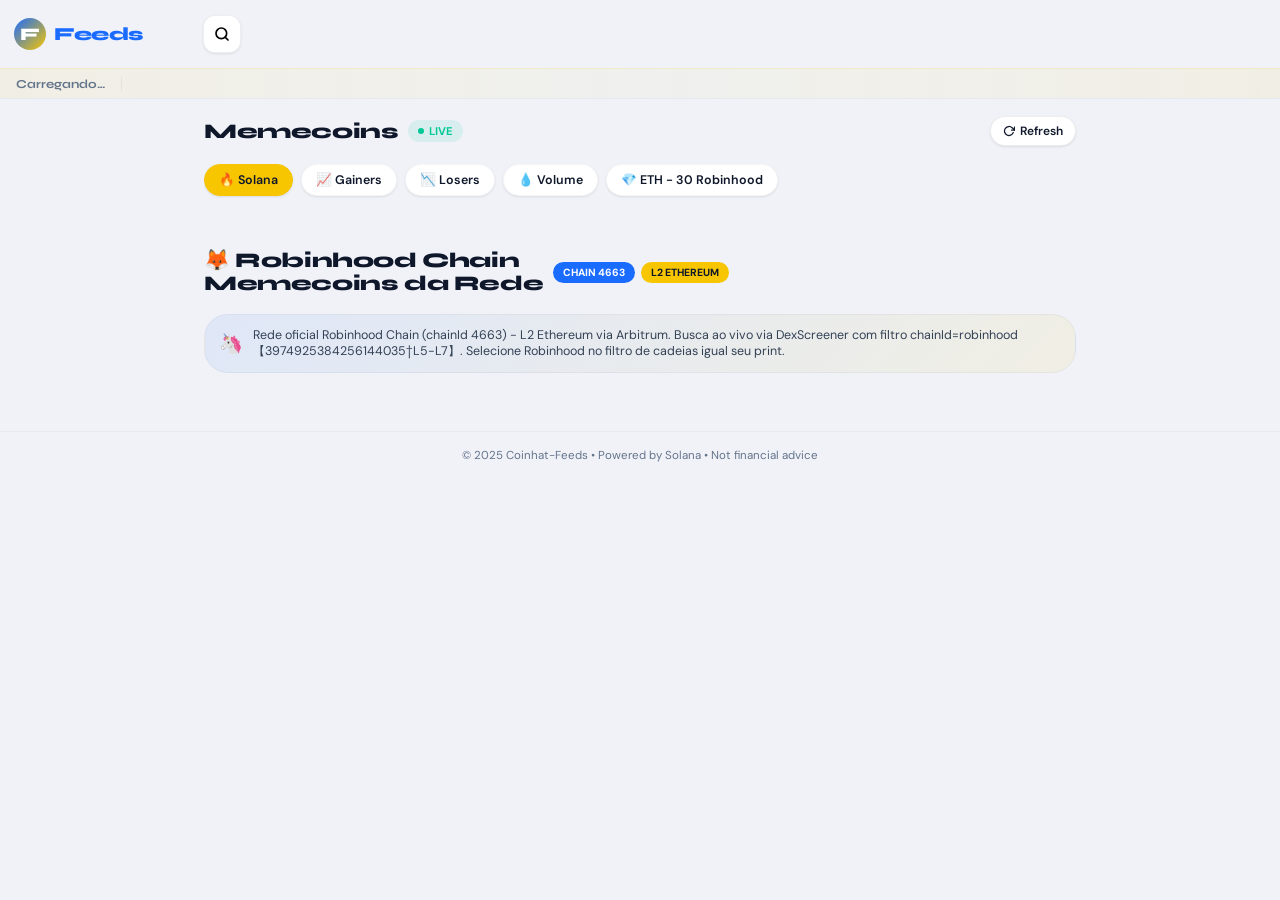
==== commit 434f1907: "Update index.html" ====
--- a/coinhat-feeds/index.html
+++ b/coinhat-feeds/index.html
@@ -1,5 +1,5 @@
 <!DOCTYPE html>
-<html lang="en">
+<html lang="pt-BR">
 <head><style>
 @font-face {
   font-family: "Optimistic";
@@ -22,53 +22,917 @@
   font-family: "Optimistic Mono", ui-monospace, monospace;
 }
 </style>
-  <meta charset="UTF-8">
-  <meta name="viewport" content="width=device-width, initial-scale=1">
-  <title>React Artifact</title>
-  <style>*,:after,:before{--tw-border-spacing-x:0;--tw-border-spacing-y:0;--tw-translate-x:0;--tw-translate-y:0;--tw-rotate:0;--tw-skew-x:0;--tw-skew-y:0;--tw-scale-x:1;--tw-scale-y:1;--tw-pan-x: ;--tw-pan-y: ;--tw-pinch-zoom: ;--tw-scroll-snap-strictness:proximity;--tw-gradient-from-position: ;--tw-gradient-via-position: ;--tw-gradient-to-position: ;--tw-ordinal: ;--tw-slashed-zero: ;--tw-numeric-figure: ;--tw-numeric-spacing: ;--tw-numeric-fraction: ;--tw-ring-inset: ;--tw-ring-offset-width:0px;--tw-ring-offset-color:#fff;--tw-ring-color:rgba(59,130,246,.5);--tw-ring-offset-shadow:0 0 #0000;--tw-ring-shadow:0 0 #0000;--tw-shadow:0 0 #0000;--tw-shadow-colored:0 0 #0000;--tw-blur: ;--tw-brightness: ;--tw-contrast: ;--tw-grayscale: ;--tw-hue-rotate: ;--tw-invert: ;--tw-saturate: ;--tw-sepia: ;--tw-drop-shadow: ;--tw-backdrop-blur: ;--tw-backdrop-brightness: ;--tw-backdrop-contrast: ;--tw-backdrop-grayscale: ;--tw-backdrop-hue-rotate: ;--tw-backdrop-invert: ;--tw-backdrop-opacity: ;--tw-backdrop-saturate: ;--tw-backdrop-sepia: ;--tw-contain-size: ;--tw-contain-layout: ;--tw-contain-paint: ;--tw-contain-style: }::backdrop{--tw-border-spacing-x:0;--tw-border-spacing-y:0;--tw-translate-x:0;--tw-translate-y:0;--tw-rotate:0;--tw-skew-x:0;--tw-skew-y:0;--tw-scale-x:1;--tw-scale-y:1;--tw-pan-x: ;--tw-pan-y: ;--tw-pinch-zoom: ;--tw-scroll-snap-strictness:proximity;--tw-gradient-from-position: ;--tw-gradient-via-position: ;--tw-gradient-to-position: ;--tw-ordinal: ;--tw-slashed-zero: ;--tw-numeric-figure: ;--tw-numeric-spacing: ;--tw-numeric-fraction: ;--tw-ring-inset: ;--tw-ring-offset-width:0px;--tw-ring-offset-color:#fff;--tw-ring-color:rgba(59,130,246,.5);--tw-ring-offset-shadow:0 0 #0000;--tw-ring-shadow:0 0 #0000;--tw-shadow:0 0 #0000;--tw-shadow-colored:0 0 #0000;--tw-blur: ;--tw-brightness: ;--tw-contrast: ;--tw-grayscale: ;--tw-hue-rotate: ;--tw-invert: ;--tw-saturate: ;--tw-sepia: ;--tw-drop-shadow: ;--tw-backdrop-blur: ;--tw-backdrop-brightness: ;--tw-backdrop-contrast: ;--tw-backdrop-grayscale: ;--tw-backdrop-hue-rotate: ;--tw-backdrop-invert: ;--tw-backdrop-opacity: ;--tw-backdrop-saturate: ;--tw-backdrop-sepia: ;--tw-contain-size: ;--tw-contain-layout: ;--tw-contain-paint: ;--tw-contain-style: }/*! tailwindcss v3.4.18 | MIT License | https://tailwindcss.com*/*,:after,:before{box-sizing:border-box;border:0 solid #e5e7eb}:after,:before{--tw-content:""}:host,html{line-height:1.5;-webkit-text-size-adjust:100%;-moz-tab-size:4;-o-tab-size:4;tab-size:4;font-family:ui-sans-serif,system-ui,sans-serif,Apple Color Emoji,Segoe UI Emoji,Segoe UI Symbol,Noto Color Emoji;font-feature-settings:normal;font-variation-settings:normal;-webkit-tap-highlight-color:transparent}body{line-height:inherit}hr{height:0;color:inherit;border-top-width:1px}abbr:where([title]){-webkit-text-decoration:underline dotted;text-decoration:underline dotted}h1,h2,h3,h4,h5,h6{font-size:inherit;font-weight:inherit}a{color:inherit;text-decoration:inherit}b,strong{font-weight:bolder}code,kbd,pre,samp{font-family:ui-monospace,SFMono-Regular,Menlo,Monaco,Consolas,Liberation Mono,Courier New,monospace;font-feature-settings:normal;font-variation-settings:normal;font-size:1em}small{font-size:80%}sub,sup{font-size:75%;line-height:0;position:relative;vertical-align:baseline}sub{bottom:-.25em}sup{top:-.5em}table{text-indent:0;border-color:inherit;border-collapse:collapse}button,input,optgroup,select,textarea{font-family:inherit;font-feature-settings:inherit;font-variation-settings:inherit;font-size:100%;font-weight:inherit;line-height:inherit;letter-spacing:inherit;color:inherit;margin:0;padding:0}button,select{text-transform:none}button,input:where([type=button]),input:where([type=reset]),input:where([type=submit]){-webkit-appearance:button;background-color:transparent;background-image:none}:-moz-focusring{outline:auto}:-moz-ui-invalid{box-shadow:none}progress{vertical-align:baseline}::-webkit-inner-spin-button,::-webkit-outer-spin-button{height:auto}[type=search]{-webkit-appearance:textfield;outline-offset:-2px}::-webkit-search-decoration{-webkit-appearance:none}::-webkit-file-upload-button{-webkit-appearance:button;font:inherit}summary{display:list-item}blockquote,dd,dl,figure,h1,h2,h3,h4,h5,h6,hr,p,pre{margin:0}fieldset{margin:0}fieldset,legend{padding:0}menu,ol,ul{list-style:none;margin:0;padding:0}dialog{padding:0}textarea{resize:vertical}input::-moz-placeholder,textarea::-moz-placeholder{opacity:1;color:#9ca3af}input::placeholder,textarea::placeholder{opacity:1;color:#9ca3af}[role=button],button{cursor:pointer}:disabled{cursor:default}audio,canvas,embed,iframe,img,object,svg,video{display:block;vertical-align:middle}img,video{max-width:100%;height:auto}[hidden]:where(:not([hidden=until-found])){display:none}.container{width:100%}@media (min-width:640px){.container{max-width:640px}}@media (min-width:768px){.container{max-width:768px}}@media (min-width:1024px){.container{max-width:1024px}}@media (min-width:1280px){.container{max-width:1280px}}@media (min-width:1536px){.container{max-width:1536px}}.pointer-events-none{pointer-events:none}.visible{visibility:visible}.fixed{position:fixed}.absolute{position:absolute}.relative{position:relative}.sticky{position:sticky}.inset-0{inset:0}.-bottom-1{bottom:-.25rem}.-right-1{right:-.25rem}.left-0{left:0}.right-0{right:0}.top-0{top:0}.top-\[41px\]{top:41px}.top-\[56px\]{top:56px}.z-30{z-index:30}.z-40{z-index:40}.z-50{z-index:50}.z-\[60\]{z-index:60}.mx-auto{margin-left:auto;margin-right:auto}.-mt-0\.5{margin-top:-.125rem}.mb-6{margin-bottom:1.5rem}.ml-1{margin-left:.25rem}.ml-2{margin-left:.5rem}.ml-auto{margin-left:auto}.mt-0\.5{margin-top:.125rem}.mt-1{margin-top:.25rem}.mt-12{margin-top:3rem}.mt-2{margin-top:.5rem}.mt-8{margin-top:2rem}.flex{display:flex}.inline-flex{display:inline-flex}.grid{display:grid}.hidden{display:none}.h-1\.5{height:.375rem}.h-10{height:2.5rem}.h-11{height:2.75rem}.h-12{height:3rem}.h-14{height:3.5rem}.h-2{height:.5rem}.h-3{height:.75rem}.h-3\.5{height:.875rem}.h-4{height:1rem}.h-5{height:1.25rem}.h-7{height:1.75rem}.h-8{height:2rem}.h-9{height:2.25rem}.h-\[3px\]{height:3px}.h-\[72px\]{height:72px}.h-full{height:100%}.max-h-\[92vh\]{max-height:92vh}.min-h-\[400px\]{min-height:400px}.min-h-\[420px\]{min-height:420px}.min-h-screen{min-height:100vh}.w-1\.5{width:.375rem}.w-1\/2{width:50%}.w-10{width:2.5rem}.w-11{width:2.75rem}.w-14{width:3.5rem}.w-2{width:.5rem}.w-3{width:.75rem}.w-3\.5{width:.875rem}.w-3\/4{width:75%}.w-4{width:1rem}.w-5{width:1.25rem}.w-7{width:1.75rem}.w-8{width:2rem}.w-9{width:2.25rem}.w-full{width:100%}.w-max{width:-moz-max-content;width:max-content}.min-w-0{min-width:0}.max-w-\[100vw\]{max-width:100vw}.max-w-\[1080px\]{max-width:1080px}.max-w-\[140px\]{max-width:140px}.max-w-\[1600px\]{max-width:1600px}.max-w-\[200px\]{max-width:200px}.max-w-\[640px\]{max-width:640px}.flex-1{flex:1 1 0%}.shrink-0{flex-shrink:0}.translate-y-\[-2px\]{--tw-translate-y:-2px}.transform,.translate-y-\[-2px\]{transform:translate(var(--tw-translate-x),var(--tw-translate-y)) rotate(var(--tw-rotate)) skewX(var(--tw-skew-x)) skewY(var(--tw-skew-y)) scaleX(var(--tw-scale-x)) scaleY(var(--tw-scale-y))}@keyframes pulse{50%{opacity:.5}}.animate-pulse{animation:pulse 2s cubic-bezier(.4,0,.6,1) infinite}.cursor-pointer{cursor:pointer}.grid-cols-1{grid-template-columns:repeat(1,minmax(0,1fr))}.grid-cols-2{grid-template-columns:repeat(2,minmax(0,1fr))}.flex-col{flex-direction:column}.items-start{align-items:flex-start}.items-end{align-items:flex-end}.items-center{align-items:center}.items-baseline{align-items:baseline}.justify-end{justify-content:flex-end}.justify-center{justify-content:center}.justify-between{justify-content:space-between}.gap-0{gap:0}.gap-1{gap:.25rem}.gap-1\.5{gap:.375rem}.gap-2{gap:.5rem}.gap-3{gap:.75rem}.gap-4{gap:1rem}.space-y-2>:not([hidden])~:not([hidden]){--tw-space-y-reverse:0;margin-top:calc(.5rem*(1 - var(--tw-space-y-reverse)));margin-bottom:calc(.5rem*var(--tw-space-y-reverse))}.space-y-3>:not([hidden])~:not([hidden]){--tw-space-y-reverse:0;margin-top:calc(.75rem*(1 - var(--tw-space-y-reverse)));margin-bottom:calc(.75rem*var(--tw-space-y-reverse))}.space-y-4>:not([hidden])~:not([hidden]){--tw-space-y-reverse:0;margin-top:calc(1rem*(1 - var(--tw-space-y-reverse)));margin-bottom:calc(1rem*var(--tw-space-y-reverse))}.overflow-hidden{overflow:hidden}.overflow-x-auto{overflow-x:auto}.overflow-y-auto{overflow-y:auto}.overflow-x-clip{overflow-x:clip}.truncate{overflow:hidden;text-overflow:ellipsis}.truncate,.whitespace-nowrap{white-space:nowrap}.break-all{word-break:break-all}.rounded{border-radius:.25rem}.rounded-\[10px\]{border-radius:10px}.rounded-\[12px\]{border-radius:12px}.rounded-\[14px\]{border-radius:14px}.rounded-\[16px\]{border-radius:16px}.rounded-\[4px\]{border-radius:4px}.rounded-\[8px\]{border-radius:8px}.rounded-full{border-radius:9999px}.rounded-t-\[20px\]{border-top-left-radius:20px;border-top-right-radius:20px}.border{border-width:1px}.border-0{border-width:0}.border-\[2px\]{border-width:2px}.border-b{border-bottom-width:1px}.border-b-\[2px\]{border-bottom-width:2px}.border-r{border-right-width:1px}.border-r-\[2px\]{border-right-width:2px}.border-t-\[2px\]{border-top-width:2px}.border-\[\#00FF85\]\/30{border-color:rgba(0,255,133,.3)}.border-\[\#08090B\]{--tw-border-opacity:1;border-color:rgb(8 9 11/var(--tw-border-opacity,1))}.border-\[\#1A1D23\]{--tw-border-opacity:1;border-color:rgb(26 29 35/var(--tw-border-opacity,1))}.border-\[\#1E2128\]{--tw-border-opacity:1;border-color:rgb(30 33 40/var(--tw-border-opacity,1))}.border-\[\#2A2E38\]{--tw-border-opacity:1;border-color:rgb(42 46 56/var(--tw-border-opacity,1))}.border-\[\#F6E71D\]{--tw-border-opacity:1;border-color:rgb(246 231 29/var(--tw-border-opacity,1))}.border-\[\#FF3B30\]\/30{border-color:rgba(255,59,48,.3)}.border-white{--tw-border-opacity:1;border-color:rgb(255 255 255/var(--tw-border-opacity,1))}.bg-\[\#00FF85\]{--tw-bg-opacity:1;background-color:rgb(0 255 133/var(--tw-bg-opacity,1))}.bg-\[\#00FF85\]\/15{background-color:rgba(0,255,133,.15)}.bg-\[\#08090B\]{--tw-bg-opacity:1;background-color:rgb(8 9 11/var(--tw-bg-opacity,1))}.bg-\[\#08090B\]\/90{background-color:rgba(8,9,11,.9)}.bg-\[\#0A0C0F\]{--tw-bg-opacity:1;background-color:rgb(10 12 15/var(--tw-bg-opacity,1))}.bg-\[\#0E1014\]{--tw-bg-opacity:1;background-color:rgb(14 16 20/var(--tw-bg-opacity,1))}.bg-\[\#111318\]{--tw-bg-opacity:1;background-color:rgb(17 19 24/var(--tw-bg-opacity,1))}.bg-\[\#15181E\]{--tw-bg-opacity:1;background-color:rgb(21 24 30/var(--tw-bg-opacity,1))}.bg-\[\#1E2128\]{--tw-bg-opacity:1;background-color:rgb(30 33 40/var(--tw-bg-opacity,1))}.bg-\[\#F6E71D\]{--tw-bg-opacity:1;background-color:rgb(246 231 29/var(--tw-bg-opacity,1))}.bg-\[\#F6E71D\]\/10{background-color:rgba(246,231,29,.1)}.bg-\[\#FF3B30\]{--tw-bg-opacity:1;background-color:rgb(255 59 48/var(--tw-bg-opacity,1))}.bg-\[\#FF3B30\]\/15{background-color:rgba(255,59,48,.15)}.bg-black{--tw-bg-opacity:1;background-color:rgb(0 0 0/var(--tw-bg-opacity,1))}.bg-black\/50{background-color:rgba(0,0,0,.5)}.bg-black\/80{background-color:rgba(0,0,0,.8)}.bg-transparent{background-color:transparent}.bg-white{--tw-bg-opacity:1;background-color:rgb(255 255 255/var(--tw-bg-opacity,1))}.object-cover{-o-object-fit:cover;object-fit:cover}.p-0{padding:0}.p-1{padding:.25rem}.p-3{padding:.75rem}.p-4{padding:1rem}.p-6{padding:1.5rem}.px-1{padding-left:.25rem;padding-right:.25rem}.px-1\.5{padding-left:.375rem;padding-right:.375rem}.px-2{padding-left:.5rem;padding-right:.5rem}.px-3{padding-left:.75rem;padding-right:.75rem}.px-4{padding-left:1rem;padding-right:1rem}.px-5{padding-left:1.25rem;padding-right:1.25rem}.px-8{padding-left:2rem;padding-right:2rem}.py-0\.5{padding-top:.125rem;padding-bottom:.125rem}.py-1{padding-top:.25rem;padding-bottom:.25rem}.py-2{padding-top:.5rem;padding-bottom:.5rem}.py-3{padding-top:.75rem;padding-bottom:.75rem}.py-6{padding-top:1.5rem;padding-bottom:1.5rem}.py-\[10px\]{padding-top:10px;padding-bottom:10px}.pb-3{padding-bottom:.75rem}.pt-2{padding-top:.5rem}.text-left{text-align:left}.text-center{text-align:center}.text-right{text-align:right}.font-mono{font-family:ui-monospace,SFMono-Regular,Menlo,Monaco,Consolas,Liberation Mono,Courier New,monospace}.text-\[10px\]{font-size:10px}.text-\[11px\]{font-size:11px}.text-\[12px\]{font-size:12px}.text-\[13px\]{font-size:13px}.text-\[14px\]{font-size:14px}.text-\[16px\]{font-size:16px}.text-\[18px\]{font-size:18px}.text-\[20px\]{font-size:20px}.text-\[22px\]{font-size:22px}.text-\[8px\]{font-size:8px}.text-\[9px\]{font-size:9px}.font-bold{font-weight:700}.font-extrabold{font-weight:800}.uppercase{text-transform:uppercase}.leading-none{line-height:1}.leading-tight{line-height:1.25}.tracking-\[-0\.02em\]{letter-spacing:-.02em}.tracking-\[0\.12em\]{letter-spacing:.12em}.tracking-\[0\.25em\]{letter-spacing:.25em}.tracking-\[0\.2em\]{letter-spacing:.2em}.tracking-tight{letter-spacing:-.025em}.tracking-wide{letter-spacing:.025em}.tracking-widest{letter-spacing:.1em}.text-\[\#00FF85\]{--tw-text-opacity:1;color:rgb(0 255 133/var(--tw-text-opacity,1))}.text-\[\#F6E71D\]{--tw-text-opacity:1;color:rgb(246 231 29/var(--tw-text-opacity,1))}.text-\[\#FF3B30\]{--tw-text-opacity:1;color:rgb(255 59 48/var(--tw-text-opacity,1))}.text-black{--tw-text-opacity:1;color:rgb(0 0 0/var(--tw-text-opacity,1))}.text-white{--tw-text-opacity:1;color:rgb(255 255 255/var(--tw-text-opacity,1))}.text-white\/60{color:hsla(0,0%,100%,.6)}.text-white\/70{color:hsla(0,0%,100%,.7)}.opacity-100{opacity:1}.opacity-30{opacity:.3}.opacity-40{opacity:.4}.opacity-50{opacity:.5}.opacity-60{opacity:.6}.opacity-70{opacity:.7}.opacity-80{opacity:.8}.opacity-\[0\.6\]{opacity:.6}.shadow-\[0px_-10px_40px_rgba\(0\2c 0\2c 0\2c 0\.8\)\]{--tw-shadow:0px -10px 40px rgba(0,0,0,.8);--tw-shadow-colored:0px -10px 40px var(--tw-shadow-color)}.shadow-\[0px_-10px_40px_rgba\(0\2c 0\2c 0\2c 0\.8\)\],.shadow-\[3px_3px_0px_\#fff\]{box-shadow:var(--tw-ring-offset-shadow,0 0 #0000),var(--tw-ring-shadow,0 0 #0000),var(--tw-shadow)}.shadow-\[3px_3px_0px_\#fff\]{--tw-shadow:3px 3px 0px #fff;--tw-shadow-colored:3px 3px 0px var(--tw-shadow-color)}.shadow-\[6px_6px_0px_\#F6E71D\]{--tw-shadow:6px 6px 0px #f6e71d;--tw-shadow-colored:6px 6px 0px var(--tw-shadow-color)}.shadow-\[6px_6px_0px_\#F6E71D\],.shadow-\[8px_8px_0px_\#111318\]{box-shadow:var(--tw-ring-offset-shadow,0 0 #0000),var(--tw-ring-shadow,0 0 #0000),var(--tw-shadow)}.shadow-\[8px_8px_0px_\#111318\]{--tw-shadow:8px 8px 0px #111318;--tw-shadow-colored:8px 8px 0px var(--tw-shadow-color)}.outline-none{outline:2px solid transparent;outline-offset:2px}.blur{--tw-blur:blur(8px)}.blur,.filter{filter:var(--tw-blur) var(--tw-brightness) var(--tw-contrast) var(--tw-grayscale) var(--tw-hue-rotate) var(--tw-invert) var(--tw-saturate) var(--tw-sepia) var(--tw-drop-shadow)}.backdrop-blur-md{--tw-backdrop-blur:blur(12px)}.backdrop-blur-md,.backdrop-blur-xl{backdrop-filter:var(--tw-backdrop-blur) var(--tw-backdrop-brightness) var(--tw-backdrop-contrast) var(--tw-backdrop-grayscale) var(--tw-backdrop-hue-rotate) var(--tw-backdrop-invert) var(--tw-backdrop-opacity) var(--tw-backdrop-saturate) var(--tw-backdrop-sepia)}.backdrop-blur-xl{--tw-backdrop-blur:blur(24px)}.backdrop-filter{backdrop-filter:var(--tw-backdrop-blur) var(--tw-backdrop-brightness) var(--tw-backdrop-contrast) var(--tw-backdrop-grayscale) var(--tw-backdrop-hue-rotate) var(--tw-backdrop-invert) var(--tw-backdrop-opacity) var(--tw-backdrop-saturate) var(--tw-backdrop-sepia)}.transition{transition-property:color,background-color,border-color,text-decoration-color,fill,stroke,opacity,box-shadow,transform,filter,backdrop-filter;transition-timing-function:cubic-bezier(.4,0,.2,1);transition-duration:.15s}.transition-all{transition-property:all;transition-timing-function:cubic-bezier(.4,0,.2,1);transition-duration:.15s}.transition-colors{transition-property:color,background-color,border-color,text-decoration-color,fill,stroke;transition-timing-function:cubic-bezier(.4,0,.2,1);transition-duration:.15s}#root,body,html{min-height:100%}body{margin:0;font-family:ui-sans-serif,system-ui,-apple-system,BlinkMacSystemFont,Segoe UI,sans-serif}[role=button]:not([aria-disabled=true]),button:not(:disabled),label[for],select:not(:disabled),summary{cursor:pointer}.selection\:bg-\[\#F6E71D\] ::-moz-selection{--tw-bg-opacity:1;background-color:rgb(246 231 29/var(--tw-bg-opacity,1))}.selection\:bg-\[\#F6E71D\] ::selection{--tw-bg-opacity:1;background-color:rgb(246 231 29/var(--tw-bg-opacity,1))}.selection\:text-black ::-moz-selection{--tw-text-opacity:1;color:rgb(0 0 0/var(--tw-text-opacity,1))}.selection\:text-black ::selection{--tw-text-opacity:1;color:rgb(0 0 0/var(--tw-text-opacity,1))}.selection\:bg-\[\#F6E71D\]::-moz-selection{--tw-bg-opacity:1;background-color:rgb(246 231 29/var(--tw-bg-opacity,1))}.selection\:bg-\[\#F6E71D\]::selection{--tw-bg-opacity:1;background-color:rgb(246 231 29/var(--tw-bg-opacity,1))}.selection\:text-black::-moz-selection{--tw-text-opacity:1;color:rgb(0 0 0/var(--tw-text-opacity,1))}.selection\:text-black::selection{--tw-text-opacity:1;color:rgb(0 0 0/var(--tw-text-opacity,1))}.placeholder\:font-mono::-moz-placeholder{font-family:ui-monospace,SFMono-Regular,Menlo,Monaco,Consolas,Liberation Mono,Courier New,monospace}.placeholder\:font-mono::placeholder{font-family:ui-monospace,SFMono-Regular,Menlo,Monaco,Consolas,Liberation Mono,Courier New,monospace}.placeholder\:text-\[12px\]::-moz-placeholder{font-size:12px}.placeholder\:text-\[12px\]::placeholder{font-size:12px}.placeholder\:tracking-wide::-moz-placeholder{letter-spacing:.025em}.placeholder\:tracking-wide::placeholder{letter-spacing:.025em}.placeholder\:opacity-40::-moz-placeholder{opacity:.4}.placeholder\:opacity-40::placeholder{opacity:.4}.last\:border-0:last-child{border-width:0}.hover\:border-\[\#F6E71D\]:hover{--tw-border-opacity:1;border-color:rgb(246 231 29/var(--tw-border-opacity,1))}.hover\:border-white:hover{--tw-border-opacity:1;border-color:rgb(255 255 255/var(--tw-border-opacity,1))}.hover\:border-white\/20:hover{border-color:hsla(0,0%,100%,.2)}.hover\:bg-\[\#15181E\]:hover{--tw-bg-opacity:1;background-color:rgb(21 24 30/var(--tw-bg-opacity,1))}.hover\:bg-\[\#2A2E38\]:hover{--tw-bg-opacity:1;background-color:rgb(42 46 56/var(--tw-bg-opacity,1))}.hover\:bg-\[\#F6E71D\]:hover{--tw-bg-opacity:1;background-color:rgb(246 231 29/var(--tw-bg-opacity,1))}.hover\:bg-white:hover{--tw-bg-opacity:1;background-color:rgb(255 255 255/var(--tw-bg-opacity,1))}.hover\:text-black:hover{--tw-text-opacity:1;color:rgb(0 0 0/var(--tw-text-opacity,1))}.hover\:text-white:hover{--tw-text-opacity:1;color:rgb(255 255 255/var(--tw-text-opacity,1))}.hover\:shadow-\[3px_3px_0px_\#fff\]:hover{--tw-shadow:3px 3px 0px #fff;--tw-shadow-colored:3px 3px 0px var(--tw-shadow-color);box-shadow:var(--tw-ring-offset-shadow,0 0 #0000),var(--tw-ring-shadow,0 0 #0000),var(--tw-shadow)}.hover\:shadow-\[4px_4px_0px_\#F6E71D\]:hover{--tw-shadow:4px 4px 0px #f6e71d;--tw-shadow-colored:4px 4px 0px var(--tw-shadow-color)}.hover\:shadow-\[4px_4px_0px_\#F6E71D\]:hover,.hover\:shadow-\[4px_4px_0px_\#fff\]:hover{box-shadow:var(--tw-ring-offset-shadow,0 0 #0000),var(--tw-ring-shadow,0 0 #0000),var(--tw-shadow)}.hover\:shadow-\[4px_4px_0px_\#fff\]:hover{--tw-shadow:4px 4px 0px #fff;--tw-shadow-colored:4px 4px 0px var(--tw-shadow-color)}.hover\:shadow-\[5px_5px_0px_\#000\]:hover{--tw-shadow:5px 5px 0px #000;--tw-shadow-colored:5px 5px 0px var(--tw-shadow-color);box-shadow:var(--tw-ring-offset-shadow,0 0 #0000),var(--tw-ring-shadow,0 0 #0000),var(--tw-shadow)}.group:hover .group-hover\:text-\[\#F6E71D\]{--tw-text-opacity:1;color:rgb(246 231 29/var(--tw-text-opacity,1))}@media (min-width:768px){.md\:block{display:block}.md\:flex{display:flex}.md\:inline-flex{display:inline-flex}.md\:hidden{display:none}.md\:max-h-\[86vh\]{max-height:86vh}.md\:max-w-none{max-width:none}.md\:grid-cols-2{grid-template-columns:repeat(2,minmax(0,1fr))}.md\:grid-cols-4{grid-template-columns:repeat(4,minmax(0,1fr))}.md\:grid-cols-\[1\.6fr_1fr\]{grid-template-columns:1.6fr 1fr}.md\:flex-row{flex-direction:row}.md\:items-center{align-items:center}.md\:rounded-\[20px\]{border-radius:20px}.md\:border-\[2px\]{border-width:2px}.md\:border-b-0{border-bottom-width:0}.md\:border-r{border-right-width:1px}.md\:p-5{padding:1.25rem}.md\:p-6{padding:1.5rem}.md\:px-6{padding-left:1.5rem;padding-right:1.5rem}}@media (min-width:1024px){.lg\:flex{display:flex}.lg\:grid-cols-3{grid-template-columns:repeat(3,minmax(0,1fr))}}@media (min-width:1280px){.xl\:grid-cols-4{grid-template-columns:repeat(4,minmax(0,1fr))}}</style>
+
+  <!-- PWA - Feeds -->
+  <link rel="manifest" href="manifest.json">
+  <meta name="theme-color" content="#f7c600">
+  <meta name="apple-mobile-web-app-capable" content="yes">
+  <meta name="apple-mobile-web-app-status-bar-style" content="black-translucent">
+  <meta name="apple-mobile-web-app-title" content="Feeds">
+  <link rel="apple-touch-icon" href="icon-192x192.png">
+  <link rel="icon" type="image/png" sizes="192x192" href="icon-192x192.png">
+  <link rel="icon" type="image/png" sizes="512x512" href="icon-512x512.png">
+  <link rel="icon" type="image/png" sizes="72x72" href="icon-72x72.png">
+
+<meta charset="UTF-8"/>
+<meta name="viewport" content="width=device-width,initial-scale=1.0,viewport-fit=cover"/>
+<meta name="theme-color" content="#f7c600"/>
+<title>Feeds - Clean</title>
+<link rel="icon" type="image/png" href="assets/logo.png?v=3"/>
+<link href="https://fonts.googleapis.com/css2?family=Syne:wght@600;700;800&family=DM+Sans:opsz,wght@9..40,400;9..40,500;9..40,600&display=swap" rel="stylesheet"/>
+<style>
+:root{
+  --bg:#f0f2f8; --bg2:#e8ecf4; --card:#ffffff; --yellow:#f7c600; --yellow-lt:rgba(247,198,0,.12);
+  --blue:#1a6bff; --green:#00c896; --red:#ff4560; --red-lt:rgba(255,69,96,.1); --green-lt:rgba(0,200,150,.1);
+  --text:#0f172a; --t2:#334155; --t3:#64748b; --t4:#94a3b8;
+  --border:rgba(15,23,42,.07); --border2:rgba(15,23,42,.04);
+  --shadow-xs:0 1px 3px rgba(0,0,0,.06),0 1px 2px rgba(0,0,0,.04);
+  --shadow-sm:0 4px 16px rgba(0,0,0,.08); --shadow-md:0 8px 32px rgba(0,0,0,.1); --shadow-lg:0 16px 48px rgba(0,0,0,.14);
+  --r-xs:8px; --r-sm:12px; --r:18px; --r-lg:24px; --r-xl:32px; --hh:68px;
+  --safe-top:env(safe-area-inset-top,0px); --safe-bot:env(safe-area-inset-bottom,0px);
+}
+*,*::before,*::after{box-sizing:border-box;margin:0;padding:0;-webkit-tap-highlight-color:transparent}
+body{font-family:'DM Sans',system-ui,sans-serif;background:var(--bg);color:var(--text);min-height:100vh;overflow-x:hidden;-webkit-font-smoothing:antialiased;padding-bottom:20px;}
+a{text-decoration:none;color:inherit} button{cursor:pointer;border:none;background:none;font-family:inherit}
+#toasts{position:fixed;bottom:20px;left:50%;transform:translateX(-50%);z-index:9999;display:flex;flex-direction:column;align-items:center;gap:8px;pointer-events:none;width:90vw;max-width:340px;}
+.toast{background:rgba(15,23,42,.92);backdrop-filter:blur(16px);color:#fff;padding:12px 18px;border-radius:var(--r);font-size:.84rem;font-weight:500;width:100%;text-align:center;pointer-events:auto;opacity:0;transform:translateY(8px) scale(.96);transition:all .28s cubic-bezier(.4,0,.2,1);box-shadow:var(--shadow-md);}
+.toast.show{opacity:1;transform:translateY(0) scale(1)} .toast.success{background:rgba(0,200,150,.92)} .toast.error{background:rgba(255,69,96,.92)}
+
+/* HEADER - LIMPO */
+.header{position:fixed;top:0;left:0;right:0;z-index:200;padding-top:var(--safe-top);background:rgba(240,242,248,.92);backdrop-filter:blur(24px) saturate(2);border-bottom:1px solid var(--border2);}
+.h-inner{display:flex;align-items:center;justify-content:space-between;gap:12px;padding:08px 14px;height:var(--hh)}   
+.h-left{display:flex;align-items:center;gap:6px}
+.h-right{display:flex;align-items:center}
+
+/* Brand */
+.brand{display:flex;align-items:center;gap:9px}
+
+.brand-logo{width:36px;height:36px;border-radius:50%;object-fit:cover;box-shadow:0 0 0 2px var(--yellow),0 2px 8px rgba(247,198,0,.3);}
+.brand-name{font-family:'Syne',sans-serif;font-weight:800;font-size:1.15rem;letter-spacing:-.5px;line-height:1;background:linear-gradient(135deg,#0f172a 0%,#1a6bff 100%);-webkit-background-clip:text;-webkit-text-fill-color:transparent;background-clip:text;}
+
+/* Search - AGORA COLADO NO NOME */
+.search-wrap{position:relative;display:flex;align-items:center;gap:4px;margin-left:0px}
+.search-btn-icon{width:38px;height:38px;display:flex;align-items:center;justify-content:center;background:var(--card);border-radius:var(--r-sm);box-shadow:var(--shadow-xs);border:1px solid var(--border);transition:all .2s;flex-shrink:0;}
+.search-btn-icon:active{transform:scale(.93)}
+.search-field{width:0;opacity:0;background:var(--card);border:1.5px solid var(--border);border-radius:var(--r-sm);padding:9px 12px 9px 36px;font-family:'DM Sans',sans-serif;font-size:.875rem;color:var(--text);outline:none;transition:width .3s cubic-bezier(.4,0,.2,1),opacity .25s;pointer-events:none;}
+.search-wrap.open .search-field{width:190px;opacity:1;pointer-events:all;border-color:var(--blue)}
+.search-field-icon{position:absolute;left:10px;opacity:0;transition:opacity .25s;pointer-events:none;}
+.search-wrap.open .search-field-icon{opacity:1}
+.search-drop{position:absolute;top:calc(100% + 10px);left:0;width:300px;background:var(--card);border-radius:var(--r-lg);box-shadow:var(--shadow-lg);border:1px solid var(--border);overflow:hidden;display:none;z-index:300;}
+.search-drop.vis{display:block;animation:fadeDown .2s ease}
+.s-item{display:flex;align-items:center;gap:10px;padding:11px 16px;cursor:pointer;transition:background .15s;font-size:.875rem;}
+.s-item:hover{background:var(--yellow-lt)}
+.s-item img,.s-item .s-fallback{width:30px;height:30px;border-radius:50%;object-fit:cover;background:var(--bg);flex-shrink:0;border:1px solid var(--border);}
+.s-fallback{display:flex;align-items:center;justify-content:center;font-weight:700;font-size:.75rem;color:#fff}
+.s-name{font-weight:600;font-size:.88rem} .s-sym{color:var(--t3);font-size:.72rem} .s-price{margin-left:auto;font-weight:700;font-size:.82rem;color:var(--text)}
+
+/* TICKER */
+.ticker-wrap{overflow:hidden;background:linear-gradient(90deg,rgba(247,198,0,.08) 0%,rgba(247,198,0,.04) 50%,rgba(247,198,0,.08) 100%);border-top:1px solid rgba(247,198,0,.15);height:30px;display:flex;align-items:center;}
+.ticker-track{display:flex;align-items:center;white-space:nowrap;animation:scroll-x 40s linear infinite;}
+.t-item{display:inline-flex;align-items:center;gap:6px;padding:0 16px;font-size:.75rem;font-weight:600;border-right:1px solid rgba(0,0,0,.05);}
+.t-sym{font-family:'Syne',sans-serif;font-weight:700;font-size:.76rem} .t-p{color:var(--t2)} .t-c{font-weight:700} .t-c.up{color:var(--green)} .t-c.dn{color:var(--red)}
+@keyframes scroll-x{from{transform:translateX(0)}to{transform:translateX(-50%)}}
+
+/* MAIN */
+#app{padding-top:calc(var(--hh) + var(--safe-top) + 30px)}
+.main{padding:18px 14px 24px;max-width:900px;margin:0 auto}
+.section{display:none;animation:fadeUp .3s ease} .section.active{display:block}
+.sec-head{display:flex;align-items:center;justify-content:space-between;margin-bottom:18px}
+.sec-title{font-family:'Syne',sans-serif;font-weight:800;font-size:1.3rem;letter-spacing:-.4px;}
+.pill-btn{display:inline-flex;align-items:center;gap:5px;padding:6px 12px;background:var(--card);border-radius:99px;font-size:.75rem;font-weight:600;box-shadow:var(--shadow-xs);border:1px solid var(--border);cursor:pointer;}
+.live-dot{display:inline-flex;align-items:center;gap:5px;font-size:.7rem;font-weight:700;color:var(--green);background:var(--green-lt);padding:4px 10px;border-radius:99px;}
+.pulse{width:6px;height:6px;background:var(--green);border-radius:50%;animation:pulse 1.5s ease infinite;}
+
+@keyframes pulse{0%,100%{opacity:1;box-shadow:0 0 0 0 rgba(0,200,150,.4)}50%{opacity:.7;box-shadow:0 0 0 5px rgba(0,200,150,0)}}
+.coin-grid{display:grid;grid-template-columns:repeat(2,1fr);gap:12px;}
+@media(min-width:480px){.coin-grid{grid-template-columns:repeat(3,1fr)}} @media(min-width:700px){.coin-grid{grid-template-columns:repeat(4,1fr)}} @media(min-width:1000px){.coin-grid{grid-template-columns:repeat(6,1fr)}}
+.skel{height:195px;border-radius:var(--r-lg);background:linear-gradient(90deg,var(--bg2) 25%,var(--card) 50%,var(--bg2) 75%);background-size:300% 100%;animation:shimmer 1.5s ease infinite;}
+@keyframes shimmer{0%{background-position:100% 0}100%{background-position:-100% 0}}
+.coin-card{background:var(--card);border-radius:var(--r-lg);border:1px solid var(--border2);box-shadow:var(--shadow-xs);cursor:pointer;overflow:hidden;transition:transform .25s cubic-bezier(.34,1.2,.64,1),box-shadow .25s;position:relative;}
+.coin-card:hover{transform:translateY(-5px) scale(1.01);box-shadow:var(--shadow-md);}
+.card-top{padding:13px 13px 8px;display:flex;align-items:flex-start;justify-content:space-between}
+.card-logo{width:38px;height:38px;border-radius:50%;object-fit:cover;background:var(--bg);border:2px solid rgba(255,255,255,.8);box-shadow:0 2px 8px rgba(0,0,0,.1);}
+.card-logo-fb{width:38px;height:38px;border-radius:50%;display:flex;align-items:center;justify-content:center;font-weight:800;font-size:.82rem;color:#fff;border:2px solid rgba(255,255,255,.6);box-shadow:0 2px 8px rgba(0,0,0,.15);}
+.card-live-dot{position:absolute;bottom:0;right:0;width:11px;height:11px;background:var(--green);border-radius:50%;border:2px solid var(--card);animation:pulse 1.5s ease infinite;}
+.card-chg-badge{font-size:.7rem;font-weight:700;padding:3px 8px;border-radius:99px;display:flex;align-items:center;gap:2px;}
+.card-chg-badge.up{background:var(--green-lt);color:var(--green)} .card-chg-badge.dn{background:var(--red-lt);color:var(--red)}
+.card-body{padding:0 13px 0} .c-name{font-family:'Syne',sans-serif;font-weight:700;font-size:.82rem;white-space:nowrap;overflow:hidden;text-overflow:ellipsis;margin-bottom:1px;}
+.c-sym{font-size:.68rem;color:var(--t3);font-weight:500;margin-bottom:7px} .c-price{font-family:'Syne',sans-serif;font-weight:800;font-size:.95rem;margin-bottom:8px;}
+.card-stats{display:grid;grid-template-columns:1fr 1fr;gap:5px;margin-bottom:8px;} .cs-lbl{font-size:.58rem;color:var(--t4);text-transform:uppercase;letter-spacing:.5px} .cs-val{font-size:.72rem;font-weight:600;color:var(--t2)} .card-spark{padding:0 0 10px}
+
+/* TOKEN MODAL */
+.token-modal{position:fixed;inset:0;z-index:600;visibility:hidden;pointer-events:none;}
+.token-modal.open{visibility:visible;pointer-events:all} .modal-bg{position:absolute;inset:0;background:rgba(15,23,42,.55);backdrop-filter:blur(8px);opacity:0;transition:opacity .3s;}
+.token-modal.open .modal-bg{opacity:1}
+.modal-sheet{position:absolute;bottom:0;left:0;right:0;background:var(--card);border-radius:var(--r-xl) var(--r-xl) 0 0;max-height:93vh;overflow-y:auto;transform:translateY(100%);transition:transform .4s cubic-bezier(.32,0,.67,0);padding-bottom:calc(var(--safe-bot) + 20px);}
+.token-modal.open .modal-sheet{transform:translateY(0);transition:transform .4s cubic-bezier(.34,1.1,.64,1);}
+@media(min-width:680px){.modal-sheet{bottom:auto;top:50%;left:50%;right:auto;transform:translate(-50%,calc(-50% + 30px));width:min(540px,96vw);border-radius:var(--r-xl);max-height:88vh;} .token-modal.open .modal-sheet{transform:translate(-50%,-50%)}}
+.modal-pull{width:36px;height:4px;background:var(--bg2);border-radius:99px;margin:12px auto 0;}
+.modal-head{display:flex;align-items:center;justify-content:space-between;padding:14px 20px 10px;}
+.modal-tok-row{display:flex;align-items:center;gap:12px} .modal-logo{width:48px;height:48px;border-radius:50%;object-fit:cover;box-shadow:0 0 0 2.5px var(--yellow),var(--shadow-sm);}
+
+.modal-tname{font-family:'Syne',sans-serif;font-weight:800;font-size:1.18rem;} .modal-tsym{font-size:.8rem;color:var(--t3);margin-top:2px;display:flex;align-items:center;gap:5px} .sol-badge{background:linear-gradient(135deg,#9945FF,#19FB9B);color:#fff;font-size:.6rem;font-weight:700;padding:1px 6px;border-radius:4px;letter-spacing:.3px;}
+.modal-x{width:34px;height:34px;background:var(--bg2);border-radius:50%;display:flex;align-items:center;justify-content:center;transition:all .2s;}
+.modal-body{padding:0 16px 8px} .m-stats{display:grid;grid-template-columns:repeat(3,1fr);gap:8px;margin-bottom:14px;}
+.m-stat{background:var(--bg);border-radius:var(--r);padding:12px 10px;border:1px solid var(--border2);text-align:center;} .m-slbl{display:block;font-size:.6rem;color:var(--t3);text-transform:uppercase;letter-spacing:.6px;margin-bottom:4px;} .m-sval{font-family:'Syne',sans-serif;font-weight:700;font-size:.88rem}
+.m-chart-wrap{border-radius:var(--r-lg);overflow:hidden;margin-bottom:14px;border:1px solid var(--border2);} .m-chart-label{display:flex;align-items:center;gap:6px;padding:9px 14px;font-size:.75rem;font-weight:600;background:var(--bg);border-bottom:1px solid var(--border2);} .m-chart{width:100%;height:280px;display:block;border:none}
+.m-contract{background:var(--bg);border-radius:var(--r);padding:11px 14px;margin-bottom:12px;border:1px solid var(--border2);display:flex;align-items:center;gap:8px;}
+.m-clbl{font-size:.62rem;color:var(--t3);text-transform:uppercase;letter-spacing:.5px;white-space:nowrap;flex-shrink:0;} .m-caddr{font-size:.72rem;color:var(--t2);font-family:'SF Mono','Fira Code',monospace;flex:1;overflow:hidden;text-overflow:ellipsis;white-space:nowrap;}
+.copy-btn{padding:5px 10px;background:var(--yellow);border-radius:var(--r-xs);font-size:.72rem;font-weight:700;flex-shrink:0;transition:all .15s;} .m-links{display:flex;gap:8px;flex-wrap:wrap;margin-bottom:14px} .link-chip{display:inline-flex;align-items:center;gap:5px;padding:7px 13px;background:var(--blue-lt);color:var(--blue);border-radius:99px;font-size:.78rem;font-weight:600;border:1px solid rgba(26,107,255,.15);}
+.swap-btn{display:flex;align-items:center;justify-content:center;gap:8px;width:100%;padding:15px;background:var(--yellow);border-radius:var(--r);font-family:'Syne',sans-serif;font-weight:800;font-size:1rem;color:#0f172a;box-shadow:0 8px 28px rgba(247,198,0,.35);transition:all .2s;}
+.footer{text-align:center;padding:16px;font-size:.72rem;color:var(--t3);border-top:1px solid var(--border2);margin-top:20px;}
+.filter-tabs{display:flex;gap:8px;overflow-x:auto;padding-bottom:14px;margin-bottom:4px;scrollbar-width:none;-webkit-overflow-scrolling:touch;}
+.filter-tabs::-webkit-scrollbar{display:none} .ftab{flex-shrink:0;padding:7px 14px;background:var(--card);border:1px solid var(--border2);border-radius:99px;font-size:.78rem;font-weight:600;cursor:pointer;transition:all .2s;white-space:nowrap;box-shadow:var(--shadow-xs);}
+.ftab.active{background:var(--yellow);border-color:var(--yellow);color:#0f172a;} 
+@keyframes fadeUp{from{opacity:0;transform:translateY(16px)}to{opacity:1;transform:translateY(0)}} @keyframes fadeDown{from{opacity:0;transform:translateY(-10px)}to{opacity:1;transform:translateY(0)}}
+</style>
 </head>
 <body>
-  <div id="root"></div>
+<div id="toasts"></div>
+
+<div id="token-modal" class="token-modal">
+  <div class="modal-bg" id="modal-bg"></div>
+  <div class="modal-sheet">
+    <div class="modal-pull"></div>
+    <div class="modal-head">
+      <div class="modal-tok-row">
+        <img id="m-logo" src="" alt="" class="modal-logo" style="display:none"/>
+        <div id="m-logo-fb" style="width:48px;height:48px;border-radius:50%;display:none;align-items:center;justify-content:center;font-weight:800;font-size:.9rem;color:#fff;box-shadow:0 0 0 2.5px var(--yellow)"></div>
+        <div><div class="modal-tname" id="m-name"></div><div class="modal-tsym"><span id="m-sym"></span><span class="sol-badge">SOL</span></div></div>
+
+</div>
+      <button class="modal-x" id="modal-close"><svg width="16" height="16" viewBox="0 0 24 24" fill="none" stroke="currentColor" stroke-width="2.5" stroke-linecap="round"><path d="M18 6 6 18M6 6l12 12"/></svg></button>
+    </div>
+    <div class="modal-body">
+      <div class="m-stats">
+        <div class="m-stat"><span class="m-slbl">Preço</span><span class="m-sval" id="m-price"></span></div>
+        <div class="m-stat"><span class="m-slbl">24h</span><span class="m-sval" id="m-chg"></span></div>
+        <div class="m-stat"><span class="m-slbl">Mkt Cap</span><span class="m-sval" id="m-mcap"></span></div>
+        <div class="m-stat"><span class="m-slbl">Volume</span><span class="m-sval" id="m-vol"></span></div>
+        <div class="m-stat"><span class="m-slbl">Liquidez</span><span class="m-sval" id="m-liq"></span></div>
+        <div class="m-stat"><span class="m-slbl">Rede</span><span class="m-sval">Solana</span></div>
+      </div>
+      <div class="m-chart-wrap">
+        <div class="m-chart-label"><svg width="13" height="13" viewBox="0 0 24 24" fill="none" stroke="currentColor" stroke-width="2" stroke-linecap="round"><polyline points="22 12 18 12 15 21 9 3 6 12 2 12"/></svg> Gráfico Tempo Real — DexScreener</div>
+        <iframe id="m-chart" class="m-chart" src="" frameborder="0" allowtransparency="true"></iframe>
+      </div>
+      <div class="m-contract"><span class="m-clbl">CA</span><span class="m-caddr" id="m-contract">—</span><button class="copy-btn" id="copy-btn">Copiar</button></div>
+      <div class="m-links" id="m-links"></div>
+      <button class="swap-btn" id="modal-swap-btn"><svg width="18" height="18" viewBox="0 0 24 24" fill="none" stroke="currentColor" stroke-width="2.5" stroke-linecap="round" stroke-linejoin="round"><polyline points="17 1 21 5 17 9"/><path d="M3 11V9a4 4 0 0 1 4-4h14"/><polyline points="7 23 3 19 7 15"/><path d="M21 13v2a4 4 0 0 1-4 4H3"/></svg> Swap via Jupiter</button>
+    </div>
+  </div>
+</div>
+
+<div id="app">
+  <!-- HEADER LIMPO - SEM MENU, LUPA COLADA NO NOME -->
+  <header class="header">
+    <div class="h-inner">
+      <div class="h-left">
+        <a href="#" class="brand" style="display:flex;align-items:center;gap:8px">
+          <div style="width:32px;height:32px;border-radius:50%;background:linear-gradient(135deg,#1a6bff,#f7c600);display:flex;align-items:center;justify-content:center;color:#fff;font-weight:800;font-family:Syne;font-size:1.1rem">F</div>
+          <span class="brand-name" style="background:none;-webkit-text-fill-color:#1a6bff;color:#1a6bff">Feeds</span>
+        </a>
+        <!-- LUPA AGORA BEM PRÓXIMA DO NOME -->
+        <div class="search-wrap" id="search-wrap">
+          <span class="search-field-icon"><svg width="14" height="14" viewBox="0 0 24 24" fill="none" stroke="var(--t3)" stroke-width="2.5" stroke-linecap="round"><circle cx="11" cy="11" r="8"/><path d="m21 21-4.35-4.35"/></svg></span>
+          <input class="search-field" id="search-field" type="text" placeholder="Buscar token…" autocomplete="off"/>
+          <button class="search-btn-icon" id="search-toggle" aria-label="Buscar"><svg width="16" height="16" viewBox="0 0 24 24" fill="none" stroke="currentColor" stroke-width="2.5" stroke-linecap="round"><circle cx="11" cy="11" r="8"/><path d="m21 21-4.35-4.35"/></svg></button>
+          <div class="search-drop" id="search-drop"></div>
+        </div>
+      </div>
+      <div class="h-right"></div>
+    </div>
+    <div class="ticker-wrap"><div class="ticker-track" id="ticker-track"><span class="t-item"><span class="t-sym" style="color:var(--t3)">Carregando…</span></span></div></div>
+  </header>
+
+  <main class="main">
+    <section id="sec-home" class="section active">
+      <div class="sec-head">
+        <div style="display:flex;align-items:center;gap:10px"><h1 class="sec-title">Memecoins</h1><div class="live-dot"><span class="pulse"></span>LIVE</div></div>
+
+<div class="pill-btn" id="refresh-btn"><svg width="12" height="12" viewBox="0 0 24 24" fill="none" stroke="currentColor" stroke-width="2.5" stroke-linecap="round"><polyline points="23 4 23 10 17 10"/><path d="M20.49 15a9 9 0 1 1-2.12-9.36L23 10"/></svg> Refresh</div>
+      </div>
+      <div class="filter-tabs" id="filter-tabs">
+        <div class="ftab active" data-filter="all">🔥 Solana</div><div class="ftab" data-filter="gainers">📈 Gainers</div><div class="ftab" data-filter="losers">📉 Losers</div><div class="ftab" data-filter="volume">💧 Volume</div><div class="ftab" id="tab-eth">💎 ETH - 30 Robinhood</div>
+      </div>
+      
+      <div class="coin-grid" id="coin-grid"></div>
+
+      <!-- NOVA LISTA ETHEREUM 30 MEMECOINS ROBINHOOD STYLE -->
+      <div id="eth-section" style="margin-top:36px">
+        <div class="sec-head" style="margin-top:28px;flex-direction:column;align-items:flex-start;gap:8px">
+          <div style="display:flex;align-items:center;gap:10px;flex-wrap:wrap">
+            <h2 class="sec-title" style="font-size:1.3rem;line-height:1.1">🦊 Robinhood Chain<br>Memecoins da Rede</h2>
+            <div style="display:flex;gap:6px">
+              <span style="font-size:.65rem;background:#1a6bff;color:#fff;padding:4px 10px;border-radius:99px;font-weight:700">CHAIN 4663</span>
+              <span style="font-size:.65rem;background:#f7c600;color:#0f172a;padding:4px 10px;border-radius:99px;font-weight:700">L2 ETHEREUM</span>
+            </div>
+          </div>
+        </div>
+        <div style="background:linear-gradient(135deg,rgba(26,107,255,.08),rgba(247,198,0,.08));border:1px solid var(--border2);border-radius:var(--r-lg);padding:12px 14px;margin-bottom:14px;display:flex;align-items:center;gap:10px;font-size:.78rem;color:var(--t2)">
+          <span style="font-size:1.2rem">🦄</span> Rede oficial Robinhood Chain (chainId 4663) - L2 Ethereum via Arbitrum. Busca ao vivo via DexScreener com filtro chainId=robinhood【3974925384256144035†L5-L7】. Selecione Robinhood no filtro de cadeias igual seu print.
+        </div>
+        <div class="coin-grid" id="eth-grid"></div>
+      </div>
+
+    </section>
+  </main>
+  <footer class="footer">© 2025 Coinhat-Feeds • Powered by Solana • Not financial advice</footer>
+</div>
+
+<script>
+const REF = "Bv9FatggxzDiWqYNEL9szrDvtmhXcx2xPeUKptGiWmie";
+const $ = id => document.getElementById(id);
+const fmt = {price(n){if(!n && n!==0)return'—';n=parseFloat(n);if(n<0.000001)return'$'+n.toExponential(2);if(n<0.01)return'$'+n.toFixed(6);if(n<1)return'$'+n.toFixed(4);if(n<1000)return'$'+n.toFixed(3);return'$'+n.toLocaleString('pt-BR',{maximumFractionDigits:2});},large(n){if(!n)return'—';if(n>=1e9)return'$'+(n/1e9).toFixed(2)+'B';if(n>=1e6)return'$'+(n/1e6).toFixed(2)+'M';if(n>=1e3)return'$'+(n/1e3).toFixed(1)+'K';return'$'+parseFloat(n).toFixed(2);},pct(n){if(n===undefined||n===null)return'—';const v=parseFloat(n);return(v>0?'+':'')+v.toFixed(2)+'%';},addr(a){return a?a.slice(0,6)+'…'+a.slice(-5):'—'}};
+function toast(msg,type='info'){const c=$('toasts'), t=document.createElement('div');t.className='toast '+type;t.textContent=msg;c.appendChild(t);requestAnimationFrame(()=>requestAnimationFrame(()=>t.classList.add('show')));setTimeout(()=>{t.classList.remove('show');setTimeout(()=>t.remove(),400)},2800);}
+const cache={set(k,v,ttl=300000){try{localStorage.setItem('cf2_'+k,JSON.stringify({v,t:Date.now()+ttl}))}catch(e){}},get(k){try{const d=JSON.parse(localStorage.getItem('cf2_'+k));if(d&&d.t>Date.now())return d.v}catch(e){}return null}};
+function sparkline(up,w=120,h=36){const pts=[];let y=h/2;for(let i=0;i<12;i++){y+=((Math.random()-.44)*(up?1.2:1))*5;y=Math.max(4,Math.min(h-4,y));pts.push({x:i*(w/11),y});}const line='M'+pts.map(p=>${p.x.toFixed(1)},${p.y.toFixed(1)}).join(' L ');return{line,area:line+ L ${w},${h} L 0,${h} Z};}
+
+const searchWrap=$('search-wrap'), searchField=$('search-field'), searchDrop=$('search-drop');let searchTimer;
+$('search-toggle').addEventListener('click',()=>{if(searchWrap.classList.toggle('open'))searchField.focus();else{searchField.value='';searchDrop.classList.remove('vis');}});
+searchField.addEventListener('input',()=>{clearTimeout(searchTimer);const q=searchField.value.trim();if(q.length<2){searchDrop.classList.remove('vis');return;}searchTimer=setTimeout(()=>doSearch(q),380);});
+document.addEventListener('click',e=>{if(!searchWrap.contains(e.target)){searchDrop.classList.remove('vis');searchWrap.classList.remove('open');}});
+async function doSearch(q){const cached=cache.get('s_'+q);if(cached){renderSearch(cached);return;}try{const r=await fetch(https://api.dexscreener.com/latest/dex/search?q=${encodeURIComponent(q)});const d=await r.json();const pairs=(d.pairs||[]).filter(p=>p.chainId==='solana').slice(0,7);cache.set('s_'+q,pairs,60000);renderSearch(pairs);}catch(e){}}
+function renderSearch(pairs){if(!pairs.length){searchDrop.innerHTML='<div class="s-item" style="color:var(--t3);justify-content:center;padding:18px">Nenhum resultado</div>';searchDrop.classList.add('vis');return;}const COLORS=['#f7c600','#1a6bff','#16c784','#ea3943','#9945ff','#ff6b2b','#00d4ff'];searchDrop.innerHTML=pairs.map((p,i)=>{const hasImg=p.info?.imageUrl;const col=COLORS[i%COLORS.length];const init=(p.baseToken?.symbol||'?').slice(0,2).toUpperCase();return<div class="s-item" data-idx="${i}">${hasImg?<img src="${p.info.imageUrl}" onerror="this.style.display='none';this.nextSibling.style.display='flex'">:''}<div class="s-fallback" style="background:${col};${hasImg?'display:none':'display:flex'}">${init}</div><div><div class="s-name">${p.baseToken?.name||'—'}</div><div class="s-sym">${p.baseToken?.symbol||''}</div></div><span class="s-price">${fmt.price(p.priceUsd)}</span></div>;}).join('');searchDrop.classList.add('vis');searchDrop.querySelectorAll('.s-item').forEach((el,i)=>{el.addEventListener('click',()=>{openModal(pairs[i]);searchDrop.classList.remove('vis');searchWrap.classList.remove('open');searchField.value='';});});}
+const LOGO_COLORS=['#9945ff','#f7c600','#1a6bff','#16c784','#ea3943','#ff6b2b','#00d4ff','#ff2e7e','#00c896','#ffb800','#3b82f6','#10b981'];let allCoins=[],filteredCoins=[];
+function mockCoins(){const d=[{n:'Bonk',s:'BONK',p:0.0000248,c:12.4,mc:1580000000,v:89000000,l:12000000},{n:'dogwifhat',s:'WIF',p:1.42,c:-3.2,mc:1420000000,v:134000000,l:18000000},{n:'Popcat',s:'POPCAT',p:0.482,c:8.1,mc:480000000,v:42000000,l:9000000},{n:'MEW',s:'MEW',p:0.00621,c:22.3,mc:620000000,v:51000000,l:7500000},{n:'Fwog',s:'FWOG',p:0.083,c:-1.4,mc:83000000,v:12000000,l:4000000},{n:'Retardio',s:'RETARDIO',p:0.0142,c:5.7,mc:14200000,v:3200000,l:2100000},{n:'Book of Meme',s:'BOME',p:0.00902,c:-0.8,mc:380000000,v:28000000,l:8000000},{n:'Silly Dragon',s:'SILLY',p:0.00421,c:14.2,mc:42100000,v:9800000,l:1900000},{n:'Catwifhat',s:'CWIF',p:0.00038,c:31.0,mc:3800000,v:1200000,l:450000},{n:'Peng',s:'PENG',p:0.00287,c:-5.1,mc:2870000,v:890000,l:320000},{n:'Moo Deng',s:'MOODENG',p:0.00512,c:47.1,mc:51200000,v:18900000,l:3200000},{n:'Goat',s:'GOAT',p:0.312,c:-2.9,mc:312000000,v:22000000,l:6700000},{n:'Act I',s:'ACT',p:0.0078,c:6.2,mc:7800000,v:2100000,l:780000},{n:'Zerebro',s:'ZEREBRO',p:0.0234,c:13.5,mc:23400000,v:7800000,l:1900000},{n:'AI16Z',s:'AI16Z',p:0.421,c:-1.2,mc:421000000,v:31000000,l:8900000},{n:'Pnut',s:'PNUT',p:0.182,c:4.8,mc:182000000,v:15400000,l:4200000},{n:'Harambe',s:'HARAMBE',p:0.00193,c:9.8,mc:1930000,v:670000,l:280000},{n:'Nyan Cat',s:'NYAN',p:0.00044,c:2.3,mc:4400000,v:1100000,l:550000},];return d.map((m,i)=>({pairAddress:'mock_'+i,chainId:'solana',baseToken:{name:m.n,symbol:m.s,address:'So11111111111111111111111111111111111111'+i},priceUsd:String(m.p),priceChange:{h24:m.c},marketCap:m.mc,volume:{h24:m.v},liquidity:{usd:m.l},info:{}}));}
+
+async function loadCoins(){const grid=$('coin-grid');grid.innerHTML=Array(18).fill('<div class="skel"></div>').join('');let coins=cache.get('coins2');if(!coins){try{const r=await fetch('https://api.dexscreener.com/token-boosts/top/v1');const boosts=await r.json();const addrs=boosts.filter(t=>t.chainId==='solana').slice(0,20).map(t=>t.tokenAddress).join(',');if(addrs){const r2=await fetch(https://api.dexscreener.com/latest/dex/tokens/${addrs});const d2=await r2.json();const seen=new Map();(d2.pairs[]).filter(p=>p.chainId==='solana').forEach(p=>{const k=p.baseToken?.address;if(!k)return;const liq=parseFloat(p.liquidity?.usd0);const cur=seen.get(k);if(!curliq>parseFloat(cur.liquidity?.usd0))seen.set(k,p);});coins=[...seen.values()].slice(0,18);}if(!coinscoins.length<6){const r3=await fetch('https://api.dexscreener.com/latest/dex/search?q=solana+meme');const d3=await r3.json();const existing=new Set((coins[]).map(p=>p.baseToken?.address));coins=coins[];for(const p of (d3.pairs[]).filter(p=>p.chainId==='solana')){if(!existing.has(p.baseToken?.address)){coins.push(p);existing.add(p.baseToken?.address);}if(coins.length>=18)break;}}cache.set('coins2',coins,30000);}catch(e){coins=mockCoins();toast('Modo demo — APIs offline','error');}}allCoins=coins;filteredCoins=[...coins];renderCoins(filteredCoins);buildTicker(coins);}
+function renderCoins(coins){const grid=$('coin-grid');grid.innerHTML='';coins.slice(0,18).forEach((p,i)=>{const price=parseFloat(p.priceUsd0);const chg=parseFloat(p.priceChange?.h240);const up=chg>=0;const col=LOGO_COLORS[i%LOGO_COLORS.length];const hasImg=p.info?.imageUrl;const spark=sparkline(up);const card=document.createElement('div');card.className='coin-card';card.style.animation=fadeUp .38s ease ${i*28}ms both;card.innerHTML=<div class="card-top"><div class="card-logo-wrap" style="position:relative">${hasImg?<img class="card-logo" src="${p.info.imageUrl}" alt="" onerror="this.style.display='none';this.nextElementSibling.style.display='flex'">:''}<div class="card-logo-fb" style="background:${col};display:${hasImg?'none':'flex'}">${(p.baseToken?.symbol||'?').slice(0,2).toUpperCase()}</div><div class="card-live-dot"></div></div><div class="card-chg-badge ${up?'up':'dn'}">${up?'▲':'▼'}${Math.abs(chg).toFixed(1)}%</div></div><div class="card-body"><div class="c-name">${p.baseToken?.name||'—'}</div><div class="c-sym">${p.baseToken?.symbol||'—'}</div><div class="c-price">${fmt.price(price)}</div><div class="card-stats"><div><div class="cs-lbl">Mkt Cap</div><div class="cs-val">${fmt.large(p.marketCap)}</div></div><div><div class="cs-lbl">Vol 24h</div><div class="cs-val">${fmt.large(p.volume?.h24)}</div></div></div></div><div class="card-spark"><svg viewBox="0 0 120 36" preserveAspectRatio="none" style="width:100%;height:38px;display:block"><defs><linearGradient id="sg${i}" x1="0" y1="0" x2="0" y2="1"><stop offset="0%" stop-color="${up?'#00c896':'#ff4560'}" stop-opacity=".25"/><stop offset="100%" stop-color="${up?'#00c896':'#ff4560'}" stop-opacity="0"/></linearGradient></defs><path d="${spark.area}" fill="url(#sg${i})"/><path d="${spark.line}" fill="none" stroke="${up?'#00c896':'#ff4560'}" stroke-width="1.8" stroke-linecap="round" stroke-linejoin="round"/></svg></div>;card.addEventListener('click',()=>openModal(p));grid.appendChild(card);});}
+document.querySelectorAll('.ftab').forEach(tab=>{tab.addEventListener('click',()=>{document.querySelectorAll('.ftab').forEach(t=>t.classList.remove('active'));tab.classList.add('active');const f=tab.dataset.filter;let coins=[...allCoins];if(f==='gainers')coins.sort((a,b)=>parseFloat(b.priceChange?0)-parseFloat(a.priceChange?.h2424||0));else if(f==='losers')coins.sort((a,b)=>parseFloat(a.priceChange?0)-parseFloat(b.priceChange?.h2424||0));else if(f==='volume')coins.sort((a,b)=>parseFloat(b.volume?0)-parseFloat(a.volume?.h2424||0));else if(f==='new')coins.reverse();filteredCoins=coins;renderCoins(coins);});});
+$('refresh-btn').addEventListener('click',()=>{cache.set('coins2',null,0);loadCoins();
+loadEthCoins();
+
+// ===== ETHEREUM 30 MEMECOINS - LISTA ROBINHOOD =====
+const ETH_MEME_LIST = [
+  {s:'PEPE', n:'Pepe', addr:'0x6982508145454Ce325dDbE47a25d4ec3d2311933'},
+  {s:'SHIB', n:'Shiba Inu', addr:'0x95aD61b0a150d79219dCF64E1E6Cc01f0B64C4cE'},
+  {s:'FLOKI', n:'Floki', addr:'0xfb5B838b6a3E049D788C35a8e21bA88e6C1021d8'},
+  {s:'MOG', n:'Mog Coin', addr:'0xaaeE1a9723aadb7C9E94C4e8c336392909e7D357'},
+  {s:'WOJAK', n:'Wojak', addr:'0x5026F006B85729a8b14553FAE6a6E6E9D7D84D6d'},
+  {s:'PEPE2.0', n:'Pepe 2.0', addr:'0xfbAF5D1d933F681A7D1Cc5A8e676dE41B394DaB6'},
+  {s:'SPX', n:'SPX6900', addr:'0xE0f63A31566C92D644E12d14286075D771f5d444'},
+  {s:'MEME', n:'Memecoin', addr:'0x1F60Da337780aBf0727d44Ca2A04162e92e218a'},
+  {s:'TURBO', n:'Turbo', addr:'0xA35923162C49d3525CCEB7f25dA250BD6A1a6236'},
+  {s:'LADYS', n:'Milady Meme', addr:'0x12970E6868f88f48dDf66dDf7D3a60B2a5D4336'},
+  {s:'BOBO', n:'Bobo Coin', addr:'0xB90B2A35C65dB935b0e2A91EAA2F690A556682E1'},
+  {s:'ANDY', n:'Andy', addr:'0x68b42a01a3Ea8a2bCe1f09665e1A17532f0C5CfD'},
+  {s:'WOLF', n:'LandWolf', addr:'0x67466BE17df83287eD2b4fE2cF71d635e15f9BF6'},
+  {s:'KISHU', n:'Kishu Inu', addr:'0xA2b4D0c19cC86a7CCADeF99b5560A55a3804d2d'},
+  {s:'ELON', n:'Dogelon Mars', addr:'0x761D38e5DDf6ccf6Cf7cCF4424C08454FF82d518'},
+  {s:'BABYDOGE', n:'Baby Doge', addr:'0x69420E3A3aa9e4829b8a39D3e6d1d549aB64b5d'},
+  {s:'AKITA', n:'Akita Inu', addr:'0x3301EeE7a59107a78c53B441A07d0Ca1C5AdeC74'},
+  {s:'HOGE', n:'Hoge Finance', addr:'0xfAd5C3098e34AfaC9e651367459349B9BAD4A86A'},
+  {s:'PIT', n:'Pitbull', addr:'0x85E1fD1F567b86D6a8cC3DBD10637F06cBDFf6f7D'},
+  {s:'SAITAMA', n:'Saitama', addr:'0xCeB2607B1B3693907a0CCa1A7191DEf867BD0f9D'},
+  {s:'MONA', n:'MonaCoin', addr:'0x27599bF532BEaD9bBa310B2a6E455f0225710e83'},
+  {s:'DOBO', n:'Dobo Token', addr:'0x5a5F9aE6757cA73d97bE13A8A604B8b6a26Ea8C5'},
+  {s:'REKT', n:'Rekt', addr:'0xA6aA394f65C400B335d1E4e2e44F167f700E4711f'},
+  {s:'PEPECOIN', n:'PepeCoin', addr:'0xa9E8aCF069C58d4B1f68Ad1d2E9DfC2e2b8f62e5'},
+  {s:'CHAD', n:'Chad Coin', addr:'0xC188b3E1cE9e4F62Aa59eB9E3D1D64FbA1C9d2F6'},
+  {s:'BEN', n:'Ben the Dog', addr:'0x9D7f7B19d2AfeE0fF0CA64B3e1515305AdAb932D'},
+  {s:'PSYOP', n:'Psyop', addr:'0x5Ef83e975CF2eE9B32A3805a0b624E88B4397A69'},
+  {s:'BOB', n:'BOB', addr:'0xB0B19533052C4Ef2B68Ba5b0e65F0A3a5dFD2BF'},
+  {s:'JOE', n:'Joe Coin', addr:'0x2E9F1D8a3D2C4f7A9b0E1d2C3F4a5B6a7D8E9F0A1'},
+  {s:'PONKE', n:'Ponke ETH', addr:'0x3a2d7d5a5b5c6d7e8f9a0b1c2d3e4f5a6b7c8d9e0'}
+];
+
+async function loadEthCoins(){
+  const grid = $('eth-grid');
+  grid.innerHTML = Array(30).fill('<div class="skel"></div>').join('');
+  let pairs = [];
+  try{
+    // Busca tokens ETH em lotes de 10
+    const addrs = ETH_MEME_LIST.slice(0,30).map(t=>t.addr).join(',');
+    const r = await fetch(https://api.dexscreener.com/latest/dex/tokens/${addrs});
+    const d = await r.json();
+    const seen = new Map();
+    (d.pairs||[]).filter(p=>p.chainId==='ethereum').forEach(p=>{
+      const k=p.baseToken?.address?.toLowerCase(); if(!k) return;
+      const liq=parseFloat(p.liquidity?.usd||0);
+      const cur=seen.get(k);
+      if(!curliq>parseFloat(cur.liquidity?.usd0)) seen.set(k,p);
+    });
+    pairs = [...seen.values()];
+    // Completa com busca por nome se faltar
+    if(pairs.length < 20){
+      for(let item of ETH_MEME_LIST){
+        if(pairs.length>=30) break;
+        if(seen.has(item.addr.toLowerCase())) continue;
+        try{
+          const rs = await fetch(https://api.dexscreener.com/latest/dex/search?q=${item.s});
+          const ds = await rs.json();
+          const fp = (ds.pairs||[]).find(p=>p.chainId==='ethereum' && p.baseToken?.symbol?.toUpperCase().includes(item.s));
+          if(fp) pairs.push(fp);
+        }catch(e){}
+      }
+    }
+  }catch(e){
+    console.log('eth fetch fail',e);
+  }
+  // Fallback mock se ainda vazio
+
+if(pairs.length < 10){
+    pairs = ETH_MEME_LIST.map((m,i)=>({
+      chainId:'ethereum',
+      pairAddress:'eth_mock_'+i,
+      baseToken:{name:m.n, symbol:m.s, address:m.addr},
+      priceUsd: (Math.random()*0.01+0.000001).toFixed(8),
+      priceChange:{h24: (Math.random()*40-15).toFixed(2)},
+      marketCap: Math.floor(Math.random()*50000000+5000000),
+      volume:{h24: Math.floor(Math.random()*10000000+500000)},
+      liquidity:{usd: Math.floor(Math.random()*5000000+500000)},
+      info:{}
+    }));
+  }
+  renderEthCoins(pairs.slice(0,30));
+}
+
+function renderEthCoins(coins){
+  const grid=$('eth-grid');
+  grid.innerHTML='';
+  coins.forEach((p,i)=>{
+    const price=parseFloat(p.priceUsd||0);
+    const chg=parseFloat(p.priceChange?.h24||0);
+    const up=chg>=0;
+    const col=LOGO_COLORS[i%LOGO_COLORS.length];
+    const hasImg=p.info?.imageUrl;
+    const spark=sparkline(up);
+    const card=document.createElement('div');
+    card.className='coin-card';
+    card.style.borderTop='3px solid #627EEA';
+    card.style.animation=fadeUp .38s ease ${i*18}ms both;
+    card.innerHTML=
+      <div class="card-top">
+        <div class="card-logo-wrap" style="position:relative">
+          ${hasImg?<img class="card-logo" src="${p.info.imageUrl}" alt="" onerror="this.style.display='none';this.nextElementSibling.style.display='flex'">:''}
+          <div class="card-logo-fb" style="background:${col};display:${hasImg?'none':'flex'}">${(p.baseToken?.symbol||'?').slice(0,2).toUpperCase()}</div>
+          <div class="card-live-dot" style="background:#627EEA"></div>
+        </div>
+        <div class="card-chg-badge ${up?'up':'dn'}">${up?'▲':'▼'}${Math.abs(chg).toFixed(1)}%</div>
+      </div>
+      <div class="card-body">
+        <div class="c-name">${p.baseToken?.name||'—'}</div>
+        <div class="c-sym">${p.baseToken?.symbol||'—'} <span style="font-size:.55rem;background:#627EEA11;color:#627EEA;padding:1px 5px;border-radius:4px;border:1px solid #627EEA22">RH</span></div>
+        <div class="c-price">${fmt.price(price)}</div>
+        <div class="card-stats">
+          <div><div class="cs-lbl">Mkt Cap</div><div class="cs-val">${fmt.large(p.marketCap)}</div></div>
+          <div><div class="cs-lbl">Vol 24h</div><div class="cs-val">${fmt.large(p.volume?.h24)}</div></div>
+        </div>
+      </div>
+      <div class="card-spark">
+        <svg viewBox="0 0 120 36" preserveAspectRatio="none" style="width:100%;height:38px;display:block">
+          <defs><linearGradient id="eth_sg${i}" x1="0" y1="0" x2="0" y2="1">
+            <stop offset="0%" stop-color="${up?'#627EEA':'#ff4560'}" stop-opacity=".22"/>
+            <stop offset="100%" stop-color="${up?'#627EEA':'#ff4560'}" stop-opacity="0"/>
+          </linearGradient></defs>
+          <path d="${spark.area}" fill="url(#eth_sg${i})"/>
+          <path d="${spark.line}" fill="none" stroke="${up?'#627EEA':'#ff4560'}" stroke-width="1.8" stroke-linecap="round" stroke-linejoin="round"/>
+        </svg>
+      </div>;
+    card.addEventListener('click',()=>openModal(p));
+    grid.appendChild(card);
+  });
+}
+
+// Tab ETH scroll
+document.getElementById('tab-eth')?.addEventListener('click',()=>{
+  document.querySelectorAll('.ftab').forEach(t=>t.classList.remove('active'));
+  document.getElementById('tab-eth').classList.add('active');
+  document.getElementById('eth-section').scrollIntoView({behavior:'smooth', block:'start'});
+});
+
+
+toast('Atualizando preços…','info');});
+
+// ===== API GLOBAL DE PREÇOS - BTC, ETH, SOL, BNB, XRP + MEMECOINS =====
+async function loadGlobalPrices(){
+  const tickerEl = document.getElementById('ticker-track');
+  if(!tickerEl) return;
   
-  <script type="module">var Ec=Object.create;var{getPrototypeOf:wc,defineProperty:nu,getOwnPropertyNames:Ac}=Object;var Sc=Object.prototype.hasOwnProperty;var je=(e,n,t)=>{t=e!=null?Ec(wc(e)):{};let r=n||!e||!e.__esModule?nu(t,"default",{value:e,enumerable:!0}):t;for(let l of Ac(e))if(!Sc.call(r,l))nu(r,l,{get:()=>e[l],enumerable:!0});return r};var Mr=(e,n)=>()=>(n||e((n={exports:{}}).exports,n),n.exports);var Cc=(e,n)=>{for(var t in n)nu(e,t,{get:n[t],enumerable:!0,configurable:!0,set:(r)=>n[t]=()=>r})};var kc=(e,n)=>()=>(e&&(n=e(e=0)),n);var In=Mr((Uc)=>{var It=Symbol.for("react.element"),zc=Symbol.for("react.portal"),Bc=Symbol.for("react.fragment"),Ic=Symbol.for("react.strict_mode"),Oc=Symbol.for("react.profiler"),Mc=Symbol.for("react.provider"),Nc=Symbol.for("react.context"),Qc=Symbol.for("react.forward_ref"),Pc=Symbol.for("react.suspense"),Gc=Symbol.for("react.memo"),Dc=Symbol.for("react.lazy"),Bi=Symbol.iterator;function xc(e){if(e===null||typeof e!=="object")return null;return e=Bi&&e[Bi]||e["@@iterator"],typeof e==="function"?e:null}var Mi={isMounted:function(){return!1},enqueueForceUpdate:function(){},enqueueReplaceState:function(){},enqueueSetState:function(){}},Ni=Object.assign,Qi={};function Zn(e,n,t){this.props=e,this.context=n,this.refs=Qi,this.updater=t||Mi}Zn.prototype.isReactComponent={};Zn.prototype.setState=function(e,n){if(typeof e!=="object"&&typeof e!=="function"&&e!=null)throw Error("setState(...): takes an object of state variables to update or a function which returns an object of state variables.");this.updater.enqueueSetState(this,e,n,"setState")};Zn.prototype.forceUpdate=function(e){this.updater.enqueueForceUpdate(this,e,"forceUpdate")};function Pi(){}Pi.prototype=Zn.prototype;function ru(e,n,t){this.props=e,this.context=n,this.refs=Qi,this.updater=t||Mi}var lu=ru.prototype=new Pi;lu.constructor=ru;Ni(lu,Zn.prototype);lu.isPureReactComponent=!0;var Ii=Array.isArray,Gi=Object.prototype.hasOwnProperty,uu={current:null},Di={key:!0,ref:!0,__self:!0,__source:!0};function xi(e,n,t){var r,l={},u=null,o=null;if(n!=null)for(r in n.ref!==void 0&&(o=n.ref),n.key!==void 0&&(u=""+n.key),n)Gi.call(n,r)&&!Di.hasOwnProperty(r)&&(l[r]=n[r]);var i=arguments.length-2;if(i===1)l.children=t;else if(1<i){for(var a=Array(i),f=0;f<i;f++)a[f]=arguments[f+2];l.children=a}if(e&&e.defaultProps)for(r in i=e.defaultProps,i)l[r]===void 0&&(l[r]=i[r]);return{$$typeof:It,type:e,key:u,ref:o,props:l,_owner:uu.current}}function Tc(e,n){return{$$typeof:It,type:e.type,key:n,ref:e.ref,props:e.props,_owner:e._owner}}function ou(e){return typeof e==="object"&&e!==null&&e.$$typeof===It}function Rc(e){var n={"=":"=0",":":"=2"};return"$"+e.replace(/[=:]/g,function(t){return n[t]})}var Oi=/\/+/g;function tu(e,n){return typeof e==="object"&&e!==null&&e.key!=null?Rc(""+e.key):n.toString(36)}function Qr(e,n,t,r,l){var u=typeof e;if(u==="undefined"||u==="boolean")e=null;var o=!1;if(e===null)o=!0;else switch(u){case"string":case"number":o=!0;break;case"object":switch(e.$$typeof){case It:case zc:o=!0}}if(o)return o=e,l=l(o),e=r===""?"."+tu(o,0):r,Ii(l)?(t="",e!=null&&(t=e.replace(Oi,"$&/")+"/"),Qr(l,n,t,"",function(f){return f})):l!=null&&(ou(l)&&(l=Tc(l,t+(!l.key||o&&o.key===l.key?"":(""+l.key).replace(Oi,"$&/")+"/")+e)),n.push(l)),1;if(o=0,r=r===""?".":r+":",Ii(e))for(var i=0;i<e.length;i++){u=e[i];var a=r+tu(u,i);o+=Qr(u,n,t,a,l)}else if(a=xc(e),typeof a==="function")for(e=a.call(e),i=0;!(u=e.next()).done;)u=u.value,a=r+tu(u,i++),o+=Qr(u,n,t,a,l);else if(u==="object")throw n=String(e),Error("Objects are not valid as a React child (found: "+(n==="[object Object]"?"object with keys {"+Object.keys(e).join(", ")+"}":n)+"). If you meant to render a collection of children, use an array instead.");return o}function Nr(e,n,t){if(e==null)return e;var r=[],l=0;return Qr(e,r,"","",function(u){return n.call(t,u,l++)}),r}function Yc(e){if(e._status===-1){var n=e._result;n=n(),n.then(function(t){if(e._status===0||e._status===-1)e._status=1,e._result=t},function(t){if(e._status===0||e._status===-1)e._status=2,e._result=t}),e._status===-1&&(e._status=0,e._result=n)}if(e._status===1)return e._result.default;throw e._result}var se={current:null},Pr={transition:null},Fc={ReactCurrentDispatcher:se,ReactCurrentBatchConfig:Pr,ReactCurrentOwner:uu};function Ti(){throw Error("act(...) is not supported in production builds of React.")}Uc.Children={map:Nr,forEach:function(e,n,t){Nr(e,function(){n.apply(this,arguments)},t)},count:function(e){var n=0;return Nr(e,function(){n++}),n},toArray:function(e){return Nr(e,function(n){return n})||[]},only:function(e){if(!ou(e))throw Error("React.Children.only expected to receive a single React element child.");return e}};Uc.Component=Zn;Uc.Fragment=Bc;Uc.Profiler=Oc;Uc.PureComponent=ru;Uc.StrictMode=Ic;Uc.Suspense=Pc;Uc.__SECRET_INTERNALS_DO_NOT_USE_OR_YOU_WILL_BE_FIRED=Fc;Uc.act=Ti;Uc.cloneElement=function(e,n,t){if(e===null||e===void 0)throw Error("React.cloneElement(...): The argument must be a React element, but you passed "+e+".");var r=Ni({},e.props),l=e.key,u=e.ref,o=e._owner;if(n!=null){if(n.ref!==void 0&&(u=n.ref,o=uu.current),n.key!==void 0&&(l=""+n.key),e.type&&e.type.defaultProps)var i=e.type.defaultProps;for(a in n)Gi.call(n,a)&&!Di.hasOwnProperty(a)&&(r[a]=n[a]===void 0&&i!==void 0?i[a]:n[a])}var a=arguments.length-2;if(a===1)r.children=t;else if(1<a){i=Array(a);for(var f=0;f<a;f++)i[f]=arguments[f+2];r.children=i}return{$$typeof:It,type:e.type,key:l,ref:u,props:r,_owner:o}};Uc.createContext=function(e){return e={$$typeof:Nc,_currentValue:e,_currentValue2:e,_threadCount:0,Provider:null,Consumer:null,_defaultValue:null,_globalName:null},e.Provider={$$typeof:Mc,_context:e},e.Consumer=e};Uc.createElement=xi;Uc.createFactory=function(e){var n=xi.bind(null,e);return n.type=e,n};Uc.createRef=function(){return{current:null}};Uc.forwardRef=function(e){return{$$typeof:Qc,render:e}};Uc.isValidElement=ou;Uc.lazy=function(e){return{$$typeof:Dc,_payload:{_status:-1,_result:e},_init:Yc}};Uc.memo=function(e,n){return{$$typeof:Gc,type:e,compare:n===void 0?null:n}};Uc.startTransition=function(e){var n=Pr.transition;Pr.transition={};try{e()}finally{Pr.transition=n}};Uc.unstable_act=Ti;Uc.useCallback=function(e,n){return se.current.useCallback(e,n)};Uc.useContext=function(e){return se.current.useContext(e)};Uc.useDebugValue=function(){};Uc.useDeferredValue=function(e){return se.current.useDeferredValue(e)};Uc.useEffect=function(e,n){return se.current.useEffect(e,n)};Uc.useId=function(){return se.current.useId()};Uc.useImperativeHandle=function(e,n,t){return se.current.useImperativeHandle(e,n,t)};Uc.useInsertionEffect=function(e,n){return se.current.useInsertionEffect(e,n)};Uc.useLayoutEffect=function(e,n){return se.current.useLayoutEffect(e,n)};Uc.useMemo=function(e,n){return se.current.useMemo(e,n)};Uc.useReducer=function(e,n,t){return se.current.useReducer(e,n,t)};Uc.useRef=function(e){return se.current.useRef(e)};Uc.useState=function(e){return se.current.useState(e)};Uc.useSyncExternalStore=function(e,n,t){return se.current.useSyncExternalStore(e,n,t)};Uc.useTransition=function(){return se.current.useTransition()};Uc.version="18.3.1"});var Ki=Mr((kd)=>{function au(e,n){var t=e.length;e.push(n);e:for(;0<t;){var r=t-1>>>1,l=e[r];if(0<Gr(l,n))e[r]=n,e[t]=l,t=r;else break e}}function Qe(e){return e.length===0?null:e[0]}function Rr(e){if(e.length===0)return null;var n=e[0],t=e.pop();if(t!==n){e[0]=t;e:for(var r=0,l=e.length,u=l>>>1;r<u;){var o=2*(r+1)-1,i=e[o],a=o+1,f=e[a];if(0>Gr(i,t))a<l&&0>Gr(f,i)?(e[r]=f,e[a]=t,r=a):(e[r]=i,e[o]=t,r=o);else if(a<l&&0>Gr(f,t))e[r]=f,e[a]=t,r=a;else break e}}return n}function Gr(e,n){var t=e.sortIndex-n.sortIndex;return t!==0?t:e.id-n.id}if(typeof performance==="object"&&typeof performance.now==="function")su=performance,kd.unstable_now=function(){return su.now()};else Dr=Date,fu=Dr.now(),kd.unstable_now=function(){return Dr.now()-fu};var su,Dr,fu,Ue=[],un=[],Cd=1,Ce=null,le=3,Yr=!1,On=!1,Mt=!1,Yi=typeof setTimeout==="function"?setTimeout:null,Fi=typeof clearTimeout==="function"?clearTimeout:null,Ri=typeof setImmediate<"u"?setImmediate:null;typeof navigator<"u"&&navigator.scheduling!==void 0&&navigator.scheduling.isInputPending!==void 0&&navigator.scheduling.isInputPending.bind(navigator.scheduling);function cu(e){for(var n=Qe(un);n!==null;){if(n.callback===null)Rr(un);else if(n.startTime<=e)Rr(un),n.sortIndex=n.expirationTime,au(Ue,n);else break;n=Qe(un)}}function pu(e){if(Mt=!1,cu(e),!On)if(Qe(Ue)!==null)On=!0,mu(gu);else{var n=Qe(un);n!==null&&vu(pu,n.startTime-e)}}function gu(e,n){On=!1,Mt&&(Mt=!1,Fi(Nt),Nt=-1),Yr=!0;var t=le;try{cu(n);for(Ce=Qe(Ue);Ce!==null&&(!(Ce.expirationTime>n)||e&&!Ji());){var r=Ce.callback;if(typeof r==="function"){Ce.callback=null,le=Ce.priorityLevel;var l=r(Ce.expirationTime<=n);n=kd.unstable_now(),typeof l==="function"?Ce.callback=l:Ce===Qe(Ue)&&Rr(Ue),cu(n)}else Rr(Ue);Ce=Qe(Ue)}if(Ce!==null)var u=!0;else{var o=Qe(un);o!==null&&vu(pu,o.startTime-n),u=!1}return u}finally{Ce=null,le=t,Yr=!1}}var Fr=!1,xr=null,Nt=-1,Ui=5,Li=-1;function Ji(){return kd.unstable_now()-Li<Ui?!1:!0}function iu(){if(xr!==null){var e=kd.unstable_now();Li=e;var n=!0;try{n=xr(!0,e)}finally{n?Ot():(Fr=!1,xr=null)}}else Fr=!1}var Ot;if(typeof Ri==="function")Ot=function(){Ri(iu)};else if(typeof MessageChannel<"u")Tr=new MessageChannel,du=Tr.port2,Tr.port1.onmessage=iu,Ot=function(){du.postMessage(null)};else Ot=function(){Yi(iu,0)};var Tr,du;function mu(e){xr=e,Fr||(Fr=!0,Ot())}function vu(e,n){Nt=Yi(function(){e(kd.unstable_now())},n)}kd.unstable_IdlePriority=5;kd.unstable_ImmediatePriority=1;kd.unstable_LowPriority=4;kd.unstable_NormalPriority=3;kd.unstable_Profiling=null;kd.unstable_UserBlockingPriority=2;kd.unstable_cancelCallback=function(e){e.callback=null};kd.unstable_continueExecution=function(){On||Yr||(On=!0,mu(gu))};kd.unstable_forceFrameRate=function(e){0>e||125<e?console.error("forceFrameRate takes a positive int between 0 and 125, forcing frame rates higher than 125 fps is not supported"):Ui=0<e?Math.floor(1000/e):5};kd.unstable_getCurrentPriorityLevel=function(){return le};kd.unstable_getFirstCallbackNode=function(){return Qe(Ue)};kd.unstable_next=function(e){switch(le){case 1:case 2:case 3:var n=3;break;default:n=le}var t=le;le=n;try{return e()}finally{le=t}};kd.unstable_pauseExecution=function(){};kd.unstable_requestPaint=function(){};kd.unstable_runWithPriority=function(e,n){switch(e){case 1:case 2:case 3:case 4:case 5:break;default:e=3}var t=le;le=e;try{return n()}finally{le=t}};kd.unstable_scheduleCallback=function(e,n,t){var r=kd.unstable_now();switch(typeof t==="object"&&t!==null?(t=t.delay,t=typeof t==="number"&&0<t?r+t:r):t=r,e){case 1:var l=-1;break;case 2:l=250;break;case 5:l=1073741823;break;case 4:l=1e4;break;default:l=5000}return l=t+l,e={id:Cd++,callback:n,priorityLevel:e,startTime:t,expirationTime:l,sortIndex:-1},t>r?(e.sortIndex=t,au(un,e),Qe(Ue)===null&&e===Qe(un)&&(Mt?(Fi(Nt),Nt=-1):Mt=!0,vu(pu,t-r))):(e.sortIndex=l,au(Ue,e),On||Yr||(On=!0,mu(gu))),e};kd.unstable_shouldYield=Ji;kd.unstable_wrapCallback=function(e){var n=le;return function(){var t=le;le=n;try{return e.apply(this,arguments)}finally{le=t}}}});var Ci={};Cc(Ci,{version:()=>lc,unstable_renderSubtreeIntoContainer:()=>rc,unstable_batchedUpdates:()=>tc,unmountComponentAtNode:()=>nc,render:()=>ec,hydrateRoot:()=>$f,hydrate:()=>_f,flushSync:()=>bf,findDOMNode:()=>Xf,createRoot:()=>qf,createPortal:()=>jf,__SECRET_INTERNALS_DO_NOT_USE_OR_YOU_WILL_BE_FIRED:()=>Vf});function w(e){for(var n="https://reactjs.org/docs/error-decoder.html?invariant="+e,t=1;t<arguments.length;t++)n+="&args[]="+encodeURIComponent(arguments[t]);return"Minified React error #"+e+"; visit "+n+" for the full message or use the non-minified dev environment for full errors and additional helpful warnings."}function Jn(e,n){dt(e,n),dt(e+"Capture",n)}function dt(e,n){nr[e]=n;for(e=0;e<n.length;e++)qa.add(n[e])}function Zd(e){if(Yu.call(Hi,e))return!0;if(Yu.call(Zi,e))return!1;if(Kd.test(e))return Hi[e]=!0;return Zi[e]=!0,!1}function Hd(e,n,t,r){if(t!==null&&t.type===0)return!1;switch(typeof n){case"function":case"symbol":return!0;case"boolean":if(r)return!1;if(t!==null)return!t.acceptsBooleans;return e=e.toLowerCase().slice(0,5),e!=="data-"&&e!=="aria-";default:return!1}}function Wd(e,n,t,r){if(n===null||typeof n>"u"||Hd(e,n,t,r))return!0;if(r)return!1;if(t!==null)switch(t.type){case 3:return!n;case 4:return n===!1;case 5:return isNaN(n);case 6:return isNaN(n)||1>n}return!1}function de(e,n,t,r,l,u,o){this.acceptsBooleans=n===2||n===3||n===4,this.attributeName=r,this.attributeNamespace=l,this.mustUseProperty=t,this.propertyName=e,this.type=n,this.sanitizeURL=u,this.removeEmptyString=o}function Do(e){return e[1].toUpperCase()}function xo(e,n,t,r){var l=re.hasOwnProperty(n)?re[n]:null;if(l!==null?l.type!==0:r||!(2<n.length)||n[0]!=="o"&&n[0]!=="O"||n[1]!=="n"&&n[1]!=="N")Wd(n,t,l,r)&&(t=null),r||l===null?Zd(n)&&(t===null?e.removeAttribute(n):e.setAttribute(n,""+t)):l.mustUseProperty?e[l.propertyName]=t===null?l.type===3?!1:"":t:(n=l.attributeName,r=l.attributeNamespace,t===null?e.removeAttribute(n):(l=l.type,t=l===3||l===4&&t===!0?"":""+t,r?e.setAttributeNS(r,n,t):e.setAttribute(n,t)))}function Qt(e){if(e===null||typeof e!=="object")return null;return e=Wi&&e[Wi]||e["@@iterator"],typeof e==="function"?e:null}function Yt(e){if(hu===void 0)try{throw Error()}catch(t){var n=t.stack.trim().match(/\n( *(at )?)/);hu=n&&n[1]||""}return`
-`+hu+e}function Eu(e,n){if(!e||yu)return"";yu=!0;var t=Error.prepareStackTrace;Error.prepareStackTrace=void 0;try{if(n)if(n=function(){throw Error()},Object.defineProperty(n.prototype,"props",{set:function(){throw Error()}}),typeof Reflect==="object"&&Reflect.construct){try{Reflect.construct(n,[])}catch(f){var r=f}Reflect.construct(e,[],n)}else{try{n.call()}catch(f){r=f}e.call(n.prototype)}else{try{throw Error()}catch(f){r=f}e()}}catch(f){if(f&&r&&typeof f.stack==="string"){for(var l=f.stack.split(`
-`),u=r.stack.split(`
-`),o=l.length-1,i=u.length-1;1<=o&&0<=i&&l[o]!==u[i];)i--;for(;1<=o&&0<=i;o--,i--)if(l[o]!==u[i]){if(o!==1||i!==1)do if(o--,i--,0>i||l[o]!==u[i]){var a=`
-`+l[o].replace(" at new "," at ");return e.displayName&&a.includes("<anonymous>")&&(a=a.replace("<anonymous>",e.displayName)),a}while(1<=o&&0<=i);break}}}finally{yu=!1,Error.prepareStackTrace=t}return(e=e?e.displayName||e.name:"")?Yt(e):""}function Vd(e){switch(e.tag){case 5:return Yt(e.type);case 16:return Yt("Lazy");case 13:return Yt("Suspense");case 19:return Yt("SuspenseList");case 0:case 2:case 15:return e=Eu(e.type,!1),e;case 11:return e=Eu(e.type.render,!1),e;case 1:return e=Eu(e.type,!0),e;default:return""}}function Ju(e){if(e==null)return null;if(typeof e==="function")return e.displayName||e.name||null;if(typeof e==="string")return e;switch(e){case qn:return"Fragment";case jn:return"Portal";case Fu:return"Profiler";case To:return"StrictMode";case Uu:return"Suspense";case Lu:return"SuspenseList"}if(typeof e==="object")switch(e.$$typeof){case ba:return(e.displayName||"Context")+".Consumer";case Xa:return(e._context.displayName||"Context")+".Provider";case Ro:var n=e.render;return e=e.displayName,e||(e=n.displayName||n.name||"",e=e!==""?"ForwardRef("+e+")":"ForwardRef"),e;case Yo:return n=e.displayName||null,n!==null?n:Ju(e.type)||"Memo";case an:n=e._payload,e=e._init;try{return Ju(e(n))}catch(t){}}return null}function jd(e){var n=e.type;switch(e.tag){case 24:return"Cache";case 9:return(n.displayName||"Context")+".Consumer";case 10:return(n._context.displayName||"Context")+".Provider";case 18:return"DehydratedFragment";case 11:return e=n.render,e=e.displayName||e.name||"",n.displayName||(e!==""?"ForwardRef("+e+")":"ForwardRef");case 7:return"Fragment";case 5:return n;case 4:return"Portal";case 3:return"Root";case 6:return"Text";case 16:return Ju(n);case 8:return n===To?"StrictMode":"Mode";case 22:return"Offscreen";case 12:return"Profiler";case 21:return"Scope";case 13:return"Suspense";case 19:return"SuspenseList";case 25:return"TracingMarker";case 1:case 0:case 17:case 2:case 14:case 15:if(typeof n==="function")return n.displayName||n.name||null;if(typeof n==="string")return n}return null}function Sn(e){switch(typeof e){case"boolean":case"number":case"string":case"undefined":return e;case"object":return e;default:return""}}function $a(e){var n=e.type;return(e=e.nodeName)&&e.toLowerCase()==="input"&&(n==="checkbox"||n==="radio")}function qd(e){var n=$a(e)?"checked":"value",t=Object.getOwnPropertyDescriptor(e.constructor.prototype,n),r=""+e[n];if(!e.hasOwnProperty(n)&&typeof t<"u"&&typeof t.get==="function"&&typeof t.set==="function"){var{get:l,set:u}=t;return Object.defineProperty(e,n,{configurable:!0,get:function(){return l.call(this)},set:function(o){r=""+o,u.call(this,o)}}),Object.defineProperty(e,n,{enumerable:t.enumerable}),{getValue:function(){return r},setValue:function(o){r=""+o},stopTracking:function(){e._valueTracker=null,delete e[n]}}}}function Lr(e){e._valueTracker||(e._valueTracker=qd(e))}function es(e){if(!e)return!1;var n=e._valueTracker;if(!n)return!0;var t=n.getValue(),r="";return e&&(r=$a(e)?e.checked?"true":"false":e.value),e=r,e!==t?(n.setValue(e),!0):!1}function dl(e){if(e=e||(typeof document<"u"?document:void 0),typeof e>"u")return null;try{return e.activeElement||e.body}catch(n){return e.body}}function Ku(e,n){var t=n.checked;return Z({},n,{defaultChecked:void 0,defaultValue:void 0,value:void 0,checked:t!=null?t:e._wrapperState.initialChecked})}function Vi(e,n){var t=n.defaultValue==null?"":n.defaultValue,r=n.checked!=null?n.checked:n.defaultChecked;t=Sn(n.value!=null?n.value:t),e._wrapperState={initialChecked:r,initialValue:t,controlled:n.type==="checkbox"||n.type==="radio"?n.checked!=null:n.value!=null}}function ns(e,n){n=n.checked,n!=null&&xo(e,"checked",n,!1)}function Zu(e,n){ns(e,n);var t=Sn(n.value),r=n.type;if(t!=null)if(r==="number"){if(t===0&&e.value===""||e.value!=t)e.value=""+t}else e.value!==""+t&&(e.value=""+t);else if(r==="submit"||r==="reset"){e.removeAttribute("value");return}n.hasOwnProperty("value")?Hu(e,n.type,t):n.hasOwnProperty("defaultValue")&&Hu(e,n.type,Sn(n.defaultValue)),n.checked==null&&n.defaultChecked!=null&&(e.defaultChecked=!!n.defaultChecked)}function ji(e,n,t){if(n.hasOwnProperty("value")||n.hasOwnProperty("defaultValue")){var r=n.type;if(!(r!=="submit"&&r!=="reset"||n.value!==void 0&&n.value!==null))return;n=""+e._wrapperState.initialValue,t||n===e.value||(e.value=n),e.defaultValue=n}t=e.name,t!==""&&(e.name=""),e.defaultChecked=!!e._wrapperState.initialChecked,t!==""&&(e.name=t)}function Hu(e,n,t){if(n!=="number"||dl(e.ownerDocument)!==e)t==null?e.defaultValue=""+e._wrapperState.initialValue:e.defaultValue!==""+t&&(e.defaultValue=""+t)}function ot(e,n,t,r){if(e=e.options,n){n={};for(var l=0;l<t.length;l++)n["$"+t[l]]=!0;for(t=0;t<e.length;t++)l=n.hasOwnProperty("$"+e[t].value),e[t].selected!==l&&(e[t].selected=l),l&&r&&(e[t].defaultSelected=!0)}else{t=""+Sn(t),n=null;for(l=0;l<e.length;l++){if(e[l].value===t){e[l].selected=!0,r&&(e[l].defaultSelected=!0);return}n!==null||e[l].disabled||(n=e[l])}n!==null&&(n.selected=!0)}}function Wu(e,n){if(n.dangerouslySetInnerHTML!=null)throw Error(w(91));return Z({},n,{value:void 0,defaultValue:void 0,children:""+e._wrapperState.initialValue})}function qi(e,n){var t=n.value;if(t==null){if(t=n.children,n=n.defaultValue,t!=null){if(n!=null)throw Error(w(92));if(Ft(t)){if(1<t.length)throw Error(w(93));t=t[0]}n=t}n==null&&(n=""),t=n}e._wrapperState={initialValue:Sn(t)}}function ts(e,n){var t=Sn(n.value),r=Sn(n.defaultValue);t!=null&&(t=""+t,t!==e.value&&(e.value=t),n.defaultValue==null&&e.defaultValue!==t&&(e.defaultValue=t)),r!=null&&(e.defaultValue=""+r)}function Xi(e){var n=e.textContent;n===e._wrapperState.initialValue&&n!==""&&n!==null&&(e.value=n)}function rs(e){switch(e){case"svg":return"http://www.w3.org/2000/svg";case"math":return"http://www.w3.org/1998/Math/MathML";default:return"http://www.w3.org/1999/xhtml"}}function Vu(e,n){return e==null||e==="http://www.w3.org/1999/xhtml"?rs(n):e==="http://www.w3.org/2000/svg"&&n==="foreignObject"?"http://www.w3.org/1999/xhtml":e}function tr(e,n){if(n){var t=e.firstChild;if(t&&t===e.lastChild&&t.nodeType===3){t.nodeValue=n;return}}e.textContent=n}function us(e,n,t){return n==null||typeof n==="boolean"||n===""?"":t||typeof n!=="number"||n===0||Wt.hasOwnProperty(e)&&Wt[e]?(""+n).trim():n+"px"}function os(e,n){e=e.style;for(var t in n)if(n.hasOwnProperty(t)){var r=t.indexOf("--")===0,l=us(t,n[t],r);t==="float"&&(t="cssFloat"),r?e.setProperty(t,l):e[t]=l}}function ju(e,n){if(n){if(bd[e]&&(n.children!=null||n.dangerouslySetInnerHTML!=null))throw Error(w(137,e));if(n.dangerouslySetInnerHTML!=null){if(n.children!=null)throw Error(w(60));if(typeof n.dangerouslySetInnerHTML!=="object"||!("__html"in n.dangerouslySetInnerHTML))throw Error(w(61))}if(n.style!=null&&typeof n.style!=="object")throw Error(w(62))}}function qu(e,n){if(e.indexOf("-")===-1)return typeof n.is==="string";switch(e){case"annotation-xml":case"color-profile":case"font-face":case"font-face-src":case"font-face-uri":case"font-face-format":case"font-face-name":case"missing-glyph":return!1;default:return!0}}function Fo(e){return e=e.target||e.srcElement||window,e.correspondingUseElement&&(e=e.correspondingUseElement),e.nodeType===3?e.parentNode:e}function bi(e){if(e=wr(e)){if(typeof bu!=="function")throw Error(w(280));var n=e.stateNode;n&&(n=Ul(n),bu(e.stateNode,e.type,n))}}function is(e){it?at?at.push(e):at=[e]:it=e}function as(){if(it){var e=it,n=at;if(at=it=null,bi(e),n)for(e=0;e<n.length;e++)bi(n[e])}}function ss(e,n){return e(n)}function fs(){}function cs(e,n,t){if(wu)return e(n,t);wu=!0;try{return ss(e,n,t)}finally{if(wu=!1,it!==null||at!==null)fs(),as()}}function rr(e,n){var t=e.stateNode;if(t===null)return null;var r=Ul(t);if(r===null)return null;t=r[n];e:switch(n){case"onClick":case"onClickCapture":case"onDoubleClick":case"onDoubleClickCapture":case"onMouseDown":case"onMouseDownCapture":case"onMouseMove":case"onMouseMoveCapture":case"onMouseUp":case"onMouseUpCapture":case"onMouseEnter":(r=!r.disabled)||(e=e.type,r=!(e==="button"||e==="input"||e==="select"||e==="textarea")),e=!r;break e;default:e=!1}if(e)return null;if(t&&typeof t!=="function")throw Error(w(231,n,typeof t));return t}function _d(e,n,t,r,l,u,o,i,a){var f=Array.prototype.slice.call(arguments,3);try{n.apply(t,f)}catch(v){this.onError(v)}}function ep(e,n,t,r,l,u,o,i,a){Vt=!1,pl=null,_d.apply($d,arguments)}function np(e,n,t,r,l,u,o,i,a){if(ep.apply(this,arguments),Vt){if(Vt){var f=pl;Vt=!1,pl=null}else throw Error(w(198));gl||(gl=!0,$u=f)}}function Kn(e){var n=e,t=e;if(e.alternate)for(;n.return;)n=n.return;else{e=n;do n=e,(n.flags&4098)!==0&&(t=n.return),e=n.return;while(e)}return n.tag===3?t:null}function ds(e){if(e.tag===13){var n=e.memoizedState;if(n===null&&(e=e.alternate,e!==null&&(n=e.memoizedState)),n!==null)return n.dehydrated}return null}function _i(e){if(Kn(e)!==e)throw Error(w(188))}function tp(e){var n=e.alternate;if(!n){if(n=Kn(e),n===null)throw Error(w(188));return n!==e?null:e}for(var t=e,r=n;;){var l=t.return;if(l===null)break;var u=l.alternate;if(u===null){if(r=l.return,r!==null){t=r;continue}break}if(l.child===u.child){for(u=l.child;u;){if(u===t)return _i(l),e;if(u===r)return _i(l),n;u=u.sibling}throw Error(w(188))}if(t.return!==r.return)t=l,r=u;else{for(var o=!1,i=l.child;i;){if(i===t){o=!0,t=l,r=u;break}if(i===r){o=!0,r=l,t=u;break}i=i.sibling}if(!o){for(i=u.child;i;){if(i===t){o=!0,t=u,r=l;break}if(i===r){o=!0,r=u,t=l;break}i=i.sibling}if(!o)throw Error(w(189))}}if(t.alternate!==r)throw Error(w(190))}if(t.tag!==3)throw Error(w(188));return t.stateNode.current===t?e:n}function ps(e){return e=tp(e),e!==null?gs(e):null}function gs(e){if(e.tag===5||e.tag===6)return e;for(e=e.child;e!==null;){var n=gs(e);if(n!==null)return n;e=e.sibling}return null}function ip(e){if(Ze&&typeof Ze.onCommitFiberRoot==="function")try{Ze.onCommitFiberRoot(Tl,e,void 0,(e.current.flags&128)===128)}catch(n){}}function fp(e){return e>>>=0,e===0?32:31-(ap(e)/sp|0)|0}function Ut(e){switch(e&-e){case 1:return 1;case 2:return 2;case 4:return 4;case 8:return 8;case 16:return 16;case 32:return 32;case 64:case 128:case 256:case 512:case 1024:case 2048:case 4096:case 8192:case 16384:case 32768:case 65536:case 131072:case 262144:case 524288:case 1048576:case 2097152:return e&4194240;case 4194304:case 8388608:case 16777216:case 33554432:case 67108864:return e&130023424;case 134217728:return 134217728;case 268435456:return 268435456;case 536870912:return 536870912;case 1073741824:return 1073741824;default:return e}}function vl(e,n){var t=e.pendingLanes;if(t===0)return 0;var r=0,l=e.suspendedLanes,u=e.pingedLanes,o=t&268435455;if(o!==0){var i=o&~l;i!==0?r=Ut(i):(u&=o,u!==0&&(r=Ut(u)))}else o=t&~l,o!==0?r=Ut(o):u!==0&&(r=Ut(u));if(r===0)return 0;if(n!==0&&n!==r&&(n&l)===0&&(l=r&-r,u=n&-n,l>=u||l===16&&(u&4194240)!==0))return n;if((r&4)!==0&&(r|=t&16),n=e.entangledLanes,n!==0)for(e=e.entanglements,n&=r;0<n;)t=31-Te(n),l=1<<t,r|=e[t],n&=~l;return r}function cp(e,n){switch(e){case 1:case 2:case 4:return n+250;case 8:case 16:case 32:case 64:case 128:case 256:case 512:case 1024:case 2048:case 4096:case 8192:case 16384:case 32768:case 65536:case 131072:case 262144:case 524288:case 1048576:case 2097152:return n+5000;case 4194304:case 8388608:case 16777216:case 33554432:case 67108864:return-1;case 134217728:case 268435456:case 536870912:case 1073741824:return-1;default:return-1}}function dp(e,n){for(var{suspendedLanes:t,pingedLanes:r,expirationTimes:l,pendingLanes:u}=e;0<u;){var o=31-Te(u),i=1<<o,a=l[o];if(a===-1){if((i&t)===0||(i&r)!==0)l[o]=cp(i,n)}else a<=n&&(e.expiredLanes|=i);u&=~i}}function eo(e){return e=e.pendingLanes&-1073741825,e!==0?e:e&1073741824?1073741824:0}function ys(){var e=Kr;return Kr<<=1,(Kr&4194240)===0&&(Kr=64),e}function Au(e){for(var n=[],t=0;31>t;t++)n.push(e);return n}function yr(e,n,t){e.pendingLanes|=n,n!==536870912&&(e.suspendedLanes=0,e.pingedLanes=0),e=e.eventTimes,n=31-Te(n),e[n]=t}function pp(e,n){var t=e.pendingLanes&~n;e.pendingLanes=n,e.suspendedLanes=0,e.pingedLanes=0,e.expiredLanes&=n,e.mutableReadLanes&=n,e.entangledLanes&=n,n=e.entanglements;var r=e.eventTimes;for(e=e.expirationTimes;0<t;){var l=31-Te(t),u=1<<l;n[l]=0,r[l]=-1,e[l]=-1,t&=~u}}function Lo(e,n){var t=e.entangledLanes|=n;for(e=e.entanglements;t;){var r=31-Te(t),l=1<<r;l&n|e[r]&n&&(e[r]|=n),t&=~l}}function Es(e){return e&=-e,1<e?4<e?(e&268435455)!==0?16:536870912:4:1}function ea(e,n){switch(e){case"focusin":case"focusout":gn=null;break;case"dragenter":case"dragleave":mn=null;break;case"mouseover":case"mouseout":vn=null;break;case"pointerover":case"pointerout":lr.delete(n.pointerId);break;case"gotpointercapture":case"lostpointercapture":ur.delete(n.pointerId)}}function Pt(e,n,t,r,l,u){if(e===null||e.nativeEvent!==u)return e={blockedOn:n,domEventName:t,eventSystemFlags:r,nativeEvent:u,targetContainers:[l]},n!==null&&(n=wr(n),n!==null&&Jo(n)),e;return e.eventSystemFlags|=r,n=e.targetContainers,l!==null&&n.indexOf(l)===-1&&n.push(l),e}function mp(e,n,t,r,l){switch(n){case"focusin":return gn=Pt(gn,e,n,t,r,l),!0;case"dragenter":return mn=Pt(mn,e,n,t,r,l),!0;case"mouseover":return vn=Pt(vn,e,n,t,r,l),!0;case"pointerover":var u=l.pointerId;return lr.set(u,Pt(lr.get(u)||null,e,n,t,r,l)),!0;case"gotpointercapture":return u=l.pointerId,ur.set(u,Pt(ur.get(u)||null,e,n,t,r,l)),!0}return!1}function ks(e){var n=Pn(e.target);if(n!==null){var t=Kn(n);if(t!==null){if(n=t.tag,n===13){if(n=ds(t),n!==null){e.blockedOn=n,Cs(e.priority,function(){As(t)});return}}else if(n===3&&t.stateNode.current.memoizedState.isDehydrated){e.blockedOn=t.tag===3?t.stateNode.containerInfo:null;return}}}e.blockedOn=null}function nl(e){if(e.blockedOn!==null)return!1;for(var n=e.targetContainers;0<n.length;){var t=to(e.domEventName,e.eventSystemFlags,n[0],e.nativeEvent);if(t===null){t=e.nativeEvent;var r=new t.constructor(t.type,t);Xu=r,t.target.dispatchEvent(r),Xu=null}else return n=wr(t),n!==null&&Jo(n),e.blockedOn=t,!1;n.shift()}return!0}function na(e,n,t){nl(e)&&t.delete(n)}function vp(){no=!1,gn!==null&&nl(gn)&&(gn=null),mn!==null&&nl(mn)&&(mn=null),vn!==null&&nl(vn)&&(vn=null),lr.forEach(na),ur.forEach(na)}function Gt(e,n){e.blockedOn===n&&(e.blockedOn=null,no||(no=!0,U.unstable_scheduleCallback(U.unstable_NormalPriority,vp)))}function or(e){function n(l){return Gt(l,e)}if(0<Hr.length){Gt(Hr[0],e);for(var t=1;t<Hr.length;t++){var r=Hr[t];r.blockedOn===e&&(r.blockedOn=null)}}gn!==null&&Gt(gn,e),mn!==null&&Gt(mn,e),vn!==null&&Gt(vn,e),lr.forEach(n),ur.forEach(n);for(t=0;t<fn.length;t++)r=fn[t],r.blockedOn===e&&(r.blockedOn=null);for(;0<fn.length&&(t=fn[0],t.blockedOn===null);)ks(t),t.blockedOn===null&&fn.shift()}function hp(e,n,t,r){var l=P,u=st.transition;st.transition=null;try{P=1,Ko(e,n,t,r)}finally{P=l,st.transition=u}}function yp(e,n,t,r){var l=P,u=st.transition;st.transition=null;try{P=4,Ko(e,n,t,r)}finally{P=l,st.transition=u}}function Ko(e,n,t,r){if(hl){var l=to(e,n,t,r);if(l===null)Iu(e,n,r,yl,t),ea(e,r);else if(mp(l,e,n,t,r))r.stopPropagation();else if(ea(e,r),n&4&&-1<gp.indexOf(e)){for(;l!==null;){var u=wr(l);if(u!==null&&ws(u),u=to(e,n,t,r),u===null&&Iu(e,n,r,yl,t),u===l)break;l=u}l!==null&&r.stopPropagation()}else Iu(e,n,r,null,t)}}function to(e,n,t,r){if(yl=null,e=Fo(r),e=Pn(e),e!==null)if(n=Kn(e),n===null)e=null;else if(t=n.tag,t===13){if(e=ds(n),e!==null)return e;e=null}else if(t===3){if(n.stateNode.current.memoizedState.isDehydrated)return n.tag===3?n.stateNode.containerInfo:null;e=null}else n!==e&&(e=null);return yl=e,null}function zs(e){switch(e){case"cancel":case"click":case"close":case"contextmenu":case"copy":case"cut":case"auxclick":case"dblclick":case"dragend":case"dragstart":case"drop":case"focusin":case"focusout":case"input":case"invalid":case"keydown":case"keypress":case"keyup":case"mousedown":case"mouseup":case"paste":case"pause":case"play":case"pointercancel":case"pointerdown":case"pointerup":case"ratechange":case"reset":case"resize":case"seeked":case"submit":case"touchcancel":case"touchend":case"touchstart":case"volumechange":case"change":case"selectionchange":case"textInput":case"compositionstart":case"compositionend":case"compositionupdate":case"beforeblur":case"afterblur":case"beforeinput":case"blur":case"fullscreenchange":case"focus":case"hashchange":case"popstate":case"select":case"selectstart":return 1;case"drag":case"dragenter":case"dragexit":case"dragleave":case"dragover":case"mousemove":case"mouseout":case"mouseover":case"pointermove":case"pointerout":case"pointerover":case"scroll":case"toggle":case"touchmove":case"wheel":case"mouseenter":case"mouseleave":case"pointerenter":case"pointerleave":return 4;case"message":switch(up()){case Uo:return 1;case vs:return 4;case ml:case op:return 16;case hs:return 536870912;default:return 16}default:return 16}}function Bs(){if(tl)return tl;var e,n=Zo,t=n.length,r,l="value"in dn?dn.value:dn.textContent,u=l.length;for(e=0;e<t&&n[e]===l[e];e++);var o=t-e;for(r=1;r<=o&&n[t-r]===l[u-r];r++);return tl=l.slice(e,1<r?1-r:void 0)}function rl(e){var n=e.keyCode;return"charCode"in e?(e=e.charCode,e===0&&n===13&&(e=13)):e=n,e===10&&(e=13),32<=e||e===13?e:0}function Wr(){return!0}function ta(){return!1}function Se(e){function n(t,r,l,u,o){this._reactName=t,this._targetInst=l,this.type=r,this.nativeEvent=u,this.target=o,this.currentTarget=null;for(var i in e)e.hasOwnProperty(i)&&(t=e[i],this[i]=t?t(u):u[i]);return this.isDefaultPrevented=(u.defaultPrevented!=null?u.defaultPrevented:u.returnValue===!1)?Wr:ta,this.isPropagationStopped=ta,this}return Z(n.prototype,{preventDefault:function(){this.defaultPrevented=!0;var t=this.nativeEvent;t&&(t.preventDefault?t.preventDefault():typeof t.returnValue!=="unknown"&&(t.returnValue=!1),this.isDefaultPrevented=Wr)},stopPropagation:function(){var t=this.nativeEvent;t&&(t.stopPropagation?t.stopPropagation():typeof t.cancelBubble!=="unknown"&&(t.cancelBubble=!0),this.isPropagationStopped=Wr)},persist:function(){},isPersistent:Wr}),n}function Qp(e){var n=this.nativeEvent;return n.getModifierState?n.getModifierState(e):(e=Np[e])?!!n[e]:!1}function Wo(){return Qp}function Os(e,n){switch(e){case"keyup":return Lp.indexOf(n.keyCode)!==-1;case"keydown":return n.keyCode!==229;case"keypress":case"mousedown":case"focusout":return!0;default:return!1}}function Ms(e){return e=e.detail,typeof e==="object"&&"data"in e?e.data:null}function Kp(e,n){switch(e){case"compositionend":return Ms(n);case"keypress":if(n.which!==32)return null;return ia=!0,oa;case"textInput":return e=n.data,e===oa&&ia?null:e;default:return null}}function Zp(e,n){if(Xn)return e==="compositionend"||!Vo&&Os(e,n)?(e=Bs(),tl=Zo=dn=null,Xn=!1,e):null;switch(e){case"paste":return null;case"keypress":if(!(n.ctrlKey||n.altKey||n.metaKey)||n.ctrlKey&&n.altKey){if(n.char&&1<n.char.length)return n.char;if(n.which)return String.fromCharCode(n.which)}return null;case"compositionend":return Is&&n.locale!=="ko"?null:n.data;default:return null}}function aa(e){var n=e&&e.nodeName&&e.nodeName.toLowerCase();return n==="input"?!!Hp[e.type]:n==="textarea"?!0:!1}function Ns(e,n,t,r){is(r),n=El(n,"onChange"),0<n.length&&(t=new Ho("onChange","change",null,t,r),e.push({event:t,listeners:n}))}function Wp(e){Ls(e,0)}function Yl(e){var n=$n(e);if(es(n))return e}function Vp(e,n){if(e==="change")return n}function sa(){qt&&(qt.detachEvent("onpropertychange",Ps),ir=qt=null)}function Ps(e){if(e.propertyName==="value"&&Yl(ir)){var n=[];Ns(n,ir,e,Fo(e)),cs(Wp,n)}}function jp(e,n,t){e==="focusin"?(sa(),qt=n,ir=t,qt.attachEvent("onpropertychange",Ps)):e==="focusout"&&sa()}function qp(e){if(e==="selectionchange"||e==="keyup"||e==="keydown")return Yl(ir)}function Xp(e,n){if(e==="click")return Yl(n)}function bp(e,n){if(e==="input"||e==="change")return Yl(n)}function _p(e,n){return e===n&&(e!==0||1/e===1/n)||e!==e&&n!==n}function ar(e,n){if(Ye(e,n))return!0;if(typeof e!=="object"||e===null||typeof n!=="object"||n===null)return!1;var t=Object.keys(e),r=Object.keys(n);if(t.length!==r.length)return!1;for(r=0;r<t.length;r++){var l=t[r];if(!Yu.call(n,l)||!Ye(e[l],n[l]))return!1}return!0}function fa(e){for(;e&&e.firstChild;)e=e.firstChild;return e}function ca(e,n){var t=fa(e);e=0;for(var r;t;){if(t.nodeType===3){if(r=e+t.textContent.length,e<=n&&r>=n)return{node:t,offset:n-e};e=r}e:{for(;t;){if(t.nextSibling){t=t.nextSibling;break e}t=t.parentNode}t=void 0}t=fa(t)}}function Gs(e,n){return e&&n?e===n?!0:e&&e.nodeType===3?!1:n&&n.nodeType===3?Gs(e,n.parentNode):("contains"in e)?e.contains(n):e.compareDocumentPosition?!!(e.compareDocumentPosition(n)&16):!1:!1}function Ds(){for(var e=window,n=dl();n instanceof e.HTMLIFrameElement;){try{var t=typeof n.contentWindow.location.href==="string"}catch(r){t=!1}if(t)e=n.contentWindow;else break;n=dl(e.document)}return n}function jo(e){var n=e&&e.nodeName&&e.nodeName.toLowerCase();return n&&(n==="input"&&(e.type==="text"||e.type==="search"||e.type==="tel"||e.type==="url"||e.type==="password")||n==="textarea"||e.contentEditable==="true")}function $p(e){var n=Ds(),t=e.focusedElem,r=e.selectionRange;if(n!==t&&t&&t.ownerDocument&&Gs(t.ownerDocument.documentElement,t)){if(r!==null&&jo(t)){if(n=r.start,e=r.end,e===void 0&&(e=n),"selectionStart"in t)t.selectionStart=n,t.selectionEnd=Math.min(e,t.value.length);else if(e=(n=t.ownerDocument||document)&&n.defaultView||window,e.getSelection){e=e.getSelection();var l=t.textContent.length,u=Math.min(r.start,l);r=r.end===void 0?u:Math.min(r.end,l),!e.extend&&u>r&&(l=r,r=u,u=l),l=ca(t,u);var o=ca(t,r);l&&o&&(e.rangeCount!==1||e.anchorNode!==l.node||e.anchorOffset!==l.offset||e.focusNode!==o.node||e.focusOffset!==o.offset)&&(n=n.createRange(),n.setStart(l.node,l.offset),e.removeAllRanges(),u>r?(e.addRange(n),e.extend(o.node,o.offset)):(n.setEnd(o.node,o.offset),e.addRange(n)))}}n=[];for(e=t;e=e.parentNode;)e.nodeType===1&&n.push({element:e,left:e.scrollLeft,top:e.scrollTop});typeof t.focus==="function"&&t.focus();for(t=0;t<n.length;t++)e=n[t],e.element.scrollLeft=e.left,e.element.scrollTop=e.top}}function da(e,n,t){var r=t.window===t?t.document:t.nodeType===9?t:t.ownerDocument;lo||bn==null||bn!==dl(r)||(r=bn,("selectionStart"in r)&&jo(r)?r={start:r.selectionStart,end:r.selectionEnd}:(r=(r.ownerDocument&&r.ownerDocument.defaultView||window).getSelection(),r={anchorNode:r.anchorNode,anchorOffset:r.anchorOffset,focusNode:r.focusNode,focusOffset:r.focusOffset}),Xt&&ar(Xt,r)||(Xt=r,r=El(ro,"onSelect"),0<r.length&&(n=new Ho("onSelect","select",null,n,t),e.push({event:n,listeners:r}),n.target=bn)))}function Vr(e,n){var t={};return t[e.toLowerCase()]=n.toLowerCase(),t["Webkit"+e]="webkit"+n,t["Moz"+e]="moz"+n,t}function Fl(e){if(zu[e])return zu[e];if(!_n[e])return e;var n=_n[e],t;for(t in n)if(n.hasOwnProperty(t)&&t in xs)return zu[e]=n[t];return e}function kn(e,n){Us.set(e,n),Jn(n,[e])}function ga(e,n,t){var r=e.type||"unknown-event";e.currentTarget=t,np(r,n,void 0,e),e.currentTarget=null}function Ls(e,n){n=(n&4)!==0;for(var t=0;t<e.length;t++){var r=e[t],l=r.event;r=r.listeners;e:{var u=void 0;if(n)for(var o=r.length-1;0<=o;o--){var i=r[o],a=i.instance,f=i.currentTarget;if(i=i.listener,a!==u&&l.isPropagationStopped())break e;ga(l,i,f),u=a}else for(o=0;o<r.length;o++){if(i=r[o],a=i.instance,f=i.currentTarget,i=i.listener,a!==u&&l.isPropagationStopped())break e;ga(l,i,f),u=a}}}if(gl)throw e=$u,gl=!1,$u=null,e}function x(e,n){var t=n[co];t===void 0&&(t=n[co]=new Set);var r=e+"__bubble";t.has(r)||(Js(n,e,2,!1),t.add(r))}function Bu(e,n,t){var r=0;n&&(r|=4),Js(t,e,r,n)}function sr(e){if(!e[jr]){e[jr]=!0,qa.forEach(function(t){t!=="selectionchange"&&(ng.has(t)||Bu(t,!1,e),Bu(t,!0,e))});var n=e.nodeType===9?e:e.ownerDocument;n===null||n[jr]||(n[jr]=!0,Bu("selectionchange",!1,n))}}function Js(e,n,t,r){switch(zs(n)){case 1:var l=hp;break;case 4:l=yp;break;default:l=Ko}t=l.bind(null,n,t,e),l=void 0,!_u||n!=="touchstart"&&n!=="touchmove"&&n!=="wheel"||(l=!0),r?l!==void 0?e.addEventListener(n,t,{capture:!0,passive:l}):e.addEventListener(n,t,!0):l!==void 0?e.addEventListener(n,t,{passive:l}):e.addEventListener(n,t,!1)}function Iu(e,n,t,r,l){var u=r;if((n&1)===0&&(n&2)===0&&r!==null)e:for(;;){if(r===null)return;var o=r.tag;if(o===3||o===4){var i=r.stateNode.containerInfo;if(i===l||i.nodeType===8&&i.parentNode===l)break;if(o===4)for(o=r.return;o!==null;){var a=o.tag;if(a===3||a===4){if(a=o.stateNode.containerInfo,a===l||a.nodeType===8&&a.parentNode===l)return}o=o.return}for(;i!==null;){if(o=Pn(i),o===null)return;if(a=o.tag,a===5||a===6){r=u=o;continue e}i=i.parentNode}}r=r.return}cs(function(){var f=u,v=Fo(t),h=[];e:{var m=Us.get(e);if(m!==void 0){var A=Ho,S=e;switch(e){case"keypress":if(rl(t)===0)break e;case"keydown":case"keyup":A=Gp;break;case"focusin":S="focus",A=ku;break;case"focusout":S="blur",A=ku;break;case"beforeblur":case"afterblur":A=ku;break;case"click":if(t.button===2)break e;case"auxclick":case"dblclick":case"mousedown":case"mousemove":case"mouseup":case"mouseout":case"mouseover":case"contextmenu":A=ra;break;case"drag":case"dragend":case"dragenter":case"dragexit":case"dragleave":case"dragover":case"dragstart":case"drop":A=Ap;break;case"touchcancel":case"touchend":case"touchmove":case"touchstart":A=Tp;break;case Ts:case Rs:case Ys:A=kp;break;case Fs:A=Yp;break;case"scroll":A=Ep;break;case"wheel":A=Up;break;case"copy":case"cut":case"paste":A=Bp;break;case"gotpointercapture":case"lostpointercapture":case"pointercancel":case"pointerdown":case"pointermove":case"pointerout":case"pointerover":case"pointerup":A=ua}var C=(n&4)!==0,Q=!C&&e==="scroll",c=C?m!==null?m+"Capture":null:m;C=[];for(var s=f,d;s!==null;){d=s;var p=d.stateNode;if(d.tag===5&&p!==null&&(d=p,c!==null&&(p=rr(s,c),p!=null&&C.push(fr(s,p,d)))),Q)break;s=s.return}0<C.length&&(m=new A(m,S,null,t,v),h.push({event:m,listeners:C}))}}if((n&7)===0){e:{if(m=e==="mouseover"||e==="pointerover",A=e==="mouseout"||e==="pointerout",m&&t!==Xu&&(S=t.relatedTarget||t.fromElement)&&(Pn(S)||S[nn]))break e;if(A||m){if(m=v.window===v?v:(m=v.ownerDocument)?m.defaultView||m.parentWindow:window,A){if(S=t.relatedTarget||t.toElement,A=f,S=S?Pn(S):null,S!==null&&(Q=Kn(S),S!==Q||S.tag!==5&&S.tag!==6))S=null}else A=null,S=f;if(A!==S){if(C=ra,p="onMouseLeave",c="onMouseEnter",s="mouse",e==="pointerout"||e==="pointerover")C=ua,p="onPointerLeave",c="onPointerEnter",s="pointer";if(Q=A==null?m:$n(A),d=S==null?m:$n(S),m=new C(p,s+"leave",A,t,v),m.target=Q,m.relatedTarget=d,p=null,Pn(v)===f&&(C=new C(c,s+"enter",S,t,v),C.target=d,C.relatedTarget=Q,p=C),Q=p,A&&S)n:{C=A,c=S,s=0;for(d=C;d;d=Wn(d))s++;d=0;for(p=c;p;p=Wn(p))d++;for(;0<s-d;)C=Wn(C),s--;for(;0<d-s;)c=Wn(c),d--;for(;s--;){if(C===c||c!==null&&C===c.alternate)break n;C=Wn(C),c=Wn(c)}C=null}else C=null;A!==null&&ma(h,m,A,C,!1),S!==null&&Q!==null&&ma(h,Q,S,C,!0)}}}e:{if(m=f?$n(f):window,A=m.nodeName&&m.nodeName.toLowerCase(),A==="select"||A==="input"&&m.type==="file")var z=Vp;else if(aa(m))if(Qs)z=bp;else{z=qp;var I=jp}else(A=m.nodeName)&&A.toLowerCase()==="input"&&(m.type==="checkbox"||m.type==="radio")&&(z=Xp);if(z&&(z=z(e,f))){Ns(h,z,t,v);break e}I&&I(e,m,f),e==="focusout"&&(I=m._wrapperState)&&I.controlled&&m.type==="number"&&Hu(m,"number",m.value)}switch(I=f?$n(f):window,e){case"focusin":if(aa(I)||I.contentEditable==="true")bn=I,ro=f,Xt=null;break;case"focusout":Xt=ro=bn=null;break;case"mousedown":lo=!0;break;case"contextmenu":case"mouseup":case"dragend":lo=!1,da(h,t,v);break;case"selectionchange":if(eg)break;case"keydown":case"keyup":da(h,t,v)}var B;if(Vo)e:{switch(e){case"compositionstart":var O="onCompositionStart";break e;case"compositionend":O="onCompositionEnd";break e;case"compositionupdate":O="onCompositionUpdate";break e}O=void 0}else Xn?Os(e,t)&&(O="onCompositionEnd"):e==="keydown"&&t.keyCode===229&&(O="onCompositionStart");if(O&&(Is&&t.locale!=="ko"&&(Xn||O!=="onCompositionStart"?O==="onCompositionEnd"&&Xn&&(B=Bs()):(dn=v,Zo=("value"in dn)?dn.value:dn.textContent,Xn=!0)),I=El(f,O),0<I.length&&(O=new la(O,e,null,t,v),h.push({event:O,listeners:I}),B?O.data=B:(B=Ms(t),B!==null&&(O.data=B)))),B=Jp?Kp(e,t):Zp(e,t))f=El(f,"onBeforeInput"),0<f.length&&(v=new la("onBeforeInput","beforeinput",null,t,v),h.push({event:v,listeners:f}),v.data=B)}Ls(h,n)})}function fr(e,n,t){return{instance:e,listener:n,currentTarget:t}}function El(e,n){for(var t=n+"Capture",r=[];e!==null;){var l=e,u=l.stateNode;l.tag===5&&u!==null&&(l=u,u=rr(e,t),u!=null&&r.unshift(fr(e,u,l)),u=rr(e,n),u!=null&&r.push(fr(e,u,l))),e=e.return}return r}function Wn(e){if(e===null)return null;do e=e.return;while(e&&e.tag!==5);return e?e:null}function ma(e,n,t,r,l){for(var u=n._reactName,o=[];t!==null&&t!==r;){var i=t,a=i.alternate,f=i.stateNode;if(a!==null&&a===r)break;i.tag===5&&f!==null&&(i=f,l?(a=rr(t,u),a!=null&&o.unshift(fr(t,a,i))):l||(a=rr(t,u),a!=null&&o.push(fr(t,a,i)))),t=t.return}o.length!==0&&e.push({event:n,listeners:o})}function va(e){return(typeof e==="string"?e:""+e).replace(tg,`
-`).replace(rg,"")}function qr(e,n,t){if(n=va(n),va(e)!==n&&t)throw Error(w(425))}function wl(){}function so(e,n){return e==="textarea"||e==="noscript"||typeof n.children==="string"||typeof n.children==="number"||typeof n.dangerouslySetInnerHTML==="object"&&n.dangerouslySetInnerHTML!==null&&n.dangerouslySetInnerHTML.__html!=null}function og(e){setTimeout(function(){throw e})}function Ou(e,n){var t=n,r=0;do{var l=t.nextSibling;if(e.removeChild(t),l&&l.nodeType===8)if(t=l.data,t==="/$"){if(r===0){e.removeChild(l),or(n);return}r--}else t!=="$"&&t!=="$?"&&t!=="$!"||r++;t=l}while(t);or(n)}function hn(e){for(;e!=null;e=e.nextSibling){var n=e.nodeType;if(n===1||n===3)break;if(n===8){if(n=e.data,n==="$"||n==="$!"||n==="$?")break;if(n==="/$")return null}}return e}function ya(e){e=e.previousSibling;for(var n=0;e;){if(e.nodeType===8){var t=e.data;if(t==="$"||t==="$!"||t==="$?"){if(n===0)return e;n--}else t==="/$"&&n++}e=e.previousSibling}return null}function Pn(e){var n=e[Ke];if(n)return n;for(var t=e.parentNode;t;){if(n=t[nn]||t[Ke]){if(t=n.alternate,n.child!==null||t!==null&&t.child!==null)for(e=ya(e);e!==null;){if(t=e[Ke])return t;e=ya(e)}return n}e=t,t=e.parentNode}return null}function wr(e){return e=e[Ke]||e[nn],!e||e.tag!==5&&e.tag!==6&&e.tag!==13&&e.tag!==3?null:e}function $n(e){if(e.tag===5||e.tag===6)return e.stateNode;throw Error(w(33))}function Ul(e){return e[cr]||null}function zn(e){return{current:e}}function T(e){0>et||(e.current=po[et],po[et]=null,et--)}function D(e,n){et++,po[et]=e.current,e.current=n}function pt(e,n){var t=e.type.contextTypes;if(!t)return Cn;var r=e.stateNode;if(r&&r.__reactInternalMemoizedUnmaskedChildContext===n)return r.__reactInternalMemoizedMaskedChildContext;var l={},u;for(u in t)l[u]=n[u];return r&&(e=e.stateNode,e.__reactInternalMemoizedUnmaskedChildContext=n,e.__reactInternalMemoizedMaskedChildContext=l),l}function ve(e){return e=e.childContextTypes,e!==null&&e!==void 0}function Al(){T(me),T(ae)}function Ea(e,n,t){if(ae.current!==Cn)throw Error(w(168));D(ae,n),D(me,t)}function Ks(e,n,t){var r=e.stateNode;if(n=n.childContextTypes,typeof r.getChildContext!=="function")return t;r=r.getChildContext();for(var l in r)if(!(l in n))throw Error(w(108,jd(e)||"Unknown",l));return Z({},t,r)}function Sl(e){return e=(e=e.stateNode)&&e.__reactInternalMemoizedMergedChildContext||Cn,Rn=ae.current,D(ae,e),D(me,me.current),!0}function wa(e,n,t){var r=e.stateNode;if(!r)throw Error(w(169));t?(e=Ks(e,n,Rn),r.__reactInternalMemoizedMergedChildContext=e,T(me),T(ae),D(ae,e)):T(me),D(me,t)}function Zs(e){Xe===null?Xe=[e]:Xe.push(e)}function sg(e){Ll=!0,Zs(e)}function Bn(){if(!Mu&&Xe!==null){Mu=!0;var e=0,n=P;try{var t=Xe;for(P=1;e<t.length;e++){var r=t[e];do r=r(!0);while(r!==null)}Xe=null,Ll=!1}catch(l){throw Xe!==null&&(Xe=Xe.slice(e+1)),ms(Uo,Bn),l}finally{P=n,Mu=!1}}return null}function Nn(e,n){nt[tt++]=kl,nt[tt++]=Cl,Cl=e,kl=n}function Hs(e,n,t){ke[ze++]=be,ke[ze++]=_e,ke[ze++]=Yn,Yn=e;var r=be;e=_e;var l=32-Te(r)-1;r&=~(1<<l),t+=1;var u=32-Te(n)+l;if(30<u){var o=l-l%5;u=(r&(1<<o)-1).toString(32),r>>=o,l-=o,be=1<<32-Te(n)+l|t<<l|r,_e=u+e}else be=1<<u|t<<l|r,_e=e}function qo(e){e.return!==null&&(Nn(e,1),Hs(e,1,0))}function Xo(e){for(;e===Cl;)Cl=nt[--tt],nt[tt]=null,kl=nt[--tt],nt[tt]=null;for(;e===Yn;)Yn=ke[--ze],ke[ze]=null,_e=ke[--ze],ke[ze]=null,be=ke[--ze],ke[ze]=null}function Ws(e,n){var t=Be(5,null,null,0);t.elementType="DELETED",t.stateNode=n,t.return=e,n=e.deletions,n===null?(e.deletions=[t],e.flags|=16):n.push(t)}function Aa(e,n){switch(e.tag){case 5:var t=e.type;return n=n.nodeType!==1||t.toLowerCase()!==n.nodeName.toLowerCase()?null:n,n!==null?(e.stateNode=n,Ae=e,we=hn(n.firstChild),!0):!1;case 6:return n=e.pendingProps===""||n.nodeType!==3?null:n,n!==null?(e.stateNode=n,Ae=e,we=null,!0):!1;case 13:return n=n.nodeType!==8?null:n,n!==null?(t=Yn!==null?{id:be,overflow:_e}:null,e.memoizedState={dehydrated:n,treeContext:t,retryLane:1073741824},t=Be(18,null,null,0),t.stateNode=n,t.return=e,e.child=t,Ae=e,we=null,!0):!1;default:return!1}}function go(e){return(e.mode&1)!==0&&(e.flags&128)===0}function mo(e){if(F){var n=we;if(n){var t=n;if(!Aa(e,n)){if(go(e))throw Error(w(418));n=hn(t.nextSibling);var r=Ae;n&&Aa(e,n)?Ws(r,t):(e.flags=e.flags&-4097|2,F=!1,Ae=e)}}else{if(go(e))throw Error(w(418));e.flags=e.flags&-4097|2,F=!1,Ae=e}}}function Sa(e){for(e=e.return;e!==null&&e.tag!==5&&e.tag!==3&&e.tag!==13;)e=e.return;Ae=e}function Xr(e){if(e!==Ae)return!1;if(!F)return Sa(e),F=!0,!1;var n;if((n=e.tag!==3)&&!(n=e.tag!==5)&&(n=e.type,n=n!=="head"&&n!=="body"&&!so(e.type,e.memoizedProps)),n&&(n=we)){if(go(e))throw Vs(),Error(w(418));for(;n;)Ws(e,n),n=hn(n.nextSibling)}if(Sa(e),e.tag===13){if(e=e.memoizedState,e=e!==null?e.dehydrated:null,!e)throw Error(w(317));e:{e=e.nextSibling;for(n=0;e;){if(e.nodeType===8){var t=e.data;if(t==="/$"){if(n===0){we=hn(e.nextSibling);break e}n--}else t!=="$"&&t!=="$!"&&t!=="$?"||n++}e=e.nextSibling}we=null}}else we=Ae?hn(e.stateNode.nextSibling):null;return!0}function Vs(){for(var e=we;e;)e=hn(e.nextSibling)}function gt(){we=Ae=null,F=!1}function bo(e){xe===null?xe=[e]:xe.push(e)}function xt(e,n,t){if(e=t.ref,e!==null&&typeof e!=="function"&&typeof e!=="object"){if(t._owner){if(t=t._owner,t){if(t.tag!==1)throw Error(w(309));var r=t.stateNode}if(!r)throw Error(w(147,e));var l=r,u=""+e;if(n!==null&&n.ref!==null&&typeof n.ref==="function"&&n.ref._stringRef===u)return n.ref;return n=function(o){var i=l.refs;o===null?delete i[u]:i[u]=o},n._stringRef=u,n}if(typeof e!=="string")throw Error(w(284));if(!t._owner)throw Error(w(290,e))}return e}function br(e,n){throw e=Object.prototype.toString.call(n),Error(w(31,e==="[object Object]"?"object with keys {"+Object.keys(n).join(", ")+"}":e))}function Ca(e){var n=e._init;return n(e._payload)}function js(e){function n(c,s){if(e){var d=c.deletions;d===null?(c.deletions=[s],c.flags|=16):d.push(s)}}function t(c,s){if(!e)return null;for(;s!==null;)n(c,s),s=s.sibling;return null}function r(c,s){for(c=new Map;s!==null;)s.key!==null?c.set(s.key,s):c.set(s.index,s),s=s.sibling;return c}function l(c,s){return c=An(c,s),c.index=0,c.sibling=null,c}function u(c,s,d){if(c.index=d,!e)return c.flags|=1048576,s;if(d=c.alternate,d!==null)return d=d.index,d<s?(c.flags|=2,s):d;return c.flags|=2,s}function o(c){return e&&c.alternate===null&&(c.flags|=2),c}function i(c,s,d,p){if(s===null||s.tag!==6)return s=Tu(d,c.mode,p),s.return=c,s;return s=l(s,d),s.return=c,s}function a(c,s,d,p){var z=d.type;if(z===qn)return v(c,s,d.props.children,p,d.key);if(s!==null&&(s.elementType===z||typeof z==="object"&&z!==null&&z.$$typeof===an&&Ca(z)===s.type))return p=l(s,d.props),p.ref=xt(c,s,d),p.return=c,p;return p=cl(d.type,d.key,d.props,null,c.mode,p),p.ref=xt(c,s,d),p.return=c,p}function f(c,s,d,p){if(s===null||s.tag!==4||s.stateNode.containerInfo!==d.containerInfo||s.stateNode.implementation!==d.implementation)return s=Ru(d,c.mode,p),s.return=c,s;return s=l(s,d.children||[]),s.return=c,s}function v(c,s,d,p,z){if(s===null||s.tag!==7)return s=Tn(d,c.mode,p,z),s.return=c,s;return s=l(s,d),s.return=c,s}function h(c,s,d){if(typeof s==="string"&&s!==""||typeof s==="number")return s=Tu(""+s,c.mode,d),s.return=c,s;if(typeof s==="object"&&s!==null){switch(s.$$typeof){case Ur:return d=cl(s.type,s.key,s.props,null,c.mode,d),d.ref=xt(c,null,s),d.return=c,d;case jn:return s=Ru(s,c.mode,d),s.return=c,s;case an:var p=s._init;return h(c,p(s._payload),d)}if(Ft(s)||Qt(s))return s=Tn(s,c.mode,d,null),s.return=c,s;br(c,s)}return null}function m(c,s,d,p){var z=s!==null?s.key:null;if(typeof d==="string"&&d!==""||typeof d==="number")return z!==null?null:i(c,s,""+d,p);if(typeof d==="object"&&d!==null){switch(d.$$typeof){case Ur:return d.key===z?a(c,s,d,p):null;case jn:return d.key===z?f(c,s,d,p):null;case an:return z=d._init,m(c,s,z(d._payload),p)}if(Ft(d)||Qt(d))return z!==null?null:v(c,s,d,p,null);br(c,d)}return null}function A(c,s,d,p,z){if(typeof p==="string"&&p!==""||typeof p==="number")return c=c.get(d)||null,i(s,c,""+p,z);if(typeof p==="object"&&p!==null){switch(p.$$typeof){case Ur:return c=c.get(p.key===null?d:p.key)||null,a(s,c,p,z);case jn:return c=c.get(p.key===null?d:p.key)||null,f(s,c,p,z);case an:var I=p._init;return A(c,s,d,I(p._payload),z)}if(Ft(p)||Qt(p))return c=c.get(d)||null,v(s,c,p,z,null);br(s,p)}return null}function S(c,s,d,p){for(var z=null,I=null,B=s,O=s=0,W=null;B!==null&&O<d.length;O++){B.index>O?(W=B,B=null):W=B.sibling;var M=m(c,B,d[O],p);if(M===null){B===null&&(B=W);break}e&&B&&M.alternate===null&&n(c,B),s=u(M,s,O),I===null?z=M:I.sibling=M,I=M,B=W}if(O===d.length)return t(c,B),F&&Nn(c,O),z;if(B===null){for(;O<d.length;O++)B=h(c,d[O],p),B!==null&&(s=u(B,s,O),I===null?z=B:I.sibling=B,I=B);return F&&Nn(c,O),z}for(B=r(c,B);O<d.length;O++)W=A(B,c,O,d[O],p),W!==null&&(e&&W.alternate!==null&&B.delete(W.key===null?O:W.key),s=u(W,s,O),I===null?z=W:I.sibling=W,I=W);return e&&B.forEach(function(b){return n(c,b)}),F&&Nn(c,O),z}function C(c,s,d,p){var z=Qt(d);if(typeof z!=="function")throw Error(w(150));if(d=z.call(d),d==null)throw Error(w(151));for(var I=z=null,B=s,O=s=0,W=null,M=d.next();B!==null&&!M.done;O++,M=d.next()){B.index>O?(W=B,B=null):W=B.sibling;var b=m(c,B,M.value,p);if(b===null){B===null&&(B=W);break}e&&B&&b.alternate===null&&n(c,B),s=u(b,s,O),I===null?z=b:I.sibling=b,I=b,B=W}if(M.done)return t(c,B),F&&Nn(c,O),z;if(B===null){for(;!M.done;O++,M=d.next())M=h(c,M.value,p),M!==null&&(s=u(M,s,O),I===null?z=M:I.sibling=M,I=M);return F&&Nn(c,O),z}for(B=r(c,B);!M.done;O++,M=d.next())M=A(B,c,O,M.value,p),M!==null&&(e&&M.alternate!==null&&B.delete(M.key===null?O:M.key),s=u(M,s,O),I===null?z=M:I.sibling=M,I=M);return e&&B.forEach(function(y){return n(c,y)}),F&&Nn(c,O),z}function Q(c,s,d,p){if(typeof d==="object"&&d!==null&&d.type===qn&&d.key===null&&(d=d.props.children),typeof d==="object"&&d!==null){switch(d.$$typeof){case Ur:e:{for(var z=d.key,I=s;I!==null;){if(I.key===z){if(z=d.type,z===qn){if(I.tag===7){t(c,I.sibling),s=l(I,d.props.children),s.return=c,c=s;break e}}else if(I.elementType===z||typeof z==="object"&&z!==null&&z.$$typeof===an&&Ca(z)===I.type){t(c,I.sibling),s=l(I,d.props),s.ref=xt(c,I,d),s.return=c,c=s;break e}t(c,I);break}else n(c,I);I=I.sibling}d.type===qn?(s=Tn(d.props.children,c.mode,p,d.key),s.return=c,c=s):(p=cl(d.type,d.key,d.props,null,c.mode,p),p.ref=xt(c,s,d),p.return=c,c=p)}return o(c);case jn:e:{for(I=d.key;s!==null;){if(s.key===I)if(s.tag===4&&s.stateNode.containerInfo===d.containerInfo&&s.stateNode.implementation===d.implementation){t(c,s.sibling),s=l(s,d.children||[]),s.return=c,c=s;break e}else{t(c,s);break}else n(c,s);s=s.sibling}s=Ru(d,c.mode,p),s.return=c,c=s}return o(c);case an:return I=d._init,Q(c,s,I(d._payload),p)}if(Ft(d))return S(c,s,d,p);if(Qt(d))return C(c,s,d,p);br(c,d)}return typeof d==="string"&&d!==""||typeof d==="number"?(d=""+d,s!==null&&s.tag===6?(t(c,s.sibling),s=l(s,d),s.return=c,c=s):(t(c,s),s=Tu(d,c.mode,p),s.return=c,c=s),o(c)):t(c,s)}return Q}function $o(){_o=rt=Bl=null}function ei(e){var n=zl.current;T(zl),e._currentValue=n}function vo(e,n,t){for(;e!==null;){var r=e.alternate;if((e.childLanes&n)!==n?(e.childLanes|=n,r!==null&&(r.childLanes|=n)):r!==null&&(r.childLanes&n)!==n&&(r.childLanes|=n),e===t)break;e=e.return}}function ft(e,n){Bl=e,_o=rt=null,e=e.dependencies,e!==null&&e.firstContext!==null&&((e.lanes&n)!==0&&(ge=!0),e.firstContext=null)}function Oe(e){var n=e._currentValue;if(_o!==e)if(e={context:e,memoizedValue:n,next:null},rt===null){if(Bl===null)throw Error(w(308));rt=e,Bl.dependencies={lanes:0,firstContext:e}}else rt=rt.next=e;return n}function ni(e){Gn===null?Gn=[e]:Gn.push(e)}function Xs(e,n,t,r){var l=n.interleaved;return l===null?(t.next=t,ni(n)):(t.next=l.next,l.next=t),n.interleaved=t,tn(e,r)}function tn(e,n){e.lanes|=n;var t=e.alternate;t!==null&&(t.lanes|=n),t=e;for(e=e.return;e!==null;)e.childLanes|=n,t=e.alternate,t!==null&&(t.childLanes|=n),t=e,e=e.return;return t.tag===3?t.stateNode:null}function ti(e){e.updateQueue={baseState:e.memoizedState,firstBaseUpdate:null,lastBaseUpdate:null,shared:{pending:null,interleaved:null,lanes:0},effects:null}}function bs(e,n){e=e.updateQueue,n.updateQueue===e&&(n.updateQueue={baseState:e.baseState,firstBaseUpdate:e.firstBaseUpdate,lastBaseUpdate:e.lastBaseUpdate,shared:e.shared,effects:e.effects})}function $e(e,n){return{eventTime:e,lane:n,tag:0,payload:null,callback:null,next:null}}function yn(e,n,t){var r=e.updateQueue;if(r===null)return null;if(r=r.shared,(N&2)!==0){var l=r.pending;return l===null?n.next=n:(n.next=l.next,l.next=n),r.pending=n,tn(e,t)}return l=r.interleaved,l===null?(n.next=n,ni(r)):(n.next=l.next,l.next=n),r.interleaved=n,tn(e,t)}function ul(e,n,t){if(n=n.updateQueue,n!==null&&(n=n.shared,(t&4194240)!==0)){var r=n.lanes;r&=e.pendingLanes,t|=r,n.lanes=t,Lo(e,t)}}function ka(e,n){var{updateQueue:t,alternate:r}=e;if(r!==null&&(r=r.updateQueue,t===r)){var l=null,u=null;if(t=t.firstBaseUpdate,t!==null){do{var o={eventTime:t.eventTime,lane:t.lane,tag:t.tag,payload:t.payload,callback:t.callback,next:null};u===null?l=u=o:u=u.next=o,t=t.next}while(t!==null);u===null?l=u=n:u=u.next=n}else l=u=n;t={baseState:r.baseState,firstBaseUpdate:l,lastBaseUpdate:u,shared:r.shared,effects:r.effects},e.updateQueue=t;return}e=t.lastBaseUpdate,e===null?t.firstBaseUpdate=n:e.next=n,t.lastBaseUpdate=n}function Il(e,n,t,r){var l=e.updateQueue;sn=!1;var{firstBaseUpdate:u,lastBaseUpdate:o}=l,i=l.shared.pending;if(i!==null){l.shared.pending=null;var a=i,f=a.next;a.next=null,o===null?u=f:o.next=f,o=a;var v=e.alternate;v!==null&&(v=v.updateQueue,i=v.lastBaseUpdate,i!==o&&(i===null?v.firstBaseUpdate=f:i.next=f,v.lastBaseUpdate=a))}if(u!==null){var h=l.baseState;o=0,v=f=a=null,i=u;do{var{lane:m,eventTime:A}=i;if((r&m)===m){v!==null&&(v=v.next={eventTime:A,lane:0,tag:i.tag,payload:i.payload,callback:i.callback,next:null});e:{var S=e,C=i;switch(m=n,A=t,C.tag){case 1:if(S=C.payload,typeof S==="function"){h=S.call(A,h,m);break e}h=S;break e;case 3:S.flags=S.flags&-65537|128;case 0:if(S=C.payload,m=typeof S==="function"?S.call(A,h,m):S,m===null||m===void 0)break e;h=Z({},h,m);break e;case 2:sn=!0}}i.callback!==null&&i.lane!==0&&(e.flags|=64,m=l.effects,m===null?l.effects=[i]:m.push(i))}else A={eventTime:A,lane:m,tag:i.tag,payload:i.payload,callback:i.callback,next:null},v===null?(f=v=A,a=h):v=v.next=A,o|=m;if(i=i.next,i===null)if(i=l.shared.pending,i===null)break;else m=i,i=m.next,m.next=null,l.lastBaseUpdate=m,l.shared.pending=null}while(1);if(v===null&&(a=h),l.baseState=a,l.firstBaseUpdate=f,l.lastBaseUpdate=v,n=l.shared.interleaved,n!==null){l=n;do o|=l.lane,l=l.next;while(l!==n)}else u===null&&(l.shared.lanes=0);Un|=o,e.lanes=o,e.memoizedState=h}}function za(e,n,t){if(e=n.effects,n.effects=null,e!==null)for(n=0;n<e.length;n++){var r=e[n],l=r.callback;if(l!==null){if(r.callback=null,r=t,typeof l!=="function")throw Error(w(191,l));l.call(r)}}}function Dn(e){if(e===Ar)throw Error(w(174));return e}function ri(e,n){switch(D(pr,n),D(dr,e),D(He,Ar),e=n.nodeType,e){case 9:case 11:n=(n=n.documentElement)?n.namespaceURI:Vu(null,"");break;default:e=e===8?n.parentNode:n,n=e.namespaceURI||null,e=e.tagName,n=Vu(n,e)}T(He),D(He,n)}function vt(){T(He),T(dr),T(pr)}function _s(e){Dn(pr.current);var n=Dn(He.current),t=Vu(n,e.type);n!==t&&(D(dr,e),D(He,t))}function li(e){dr.current===e&&(T(He),T(dr))}function Ol(e){for(var n=e;n!==null;){if(n.tag===13){var t=n.memoizedState;if(t!==null&&(t=t.dehydrated,t===null||t.data==="$?"||t.data==="$!"))return n}else if(n.tag===19&&n.memoizedProps.revealOrder!==void 0){if((n.flags&128)!==0)return n}else if(n.child!==null){n.child.return=n,n=n.child;continue}if(n===e)break;for(;n.sibling===null;){if(n.return===null||n.return===e)return null;n=n.return}n.sibling.return=n.return,n=n.sibling}return null}function ui(){for(var e=0;e<Nu.length;e++)Nu[e]._workInProgressVersionPrimary=null;Nu.length=0}function ue(){throw Error(w(321))}function oi(e,n){if(n===null)return!1;for(var t=0;t<n.length&&t<e.length;t++)if(!Ye(e[t],n[t]))return!1;return!0}function ii(e,n,t,r,l,u){if(Fn=u,K=n,n.memoizedState=null,n.updateQueue=null,n.lanes=0,ol.current=e===null||e.memoizedState===null?mg:vg,e=t(r,l),bt){u=0;do{if(bt=!1,gr=0,25<=u)throw Error(w(301));u+=1,_=q=null,n.updateQueue=null,ol.current=hg,e=t(r,l)}while(bt)}if(ol.current=Nl,n=q!==null&&q.next!==null,Fn=0,_=q=K=null,Ml=!1,n)throw Error(w(300));return e}function ai(){var e=gr!==0;return gr=0,e}function Je(){var e={memoizedState:null,baseState:null,baseQueue:null,queue:null,next:null};return _===null?K.memoizedState=_=e:_=_.next=e,_}function Me(){if(q===null){var e=K.alternate;e=e!==null?e.memoizedState:null}else e=q.next;var n=_===null?K.memoizedState:_.next;if(n!==null)_=n,q=e;else{if(e===null)throw Error(w(310));q=e,e={memoizedState:q.memoizedState,baseState:q.baseState,baseQueue:q.baseQueue,queue:q.queue,next:null},_===null?K.memoizedState=_=e:_=_.next=e}return _}function mr(e,n){return typeof n==="function"?n(e):n}function Pu(e){var n=Me(),t=n.queue;if(t===null)throw Error(w(311));t.lastRenderedReducer=e;var r=q,l=r.baseQueue,u=t.pending;if(u!==null){if(l!==null){var o=l.next;l.next=u.next,u.next=o}r.baseQueue=l=u,t.pending=null}if(l!==null){u=l.next,r=r.baseState;var i=o=null,a=null,f=u;do{var v=f.lane;if((Fn&v)===v)a!==null&&(a=a.next={lane:0,action:f.action,hasEagerState:f.hasEagerState,eagerState:f.eagerState,next:null}),r=f.hasEagerState?f.eagerState:e(r,f.action);else{var h={lane:v,action:f.action,hasEagerState:f.hasEagerState,eagerState:f.eagerState,next:null};a===null?(i=a=h,o=r):a=a.next=h,K.lanes|=v,Un|=v}f=f.next}while(f!==null&&f!==u);a===null?o=r:a.next=i,Ye(r,n.memoizedState)||(ge=!0),n.memoizedState=r,n.baseState=o,n.baseQueue=a,t.lastRenderedState=r}if(e=t.interleaved,e!==null){l=e;do u=l.lane,K.lanes|=u,Un|=u,l=l.next;while(l!==e)}else l===null&&(t.lanes=0);return[n.memoizedState,t.dispatch]}function Gu(e){var n=Me(),t=n.queue;if(t===null)throw Error(w(311));t.lastRenderedReducer=e;var{dispatch:r,pending:l}=t,u=n.memoizedState;if(l!==null){t.pending=null;var o=l=l.next;do u=e(u,o.action),o=o.next;while(o!==l);Ye(u,n.memoizedState)||(ge=!0),n.memoizedState=u,n.baseQueue===null&&(n.baseState=u),t.lastRenderedState=u}return[u,r]}function $s(){}function ef(e,n){var t=K,r=Me(),l=n(),u=!Ye(r.memoizedState,l);if(u&&(r.memoizedState=l,ge=!0),r=r.queue,si(rf.bind(null,t,r,e),[e]),r.getSnapshot!==n||u||_!==null&&_.memoizedState.tag&1){if(t.flags|=2048,vr(9,tf.bind(null,t,r,l,n),void 0,null),$===null)throw Error(w(349));(Fn&30)!==0||nf(t,n,l)}return l}function nf(e,n,t){e.flags|=16384,e={getSnapshot:n,value:t},n=K.updateQueue,n===null?(n={lastEffect:null,stores:null},K.updateQueue=n,n.stores=[e]):(t=n.stores,t===null?n.stores=[e]:t.push(e))}function tf(e,n,t,r){n.value=t,n.getSnapshot=r,lf(n)&&uf(e)}function rf(e,n,t){return t(function(){lf(n)&&uf(e)})}function lf(e){var n=e.getSnapshot;e=e.value;try{var t=n();return!Ye(e,t)}catch(r){return!0}}function uf(e){var n=tn(e,1);n!==null&&Re(n,e,1,-1)}function Ba(e){var n=Je();return typeof e==="function"&&(e=e()),n.memoizedState=n.baseState=e,e={pending:null,interleaved:null,lanes:0,dispatch:null,lastRenderedReducer:mr,lastRenderedState:e},n.queue=e,e=e.dispatch=gg.bind(null,K,e),[n.memoizedState,e]}function vr(e,n,t,r){return e={tag:e,create:n,destroy:t,deps:r,next:null},n=K.updateQueue,n===null?(n={lastEffect:null,stores:null},K.updateQueue=n,n.lastEffect=e.next=e):(t=n.lastEffect,t===null?n.lastEffect=e.next=e:(r=t.next,t.next=e,e.next=r,n.lastEffect=e)),e}function of(){return Me().memoizedState}function il(e,n,t,r){var l=Je();K.flags|=e,l.memoizedState=vr(1|n,t,void 0,r===void 0?null:r)}function Jl(e,n,t,r){var l=Me();r=r===void 0?null:r;var u=void 0;if(q!==null){var o=q.memoizedState;if(u=o.destroy,r!==null&&oi(r,o.deps)){l.memoizedState=vr(n,t,u,r);return}}K.flags|=e,l.memoizedState=vr(1|n,t,u,r)}function Ia(e,n){return il(8390656,8,e,n)}function si(e,n){return Jl(2048,8,e,n)}function af(e,n){return Jl(4,2,e,n)}function sf(e,n){return Jl(4,4,e,n)}function ff(e,n){if(typeof n==="function")return e=e(),n(e),function(){n(null)};if(n!==null&&n!==void 0)return e=e(),n.current=e,function(){n.current=null}}function cf(e,n,t){return t=t!==null&&t!==void 0?t.concat([e]):null,Jl(4,4,ff.bind(null,n,e),t)}function fi(){}function df(e,n){var t=Me();n=n===void 0?null:n;var r=t.memoizedState;if(r!==null&&n!==null&&oi(n,r[1]))return r[0];return t.memoizedState=[e,n],e}function pf(e,n){var t=Me();n=n===void 0?null:n;var r=t.memoizedState;if(r!==null&&n!==null&&oi(n,r[1]))return r[0];return e=e(),t.memoizedState=[e,n],e}function gf(e,n,t){if((Fn&21)===0)return e.baseState&&(e.baseState=!1,ge=!0),e.memoizedState=t;return Ye(t,n)||(t=ys(),K.lanes|=t,Un|=t,e.baseState=!0),n}function dg(e,n){var t=P;P=t!==0&&4>t?t:4,e(!0);var r=Qu.transition;Qu.transition={};try{e(!1),n()}finally{P=t,Qu.transition=r}}function mf(){return Me().memoizedState}function pg(e,n,t){var r=wn(e);if(t={lane:r,action:t,hasEagerState:!1,eagerState:null,next:null},vf(e))hf(n,t);else if(t=Xs(e,n,t,r),t!==null){var l=ce();Re(t,e,r,l),yf(t,n,r)}}function gg(e,n,t){var r=wn(e),l={lane:r,action:t,hasEagerState:!1,eagerState:null,next:null};if(vf(e))hf(n,l);else{var u=e.alternate;if(e.lanes===0&&(u===null||u.lanes===0)&&(u=n.lastRenderedReducer,u!==null))try{var o=n.lastRenderedState,i=u(o,t);if(l.hasEagerState=!0,l.eagerState=i,Ye(i,o)){var a=n.interleaved;a===null?(l.next=l,ni(n)):(l.next=a.next,a.next=l),n.interleaved=l;return}}catch(f){}finally{}t=Xs(e,n,l,r),t!==null&&(l=ce(),Re(t,e,r,l),yf(t,n,r))}}function vf(e){var n=e.alternate;return e===K||n!==null&&n===K}function hf(e,n){bt=Ml=!0;var t=e.pending;t===null?n.next=n:(n.next=t.next,t.next=n),e.pending=n}function yf(e,n,t){if((t&4194240)!==0){var r=n.lanes;r&=e.pendingLanes,t|=r,n.lanes=t,Lo(e,t)}}function Ge(e,n){if(e&&e.defaultProps){n=Z({},n),e=e.defaultProps;for(var t in e)n[t]===void 0&&(n[t]=e[t]);return n}return n}function ho(e,n,t,r){n=e.memoizedState,t=t(r,n),t=t===null||t===void 0?n:Z({},n,t),e.memoizedState=t,e.lanes===0&&(e.updateQueue.baseState=t)}function Oa(e,n,t,r,l,u,o){return e=e.stateNode,typeof e.shouldComponentUpdate==="function"?e.shouldComponentUpdate(r,u,o):n.prototype&&n.prototype.isPureReactComponent?!ar(t,r)||!ar(l,u):!0}function Ef(e,n,t){var r=!1,l=Cn,u=n.contextType;return typeof u==="object"&&u!==null?u=Oe(u):(l=ve(n)?Rn:ae.current,r=n.contextTypes,u=(r=r!==null&&r!==void 0)?pt(e,l):Cn),n=new n(t,u),e.memoizedState=n.state!==null&&n.state!==void 0?n.state:null,n.updater=Kl,e.stateNode=n,n._reactInternals=e,r&&(e=e.stateNode,e.__reactInternalMemoizedUnmaskedChildContext=l,e.__reactInternalMemoizedMaskedChildContext=u),n}function Ma(e,n,t,r){e=n.state,typeof n.componentWillReceiveProps==="function"&&n.componentWillReceiveProps(t,r),typeof n.UNSAFE_componentWillReceiveProps==="function"&&n.UNSAFE_componentWillReceiveProps(t,r),n.state!==e&&Kl.enqueueReplaceState(n,n.state,null)}function yo(e,n,t,r){var l=e.stateNode;l.props=t,l.state=e.memoizedState,l.refs={},ti(e);var u=n.contextType;typeof u==="object"&&u!==null?l.context=Oe(u):(u=ve(n)?Rn:ae.current,l.context=pt(e,u)),l.state=e.memoizedState,u=n.getDerivedStateFromProps,typeof u==="function"&&(ho(e,n,u,t),l.state=e.memoizedState),typeof n.getDerivedStateFromProps==="function"||typeof l.getSnapshotBeforeUpdate==="function"||typeof l.UNSAFE_componentWillMount!=="function"&&typeof l.componentWillMount!=="function"||(n=l.state,typeof l.componentWillMount==="function"&&l.componentWillMount(),typeof l.UNSAFE_componentWillMount==="function"&&l.UNSAFE_componentWillMount(),n!==l.state&&Kl.enqueueReplaceState(l,l.state,null),Il(e,t,l,r),l.state=e.memoizedState),typeof l.componentDidMount==="function"&&(e.flags|=4194308)}function ht(e,n){try{var t="",r=n;do t+=Vd(r),r=r.return;while(r);var l=t}catch(u){l=`
-Error generating stack: `+u.message+`
-`+u.stack}return{value:e,source:n,stack:l,digest:null}}function Du(e,n,t){return{value:e,source:null,stack:t!=null?t:null,digest:n!=null?n:null}}function Eo(e,n){try{console.error(n.value)}catch(t){setTimeout(function(){throw t})}}function wf(e,n,t){t=$e(-1,t),t.tag=3,t.payload={element:null};var r=n.value;return t.callback=function(){Pl||(Pl=!0,Mo=r),Eo(e,n)},t}function Af(e,n,t){t=$e(-1,t),t.tag=3;var r=e.type.getDerivedStateFromError;if(typeof r==="function"){var l=n.value;t.payload=function(){return r(l)},t.callback=function(){Eo(e,n)}}var u=e.stateNode;return u!==null&&typeof u.componentDidCatch==="function"&&(t.callback=function(){Eo(e,n),typeof r!=="function"&&(En===null?En=new Set([this]):En.add(this));var o=n.stack;this.componentDidCatch(n.value,{componentStack:o!==null?o:""})}),t}function Na(e,n,t){var r=e.pingCache;if(r===null){r=e.pingCache=new yg;var l=new Set;r.set(n,l)}else l=r.get(n),l===void 0&&(l=new Set,r.set(n,l));l.has(t)||(l.add(t),e=Pg.bind(null,e,n,t),n.then(e,e))}function Qa(e){do{var n;if(n=e.tag===13)n=e.memoizedState,n=n!==null?n.dehydrated!==null?!0:!1:!0;if(n)return e;e=e.return}while(e!==null);return null}function Pa(e,n,t,r,l){if((e.mode&1)===0)return e===n?e.flags|=65536:(e.flags|=128,t.flags|=131072,t.flags&=-52805,t.tag===1&&(t.alternate===null?t.tag=17:(n=$e(-1,1),n.tag=2,yn(t,n,1))),t.lanes|=1),e;return e.flags|=65536,e.lanes=l,e}function fe(e,n,t,r){n.child=e===null?qs(n,null,t,r):mt(n,e.child,t,r)}function Ga(e,n,t,r,l){t=t.render;var u=n.ref;if(ft(n,l),r=ii(e,n,t,r,u,l),t=ai(),e!==null&&!ge)return n.updateQueue=e.updateQueue,n.flags&=-2053,e.lanes&=~l,rn(e,n,l);return F&&t&&qo(n),n.flags|=1,fe(e,n,r,l),n.child}function Da(e,n,t,r,l){if(e===null){var u=t.type;if(typeof u==="function"&&!yi(u)&&u.defaultProps===void 0&&t.compare===null&&t.defaultProps===void 0)return n.tag=15,n.type=u,Sf(e,n,u,r,l);return e=cl(t.type,null,r,n,n.mode,l),e.ref=n.ref,e.return=n,n.child=e}if(u=e.child,(e.lanes&l)===0){var o=u.memoizedProps;if(t=t.compare,t=t!==null?t:ar,t(o,r)&&e.ref===n.ref)return rn(e,n,l)}return n.flags|=1,e=An(u,r),e.ref=n.ref,e.return=n,n.child=e}function Sf(e,n,t,r,l){if(e!==null){var u=e.memoizedProps;if(ar(u,r)&&e.ref===n.ref)if(ge=!1,n.pendingProps=r=u,(e.lanes&l)!==0)(e.flags&131072)!==0&&(ge=!0);else return n.lanes=e.lanes,rn(e,n,l)}return wo(e,n,t,r,l)}function Cf(e,n,t){var r=n.pendingProps,l=r.children,u=e!==null?e.memoizedState:null;if(r.mode==="hidden")if((n.mode&1)===0)n.memoizedState={baseLanes:0,cachePool:null,transitions:null},D(ut,Ee),Ee|=t;else{if((t&1073741824)===0)return e=u!==null?u.baseLanes|t:t,n.lanes=n.childLanes=1073741824,n.memoizedState={baseLanes:e,cachePool:null,transitions:null},n.updateQueue=null,D(ut,Ee),Ee|=e,null;n.memoizedState={baseLanes:0,cachePool:null,transitions:null},r=u!==null?u.baseLanes:t,D(ut,Ee),Ee|=r}else u!==null?(r=u.baseLanes|t,n.memoizedState=null):r=t,D(ut,Ee),Ee|=r;return fe(e,n,l,t),n.child}function kf(e,n){var t=n.ref;if(e===null&&t!==null||e!==null&&e.ref!==t)n.flags|=512,n.flags|=2097152}function wo(e,n,t,r,l){var u=ve(t)?Rn:ae.current;if(u=pt(n,u),ft(n,l),t=ii(e,n,t,r,u,l),r=ai(),e!==null&&!ge)return n.updateQueue=e.updateQueue,n.flags&=-2053,e.lanes&=~l,rn(e,n,l);return F&&r&&qo(n),n.flags|=1,fe(e,n,t,l),n.child}function xa(e,n,t,r,l){if(ve(t)){var u=!0;Sl(n)}else u=!1;if(ft(n,l),n.stateNode===null)al(e,n),Ef(n,t,r),yo(n,t,r,l),r=!0;else if(e===null){var{stateNode:o,memoizedProps:i}=n;o.props=i;var a=o.context,f=t.contextType;typeof f==="object"&&f!==null?f=Oe(f):(f=ve(t)?Rn:ae.current,f=pt(n,f));var v=t.getDerivedStateFromProps,h=typeof v==="function"||typeof o.getSnapshotBeforeUpdate==="function";h||typeof o.UNSAFE_componentWillReceiveProps!=="function"&&typeof o.componentWillReceiveProps!=="function"||(i!==r||a!==f)&&Ma(n,o,r,f),sn=!1;var m=n.memoizedState;o.state=m,Il(n,r,o,l),a=n.memoizedState,i!==r||m!==a||me.current||sn?(typeof v==="function"&&(ho(n,t,v,r),a=n.memoizedState),(i=sn||Oa(n,t,i,r,m,a,f))?(h||typeof o.UNSAFE_componentWillMount!=="function"&&typeof o.componentWillMount!=="function"||(typeof o.componentWillMount==="function"&&o.componentWillMount(),typeof o.UNSAFE_componentWillMount==="function"&&o.UNSAFE_componentWillMount()),typeof o.componentDidMount==="function"&&(n.flags|=4194308)):(typeof o.componentDidMount==="function"&&(n.flags|=4194308),n.memoizedProps=r,n.memoizedState=a),o.props=r,o.state=a,o.context=f,r=i):(typeof o.componentDidMount==="function"&&(n.flags|=4194308),r=!1)}else{o=n.stateNode,bs(e,n),i=n.memoizedProps,f=n.type===n.elementType?i:Ge(n.type,i),o.props=f,h=n.pendingProps,m=o.context,a=t.contextType,typeof a==="object"&&a!==null?a=Oe(a):(a=ve(t)?Rn:ae.current,a=pt(n,a));var A=t.getDerivedStateFromProps;(v=typeof A==="function"||typeof o.getSnapshotBeforeUpdate==="function")||typeof o.UNSAFE_componentWillReceiveProps!=="function"&&typeof o.componentWillReceiveProps!=="function"||(i!==h||m!==a)&&Ma(n,o,r,a),sn=!1,m=n.memoizedState,o.state=m,Il(n,r,o,l);var S=n.memoizedState;i!==h||m!==S||me.current||sn?(typeof A==="function"&&(ho(n,t,A,r),S=n.memoizedState),(f=sn||Oa(n,t,f,r,m,S,a)||!1)?(v||typeof o.UNSAFE_componentWillUpdate!=="function"&&typeof o.componentWillUpdate!=="function"||(typeof o.componentWillUpdate==="function"&&o.componentWillUpdate(r,S,a),typeof o.UNSAFE_componentWillUpdate==="function"&&o.UNSAFE_componentWillUpdate(r,S,a)),typeof o.componentDidUpdate==="function"&&(n.flags|=4),typeof o.getSnapshotBeforeUpdate==="function"&&(n.flags|=1024)):(typeof o.componentDidUpdate!=="function"||i===e.memoizedProps&&m===e.memoizedState||(n.flags|=4),typeof o.getSnapshotBeforeUpdate!=="function"||i===e.memoizedProps&&m===e.memoizedState||(n.flags|=1024),n.memoizedProps=r,n.memoizedState=S),o.props=r,o.state=S,o.context=a,r=f):(typeof o.componentDidUpdate!=="function"||i===e.memoizedProps&&m===e.memoizedState||(n.flags|=4),typeof o.getSnapshotBeforeUpdate!=="function"||i===e.memoizedProps&&m===e.memoizedState||(n.flags|=1024),r=!1)}return Ao(e,n,t,r,u,l)}function Ao(e,n,t,r,l,u){kf(e,n);var o=(n.flags&128)!==0;if(!r&&!o)return l&&wa(n,t,!1),rn(e,n,u);r=n.stateNode,Eg.current=n;var i=o&&typeof t.getDerivedStateFromError!=="function"?null:r.render();return n.flags|=1,e!==null&&o?(n.child=mt(n,e.child,null,u),n.child=mt(n,null,i,u)):fe(e,n,i,u),n.memoizedState=r.state,l&&wa(n,t,!0),n.child}function zf(e){var n=e.stateNode;n.pendingContext?Ea(e,n.pendingContext,n.pendingContext!==n.context):n.context&&Ea(e,n.context,!1),ri(e,n.containerInfo)}function Ta(e,n,t,r,l){return gt(),bo(l),n.flags|=256,fe(e,n,t,r),n.child}function Co(e){return{baseLanes:e,cachePool:null,transitions:null}}function Bf(e,n,t){var r=n.pendingProps,l=J.current,u=!1,o=(n.flags&128)!==0,i;if((i=o)||(i=e!==null&&e.memoizedState===null?!1:(l&2)!==0),i)u=!0,n.flags&=-129;else if(e===null||e.memoizedState!==null)l|=1;if(D(J,l&1),e===null){if(mo(n),e=n.memoizedState,e!==null&&(e=e.dehydrated,e!==null))return(n.mode&1)===0?n.lanes=1:e.data==="$!"?n.lanes=8:n.lanes=1073741824,null;return o=r.children,e=r.fallback,u?(r=n.mode,u=n.child,o={mode:"hidden",children:o},(r&1)===0&&u!==null?(u.childLanes=0,u.pendingProps=o):u=Wl(o,r,0,null),e=Tn(e,r,t,null),u.return=n,e.return=n,u.sibling=e,n.child=u,n.child.memoizedState=Co(t),n.memoizedState=So,e):ci(n,o)}if(l=e.memoizedState,l!==null&&(i=l.dehydrated,i!==null))return wg(e,n,o,r,i,l,t);if(u){u=r.fallback,o=n.mode,l=e.child,i=l.sibling;var a={mode:"hidden",children:r.children};return(o&1)===0&&n.child!==l?(r=n.child,r.childLanes=0,r.pendingProps=a,n.deletions=null):(r=An(l,a),r.subtreeFlags=l.subtreeFlags&14680064),i!==null?u=An(i,u):(u=Tn(u,o,t,null),u.flags|=2),u.return=n,r.return=n,r.sibling=u,n.child=r,r=u,u=n.child,o=e.child.memoizedState,o=o===null?Co(t):{baseLanes:o.baseLanes|t,cachePool:null,transitions:o.transitions},u.memoizedState=o,u.childLanes=e.childLanes&~t,n.memoizedState=So,r}return u=e.child,e=u.sibling,r=An(u,{mode:"visible",children:r.children}),(n.mode&1)===0&&(r.lanes=t),r.return=n,r.sibling=null,e!==null&&(t=n.deletions,t===null?(n.deletions=[e],n.flags|=16):t.push(e)),n.child=r,n.memoizedState=null,r}function ci(e,n){return n=Wl({mode:"visible",children:n},e.mode,0,null),n.return=e,e.child=n}function _r(e,n,t,r){return r!==null&&bo(r),mt(n,e.child,null,t),e=ci(n,n.pendingProps.children),e.flags|=2,n.memoizedState=null,e}function wg(e,n,t,r,l,u,o){if(t){if(n.flags&256)return n.flags&=-257,r=Du(Error(w(422))),_r(e,n,o,r);if(n.memoizedState!==null)return n.child=e.child,n.flags|=128,null;return u=r.fallback,l=n.mode,r=Wl({mode:"visible",children:r.children},l,0,null),u=Tn(u,l,o,null),u.flags|=2,r.return=n,u.return=n,r.sibling=u,n.child=r,(n.mode&1)!==0&&mt(n,e.child,null,o),n.child.memoizedState=Co(o),n.memoizedState=So,u}if((n.mode&1)===0)return _r(e,n,o,null);if(l.data==="$!"){if(r=l.nextSibling&&l.nextSibling.dataset,r)var i=r.dgst;return r=i,u=Error(w(419)),r=Du(u,r,void 0),_r(e,n,o,r)}if(i=(o&e.childLanes)!==0,ge||i){if(r=$,r!==null){switch(o&-o){case 4:l=2;break;case 16:l=8;break;case 64:case 128:case 256:case 512:case 1024:case 2048:case 4096:case 8192:case 16384:case 32768:case 65536:case 131072:case 262144:case 524288:case 1048576:case 2097152:case 4194304:case 8388608:case 16777216:case 33554432:case 67108864:l=32;break;case 536870912:l=268435456;break;default:l=0}l=(l&(r.suspendedLanes|o))!==0?0:l,l!==0&&l!==u.retryLane&&(u.retryLane=l,tn(e,l),Re(r,e,l,-1))}return hi(),r=Du(Error(w(421))),_r(e,n,o,r)}if(l.data==="$?")return n.flags|=128,n.child=e.child,n=Gg.bind(null,e),l._reactRetry=n,null;return e=u.treeContext,we=hn(l.nextSibling),Ae=n,F=!0,xe=null,e!==null&&(ke[ze++]=be,ke[ze++]=_e,ke[ze++]=Yn,be=e.id,_e=e.overflow,Yn=n),n=ci(n,r.children),n.flags|=4096,n}function Ra(e,n,t){e.lanes|=n;var r=e.alternate;r!==null&&(r.lanes|=n),vo(e.return,n,t)}function xu(e,n,t,r,l){var u=e.memoizedState;u===null?e.memoizedState={isBackwards:n,rendering:null,renderingStartTime:0,last:r,tail:t,tailMode:l}:(u.isBackwards=n,u.rendering=null,u.renderingStartTime=0,u.last=r,u.tail=t,u.tailMode=l)}function If(e,n,t){var r=n.pendingProps,l=r.revealOrder,u=r.tail;if(fe(e,n,r.children,t),r=J.current,(r&2)!==0)r=r&1|2,n.flags|=128;else{if(e!==null&&(e.flags&128)!==0)e:for(e=n.child;e!==null;){if(e.tag===13)e.memoizedState!==null&&Ra(e,t,n);else if(e.tag===19)Ra(e,t,n);else if(e.child!==null){e.child.return=e,e=e.child;continue}if(e===n)break e;for(;e.sibling===null;){if(e.return===null||e.return===n)break e;e=e.return}e.sibling.return=e.return,e=e.sibling}r&=1}if(D(J,r),(n.mode&1)===0)n.memoizedState=null;else switch(l){case"forwards":t=n.child;for(l=null;t!==null;)e=t.alternate,e!==null&&Ol(e)===null&&(l=t),t=t.sibling;t=l,t===null?(l=n.child,n.child=null):(l=t.sibling,t.sibling=null),xu(n,!1,l,t,u);break;case"backwards":t=null,l=n.child;for(n.child=null;l!==null;){if(e=l.alternate,e!==null&&Ol(e)===null){n.child=l;break}e=l.sibling,l.sibling=t,t=l,l=e}xu(n,!0,t,null,u);break;case"together":xu(n,!1,null,null,void 0);break;default:n.memoizedState=null}return n.child}function al(e,n){(n.mode&1)===0&&e!==null&&(e.alternate=null,n.alternate=null,n.flags|=2)}function rn(e,n,t){if(e!==null&&(n.dependencies=e.dependencies),Un|=n.lanes,(t&n.childLanes)===0)return null;if(e!==null&&n.child!==e.child)throw Error(w(153));if(n.child!==null){e=n.child,t=An(e,e.pendingProps),n.child=t;for(t.return=n;e.sibling!==null;)e=e.sibling,t=t.sibling=An(e,e.pendingProps),t.return=n;t.sibling=null}return n.child}function Ag(e,n,t){switch(n.tag){case 3:zf(n),gt();break;case 5:_s(n);break;case 1:ve(n.type)&&Sl(n);break;case 4:ri(n,n.stateNode.containerInfo);break;case 10:var r=n.type._context,l=n.memoizedProps.value;D(zl,r._currentValue),r._currentValue=l;break;case 13:if(r=n.memoizedState,r!==null){if(r.dehydrated!==null)return D(J,J.current&1),n.flags|=128,null;if((t&n.child.childLanes)!==0)return Bf(e,n,t);return D(J,J.current&1),e=rn(e,n,t),e!==null?e.sibling:null}D(J,J.current&1);break;case 19:if(r=(t&n.childLanes)!==0,(e.flags&128)!==0){if(r)return If(e,n,t);n.flags|=128}if(l=n.memoizedState,l!==null&&(l.rendering=null,l.tail=null,l.lastEffect=null),D(J,J.current),r)break;else return null;case 22:case 23:return n.lanes=0,Cf(e,n,t)}return rn(e,n,t)}function Tt(e,n){if(!F)switch(e.tailMode){case"hidden":n=e.tail;for(var t=null;n!==null;)n.alternate!==null&&(t=n),n=n.sibling;t===null?e.tail=null:t.sibling=null;break;case"collapsed":t=e.tail;for(var r=null;t!==null;)t.alternate!==null&&(r=t),t=t.sibling;r===null?n||e.tail===null?e.tail=null:e.tail.sibling=null:r.sibling=null}}function oe(e){var n=e.alternate!==null&&e.alternate.child===e.child,t=0,r=0;if(n)for(var l=e.child;l!==null;)t|=l.lanes|l.childLanes,r|=l.subtreeFlags&14680064,r|=l.flags&14680064,l.return=e,l=l.sibling;else for(l=e.child;l!==null;)t|=l.lanes|l.childLanes,r|=l.subtreeFlags,r|=l.flags,l.return=e,l=l.sibling;return e.subtreeFlags|=r,e.childLanes=t,n}function Sg(e,n,t){var r=n.pendingProps;switch(Xo(n),n.tag){case 2:case 16:case 15:case 0:case 11:case 7:case 8:case 12:case 9:case 14:return oe(n),null;case 1:return ve(n.type)&&Al(),oe(n),null;case 3:if(r=n.stateNode,vt(),T(me),T(ae),ui(),r.pendingContext&&(r.context=r.pendingContext,r.pendingContext=null),e===null||e.child===null)Xr(n)?n.flags|=4:e===null||e.memoizedState.isDehydrated&&(n.flags&256)===0||(n.flags|=1024,xe!==null&&(Po(xe),xe=null));return ko(e,n),oe(n),null;case 5:li(n);var l=Dn(pr.current);if(t=n.type,e!==null&&n.stateNode!=null)Mf(e,n,t,r,l),e.ref!==n.ref&&(n.flags|=512,n.flags|=2097152);else{if(!r){if(n.stateNode===null)throw Error(w(166));return oe(n),null}if(e=Dn(He.current),Xr(n)){r=n.stateNode,t=n.type;var u=n.memoizedProps;switch(r[Ke]=n,r[cr]=u,e=(n.mode&1)!==0,t){case"dialog":x("cancel",r),x("close",r);break;case"iframe":case"object":case"embed":x("load",r);break;case"video":case"audio":for(l=0;l<Ht.length;l++)x(Ht[l],r);break;case"source":x("error",r);break;case"img":case"image":case"link":x("error",r),x("load",r);break;case"details":x("toggle",r);break;case"input":Vi(r,u),x("invalid",r);break;case"select":r._wrapperState={wasMultiple:!!u.multiple},x("invalid",r);break;case"textarea":qi(r,u),x("invalid",r)}ju(t,u),l=null;for(var o in u)if(u.hasOwnProperty(o)){var i=u[o];o==="children"?typeof i==="string"?r.textContent!==i&&(u.suppressHydrationWarning!==!0&&qr(r.textContent,i,e),l=["children",i]):typeof i==="number"&&r.textContent!==""+i&&(u.suppressHydrationWarning!==!0&&qr(r.textContent,i,e),l=["children",""+i]):nr.hasOwnProperty(o)&&i!=null&&o==="onScroll"&&x("scroll",r)}switch(t){case"input":Lr(r),ji(r,u,!0);break;case"textarea":Lr(r),Xi(r);break;case"select":case"option":break;default:typeof u.onClick==="function"&&(r.onclick=wl)}r=l,n.updateQueue=r,r!==null&&(n.flags|=4)}else{o=l.nodeType===9?l:l.ownerDocument,e==="http://www.w3.org/1999/xhtml"&&(e=rs(t)),e==="http://www.w3.org/1999/xhtml"?t==="script"?(e=o.createElement("div"),e.innerHTML="<script><\/script>",e=e.removeChild(e.firstChild)):typeof r.is==="string"?e=o.createElement(t,{is:r.is}):(e=o.createElement(t),t==="select"&&(o=e,r.multiple?o.multiple=!0:r.size&&(o.size=r.size))):e=o.createElementNS(e,t),e[Ke]=n,e[cr]=r,Of(e,n,!1,!1),n.stateNode=e;e:{switch(o=qu(t,r),t){case"dialog":x("cancel",e),x("close",e),l=r;break;case"iframe":case"object":case"embed":x("load",e),l=r;break;case"video":case"audio":for(l=0;l<Ht.length;l++)x(Ht[l],e);l=r;break;case"source":x("error",e),l=r;break;case"img":case"image":case"link":x("error",e),x("load",e),l=r;break;case"details":x("toggle",e),l=r;break;case"input":Vi(e,r),l=Ku(e,r),x("invalid",e);break;case"option":l=r;break;case"select":e._wrapperState={wasMultiple:!!r.multiple},l=Z({},r,{value:void 0}),x("invalid",e);break;case"textarea":qi(e,r),l=Wu(e,r),x("invalid",e);break;default:l=r}ju(t,l),i=l;for(u in i)if(i.hasOwnProperty(u)){var a=i[u];u==="style"?os(e,a):u==="dangerouslySetInnerHTML"?(a=a?a.__html:void 0,a!=null&&ls(e,a)):u==="children"?typeof a==="string"?(t!=="textarea"||a!=="")&&tr(e,a):typeof a==="number"&&tr(e,""+a):u!=="suppressContentEditableWarning"&&u!=="suppressHydrationWarning"&&u!=="autoFocus"&&(nr.hasOwnProperty(u)?a!=null&&u==="onScroll"&&x("scroll",e):a!=null&&xo(e,u,a,o))}switch(t){case"input":Lr(e),ji(e,r,!1);break;case"textarea":Lr(e),Xi(e);break;case"option":r.value!=null&&e.setAttribute("value",""+Sn(r.value));break;case"select":e.multiple=!!r.multiple,u=r.value,u!=null?ot(e,!!r.multiple,u,!1):r.defaultValue!=null&&ot(e,!!r.multiple,r.defaultValue,!0);break;default:typeof l.onClick==="function"&&(e.onclick=wl)}switch(t){case"button":case"input":case"select":case"textarea":r=!!r.autoFocus;break e;case"img":r=!0;break e;default:r=!1}}r&&(n.flags|=4)}n.ref!==null&&(n.flags|=512,n.flags|=2097152)}return oe(n),null;case 6:if(e&&n.stateNode!=null)Nf(e,n,e.memoizedProps,r);else{if(typeof r!=="string"&&n.stateNode===null)throw Error(w(166));if(t=Dn(pr.current),Dn(He.current),Xr(n)){if(r=n.stateNode,t=n.memoizedProps,r[Ke]=n,u=r.nodeValue!==t){if(e=Ae,e!==null)switch(e.tag){case 3:qr(r.nodeValue,t,(e.mode&1)!==0);break;case 5:e.memoizedProps.suppressHydrationWarning!==!0&&qr(r.nodeValue,t,(e.mode&1)!==0)}}u&&(n.flags|=4)}else r=(t.nodeType===9?t:t.ownerDocument).createTextNode(r),r[Ke]=n,n.stateNode=r}return oe(n),null;case 13:if(T(J),r=n.memoizedState,e===null||e.memoizedState!==null&&e.memoizedState.dehydrated!==null){if(F&&we!==null&&(n.mode&1)!==0&&(n.flags&128)===0)Vs(),gt(),n.flags|=98560,u=!1;else if(u=Xr(n),r!==null&&r.dehydrated!==null){if(e===null){if(!u)throw Error(w(318));if(u=n.memoizedState,u=u!==null?u.dehydrated:null,!u)throw Error(w(317));u[Ke]=n}else gt(),(n.flags&128)===0&&(n.memoizedState=null),n.flags|=4;oe(n),u=!1}else xe!==null&&(Po(xe),xe=null),u=!0;if(!u)return n.flags&65536?n:null}if((n.flags&128)!==0)return n.lanes=t,n;return r=r!==null,r!==(e!==null&&e.memoizedState!==null)&&r&&(n.child.flags|=8192,(n.mode&1)!==0&&(e===null||(J.current&1)!==0?X===0&&(X=3):hi())),n.updateQueue!==null&&(n.flags|=4),oe(n),null;case 4:return vt(),ko(e,n),e===null&&sr(n.stateNode.containerInfo),oe(n),null;case 10:return ei(n.type._context),oe(n),null;case 17:return ve(n.type)&&Al(),oe(n),null;case 19:if(T(J),u=n.memoizedState,u===null)return oe(n),null;if(r=(n.flags&128)!==0,o=u.rendering,o===null)if(r)Tt(u,!1);else{if(X!==0||e!==null&&(e.flags&128)!==0)for(e=n.child;e!==null;){if(o=Ol(e),o!==null){n.flags|=128,Tt(u,!1),r=o.updateQueue,r!==null&&(n.updateQueue=r,n.flags|=4),n.subtreeFlags=0,r=t;for(t=n.child;t!==null;)u=t,e=r,u.flags&=14680066,o=u.alternate,o===null?(u.childLanes=0,u.lanes=e,u.child=null,u.subtreeFlags=0,u.memoizedProps=null,u.memoizedState=null,u.updateQueue=null,u.dependencies=null,u.stateNode=null):(u.childLanes=o.childLanes,u.lanes=o.lanes,u.child=o.child,u.subtreeFlags=0,u.deletions=null,u.memoizedProps=o.memoizedProps,u.memoizedState=o.memoizedState,u.updateQueue=o.updateQueue,u.type=o.type,e=o.dependencies,u.dependencies=e===null?null:{lanes:e.lanes,firstContext:e.firstContext}),t=t.sibling;return D(J,J.current&1|2),n.child}e=e.sibling}u.tail!==null&&V()>yt&&(n.flags|=128,r=!0,Tt(u,!1),n.lanes=4194304)}else{if(!r)if(e=Ol(o),e!==null){if(n.flags|=128,r=!0,t=e.updateQueue,t!==null&&(n.updateQueue=t,n.flags|=4),Tt(u,!0),u.tail===null&&u.tailMode==="hidden"&&!o.alternate&&!F)return oe(n),null}else 2*V()-u.renderingStartTime>yt&&t!==1073741824&&(n.flags|=128,r=!0,Tt(u,!1),n.lanes=4194304);u.isBackwards?(o.sibling=n.child,n.child=o):(t=u.last,t!==null?t.sibling=o:n.child=o,u.last=o)}if(u.tail!==null)return n=u.tail,u.rendering=n,u.tail=n.sibling,u.renderingStartTime=V(),n.sibling=null,t=J.current,D(J,r?t&1|2:t&1),n;return oe(n),null;case 22:case 23:return vi(),r=n.memoizedState!==null,e!==null&&e.memoizedState!==null!==r&&(n.flags|=8192),r&&(n.mode&1)!==0?(Ee&1073741824)!==0&&(oe(n),n.subtreeFlags&6&&(n.flags|=8192)):oe(n),null;case 24:return null;case 25:return null}throw Error(w(156,n.tag))}function Cg(e,n){switch(Xo(n),n.tag){case 1:return ve(n.type)&&Al(),e=n.flags,e&65536?(n.flags=e&-65537|128,n):null;case 3:return vt(),T(me),T(ae),ui(),e=n.flags,(e&65536)!==0&&(e&128)===0?(n.flags=e&-65537|128,n):null;case 5:return li(n),null;case 13:if(T(J),e=n.memoizedState,e!==null&&e.dehydrated!==null){if(n.alternate===null)throw Error(w(340));gt()}return e=n.flags,e&65536?(n.flags=e&-65537|128,n):null;case 19:return T(J),null;case 4:return vt(),null;case 10:return ei(n.type._context),null;case 22:case 23:return vi(),null;case 24:return null;default:return null}}function lt(e,n){var t=e.ref;if(t!==null)if(typeof t==="function")try{t(null)}catch(r){H(e,n,r)}else t.current=null}function zo(e,n,t){try{t()}catch(r){H(e,n,r)}}function zg(e,n){if(io=hl,e=Ds(),jo(e)){if("selectionStart"in e)var t={start:e.selectionStart,end:e.selectionEnd};else e:{t=(t=e.ownerDocument)&&t.defaultView||window;var r=t.getSelection&&t.getSelection();if(r&&r.rangeCount!==0){t=r.anchorNode;var{anchorOffset:l,focusNode:u}=r;r=r.focusOffset;try{t.nodeType,u.nodeType}catch(p){t=null;break e}var o=0,i=-1,a=-1,f=0,v=0,h=e,m=null;n:for(;;){for(var A;;){if(h!==t||l!==0&&h.nodeType!==3||(i=o+l),h!==u||r!==0&&h.nodeType!==3||(a=o+r),h.nodeType===3&&(o+=h.nodeValue.length),(A=h.firstChild)===null)break;m=h,h=A}for(;;){if(h===e)break n;if(m===t&&++f===l&&(i=o),m===u&&++v===r&&(a=o),(A=h.nextSibling)!==null)break;h=m,m=h.parentNode}h=A}t=i===-1||a===-1?null:{start:i,end:a}}else t=null}t=t||{start:0,end:0}}else t=null;ao={focusedElem:e,selectionRange:t},hl=!1;for(k=n;k!==null;)if(n=k,e=n.child,(n.subtreeFlags&1028)!==0&&e!==null)e.return=n,k=e;else for(;k!==null;){n=k;try{var S=n.alternate;if((n.flags&1024)!==0)switch(n.tag){case 0:case 11:case 15:break;case 1:if(S!==null){var{memoizedProps:C,memoizedState:Q}=S,c=n.stateNode,s=c.getSnapshotBeforeUpdate(n.elementType===n.type?C:Ge(n.type,C),Q);c.__reactInternalSnapshotBeforeUpdate=s}break;case 3:var d=n.stateNode.containerInfo;d.nodeType===1?d.textContent="":d.nodeType===9&&d.documentElement&&d.removeChild(d.documentElement);break;case 5:case 6:case 4:case 17:break;default:throw Error(w(163))}}catch(p){H(n,n.return,p)}if(e=n.sibling,e!==null){e.return=n.return,k=e;break}k=n.return}return S=Ya,Ya=!1,S}function _t(e,n,t){var r=n.updateQueue;if(r=r!==null?r.lastEffect:null,r!==null){var l=r=r.next;do{if((l.tag&e)===e){var u=l.destroy;l.destroy=void 0,u!==void 0&&zo(n,t,u)}l=l.next}while(l!==r)}}function Zl(e,n){if(n=n.updateQueue,n=n!==null?n.lastEffect:null,n!==null){var t=n=n.next;do{if((t.tag&e)===e){var r=t.create;t.destroy=r()}t=t.next}while(t!==n)}}function Bo(e){var n=e.ref;if(n!==null){var t=e.stateNode;switch(e.tag){case 5:e=t;break;default:e=t}typeof n==="function"?n(e):n.current=e}}function Qf(e){var n=e.alternate;n!==null&&(e.alternate=null,Qf(n)),e.child=null,e.deletions=null,e.sibling=null,e.tag===5&&(n=e.stateNode,n!==null&&(delete n[Ke],delete n[cr],delete n[co],delete n[ig],delete n[ag])),e.stateNode=null,e.return=null,e.dependencies=null,e.memoizedProps=null,e.memoizedState=null,e.pendingProps=null,e.stateNode=null,e.updateQueue=null}function Pf(e){return e.tag===5||e.tag===3||e.tag===4}function Fa(e){e:for(;;){for(;e.sibling===null;){if(e.return===null||Pf(e.return))return null;e=e.return}e.sibling.return=e.return;for(e=e.sibling;e.tag!==5&&e.tag!==6&&e.tag!==18;){if(e.flags&2)continue e;if(e.child===null||e.tag===4)continue e;else e.child.return=e,e=e.child}if(!(e.flags&2))return e.stateNode}}function Io(e,n,t){var r=e.tag;if(r===5||r===6)e=e.stateNode,n?t.nodeType===8?t.parentNode.insertBefore(e,n):t.insertBefore(e,n):(t.nodeType===8?(n=t.parentNode,n.insertBefore(e,t)):(n=t,n.appendChild(e)),t=t._reactRootContainer,t!==null&&t!==void 0||n.onclick!==null||(n.onclick=wl));else if(r!==4&&(e=e.child,e!==null))for(Io(e,n,t),e=e.sibling;e!==null;)Io(e,n,t),e=e.sibling}function Oo(e,n,t){var r=e.tag;if(r===5||r===6)e=e.stateNode,n?t.insertBefore(e,n):t.appendChild(e);else if(r!==4&&(e=e.child,e!==null))for(Oo(e,n,t),e=e.sibling;e!==null;)Oo(e,n,t),e=e.sibling}function on(e,n,t){for(t=t.child;t!==null;)Gf(e,n,t),t=t.sibling}function Gf(e,n,t){if(Ze&&typeof Ze.onCommitFiberUnmount==="function")try{Ze.onCommitFiberUnmount(Tl,t)}catch(i){}switch(t.tag){case 5:ie||lt(t,n);case 6:var r=ne,l=De;ne=null,on(e,n,t),ne=r,De=l,ne!==null&&(De?(e=ne,t=t.stateNode,e.nodeType===8?e.parentNode.removeChild(t):e.removeChild(t)):ne.removeChild(t.stateNode));break;case 18:ne!==null&&(De?(e=ne,t=t.stateNode,e.nodeType===8?Ou(e.parentNode,t):e.nodeType===1&&Ou(e,t),or(e)):Ou(ne,t.stateNode));break;case 4:r=ne,l=De,ne=t.stateNode.containerInfo,De=!0,on(e,n,t),ne=r,De=l;break;case 0:case 11:case 14:case 15:if(!ie&&(r=t.updateQueue,r!==null&&(r=r.lastEffect,r!==null))){l=r=r.next;do{var u=l,o=u.destroy;u=u.tag,o!==void 0&&((u&2)!==0?zo(t,n,o):(u&4)!==0&&zo(t,n,o)),l=l.next}while(l!==r)}on(e,n,t);break;case 1:if(!ie&&(lt(t,n),r=t.stateNode,typeof r.componentWillUnmount==="function"))try{r.props=t.memoizedProps,r.state=t.memoizedState,r.componentWillUnmount()}catch(i){H(t,n,i)}on(e,n,t);break;case 21:on(e,n,t);break;case 22:t.mode&1?(ie=(r=ie)||t.memoizedState!==null,on(e,n,t),ie=r):on(e,n,t);break;default:on(e,n,t)}}function Ua(e){var n=e.updateQueue;if(n!==null){e.updateQueue=null;var t=e.stateNode;t===null&&(t=e.stateNode=new kg),n.forEach(function(r){var l=Dg.bind(null,e,r);t.has(r)||(t.add(r),r.then(l,l))})}}function Pe(e,n){var t=n.deletions;if(t!==null)for(var r=0;r<t.length;r++){var l=t[r];try{var u=e,o=n,i=o;e:for(;i!==null;){switch(i.tag){case 5:ne=i.stateNode,De=!1;break e;case 3:ne=i.stateNode.containerInfo,De=!0;break e;case 4:ne=i.stateNode.containerInfo,De=!0;break e}i=i.return}if(ne===null)throw Error(w(160));Gf(u,o,l),ne=null,De=!1;var a=l.alternate;a!==null&&(a.return=null),l.return=null}catch(f){H(l,n,f)}}if(n.subtreeFlags&12854)for(n=n.child;n!==null;)Df(n,e),n=n.sibling}function Df(e,n){var{alternate:t,flags:r}=e;switch(e.tag){case 0:case 11:case 14:case 15:if(Pe(n,e),Le(e),r&4){try{_t(3,e,e.return),Zl(3,e)}catch(C){H(e,e.return,C)}try{_t(5,e,e.return)}catch(C){H(e,e.return,C)}}break;case 1:Pe(n,e),Le(e),r&512&&t!==null&&lt(t,t.return);break;case 5:if(Pe(n,e),Le(e),r&512&&t!==null&&lt(t,t.return),e.flags&32){var l=e.stateNode;try{tr(l,"")}catch(C){H(e,e.return,C)}}if(r&4&&(l=e.stateNode,l!=null)){var u=e.memoizedProps,o=t!==null?t.memoizedProps:u,i=e.type,a=e.updateQueue;if(e.updateQueue=null,a!==null)try{i==="input"&&u.type==="radio"&&u.name!=null&&ns(l,u),qu(i,o);var f=qu(i,u);for(o=0;o<a.length;o+=2){var v=a[o],h=a[o+1];v==="style"?os(l,h):v==="dangerouslySetInnerHTML"?ls(l,h):v==="children"?tr(l,h):xo(l,v,h,f)}switch(i){case"input":Zu(l,u);break;case"textarea":ts(l,u);break;case"select":var m=l._wrapperState.wasMultiple;l._wrapperState.wasMultiple=!!u.multiple;var A=u.value;A!=null?ot(l,!!u.multiple,A,!1):m!==!!u.multiple&&(u.defaultValue!=null?ot(l,!!u.multiple,u.defaultValue,!0):ot(l,!!u.multiple,u.multiple?[]:"",!1))}l[cr]=u}catch(C){H(e,e.return,C)}}break;case 6:if(Pe(n,e),Le(e),r&4){if(e.stateNode===null)throw Error(w(162));l=e.stateNode,u=e.memoizedProps;try{l.nodeValue=u}catch(C){H(e,e.return,C)}}break;case 3:if(Pe(n,e),Le(e),r&4&&t!==null&&t.memoizedState.isDehydrated)try{or(n.containerInfo)}catch(C){H(e,e.return,C)}break;case 4:Pe(n,e),Le(e);break;case 13:Pe(n,e),Le(e),l=e.child,l.flags&8192&&(u=l.memoizedState!==null,l.stateNode.isHidden=u,!u||l.alternate!==null&&l.alternate.memoizedState!==null||(gi=V())),r&4&&Ua(e);break;case 22:if(v=t!==null&&t.memoizedState!==null,e.mode&1?(ie=(f=ie)||v,Pe(n,e),ie=f):Pe(n,e),Le(e),r&8192){if(f=e.memoizedState!==null,(e.stateNode.isHidden=f)&&!v&&(e.mode&1)!==0)for(k=e,v=e.child;v!==null;){for(h=k=v;k!==null;){switch(m=k,A=m.child,m.tag){case 0:case 11:case 14:case 15:_t(4,m,m.return);break;case 1:lt(m,m.return);var S=m.stateNode;if(typeof S.componentWillUnmount==="function"){r=m,t=m.return;try{n=r,S.props=n.memoizedProps,S.state=n.memoizedState,S.componentWillUnmount()}catch(C){H(r,t,C)}}break;case 5:lt(m,m.return);break;case 22:if(m.memoizedState!==null){Ja(h);continue}}A!==null?(A.return=m,k=A):Ja(h)}v=v.sibling}e:for(v=null,h=e;;){if(h.tag===5){if(v===null){v=h;try{l=h.stateNode,f?(u=l.style,typeof u.setProperty==="function"?u.setProperty("display","none","important"):u.display="none"):(i=h.stateNode,a=h.memoizedProps.style,o=a!==void 0&&a!==null&&a.hasOwnProperty("display")?a.display:null,i.style.display=us("display",o))}catch(C){H(e,e.return,C)}}}else if(h.tag===6){if(v===null)try{h.stateNode.nodeValue=f?"":h.memoizedProps}catch(C){H(e,e.return,C)}}else if((h.tag!==22&&h.tag!==23||h.memoizedState===null||h===e)&&h.child!==null){h.child.return=h,h=h.child;continue}if(h===e)break e;for(;h.sibling===null;){if(h.return===null||h.return===e)break e;v===h&&(v=null),h=h.return}v===h&&(v=null),h.sibling.return=h.return,h=h.sibling}}break;case 19:Pe(n,e),Le(e),r&4&&Ua(e);break;case 21:break;default:Pe(n,e),Le(e)}}function Le(e){var n=e.flags;if(n&2){try{e:{for(var t=e.return;t!==null;){if(Pf(t)){var r=t;break e}t=t.return}throw Error(w(160))}switch(r.tag){case 5:var l=r.stateNode;r.flags&32&&(tr(l,""),r.flags&=-33);var u=Fa(e);Oo(e,u,l);break;case 3:case 4:var o=r.stateNode.containerInfo,i=Fa(e);Io(e,i,o);break;default:throw Error(w(161))}}catch(a){H(e,e.return,a)}e.flags&=-3}n&4096&&(e.flags&=-4097)}function Bg(e,n,t){k=e,xf(e,n,t)}function xf(e,n,t){for(var r=(e.mode&1)!==0;k!==null;){var l=k,u=l.child;if(l.tag===22&&r){var o=l.memoizedState!==null||$r;if(!o){var i=l.alternate,a=i!==null&&i.memoizedState!==null||ie;i=$r;var f=ie;if($r=o,(ie=a)&&!f)for(k=l;k!==null;)o=k,a=o.child,o.tag===22&&o.memoizedState!==null?Ka(l):a!==null?(a.return=o,k=a):Ka(l);for(;u!==null;)k=u,xf(u,n,t),u=u.sibling;k=l,$r=i,ie=f}La(e,n,t)}else(l.subtreeFlags&8772)!==0&&u!==null?(u.return=l,k=u):La(e,n,t)}}function La(e){for(;k!==null;){var n=k;if((n.flags&8772)!==0){var t=n.alternate;try{if((n.flags&8772)!==0)switch(n.tag){case 0:case 11:case 15:ie||Zl(5,n);break;case 1:var r=n.stateNode;if(n.flags&4&&!ie)if(t===null)r.componentDidMount();else{var l=n.elementType===n.type?t.memoizedProps:Ge(n.type,t.memoizedProps);r.componentDidUpdate(l,t.memoizedState,r.__reactInternalSnapshotBeforeUpdate)}var u=n.updateQueue;u!==null&&za(n,u,r);break;case 3:var o=n.updateQueue;if(o!==null){if(t=null,n.child!==null)switch(n.child.tag){case 5:t=n.child.stateNode;break;case 1:t=n.child.stateNode}za(n,o,t)}break;case 5:var i=n.stateNode;if(t===null&&n.flags&4){t=i;var a=n.memoizedProps;switch(n.type){case"button":case"input":case"select":case"textarea":a.autoFocus&&t.focus();break;case"img":a.src&&(t.src=a.src)}}break;case 6:break;case 4:break;case 12:break;case 13:if(n.memoizedState===null){var f=n.alternate;if(f!==null){var v=f.memoizedState;if(v!==null){var h=v.dehydrated;h!==null&&or(h)}}}break;case 19:case 17:case 21:case 22:case 23:case 25:break;default:throw Error(w(163))}ie||n.flags&512&&Bo(n)}catch(m){H(n,n.return,m)}}if(n===e){k=null;break}if(t=n.sibling,t!==null){t.return=n.return,k=t;break}k=n.return}}function Ja(e){for(;k!==null;){var n=k;if(n===e){k=null;break}var t=n.sibling;if(t!==null){t.return=n.return,k=t;break}k=n.return}}function Ka(e){for(;k!==null;){var n=k;try{switch(n.tag){case 0:case 11:case 15:var t=n.return;try{Zl(4,n)}catch(a){H(n,t,a)}break;case 1:var r=n.stateNode;if(typeof r.componentDidMount==="function"){var l=n.return;try{r.componentDidMount()}catch(a){H(n,l,a)}}var u=n.return;try{Bo(n)}catch(a){H(n,u,a)}break;case 5:var o=n.return;try{Bo(n)}catch(a){H(n,o,a)}}}catch(a){H(n,n.return,a)}if(n===e){k=null;break}var i=n.sibling;if(i!==null){i.return=n.return,k=i;break}k=n.return}}function ce(){return(N&6)!==0?V():sl!==-1?sl:sl=V()}function wn(e){if((e.mode&1)===0)return 1;if((N&2)!==0&&te!==0)return te&-te;if(fg.transition!==null)return fl===0&&(fl=ys()),fl;if(e=P,e!==0)return e;return e=window.event,e=e===void 0?16:zs(e.type),e}function Re(e,n,t,r){if(50<er)throw er=0,No=null,Error(w(185));if(yr(e,t,r),(N&2)===0||e!==$)e===$&&((N&2)===0&&(Hl|=t),X===4&&cn(e,te)),he(e,r),t===1&&N===0&&(n.mode&1)===0&&(yt=V()+500,Ll&&Bn())}function he(e,n){var t=e.callbackNode;dp(e,n);var r=vl(e,e===$?te:0);if(r===0)t!==null&&$i(t),e.callbackNode=null,e.callbackPriority=0;else if(n=r&-r,e.callbackPriority!==n){if(t!=null&&$i(t),n===1)e.tag===0?sg(Za.bind(null,e)):Zs(Za.bind(null,e)),ug(function(){(N&6)===0&&Bn()}),t=null;else{switch(Es(r)){case 1:t=Uo;break;case 4:t=vs;break;case 16:t=ml;break;case 536870912:t=hs;break;default:t=ml}t=Kf(t,Tf.bind(null,e))}e.callbackPriority=n,e.callbackNode=t}}function Tf(e,n){if(sl=-1,fl=0,(N&6)!==0)throw Error(w(327));var t=e.callbackNode;if(ct()&&e.callbackNode!==t)return null;var r=vl(e,e===$?te:0);if(r===0)return null;if((r&30)!==0||(r&e.expiredLanes)!==0||n)n=Dl(e,r);else{n=r;var l=N;N|=2;var u=Yf();if($!==e||te!==n)qe=null,yt=V()+500,xn(e,n);do try{Ng();break}catch(i){Rf(e,i)}while(1);$o(),Ql.current=u,N=l,j!==null?n=0:($=null,te=0,n=X)}if(n!==0){if(n===2&&(l=eo(e),l!==0&&(r=l,n=Qo(e,l))),n===1)throw t=hr,xn(e,0),cn(e,r),he(e,V()),t;if(n===6)cn(e,r);else{if(l=e.current.alternate,(r&30)===0&&!Og(l)&&(n=Dl(e,r),n===2&&(u=eo(e),u!==0&&(r=u,n=Qo(e,u))),n===1))throw t=hr,xn(e,0),cn(e,r),he(e,V()),t;switch(e.finishedWork=l,e.finishedLanes=r,n){case 0:case 1:throw Error(w(345));case 2:Qn(e,pe,qe);break;case 3:if(cn(e,r),(r&130023424)===r&&(n=gi+500-V(),10<n)){if(vl(e,0)!==0)break;if(l=e.suspendedLanes,(l&r)!==r){ce(),e.pingedLanes|=e.suspendedLanes&l;break}e.timeoutHandle=fo(Qn.bind(null,e,pe,qe),n);break}Qn(e,pe,qe);break;case 4:if(cn(e,r),(r&4194240)===r)break;n=e.eventTimes;for(l=-1;0<r;){var o=31-Te(r);u=1<<o,o=n[o],o>l&&(l=o),r&=~u}if(r=l,r=V()-r,r=(120>r?120:480>r?480:1080>r?1080:1920>r?1920:3000>r?3000:4320>r?4320:1960*Ig(r/1960))-r,10<r){e.timeoutHandle=fo(Qn.bind(null,e,pe,qe),r);break}Qn(e,pe,qe);break;case 5:Qn(e,pe,qe);break;default:throw Error(w(329))}}}return he(e,V()),e.callbackNode===t?Tf.bind(null,e):null}function Qo(e,n){var t=$t;return e.current.memoizedState.isDehydrated&&(xn(e,n).flags|=256),e=Dl(e,n),e!==2&&(n=pe,pe=t,n!==null&&Po(n)),e}function Po(e){pe===null?pe=e:pe.push.apply(pe,e)}function Og(e){for(var n=e;;){if(n.flags&16384){var t=n.updateQueue;if(t!==null&&(t=t.stores,t!==null))for(var r=0;r<t.length;r++){var l=t[r],u=l.getSnapshot;l=l.value;try{if(!Ye(u(),l))return!1}catch(o){return!1}}}if(t=n.child,n.subtreeFlags&16384&&t!==null)t.return=n,n=t;else{if(n===e)break;for(;n.sibling===null;){if(n.return===null||n.return===e)return!0;n=n.return}n.sibling.return=n.return,n=n.sibling}}return!0}function cn(e,n){n&=~pi,n&=~Hl,e.suspendedLanes|=n,e.pingedLanes&=~n;for(e=e.expirationTimes;0<n;){var t=31-Te(n),r=1<<t;e[t]=-1,n&=~r}}function Za(e){if((N&6)!==0)throw Error(w(327));ct();var n=vl(e,0);if((n&1)===0)return he(e,V()),null;var t=Dl(e,n);if(e.tag!==0&&t===2){var r=eo(e);r!==0&&(n=r,t=Qo(e,r))}if(t===1)throw t=hr,xn(e,0),cn(e,n),he(e,V()),t;if(t===6)throw Error(w(345));return e.finishedWork=e.current.alternate,e.finishedLanes=n,Qn(e,pe,qe),he(e,V()),null}function mi(e,n){var t=N;N|=1;try{return e(n)}finally{N=t,N===0&&(yt=V()+500,Ll&&Bn())}}function Ln(e){pn!==null&&pn.tag===0&&(N&6)===0&&ct();var n=N;N|=1;var t=Ie.transition,r=P;try{if(Ie.transition=null,P=1,e)return e()}finally{P=r,Ie.transition=t,N=n,(N&6)===0&&Bn()}}function vi(){Ee=ut.current,T(ut)}function xn(e,n){e.finishedWork=null,e.finishedLanes=0;var t=e.timeoutHandle;if(t!==-1&&(e.timeoutHandle=-1,lg(t)),j!==null)for(t=j.return;t!==null;){var r=t;switch(Xo(r),r.tag){case 1:r=r.type.childContextTypes,r!==null&&r!==void 0&&Al();break;case 3:vt(),T(me),T(ae),ui();break;case 5:li(r);break;case 4:vt();break;case 13:T(J);break;case 19:T(J);break;case 10:ei(r.type._context);break;case 22:case 23:vi()}t=t.return}if($=e,j=e=An(e.current,null),te=Ee=n,X=0,hr=null,pi=Hl=Un=0,pe=$t=null,Gn!==null){for(n=0;n<Gn.length;n++)if(t=Gn[n],r=t.interleaved,r!==null){t.interleaved=null;var l=r.next,u=t.pending;if(u!==null){var o=u.next;u.next=l,r.next=o}t.pending=r}Gn=null}return e}function Rf(e,n){do{var t=j;try{if($o(),ol.current=Nl,Ml){for(var r=K.memoizedState;r!==null;){var l=r.queue;l!==null&&(l.pending=null),r=r.next}Ml=!1}if(Fn=0,_=q=K=null,bt=!1,gr=0,di.current=null,t===null||t.return===null){X=1,hr=n,j=null;break}e:{var u=e,o=t.return,i=t,a=n;if(n=te,i.flags|=32768,a!==null&&typeof a==="object"&&typeof a.then==="function"){var f=a,v=i,h=v.tag;if((v.mode&1)===0&&(h===0||h===11||h===15)){var m=v.alternate;m?(v.updateQueue=m.updateQueue,v.memoizedState=m.memoizedState,v.lanes=m.lanes):(v.updateQueue=null,v.memoizedState=null)}var A=Qa(o);if(A!==null){A.flags&=-257,Pa(A,o,i,u,n),A.mode&1&&Na(u,f,n),n=A,a=f;var S=n.updateQueue;if(S===null){var C=new Set;C.add(a),n.updateQueue=C}else S.add(a);break e}else{if((n&1)===0){Na(u,f,n),hi();break e}a=Error(w(426))}}else if(F&&i.mode&1){var Q=Qa(o);if(Q!==null){(Q.flags&65536)===0&&(Q.flags|=256),Pa(Q,o,i,u,n),bo(ht(a,i));break e}}u=a=ht(a,i),X!==4&&(X=2),$t===null?$t=[u]:$t.push(u),u=o;do{switch(u.tag){case 3:u.flags|=65536,n&=-n,u.lanes|=n;var c=wf(u,a,n);ka(u,c);break e;case 1:i=a;var{type:s,stateNode:d}=u;if((u.flags&128)===0&&(typeof s.getDerivedStateFromError==="function"||d!==null&&typeof d.componentDidCatch==="function"&&(En===null||!En.has(d)))){u.flags|=65536,n&=-n,u.lanes|=n;var p=Af(u,i,n);ka(u,p);break e}}u=u.return}while(u!==null)}Uf(t)}catch(z){n=z,j===t&&t!==null&&(j=t=t.return);continue}break}while(1)}function Yf(){var e=Ql.current;return Ql.current=Nl,e===null?Nl:e}function hi(){if(X===0||X===3||X===2)X=4;$===null||(Un&268435455)===0&&(Hl&268435455)===0||cn($,te)}function Dl(e,n){var t=N;N|=2;var r=Yf();if($!==e||te!==n)qe=null,xn(e,n);do try{Mg();break}catch(l){Rf(e,l)}while(1);if($o(),N=t,Ql.current=r,j!==null)throw Error(w(261));return $=null,te=0,X}function Mg(){for(;j!==null;)Ff(j)}function Ng(){for(;j!==null&&!rp();)Ff(j)}function Ff(e){var n=Jf(e.alternate,e,Ee);e.memoizedProps=e.pendingProps,n===null?Uf(e):j=n,di.current=null}function Uf(e){var n=e;do{var t=n.alternate;if(e=n.return,(n.flags&32768)===0){if(t=Sg(t,n,Ee),t!==null){j=t;return}}else{if(t=Cg(t,n),t!==null){t.flags&=32767,j=t;return}if(e!==null)e.flags|=32768,e.subtreeFlags=0,e.deletions=null;else{X=6,j=null;return}}if(n=n.sibling,n!==null){j=n;return}j=n=e}while(n!==null);X===0&&(X=5)}function Qn(e,n,t){var r=P,l=Ie.transition;try{Ie.transition=null,P=1,Qg(e,n,t,r)}finally{Ie.transition=l,P=r}return null}function Qg(e,n,t,r){do ct();while(pn!==null);if((N&6)!==0)throw Error(w(327));t=e.finishedWork;var l=e.finishedLanes;if(t===null)return null;if(e.finishedWork=null,e.finishedLanes=0,t===e.current)throw Error(w(177));e.callbackNode=null,e.callbackPriority=0;var u=t.lanes|t.childLanes;if(pp(e,u),e===$&&(j=$=null,te=0),(t.subtreeFlags&2064)===0&&(t.flags&2064)===0||el||(el=!0,Kf(ml,function(){return ct(),null})),u=(t.flags&15990)!==0,(t.subtreeFlags&15990)!==0||u){u=Ie.transition,Ie.transition=null;var o=P;P=1;var i=N;N|=4,di.current=null,zg(e,t),Df(t,e),$p(ao),hl=!!io,ao=io=null,e.current=t,Bg(t,e,l),lp(),N=i,P=o,Ie.transition=u}else e.current=t;if(el&&(el=!1,pn=e,Gl=l),u=e.pendingLanes,u===0&&(En=null),ip(t.stateNode,r),he(e,V()),n!==null)for(r=e.onRecoverableError,t=0;t<n.length;t++)l=n[t],r(l.value,{componentStack:l.stack,digest:l.digest});if(Pl)throw Pl=!1,e=Mo,Mo=null,e;return(Gl&1)!==0&&e.tag!==0&&ct(),u=e.pendingLanes,(u&1)!==0?e===No?er++:(er=0,No=e):er=0,Bn(),null}function ct(){if(pn!==null){var e=Es(Gl),n=Ie.transition,t=P;try{if(Ie.transition=null,P=16>e?16:e,pn===null)var r=!1;else{if(e=pn,pn=null,Gl=0,(N&6)!==0)throw Error(w(331));var l=N;N|=4;for(k=e.current;k!==null;){var u=k,o=u.child;if((k.flags&16)!==0){var i=u.deletions;if(i!==null){for(var a=0;a<i.length;a++){var f=i[a];for(k=f;k!==null;){var v=k;switch(v.tag){case 0:case 11:case 15:_t(8,v,u)}var h=v.child;if(h!==null)h.return=v,k=h;else for(;k!==null;){v=k;var{sibling:m,return:A}=v;if(Qf(v),v===f){k=null;break}if(m!==null){m.return=A,k=m;break}k=A}}}var S=u.alternate;if(S!==null){var C=S.child;if(C!==null){S.child=null;do{var Q=C.sibling;C.sibling=null,C=Q}while(C!==null)}}k=u}}if((u.subtreeFlags&2064)!==0&&o!==null)o.return=u,k=o;else e:for(;k!==null;){if(u=k,(u.flags&2048)!==0)switch(u.tag){case 0:case 11:case 15:_t(9,u,u.return)}var c=u.sibling;if(c!==null){c.return=u.return,k=c;break e}k=u.return}}var s=e.current;for(k=s;k!==null;){o=k;var d=o.child;if((o.subtreeFlags&2064)!==0&&d!==null)d.return=o,k=d;else e:for(o=s;k!==null;){if(i=k,(i.flags&2048)!==0)try{switch(i.tag){case 0:case 11:case 15:Zl(9,i)}}catch(z){H(i,i.return,z)}if(i===o){k=null;break e}var p=i.sibling;if(p!==null){p.return=i.return,k=p;break e}k=i.return}}if(N=l,Bn(),Ze&&typeof Ze.onPostCommitFiberRoot==="function")try{Ze.onPostCommitFiberRoot(Tl,e)}catch(z){}r=!0}return r}finally{P=t,Ie.transition=n}}return!1}function Ha(e,n,t){n=ht(t,n),n=wf(e,n,1),e=yn(e,n,1),n=ce(),e!==null&&(yr(e,1,n),he(e,n))}function H(e,n,t){if(e.tag===3)Ha(e,e,t);else for(;n!==null;){if(n.tag===3){Ha(n,e,t);break}else if(n.tag===1){var r=n.stateNode;if(typeof n.type.getDerivedStateFromError==="function"||typeof r.componentDidCatch==="function"&&(En===null||!En.has(r))){e=ht(t,e),e=Af(n,e,1),n=yn(n,e,1),e=ce(),n!==null&&(yr(n,1,e),he(n,e));break}}n=n.return}}function Pg(e,n,t){var r=e.pingCache;r!==null&&r.delete(n),n=ce(),e.pingedLanes|=e.suspendedLanes&t,$===e&&(te&t)===t&&(X===4||X===3&&(te&130023424)===te&&500>V()-gi?xn(e,0):pi|=t),he(e,n)}function Lf(e,n){n===0&&((e.mode&1)===0?n=1:(n=Zr,Zr<<=1,(Zr&130023424)===0&&(Zr=4194304)));var t=ce();e=tn(e,n),e!==null&&(yr(e,n,t),he(e,t))}function Gg(e){var n=e.memoizedState,t=0;n!==null&&(t=n.retryLane),Lf(e,t)}function Dg(e,n){var t=0;switch(e.tag){case 13:var{stateNode:r,memoizedState:l}=e;l!==null&&(t=l.retryLane);break;case 19:r=e.stateNode;break;default:throw Error(w(314))}r!==null&&r.delete(n),Lf(e,t)}function Kf(e,n){return ms(e,n)}function xg(e,n,t,r){this.tag=e,this.key=t,this.sibling=this.child=this.return=this.stateNode=this.type=this.elementType=null,this.index=0,this.ref=null,this.pendingProps=n,this.dependencies=this.memoizedState=this.updateQueue=this.memoizedProps=null,this.mode=r,this.subtreeFlags=this.flags=0,this.deletions=null,this.childLanes=this.lanes=0,this.alternate=null}function Be(e,n,t,r){return new xg(e,n,t,r)}function yi(e){return e=e.prototype,!(!e||!e.isReactComponent)}function Tg(e){if(typeof e==="function")return yi(e)?1:0;if(e!==void 0&&e!==null){if(e=e.$$typeof,e===Ro)return 11;if(e===Yo)return 14}return 2}function An(e,n){var t=e.alternate;return t===null?(t=Be(e.tag,n,e.key,e.mode),t.elementType=e.elementType,t.type=e.type,t.stateNode=e.stateNode,t.alternate=e,e.alternate=t):(t.pendingProps=n,t.type=e.type,t.flags=0,t.subtreeFlags=0,t.deletions=null),t.flags=e.flags&14680064,t.childLanes=e.childLanes,t.lanes=e.lanes,t.child=e.child,t.memoizedProps=e.memoizedProps,t.memoizedState=e.memoizedState,t.updateQueue=e.updateQueue,n=e.dependencies,t.dependencies=n===null?null:{lanes:n.lanes,firstContext:n.firstContext},t.sibling=e.sibling,t.index=e.index,t.ref=e.ref,t}function cl(e,n,t,r,l,u){var o=2;if(r=e,typeof e==="function")yi(e)&&(o=1);else if(typeof e==="string")o=5;else e:switch(e){case qn:return Tn(t.children,l,u,n);case To:o=8,l|=8;break;case Fu:return e=Be(12,t,n,l|2),e.elementType=Fu,e.lanes=u,e;case Uu:return e=Be(13,t,n,l),e.elementType=Uu,e.lanes=u,e;case Lu:return e=Be(19,t,n,l),e.elementType=Lu,e.lanes=u,e;case _a:return Wl(t,l,u,n);default:if(typeof e==="object"&&e!==null)switch(e.$$typeof){case Xa:o=10;break e;case ba:o=9;break e;case Ro:o=11;break e;case Yo:o=14;break e;case an:o=16,r=null;break e}throw Error(w(130,e==null?e:typeof e,""))}return n=Be(o,t,n,l),n.elementType=e,n.type=r,n.lanes=u,n}function Tn(e,n,t,r){return e=Be(7,e,r,n),e.lanes=t,e}function Wl(e,n,t,r){return e=Be(22,e,r,n),e.elementType=_a,e.lanes=t,e.stateNode={isHidden:!1},e}function Tu(e,n,t){return e=Be(6,e,null,n),e.lanes=t,e}function Ru(e,n,t){return n=Be(4,e.children!==null?e.children:[],e.key,n),n.lanes=t,n.stateNode={containerInfo:e.containerInfo,pendingChildren:null,implementation:e.implementation},n}function Rg(e,n,t,r,l){this.tag=n,this.containerInfo=e,this.finishedWork=this.pingCache=this.current=this.pendingChildren=null,this.timeoutHandle=-1,this.callbackNode=this.pendingContext=this.context=null,this.callbackPriority=0,this.eventTimes=Au(0),this.expirationTimes=Au(-1),this.entangledLanes=this.finishedLanes=this.mutableReadLanes=this.expiredLanes=this.pingedLanes=this.suspendedLanes=this.pendingLanes=0,this.entanglements=Au(0),this.identifierPrefix=r,this.onRecoverableError=l,this.mutableSourceEagerHydrationData=null}function Ei(e,n,t,r,l,u,o,i,a){return e=new Rg(e,n,t,i,a),n===1?(n=1,u===!0&&(n|=8)):n=0,u=Be(3,null,null,n),e.current=u,u.stateNode=e,u.memoizedState={element:r,isDehydrated:t,cache:null,transitions:null,pendingSuspenseBoundaries:null},ti(u),e}function Yg(e,n,t){var r=3<arguments.length&&arguments[3]!==void 0?arguments[3]:null;return{$$typeof:jn,key:r==null?null:""+r,children:e,containerInfo:n,implementation:t}}function Zf(e){if(!e)return Cn;e=e._reactInternals;e:{if(Kn(e)!==e||e.tag!==1)throw Error(w(170));var n=e;do{switch(n.tag){case 3:n=n.stateNode.context;break e;case 1:if(ve(n.type)){n=n.stateNode.__reactInternalMemoizedMergedChildContext;break e}}n=n.return}while(n!==null);throw Error(w(171))}if(e.tag===1){var t=e.type;if(ve(t))return Ks(e,t,n)}return n}function Hf(e,n,t,r,l,u,o,i,a){return e=Ei(t,r,!0,e,l,u,o,i,a),e.context=Zf(null),t=e.current,r=ce(),l=wn(t),u=$e(r,l),u.callback=n!==void 0&&n!==null?n:null,yn(t,u,l),e.current.lanes=l,yr(e,l,r),he(e,r),e}function Vl(e,n,t,r){var l=n.current,u=ce(),o=wn(l);return t=Zf(t),n.context===null?n.context=t:n.pendingContext=t,n=$e(u,o),n.payload={element:e},r=r===void 0?null:r,r!==null&&(n.callback=r),e=yn(l,n,o),e!==null&&(Re(e,l,o,u),ul(e,l,o)),o}function xl(e){if(e=e.current,!e.child)return null;switch(e.child.tag){case 5:return e.child.stateNode;default:return e.child.stateNode}}function Wa(e,n){if(e=e.memoizedState,e!==null&&e.dehydrated!==null){var t=e.retryLane;e.retryLane=t!==0&&t<n?t:n}}function wi(e,n){Wa(e,n),(e=e.alternate)&&Wa(e,n)}function Fg(){return null}function Ai(e){this._internalRoot=e}function jl(e){this._internalRoot=e}function Si(e){return!(!e||e.nodeType!==1&&e.nodeType!==9&&e.nodeType!==11)}function ql(e){return!(!e||e.nodeType!==1&&e.nodeType!==9&&e.nodeType!==11&&(e.nodeType!==8||e.nodeValue!==" react-mount-point-unstable "))}function Va(){}function Ug(e,n,t,r,l){if(l){if(typeof r==="function"){var u=r;r=function(){var f=xl(o);u.call(f)}}var o=Hf(n,r,e,0,null,!1,!1,"",Va);return e._reactRootContainer=o,e[nn]=o.current,sr(e.nodeType===8?e.parentNode:e),Ln(),o}for(;l=e.lastChild;)e.removeChild(l);if(typeof r==="function"){var i=r;r=function(){var f=xl(a);i.call(f)}}var a=Ei(e,0,!1,null,null,!1,!1,"",Va);return e._reactRootContainer=a,e[nn]=a.current,sr(e.nodeType===8?e.parentNode:e),Ln(function(){Vl(n,a,t,r)}),a}function Xl(e,n,t,r,l){var u=t._reactRootContainer;if(u){var o=u;if(typeof l==="function"){var i=l;l=function(){var a=xl(o);i.call(a)}}Vl(n,o,e,l)}else o=Ug(t,n,e,l,r);return xl(o)}var ja,U,qa,nr,en,Yu,Kd,Zi,Hi,re,Go,ln,Ur,jn,qn,To,Fu,Xa,ba,Ro,Uu,Lu,Yo,an,_a,Wi,Z,hu,yu=!1,Ft,Jr,ls,Wt,Xd,bd,Xu=null,bu=null,it=null,at=null,wu=!1,_u=!1,Mn,Vt=!1,pl=null,gl=!1,$u=null,$d,ms,$i,rp,lp,V,up,Uo,vs,ml,op,hs,Tl=null,Ze=null,Te,ap,sp,Kr=64,Zr=4194304,P=0,ws,Jo,As,Ss,Cs,no=!1,Hr,gn=null,mn=null,vn=null,lr,ur,fn,gp,st,hl=!0,yl=null,dn=null,Zo=null,tl=null,Et,Ho,Er,Ep,Su,Cu,Dt,Rl,ra,wp,Ap,Sp,ku,Cp,kp,zp,Bp,Ip,la,Op,Mp,Np,Pp,Gp,Dp,ua,xp,Tp,Rp,Yp,Fp,Up,Lp,Vo,jt=null,Jp,Is,oa,ia=!1,Xn=!1,Hp,qt=null,ir=null,Qs=!1,Lt,Jt,ll,Ye,eg,bn=null,ro=null,Xt=null,lo=!1,_n,zu,xs,Ts,Rs,Ys,Fs,Us,pa,Zt,uo,oo,Kt,Ht,ng,jr,tg,rg,io=null,ao=null,fo,lg,ha,ug,wt,Ke,cr,nn,co,ig,ag,po,et=-1,Cn,ae,me,Rn,Xe=null,Ll=!1,Mu=!1,nt,tt=0,Cl=null,kl=0,ke,ze=0,Yn=null,be=1,_e="",Ae=null,we=null,F=!1,xe=null,fg,mt,qs,zl,Bl=null,rt=null,_o=null,Gn=null,sn=!1,Ar,He,dr,pr,J,Nu,ol,Qu,Fn=0,K=null,q=null,_=null,Ml=!1,bt=!1,gr=0,cg=0,Nl,mg,vg,hg,Kl,yg,Eg,ge=!1,So,Of,ko,Mf,Nf,$r=!1,ie=!1,kg,k=null,Ya=!1,ne=null,De=!1,Ig,Ql,di,Ie,N=0,$=null,j=null,te=0,Ee=0,ut,X=0,hr=null,Un=0,Hl=0,pi=0,$t=null,pe=null,gi=0,yt=1/0,qe=null,Pl=!1,Mo=null,En=null,el=!1,pn=null,Gl=0,er=0,No=null,sl=-1,fl=0,Jf,Wf,Lg,Rt,Jg,Vn,Vf,jf=function(e,n){var t=2<arguments.length&&arguments[2]!==void 0?arguments[2]:null;if(!Si(n))throw Error(w(200));return Yg(e,n,null,t)},qf=function(e,n){if(!Si(e))throw Error(w(299));var t=!1,r="",l=Wf;return n!==null&&n!==void 0&&(n.unstable_strictMode===!0&&(t=!0),n.identifierPrefix!==void 0&&(r=n.identifierPrefix),n.onRecoverableError!==void 0&&(l=n.onRecoverableError)),n=Ei(e,1,!1,null,null,t,!1,r,l),e[nn]=n.current,sr(e.nodeType===8?e.parentNode:e),new Ai(n)},Xf=function(e){if(e==null)return null;if(e.nodeType===1)return e;var n=e._reactInternals;if(n===void 0){if(typeof e.render==="function")throw Error(w(188));throw e=Object.keys(e).join(","),Error(w(268,e))}return e=ps(n),e=e===null?null:e.stateNode,e},bf=function(e){return Ln(e)},_f=function(e,n,t){if(!ql(n))throw Error(w(200));return Xl(null,e,n,!0,t)},$f=function(e,n,t){if(!Si(e))throw Error(w(405));var r=t!=null&&t.hydratedSources||null,l=!1,u="",o=Wf;if(t!==null&&t!==void 0&&(t.unstable_strictMode===!0&&(l=!0),t.identifierPrefix!==void 0&&(u=t.identifierPrefix),t.onRecoverableError!==void 0&&(o=t.onRecoverableError)),n=Hf(n,null,e,1,t!=null?t:null,l,!1,u,o),e[nn]=n.current,sr(e),r)for(e=0;e<r.length;e++)t=r[e],l=t._getVersion,l=l(t._source),n.mutableSourceEagerHydrationData==null?n.mutableSourceEagerHydrationData=[t,l]:n.mutableSourceEagerHydrationData.push(t,l);return new jl(n)},ec=function(e,n,t){if(!ql(n))throw Error(w(200));return Xl(null,e,n,!1,t)},nc=function(e){if(!ql(e))throw Error(w(40));return e._reactRootContainer?(Ln(function(){Xl(null,null,e,!1,function(){e._reactRootContainer=null,e[nn]=null})}),!0):!1},tc,rc=function(e,n,t,r){if(!ql(t))throw Error(w(200));if(e==null||e._reactInternals===void 0)throw Error(w(38));return Xl(e,n,t,!1,r)},lc="18.3.1-next-f1338f8080-20240426";var uc=kc(()=>{ja=je(In(),1),U=je(Ki(),1);qa=new Set,nr={};en=!(typeof window>"u"||typeof window.document>"u"||typeof window.document.createElement>"u"),Yu=Object.prototype.hasOwnProperty,Kd=/^[:A-Z_a-z\u00C0-\u00D6\u00D8-\u00F6\u00F8-\u02FF\u0370-\u037D\u037F-\u1FFF\u200C-\u200D\u2070-\u218F\u2C00-\u2FEF\u3001-\uD7FF\uF900-\uFDCF\uFDF0-\uFFFD][:A-Z_a-z\u00C0-\u00D6\u00D8-\u00F6\u00F8-\u02FF\u0370-\u037D\u037F-\u1FFF\u200C-\u200D\u2070-\u218F\u2C00-\u2FEF\u3001-\uD7FF\uF900-\uFDCF\uFDF0-\uFFFD\-.0-9\u00B7\u0300-\u036F\u203F-\u2040]*$/,Zi={},Hi={};re={};"children dangerouslySetInnerHTML defaultValue defaultChecked innerHTML suppressContentEditableWarning suppressHydrationWarning style".split(" ").forEach(function(e){re[e]=new de(e,0,!1,e,null,!1,!1)});[["acceptCharset","accept-charset"],["className","class"],["htmlFor","for"],["httpEquiv","http-equiv"]].forEach(function(e){var n=e[0];re[n]=new de(n,1,!1,e[1],null,!1,!1)});["contentEditable","draggable","spellCheck","value"].forEach(function(e){re[e]=new de(e,2,!1,e.toLowerCase(),null,!1,!1)});["autoReverse","externalResourcesRequired","focusable","preserveAlpha"].forEach(function(e){re[e]=new de(e,2,!1,e,null,!1,!1)});"allowFullScreen async autoFocus autoPlay controls default defer disabled disablePictureInPicture disableRemotePlayback formNoValidate hidden loop noModule noValidate open playsInline readOnly required reversed scoped seamless itemScope".split(" ").forEach(function(e){re[e]=new de(e,3,!1,e.toLowerCase(),null,!1,!1)});["checked","multiple","muted","selected"].forEach(function(e){re[e]=new de(e,3,!0,e,null,!1,!1)});["capture","download"].forEach(function(e){re[e]=new de(e,4,!1,e,null,!1,!1)});["cols","rows","size","span"].forEach(function(e){re[e]=new de(e,6,!1,e,null,!1,!1)});["rowSpan","start"].forEach(function(e){re[e]=new de(e,5,!1,e.toLowerCase(),null,!1,!1)});Go=/[\-:]([a-z])/g;"accent-height alignment-baseline arabic-form baseline-shift cap-height clip-path clip-rule color-interpolation color-interpolation-filters color-profile color-rendering dominant-baseline enable-background fill-opacity fill-rule flood-color flood-opacity font-family font-size font-size-adjust font-stretch font-style font-variant font-weight glyph-name glyph-orientation-horizontal glyph-orientation-vertical horiz-adv-x horiz-origin-x image-rendering letter-spacing lighting-color marker-end marker-mid marker-start overline-position overline-thickness paint-order panose-1 pointer-events rendering-intent shape-rendering stop-color stop-opacity strikethrough-position strikethrough-thickness stroke-dasharray stroke-dashoffset stroke-linecap stroke-linejoin stroke-miterlimit stroke-opacity stroke-width text-anchor text-decoration text-rendering underline-position underline-thickness unicode-bidi unicode-range units-per-em v-alphabetic v-hanging v-ideographic v-mathematical vector-effect vert-adv-y vert-origin-x vert-origin-y word-spacing writing-mode xmlns:xlink x-height".split(" ").forEach(function(e){var n=e.replace(Go,Do);re[n]=new de(n,1,!1,e,null,!1,!1)});"xlink:actuate xlink:arcrole xlink:role xlink:show xlink:title xlink:type".split(" ").forEach(function(e){var n=e.replace(Go,Do);re[n]=new de(n,1,!1,e,"http://www.w3.org/1999/xlink",!1,!1)});["xml:base","xml:lang","xml:space"].forEach(function(e){var n=e.replace(Go,Do);re[n]=new de(n,1,!1,e,"http://www.w3.org/XML/1998/namespace",!1,!1)});["tabIndex","crossOrigin"].forEach(function(e){re[e]=new de(e,1,!1,e.toLowerCase(),null,!1,!1)});re.xlinkHref=new de("xlinkHref",1,!1,"xlink:href","http://www.w3.org/1999/xlink",!0,!1);["src","href","action","formAction"].forEach(function(e){re[e]=new de(e,1,!1,e.toLowerCase(),null,!0,!0)});ln=ja.__SECRET_INTERNALS_DO_NOT_USE_OR_YOU_WILL_BE_FIRED,Ur=Symbol.for("react.element"),jn=Symbol.for("react.portal"),qn=Symbol.for("react.fragment"),To=Symbol.for("react.strict_mode"),Fu=Symbol.for("react.profiler"),Xa=Symbol.for("react.provider"),ba=Symbol.for("react.context"),Ro=Symbol.for("react.forward_ref"),Uu=Symbol.for("react.suspense"),Lu=Symbol.for("react.suspense_list"),Yo=Symbol.for("react.memo"),an=Symbol.for("react.lazy"),_a=Symbol.for("react.offscreen"),Wi=Symbol.iterator;Z=Object.assign;Ft=Array.isArray;ls=function(e){return typeof MSApp<"u"&&MSApp.execUnsafeLocalFunction?function(n,t,r,l){MSApp.execUnsafeLocalFunction(function(){return e(n,t,r,l)})}:e}(function(e,n){if(e.namespaceURI!=="http://www.w3.org/2000/svg"||"innerHTML"in e)e.innerHTML=n;else{Jr=Jr||document.createElement("div"),Jr.innerHTML="<svg>"+n.valueOf().toString()+"</svg>";for(n=Jr.firstChild;e.firstChild;)e.removeChild(e.firstChild);for(;n.firstChild;)e.appendChild(n.firstChild)}});Wt={animationIterationCount:!0,aspectRatio:!0,borderImageOutset:!0,borderImageSlice:!0,borderImageWidth:!0,boxFlex:!0,boxFlexGroup:!0,boxOrdinalGroup:!0,columnCount:!0,columns:!0,flex:!0,flexGrow:!0,flexPositive:!0,flexShrink:!0,flexNegative:!0,flexOrder:!0,gridArea:!0,gridRow:!0,gridRowEnd:!0,gridRowSpan:!0,gridRowStart:!0,gridColumn:!0,gridColumnEnd:!0,gridColumnSpan:!0,gridColumnStart:!0,fontWeight:!0,lineClamp:!0,lineHeight:!0,opacity:!0,order:!0,orphans:!0,tabSize:!0,widows:!0,zIndex:!0,zoom:!0,fillOpacity:!0,floodOpacity:!0,stopOpacity:!0,strokeDasharray:!0,strokeDashoffset:!0,strokeMiterlimit:!0,strokeOpacity:!0,strokeWidth:!0},Xd=["Webkit","ms","Moz","O"];Object.keys(Wt).forEach(function(e){Xd.forEach(function(n){n=n+e.charAt(0).toUpperCase()+e.substring(1),Wt[n]=Wt[e]})});bd=Z({menuitem:!0},{area:!0,base:!0,br:!0,col:!0,embed:!0,hr:!0,img:!0,input:!0,keygen:!0,link:!0,meta:!0,param:!0,source:!0,track:!0,wbr:!0});if(en)try{Mn={},Object.defineProperty(Mn,"passive",{get:function(){_u=!0}}),window.addEventListener("test",Mn,Mn),window.removeEventListener("test",Mn,Mn)}catch(e){_u=!1}$d={onError:function(e){Vt=!0,pl=e}};ms=U.unstable_scheduleCallback,$i=U.unstable_cancelCallback,rp=U.unstable_shouldYield,lp=U.unstable_requestPaint,V=U.unstable_now,up=U.unstable_getCurrentPriorityLevel,Uo=U.unstable_ImmediatePriority,vs=U.unstable_UserBlockingPriority,ml=U.unstable_NormalPriority,op=U.unstable_LowPriority,hs=U.unstable_IdlePriority;Te=Math.clz32?Math.clz32:fp,ap=Math.log,sp=Math.LN2;Hr=[],lr=new Map,ur=new Map,fn=[],gp="mousedown mouseup touchcancel touchend touchstart auxclick dblclick pointercancel pointerdown pointerup dragend dragstart drop compositionend compositionstart keydown keypress keyup input textInput copy cut paste click change contextmenu reset submit".split(" ");st=ln.ReactCurrentBatchConfig;Et={eventPhase:0,bubbles:0,cancelable:0,timeStamp:function(e){return e.timeStamp||Date.now()},defaultPrevented:0,isTrusted:0},Ho=Se(Et),Er=Z({},Et,{view:0,detail:0}),Ep=Se(Er),Rl=Z({},Er,{screenX:0,screenY:0,clientX:0,clientY:0,pageX:0,pageY:0,ctrlKey:0,shiftKey:0,altKey:0,metaKey:0,getModifierState:Wo,button:0,buttons:0,relatedTarget:function(e){return e.relatedTarget===void 0?e.fromElement===e.srcElement?e.toElement:e.fromElement:e.relatedTarget},movementX:function(e){if("movementX"in e)return e.movementX;return e!==Dt&&(Dt&&e.type==="mousemove"?(Su=e.screenX-Dt.screenX,Cu=e.screenY-Dt.screenY):Cu=Su=0,Dt=e),Su},movementY:function(e){return"movementY"in e?e.movementY:Cu}}),ra=Se(Rl),wp=Z({},Rl,{dataTransfer:0}),Ap=Se(wp),Sp=Z({},Er,{relatedTarget:0}),ku=Se(Sp),Cp=Z({},Et,{animationName:0,elapsedTime:0,pseudoElement:0}),kp=Se(Cp),zp=Z({},Et,{clipboardData:function(e){return"clipboardData"in e?e.clipboardData:window.clipboardData}}),Bp=Se(zp),Ip=Z({},Et,{data:0}),la=Se(Ip),Op={Esc:"Escape",Spacebar:" ",Left:"ArrowLeft",Up:"ArrowUp",Right:"ArrowRight",Down:"ArrowDown",Del:"Delete",Win:"OS",Menu:"ContextMenu",Apps:"ContextMenu",Scroll:"ScrollLock",MozPrintableKey:"Unidentified"},Mp={8:"Backspace",9:"Tab",12:"Clear",13:"Enter",16:"Shift",17:"Control",18:"Alt",19:"Pause",20:"CapsLock",27:"Escape",32:" ",33:"PageUp",34:"PageDown",35:"End",36:"Home",37:"ArrowLeft",38:"ArrowUp",39:"ArrowRight",40:"ArrowDown",45:"Insert",46:"Delete",112:"F1",113:"F2",114:"F3",115:"F4",116:"F5",117:"F6",118:"F7",119:"F8",120:"F9",121:"F10",122:"F11",123:"F12",144:"NumLock",145:"ScrollLock",224:"Meta"},Np={Alt:"altKey",Control:"ctrlKey",Meta:"metaKey",Shift:"shiftKey"};Pp=Z({},Er,{key:function(e){if(e.key){var n=Op[e.key]||e.key;if(n!=="Unidentified")return n}return e.type==="keypress"?(e=rl(e),e===13?"Enter":String.fromCharCode(e)):e.type==="keydown"||e.type==="keyup"?Mp[e.keyCode]||"Unidentified":""},code:0,location:0,ctrlKey:0,shiftKey:0,altKey:0,metaKey:0,repeat:0,locale:0,getModifierState:Wo,charCode:function(e){return e.type==="keypress"?rl(e):0},keyCode:function(e){return e.type==="keydown"||e.type==="keyup"?e.keyCode:0},which:function(e){return e.type==="keypress"?rl(e):e.type==="keydown"||e.type==="keyup"?e.keyCode:0}}),Gp=Se(Pp),Dp=Z({},Rl,{pointerId:0,width:0,height:0,pressure:0,tangentialPressure:0,tiltX:0,tiltY:0,twist:0,pointerType:0,isPrimary:0}),ua=Se(Dp),xp=Z({},Er,{touches:0,targetTouches:0,changedTouches:0,altKey:0,metaKey:0,ctrlKey:0,shiftKey:0,getModifierState:Wo}),Tp=Se(xp),Rp=Z({},Et,{propertyName:0,elapsedTime:0,pseudoElement:0}),Yp=Se(Rp),Fp=Z({},Rl,{deltaX:function(e){return"deltaX"in e?e.deltaX:("wheelDeltaX"in e)?-e.wheelDeltaX:0},deltaY:function(e){return"deltaY"in e?e.deltaY:("wheelDeltaY"in e)?-e.wheelDeltaY:("wheelDelta"in e)?-e.wheelDelta:0},deltaZ:0,deltaMode:0}),Up=Se(Fp),Lp=[9,13,27,32],Vo=en&&"CompositionEvent"in window;en&&"documentMode"in document&&(jt=document.documentMode);Jp=en&&"TextEvent"in window&&!jt,Is=en&&(!Vo||jt&&8<jt&&11>=jt),oa=String.fromCharCode(32);Hp={color:!0,date:!0,datetime:!0,"datetime-local":!0,email:!0,month:!0,number:!0,password:!0,range:!0,search:!0,tel:!0,text:!0,time:!0,url:!0,week:!0};if(en){if(en){if(Jt="oninput"in document,!Jt)ll=document.createElement("div"),ll.setAttribute("oninput","return;"),Jt=typeof ll.oninput==="function";Lt=Jt}else Lt=!1;Qs=Lt&&(!document.documentMode||9<document.documentMode)}Ye=typeof Object.is==="function"?Object.is:_p;eg=en&&"documentMode"in document&&11>=document.documentMode;_n={animationend:Vr("Animation","AnimationEnd"),animationiteration:Vr("Animation","AnimationIteration"),animationstart:Vr("Animation","AnimationStart"),transitionend:Vr("Transition","TransitionEnd")},zu={},xs={};en&&(xs=document.createElement("div").style,("AnimationEvent"in window)||(delete _n.animationend.animation,delete _n.animationiteration.animation,delete _n.animationstart.animation),("TransitionEvent"in window)||delete _n.transitionend.transition);Ts=Fl("animationend"),Rs=Fl("animationiteration"),Ys=Fl("animationstart"),Fs=Fl("transitionend"),Us=new Map,pa="abort auxClick cancel canPlay canPlayThrough click close contextMenu copy cut drag dragEnd dragEnter dragExit dragLeave dragOver dragStart drop durationChange emptied encrypted ended error gotPointerCapture input invalid keyDown keyPress keyUp load loadedData loadedMetadata loadStart lostPointerCapture mouseDown mouseMove mouseOut mouseOver mouseUp paste pause play playing pointerCancel pointerDown pointerMove pointerOut pointerOver pointerUp progress rateChange reset resize seeked seeking stalled submit suspend timeUpdate touchCancel touchEnd touchStart volumeChange scroll toggle touchMove waiting wheel".split(" ");for(Kt=0;Kt<pa.length;Kt++)Zt=pa[Kt],uo=Zt.toLowerCase(),oo=Zt[0].toUpperCase()+Zt.slice(1),kn(uo,"on"+oo);kn(Ts,"onAnimationEnd");kn(Rs,"onAnimationIteration");kn(Ys,"onAnimationStart");kn("dblclick","onDoubleClick");kn("focusin","onFocus");kn("focusout","onBlur");kn(Fs,"onTransitionEnd");dt("onMouseEnter",["mouseout","mouseover"]);dt("onMouseLeave",["mouseout","mouseover"]);dt("onPointerEnter",["pointerout","pointerover"]);dt("onPointerLeave",["pointerout","pointerover"]);Jn("onChange","change click focusin focusout input keydown keyup selectionchange".split(" "));Jn("onSelect","focusout contextmenu dragend focusin keydown keyup mousedown mouseup selectionchange".split(" "));Jn("onBeforeInput",["compositionend","keypress","textInput","paste"]);Jn("onCompositionEnd","compositionend focusout keydown keypress keyup mousedown".split(" "));Jn("onCompositionStart","compositionstart focusout keydown keypress keyup mousedown".split(" "));Jn("onCompositionUpdate","compositionupdate focusout keydown keypress keyup mousedown".split(" "));Ht="abort canplay canplaythrough durationchange emptied encrypted ended error loadeddata loadedmetadata loadstart pause play playing progress ratechange resize seeked seeking stalled suspend timeupdate volumechange waiting".split(" "),ng=new Set("cancel close invalid load scroll toggle".split(" ").concat(Ht));jr="_reactListening"+Math.random().toString(36).slice(2);tg=/\r\n?/g,rg=/\u0000|\uFFFD/g;fo=typeof setTimeout==="function"?setTimeout:void 0,lg=typeof clearTimeout==="function"?clearTimeout:void 0,ha=typeof Promise==="function"?Promise:void 0,ug=typeof queueMicrotask==="function"?queueMicrotask:typeof ha<"u"?function(e){return ha.resolve(null).then(e).catch(og)}:fo;wt=Math.random().toString(36).slice(2),Ke="__reactFiber$"+wt,cr="__reactProps$"+wt,nn="__reactContainer$"+wt,co="__reactEvents$"+wt,ig="__reactListeners$"+wt,ag="__reactHandles$"+wt;po=[];Cn={},ae=zn(Cn),me=zn(!1),Rn=Cn;nt=[],ke=[];fg=ln.ReactCurrentBatchConfig;mt=js(!0),qs=js(!1),zl=zn(null);Ar={},He=zn(Ar),dr=zn(Ar),pr=zn(Ar);J=zn(0);Nu=[];ol=ln.ReactCurrentDispatcher,Qu=ln.ReactCurrentBatchConfig;Nl={readContext:Oe,useCallback:ue,useContext:ue,useEffect:ue,useImperativeHandle:ue,useInsertionEffect:ue,useLayoutEffect:ue,useMemo:ue,useReducer:ue,useRef:ue,useState:ue,useDebugValue:ue,useDeferredValue:ue,useTransition:ue,useMutableSource:ue,useSyncExternalStore:ue,useId:ue,unstable_isNewReconciler:!1},mg={readContext:Oe,useCallback:function(e,n){return Je().memoizedState=[e,n===void 0?null:n],e},useContext:Oe,useEffect:Ia,useImperativeHandle:function(e,n,t){return t=t!==null&&t!==void 0?t.concat([e]):null,il(4194308,4,ff.bind(null,n,e),t)},useLayoutEffect:function(e,n){return il(4194308,4,e,n)},useInsertionEffect:function(e,n){return il(4,2,e,n)},useMemo:function(e,n){var t=Je();return n=n===void 0?null:n,e=e(),t.memoizedState=[e,n],e},useReducer:function(e,n,t){var r=Je();return n=t!==void 0?t(n):n,r.memoizedState=r.baseState=n,e={pending:null,interleaved:null,lanes:0,dispatch:null,lastRenderedReducer:e,lastRenderedState:n},r.queue=e,e=e.dispatch=pg.bind(null,K,e),[r.memoizedState,e]},useRef:function(e){var n=Je();return e={current:e},n.memoizedState=e},useState:Ba,useDebugValue:fi,useDeferredValue:function(e){return Je().memoizedState=e},useTransition:function(){var e=Ba(!1),n=e[0];return e=dg.bind(null,e[1]),Je().memoizedState=e,[n,e]},useMutableSource:function(){},useSyncExternalStore:function(e,n,t){var r=K,l=Je();if(F){if(t===void 0)throw Error(w(407));t=t()}else{if(t=n(),$===null)throw Error(w(349));(Fn&30)!==0||nf(r,n,t)}l.memoizedState=t;var u={value:t,getSnapshot:n};return l.queue=u,Ia(rf.bind(null,r,u,e),[e]),r.flags|=2048,vr(9,tf.bind(null,r,u,t,n),void 0,null),t},useId:function(){var e=Je(),n=$.identifierPrefix;if(F){var t=_e,r=be;t=(r&~(1<<32-Te(r)-1)).toString(32)+t,n=":"+n+"R"+t,t=gr++,0<t&&(n+="H"+t.toString(32)),n+=":"}else t=cg++,n=":"+n+"r"+t.toString(32)+":";return e.memoizedState=n},unstable_isNewReconciler:!1},vg={readContext:Oe,useCallback:df,useContext:Oe,useEffect:si,useImperativeHandle:cf,useInsertionEffect:af,useLayoutEffect:sf,useMemo:pf,useReducer:Pu,useRef:of,useState:function(){return Pu(mr)},useDebugValue:fi,useDeferredValue:function(e){var n=Me();return gf(n,q.memoizedState,e)},useTransition:function(){var e=Pu(mr)[0],n=Me().memoizedState;return[e,n]},useMutableSource:$s,useSyncExternalStore:ef,useId:mf,unstable_isNewReconciler:!1},hg={readContext:Oe,useCallback:df,useContext:Oe,useEffect:si,useImperativeHandle:cf,useInsertionEffect:af,useLayoutEffect:sf,useMemo:pf,useReducer:Gu,useRef:of,useState:function(){return Gu(mr)},useDebugValue:fi,useDeferredValue:function(e){var n=Me();return q===null?n.memoizedState=e:gf(n,q.memoizedState,e)},useTransition:function(){var e=Gu(mr)[0],n=Me().memoizedState;return[e,n]},useMutableSource:$s,useSyncExternalStore:ef,useId:mf,unstable_isNewReconciler:!1};Kl={isMounted:function(e){return(e=e._reactInternals)?Kn(e)===e:!1},enqueueSetState:function(e,n,t){e=e._reactInternals;var r=ce(),l=wn(e),u=$e(r,l);u.payload=n,t!==void 0&&t!==null&&(u.callback=t),n=yn(e,u,l),n!==null&&(Re(n,e,l,r),ul(n,e,l))},enqueueReplaceState:function(e,n,t){e=e._reactInternals;var r=ce(),l=wn(e),u=$e(r,l);u.tag=1,u.payload=n,t!==void 0&&t!==null&&(u.callback=t),n=yn(e,u,l),n!==null&&(Re(n,e,l,r),ul(n,e,l))},enqueueForceUpdate:function(e,n){e=e._reactInternals;var t=ce(),r=wn(e),l=$e(t,r);l.tag=2,n!==void 0&&n!==null&&(l.callback=n),n=yn(e,l,r),n!==null&&(Re(n,e,r,t),ul(n,e,r))}};yg=typeof WeakMap==="function"?WeakMap:Map;Eg=ln.ReactCurrentOwner;So={dehydrated:null,treeContext:null,retryLane:0};Of=function(e,n){for(var t=n.child;t!==null;){if(t.tag===5||t.tag===6)e.appendChild(t.stateNode);else if(t.tag!==4&&t.child!==null){t.child.return=t,t=t.child;continue}if(t===n)break;for(;t.sibling===null;){if(t.return===null||t.return===n)return;t=t.return}t.sibling.return=t.return,t=t.sibling}};ko=function(){};Mf=function(e,n,t,r){var l=e.memoizedProps;if(l!==r){e=n.stateNode,Dn(He.current);var u=null;switch(t){case"input":l=Ku(e,l),r=Ku(e,r),u=[];break;case"select":l=Z({},l,{value:void 0}),r=Z({},r,{value:void 0}),u=[];break;case"textarea":l=Wu(e,l),r=Wu(e,r),u=[];break;default:typeof l.onClick!=="function"&&typeof r.onClick==="function"&&(e.onclick=wl)}ju(t,r);var o;t=null;for(f in l)if(!r.hasOwnProperty(f)&&l.hasOwnProperty(f)&&l[f]!=null)if(f==="style"){var i=l[f];for(o in i)i.hasOwnProperty(o)&&(t||(t={}),t[o]="")}else f!=="dangerouslySetInnerHTML"&&f!=="children"&&f!=="suppressContentEditableWarning"&&f!=="suppressHydrationWarning"&&f!=="autoFocus"&&(nr.hasOwnProperty(f)?u||(u=[]):(u=u||[]).push(f,null));for(f in r){var a=r[f];if(i=l!=null?l[f]:void 0,r.hasOwnProperty(f)&&a!==i&&(a!=null||i!=null))if(f==="style")if(i){for(o in i)!i.hasOwnProperty(o)||a&&a.hasOwnProperty(o)||(t||(t={}),t[o]="");for(o in a)a.hasOwnProperty(o)&&i[o]!==a[o]&&(t||(t={}),t[o]=a[o])}else t||(u||(u=[]),u.push(f,t)),t=a;else f==="dangerouslySetInnerHTML"?(a=a?a.__html:void 0,i=i?i.__html:void 0,a!=null&&i!==a&&(u=u||[]).push(f,a)):f==="children"?typeof a!=="string"&&typeof a!=="number"||(u=u||[]).push(f,""+a):f!=="suppressContentEditableWarning"&&f!=="suppressHydrationWarning"&&(nr.hasOwnProperty(f)?(a!=null&&f==="onScroll"&&x("scroll",e),u||i===a||(u=[])):(u=u||[]).push(f,a))}t&&(u=u||[]).push("style",t);var f=u;if(n.updateQueue=f)n.flags|=4}};Nf=function(e,n,t,r){t!==r&&(n.flags|=4)};kg=typeof WeakSet==="function"?WeakSet:Set;Ig=Math.ceil,Ql=ln.ReactCurrentDispatcher,di=ln.ReactCurrentOwner,Ie=ln.ReactCurrentBatchConfig,ut=zn(0);Jf=function(e,n,t){if(e!==null)if(e.memoizedProps!==n.pendingProps||me.current)ge=!0;else{if((e.lanes&t)===0&&(n.flags&128)===0)return ge=!1,Ag(e,n,t);ge=(e.flags&131072)!==0?!0:!1}else ge=!1,F&&(n.flags&1048576)!==0&&Hs(n,kl,n.index);switch(n.lanes=0,n.tag){case 2:var r=n.type;al(e,n),e=n.pendingProps;var l=pt(n,ae.current);ft(n,t),l=ii(null,n,r,e,l,t);var u=ai();return n.flags|=1,typeof l==="object"&&l!==null&&typeof l.render==="function"&&l.$$typeof===void 0?(n.tag=1,n.memoizedState=null,n.updateQueue=null,ve(r)?(u=!0,Sl(n)):u=!1,n.memoizedState=l.state!==null&&l.state!==void 0?l.state:null,ti(n),l.updater=Kl,n.stateNode=l,l._reactInternals=n,yo(n,r,e,t),n=Ao(null,n,r,!0,u,t)):(n.tag=0,F&&u&&qo(n),fe(null,n,l,t),n=n.child),n;case 16:r=n.elementType;e:{switch(al(e,n),e=n.pendingProps,l=r._init,r=l(r._payload),n.type=r,l=n.tag=Tg(r),e=Ge(r,e),l){case 0:n=wo(null,n,r,e,t);break e;case 1:n=xa(null,n,r,e,t);break e;case 11:n=Ga(null,n,r,e,t);break e;case 14:n=Da(null,n,r,Ge(r.type,e),t);break e}throw Error(w(306,r,""))}return n;case 0:return r=n.type,l=n.pendingProps,l=n.elementType===r?l:Ge(r,l),wo(e,n,r,l,t);case 1:return r=n.type,l=n.pendingProps,l=n.elementType===r?l:Ge(r,l),xa(e,n,r,l,t);case 3:e:{if(zf(n),e===null)throw Error(w(387));r=n.pendingProps,u=n.memoizedState,l=u.element,bs(e,n),Il(n,r,null,t);var o=n.memoizedState;if(r=o.element,u.isDehydrated)if(u={element:r,isDehydrated:!1,cache:o.cache,pendingSuspenseBoundaries:o.pendingSuspenseBoundaries,transitions:o.transitions},n.updateQueue.baseState=u,n.memoizedState=u,n.flags&256){l=ht(Error(w(423)),n),n=Ta(e,n,r,t,l);break e}else if(r!==l){l=ht(Error(w(424)),n),n=Ta(e,n,r,t,l);break e}else for(we=hn(n.stateNode.containerInfo.firstChild),Ae=n,F=!0,xe=null,t=qs(n,null,r,t),n.child=t;t;)t.flags=t.flags&-3|4096,t=t.sibling;else{if(gt(),r===l){n=rn(e,n,t);break e}fe(e,n,r,t)}n=n.child}return n;case 5:return _s(n),e===null&&mo(n),r=n.type,l=n.pendingProps,u=e!==null?e.memoizedProps:null,o=l.children,so(r,l)?o=null:u!==null&&so(r,u)&&(n.flags|=32),kf(e,n),fe(e,n,o,t),n.child;case 6:return e===null&&mo(n),null;case 13:return Bf(e,n,t);case 4:return ri(n,n.stateNode.containerInfo),r=n.pendingProps,e===null?n.child=mt(n,null,r,t):fe(e,n,r,t),n.child;case 11:return r=n.type,l=n.pendingProps,l=n.elementType===r?l:Ge(r,l),Ga(e,n,r,l,t);case 7:return fe(e,n,n.pendingProps,t),n.child;case 8:return fe(e,n,n.pendingProps.children,t),n.child;case 12:return fe(e,n,n.pendingProps.children,t),n.child;case 10:e:{if(r=n.type._context,l=n.pendingProps,u=n.memoizedProps,o=l.value,D(zl,r._currentValue),r._currentValue=o,u!==null)if(Ye(u.value,o)){if(u.children===l.children&&!me.current){n=rn(e,n,t);break e}}else for(u=n.child,u!==null&&(u.return=n);u!==null;){var i=u.dependencies;if(i!==null){o=u.child;for(var a=i.firstContext;a!==null;){if(a.context===r){if(u.tag===1){a=$e(-1,t&-t),a.tag=2;var f=u.updateQueue;if(f!==null){f=f.shared;var v=f.pending;v===null?a.next=a:(a.next=v.next,v.next=a),f.pending=a}}u.lanes|=t,a=u.alternate,a!==null&&(a.lanes|=t),vo(u.return,t,n),i.lanes|=t;break}a=a.next}}else if(u.tag===10)o=u.type===n.type?null:u.child;else if(u.tag===18){if(o=u.return,o===null)throw Error(w(341));o.lanes|=t,i=o.alternate,i!==null&&(i.lanes|=t),vo(o,t,n),o=u.sibling}else o=u.child;if(o!==null)o.return=u;else for(o=u;o!==null;){if(o===n){o=null;break}if(u=o.sibling,u!==null){u.return=o.return,o=u;break}o=o.return}u=o}fe(e,n,l.children,t),n=n.child}return n;case 9:return l=n.type,r=n.pendingProps.children,ft(n,t),l=Oe(l),r=r(l),n.flags|=1,fe(e,n,r,t),n.child;case 14:return r=n.type,l=Ge(r,n.pendingProps),l=Ge(r.type,l),Da(e,n,r,l,t);case 15:return Sf(e,n,n.type,n.pendingProps,t);case 17:return r=n.type,l=n.pendingProps,l=n.elementType===r?l:Ge(r,l),al(e,n),n.tag=1,ve(r)?(e=!0,Sl(n)):e=!1,ft(n,t),Ef(n,r,l),yo(n,r,l,t),Ao(null,n,r,!0,e,t);case 19:return If(e,n,t);case 22:return Cf(e,n,t)}throw Error(w(156,n.tag))};Wf=typeof reportError==="function"?reportError:function(e){console.error(e)};jl.prototype.render=Ai.prototype.render=function(e){var n=this._internalRoot;if(n===null)throw Error(w(409));Vl(e,n,null,null)};jl.prototype.unmount=Ai.prototype.unmount=function(){var e=this._internalRoot;if(e!==null){this._internalRoot=null;var n=e.containerInfo;Ln(function(){Vl(null,e,null,null)}),n[nn]=null}};jl.prototype.unstable_scheduleHydration=function(e){if(e){var n=Ss();e={blockedOn:null,target:e,priority:n};for(var t=0;t<fn.length&&n!==0&&n<fn[t].priority;t++);fn.splice(t,0,e),t===0&&ks(e)}};ws=function(e){switch(e.tag){case 3:var n=e.stateNode;if(n.current.memoizedState.isDehydrated){var t=Ut(n.pendingLanes);t!==0&&(Lo(n,t|1),he(n,V()),(N&6)===0&&(yt=V()+500,Bn()))}break;case 13:Ln(function(){var r=tn(e,1);if(r!==null){var l=ce();Re(r,e,1,l)}}),wi(e,1)}};Jo=function(e){if(e.tag===13){var n=tn(e,134217728);if(n!==null){var t=ce();Re(n,e,134217728,t)}wi(e,134217728)}};As=function(e){if(e.tag===13){var n=wn(e),t=tn(e,n);if(t!==null){var r=ce();Re(t,e,n,r)}wi(e,n)}};Ss=function(){return P};Cs=function(e,n){var t=P;try{return P=e,n()}finally{P=t}};bu=function(e,n,t){switch(n){case"input":if(Zu(e,t),n=t.name,t.type==="radio"&&n!=null){for(t=e;t.parentNode;)t=t.parentNode;t=t.querySelectorAll("input[name="+JSON.stringify(""+n)+'][type="radio"]');for(n=0;n<t.length;n++){var r=t[n];if(r!==e&&r.form===e.form){var l=Ul(r);if(!l)throw Error(w(90));es(r),Zu(r,l)}}}break;case"textarea":ts(e,t);break;case"select":n=t.value,n!=null&&ot(e,!!t.multiple,n,!1)}};ss=mi;fs=Ln;Lg={usingClientEntryPoint:!1,Events:[wr,$n,Ul,is,as,mi]},Rt={findFiberByHostInstance:Pn,bundleType:0,version:"18.3.1",rendererPackageName:"react-dom"},Jg={bundleType:Rt.bundleType,version:Rt.version,rendererPackageName:Rt.rendererPackageName,rendererConfig:Rt.rendererConfig,overrideHookState:null,overrideHookStateDeletePath:null,overrideHookStateRenamePath:null,overrideProps:null,overridePropsDeletePath:null,overridePropsRenamePath:null,setErrorHandler:null,setSuspenseHandler:null,scheduleUpdate:null,currentDispatcherRef:ln.ReactCurrentDispatcher,findHostInstanceByFiber:function(e){return e=ps(e),e===null?null:e.stateNode},findFiberByHostInstance:Rt.findFiberByHostInstance||Fg,findHostInstancesForRefresh:null,scheduleRefresh:null,scheduleRoot:null,setRefreshHandler:null,getCurrentFiber:null,reconcilerVersion:"18.3.1-next-f1338f8080-20240426"};if(typeof __REACT_DEVTOOLS_GLOBAL_HOOK__<"u"){if(Vn=__REACT_DEVTOOLS_GLOBAL_HOOK__,!Vn.isDisabled&&Vn.supportsFiber)try{Tl=Vn.inject(Jg),Ze=Vn}catch(e){}}Vf=Lg,tc=mi});var ac=Mr((n0,ic)=>{uc();function oc(){if(typeof __REACT_DEVTOOLS_GLOBAL_HOOK__>"u"||typeof __REACT_DEVTOOLS_GLOBAL_HOOK__.checkDCE!=="function")return;try{__REACT_DEVTOOLS_GLOBAL_HOOK__.checkDCE(oc)}catch(e){console.error(e)}}oc(),ic.exports=Ci});var sc=Mr((Zg)=>{var Sr=je(ac(),1);Zg.createRoot=Sr.createRoot,Zg.hydrateRoot=Sr.hydrateRoot;var Kg});var hc=je(In(),1),yc=je(sc(),1);var R=je(In(),1);var _l=je(In(),1);var fc=(e)=>e.replace(/([a-z0-9])([A-Z])/g,"$1-$2").toLowerCase(),bl=(...e)=>e.filter((n,t,r)=>{return Boolean(n)&&n.trim()!==""&&r.indexOf(n)===t}).join(" ").trim();var Cr=je(In(),1);var cc={xmlns:"http://www.w3.org/2000/svg",width:24,height:24,viewBox:"0 0 24 24",fill:"none",stroke:"currentColor",strokeWidth:2,strokeLinecap:"round",strokeLinejoin:"round"};var dc=Cr.forwardRef(({color:e="currentColor",size:n=24,strokeWidth:t=2,absoluteStrokeWidth:r,className:l="",children:u,iconNode:o,...i},a)=>{return Cr.createElement("svg",{ref:a,...cc,width:n,height:n,stroke:e,strokeWidth:r?Number(t)*24/Number(n):t,className:bl("lucide",l),...i},[...o.map(([f,v])=>Cr.createElement(f,v)),...Array.isArray(u)?u:[u]])});var ee=(e,n)=>{let t=_l.forwardRef(({className:r,...l},u)=>_l.createElement(dc,{ref:u,iconNode:n,className:bl(`lucide-${fc(e)}`,r),...l}));return t.displayName=`${e}`,t};var At=ee("ArrowUpRight",[["path",{d:"M7 7h10v10",key:"1tivn9"}],["path",{d:"M7 17 17 7",key:"1vkiza"}]]);var St=ee("Copy",[["rect",{width:"14",height:"14",x:"8",y:"8",rx:"2",ry:"2",key:"17jyea"}],["path",{d:"M4 16c-1.1 0-2-.9-2-2V4c0-1.1.9-2 2-2h10c1.1 0 2 .9 2 2",key:"zix9uf"}]]);var Ct=ee("ExternalLink",[["path",{d:"M15 3h6v6",key:"1q9fwt"}],["path",{d:"M10 14 21 3",key:"gplh6r"}],["path",{d:"M18 13v6a2 2 0 0 1-2 2H5a2 2 0 0 1-2-2V8a2 2 0 0 1 2-2h6",key:"a6xqqp"}]]);var kr=ee("Flame",[["path",{d:"M8.5 14.5A2.5 2.5 0 0 0 11 12c0-1.38-.5-2-1-3-1.072-2.143-.224-4.054 2-6 .5 2.5 2 4.9 4 6.5 2 1.6 3 3.5 3 5.5a7 7 0 1 1-14 0c0-1.153.433-2.294 1-3a2.5 2.5 0 0 0 2.5 2.5z",key:"96xj49"}]]);var kt=ee("Search",[["circle",{cx:"11",cy:"11",r:"8",key:"4ej97u"}],["path",{d:"m21 21-4.3-4.3",key:"1qie3q"}]]);var zr=ee("TrendingDown",[["polyline",{points:"22 17 13.5 8.5 8.5 13.5 2 7",key:"1r2t7k"}],["polyline",{points:"16 17 22 17 22 11",key:"11uiuu"}]]);var zt=ee("TrendingUp",[["polyline",{points:"22 7 13.5 15.5 8.5 10.5 2 17",key:"126l90"}],["polyline",{points:"16 7 22 7 22 13",key:"kwv8wd"}]]);var Bt=ee("X",[["path",{d:"M18 6 6 18",key:"1bl5f8"}],["path",{d:"m6 6 12 12",key:"d8bk6v"}]]);var Br=ee("Zap",[["path",{d:"M4 14a1 1 0 0 1-.78-1.63l9.9-10.2a.5.5 0 0 1 .86.46l-1.92 6.02A1 1 0 0 0 13 10h7a1 1 0 0 1 .78 1.63l-9.9 10.2a.5.5 0 0 1-.86-.46l1.92-6.02A1 1 0 0 0 11 14z",key:"1xq2db"}]]);var pc="[data-uri]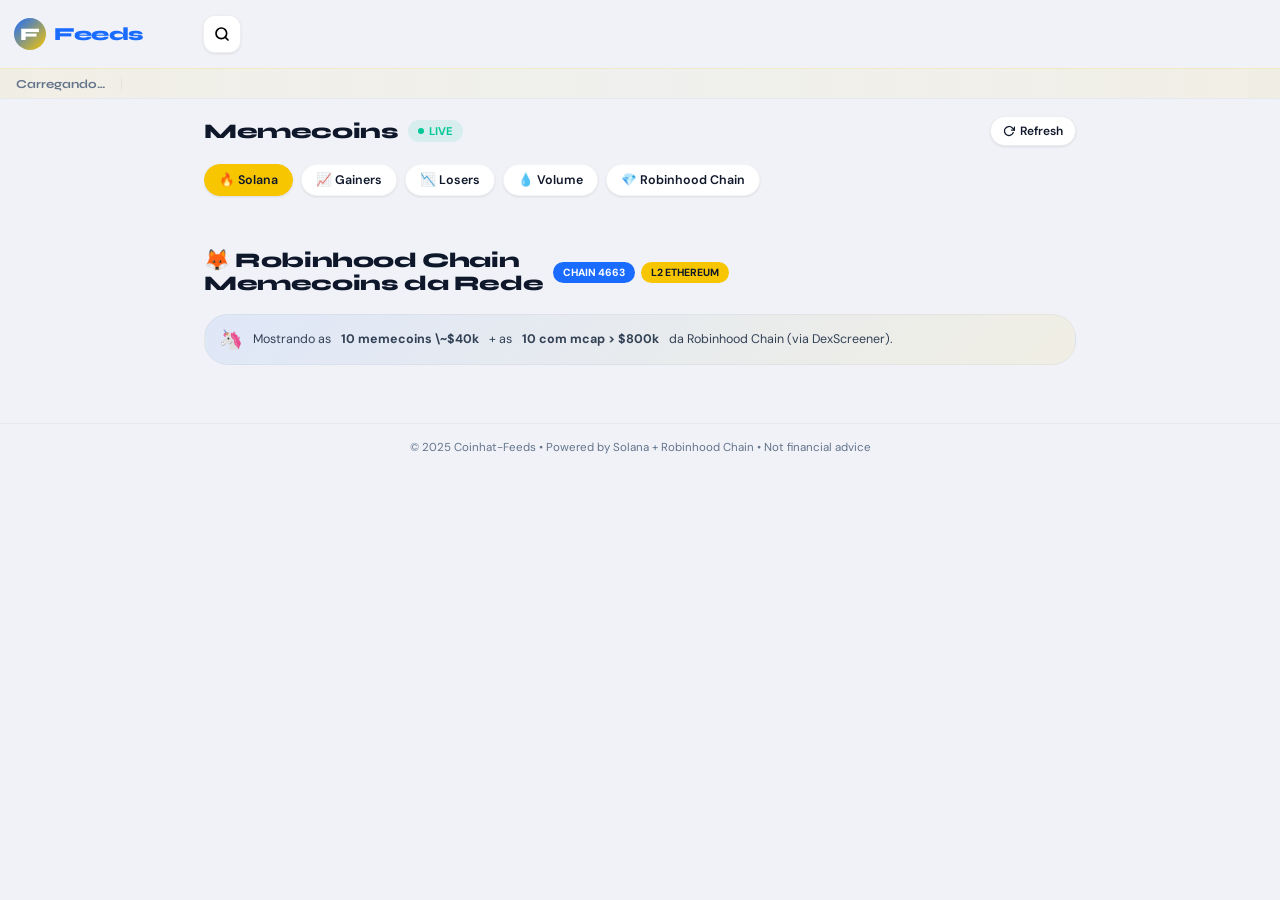
==== commit 1bdd6988: "Update index.html" ====
--- a/coinhat-feeds/index.html
+++ b/coinhat-feeds/index.html
@@ -1,39 +1,6 @@
 <!DOCTYPE html>
 <html lang="pt-BR">
-<head><style>
-@font-face {
-  font-family: "Optimistic";
-  font-style: normal;
-  font-weight: 400 600;
-  font-display: swap;
-  src: url("/fonts/OptimisticAI_VF_Optimized.woff2") format("woff2");
-}
-@font-face {
-  font-family: "Optimistic Mono";
-  font-style: normal;
-  font-weight: 400;
-  font-display: swap;
-  src: url("/fonts/OptimisticMono_W_TextRegular.woff2") format("woff2");
-}
-:where(html) {
-  font-family: "Optimistic", system-ui, sans-serif;
-}
-:where(code, pre, kbd, samp) {
-  font-family: "Optimistic Mono", ui-monospace, monospace;
-}
-</style>
-
-  <!-- PWA - Feeds -->
-  <link rel="manifest" href="manifest.json">
-  <meta name="theme-color" content="#f7c600">
-  <meta name="apple-mobile-web-app-capable" content="yes">
-  <meta name="apple-mobile-web-app-status-bar-style" content="black-translucent">
-  <meta name="apple-mobile-web-app-title" content="Feeds">
-  <link rel="apple-touch-icon" href="icon-192x192.png">
-  <link rel="icon" type="image/png" sizes="192x192" href="icon-192x192.png">
-  <link rel="icon" type="image/png" sizes="512x512" href="icon-512x512.png">
-  <link rel="icon" type="image/png" sizes="72x72" href="icon-72x72.png">
-
+<head>
 <meta charset="UTF-8"/>
 <meta name="viewport" content="width=device-width,initial-scale=1.0,viewport-fit=cover"/>
 <meta name="theme-color" content="#f7c600"/>
@@ -58,19 +25,14 @@
 .toast{background:rgba(15,23,42,.92);backdrop-filter:blur(16px);color:#fff;padding:12px 18px;border-radius:var(--r);font-size:.84rem;font-weight:500;width:100%;text-align:center;pointer-events:auto;opacity:0;transform:translateY(8px) scale(.96);transition:all .28s cubic-bezier(.4,0,.2,1);box-shadow:var(--shadow-md);}
 .toast.show{opacity:1;transform:translateY(0) scale(1)} .toast.success{background:rgba(0,200,150,.92)} .toast.error{background:rgba(255,69,96,.92)}
 
-/* HEADER - LIMPO */
 .header{position:fixed;top:0;left:0;right:0;z-index:200;padding-top:var(--safe-top);background:rgba(240,242,248,.92);backdrop-filter:blur(24px) saturate(2);border-bottom:1px solid var(--border2);}
-.h-inner{display:flex;align-items:center;justify-content:space-between;gap:12px;padding:08px 14px;height:var(--hh)}   
+.h-inner{display:flex;align-items:center;justify-content:space-between;gap:12px;padding:8px 14px;height:var(--hh)}   
 .h-left{display:flex;align-items:center;gap:6px}
 .h-right{display:flex;align-items:center}
 
-/* Brand */
 .brand{display:flex;align-items:center;gap:9px}
-
-.brand-logo{width:36px;height:36px;border-radius:50%;object-fit:cover;box-shadow:0 0 0 2px var(--yellow),0 2px 8px rgba(247,198,0,.3);}
-.brand-name{font-family:'Syne',sans-serif;font-weight:800;font-size:1.15rem;letter-spacing:-.5px;line-height:1;background:linear-gradient(135deg,#0f172a 0%,#1a6bff 100%);-webkit-background-clip:text;-webkit-text-fill-color:transparent;background-clip:text;}
-
-/* Search - AGORA COLADO NO NOME */
+.brand-name{font-family:'Syne',sans-serif;font-weight:800;font-size:1.15rem;letter-spacing:-.5px;line-height:1;color:#1a6bff;}
+
 .search-wrap{position:relative;display:flex;align-items:center;gap:4px;margin-left:0px}
 .search-btn-icon{width:38px;height:38px;display:flex;align-items:center;justify-content:center;background:var(--card);border-radius:var(--r-sm);box-shadow:var(--shadow-xs);border:1px solid var(--border);transition:all .2s;flex-shrink:0;}
 .search-btn-icon:active{transform:scale(.93)}
@@ -86,14 +48,12 @@
 .s-fallback{display:flex;align-items:center;justify-content:center;font-weight:700;font-size:.75rem;color:#fff}
 .s-name{font-weight:600;font-size:.88rem} .s-sym{color:var(--t3);font-size:.72rem} .s-price{margin-left:auto;font-weight:700;font-size:.82rem;color:var(--text)}
 
-/* TICKER */
 .ticker-wrap{overflow:hidden;background:linear-gradient(90deg,rgba(247,198,0,.08) 0%,rgba(247,198,0,.04) 50%,rgba(247,198,0,.08) 100%);border-top:1px solid rgba(247,198,0,.15);height:30px;display:flex;align-items:center;}
 .ticker-track{display:flex;align-items:center;white-space:nowrap;animation:scroll-x 40s linear infinite;}
 .t-item{display:inline-flex;align-items:center;gap:6px;padding:0 16px;font-size:.75rem;font-weight:600;border-right:1px solid rgba(0,0,0,.05);}
 .t-sym{font-family:'Syne',sans-serif;font-weight:700;font-size:.76rem} .t-p{color:var(--t2)} .t-c{font-weight:700} .t-c.up{color:var(--green)} .t-c.dn{color:var(--red)}
 @keyframes scroll-x{from{transform:translateX(0)}to{transform:translateX(-50%)}}
 
-/* MAIN */
 #app{padding-top:calc(var(--hh) + var(--safe-top) + 30px)}
 .main{padding:18px 14px 24px;max-width:900px;margin:0 auto}
 .section{display:none;animation:fadeUp .3s ease} .section.active{display:block}
@@ -102,7 +62,6 @@
 .pill-btn{display:inline-flex;align-items:center;gap:5px;padding:6px 12px;background:var(--card);border-radius:99px;font-size:.75rem;font-weight:600;box-shadow:var(--shadow-xs);border:1px solid var(--border);cursor:pointer;}
 .live-dot{display:inline-flex;align-items:center;gap:5px;font-size:.7rem;font-weight:700;color:var(--green);background:var(--green-lt);padding:4px 10px;border-radius:99px;}
 .pulse{width:6px;height:6px;background:var(--green);border-radius:50%;animation:pulse 1.5s ease infinite;}
-
 @keyframes pulse{0%,100%{opacity:1;box-shadow:0 0 0 0 rgba(0,200,150,.4)}50%{opacity:.7;box-shadow:0 0 0 5px rgba(0,200,150,0)}}
 .coin-grid{display:grid;grid-template-columns:repeat(2,1fr);gap:12px;}
 @media(min-width:480px){.coin-grid{grid-template-columns:repeat(3,1fr)}} @media(min-width:700px){.coin-grid{grid-template-columns:repeat(4,1fr)}} @media(min-width:1000px){.coin-grid{grid-template-columns:repeat(6,1fr)}}
@@ -120,7 +79,6 @@
 .c-sym{font-size:.68rem;color:var(--t3);font-weight:500;margin-bottom:7px} .c-price{font-family:'Syne',sans-serif;font-weight:800;font-size:.95rem;margin-bottom:8px;}
 .card-stats{display:grid;grid-template-columns:1fr 1fr;gap:5px;margin-bottom:8px;} .cs-lbl{font-size:.58rem;color:var(--t4);text-transform:uppercase;letter-spacing:.5px} .cs-val{font-size:.72rem;font-weight:600;color:var(--t2)} .card-spark{padding:0 0 10px}
 
-/* TOKEN MODAL */
 .token-modal{position:fixed;inset:0;z-index:600;visibility:hidden;pointer-events:none;}
 .token-modal.open{visibility:visible;pointer-events:all} .modal-bg{position:absolute;inset:0;background:rgba(15,23,42,.55);backdrop-filter:blur(8px);opacity:0;transition:opacity .3s;}
 .token-modal.open .modal-bg{opacity:1}
@@ -130,7 +88,6 @@
 .modal-pull{width:36px;height:4px;background:var(--bg2);border-radius:99px;margin:12px auto 0;}
 .modal-head{display:flex;align-items:center;justify-content:space-between;padding:14px 20px 10px;}
 .modal-tok-row{display:flex;align-items:center;gap:12px} .modal-logo{width:48px;height:48px;border-radius:50%;object-fit:cover;box-shadow:0 0 0 2.5px var(--yellow),var(--shadow-sm);}
-
 .modal-tname{font-family:'Syne',sans-serif;font-weight:800;font-size:1.18rem;} .modal-tsym{font-size:.8rem;color:var(--t3);margin-top:2px;display:flex;align-items:center;gap:5px} .sol-badge{background:linear-gradient(135deg,#9945FF,#19FB9B);color:#fff;font-size:.6rem;font-weight:700;padding:1px 6px;border-radius:4px;letter-spacing:.3px;}
 .modal-x{width:34px;height:34px;background:var(--bg2);border-radius:50%;display:flex;align-items:center;justify-content:center;transition:all .2s;}
 .modal-body{padding:0 16px 8px} .m-stats{display:grid;grid-template-columns:repeat(3,1fr);gap:8px;margin-bottom:14px;}
@@ -138,7 +95,7 @@
 .m-chart-wrap{border-radius:var(--r-lg);overflow:hidden;margin-bottom:14px;border:1px solid var(--border2);} .m-chart-label{display:flex;align-items:center;gap:6px;padding:9px 14px;font-size:.75rem;font-weight:600;background:var(--bg);border-bottom:1px solid var(--border2);} .m-chart{width:100%;height:280px;display:block;border:none}
 .m-contract{background:var(--bg);border-radius:var(--r);padding:11px 14px;margin-bottom:12px;border:1px solid var(--border2);display:flex;align-items:center;gap:8px;}
 .m-clbl{font-size:.62rem;color:var(--t3);text-transform:uppercase;letter-spacing:.5px;white-space:nowrap;flex-shrink:0;} .m-caddr{font-size:.72rem;color:var(--t2);font-family:'SF Mono','Fira Code',monospace;flex:1;overflow:hidden;text-overflow:ellipsis;white-space:nowrap;}
-.copy-btn{padding:5px 10px;background:var(--yellow);border-radius:var(--r-xs);font-size:.72rem;font-weight:700;flex-shrink:0;transition:all .15s;} .m-links{display:flex;gap:8px;flex-wrap:wrap;margin-bottom:14px} .link-chip{display:inline-flex;align-items:center;gap:5px;padding:7px 13px;background:var(--blue-lt);color:var(--blue);border-radius:99px;font-size:.78rem;font-weight:600;border:1px solid rgba(26,107,255,.15);}
+.copy-btn{padding:5px 10px;background:var(--yellow);border-radius:var(--r-xs);font-size:.72rem;font-weight:700;flex-shrink:0;transition:all .15s;} .m-links{display:flex;gap:8px;flex-wrap:wrap;margin-bottom:14px} .link-chip{display:inline-flex;align-items:center;gap:5px;padding:7px 13px;background:rgba(26,107,255,.1);color:var(--blue);border-radius:99px;font-size:.78rem;font-weight:600;border:1px solid rgba(26,107,255,.15);}
 .swap-btn{display:flex;align-items:center;justify-content:center;gap:8px;width:100%;padding:15px;background:var(--yellow);border-radius:var(--r);font-family:'Syne',sans-serif;font-weight:800;font-size:1rem;color:#0f172a;box-shadow:0 8px 28px rgba(247,198,0,.35);transition:all .2s;}
 .footer{text-align:center;padding:16px;font-size:.72rem;color:var(--t3);border-top:1px solid var(--border2);margin-top:20px;}
 .filter-tabs{display:flex;gap:8px;overflow-x:auto;padding-bottom:14px;margin-bottom:4px;scrollbar-width:none;-webkit-overflow-scrolling:touch;}
@@ -158,9 +115,11 @@
       <div class="modal-tok-row">
         <img id="m-logo" src="" alt="" class="modal-logo" style="display:none"/>
         <div id="m-logo-fb" style="width:48px;height:48px;border-radius:50%;display:none;align-items:center;justify-content:center;font-weight:800;font-size:.9rem;color:#fff;box-shadow:0 0 0 2.5px var(--yellow)"></div>
-        <div><div class="modal-tname" id="m-name"></div><div class="modal-tsym"><span id="m-sym"></span><span class="sol-badge">SOL</span></div></div>
-
-</div>
+        <div>
+          <div class="modal-tname" id="m-name"></div>
+          <div class="modal-tsym"><span id="m-sym"></span> <span class="sol-badge" id="m-chain-badge">SOL</span></div>
+        </div>
+      </div>
       <button class="modal-x" id="modal-close"><svg width="16" height="16" viewBox="0 0 24 24" fill="none" stroke="currentColor" stroke-width="2.5" stroke-linecap="round"><path d="M18 6 6 18M6 6l12 12"/></svg></button>
     </div>
     <div class="modal-body">
@@ -170,7 +129,7 @@
         <div class="m-stat"><span class="m-slbl">Mkt Cap</span><span class="m-sval" id="m-mcap"></span></div>
         <div class="m-stat"><span class="m-slbl">Volume</span><span class="m-sval" id="m-vol"></span></div>
         <div class="m-stat"><span class="m-slbl">Liquidez</span><span class="m-sval" id="m-liq"></span></div>
-        <div class="m-stat"><span class="m-slbl">Rede</span><span class="m-sval">Solana</span></div>
+        <div class="m-stat"><span class="m-slbl">Rede</span><span class="m-sval" id="m-network">Solana</span></div>
       </div>
       <div class="m-chart-wrap">
         <div class="m-chart-label"><svg width="13" height="13" viewBox="0 0 24 24" fill="none" stroke="currentColor" stroke-width="2" stroke-linecap="round"><polyline points="22 12 18 12 15 21 9 3 6 12 2 12"/></svg> Gráfico Tempo Real — DexScreener</div>
@@ -178,21 +137,22 @@
       </div>
       <div class="m-contract"><span class="m-clbl">CA</span><span class="m-caddr" id="m-contract">—</span><button class="copy-btn" id="copy-btn">Copiar</button></div>
       <div class="m-links" id="m-links"></div>
-      <button class="swap-btn" id="modal-swap-btn"><svg width="18" height="18" viewBox="0 0 24 24" fill="none" stroke="currentColor" stroke-width="2.5" stroke-linecap="round" stroke-linejoin="round"><polyline points="17 1 21 5 17 9"/><path d="M3 11V9a4 4 0 0 1 4-4h14"/><polyline points="7 23 3 19 7 15"/><path d="M21 13v2a4 4 0 0 1-4 4H3"/></svg> Swap via Jupiter</button>
+      <button class="swap-btn" id="modal-swap-btn">
+        <svg width="18" height="18" viewBox="0 0 24 24" fill="none" stroke="currentColor" stroke-width="2.5" stroke-linecap="round" stroke-linejoin="round"><polyline points="17 1 21 5 17 9"/><path d="M3 11V9a4 4 0 0 1 4-4h14"/><polyline points="7 23 3 19 7 15"/><path d="M21 13v2a4 4 0 0 1-4 4H3"/></svg>
+        Swap via Jupiter
+      </button>
     </div>
   </div>
 </div>
 
 <div id="app">
-  <!-- HEADER LIMPO - SEM MENU, LUPA COLADA NO NOME -->
   <header class="header">
     <div class="h-inner">
       <div class="h-left">
         <a href="#" class="brand" style="display:flex;align-items:center;gap:8px">
           <div style="width:32px;height:32px;border-radius:50%;background:linear-gradient(135deg,#1a6bff,#f7c600);display:flex;align-items:center;justify-content:center;color:#fff;font-weight:800;font-family:Syne;font-size:1.1rem">F</div>
-          <span class="brand-name" style="background:none;-webkit-text-fill-color:#1a6bff;color:#1a6bff">Feeds</span>
+          <span class="brand-name">Feeds</span>
         </a>
-        <!-- LUPA AGORA BEM PRÓXIMA DO NOME -->
         <div class="search-wrap" id="search-wrap">
           <span class="search-field-icon"><svg width="14" height="14" viewBox="0 0 24 24" fill="none" stroke="var(--t3)" stroke-width="2.5" stroke-linecap="round"><circle cx="11" cy="11" r="8"/><path d="m21 21-4.35-4.35"/></svg></span>
           <input class="search-field" id="search-field" type="text" placeholder="Buscar token…" autocomplete="off"/>
@@ -208,17 +168,27 @@
   <main class="main">
     <section id="sec-home" class="section active">
       <div class="sec-head">
-        <div style="display:flex;align-items:center;gap:10px"><h1 class="sec-title">Memecoins</h1><div class="live-dot"><span class="pulse"></span>LIVE</div></div>
-
-<div class="pill-btn" id="refresh-btn"><svg width="12" height="12" viewBox="0 0 24 24" fill="none" stroke="currentColor" stroke-width="2.5" stroke-linecap="round"><polyline points="23 4 23 10 17 10"/><path d="M20.49 15a9 9 0 1 1-2.12-9.36L23 10"/></svg> Refresh</div>
-      </div>
+        <div style="display:flex;align-items:center;gap:10px">
+          <h1 class="sec-title">Memecoins</h1>
+          <div class="live-dot"><span class="pulse"></span>LIVE</div>
+        </div>
+        <div class="pill-btn" id="refresh-btn">
+          <svg width="12" height="12" viewBox="0 0 24 24" fill="none" stroke="currentColor" stroke-width="2.5" stroke-linecap="round"><polyline points="23 4 23 10 17 10"/><path d="M20.49 15a9 9 0 1 1-2.12-9.36L23 10"/></svg>
+          Refresh
+        </div>
+      </div>
+
       <div class="filter-tabs" id="filter-tabs">
-        <div class="ftab active" data-filter="all">🔥 Solana</div><div class="ftab" data-filter="gainers">📈 Gainers</div><div class="ftab" data-filter="losers">📉 Losers</div><div class="ftab" data-filter="volume">💧 Volume</div><div class="ftab" id="tab-eth">💎 ETH - 30 Robinhood</div>
+        <div class="ftab active" data-filter="all">🔥 Solana</div>
+        <div class="ftab" data-filter="gainers">📈 Gainers</div>
+        <div class="ftab" data-filter="losers">📉 Losers</div>
+        <div class="ftab" data-filter="volume">💧 Volume</div>
+        <div class="ftab" id="tab-eth">💎 Robinhood Chain</div>
       </div>
       
       <div class="coin-grid" id="coin-grid"></div>
 
-      <!-- NOVA LISTA ETHEREUM 30 MEMECOINS ROBINHOOD STYLE -->
+      <!-- ROBINHOOD CHAIN -->
       <div id="eth-section" style="margin-top:36px">
         <div class="sec-head" style="margin-top:28px;flex-direction:column;align-items:flex-start;gap:8px">
           <div style="display:flex;align-items:center;gap:10px;flex-wrap:wrap">
@@ -230,128 +200,181 @@
           </div>
         </div>
         <div style="background:linear-gradient(135deg,rgba(26,107,255,.08),rgba(247,198,0,.08));border:1px solid var(--border2);border-radius:var(--r-lg);padding:12px 14px;margin-bottom:14px;display:flex;align-items:center;gap:10px;font-size:.78rem;color:var(--t2)">
-          <span style="font-size:1.2rem">🦄</span> Rede oficial Robinhood Chain (chainId 4663) - L2 Ethereum via Arbitrum. Busca ao vivo via DexScreener com filtro chainId=robinhood【3974925384256144035†L5-L7】. Selecione Robinhood no filtro de cadeias igual seu print.
+          <span style="font-size:1.2rem">🦄</span>
+          Mostrando as <b>10 memecoins \~$40k</b> + as <b>10 com mcap > $800k</b> da Robinhood Chain (via DexScreener).
         </div>
         <div class="coin-grid" id="eth-grid"></div>
       </div>
-
     </section>
   </main>
-  <footer class="footer">© 2025 Coinhat-Feeds • Powered by Solana • Not financial advice</footer>
+  <footer class="footer">© 2025 Coinhat-Feeds • Powered by Solana + Robinhood Chain • Not financial advice</footer>
 </div>
 
 <script>
-const REF = "Bv9FatggxzDiWqYNEL9szrDvtmhXcx2xPeUKptGiWmie";
 const $ = id => document.getElementById(id);
-const fmt = {price(n){if(!n && n!==0)return'—';n=parseFloat(n);if(n<0.000001)return'$'+n.toExponential(2);if(n<0.01)return'$'+n.toFixed(6);if(n<1)return'$'+n.toFixed(4);if(n<1000)return'$'+n.toFixed(3);return'$'+n.toLocaleString('pt-BR',{maximumFractionDigits:2});},large(n){if(!n)return'—';if(n>=1e9)return'$'+(n/1e9).toFixed(2)+'B';if(n>=1e6)return'$'+(n/1e6).toFixed(2)+'M';if(n>=1e3)return'$'+(n/1e3).toFixed(1)+'K';return'$'+parseFloat(n).toFixed(2);},pct(n){if(n===undefined||n===null)return'—';const v=parseFloat(n);return(v>0?'+':'')+v.toFixed(2)+'%';},addr(a){return a?a.slice(0,6)+'…'+a.slice(-5):'—'}};
-function toast(msg,type='info'){const c=$('toasts'), t=document.createElement('div');t.className='toast '+type;t.textContent=msg;c.appendChild(t);requestAnimationFrame(()=>requestAnimationFrame(()=>t.classList.add('show')));setTimeout(()=>{t.classList.remove('show');setTimeout(()=>t.remove(),400)},2800);}
-const cache={set(k,v,ttl=300000){try{localStorage.setItem('cf2_'+k,JSON.stringify({v,t:Date.now()+ttl}))}catch(e){}},get(k){try{const d=JSON.parse(localStorage.getItem('cf2_'+k));if(d&&d.t>Date.now())return d.v}catch(e){}return null}};
-function sparkline(up,w=120,h=36){const pts=[];let y=h/2;for(let i=0;i<12;i++){y+=((Math.random()-.44)*(up?1.2:1))*5;y=Math.max(4,Math.min(h-4,y));pts.push({x:i*(w/11),y});}const line='M'+pts.map(p=>${p.x.toFixed(1)},${p.y.toFixed(1)}).join(' L ');return{line,area:line+ L ${w},${h} L 0,${h} Z};}
-
-const searchWrap=$('search-wrap'), searchField=$('search-field'), searchDrop=$('search-drop');let searchTimer;
-$('search-toggle').addEventListener('click',()=>{if(searchWrap.classList.toggle('open'))searchField.focus();else{searchField.value='';searchDrop.classList.remove('vis');}});
-searchField.addEventListener('input',()=>{clearTimeout(searchTimer);const q=searchField.value.trim();if(q.length<2){searchDrop.classList.remove('vis');return;}searchTimer=setTimeout(()=>doSearch(q),380);});
-document.addEventListener('click',e=>{if(!searchWrap.contains(e.target)){searchDrop.classList.remove('vis');searchWrap.classList.remove('open');}});
-async function doSearch(q){const cached=cache.get('s_'+q);if(cached){renderSearch(cached);return;}try{const r=await fetch(https://api.dexscreener.com/latest/dex/search?q=${encodeURIComponent(q)});const d=await r.json();const pairs=(d.pairs||[]).filter(p=>p.chainId==='solana').slice(0,7);cache.set('s_'+q,pairs,60000);renderSearch(pairs);}catch(e){}}
-function renderSearch(pairs){if(!pairs.length){searchDrop.innerHTML='<div class="s-item" style="color:var(--t3);justify-content:center;padding:18px">Nenhum resultado</div>';searchDrop.classList.add('vis');return;}const COLORS=['#f7c600','#1a6bff','#16c784','#ea3943','#9945ff','#ff6b2b','#00d4ff'];searchDrop.innerHTML=pairs.map((p,i)=>{const hasImg=p.info?.imageUrl;const col=COLORS[i%COLORS.length];const init=(p.baseToken?.symbol||'?').slice(0,2).toUpperCase();return<div class="s-item" data-idx="${i}">${hasImg?<img src="${p.info.imageUrl}" onerror="this.style.display='none';this.nextSibling.style.display='flex'">:''}<div class="s-fallback" style="background:${col};${hasImg?'display:none':'display:flex'}">${init}</div><div><div class="s-name">${p.baseToken?.name||'—'}</div><div class="s-sym">${p.baseToken?.symbol||''}</div></div><span class="s-price">${fmt.price(p.priceUsd)}</span></div>;}).join('');searchDrop.classList.add('vis');searchDrop.querySelectorAll('.s-item').forEach((el,i)=>{el.addEventListener('click',()=>{openModal(pairs[i]);searchDrop.classList.remove('vis');searchWrap.classList.remove('open');searchField.value='';});});}
-const LOGO_COLORS=['#9945ff','#f7c600','#1a6bff','#16c784','#ea3943','#ff6b2b','#00d4ff','#ff2e7e','#00c896','#ffb800','#3b82f6','#10b981'];let allCoins=[],filteredCoins=[];
-function mockCoins(){const d=[{n:'Bonk',s:'BONK',p:0.0000248,c:12.4,mc:1580000000,v:89000000,l:12000000},{n:'dogwifhat',s:'WIF',p:1.42,c:-3.2,mc:1420000000,v:134000000,l:18000000},{n:'Popcat',s:'POPCAT',p:0.482,c:8.1,mc:480000000,v:42000000,l:9000000},{n:'MEW',s:'MEW',p:0.00621,c:22.3,mc:620000000,v:51000000,l:7500000},{n:'Fwog',s:'FWOG',p:0.083,c:-1.4,mc:83000000,v:12000000,l:4000000},{n:'Retardio',s:'RETARDIO',p:0.0142,c:5.7,mc:14200000,v:3200000,l:2100000},{n:'Book of Meme',s:'BOME',p:0.00902,c:-0.8,mc:380000000,v:28000000,l:8000000},{n:'Silly Dragon',s:'SILLY',p:0.00421,c:14.2,mc:42100000,v:9800000,l:1900000},{n:'Catwifhat',s:'CWIF',p:0.00038,c:31.0,mc:3800000,v:1200000,l:450000},{n:'Peng',s:'PENG',p:0.00287,c:-5.1,mc:2870000,v:890000,l:320000},{n:'Moo Deng',s:'MOODENG',p:0.00512,c:47.1,mc:51200000,v:18900000,l:3200000},{n:'Goat',s:'GOAT',p:0.312,c:-2.9,mc:312000000,v:22000000,l:6700000},{n:'Act I',s:'ACT',p:0.0078,c:6.2,mc:7800000,v:2100000,l:780000},{n:'Zerebro',s:'ZEREBRO',p:0.0234,c:13.5,mc:23400000,v:7800000,l:1900000},{n:'AI16Z',s:'AI16Z',p:0.421,c:-1.2,mc:421000000,v:31000000,l:8900000},{n:'Pnut',s:'PNUT',p:0.182,c:4.8,mc:182000000,v:15400000,l:4200000},{n:'Harambe',s:'HARAMBE',p:0.00193,c:9.8,mc:1930000,v:670000,l:280000},{n:'Nyan Cat',s:'NYAN',p:0.00044,c:2.3,mc:4400000,v:1100000,l:550000},];return d.map((m,i)=>({pairAddress:'mock_'+i,chainId:'solana',baseToken:{name:m.n,symbol:m.s,address:'So11111111111111111111111111111111111111'+i},priceUsd:String(m.p),priceChange:{h24:m.c},marketCap:m.mc,volume:{h24:m.v},liquidity:{usd:m.l},info:{}}));}
-
-async function loadCoins(){const grid=$('coin-grid');grid.innerHTML=Array(18).fill('<div class="skel"></div>').join('');let coins=cache.get('coins2');if(!coins){try{const r=await fetch('https://api.dexscreener.com/token-boosts/top/v1');const boosts=await r.json();const addrs=boosts.filter(t=>t.chainId==='solana').slice(0,20).map(t=>t.tokenAddress).join(',');if(addrs){const r2=await fetch(https://api.dexscreener.com/latest/dex/tokens/${addrs});const d2=await r2.json();const seen=new Map();(d2.pairs[]).filter(p=>p.chainId==='solana').forEach(p=>{const k=p.baseToken?.address;if(!k)return;const liq=parseFloat(p.liquidity?.usd0);const cur=seen.get(k);if(!curliq>parseFloat(cur.liquidity?.usd0))seen.set(k,p);});coins=[...seen.values()].slice(0,18);}if(!coinscoins.length<6){const r3=await fetch('https://api.dexscreener.com/latest/dex/search?q=solana+meme');const d3=await r3.json();const existing=new Set((coins[]).map(p=>p.baseToken?.address));coins=coins[];for(const p of (d3.pairs[]).filter(p=>p.chainId==='solana')){if(!existing.has(p.baseToken?.address)){coins.push(p);existing.add(p.baseToken?.address);}if(coins.length>=18)break;}}cache.set('coins2',coins,30000);}catch(e){coins=mockCoins();toast('Modo demo — APIs offline','error');}}allCoins=coins;filteredCoins=[...coins];renderCoins(filteredCoins);buildTicker(coins);}
-function renderCoins(coins){const grid=$('coin-grid');grid.innerHTML='';coins.slice(0,18).forEach((p,i)=>{const price=parseFloat(p.priceUsd0);const chg=parseFloat(p.priceChange?.h240);const up=chg>=0;const col=LOGO_COLORS[i%LOGO_COLORS.length];const hasImg=p.info?.imageUrl;const spark=sparkline(up);const card=document.createElement('div');card.className='coin-card';card.style.animation=fadeUp .38s ease ${i*28}ms both;card.innerHTML=<div class="card-top"><div class="card-logo-wrap" style="position:relative">${hasImg?<img class="card-logo" src="${p.info.imageUrl}" alt="" onerror="this.style.display='none';this.nextElementSibling.style.display='flex'">:''}<div class="card-logo-fb" style="background:${col};display:${hasImg?'none':'flex'}">${(p.baseToken?.symbol||'?').slice(0,2).toUpperCase()}</div><div class="card-live-dot"></div></div><div class="card-chg-badge ${up?'up':'dn'}">${up?'▲':'▼'}${Math.abs(chg).toFixed(1)}%</div></div><div class="card-body"><div class="c-name">${p.baseToken?.name||'—'}</div><div class="c-sym">${p.baseToken?.symbol||'—'}</div><div class="c-price">${fmt.price(price)}</div><div class="card-stats"><div><div class="cs-lbl">Mkt Cap</div><div class="cs-val">${fmt.large(p.marketCap)}</div></div><div><div class="cs-lbl">Vol 24h</div><div class="cs-val">${fmt.large(p.volume?.h24)}</div></div></div></div><div class="card-spark"><svg viewBox="0 0 120 36" preserveAspectRatio="none" style="width:100%;height:38px;display:block"><defs><linearGradient id="sg${i}" x1="0" y1="0" x2="0" y2="1"><stop offset="0%" stop-color="${up?'#00c896':'#ff4560'}" stop-opacity=".25"/><stop offset="100%" stop-color="${up?'#00c896':'#ff4560'}" stop-opacity="0"/></linearGradient></defs><path d="${spark.area}" fill="url(#sg${i})"/><path d="${spark.line}" fill="none" stroke="${up?'#00c896':'#ff4560'}" stroke-width="1.8" stroke-linecap="round" stroke-linejoin="round"/></svg></div>;card.addEventListener('click',()=>openModal(p));grid.appendChild(card);});}
-document.querySelectorAll('.ftab').forEach(tab=>{tab.addEventListener('click',()=>{document.querySelectorAll('.ftab').forEach(t=>t.classList.remove('active'));tab.classList.add('active');const f=tab.dataset.filter;let coins=[...allCoins];if(f==='gainers')coins.sort((a,b)=>parseFloat(b.priceChange?0)-parseFloat(a.priceChange?.h2424||0));else if(f==='losers')coins.sort((a,b)=>parseFloat(a.priceChange?0)-parseFloat(b.priceChange?.h2424||0));else if(f==='volume')coins.sort((a,b)=>parseFloat(b.volume?0)-parseFloat(a.volume?.h2424||0));else if(f==='new')coins.reverse();filteredCoins=coins;renderCoins(coins);});});
-$('refresh-btn').addEventListener('click',()=>{cache.set('coins2',null,0);loadCoins();
-loadEthCoins();
-
-// ===== ETHEREUM 30 MEMECOINS - LISTA ROBINHOOD =====
-const ETH_MEME_LIST = [
-  {s:'PEPE', n:'Pepe', addr:'0x6982508145454Ce325dDbE47a25d4ec3d2311933'},
-  {s:'SHIB', n:'Shiba Inu', addr:'0x95aD61b0a150d79219dCF64E1E6Cc01f0B64C4cE'},
-  {s:'FLOKI', n:'Floki', addr:'0xfb5B838b6a3E049D788C35a8e21bA88e6C1021d8'},
-  {s:'MOG', n:'Mog Coin', addr:'0xaaeE1a9723aadb7C9E94C4e8c336392909e7D357'},
-  {s:'WOJAK', n:'Wojak', addr:'0x5026F006B85729a8b14553FAE6a6E6E9D7D84D6d'},
-  {s:'PEPE2.0', n:'Pepe 2.0', addr:'0xfbAF5D1d933F681A7D1Cc5A8e676dE41B394DaB6'},
-  {s:'SPX', n:'SPX6900', addr:'0xE0f63A31566C92D644E12d14286075D771f5d444'},
-  {s:'MEME', n:'Memecoin', addr:'0x1F60Da337780aBf0727d44Ca2A04162e92e218a'},
-  {s:'TURBO', n:'Turbo', addr:'0xA35923162C49d3525CCEB7f25dA250BD6A1a6236'},
-  {s:'LADYS', n:'Milady Meme', addr:'0x12970E6868f88f48dDf66dDf7D3a60B2a5D4336'},
-  {s:'BOBO', n:'Bobo Coin', addr:'0xB90B2A35C65dB935b0e2A91EAA2F690A556682E1'},
-  {s:'ANDY', n:'Andy', addr:'0x68b42a01a3Ea8a2bCe1f09665e1A17532f0C5CfD'},
-  {s:'WOLF', n:'LandWolf', addr:'0x67466BE17df83287eD2b4fE2cF71d635e15f9BF6'},
-  {s:'KISHU', n:'Kishu Inu', addr:'0xA2b4D0c19cC86a7CCADeF99b5560A55a3804d2d'},
-  {s:'ELON', n:'Dogelon Mars', addr:'0x761D38e5DDf6ccf6Cf7cCF4424C08454FF82d518'},
-  {s:'BABYDOGE', n:'Baby Doge', addr:'0x69420E3A3aa9e4829b8a39D3e6d1d549aB64b5d'},
-  {s:'AKITA', n:'Akita Inu', addr:'0x3301EeE7a59107a78c53B441A07d0Ca1C5AdeC74'},
-  {s:'HOGE', n:'Hoge Finance', addr:'0xfAd5C3098e34AfaC9e651367459349B9BAD4A86A'},
-  {s:'PIT', n:'Pitbull', addr:'0x85E1fD1F567b86D6a8cC3DBD10637F06cBDFf6f7D'},
-  {s:'SAITAMA', n:'Saitama', addr:'0xCeB2607B1B3693907a0CCa1A7191DEf867BD0f9D'},
-  {s:'MONA', n:'MonaCoin', addr:'0x27599bF532BEaD9bBa310B2a6E455f0225710e83'},
-  {s:'DOBO', n:'Dobo Token', addr:'0x5a5F9aE6757cA73d97bE13A8A604B8b6a26Ea8C5'},
-  {s:'REKT', n:'Rekt', addr:'0xA6aA394f65C400B335d1E4e2e44F167f700E4711f'},
-  {s:'PEPECOIN', n:'PepeCoin', addr:'0xa9E8aCF069C58d4B1f68Ad1d2E9DfC2e2b8f62e5'},
-  {s:'CHAD', n:'Chad Coin', addr:'0xC188b3E1cE9e4F62Aa59eB9E3D1D64FbA1C9d2F6'},
-  {s:'BEN', n:'Ben the Dog', addr:'0x9D7f7B19d2AfeE0fF0CA64B3e1515305AdAb932D'},
-  {s:'PSYOP', n:'Psyop', addr:'0x5Ef83e975CF2eE9B32A3805a0b624E88B4397A69'},
-  {s:'BOB', n:'BOB', addr:'0xB0B19533052C4Ef2B68Ba5b0e65F0A3a5dFD2BF'},
-  {s:'JOE', n:'Joe Coin', addr:'0x2E9F1D8a3D2C4f7A9b0E1d2C3F4a5B6a7D8E9F0A1'},
-  {s:'PONKE', n:'Ponke ETH', addr:'0x3a2d7d5a5b5c6d7e8f9a0b1c2d3e4f5a6b7c8d9e0'}
-];
-
-async function loadEthCoins(){
-  const grid = $('eth-grid');
-  grid.innerHTML = Array(30).fill('<div class="skel"></div>').join('');
-  let pairs = [];
+const fmt = {
+  price(n){if(!n && n!==0)return'—';n=parseFloat(n);if(n<0.000001)return'\( '+n.toExponential(2);if(n<0.01)return' \)'+n.toFixed(6);if(n<1)return'\( '+n.toFixed(4);if(n<1000)return' \)'+n.toFixed(3);return'$'+n.toLocaleString('pt-BR',{maximumFractionDigits:2});},
+  large(n){if(!n)return'—';if(n>=1e9)return'\( '+(n/1e9).toFixed(2)+'B';if(n>=1e6)return' \)'+(n/1e6).toFixed(2)+'M';if(n>=1e3)return'\( '+(n/1e3).toFixed(1)+'K';return' \)'+parseFloat(n).toFixed(2);},
+  pct(n){if(n===undefined||n===null)return'—';const v=parseFloat(n);return(v>0?'+':'')+v.toFixed(2)+'%';},
+  addr(a){return a?a.slice(0,6)+'…'+a.slice(-5):'—'}
+};
+
+function toast(msg,type='info'){
+  const c=$('toasts'), t=document.createElement('div');
+  t.className='toast '+type; t.textContent=msg; c.appendChild(t);
+  requestAnimationFrame(()=>requestAnimationFrame(()=>t.classList.add('show')));
+  setTimeout(()=>{t.classList.remove('show');setTimeout(()=>t.remove(),400)},2800);
+}
+
+const cache={
+  set(k,v,ttl=300000){try{localStorage.setItem('cf2_'+k,JSON.stringify({v,t:Date.now()+ttl}))}catch(e){}},
+  get(k){try{const d=JSON.parse(localStorage.getItem('cf2_'+k));if(d&&d.t>Date.now())return d.v}catch(e){}return null}
+};
+
+function sparkline(up,w=120,h=36){
+  const pts=[]; let y=h/2;
+  for(let i=0;i<12;i++){y+=((Math.random()-.44)*(up?1.2:1))*5;y=Math.max(4,Math.min(h-4,y));pts.push({x:i*(w/11),y});}
+  const line='M'+pts.map(p=>`\( {p.x.toFixed(1)}, \){p.y.toFixed(1)}`).join(' L ');
+  return{line,area:line+` L \( {w}, \){h} L 0,${h} Z`};
+}
+
+const LOGO_COLORS=['#9945ff','#f7c600','#1a6bff','#16c784','#ea3943','#ff6b2b','#00d4ff','#ff2e7e','#00c896','#ffb800','#3b82f6','#10b981'];
+let allCoins=[], filteredCoins=[];
+
+/* ===================== SEARCH ===================== */
+const searchWrap=\( ('search-wrap'), searchField= \)('search-field'), searchDrop=$('search-drop');
+let searchTimer;
+$('search-toggle').addEventListener('click',()=>{
+  if(searchWrap.classList.toggle('open')) searchField.focus();
+  else{searchField.value='';searchDrop.classList.remove('vis');}
+});
+searchField.addEventListener('input',()=>{
+  clearTimeout(searchTimer);
+  const q=searchField.value.trim();
+  if(q.length<2){searchDrop.classList.remove('vis');return;}
+  searchTimer=setTimeout(()=>doSearch(q),380);
+});
+document.addEventListener('click',e=>{
+  if(!searchWrap.contains(e.target)){searchDrop.classList.remove('vis');searchWrap.classList.remove('open');}
+});
+
+async function doSearch(q){
+  const cached=cache.get('s_'+q);
+  if(cached){renderSearch(cached);return;}
   try{
-    // Busca tokens ETH em lotes de 10
-    const addrs = ETH_MEME_LIST.slice(0,30).map(t=>t.addr).join(',');
-    const r = await fetch(https://api.dexscreener.com/latest/dex/tokens/${addrs});
-    const d = await r.json();
-    const seen = new Map();
-    (d.pairs||[]).filter(p=>p.chainId==='ethereum').forEach(p=>{
-      const k=p.baseToken?.address?.toLowerCase(); if(!k) return;
-      const liq=parseFloat(p.liquidity?.usd||0);
-      const cur=seen.get(k);
-      if(!curliq>parseFloat(cur.liquidity?.usd0)) seen.set(k,p);
+    const r=await fetch(`https://api.dexscreener.com/latest/dex/search?q=${encodeURIComponent(q)}`);
+    const d=await r.json();
+    const pairs=(d.pairs||[]).filter(p=>p.chainId==='solana').slice(0,7);
+    cache.set('s_'+q,pairs,60000);
+    renderSearch(pairs);
+  }catch(e){}
+}
+
+function renderSearch(pairs){
+  if(!pairs.length){
+    searchDrop.innerHTML='<div class="s-item" style="color:var(--t3);justify-content:center;padding:18px">Nenhum resultado</div>';
+    searchDrop.classList.add('vis');
+    return;
+  }
+  const COLORS=['#f7c600','#1a6bff','#16c784','#ea3943','#9945ff','#ff6b2b','#00d4ff'];
+  searchDrop.innerHTML=pairs.map((p,i)=>{
+    const hasImg=p.info?.imageUrl;
+    const col=COLORS[i%COLORS.length];
+    const init=(p.baseToken?.symbol||'?').slice(0,2).toUpperCase();
+    return `<div class="s-item" data-idx="${i}">
+      \( {hasImg?`<img src=" \){p.info.imageUrl}" onerror="this.style.display='none';this.nextSibling.style.display='flex'">`:''}
+      <div class="s-fallback" style="background:\( {col}; \){hasImg?'display:none':'display:flex'}">${init}</div>
+      <div><div class="s-name">\( {p.baseToken?.name||'—'}</div><div class="s-sym"> \){p.baseToken?.symbol||''}</div></div>
+      <span class="s-price">${fmt.price(p.priceUsd)}</span>
+    </div>`;
+  }).join('');
+  searchDrop.classList.add('vis');
+  searchDrop.querySelectorAll('.s-item').forEach((el,i)=>{
+    el.addEventListener('click',()=>{
+      openModal(pairs[i]);
+      searchDrop.classList.remove('vis');
+      searchWrap.classList.remove('open');
+      searchField.value='';
     });
-    pairs = [...seen.values()];
-    // Completa com busca por nome se faltar
-    if(pairs.length < 20){
-      for(let item of ETH_MEME_LIST){
-        if(pairs.length>=30) break;
-        if(seen.has(item.addr.toLowerCase())) continue;
-        try{
-          const rs = await fetch(https://api.dexscreener.com/latest/dex/search?q=${item.s});
-          const ds = await rs.json();
-          const fp = (ds.pairs||[]).find(p=>p.chainId==='ethereum' && p.baseToken?.symbol?.toUpperCase().includes(item.s));
-          if(fp) pairs.push(fp);
-        }catch(e){}
+  });
+}
+
+/* ===================== SOLANA ===================== */
+function mockCoins(){
+  const d=[
+    {n:'Bonk',s:'BONK',p:0.0000248,c:12.4,mc:1580000000,v:89000000,l:12000000},
+    {n:'dogwifhat',s:'WIF',p:1.42,c:-3.2,mc:1420000000,v:134000000,l:18000000},
+    {n:'Popcat',s:'POPCAT',p:0.482,c:8.1,mc:480000000,v:42000000,l:9000000},
+    {n:'MEW',s:'MEW',p:0.00621,c:22.3,mc:620000000,v:51000000,l:7500000},
+    {n:'Fwog',s:'FWOG',p:0.083,c:-1.4,mc:83000000,v:12000000,l:4000000},
+    {n:'Retardio',s:'RETARDIO',p:0.0142,c:5.7,mc:14200000,v:3200000,l:2100000},
+    {n:'Book of Meme',s:'BOME',p:0.00902,c:-0.8,mc:380000000,v:28000000,l:8000000},
+    {n:'Silly Dragon',s:'SILLY',p:0.00421,c:14.2,mc:42100000,v:9800000,l:1900000},
+    {n:'Catwifhat',s:'CWIF',p:0.00038,c:31.0,mc:3800000,v:1200000,l:450000},
+    {n:'Peng',s:'PENG',p:0.00287,c:-5.1,mc:2870000,v:890000,l:320000},
+    {n:'Moo Deng',s:'MOODENG',p:0.00512,c:47.1,mc:51200000,v:18900000,l:3200000},
+    {n:'Goat',s:'GOAT',p:0.312,c:-2.9,mc:312000000,v:22000000,l:6700000},
+    {n:'Act I',s:'ACT',p:0.0078,c:6.2,mc:7800000,v:2100000,l:780000},
+    {n:'Zerebro',s:'ZEREBRO',p:0.0234,c:13.5,mc:23400000,v:7800000,l:1900000},
+    {n:'AI16Z',s:'AI16Z',p:0.421,c:-1.2,mc:421000000,v:31000000,l:8900000},
+    {n:'Pnut',s:'PNUT',p:0.182,c:4.8,mc:182000000,v:15400000,l:4200000},
+    {n:'Harambe',s:'HARAMBE',p:0.00193,c:9.8,mc:1930000,v:670000,l:280000},
+    {n:'Nyan Cat',s:'NYAN',p:0.00044,c:2.3,mc:4400000,v:1100000,l:550000}
+  ];
+  return d.map((m,i)=>({
+    pairAddress:'mock_'+i, chainId:'solana',
+    baseToken:{name:m.n,symbol:m.s,address:'So11111111111111111111111111111111111111'+i},
+    priceUsd:String(m.p), priceChange:{h24:m.c}, marketCap:m.mc, volume:{h24:m.v}, liquidity:{usd:m.l}, info:{}
+  }));
+}
+
+async function loadCoins(){
+  const grid=$('coin-grid');
+  grid.innerHTML=Array(18).fill('<div class="skel"></div>').join('');
+  let coins=cache.get('coins2');
+  if(!coins){
+    try{
+      const r=await fetch('https://api.dexscreener.com/token-boosts/top/v1');
+      const boosts=await r.json();
+      const addrs=boosts.filter(t=>t.chainId==='solana').slice(0,20).map(t=>t.tokenAddress).join(',');
+      if(addrs){
+        const r2=await fetch(`https://api.dexscreener.com/latest/dex/tokens/${addrs}`);
+        const d2=await r2.json();
+        const seen=new Map();
+        (d2.pairs||[]).filter(p=>p.chainId==='solana').forEach(p=>{
+          const k=p.baseToken?.address; if(!k) return;
+          const liq=parseFloat(p.liquidity?.usd||0);
+          const cur=seen.get(k);
+          if(!cur || liq>parseFloat(cur.liquidity?.usd||0)) seen.set(k,p);
+        });
+        coins=[...seen.values()].slice(0,18);
       }
+      if(!coins || coins.length<6){
+        const r3=await fetch('https://api.dexscreener.com/latest/dex/search?q=solana+meme');
+        const d3=await r3.json();
+        const existing=new Set((coins||[]).map(p=>p.baseToken?.address));
+        coins=coins||[];
+        for(const p of (d3.pairs||[]).filter(p=>p.chainId==='solana')){
+          if(!existing.has(p.baseToken?.address)){coins.push(p);existing.add(p.baseToken?.address);}
+          if(coins.length>=18) break;
+        }
+      }
+      cache.set('coins2',coins,30000);
+    }catch(e){
+      coins=mockCoins();
+      toast('Modo demo — APIs offline','error');
     }
-  }catch(e){
-    console.log('eth fetch fail',e);
   }
-  // Fallback mock se ainda vazio
-
-if(pairs.length < 10){
-    pairs = ETH_MEME_LIST.map((m,i)=>({
-      chainId:'ethereum',
-      pairAddress:'eth_mock_'+i,
-      baseToken:{name:m.n, symbol:m.s, address:m.addr},
-      priceUsd: (Math.random()*0.01+0.000001).toFixed(8),
-      priceChange:{h24: (Math.random()*40-15).toFixed(2)},
-      marketCap: Math.floor(Math.random()*50000000+5000000),
-      volume:{h24: Math.floor(Math.random()*10000000+500000)},
-      liquidity:{usd: Math.floor(Math.random()*5000000+500000)},
-      info:{}
-    }));
-  }
-  renderEthCoins(pairs.slice(0,30));
-}
-
-function renderEthCoins(coins){
-  const grid=$('eth-grid');
+  allCoins=coins;
+  filteredCoins=[...coins];
+  renderCoins(filteredCoins);
+  buildTicker();
+}
+
+function renderCoins(coins){
+  const grid=$('coin-grid');
   grid.innerHTML='';
-  coins.forEach((p,i)=>{
+  coins.slice(0,18).forEach((p,i)=>{
     const price=parseFloat(p.priceUsd||0);
     const chg=parseFloat(p.priceChange?.h24||0);
     const up=chg>=0;
@@ -360,16 +383,183 @@
     const spark=sparkline(up);
     const card=document.createElement('div');
     card.className='coin-card';
-    card.style.borderTop='3px solid #627EEA';
-    card.style.animation=fadeUp .38s ease ${i*18}ms both;
-    card.innerHTML=
+    card.style.animation=`fadeUp .38s ease ${i*28}ms both`;
+    card.innerHTML=`
       <div class="card-top">
         <div class="card-logo-wrap" style="position:relative">
-          ${hasImg?<img class="card-logo" src="${p.info.imageUrl}" alt="" onerror="this.style.display='none';this.nextElementSibling.style.display='flex'">:''}
-          <div class="card-logo-fb" style="background:${col};display:${hasImg?'none':'flex'}">${(p.baseToken?.symbol||'?').slice(0,2).toUpperCase()}</div>
+          \( {hasImg?`<img class="card-logo" src=" \){p.info.imageUrl}" alt="" onerror="this.style.display='none';this.nextElementSibling.style.display='flex'">`:''}
+          <div class="card-logo-fb" style="background:\( {col};display: \){hasImg?'none':'flex'}">${(p.baseToken?.symbol||'?').slice(0,2).toUpperCase()}</div>
+          <div class="card-live-dot"></div>
+        </div>
+        <div class="card-chg-badge \( {up?'up':'dn'}"> \){up?'▲':'▼'}${Math.abs(chg).toFixed(1)}%</div>
+      </div>
+      <div class="card-body">
+        <div class="c-name">${p.baseToken?.name||'—'}</div>
+        <div class="c-sym">${p.baseToken?.symbol||'—'}</div>
+        <div class="c-price">${fmt.price(price)}</div>
+        <div class="card-stats">
+          <div><div class="cs-lbl">Mkt Cap</div><div class="cs-val">${fmt.large(p.marketCap)}</div></div>
+          <div><div class="cs-lbl">Vol 24h</div><div class="cs-val">${fmt.large(p.volume?.h24)}</div></div>
+        </div>
+      </div>
+      <div class="card-spark">
+        <svg viewBox="0 0 120 36" preserveAspectRatio="none" style="width:100%;height:38px;display:block">
+          <defs><linearGradient id="sg${i}" x1="0" y1="0" x2="0" y2="1">
+            <stop offset="0%" stop-color="${up?'#00c896':'#ff4560'}" stop-opacity=".25"/>
+            <stop offset="100%" stop-color="${up?'#00c896':'#ff4560'}" stop-opacity="0"/>
+          </linearGradient></defs>
+          <path d="\( {spark.area}" fill="url(#sg \){i})"/>
+          <path d="\( {spark.line}" fill="none" stroke=" \){up?'#00c896':'#ff4560'}" stroke-width="1.8" stroke-linecap="round" stroke-linejoin="round"/>
+        </svg>
+      </div>`;
+    card.addEventListener('click',()=>openModal(p));
+    grid.appendChild(card);
+  });
+}
+
+document.querySelectorAll('.ftab').forEach(tab=>{
+  tab.addEventListener('click',()=>{
+    document.querySelectorAll('.ftab').forEach(t=>t.classList.remove('active'));
+    tab.classList.add('active');
+    const f=tab.dataset.filter;
+    let coins=[...allCoins];
+    if(f==='gainers') coins.sort((a,b)=>parseFloat(b.priceChange?.h24||0)-parseFloat(a.priceChange?.h24||0));
+    else if(f==='losers') coins.sort((a,b)=>parseFloat(a.priceChange?.h24||0)-parseFloat(b.priceChange?.h24||0));
+    else if(f==='volume') coins.sort((a,b)=>parseFloat(b.volume?.h24||0)-parseFloat(a.volume?.h24||0));
+    filteredCoins=coins;
+    renderCoins(coins);
+  });
+});
+
+$('refresh-btn').addEventListener('click',()=>{
+  cache.set('coins2',null,0);
+  loadCoins();
+  loadRobinhoodChainCoins(true);
+  toast('Atualizando preços…','info');
+});
+
+/* ===================== ROBINHOOD CHAIN (FILTRO 10x \~40k + 10x >800k) ===================== */
+const RH_CACHE_KEY = 'rh_chain_v3';
+const RH_CACHE_TTL = 2 * 60 * 1000;
+
+function getRHCache(){
+  try{
+    const raw = localStorage.getItem(RH_CACHE_KEY);
+    if(!raw) return null;
+    const {ts, data} = JSON.parse(raw);
+    if(Date.now() - ts < RH_CACHE_TTL) return data;
+  }catch(e){}
+  return null;
+}
+function setRHCache(data){
+  try{ localStorage.setItem(RH_CACHE_KEY, JSON.stringify({ts:Date.now(), data})); }catch(e){}
+}
+
+async function loadRobinhoodChainCoins(force = false){
+  const grid = document.getElementById('eth-grid');
+  if(!grid) return;
+
+  if(!force){
+    const cached = getRHCache();
+    if(cached && cached.length > 0){
+      renderEthCoins(cached);
+      setTimeout(() => loadRobinhoodChainCoins(true), 200);
+      return;
+    }
+  }
+
+  grid.innerHTML = Array(12).fill('<div class="skel"></div>').join('');
+
+  let allPairs = [];
+
+  try{
+    const res = await fetch('https://api.dexscreener.com/latest/dex/search?q=robinhood');
+    if(res.ok){
+      const json = await res.json();
+      allPairs = (json.pairs || []).filter(p => p.chainId === 'robinhood');
+    }
+  }catch(e){ console.warn('DexScreener RH fail', e); }
+
+  if(allPairs.length < 15){
+    const terms = ['pepe','doge','shib','meme','bonk','wif','cat','frog','ai','hood'];
+    for(const term of terms){
+      try{
+        const r = await fetch(`https://api.dexscreener.com/latest/dex/search?q=${term}`);
+        if(!r.ok) continue;
+        const j = await r.json();
+        allPairs.push(...(j.pairs || []).filter(p => p.chainId === 'robinhood'));
+        await new Promise(r => setTimeout(r, 160));
+      }catch(e){}
+    }
+  }
+
+  // Deduplica
+  const map = new Map();
+  allPairs.forEach(p => {
+    const key = p.baseToken?.address?.toLowerCase();
+    if(!key) return;
+    const liq = parseFloat(p.liquidity?.usd || 0);
+    const cur = map.get(key);
+    if(!cur || liq > parseFloat(cur.liquidity?.usd || 0)) map.set(key, p);
+  });
+
+  const unique = [...map.values()].filter(p => p.marketCap && parseFloat(p.marketCap) > 0);
+
+  // 10 mais próximos de $40.000
+  const lowCap = [...unique]
+    .filter(p => parseFloat(p.marketCap) < 150000)
+    .sort((a,b) => Math.abs(parseFloat(a.marketCap) - 40000) - Math.abs(parseFloat(b.marketCap) - 40000))
+    .slice(0, 10);
+
+  // 10 com mcap > $800.000 (ordenados por volume)
+  const highCap = [...unique]
+    .filter(p => parseFloat(p.marketCap) > 800000)
+    .sort((a,b) => parseFloat(b.volume?.h24 || 0) - parseFloat(a.volume?.h24 || 0))
+    .slice(0, 10);
+
+  const finalList = [...lowCap, ...highCap];
+
+  if(finalList.length > 0){
+    setRHCache(finalList);
+    renderEthCoins(finalList);
+  } else {
+    grid.innerHTML = `
+      <div style="grid-column:1/-1;background:var(--card);border-radius:var(--r-lg);padding:28px 20px;text-align:center;border:1px solid var(--border2)">
+        <div style="font-size:2.2rem;margin-bottom:10px">🦊</div>
+        <div style="font-family:Syne;font-weight:800;font-size:1.1rem;margin-bottom:6px">Poucas memecoins no filtro</div>
+        <div style="font-size:.84rem;color:var(--t2);line-height:1.55;max-width:420px;margin:0 auto 16px">
+          Não encontramos 10 tokens próximos de $40k + 10 tokens acima de $800k no momento.<br>
+          A rede Robinhood ainda está em crescimento.
+        </div>
+        <button onclick="loadRobinhoodChainCoins(true)" style="padding:9px 18px;background:var(--yellow);border-radius:99px;font-weight:700;font-size:.82rem">
+          Tentar novamente
+        </button>
+      </div>`;
+  }
+}
+
+function renderEthCoins(coins){
+  const grid = $('eth-grid');
+  grid.innerHTML = '';
+  coins.forEach((p,i)=>{
+    const price = parseFloat(p.priceUsd || 0);
+    const chg = parseFloat(p.priceChange?.h24 || 0);
+    const up = chg >= 0;
+    const col = LOGO_COLORS[i % LOGO_COLORS.length];
+    const hasImg = p.info?.imageUrl;
+    const spark = sparkline(up);
+    const card = document.createElement('div');
+    card.className = 'coin-card';
+    card.style.borderTop = '3px solid #627EEA';
+    card.style.animation = `fadeUp .38s ease ${i*18}ms both`;
+    card.innerHTML = `
+      <div class="card-top">
+        <div class="card-logo-wrap" style="position:relative">
+          \( {hasImg ? `<img class="card-logo" src=" \){p.info.imageUrl}" alt="" onerror="this.style.display='none';this.nextElementSibling.style.display='flex'">` : ''}
+          <div class="card-logo-fb" style="background:\( {col};display: \){hasImg?'none':'flex'}">${(p.baseToken?.symbol||'?').slice(0,2).toUpperCase()}</div>
           <div class="card-live-dot" style="background:#627EEA"></div>
         </div>
-        <div class="card-chg-badge ${up?'up':'dn'}">${up?'▲':'▼'}${Math.abs(chg).toFixed(1)}%</div>
+        <div class="card-chg-badge \( {up?'up':'dn'}"> \){up?'▲':'▼'}${Math.abs(chg).toFixed(1)}%</div>
       </div>
       <div class="card-body">
         <div class="c-name">${p.baseToken?.name||'—'}</div>
@@ -386,56 +576,48 @@
             <stop offset="0%" stop-color="${up?'#627EEA':'#ff4560'}" stop-opacity=".22"/>
             <stop offset="100%" stop-color="${up?'#627EEA':'#ff4560'}" stop-opacity="0"/>
           </linearGradient></defs>
-          <path d="${spark.area}" fill="url(#eth_sg${i})"/>
-          <path d="${spark.line}" fill="none" stroke="${up?'#627EEA':'#ff4560'}" stroke-width="1.8" stroke-linecap="round" stroke-linejoin="round"/>
+          <path d="\( {spark.area}" fill="url(#eth_sg \){i})"/>
+          <path d="\( {spark.line}" fill="none" stroke=" \){up?'#627EEA':'#ff4560'}" stroke-width="1.8" stroke-linecap="round" stroke-linejoin="round"/>
         </svg>
-      </div>;
-    card.addEventListener('click',()=>openModal(p));
+      </div>`;
+    card.addEventListener('click', () => openModal(p));
     grid.appendChild(card);
   });
 }
 
-// Tab ETH scroll
-document.getElementById('tab-eth')?.addEventListener('click',()=>{
-  document.querySelectorAll('.ftab').forEach(t=>t.classList.remove('active'));
+document.getElementById('tab-eth')?.addEventListener('click', () => {
+  document.querySelectorAll('.ftab').forEach(t => t.classList.remove('active'));
   document.getElementById('tab-eth').classList.add('active');
   document.getElementById('eth-section').scrollIntoView({behavior:'smooth', block:'start'});
 });
 
-
-toast('Atualizando preços…','info');});
-
-// ===== API GLOBAL DE PREÇOS - BTC, ETH, SOL, BNB, XRP + MEMECOINS =====
+/* ===================== TICKER GLOBAL ===================== */
 async function loadGlobalPrices(){
   const tickerEl = document.getElementById('ticker-track');
   if(!tickerEl) return;
-  
-  // Cache para não floodar API
+
   const cached = (()=>{ try{ const c=JSON.parse(localStorage.getItem('global_price_cache')); if(c && Date.now()-c.ts<60000) return c.data; }catch(e){} return null; })();
   if(cached){ renderTicker(cached); }
 
   let prices = null;
-
-// 1. Binance - MAIS ESTÁVEL E RÁPIDO (sem limite)
   try{
     const r = await fetch('https://api.binance.com/api/v3/ticker/24hr?symbols=["BTCUSDT","ETHUSDT","SOLUSDT","BNBUSDT","XRPUSDT","DOGEUSDT","SHIBUSDT","PEPEUSDT"]');
     if(r.ok){
       const data = await r.json();
-      prices = data.map(d=>({
+      prices = data.map(d => ({
         sym: d.symbol.replace('USDT',''),
         price: parseFloat(d.lastPrice),
         chg: parseFloat(d.priceChangePercent)
       }));
     }
-  }catch(e){ console.log('binance fail',e) }
-
-  // 2. CoinGecko fallback (top coins + memecoins)
+  }catch(e){}
+
   if(!prices){
     try{
       const r = await fetch('https://api.coingecko.com/api/v3/coins/markets?vs_currency=usd&ids=bitcoin,ethereum,solana,binancecoin,ripple,dogecoin,shiba-inu,pepe&order=market_cap_desc&per_page=20&page=1&price_change_percentage=24h');
       if(r.ok){
         const data = await r.json();
-        prices = data.map(d=>({
+        prices = data.map(d => ({
           sym: d.symbol.toUpperCase(),
           price: d.current_price,
           chg: d.price_change_percentage_24h
@@ -444,21 +626,6 @@
     }catch(e){}
   }
 
-  // 3. CoinCap fallback (nunca cai)
-  if(!prices){
-    try{
-      const r = await fetch('https://api.coincap.io/v2/assets?ids=bitcoin,ethereum,solana,binance-coin,xrp,dogecoin,shiba-inu,pepe');
-      if(r.ok){
-        const j = await r.json();
-        prices = j.data.map(d=>({
-          sym: d.symbol,
-          price: parseFloat(d.priceUsd),
-          chg: parseFloat(d.changePercent24Hr)
-        }));
-      }
-    }catch(e){}
-  }
-
   if(prices){
     try{ localStorage.setItem('global_price_cache', JSON.stringify({ts:Date.now(), data:prices})); }catch(e){}
     renderTicker(prices);
@@ -468,471 +635,113 @@
 function renderTicker(items){
   const el = document.getElementById('ticker-track');
   if(!el || !items) return;
-  const html = items.map(t=>
+  const html = items.map(t => `
     <span class="t-item">
       <span class="t-sym">${t.sym}</span>
       <span class="t-p">${fmt.price(t.price)}</span>
-      <span class="t-c ${t.chg>=0?'up':'dn'}">${t.chg>=0?'+':''}${(t.chg||0).toFixed(2)}%</span>
-    </span>).join('');
-  el.innerHTML = html + html; // duplica para loop infinito
-}
-
-// Substitui buildTicker antigo
+      <span class="t-c \( {t.chg>=0?'up':'dn'}"> \){t.chg>=0?'+':''}${(t.chg||0).toFixed(2)}%</span>
+    </span>`).join('');
+  el.innerHTML = html + html;
+}
+
 window.buildTicker = function(){ loadGlobalPrices(); };
-
-// Atualiza a cada 30s
 setInterval(loadGlobalPrices, 30000);
 setTimeout(loadGlobalPrices, 500);
 
-async function buildTicker_Old(coins){let btc={price:67000,chg:1.2},eth={price:3400,chg:0.8},sol={price:168,chg:3.4};try{const r=await fetch('https://api.binance.com/api/v3/ticker/24hr?symbols=["BTCUSDT","ETHUSDT","SOLUSDT"]');const d=await r.json();d.forEach(t=>{if(t.symbol==='BTCUSDT')btc={price:parseFloat(t.lastPrice),chg:parseFloat(t.priceChangePercent)};if(t.symbol==='ETHUSDT')eth={price:parseFloat(t.lastPrice),chg:parseFloat(t.priceChangePercent)};if(t.symbol==='SOLUSDT')sol={price:parseFloat(t.lastPrice),chg:parseFloat(t.priceChangePercent)};});}catch(e){}const items=[{sym:'BTC',price:btc.price,chg:btc.chg},{sym:'ETH',price:eth.price,chg:eth.chg},{sym:'SOL',price:sol.price,chg:sol.chg},...(coins[]).slice(0,12).map(p=>({sym:p.baseToken?.symbol'?',price:parseFloat(p.priceUsd0),chg:parseFloat(p.priceChange?.h240)}))];const html=items.map(t=><span class="t-item"><span class="t-sym">${t.sym}</span><span class="t-p">${fmt.price(t.price)}</span><span class="t-c ${t.chg>=0?'up':'dn'}">${t.chg>=0?'+':''}${(t.chg||0).toFixed(2)}%</span></span>).join('');$('ticker-track').innerHTML=html+html;}
-let currentPair=null;
-function openModal(pair){currentPair=pair;const hasImg=pair.info?.imageUrl;const logo=$('m-logo'), fb=$('m-logo-fb');if(hasImg){logo.src=pair.info.imageUrl;logo.style.display='block';fb.style.display='none';logo.onerror=()=>{logo.style.display='none';fb.style.display='flex';};}else{logo.style.display='none';fb.style.display='flex';const col=LOGO_COLORS[Math.floor(Math.random()*LOGO_COLORS.length)];fb.style.background=col;fb.textContent=(pair.baseToken?.symbol'?').slice(0,2).toUpperCase();}$('m-name').textContent=pair.baseToken?.name'—';$('m-sym').textContent=pair.baseToken?.symbol||'';$('m-price').textContent=fmt.price(pair.priceUsd);const
-
-chg=parseFloat(pair.priceChange?.h240);const mchg=$('m-chg');mchg.textContent=fmt.pct(chg);mchg.style.color=chg>=0?'var(--green)':'var(--red)';$('m-mcap').textContent=fmt.large(pair.marketCap);$('m-vol').textContent=fmt.large(pair.volume?.h24);$('m-liq').textContent=fmt.large(pair.liquidity?.usd);const addr=pair.baseToken?.addresspair.pairAddress||'';$('m-contract').textContent=addr?fmt.addr(addr):'—';$('m-contract').title=addr;const chartSrc=https://dexscreener.com/solana/${pair.pairAddress}?embed=1&theme=light&info=0&trades=0;$('m-chart').src=chartSrc;const links=[];if(pair.info?.websites?.[0])links.push({icon:'🌐',label:'Site',url:pair.info.websites[0].url});(pair.info?.socials||[]).forEach(s=>{if(s.type==='twitter')links.push({icon:'𝕏',label:'Twitter',url:s.url});if(s.type==='telegram')links.push({icon:'✈',label:'Telegram',url:s.url});});$('m-links').innerHTML=links.map(l=><a href="${l.url}" target="_blank" rel="noopener" class="link-chip">${l.icon} ${l.label}</a>).join('');$('token-modal').classList.add('open');document.body.style.overflow='hidden';}
-function closeModal(){$('token-modal').classList.remove('open');document.body.style.overflow='';setTimeout(()=>{$('m-chart').src='';},400);}
-$('modal-close').addEventListener('click',closeModal);$('modal-bg').addEventListener('click',closeModal);
-$('modal-swap-btn').addEventListener('click',()=>{closeModal();openSwap();});
-$('copy-btn').addEventListener('click',()=>{const addr=currentPair?.baseToken?.addcurrentPair?.pairAddressss||'';if(!addr)return;navigator.clipboard?.writeText(addr).then(()=>toast('Endereço copiado!','success')).catch(()=>{try{const ta=document.createElement('textarea');ta.value=addr;document.body.appendChild(ta);ta.select();document.execCommand('copy');ta.remove();toast('Copiado!','success');}catch(e){}});});
-async function openSwap(){const mint=currentPair?.baseToken?.address||'EPjFWdd5AufqSSqeM2qN1xzybapC8G4wEGGkZwyTDt1v';try{const r=await fetch('https://coinhat.onrender.com/api/swap',{method:'POST',headers:{'Content-Type':'application/json'},body:JSON.stringify({outputMint:mint,amount:0.1})});const d=await r.json();if(d.url)window.open(d.url,'_blank');else toast('Erro no swap','error');}catch(e){toast('Servidor offline','error')}}
-document.addEventListener('keydown',e=>{if(e.key==='Escape'){closeModal();}});
-setInterval(()=>{cache.set('coins2',null,0);loadCoins();
-loadEthCoins();
-
-// ===== ETHEREUM 30 MEMECOINS - LISTA ROBINHOOD =====
-const ETH_MEME_LIST = [
-  {s:'PEPE', n:'Pepe', addr:'0x6982508145454Ce325dDbE47a25d4ec3d2311933'},
-  {s:'SHIB', n:'Shiba Inu', addr:'0x95aD61b0a150d79219dCF64E1E6Cc01f0B64C4cE'},
-  {s:'FLOKI', n:'Floki', addr:'0xfb5B838b6a3E049D788C35a8e21bA88e6C1021d8'},
-  {s:'MOG', n:'Mog Coin', addr:'0xaaeE1a9723aadb7C9E94C4e8c336392909e7D357'},
-  {s:'WOJAK', n:'Wojak', addr:'0x5026F006B85729a8b14553FAE6a6E6E9D7D84D6d'},
-  {s:'PEPE2.0', n:'Pepe 2.0', addr:'0xfbAF5D1d933F681A7D1Cc5A8e676dE41B394DaB6'},
-  {s:'SPX', n:'SPX6900', addr:'0xE0f63A31566C92D644E12d14286075D771f5d444'},
-  {s:'MEME', n:'Memecoin', addr:'0x1F60Da337780aBf0727d44Ca2A04162e92e218a'},
-  {s:'TURBO', n:'Turbo', addr:'0xA35923162C49d3525CCEB7f25dA250BD6A1a6236'},
-  {s:'LADYS', n:'Milady Meme', addr:'0x12970E6868f88f48dDf66dDf7D3a60B2a5D4336'},
-  {s:'BOBO', n:'Bobo Coin', addr:'0xB90B2A35C65dB935b0e2A91EAA2F690A556682E1'},
-  {s:'ANDY', n:'Andy', addr:'0x68b42a01a3Ea8a2bCe1f09665e1A17532f0C5CfD'},
-  {s:'WOLF', n:'LandWolf', addr:'0x67466BE17df83287eD2b4fE2cF71d635e15f9BF6'},
-  {s:'KISHU', n:'Kishu Inu', addr:'0xA2b4D0c19cC86a7CCADeF99b5560A55a3804d2d'},
-  {s:'ELON', n:'Dogelon Mars', addr:'0x761D38e5DDf6ccf6Cf7cCF4424C08454FF82d518'},
-  {s:'BABYDOGE', n:'Baby Doge', addr:'0x69420E3A3aa9e4829b8a39D3e6d1d549aB64b5d'},
-  {s:'AKITA', n:'Akita Inu', addr:'0x3301EeE7a59107a78c53B441A07d0Ca1C5AdeC74'},
-
-{s:'HOGE', n:'Hoge Finance', addr:'0xfAd5C3098e34AfaC9e651367459349B9BAD4A86A'},
-  {s:'PIT', n:'Pitbull', addr:'0x85E1fD1F567b86D6a8cC3DBD10637F06cBDFf6f7D'},
-  {s:'SAITAMA', n:'Saitama', addr:'0xCeB2607B1B3693907a0CCa1A7191DEf867BD0f9D'},
-  {s:'MONA', n:'MonaCoin', addr:'0x27599bF532BEaD9bBa310B2a6E455f0225710e83'},
-  {s:'DOBO', n:'Dobo Token', addr:'0x5a5F9aE6757cA73d97bE13A8A604B8b6a26Ea8C5'},
-  {s:'REKT', n:'Rekt', addr:'0xA6aA394f65C400B335d1E4e2e44F167f700E4711f'},
-  {s:'PEPECOIN', n:'PepeCoin', addr:'0xa9E8aCF069C58d4B1f68Ad1d2E9DfC2e2b8f62e5'},
-  {s:'CHAD', n:'Chad Coin', addr:'0xC188b3E1cE9e4F62Aa59eB9E3D1D64FbA1C9d2F6'},
-  {s:'BEN', n:'Ben the Dog', addr:'0x9D7f7B19d2AfeE0fF0CA64B3e1515305AdAb932D'},
-  {s:'PSYOP', n:'Psyop', addr:'0x5Ef83e975CF2eE9B32A3805a0b624E88B4397A69'},
-  {s:'BOB', n:'BOB', addr:'0xB0B19533052C4Ef2B68Ba5b0e65F0A3a5dFD2BF'},
-  {s:'JOE', n:'Joe Coin', addr:'0x2E9F1D8a3D2C4f7A9b0E1d2C3F4a5B6a7D8E9F0A1'},
-  {s:'PONKE', n:'Ponke ETH', addr:'0x3a2d7d5a5b5c6d7e8f9a0b1c2d3e4f5a6b7c8d9e0'}
-];
-
-async function loadEthCoins(){
-  const grid = $('eth-grid');
-  grid.innerHTML = Array(30).fill('<div class="skel"></div>').join('');
-  let pairs = [];
-  try{
-    // Busca tokens ETH em lotes de 10
-    const addrs = ETH_MEME_LIST.slice(0,30).map(t=>t.addr).join(',');
-    const r = await fetch(https://api.dexscreener.com/latest/dex/tokens/${addrs});
-    const d = await r.json();
-    const seen = new Map();
-    (d.pairs||[]).filter(p=>p.chainId==='ethereum').forEach(p=>{
-      const k=p.baseToken?.address?.toLowerCase(); if(!k) return;
-      const liq=parseFloat(p.liquidity?.usd||0);
-      const cur=seen.get(k);
-      if(!curliq>parseFloat(cur.liquidity?.usd0)) seen.set(k,p);
+/* ===================== MODAL ===================== */
+let currentPair = null;
+
+function openModal(pair){
+  currentPair = pair;
+  const hasImg = pair.info?.imageUrl;
+  const logo = $('m-logo'), fb = $('m-logo-fb');
+
+  if(hasImg){
+    logo.src = pair.info.imageUrl;
+    logo.style.display = 'block';
+    fb.style.display = 'none';
+    logo.onerror = () => { logo.style.display='none'; fb.style.display='flex'; };
+  } else {
+    logo.style.display = 'none';
+    fb.style.display = 'flex';
+    const col = LOGO_COLORS[Math.floor(Math.random()*LOGO_COLORS.length)];
+    fb.style.background = col;
+    fb.textContent = (pair.baseToken?.symbol || '?').slice(0,2).toUpperCase();
+  }
+
+  $('m-name').textContent = pair.baseToken?.name || '—';
+  $('m-sym').textContent = pair.baseToken?.symbol || '';
+  $('m-price').textContent = fmt.price(pair.priceUsd);
+
+  const chg = parseFloat(pair.priceChange?.h24 || 0);
+  const mchg = $('m-chg');
+  mchg.textContent = fmt.pct(chg);
+  mchg.style.color = chg >= 0 ? 'var(--green)' : 'var(--red)';
+
+  $('m-mcap').textContent = fmt.large(pair.marketCap);
+  $('m-vol').textContent = fmt.large(pair.volume?.h24);
+  $('m-liq').textContent = fmt.large(pair.liquidity?.usd);
+
+  const isRH = pair.chainId === 'robinhood';
+  $('m-network').textContent = isRH ? 'Robinhood' : 'Solana';
+  $('m-chain-badge').textContent = isRH ? 'RH' : 'SOL';
+  $('m-chain-badge').style.background = isRH ? 'linear-gradient(135deg,#627EEA,#1a6bff)' : 'linear-gradient(135deg,#9945FF,#19FB9B)';
+
+  const addr = pair.baseToken?.address || pair.pairAddress || '';
+  $('m-contract').textContent = addr ? fmt.addr(addr) : '—';
+  $('m-contract').title = addr;
+
+  const chainPath = isRH ? 'robinhood' : 'solana';
+  \( ('m-chart').src = `https://dexscreener.com/ \){chainPath}/${pair.pairAddress}?embed=1&theme=light&info=0&trades=0`;
+
+  const links = [];
+  if(pair.info?.websites?.[0]) links.push({icon:'🌐', label:'Site', url:pair.info.websites[0].url});
+  (pair.info?.socials || []).forEach(s => {
+    if(s.type === 'twitter') links.push({icon:'𝕏', label:'Twitter', url:s.url});
+    if(s.type === 'telegram') links.push({icon:'✈', label:'Telegram', url:s.url});
+  });
+  \( ('m-links').innerHTML = links.map(l => `<a href=" \){l.url}" target="_blank" rel="noopener" class="link-chip">${l.icon} ${l.label}</a>`).join('');
+
+  $('token-modal').classList.add('open');
+  document.body.style.overflow = 'hidden';
+}
+
+function closeModal(){
+  $('token-modal').classList.remove('open');
+  document.body.style.overflow = '';
+  setTimeout(() => { $('m-chart').src = ''; }, 400);
+}
+
+$('modal-close').addEventListener('click', closeModal);
+$('modal-bg').addEventListener('click', closeModal);
+$('modal-swap-btn').addEventListener('click', () => {
+  closeModal();
+  // Pode trocar depois para um swap da Robinhood se quiser
+  toast('Swap disponível em breve para Robinhood','info');
+});
+
+$('copy-btn').addEventListener('click', () => {
+  const addr = currentPair?.baseToken?.address || currentPair?.pairAddress || '';
+  if(!addr) return;
+  navigator.clipboard?.writeText(addr).then(() => toast('Endereço copiado!','success'))
+    .catch(() => {
+      const ta = document.createElement('textarea');
+      ta.value = addr; document.body.appendChild(ta); ta.select();
+      document.execCommand('copy'); ta.remove();
+      toast('Copiado!','success');
     });
-    pairs = [...seen.values()];
-    // Completa com busca por nome se faltar
-    if(pairs.length < 20){
-      for(let item of ETH_MEME_LIST){
-        if(pairs.length>=30) break;
-        if(seen.has(item.addr.toLowerCase())) continue;
-        try{
-          const rs = await fetch(https://api.dexscreener.com/latest/dex/search?q=${item.s});
-          const ds = await rs.json();
-          const fp = (ds.pairs||[]).find(p=>p.chainId==='ethereum' && p.baseToken?.symbol?.toUpperCase().includes(item.s));
-          if(fp) pairs.push(fp);
-        }catch(e){}
-      }
-    }
-  }catch(e){
-    console.log('eth fetch fail',e);
-  }
-  // Fallback mock se ainda vazio
-  if(pairs.length < 10){
-    pairs = ETH_MEME_LIST.map((m,i)=>({
-      chainId:'ethereum',
-      pairAddress:'eth_mock_'+i,
-      baseToken:{name:m.n, symbol:m.s, address:m.addr},
-      priceUsd: (Math.random()*0.01+0.000001).toFixed(8),
-      priceChange:{h24: (Math.random()*40-15).toFixed(2)},
-      marketCap: Math.floor(Math.random()*50000000+5000000),
-      volume:{h24: Math.floor(Math.random()*10000000+500000)},
-      liquidity:{usd: Math.floor(Math.random()*5000000+500000)},
-      info:{}
-    }));
-  }
-  renderEthCoins(pairs.slice(0,30));
-}
-
-function renderEthCoins(coins){
-  const grid=$('eth-grid');
-  grid.innerHTML='';
-  coins.forEach((p,i)=>{
-    const price=parseFloat(p.priceUsd||0);
-    const chg=parseFloat(p.priceChange?.h24||0);
-    const up=chg>=0;
-    const col=LOGO_COLORS[i%LOGO_COLORS.length];
-    const hasImg=p.info?.imageUrl;
-    const spark=sparkline(up);
-    const card=document.createElement('div');
-    card.className='coin-card';
-    card.style.borderTop='3px solid #627EEA';
-    card.style.animation=fadeUp .38s ease ${i*18}ms both;
-    card.innerHTML=
-      <div class="card-top">
-        <div class="card-logo-wrap" style="position:relative">
-          ${hasImg?<img class="card-logo" src="${p.info.imageUrl}" alt="" onerror="this.style.display='none';this.nextElementSibling.style.display='flex'">`:''}
-          <div class="card-logo-fb" style="background:${col};display:${hasImg?'none':'flex'}">${(p.baseToken?.symbol||'?').slice(0,2).toUpperCase()}</div>
-
-<div class="card-live-dot" style="background:#627EEA"></div>
-        </div>
-        <div class="card-chg-badge ${up?'up':'dn'}">${up?'▲':'▼'}${Math.abs(chg).toFixed(1)}%</div>
-      </div>
-      <div class="card-body">
-        <div class="c-name">${p.baseToken?.name||'—'}</div>
-        <div class="c-sym">${p.baseToken?.symbol||'—'} <span style="font-size:.55rem;background:#627EEA11;color:#627EEA;padding:1px 5px;border-radius:4px;border:1px solid #627EEA22">RH</span></div>
-        <div class="c-price">${fmt.price(price)}</div>
-        <div class="card-stats">
-          <div><div class="cs-lbl">Mkt Cap</div><div class="cs-val">${fmt.large(p.marketCap)}</div></div>
-          <div><div class="cs-lbl">Vol 24h</div><div class="cs-val">${fmt.large(p.volume?.h24)}</div></div>
-        </div>
-      </div>
-      <div class="card-spark">
-        <svg viewBox="0 0 120 36" preserveAspectRatio="none" style="width:100%;height:38px;display:block">
-          <defs><linearGradient id="eth_sg${i}" x1="0" y1="0" x2="0" y2="1">
-            <stop offset="0%" stop-color="${up?'#627EEA':'#ff4560'}" stop-opacity=".22"/>
-            <stop offset="100%" stop-color="${up?'#627EEA':'#ff4560'}" stop-opacity="0"/>
-          </linearGradient></defs>
-          <path d="${spark.area}" fill="url(#eth_sg${i})"/>
-          <path d="${spark.line}" fill="none" stroke="${up?'#627EEA':'#ff4560'}" stroke-width="1.8" stroke-linecap="round" stroke-linejoin="round"/>
-        </svg>
-      </div>`;
-    card.addEventListener('click',()=>openModal(p));
-    grid.appendChild(card);
-  });
-}
-
-// Tab ETH scroll
-document.getElementById('tab-eth')?.addEventListener('click',()=>{
-  document.querySelectorAll('.ftab').forEach(t=>t.classList.remove('active'));
-  document.getElementById('tab-eth').classList.add('active');
-  document.getElementById('eth-section').scrollIntoView({behavior:'smooth', block:'start'});
 });
 
-
-},60000);
+document.addEventListener('keydown', e => { if(e.key === 'Escape') closeModal(); });
+
+/* ===================== INIT ===================== */
 loadCoins();
-loadEthCoins();
-
-// ===== ETHEREUM 30 MEMECOINS - LISTA ROBINHOOD =====
-const ETH_MEME_LIST = [
-  {s:'PEPE', n:'Pepe', addr:'0x6982508145454Ce325dDbE47a25d4ec3d2311933'},
-  {s:'SHIB', n:'Shiba Inu', addr:'0x95aD61b0a150d79219dCF64E1E6Cc01f0B64C4cE'},
-  {s:'FLOKI', n:'Floki', addr:'0xfb5B838b6a3E049D788C35a8e21bA88e6C1021d8'},
-  {s:'MOG', n:'Mog Coin', addr:'0xaaeE1a9723aadb7C9E94C4e8c336392909e7D357'},
-  {s:'WOJAK', n:'Wojak', addr:'0x5026F006B85729a8b14553FAE6a6E6E9D7D84D6d'},
-  {s:'PEPE2.0', n:'Pepe 2.0', addr:'0xfbAF5D1d933F681A7D1Cc5A8e676dE41B394DaB6'},
-  {s:'SPX', n:'SPX6900', addr:'0xE0f63A31566C92D644E12d14286075D771f5d444'},
-  {s:'MEME', n:'Memecoin', addr:'0x1F60Da337780aBf0727d44Ca2A04162e92e218a'},
-  {s:'TURBO', n:'Turbo', addr:'0xA35923162C49d3525CCEB7f25dA250BD6A1a6236'},
-  {s:'LADYS', n:'Milady Meme', addr:'0x12970E6868f88f48dDf66dDf7D3a60B2a5D4336'},
-  {s:'BOBO', n:'Bobo Coin', addr:'0xB90B2A35C65dB935b0e2A91EAA2F690A556682E1'},
-  {s:'ANDY', n:'Andy', addr:'0x68b42a01a3Ea8a2bCe1f09665e1A17532f0C5CfD'},
-  {s:'WOLF', n:'LandWolf', addr:'0x67466BE17df83287eD2b4fE2cF71d635e15f9BF6'},
-  {s:'KISHU', n:'Kishu Inu', addr:'0xA2b4D0c19cC86a7CCADeF99b5560A55a3804d2d'},
-  {s:'ELON', n:'Dogelon Mars', addr:'0x761D38e5DDf6ccf6Cf7cCF4424C08454FF82d518'},
-  {s:'BABYDOGE', n:'Baby Doge', addr:'0x69420E3A3aa9e4829b8a39D3e6d1d549aB64b5d'},
-  {s:'AKITA', n:'Akita Inu', addr:'0x3301EeE7a59107a78c53B441A07d0Ca1C5AdeC74'},
-  {s:'HOGE', n:'Hoge Finance', addr:'0xfAd5C3098e34AfaC9e651367459349B9BAD4A86A'},
-  {s:'PIT', n:'Pitbull', addr:'0x85E1fD1F567b86D6a8cC3DBD10637F06cBDFf6f7D'},
-  {s:'SAITAMA', n:'Saitama', addr:'0xCeB2607B1B3693907a0CCa1A7191DEf867BD0f9D'},
-  {s:'MONA', n:'MonaCoin', addr:'0x27599bF532BEaD9bBa310B2a6E455f0225710e83'},
-  {s:'DOBO', n:'Dobo Token', addr:'0x5a5F9aE6757cA73d97bE13A8A604B8b6a26Ea8C5'},
-  {s:'REKT', n:'Rekt', addr:'0xA6aA394f65C400B335d1E4e2e44F167f700E4711f'},
-
-{s:'PEPECOIN', n:'PepeCoin', addr:'0xa9E8aCF069C58d4B1f68Ad1d2E9DfC2e2b8f62e5'},
-  {s:'CHAD', n:'Chad Coin', addr:'0xC188b3E1cE9e4F62Aa59eB9E3D1D64FbA1C9d2F6'},
-  {s:'BEN', n:'Ben the Dog', addr:'0x9D7f7B19d2AfeE0fF0CA64B3e1515305AdAb932D'},
-  {s:'PSYOP', n:'Psyop', addr:'0x5Ef83e975CF2eE9B32A3805a0b624E88B4397A69'},
-  {s:'BOB', n:'BOB', addr:'0xB0B19533052C4Ef2B68Ba5b0e65F0A3a5dFD2BF'},
-  {s:'JOE', n:'Joe Coin', addr:'0x2E9F1D8a3D2C4f7A9b0E1d2C3F4a5B6a7D8E9F0A1'},
-  {s:'PONKE', n:'Ponke ETH', addr:'0x3a2d7d5a5b5c6d7e8f9a0b1c2d3e4f5a6b7c8d9e0'}
-];
-
-async function loadEthCoins(){
-  const grid = $('eth-grid');
-  grid.innerHTML = Array(30).fill('<div class="skel"></div>').join('');
-  let pairs = [];
-  try{
-    // Busca tokens ETH em lotes de 10
-    const addrs = ETH_MEME_LIST.slice(0,30).map(t=>t.addr).join(',');
-    const r = await fetch(https://api.dexscreener.com/latest/dex/tokens/${addrs});
-    const d = await r.json();
-    const seen = new Map();
-    (d.pairs||[]).filter(p=>p.chainId==='ethereum').forEach(p=>{
-      const k=p.baseToken?.address?.toLowerCase(); if(!k) return;
-      const liq=parseFloat(p.liquidity?.usd||0);
-      const cur=seen.get(k);
-      if(!curliq>parseFloat(cur.liquidity?.usd0)) seen.set(k,p);
-    });
-    pairs = [...seen.values()];
-    // Completa com busca por nome se faltar
-    if(pairs.length < 20){
-      for(let item of ETH_MEME_LIST){
-        if(pairs.length>=30) break;
-        if(seen.has(item.addr.toLowerCase())) continue;
-        try{
-          const rs = await fetch(https://api.dexscreener.com/latest/dex/search?q=${item.s});
-          const ds = await rs.json();
-          const fp = (ds.pairs||[]).find(p=>p.chainId==='ethereum' && p.baseToken?.symbol?.toUpperCase().includes(item.s));
-          if(fp) pairs.push(fp);
-        }catch(e){}
-      }
-    }
-  }catch(e){
-    console.log('eth fetch fail',e);
-  }
-  // Fallback mock se ainda vazio
-  if(pairs.length < 10){
-    pairs = ETH_MEME_LIST.map((m,i)=>({
-      chainId:'ethereum',
-      pairAddress:'eth_mock_'+i,
-      baseToken:{name:m.n, symbol:m.s, address:m.addr},
-      priceUsd: (Math.random()*0.01+0.000001).toFixed(8),
-      priceChange:{h24: (Math.random()*40-15).toFixed(2)},
-      marketCap: Math.floor(Math.random()*50000000+5000000),
-      volume:{h24: Math.floor(Math.random()*10000000+500000)},
-      liquidity:{usd: Math.floor(Math.random()*5000000+500000)},
-      info:{}
-    }));
-  }
-  renderEthCoins(pairs.slice(0,30));
-}
-
-function renderEthCoins(coins){
-  const grid=$('eth-grid');
-  grid.innerHTML='';
-  coins.forEach((p,i)=>{
-    const price=parseFloat(p.priceUsd||0);
-    const chg=parseFloat(p.priceChange?.h24||0);
-    const up=chg>=0;
-    const col=LOGO_COLORS[i%LOGO_COLORS.length];
-    const hasImg=p.info?.imageUrl;
-    const spark=sparkline(up);
-    const card=document.createElement('div');
-    card.className='coin-card';
-    card.style.borderTop='3px solid #627EEA';
-    card.style.animation=fadeUp .38s ease ${i*18}ms both;
-    card.innerHTML=
-      <div class="card-top">
-        <div class="card-logo-wrap" style="position:relative">
-          ${hasImg?<img class="card-logo" src="${p.info.imageUrl}" alt="" onerror="this.style.display='none';this.nextElementSibling.style.display='flex'">`:''}
-          <div class="card-logo-fb" style="background:${col};display:${hasImg?'none':'flex'}">${(p.baseToken?.symbol||'?').slice(0,2).toUpperCase()}</div>
-          <div class="card-live-dot" style="background:#627EEA"></div>
-        </div>
-        <div class="card-chg-badge ${up?'up':'dn'}">${up?'▲':'▼'}${Math.abs(chg).toFixed(1)}%</div>
-      </div>
-      <div class="card-body">
-        <div class="c-name">${p.baseToken?.name||'—'}</div>
-        <div class="c-sym">${p.baseToken?.symbol||'—'} <span style="font-size:.55rem;background:#627EEA11;color:#627EEA;padding:1px 5px;border-radius:4px;border:1px solid #627EEA22">RH</span></div>
-
-<div class="c-price">${fmt.price(price)}</div>
-        <div class="card-stats">
-          <div><div class="cs-lbl">Mkt Cap</div><div class="cs-val">${fmt.large(p.marketCap)}</div></div>
-          <div><div class="cs-lbl">Vol 24h</div><div class="cs-val">${fmt.large(p.volume?.h24)}</div></div>
-        </div>
-      </div>
-      <div class="card-spark">
-        <svg viewBox="0 0 120 36" preserveAspectRatio="none" style="width:100%;height:38px;display:block">
-          <defs><linearGradient id="eth_sg${i}" x1="0" y1="0" x2="0" y2="1">
-            <stop offset="0%" stop-color="${up?'#627EEA':'#ff4560'}" stop-opacity=".22"/>
-            <stop offset="100%" stop-color="${up?'#627EEA':'#ff4560'}" stop-opacity="0"/>
-          </linearGradient></defs>
-          <path d="${spark.area}" fill="url(#eth_sg${i})"/>
-          <path d="${spark.line}" fill="none" stroke="${up?'#627EEA':'#ff4560'}" stroke-width="1.8" stroke-linecap="round" stroke-linejoin="round"/>
-        </svg>
-      </div>;
-    card.addEventListener('click',()=>openModal(p));
-    grid.appendChild(card);
-  });
-}
-
-// Tab ETH scroll
-document.getElementById('tab-eth')?.addEventListener('click',()=>{
-  document.querySelectorAll('.ftab').forEach(t=>t.classList.remove('active'));
-  document.getElementById('tab-eth').classList.add('active');
-  document.getElementById('eth-section').scrollIntoView({behavior:'smooth', block:'start'});
-});
-
-
-
+loadRobinhoodChainCoins();
+setInterval(() => {
+  cache.set('coins2', null, 0);
+  loadCoins();
+  loadRobinhoodChainCoins(true);
+}, 60000);
 </script>
-<script>
-
-<script>
-<script>
-</script><script>// ===== ROBINHOOD CHAIN - VERSÃO MELHORADA =====
-const RH_CACHE_KEY = 'rh_chain_v2';
-const RH_CACHE_TTL = 2 * 60 * 1000; // 2 minutos
-
-function getRHCache() {
-  try {
-    const raw = localStorage.getItem(RH_CACHE_KEY);
-    if (!raw) return null;
-    const { ts, data } = JSON.parse(raw);
-    if (Date.now() - ts < RH_CACHE_TTL) return data;
-  } catch (e) {}
-  return null;
-}
-
-function setRHCache(data) {
-  try {
-    localStorage.setItem(RH_CACHE_KEY, JSON.stringify({
-      ts: Date.now(),
-      data
-    }));
-  } catch (e) {}
-}
-
-async function loadRobinhoodChainCoins(force = false) {
-  const grid = document.getElementById('eth-grid');
-  if (!grid) return;
-
-  // 1. Usa cache se existir e não for forçado
-  if (!force) {
-    const cached = getRHCache();
-    if (cached && cached.length > 0) {
-      renderEthCoins(cached);
-      // Atualiza em background
-      setTimeout(() => loadRobinhoodChainCoins(true), 100);
-      return;
-    }
-  }
-
-  grid.innerHTML = Array(12).fill('<div class="skel"></div>').join('');
-
-  let pairs = [];
-
-  try {
-    // Estratégia 1: Busca direta por "robinhood" (melhor cobertura)
-    const res = await fetch('https://api.dexscreener.com/latest/dex/search?q=robinhood');
-    if (res.ok) {
-      const json = await res.json();
-      pairs = (json.pairs || [])
-        .filter(p => 
-          p.chainId === 'robinhood' && 
-          parseFloat(p.liquidity?.usd || 0) > 500 &&
-          parseFloat(p.volume?.h24 || 0) > 100
-        )
-        .sort((a, b) => parseFloat(b.volume?.h24 || 0) - parseFloat(a.volume?.h24 || 0));
-    }
-  } catch (e) {
-    console.warn('DexScreener search falhou:', e);
-  }
-
-  // Estratégia 2: Se poucos resultados, tenta termos populares
-  if (pairs.length < 8) {
-    const terms = ['pepe', 'doge', 'shib', 'meme', 'bonk', 'wif', 'cat', 'frog'];
-    const extra = [];
-
-    for (const term of terms) {
-      try {
-        const r = await fetch(https://api.dexscreener.com/latest/dex/search?q=${term}`);
-        if (!r.ok) continue;
-        const j = await r.json();
-        const filtered = (j.pairs || []).filter(p => p.chainId === 'robinhood');
-        extra.push(...filtered);
-        await new Promise(r => setTimeout(r, 180)); // evita rate limit
-      } catch (e) {}
-    }
-
-    // Deduplica
-    const map = new Map();
-    [...pairs, ...extra].forEach(p => {
-      const key = p.baseToken?.address?.toLowerCase();
-
-if (!key) return;
-      const current = map.get(key);
-      const liq = parseFloat(p.liquidity?.usd || 0);
-      if (!current  liq > parseFloat(current.liquidity?.usd  0)) {
-        map.set(key, p);
-      }
-    });
-    pairs = [...map.values()]
-      .sort((a, b) => parseFloat(b.volume?.h24  0) - parseFloat(a.volume?.h24  0));
-  }
-
-  // Remove duplicados finais e limita
-  const unique = [];
-  const seen = new Set();
-  for (const p of pairs) {
-    const addr = p.baseToken?.address?.toLowerCase();
-    if (!addr || seen.has(addr)) continue;
-    seen.add(addr);
-    unique.push(p);
-    if (unique.length >= 30) break;
-  }
-
-  if (unique.length > 0) {
-    setRHCache(unique);
-    renderEthCoins(unique);
-  } else {
-    // Fallback visual quando a rede ainda tem pouca liquidez
-    grid.innerHTML = 
-      <div style="grid-column:1/-1;background:var(--card);border-radius:var(--r-lg);padding:28px 20px;text-align:center;border:1px solid var(--border2)">
-        <div style="font-size:2.2rem;margin-bottom:10px">🦊</div>
-        <div style="font-family:Syne;font-weight:800;font-size:1.1rem;margin-bottom:6px">
-          Robinhood Chain ainda engatinhando
-        </div>
-        <div style="font-size:.84rem;color:var(--t2);line-height:1.55;max-width:420px;margin:0 auto 16px">
-          A rede (chainId 4663) é recente. Ainda existem poucas memecoins com liquidez decente no DexScreener.<br><br>
-          Estamos buscando em tempo real via <b>api.dexscreener.com</b> filtrando <code>chainId = "robinhood"</code>.
-        </div>
-        <button onclick="loadRobinhoodChainCoins(true)" 
-          style="padding:9px 18px;background:var(--yellow);border-radius:99px;font-weight:700;font-size:.82rem">
-          Tentar novamente
-        </button>
-      </div>;
-  }
-}
-
-// Substitui a função antiga
-window.loadEthCoins = loadRobinhoodChainCoins;
-window.loadRobinhoodChainCoins = loadRobinhoodChainCoins;
-
-setTimeout(()=>{loadRobinhoodChainCoins();},400);
-</script>
-<script>
-// Registra Service Worker para PWA
-if ('serviceWorker' in navigator) {
-  window.addEventListener('load', () => {
-    navigator.serviceWorker.register('sw.js')
-      .then(reg => console.log('SW registrado', reg.scope))
-      .catch(err => console.log('SW falhou', err));
-  });
-}
-</script>
-
-<script>(function(){var loc=location.href.replace(/#.*$/,"");var ATTR_NAMES=["data-product-id","data-productid","data-product_id","product-id","productid","product_id","data-source-entity-id","source-entity-id","source_entity_id","data-product","data-metadata","data-meta"];var DATASET_KEYS=["productId","productid","product_id","sourceEntityId","sourceentityid","source_entity_id","product","metadata","meta"];function readProductId(value){if(typeof value!=="string"value.length===0)return null;if(/^[0-9]{6,}$/.test(value))return value;var match=value.match(/(?:product(?:_|-)?id|source(?:_|-)?entity(?:_|-)?id)["'=:\s]+([0-9]{6,})/i);return match?match[1]:null}function extractProductId(start){for(var node=start;node&&node!==document.body;node=node.parentElement){for(var i=0;i<ATTR_NAMES.length;i++){var attrValue=node.getAttribute&&node.getAttribute(ATTR_NAMES[i]);var attrProductId=readProductId(attrValue);if(attrProductId)return attrProductId}var dataset=node.datasetnull;if(dataset){for(var j=0;j<DATASET_KEYS.length;j++){var dataValue=dataset[DATASET_KEYS[j]];var dataProductId=readProductId(dataValue);if(dataProductId)return dataProductId}}}return null}function isInlineMediaSlotElement(node){return !!(node&&node.getAttribute&&node.getAttribute("data-clippy-inline-media-slot")!==null)}function findInlineMediaSlot(start){for(var node=start;node&&node!==document.body;node=node.parentElement){if(isInlineMediaSlotElement(node))return node}return null}function readInlineMediaUrl(node){if(!node)return null;return node.getAttribute&&((node.getAttribute("data-clippy-inline-media-url")node.getAttribute("data-url")node.getAttribute("data_url")))node.hrefnull}function stripHash(url){return String(url).replace(/#.*$/,"")}function urlsMatch(a,b){if(!a||!b)return false;try{return stripHash(new
-
-URL(a,loc).href)===stripHash(new URL(b,loc).href)}catch(_){return stripHash(a)===stripHash(b)}}function isFirstPartyReelUrl(value){try{var url=new URL(value,loc);if(url.protocol!=="https:")return false;var host=url.hostname.toLowerCase();var supported=host==="instagram.com"host.endsWith(".instagram.com")host==="facebook.com"host.endsWith(".facebook.com");return supported&&/\/reels?\//i.test(url.pathname)}catch(_){return false}}function isInlineMediaUrlClick(node,href){var slot=findInlineMediaSlot(node);if(!slot)return false;var slotUrl=readInlineMediaUrl(slot);if(slotUrl)return urlsMatch(href,slotUrl);return isFirstPartyReelUrl(href)}function findDataHref(start){for(var node=start;node&&node!==document.body;node=node.parentElement){if(node.getAttribute){var href=node.getAttribute("data-href")node.getAttribute("data-url");if(href)return{href:href,node:node}}}return null}var nativeOpen=window.open;window.open=function(url){if(parent!==window&&typeof url==="string"&&/^https?:\/\//.test(url)){parent.postMessage({type:"ecto:usercontent-link-click",href:url},"*");return null}return nativeOpen?nativeOpen.apply(window,arguments):null};document.addEventListener("click",function(e){var target=e.target instanceof Element?e.target:null;if(!target)return;if(parent===window)return;var a=target.closest?target.closest("a[href]"):null;if(a&&a.href&&/^https?:\/\//.test(a.href)&&a.href.replace(/#.*$/,"")!==loc){if(isInlineMediaUrlClick(a,a.href))return;var productId=extractProductId(target)extractProductId(a);if(productId){e.preventDefault();parent.postMessage({type:"ecto-artifact-link-click",productId:productId},"*");return}e.preventDefault();parent.postMessage({type:"ecto:usercontent-link-click",href:a.href},"*");return}var dataHref=findDataHref(target);if(dataHref&&/^https?:\/\//.test(dataHref.href)&&dataHref.href.replace(/#.*$/,"")!==loc){if(isInlineMediaUrlClick(dataHref.node,dataHref.href))return;e.preventDefault();parent.postMessage({type:"ecto:usercontent-link-click",href:dataHref.href},"*")}},true)})();</script><script>(function(){var FOCUS_TYPE="ecto:artifact-focus-request";var CLOSE_TYPE="ecto:artifact-close-request";function focusArtifactDocument(){var body=document.body;if(!body)return;try{window.focus();}catch(e){}if(!body.hasAttribute("tabindex"))body.setAttribute("tabindex","-1");try{body.focus({preventScroll:true});}catch(e){try{body.focus();}catch(e2){}}}window.addEventListener("message",function(event){if(event.source!==window.parent)return;var data=event.data;if(!datatypeof data!=="object"||data.type!==FOCUS_TYPE)return;if(document.readyState==="loading"){document.addEventListener("DOMContentLoaded",focusArtifactDocument,{once:true});return;}focusArtifactDocument();});window.addEventListener("keydown",function(event){if(event.key!=="Escape")return;window.setTimeout(function(){if(event.defaultPrevented)return;window.parent.postMessage({type:CLOSE_TYPE},"*");},0);});})();</script></body>
+</body>
 </html>
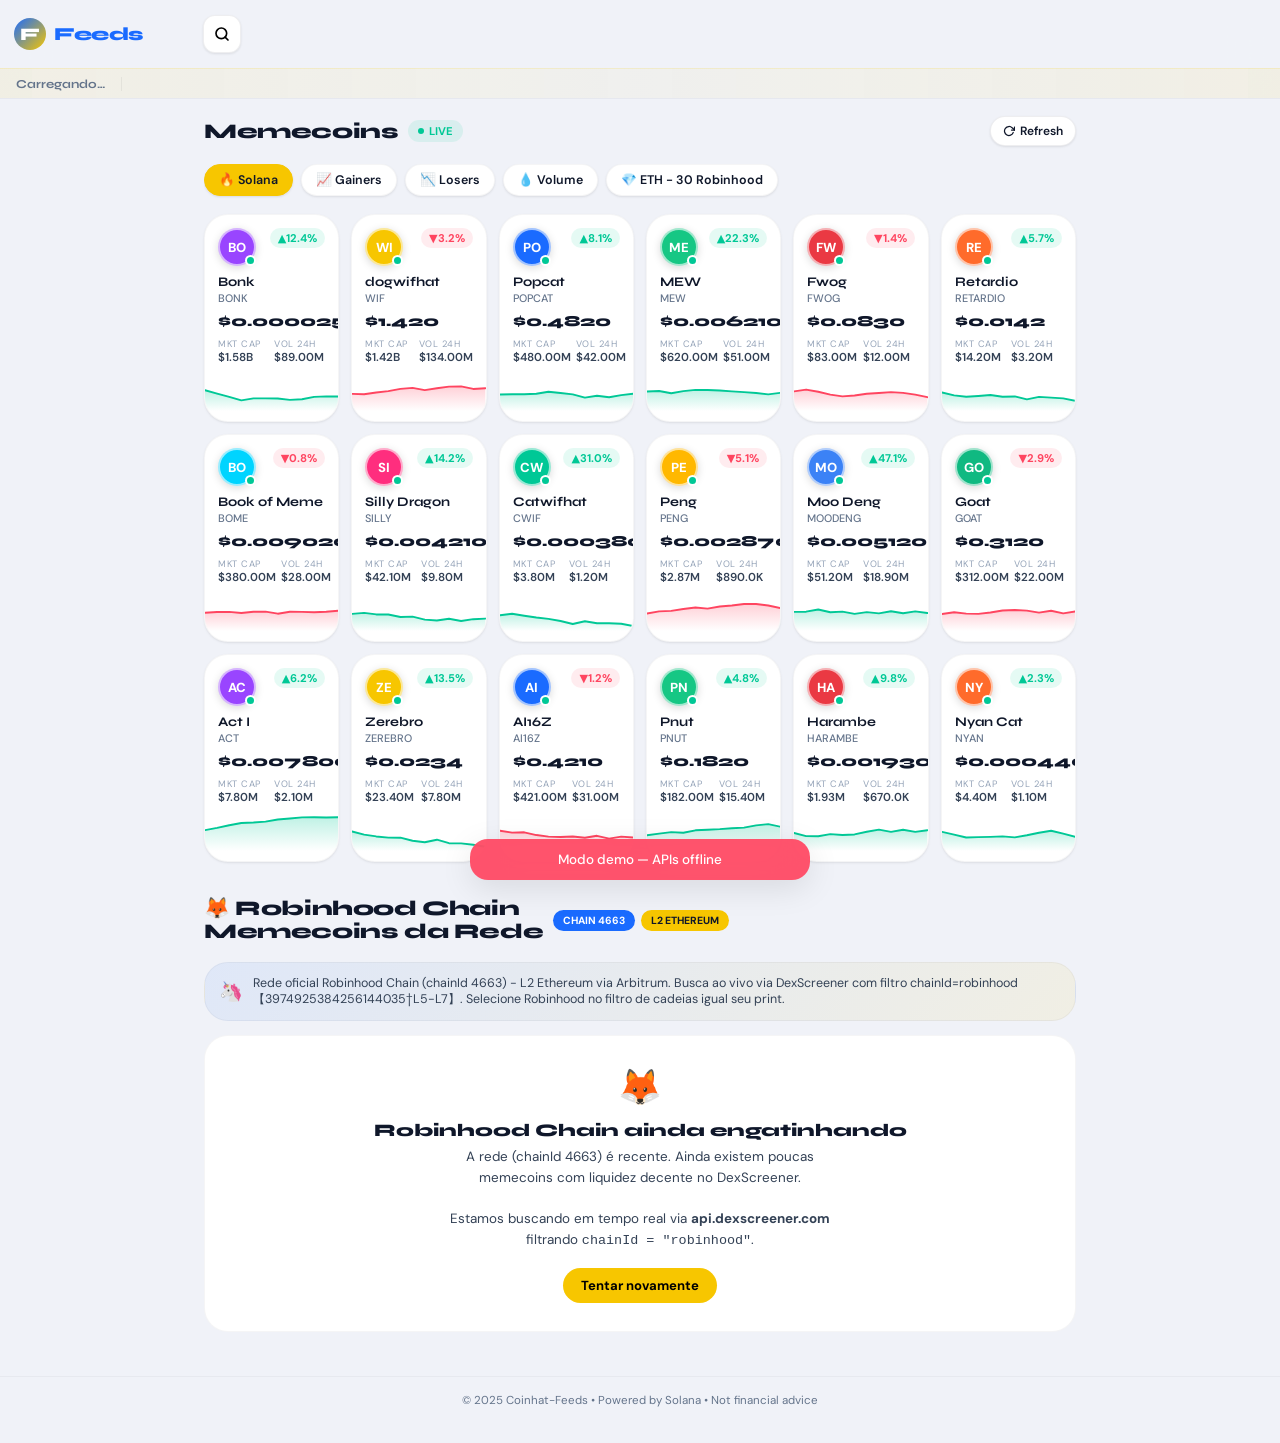
==== commit 59bd4c7d: "Update print statement from 'Hello' to 'Goodbye'" ====
--- a/coinhat-feeds/index.html
+++ b/coinhat-feeds/index.html
@@ -1,6 +1,39 @@
 <!DOCTYPE html>
 <html lang="pt-BR">
-<head>
+<head><style>
+@font-face {
+  font-family: "Optimistic";
+  font-style: normal;
+  font-weight: 400 600;
+  font-display: swap;
+  src: url("/fonts/OptimisticAI_VF_Optimized.woff2") format("woff2");
+}
+@font-face {
+  font-family: "Optimistic Mono";
+  font-style: normal;
+  font-weight: 400;
+  font-display: swap;
+  src: url("/fonts/OptimisticMono_W_TextRegular.woff2") format("woff2");
+}
+:where(html) {
+  font-family: "Optimistic", system-ui, sans-serif;
+}
+:where(code, pre, kbd, samp) {
+  font-family: "Optimistic Mono", ui-monospace, monospace;
+}
+</style>
+
+  <!-- PWA - Feeds -->
+  <link rel="manifest" href="manifest.json">
+  <meta name="theme-color" content="#f7c600">
+  <meta name="apple-mobile-web-app-capable" content="yes">
+  <meta name="apple-mobile-web-app-status-bar-style" content="black-translucent">
+  <meta name="apple-mobile-web-app-title" content="Feeds">
+  <link rel="apple-touch-icon" href="icon-192x192.png">
+  <link rel="icon" type="image/png" sizes="192x192" href="icon-192x192.png">
+  <link rel="icon" type="image/png" sizes="512x512" href="icon-512x512.png">
+  <link rel="icon" type="image/png" sizes="72x72" href="icon-72x72.png">
+
 <meta charset="UTF-8"/>
 <meta name="viewport" content="width=device-width,initial-scale=1.0,viewport-fit=cover"/>
 <meta name="theme-color" content="#f7c600"/>
@@ -25,14 +58,18 @@
 .toast{background:rgba(15,23,42,.92);backdrop-filter:blur(16px);color:#fff;padding:12px 18px;border-radius:var(--r);font-size:.84rem;font-weight:500;width:100%;text-align:center;pointer-events:auto;opacity:0;transform:translateY(8px) scale(.96);transition:all .28s cubic-bezier(.4,0,.2,1);box-shadow:var(--shadow-md);}
 .toast.show{opacity:1;transform:translateY(0) scale(1)} .toast.success{background:rgba(0,200,150,.92)} .toast.error{background:rgba(255,69,96,.92)}
 
+/* HEADER - LIMPO */
 .header{position:fixed;top:0;left:0;right:0;z-index:200;padding-top:var(--safe-top);background:rgba(240,242,248,.92);backdrop-filter:blur(24px) saturate(2);border-bottom:1px solid var(--border2);}
-.h-inner{display:flex;align-items:center;justify-content:space-between;gap:12px;padding:8px 14px;height:var(--hh)}   
+.h-inner{display:flex;align-items:center;justify-content:space-between;gap:12px;padding:08px 14px;height:var(--hh)}   
 .h-left{display:flex;align-items:center;gap:6px}
 .h-right{display:flex;align-items:center}
 
+/* Brand */
 .brand{display:flex;align-items:center;gap:9px}
-.brand-name{font-family:'Syne',sans-serif;font-weight:800;font-size:1.15rem;letter-spacing:-.5px;line-height:1;color:#1a6bff;}
-
+.brand-logo{width:36px;height:36px;border-radius:50%;object-fit:cover;box-shadow:0 0 0 2px var(--yellow),0 2px 8px rgba(247,198,0,.3);}
+.brand-name{font-family:'Syne',sans-serif;font-weight:800;font-size:1.15rem;letter-spacing:-.5px;line-height:1;background:linear-gradient(135deg,#0f172a 0%,#1a6bff 100%);-webkit-background-clip:text;-webkit-text-fill-color:transparent;background-clip:text;}
+
+/* Search - AGORA COLADO NO NOME */
 .search-wrap{position:relative;display:flex;align-items:center;gap:4px;margin-left:0px}
 .search-btn-icon{width:38px;height:38px;display:flex;align-items:center;justify-content:center;background:var(--card);border-radius:var(--r-sm);box-shadow:var(--shadow-xs);border:1px solid var(--border);transition:all .2s;flex-shrink:0;}
 .search-btn-icon:active{transform:scale(.93)}
@@ -48,12 +85,14 @@
 .s-fallback{display:flex;align-items:center;justify-content:center;font-weight:700;font-size:.75rem;color:#fff}
 .s-name{font-weight:600;font-size:.88rem} .s-sym{color:var(--t3);font-size:.72rem} .s-price{margin-left:auto;font-weight:700;font-size:.82rem;color:var(--text)}
 
+/* TICKER */
 .ticker-wrap{overflow:hidden;background:linear-gradient(90deg,rgba(247,198,0,.08) 0%,rgba(247,198,0,.04) 50%,rgba(247,198,0,.08) 100%);border-top:1px solid rgba(247,198,0,.15);height:30px;display:flex;align-items:center;}
 .ticker-track{display:flex;align-items:center;white-space:nowrap;animation:scroll-x 40s linear infinite;}
 .t-item{display:inline-flex;align-items:center;gap:6px;padding:0 16px;font-size:.75rem;font-weight:600;border-right:1px solid rgba(0,0,0,.05);}
 .t-sym{font-family:'Syne',sans-serif;font-weight:700;font-size:.76rem} .t-p{color:var(--t2)} .t-c{font-weight:700} .t-c.up{color:var(--green)} .t-c.dn{color:var(--red)}
 @keyframes scroll-x{from{transform:translateX(0)}to{transform:translateX(-50%)}}
 
+/* MAIN */
 #app{padding-top:calc(var(--hh) + var(--safe-top) + 30px)}
 .main{padding:18px 14px 24px;max-width:900px;margin:0 auto}
 .section{display:none;animation:fadeUp .3s ease} .section.active{display:block}
@@ -79,6 +118,7 @@
 .c-sym{font-size:.68rem;color:var(--t3);font-weight:500;margin-bottom:7px} .c-price{font-family:'Syne',sans-serif;font-weight:800;font-size:.95rem;margin-bottom:8px;}
 .card-stats{display:grid;grid-template-columns:1fr 1fr;gap:5px;margin-bottom:8px;} .cs-lbl{font-size:.58rem;color:var(--t4);text-transform:uppercase;letter-spacing:.5px} .cs-val{font-size:.72rem;font-weight:600;color:var(--t2)} .card-spark{padding:0 0 10px}
 
+/* TOKEN MODAL */
 .token-modal{position:fixed;inset:0;z-index:600;visibility:hidden;pointer-events:none;}
 .token-modal.open{visibility:visible;pointer-events:all} .modal-bg{position:absolute;inset:0;background:rgba(15,23,42,.55);backdrop-filter:blur(8px);opacity:0;transition:opacity .3s;}
 .token-modal.open .modal-bg{opacity:1}
@@ -95,7 +135,7 @@
 .m-chart-wrap{border-radius:var(--r-lg);overflow:hidden;margin-bottom:14px;border:1px solid var(--border2);} .m-chart-label{display:flex;align-items:center;gap:6px;padding:9px 14px;font-size:.75rem;font-weight:600;background:var(--bg);border-bottom:1px solid var(--border2);} .m-chart{width:100%;height:280px;display:block;border:none}
 .m-contract{background:var(--bg);border-radius:var(--r);padding:11px 14px;margin-bottom:12px;border:1px solid var(--border2);display:flex;align-items:center;gap:8px;}
 .m-clbl{font-size:.62rem;color:var(--t3);text-transform:uppercase;letter-spacing:.5px;white-space:nowrap;flex-shrink:0;} .m-caddr{font-size:.72rem;color:var(--t2);font-family:'SF Mono','Fira Code',monospace;flex:1;overflow:hidden;text-overflow:ellipsis;white-space:nowrap;}
-.copy-btn{padding:5px 10px;background:var(--yellow);border-radius:var(--r-xs);font-size:.72rem;font-weight:700;flex-shrink:0;transition:all .15s;} .m-links{display:flex;gap:8px;flex-wrap:wrap;margin-bottom:14px} .link-chip{display:inline-flex;align-items:center;gap:5px;padding:7px 13px;background:rgba(26,107,255,.1);color:var(--blue);border-radius:99px;font-size:.78rem;font-weight:600;border:1px solid rgba(26,107,255,.15);}
+.copy-btn{padding:5px 10px;background:var(--yellow);border-radius:var(--r-xs);font-size:.72rem;font-weight:700;flex-shrink:0;transition:all .15s;} .m-links{display:flex;gap:8px;flex-wrap:wrap;margin-bottom:14px} .link-chip{display:inline-flex;align-items:center;gap:5px;padding:7px 13px;background:var(--blue-lt);color:var(--blue);border-radius:99px;font-size:.78rem;font-weight:600;border:1px solid rgba(26,107,255,.15);}
 .swap-btn{display:flex;align-items:center;justify-content:center;gap:8px;width:100%;padding:15px;background:var(--yellow);border-radius:var(--r);font-family:'Syne',sans-serif;font-weight:800;font-size:1rem;color:#0f172a;box-shadow:0 8px 28px rgba(247,198,0,.35);transition:all .2s;}
 .footer{text-align:center;padding:16px;font-size:.72rem;color:var(--t3);border-top:1px solid var(--border2);margin-top:20px;}
 .filter-tabs{display:flex;gap:8px;overflow-x:auto;padding-bottom:14px;margin-bottom:4px;scrollbar-width:none;-webkit-overflow-scrolling:touch;}
@@ -115,10 +155,7 @@
       <div class="modal-tok-row">
         <img id="m-logo" src="" alt="" class="modal-logo" style="display:none"/>
         <div id="m-logo-fb" style="width:48px;height:48px;border-radius:50%;display:none;align-items:center;justify-content:center;font-weight:800;font-size:.9rem;color:#fff;box-shadow:0 0 0 2.5px var(--yellow)"></div>
-        <div>
-          <div class="modal-tname" id="m-name"></div>
-          <div class="modal-tsym"><span id="m-sym"></span> <span class="sol-badge" id="m-chain-badge">SOL</span></div>
-        </div>
+        <div><div class="modal-tname" id="m-name"></div><div class="modal-tsym"><span id="m-sym"></span><span class="sol-badge">SOL</span></div></div>
       </div>
       <button class="modal-x" id="modal-close"><svg width="16" height="16" viewBox="0 0 24 24" fill="none" stroke="currentColor" stroke-width="2.5" stroke-linecap="round"><path d="M18 6 6 18M6 6l12 12"/></svg></button>
     </div>
@@ -129,7 +166,7 @@
         <div class="m-stat"><span class="m-slbl">Mkt Cap</span><span class="m-sval" id="m-mcap"></span></div>
         <div class="m-stat"><span class="m-slbl">Volume</span><span class="m-sval" id="m-vol"></span></div>
         <div class="m-stat"><span class="m-slbl">Liquidez</span><span class="m-sval" id="m-liq"></span></div>
-        <div class="m-stat"><span class="m-slbl">Rede</span><span class="m-sval" id="m-network">Solana</span></div>
+        <div class="m-stat"><span class="m-slbl">Rede</span><span class="m-sval">Solana</span></div>
       </div>
       <div class="m-chart-wrap">
         <div class="m-chart-label"><svg width="13" height="13" viewBox="0 0 24 24" fill="none" stroke="currentColor" stroke-width="2" stroke-linecap="round"><polyline points="22 12 18 12 15 21 9 3 6 12 2 12"/></svg> Gráfico Tempo Real — DexScreener</div>
@@ -137,22 +174,21 @@
       </div>
       <div class="m-contract"><span class="m-clbl">CA</span><span class="m-caddr" id="m-contract">—</span><button class="copy-btn" id="copy-btn">Copiar</button></div>
       <div class="m-links" id="m-links"></div>
-      <button class="swap-btn" id="modal-swap-btn">
-        <svg width="18" height="18" viewBox="0 0 24 24" fill="none" stroke="currentColor" stroke-width="2.5" stroke-linecap="round" stroke-linejoin="round"><polyline points="17 1 21 5 17 9"/><path d="M3 11V9a4 4 0 0 1 4-4h14"/><polyline points="7 23 3 19 7 15"/><path d="M21 13v2a4 4 0 0 1-4 4H3"/></svg>
-        Swap via Jupiter
-      </button>
+      <button class="swap-btn" id="modal-swap-btn"><svg width="18" height="18" viewBox="0 0 24 24" fill="none" stroke="currentColor" stroke-width="2.5" stroke-linecap="round" stroke-linejoin="round"><polyline points="17 1 21 5 17 9"/><path d="M3 11V9a4 4 0 0 1 4-4h14"/><polyline points="7 23 3 19 7 15"/><path d="M21 13v2a4 4 0 0 1-4 4H3"/></svg> Swap via Jupiter</button>
     </div>
   </div>
 </div>
 
 <div id="app">
+  <!-- HEADER LIMPO - SEM MENU, LUPA COLADA NO NOME -->
   <header class="header">
     <div class="h-inner">
       <div class="h-left">
         <a href="#" class="brand" style="display:flex;align-items:center;gap:8px">
           <div style="width:32px;height:32px;border-radius:50%;background:linear-gradient(135deg,#1a6bff,#f7c600);display:flex;align-items:center;justify-content:center;color:#fff;font-weight:800;font-family:Syne;font-size:1.1rem">F</div>
-          <span class="brand-name">Feeds</span>
+          <span class="brand-name" style="background:none;-webkit-text-fill-color:#1a6bff;color:#1a6bff">Feeds</span>
         </a>
+        <!-- LUPA AGORA BEM PRÓXIMA DO NOME -->
         <div class="search-wrap" id="search-wrap">
           <span class="search-field-icon"><svg width="14" height="14" viewBox="0 0 24 24" fill="none" stroke="var(--t3)" stroke-width="2.5" stroke-linecap="round"><circle cx="11" cy="11" r="8"/><path d="m21 21-4.35-4.35"/></svg></span>
           <input class="search-field" id="search-field" type="text" placeholder="Buscar token…" autocomplete="off"/>
@@ -168,27 +204,16 @@
   <main class="main">
     <section id="sec-home" class="section active">
       <div class="sec-head">
-        <div style="display:flex;align-items:center;gap:10px">
-          <h1 class="sec-title">Memecoins</h1>
-          <div class="live-dot"><span class="pulse"></span>LIVE</div>
-        </div>
-        <div class="pill-btn" id="refresh-btn">
-          <svg width="12" height="12" viewBox="0 0 24 24" fill="none" stroke="currentColor" stroke-width="2.5" stroke-linecap="round"><polyline points="23 4 23 10 17 10"/><path d="M20.49 15a9 9 0 1 1-2.12-9.36L23 10"/></svg>
-          Refresh
-        </div>
-      </div>
-
+        <div style="display:flex;align-items:center;gap:10px"><h1 class="sec-title">Memecoins</h1><div class="live-dot"><span class="pulse"></span>LIVE</div></div>
+        <div class="pill-btn" id="refresh-btn"><svg width="12" height="12" viewBox="0 0 24 24" fill="none" stroke="currentColor" stroke-width="2.5" stroke-linecap="round"><polyline points="23 4 23 10 17 10"/><path d="M20.49 15a9 9 0 1 1-2.12-9.36L23 10"/></svg> Refresh</div>
+      </div>
       <div class="filter-tabs" id="filter-tabs">
-        <div class="ftab active" data-filter="all">🔥 Solana</div>
-        <div class="ftab" data-filter="gainers">📈 Gainers</div>
-        <div class="ftab" data-filter="losers">📉 Losers</div>
-        <div class="ftab" data-filter="volume">💧 Volume</div>
-        <div class="ftab" id="tab-eth">💎 Robinhood Chain</div>
+        <div class="ftab active" data-filter="all">🔥 Solana</div><div class="ftab" data-filter="gainers">📈 Gainers</div><div class="ftab" data-filter="losers">📉 Losers</div><div class="ftab" data-filter="volume">💧 Volume</div><div class="ftab" id="tab-eth">💎 ETH - 30 Robinhood</div>
       </div>
       
       <div class="coin-grid" id="coin-grid"></div>
 
-      <!-- ROBINHOOD CHAIN -->
+      <!-- NOVA LISTA ETHEREUM 30 MEMECOINS ROBINHOOD STYLE -->
       <div id="eth-section" style="margin-top:36px">
         <div class="sec-head" style="margin-top:28px;flex-direction:column;align-items:flex-start;gap:8px">
           <div style="display:flex;align-items:center;gap:10px;flex-wrap:wrap">
@@ -200,181 +225,125 @@
           </div>
         </div>
         <div style="background:linear-gradient(135deg,rgba(26,107,255,.08),rgba(247,198,0,.08));border:1px solid var(--border2);border-radius:var(--r-lg);padding:12px 14px;margin-bottom:14px;display:flex;align-items:center;gap:10px;font-size:.78rem;color:var(--t2)">
-          <span style="font-size:1.2rem">🦄</span>
-          Mostrando as <b>10 memecoins \~$40k</b> + as <b>10 com mcap > $800k</b> da Robinhood Chain (via DexScreener).
+          <span style="font-size:1.2rem">🦄</span> Rede oficial Robinhood Chain (chainId 4663) - L2 Ethereum via Arbitrum. Busca ao vivo via DexScreener com filtro chainId=robinhood【3974925384256144035†L5-L7】. Selecione Robinhood no filtro de cadeias igual seu print.
         </div>
         <div class="coin-grid" id="eth-grid"></div>
       </div>
+
     </section>
   </main>
-  <footer class="footer">© 2025 Coinhat-Feeds • Powered by Solana + Robinhood Chain • Not financial advice</footer>
+  <footer class="footer">© 2025 Coinhat-Feeds • Powered by Solana • Not financial advice</footer>
 </div>
 
 <script>
+const REF = "Bv9FatggxzDiWqYNEL9szrDvtmhXcx2xPeUKptGiWmie";
 const $ = id => document.getElementById(id);
-const fmt = {
-  price(n){if(!n && n!==0)return'—';n=parseFloat(n);if(n<0.000001)return'\( '+n.toExponential(2);if(n<0.01)return' \)'+n.toFixed(6);if(n<1)return'\( '+n.toFixed(4);if(n<1000)return' \)'+n.toFixed(3);return'$'+n.toLocaleString('pt-BR',{maximumFractionDigits:2});},
-  large(n){if(!n)return'—';if(n>=1e9)return'\( '+(n/1e9).toFixed(2)+'B';if(n>=1e6)return' \)'+(n/1e6).toFixed(2)+'M';if(n>=1e3)return'\( '+(n/1e3).toFixed(1)+'K';return' \)'+parseFloat(n).toFixed(2);},
-  pct(n){if(n===undefined||n===null)return'—';const v=parseFloat(n);return(v>0?'+':'')+v.toFixed(2)+'%';},
-  addr(a){return a?a.slice(0,6)+'…'+a.slice(-5):'—'}
-};
-
-function toast(msg,type='info'){
-  const c=$('toasts'), t=document.createElement('div');
-  t.className='toast '+type; t.textContent=msg; c.appendChild(t);
-  requestAnimationFrame(()=>requestAnimationFrame(()=>t.classList.add('show')));
-  setTimeout(()=>{t.classList.remove('show');setTimeout(()=>t.remove(),400)},2800);
-}
-
-const cache={
-  set(k,v,ttl=300000){try{localStorage.setItem('cf2_'+k,JSON.stringify({v,t:Date.now()+ttl}))}catch(e){}},
-  get(k){try{const d=JSON.parse(localStorage.getItem('cf2_'+k));if(d&&d.t>Date.now())return d.v}catch(e){}return null}
-};
-
-function sparkline(up,w=120,h=36){
-  const pts=[]; let y=h/2;
-  for(let i=0;i<12;i++){y+=((Math.random()-.44)*(up?1.2:1))*5;y=Math.max(4,Math.min(h-4,y));pts.push({x:i*(w/11),y});}
-  const line='M'+pts.map(p=>`\( {p.x.toFixed(1)}, \){p.y.toFixed(1)}`).join(' L ');
-  return{line,area:line+` L \( {w}, \){h} L 0,${h} Z`};
-}
-
-const LOGO_COLORS=['#9945ff','#f7c600','#1a6bff','#16c784','#ea3943','#ff6b2b','#00d4ff','#ff2e7e','#00c896','#ffb800','#3b82f6','#10b981'];
-let allCoins=[], filteredCoins=[];
-
-/* ===================== SEARCH ===================== */
-const searchWrap=\( ('search-wrap'), searchField= \)('search-field'), searchDrop=$('search-drop');
-let searchTimer;
-$('search-toggle').addEventListener('click',()=>{
-  if(searchWrap.classList.toggle('open')) searchField.focus();
-  else{searchField.value='';searchDrop.classList.remove('vis');}
-});
-searchField.addEventListener('input',()=>{
-  clearTimeout(searchTimer);
-  const q=searchField.value.trim();
-  if(q.length<2){searchDrop.classList.remove('vis');return;}
-  searchTimer=setTimeout(()=>doSearch(q),380);
-});
-document.addEventListener('click',e=>{
-  if(!searchWrap.contains(e.target)){searchDrop.classList.remove('vis');searchWrap.classList.remove('open');}
-});
-
-async function doSearch(q){
-  const cached=cache.get('s_'+q);
-  if(cached){renderSearch(cached);return;}
+const fmt = {price(n){if(!n && n!==0)return'—';n=parseFloat(n);if(n<0.000001)return'$'+n.toExponential(2);if(n<0.01)return'$'+n.toFixed(6);if(n<1)return'$'+n.toFixed(4);if(n<1000)return'$'+n.toFixed(3);return'$'+n.toLocaleString('pt-BR',{maximumFractionDigits:2});},large(n){if(!n)return'—';if(n>=1e9)return'$'+(n/1e9).toFixed(2)+'B';if(n>=1e6)return'$'+(n/1e6).toFixed(2)+'M';if(n>=1e3)return'$'+(n/1e3).toFixed(1)+'K';return'$'+parseFloat(n).toFixed(2);},pct(n){if(n===undefined||n===null)return'—';const v=parseFloat(n);return(v>0?'+':'')+v.toFixed(2)+'%';},addr(a){return a?a.slice(0,6)+'…'+a.slice(-5):'—'}};
+function toast(msg,type='info'){const c=$('toasts'), t=document.createElement('div');t.className='toast '+type;t.textContent=msg;c.appendChild(t);requestAnimationFrame(()=>requestAnimationFrame(()=>t.classList.add('show')));setTimeout(()=>{t.classList.remove('show');setTimeout(()=>t.remove(),400)},2800);}
+const cache={set(k,v,ttl=300000){try{localStorage.setItem('cf2_'+k,JSON.stringify({v,t:Date.now()+ttl}))}catch(e){}},get(k){try{const d=JSON.parse(localStorage.getItem('cf2_'+k));if(d&&d.t>Date.now())return d.v}catch(e){}return null}};
+function sparkline(up,w=120,h=36){const pts=[];let y=h/2;for(let i=0;i<12;i++){y+=((Math.random()-.44)*(up?1.2:1))*5;y=Math.max(4,Math.min(h-4,y));pts.push({x:i*(w/11),y});}const line='M'+pts.map(p=>`${p.x.toFixed(1)},${p.y.toFixed(1)}`).join(' L ');return{line,area:line+` L ${w},${h} L 0,${h} Z`};}
+const searchWrap=$('search-wrap'), searchField=$('search-field'), searchDrop=$('search-drop');let searchTimer;
+$('search-toggle').addEventListener('click',()=>{if(searchWrap.classList.toggle('open'))searchField.focus();else{searchField.value='';searchDrop.classList.remove('vis');}});
+searchField.addEventListener('input',()=>{clearTimeout(searchTimer);const q=searchField.value.trim();if(q.length<2){searchDrop.classList.remove('vis');return;}searchTimer=setTimeout(()=>doSearch(q),380);});
+document.addEventListener('click',e=>{if(!searchWrap.contains(e.target)){searchDrop.classList.remove('vis');searchWrap.classList.remove('open');}});
+async function doSearch(q){const cached=cache.get('s_'+q);if(cached){renderSearch(cached);return;}try{const r=await fetch(`https://api.dexscreener.com/latest/dex/search?q=${encodeURIComponent(q)}`);const d=await r.json();const pairs=(d.pairs||[]).filter(p=>p.chainId==='solana').slice(0,7);cache.set('s_'+q,pairs,60000);renderSearch(pairs);}catch(e){}}
+function renderSearch(pairs){if(!pairs.length){searchDrop.innerHTML='<div class="s-item" style="color:var(--t3);justify-content:center;padding:18px">Nenhum resultado</div>';searchDrop.classList.add('vis');return;}const COLORS=['#f7c600','#1a6bff','#16c784','#ea3943','#9945ff','#ff6b2b','#00d4ff'];searchDrop.innerHTML=pairs.map((p,i)=>{const hasImg=p.info?.imageUrl;const col=COLORS[i%COLORS.length];const init=(p.baseToken?.symbol||'?').slice(0,2).toUpperCase();return`<div class="s-item" data-idx="${i}">${hasImg?`<img src="${p.info.imageUrl}" onerror="this.style.display='none';this.nextSibling.style.display='flex'">`:''}<div class="s-fallback" style="background:${col};${hasImg?'display:none':'display:flex'}">${init}</div><div><div class="s-name">${p.baseToken?.name||'—'}</div><div class="s-sym">${p.baseToken?.symbol||''}</div></div><span class="s-price">${fmt.price(p.priceUsd)}</span></div>`;}).join('');searchDrop.classList.add('vis');searchDrop.querySelectorAll('.s-item').forEach((el,i)=>{el.addEventListener('click',()=>{openModal(pairs[i]);searchDrop.classList.remove('vis');searchWrap.classList.remove('open');searchField.value='';});});}
+const LOGO_COLORS=['#9945ff','#f7c600','#1a6bff','#16c784','#ea3943','#ff6b2b','#00d4ff','#ff2e7e','#00c896','#ffb800','#3b82f6','#10b981'];let allCoins=[],filteredCoins=[];
+function mockCoins(){const d=[{n:'Bonk',s:'BONK',p:0.0000248,c:12.4,mc:1580000000,v:89000000,l:12000000},{n:'dogwifhat',s:'WIF',p:1.42,c:-3.2,mc:1420000000,v:134000000,l:18000000},{n:'Popcat',s:'POPCAT',p:0.482,c:8.1,mc:480000000,v:42000000,l:9000000},{n:'MEW',s:'MEW',p:0.00621,c:22.3,mc:620000000,v:51000000,l:7500000},{n:'Fwog',s:'FWOG',p:0.083,c:-1.4,mc:83000000,v:12000000,l:4000000},{n:'Retardio',s:'RETARDIO',p:0.0142,c:5.7,mc:14200000,v:3200000,l:2100000},{n:'Book of Meme',s:'BOME',p:0.00902,c:-0.8,mc:380000000,v:28000000,l:8000000},{n:'Silly Dragon',s:'SILLY',p:0.00421,c:14.2,mc:42100000,v:9800000,l:1900000},{n:'Catwifhat',s:'CWIF',p:0.00038,c:31.0,mc:3800000,v:1200000,l:450000},{n:'Peng',s:'PENG',p:0.00287,c:-5.1,mc:2870000,v:890000,l:320000},{n:'Moo Deng',s:'MOODENG',p:0.00512,c:47.1,mc:51200000,v:18900000,l:3200000},{n:'Goat',s:'GOAT',p:0.312,c:-2.9,mc:312000000,v:22000000,l:6700000},{n:'Act I',s:'ACT',p:0.0078,c:6.2,mc:7800000,v:2100000,l:780000},{n:'Zerebro',s:'ZEREBRO',p:0.0234,c:13.5,mc:23400000,v:7800000,l:1900000},{n:'AI16Z',s:'AI16Z',p:0.421,c:-1.2,mc:421000000,v:31000000,l:8900000},{n:'Pnut',s:'PNUT',p:0.182,c:4.8,mc:182000000,v:15400000,l:4200000},{n:'Harambe',s:'HARAMBE',p:0.00193,c:9.8,mc:1930000,v:670000,l:280000},{n:'Nyan Cat',s:'NYAN',p:0.00044,c:2.3,mc:4400000,v:1100000,l:550000},];return d.map((m,i)=>({pairAddress:'mock_'+i,chainId:'solana',baseToken:{name:m.n,symbol:m.s,address:'So11111111111111111111111111111111111111'+i},priceUsd:String(m.p),priceChange:{h24:m.c},marketCap:m.mc,volume:{h24:m.v},liquidity:{usd:m.l},info:{}}));}
+async function loadCoins(){const grid=$('coin-grid');grid.innerHTML=Array(18).fill('<div class="skel"></div>').join('');let coins=cache.get('coins2');if(!coins){try{const r=await fetch('https://api.dexscreener.com/token-boosts/top/v1');const boosts=await r.json();const addrs=boosts.filter(t=>t.chainId==='solana').slice(0,20).map(t=>t.tokenAddress).join(',');if(addrs){const r2=await fetch(`https://api.dexscreener.com/latest/dex/tokens/${addrs}`);const d2=await r2.json();const seen=new Map();(d2.pairs||[]).filter(p=>p.chainId==='solana').forEach(p=>{const k=p.baseToken?.address;if(!k)return;const liq=parseFloat(p.liquidity?.usd||0);const cur=seen.get(k);if(!cur||liq>parseFloat(cur.liquidity?.usd||0))seen.set(k,p);});coins=[...seen.values()].slice(0,18);}if(!coins||coins.length<6){const r3=await fetch('https://api.dexscreener.com/latest/dex/search?q=solana+meme');const d3=await r3.json();const existing=new Set((coins||[]).map(p=>p.baseToken?.address));coins=coins||[];for(const p of (d3.pairs||[]).filter(p=>p.chainId==='solana')){if(!existing.has(p.baseToken?.address)){coins.push(p);existing.add(p.baseToken?.address);}if(coins.length>=18)break;}}cache.set('coins2',coins,30000);}catch(e){coins=mockCoins();toast('Modo demo — APIs offline','error');}}allCoins=coins;filteredCoins=[...coins];renderCoins(filteredCoins);buildTicker(coins);}
+function renderCoins(coins){const grid=$('coin-grid');grid.innerHTML='';coins.slice(0,18).forEach((p,i)=>{const price=parseFloat(p.priceUsd||0);const chg=parseFloat(p.priceChange?.h24||0);const up=chg>=0;const col=LOGO_COLORS[i%LOGO_COLORS.length];const hasImg=p.info?.imageUrl;const spark=sparkline(up);const card=document.createElement('div');card.className='coin-card';card.style.animation=`fadeUp .38s ease ${i*28}ms both`;card.innerHTML=`<div class="card-top"><div class="card-logo-wrap" style="position:relative">${hasImg?`<img class="card-logo" src="${p.info.imageUrl}" alt="" onerror="this.style.display='none';this.nextElementSibling.style.display='flex'">`:''}<div class="card-logo-fb" style="background:${col};display:${hasImg?'none':'flex'}">${(p.baseToken?.symbol||'?').slice(0,2).toUpperCase()}</div><div class="card-live-dot"></div></div><div class="card-chg-badge ${up?'up':'dn'}">${up?'▲':'▼'}${Math.abs(chg).toFixed(1)}%</div></div><div class="card-body"><div class="c-name">${p.baseToken?.name||'—'}</div><div class="c-sym">${p.baseToken?.symbol||'—'}</div><div class="c-price">${fmt.price(price)}</div><div class="card-stats"><div><div class="cs-lbl">Mkt Cap</div><div class="cs-val">${fmt.large(p.marketCap)}</div></div><div><div class="cs-lbl">Vol 24h</div><div class="cs-val">${fmt.large(p.volume?.h24)}</div></div></div></div><div class="card-spark"><svg viewBox="0 0 120 36" preserveAspectRatio="none" style="width:100%;height:38px;display:block"><defs><linearGradient id="sg${i}" x1="0" y1="0" x2="0" y2="1"><stop offset="0%" stop-color="${up?'#00c896':'#ff4560'}" stop-opacity=".25"/><stop offset="100%" stop-color="${up?'#00c896':'#ff4560'}" stop-opacity="0"/></linearGradient></defs><path d="${spark.area}" fill="url(#sg${i})"/><path d="${spark.line}" fill="none" stroke="${up?'#00c896':'#ff4560'}" stroke-width="1.8" stroke-linecap="round" stroke-linejoin="round"/></svg></div>`;card.addEventListener('click',()=>openModal(p));grid.appendChild(card);});}
+document.querySelectorAll('.ftab').forEach(tab=>{tab.addEventListener('click',()=>{document.querySelectorAll('.ftab').forEach(t=>t.classList.remove('active'));tab.classList.add('active');const f=tab.dataset.filter;let coins=[...allCoins];if(f==='gainers')coins.sort((a,b)=>parseFloat(b.priceChange?.h24||0)-parseFloat(a.priceChange?.h24||0));else if(f==='losers')coins.sort((a,b)=>parseFloat(a.priceChange?.h24||0)-parseFloat(b.priceChange?.h24||0));else if(f==='volume')coins.sort((a,b)=>parseFloat(b.volume?.h24||0)-parseFloat(a.volume?.h24||0));else if(f==='new')coins.reverse();filteredCoins=coins;renderCoins(coins);});});
+$('refresh-btn').addEventListener('click',()=>{cache.set('coins2',null,0);loadCoins();
+loadEthCoins();
+
+// ===== ETHEREUM 30 MEMECOINS - LISTA ROBINHOOD =====
+const ETH_MEME_LIST = [
+  {s:'PEPE', n:'Pepe', addr:'0x6982508145454Ce325dDbE47a25d4ec3d2311933'},
+  {s:'SHIB', n:'Shiba Inu', addr:'0x95aD61b0a150d79219dCF64E1E6Cc01f0B64C4cE'},
+  {s:'FLOKI', n:'Floki', addr:'0xfb5B838b6a3E049D788C35a8e21bA88e6C1021d8'},
+  {s:'MOG', n:'Mog Coin', addr:'0xaaeE1a9723aadb7C9E94C4e8c336392909e7D357'},
+  {s:'WOJAK', n:'Wojak', addr:'0x5026F006B85729a8b14553FAE6a6E6E9D7D84D6d'},
+  {s:'PEPE2.0', n:'Pepe 2.0', addr:'0xfbAF5D1d933F681A7D1Cc5A8e676dE41B394DaB6'},
+  {s:'SPX', n:'SPX6900', addr:'0xE0f63A31566C92D644E12d14286075D771f5d444'},
+  {s:'MEME', n:'Memecoin', addr:'0x1F60Da337780aBf0727d44Ca2A04162e92e218a'},
+  {s:'TURBO', n:'Turbo', addr:'0xA35923162C49d3525CCEB7f25dA250BD6A1a6236'},
+  {s:'LADYS', n:'Milady Meme', addr:'0x12970E6868f88f48dDf66dDf7D3a60B2a5D4336'},
+  {s:'BOBO', n:'Bobo Coin', addr:'0xB90B2A35C65dB935b0e2A91EAA2F690A556682E1'},
+  {s:'ANDY', n:'Andy', addr:'0x68b42a01a3Ea8a2bCe1f09665e1A17532f0C5CfD'},
+  {s:'WOLF', n:'LandWolf', addr:'0x67466BE17df83287eD2b4fE2cF71d635e15f9BF6'},
+  {s:'KISHU', n:'Kishu Inu', addr:'0xA2b4D0c19cC86a7CCADeF99b5560A55a3804d2d'},
+  {s:'ELON', n:'Dogelon Mars', addr:'0x761D38e5DDf6ccf6Cf7cCF4424C08454FF82d518'},
+  {s:'BABYDOGE', n:'Baby Doge', addr:'0x69420E3A3aa9e4829b8a39D3e6d1d549aB64b5d'},
+  {s:'AKITA', n:'Akita Inu', addr:'0x3301EeE7a59107a78c53B441A07d0Ca1C5AdeC74'},
+  {s:'HOGE', n:'Hoge Finance', addr:'0xfAd5C3098e34AfaC9e651367459349B9BAD4A86A'},
+  {s:'PIT', n:'Pitbull', addr:'0x85E1fD1F567b86D6a8cC3DBD10637F06cBDFf6f7D'},
+  {s:'SAITAMA', n:'Saitama', addr:'0xCeB2607B1B3693907a0CCa1A7191DEf867BD0f9D'},
+  {s:'MONA', n:'MonaCoin', addr:'0x27599bF532BEaD9bBa310B2a6E455f0225710e83'},
+  {s:'DOBO', n:'Dobo Token', addr:'0x5a5F9aE6757cA73d97bE13A8A604B8b6a26Ea8C5'},
+  {s:'REKT', n:'Rekt', addr:'0xA6aA394f65C400B335d1E4e2e44F167f700E4711f'},
+  {s:'PEPECOIN', n:'PepeCoin', addr:'0xa9E8aCF069C58d4B1f68Ad1d2E9DfC2e2b8f62e5'},
+  {s:'CHAD', n:'Chad Coin', addr:'0xC188b3E1cE9e4F62Aa59eB9E3D1D64FbA1C9d2F6'},
+  {s:'BEN', n:'Ben the Dog', addr:'0x9D7f7B19d2AfeE0fF0CA64B3e1515305AdAb932D'},
+  {s:'PSYOP', n:'Psyop', addr:'0x5Ef83e975CF2eE9B32A3805a0b624E88B4397A69'},
+  {s:'BOB', n:'BOB', addr:'0xB0B19533052C4Ef2B68Ba5b0e65F0A3a5dFD2BF'},
+  {s:'JOE', n:'Joe Coin', addr:'0x2E9F1D8a3D2C4f7A9b0E1d2C3F4a5B6a7D8E9F0A1'},
+  {s:'PONKE', n:'Ponke ETH', addr:'0x3a2d7d5a5b5c6d7e8f9a0b1c2d3e4f5a6b7c8d9e0'}
+];
+
+async function loadEthCoins(){
+  const grid = $('eth-grid');
+  grid.innerHTML = Array(30).fill('<div class="skel"></div>').join('');
+  let pairs = [];
   try{
-    const r=await fetch(`https://api.dexscreener.com/latest/dex/search?q=${encodeURIComponent(q)}`);
-    const d=await r.json();
-    const pairs=(d.pairs||[]).filter(p=>p.chainId==='solana').slice(0,7);
-    cache.set('s_'+q,pairs,60000);
-    renderSearch(pairs);
-  }catch(e){}
-}
-
-function renderSearch(pairs){
-  if(!pairs.length){
-    searchDrop.innerHTML='<div class="s-item" style="color:var(--t3);justify-content:center;padding:18px">Nenhum resultado</div>';
-    searchDrop.classList.add('vis');
-    return;
-  }
-  const COLORS=['#f7c600','#1a6bff','#16c784','#ea3943','#9945ff','#ff6b2b','#00d4ff'];
-  searchDrop.innerHTML=pairs.map((p,i)=>{
-    const hasImg=p.info?.imageUrl;
-    const col=COLORS[i%COLORS.length];
-    const init=(p.baseToken?.symbol||'?').slice(0,2).toUpperCase();
-    return `<div class="s-item" data-idx="${i}">
-      \( {hasImg?`<img src=" \){p.info.imageUrl}" onerror="this.style.display='none';this.nextSibling.style.display='flex'">`:''}
-      <div class="s-fallback" style="background:\( {col}; \){hasImg?'display:none':'display:flex'}">${init}</div>
-      <div><div class="s-name">\( {p.baseToken?.name||'—'}</div><div class="s-sym"> \){p.baseToken?.symbol||''}</div></div>
-      <span class="s-price">${fmt.price(p.priceUsd)}</span>
-    </div>`;
-  }).join('');
-  searchDrop.classList.add('vis');
-  searchDrop.querySelectorAll('.s-item').forEach((el,i)=>{
-    el.addEventListener('click',()=>{
-      openModal(pairs[i]);
-      searchDrop.classList.remove('vis');
-      searchWrap.classList.remove('open');
-      searchField.value='';
+    // Busca tokens ETH em lotes de 10
+    const addrs = ETH_MEME_LIST.slice(0,30).map(t=>t.addr).join(',');
+    const r = await fetch(`https://api.dexscreener.com/latest/dex/tokens/${addrs}`);
+    const d = await r.json();
+    const seen = new Map();
+    (d.pairs||[]).filter(p=>p.chainId==='ethereum').forEach(p=>{
+      const k=p.baseToken?.address?.toLowerCase(); if(!k) return;
+      const liq=parseFloat(p.liquidity?.usd||0);
+      const cur=seen.get(k);
+      if(!cur||liq>parseFloat(cur.liquidity?.usd||0)) seen.set(k,p);
     });
-  });
-}
-
-/* ===================== SOLANA ===================== */
-function mockCoins(){
-  const d=[
-    {n:'Bonk',s:'BONK',p:0.0000248,c:12.4,mc:1580000000,v:89000000,l:12000000},
-    {n:'dogwifhat',s:'WIF',p:1.42,c:-3.2,mc:1420000000,v:134000000,l:18000000},
-    {n:'Popcat',s:'POPCAT',p:0.482,c:8.1,mc:480000000,v:42000000,l:9000000},
-    {n:'MEW',s:'MEW',p:0.00621,c:22.3,mc:620000000,v:51000000,l:7500000},
-    {n:'Fwog',s:'FWOG',p:0.083,c:-1.4,mc:83000000,v:12000000,l:4000000},
-    {n:'Retardio',s:'RETARDIO',p:0.0142,c:5.7,mc:14200000,v:3200000,l:2100000},
-    {n:'Book of Meme',s:'BOME',p:0.00902,c:-0.8,mc:380000000,v:28000000,l:8000000},
-    {n:'Silly Dragon',s:'SILLY',p:0.00421,c:14.2,mc:42100000,v:9800000,l:1900000},
-    {n:'Catwifhat',s:'CWIF',p:0.00038,c:31.0,mc:3800000,v:1200000,l:450000},
-    {n:'Peng',s:'PENG',p:0.00287,c:-5.1,mc:2870000,v:890000,l:320000},
-    {n:'Moo Deng',s:'MOODENG',p:0.00512,c:47.1,mc:51200000,v:18900000,l:3200000},
-    {n:'Goat',s:'GOAT',p:0.312,c:-2.9,mc:312000000,v:22000000,l:6700000},
-    {n:'Act I',s:'ACT',p:0.0078,c:6.2,mc:7800000,v:2100000,l:780000},
-    {n:'Zerebro',s:'ZEREBRO',p:0.0234,c:13.5,mc:23400000,v:7800000,l:1900000},
-    {n:'AI16Z',s:'AI16Z',p:0.421,c:-1.2,mc:421000000,v:31000000,l:8900000},
-    {n:'Pnut',s:'PNUT',p:0.182,c:4.8,mc:182000000,v:15400000,l:4200000},
-    {n:'Harambe',s:'HARAMBE',p:0.00193,c:9.8,mc:1930000,v:670000,l:280000},
-    {n:'Nyan Cat',s:'NYAN',p:0.00044,c:2.3,mc:4400000,v:1100000,l:550000}
-  ];
-  return d.map((m,i)=>({
-    pairAddress:'mock_'+i, chainId:'solana',
-    baseToken:{name:m.n,symbol:m.s,address:'So11111111111111111111111111111111111111'+i},
-    priceUsd:String(m.p), priceChange:{h24:m.c}, marketCap:m.mc, volume:{h24:m.v}, liquidity:{usd:m.l}, info:{}
-  }));
-}
-
-async function loadCoins(){
-  const grid=$('coin-grid');
-  grid.innerHTML=Array(18).fill('<div class="skel"></div>').join('');
-  let coins=cache.get('coins2');
-  if(!coins){
-    try{
-      const r=await fetch('https://api.dexscreener.com/token-boosts/top/v1');
-      const boosts=await r.json();
-      const addrs=boosts.filter(t=>t.chainId==='solana').slice(0,20).map(t=>t.tokenAddress).join(',');
-      if(addrs){
-        const r2=await fetch(`https://api.dexscreener.com/latest/dex/tokens/${addrs}`);
-        const d2=await r2.json();
-        const seen=new Map();
-        (d2.pairs||[]).filter(p=>p.chainId==='solana').forEach(p=>{
-          const k=p.baseToken?.address; if(!k) return;
-          const liq=parseFloat(p.liquidity?.usd||0);
-          const cur=seen.get(k);
-          if(!cur || liq>parseFloat(cur.liquidity?.usd||0)) seen.set(k,p);
-        });
-        coins=[...seen.values()].slice(0,18);
+    pairs = [...seen.values()];
+    // Completa com busca por nome se faltar
+    if(pairs.length < 20){
+      for(let item of ETH_MEME_LIST){
+        if(pairs.length>=30) break;
+        if(seen.has(item.addr.toLowerCase())) continue;
+        try{
+          const rs = await fetch(`https://api.dexscreener.com/latest/dex/search?q=${item.s}`);
+          const ds = await rs.json();
+          const fp = (ds.pairs||[]).find(p=>p.chainId==='ethereum' && p.baseToken?.symbol?.toUpperCase().includes(item.s));
+          if(fp) pairs.push(fp);
+        }catch(e){}
       }
-      if(!coins || coins.length<6){
-        const r3=await fetch('https://api.dexscreener.com/latest/dex/search?q=solana+meme');
-        const d3=await r3.json();
-        const existing=new Set((coins||[]).map(p=>p.baseToken?.address));
-        coins=coins||[];
-        for(const p of (d3.pairs||[]).filter(p=>p.chainId==='solana')){
-          if(!existing.has(p.baseToken?.address)){coins.push(p);existing.add(p.baseToken?.address);}
-          if(coins.length>=18) break;
-        }
-      }
-      cache.set('coins2',coins,30000);
-    }catch(e){
-      coins=mockCoins();
-      toast('Modo demo — APIs offline','error');
     }
-  }
-  allCoins=coins;
-  filteredCoins=[...coins];
-  renderCoins(filteredCoins);
-  buildTicker();
-}
-
-function renderCoins(coins){
-  const grid=$('coin-grid');
+  }catch(e){
+    console.log('eth fetch fail',e);
+  }
+  // Fallback mock se ainda vazio
+  if(pairs.length < 10){
+    pairs = ETH_MEME_LIST.map((m,i)=>({
+      chainId:'ethereum',
+      pairAddress:'eth_mock_'+i,
+      baseToken:{name:m.n, symbol:m.s, address:m.addr},
+      priceUsd: (Math.random()*0.01+0.000001).toFixed(8),
+      priceChange:{h24: (Math.random()*40-15).toFixed(2)},
+      marketCap: Math.floor(Math.random()*50000000+5000000),
+      volume:{h24: Math.floor(Math.random()*10000000+500000)},
+      liquidity:{usd: Math.floor(Math.random()*5000000+500000)},
+      info:{}
+    }));
+  }
+  renderEthCoins(pairs.slice(0,30));
+}
+
+function renderEthCoins(coins){
+  const grid=$('eth-grid');
   grid.innerHTML='';
-  coins.slice(0,18).forEach((p,i)=>{
+  coins.forEach((p,i)=>{
     const price=parseFloat(p.priceUsd||0);
     const chg=parseFloat(p.priceChange?.h24||0);
     const up=chg>=0;
@@ -383,183 +352,16 @@
     const spark=sparkline(up);
     const card=document.createElement('div');
     card.className='coin-card';
-    card.style.animation=`fadeUp .38s ease ${i*28}ms both`;
+    card.style.borderTop='3px solid #627EEA';
+    card.style.animation=`fadeUp .38s ease ${i*18}ms both`;
     card.innerHTML=`
       <div class="card-top">
         <div class="card-logo-wrap" style="position:relative">
-          \( {hasImg?`<img class="card-logo" src=" \){p.info.imageUrl}" alt="" onerror="this.style.display='none';this.nextElementSibling.style.display='flex'">`:''}
-          <div class="card-logo-fb" style="background:\( {col};display: \){hasImg?'none':'flex'}">${(p.baseToken?.symbol||'?').slice(0,2).toUpperCase()}</div>
-          <div class="card-live-dot"></div>
-        </div>
-        <div class="card-chg-badge \( {up?'up':'dn'}"> \){up?'▲':'▼'}${Math.abs(chg).toFixed(1)}%</div>
-      </div>
-      <div class="card-body">
-        <div class="c-name">${p.baseToken?.name||'—'}</div>
-        <div class="c-sym">${p.baseToken?.symbol||'—'}</div>
-        <div class="c-price">${fmt.price(price)}</div>
-        <div class="card-stats">
-          <div><div class="cs-lbl">Mkt Cap</div><div class="cs-val">${fmt.large(p.marketCap)}</div></div>
-          <div><div class="cs-lbl">Vol 24h</div><div class="cs-val">${fmt.large(p.volume?.h24)}</div></div>
-        </div>
-      </div>
-      <div class="card-spark">
-        <svg viewBox="0 0 120 36" preserveAspectRatio="none" style="width:100%;height:38px;display:block">
-          <defs><linearGradient id="sg${i}" x1="0" y1="0" x2="0" y2="1">
-            <stop offset="0%" stop-color="${up?'#00c896':'#ff4560'}" stop-opacity=".25"/>
-            <stop offset="100%" stop-color="${up?'#00c896':'#ff4560'}" stop-opacity="0"/>
-          </linearGradient></defs>
-          <path d="\( {spark.area}" fill="url(#sg \){i})"/>
-          <path d="\( {spark.line}" fill="none" stroke=" \){up?'#00c896':'#ff4560'}" stroke-width="1.8" stroke-linecap="round" stroke-linejoin="round"/>
-        </svg>
-      </div>`;
-    card.addEventListener('click',()=>openModal(p));
-    grid.appendChild(card);
-  });
-}
-
-document.querySelectorAll('.ftab').forEach(tab=>{
-  tab.addEventListener('click',()=>{
-    document.querySelectorAll('.ftab').forEach(t=>t.classList.remove('active'));
-    tab.classList.add('active');
-    const f=tab.dataset.filter;
-    let coins=[...allCoins];
-    if(f==='gainers') coins.sort((a,b)=>parseFloat(b.priceChange?.h24||0)-parseFloat(a.priceChange?.h24||0));
-    else if(f==='losers') coins.sort((a,b)=>parseFloat(a.priceChange?.h24||0)-parseFloat(b.priceChange?.h24||0));
-    else if(f==='volume') coins.sort((a,b)=>parseFloat(b.volume?.h24||0)-parseFloat(a.volume?.h24||0));
-    filteredCoins=coins;
-    renderCoins(coins);
-  });
-});
-
-$('refresh-btn').addEventListener('click',()=>{
-  cache.set('coins2',null,0);
-  loadCoins();
-  loadRobinhoodChainCoins(true);
-  toast('Atualizando preços…','info');
-});
-
-/* ===================== ROBINHOOD CHAIN (FILTRO 10x \~40k + 10x >800k) ===================== */
-const RH_CACHE_KEY = 'rh_chain_v3';
-const RH_CACHE_TTL = 2 * 60 * 1000;
-
-function getRHCache(){
-  try{
-    const raw = localStorage.getItem(RH_CACHE_KEY);
-    if(!raw) return null;
-    const {ts, data} = JSON.parse(raw);
-    if(Date.now() - ts < RH_CACHE_TTL) return data;
-  }catch(e){}
-  return null;
-}
-function setRHCache(data){
-  try{ localStorage.setItem(RH_CACHE_KEY, JSON.stringify({ts:Date.now(), data})); }catch(e){}
-}
-
-async function loadRobinhoodChainCoins(force = false){
-  const grid = document.getElementById('eth-grid');
-  if(!grid) return;
-
-  if(!force){
-    const cached = getRHCache();
-    if(cached && cached.length > 0){
-      renderEthCoins(cached);
-      setTimeout(() => loadRobinhoodChainCoins(true), 200);
-      return;
-    }
-  }
-
-  grid.innerHTML = Array(12).fill('<div class="skel"></div>').join('');
-
-  let allPairs = [];
-
-  try{
-    const res = await fetch('https://api.dexscreener.com/latest/dex/search?q=robinhood');
-    if(res.ok){
-      const json = await res.json();
-      allPairs = (json.pairs || []).filter(p => p.chainId === 'robinhood');
-    }
-  }catch(e){ console.warn('DexScreener RH fail', e); }
-
-  if(allPairs.length < 15){
-    const terms = ['pepe','doge','shib','meme','bonk','wif','cat','frog','ai','hood'];
-    for(const term of terms){
-      try{
-        const r = await fetch(`https://api.dexscreener.com/latest/dex/search?q=${term}`);
-        if(!r.ok) continue;
-        const j = await r.json();
-        allPairs.push(...(j.pairs || []).filter(p => p.chainId === 'robinhood'));
-        await new Promise(r => setTimeout(r, 160));
-      }catch(e){}
-    }
-  }
-
-  // Deduplica
-  const map = new Map();
-  allPairs.forEach(p => {
-    const key = p.baseToken?.address?.toLowerCase();
-    if(!key) return;
-    const liq = parseFloat(p.liquidity?.usd || 0);
-    const cur = map.get(key);
-    if(!cur || liq > parseFloat(cur.liquidity?.usd || 0)) map.set(key, p);
-  });
-
-  const unique = [...map.values()].filter(p => p.marketCap && parseFloat(p.marketCap) > 0);
-
-  // 10 mais próximos de $40.000
-  const lowCap = [...unique]
-    .filter(p => parseFloat(p.marketCap) < 150000)
-    .sort((a,b) => Math.abs(parseFloat(a.marketCap) - 40000) - Math.abs(parseFloat(b.marketCap) - 40000))
-    .slice(0, 10);
-
-  // 10 com mcap > $800.000 (ordenados por volume)
-  const highCap = [...unique]
-    .filter(p => parseFloat(p.marketCap) > 800000)
-    .sort((a,b) => parseFloat(b.volume?.h24 || 0) - parseFloat(a.volume?.h24 || 0))
-    .slice(0, 10);
-
-  const finalList = [...lowCap, ...highCap];
-
-  if(finalList.length > 0){
-    setRHCache(finalList);
-    renderEthCoins(finalList);
-  } else {
-    grid.innerHTML = `
-      <div style="grid-column:1/-1;background:var(--card);border-radius:var(--r-lg);padding:28px 20px;text-align:center;border:1px solid var(--border2)">
-        <div style="font-size:2.2rem;margin-bottom:10px">🦊</div>
-        <div style="font-family:Syne;font-weight:800;font-size:1.1rem;margin-bottom:6px">Poucas memecoins no filtro</div>
-        <div style="font-size:.84rem;color:var(--t2);line-height:1.55;max-width:420px;margin:0 auto 16px">
-          Não encontramos 10 tokens próximos de $40k + 10 tokens acima de $800k no momento.<br>
-          A rede Robinhood ainda está em crescimento.
-        </div>
-        <button onclick="loadRobinhoodChainCoins(true)" style="padding:9px 18px;background:var(--yellow);border-radius:99px;font-weight:700;font-size:.82rem">
-          Tentar novamente
-        </button>
-      </div>`;
-  }
-}
-
-function renderEthCoins(coins){
-  const grid = $('eth-grid');
-  grid.innerHTML = '';
-  coins.forEach((p,i)=>{
-    const price = parseFloat(p.priceUsd || 0);
-    const chg = parseFloat(p.priceChange?.h24 || 0);
-    const up = chg >= 0;
-    const col = LOGO_COLORS[i % LOGO_COLORS.length];
-    const hasImg = p.info?.imageUrl;
-    const spark = sparkline(up);
-    const card = document.createElement('div');
-    card.className = 'coin-card';
-    card.style.borderTop = '3px solid #627EEA';
-    card.style.animation = `fadeUp .38s ease ${i*18}ms both`;
-    card.innerHTML = `
-      <div class="card-top">
-        <div class="card-logo-wrap" style="position:relative">
-          \( {hasImg ? `<img class="card-logo" src=" \){p.info.imageUrl}" alt="" onerror="this.style.display='none';this.nextElementSibling.style.display='flex'">` : ''}
-          <div class="card-logo-fb" style="background:\( {col};display: \){hasImg?'none':'flex'}">${(p.baseToken?.symbol||'?').slice(0,2).toUpperCase()}</div>
+          ${hasImg?`<img class="card-logo" src="${p.info.imageUrl}" alt="" onerror="this.style.display='none';this.nextElementSibling.style.display='flex'">`:''}
+          <div class="card-logo-fb" style="background:${col};display:${hasImg?'none':'flex'}">${(p.baseToken?.symbol||'?').slice(0,2).toUpperCase()}</div>
           <div class="card-live-dot" style="background:#627EEA"></div>
         </div>
-        <div class="card-chg-badge \( {up?'up':'dn'}"> \){up?'▲':'▼'}${Math.abs(chg).toFixed(1)}%</div>
+        <div class="card-chg-badge ${up?'up':'dn'}">${up?'▲':'▼'}${Math.abs(chg).toFixed(1)}%</div>
       </div>
       <div class="card-body">
         <div class="c-name">${p.baseToken?.name||'—'}</div>
@@ -576,48 +378,56 @@
             <stop offset="0%" stop-color="${up?'#627EEA':'#ff4560'}" stop-opacity=".22"/>
             <stop offset="100%" stop-color="${up?'#627EEA':'#ff4560'}" stop-opacity="0"/>
           </linearGradient></defs>
-          <path d="\( {spark.area}" fill="url(#eth_sg \){i})"/>
-          <path d="\( {spark.line}" fill="none" stroke=" \){up?'#627EEA':'#ff4560'}" stroke-width="1.8" stroke-linecap="round" stroke-linejoin="round"/>
+          <path d="${spark.area}" fill="url(#eth_sg${i})"/>
+          <path d="${spark.line}" fill="none" stroke="${up?'#627EEA':'#ff4560'}" stroke-width="1.8" stroke-linecap="round" stroke-linejoin="round"/>
         </svg>
       </div>`;
-    card.addEventListener('click', () => openModal(p));
+    card.addEventListener('click',()=>openModal(p));
     grid.appendChild(card);
   });
 }
 
-document.getElementById('tab-eth')?.addEventListener('click', () => {
-  document.querySelectorAll('.ftab').forEach(t => t.classList.remove('active'));
+// Tab ETH scroll
+document.getElementById('tab-eth')?.addEventListener('click',()=>{
+  document.querySelectorAll('.ftab').forEach(t=>t.classList.remove('active'));
   document.getElementById('tab-eth').classList.add('active');
   document.getElementById('eth-section').scrollIntoView({behavior:'smooth', block:'start'});
 });
 
-/* ===================== TICKER GLOBAL ===================== */
+
+toast('Atualizando preços…','info');});
+
+// ===== API GLOBAL DE PREÇOS - BTC, ETH, SOL, BNB, XRP + MEMECOINS =====
 async function loadGlobalPrices(){
   const tickerEl = document.getElementById('ticker-track');
   if(!tickerEl) return;
-
+  
+  // Cache para não floodar API
   const cached = (()=>{ try{ const c=JSON.parse(localStorage.getItem('global_price_cache')); if(c && Date.now()-c.ts<60000) return c.data; }catch(e){} return null; })();
   if(cached){ renderTicker(cached); }
 
   let prices = null;
+
+  // 1. Binance - MAIS ESTÁVEL E RÁPIDO (sem limite)
   try{
     const r = await fetch('https://api.binance.com/api/v3/ticker/24hr?symbols=["BTCUSDT","ETHUSDT","SOLUSDT","BNBUSDT","XRPUSDT","DOGEUSDT","SHIBUSDT","PEPEUSDT"]');
     if(r.ok){
       const data = await r.json();
-      prices = data.map(d => ({
+      prices = data.map(d=>({
         sym: d.symbol.replace('USDT',''),
         price: parseFloat(d.lastPrice),
         chg: parseFloat(d.priceChangePercent)
       }));
     }
-  }catch(e){}
-
+  }catch(e){ console.log('binance fail',e) }
+
+  // 2. CoinGecko fallback (top coins + memecoins)
   if(!prices){
     try{
       const r = await fetch('https://api.coingecko.com/api/v3/coins/markets?vs_currency=usd&ids=bitcoin,ethereum,solana,binancecoin,ripple,dogecoin,shiba-inu,pepe&order=market_cap_desc&per_page=20&page=1&price_change_percentage=24h');
       if(r.ok){
         const data = await r.json();
-        prices = data.map(d => ({
+        prices = data.map(d=>({
           sym: d.symbol.toUpperCase(),
           price: d.current_price,
           chg: d.price_change_percentage_24h
@@ -626,6 +436,21 @@
     }catch(e){}
   }
 
+  // 3. CoinCap fallback (nunca cai)
+  if(!prices){
+    try{
+      const r = await fetch('https://api.coincap.io/v2/assets?ids=bitcoin,ethereum,solana,binance-coin,xrp,dogecoin,shiba-inu,pepe');
+      if(r.ok){
+        const j = await r.json();
+        prices = j.data.map(d=>({
+          sym: d.symbol,
+          price: parseFloat(d.priceUsd),
+          chg: parseFloat(d.changePercent24Hr)
+        }));
+      }
+    }catch(e){}
+  }
+
   if(prices){
     try{ localStorage.setItem('global_price_cache', JSON.stringify({ts:Date.now(), data:prices})); }catch(e){}
     renderTicker(prices);
@@ -635,113 +460,462 @@
 function renderTicker(items){
   const el = document.getElementById('ticker-track');
   if(!el || !items) return;
-  const html = items.map(t => `
+  const html = items.map(t=>`
     <span class="t-item">
       <span class="t-sym">${t.sym}</span>
       <span class="t-p">${fmt.price(t.price)}</span>
-      <span class="t-c \( {t.chg>=0?'up':'dn'}"> \){t.chg>=0?'+':''}${(t.chg||0).toFixed(2)}%</span>
+      <span class="t-c ${t.chg>=0?'up':'dn'}">${t.chg>=0?'+':''}${(t.chg||0).toFixed(2)}%</span>
     </span>`).join('');
-  el.innerHTML = html + html;
-}
-
+  el.innerHTML = html + html; // duplica para loop infinito
+}
+
+// Substitui buildTicker antigo
 window.buildTicker = function(){ loadGlobalPrices(); };
+
+// Atualiza a cada 30s
 setInterval(loadGlobalPrices, 30000);
 setTimeout(loadGlobalPrices, 500);
 
-/* ===================== MODAL ===================== */
-let currentPair = null;
-
-function openModal(pair){
-  currentPair = pair;
-  const hasImg = pair.info?.imageUrl;
-  const logo = $('m-logo'), fb = $('m-logo-fb');
-
-  if(hasImg){
-    logo.src = pair.info.imageUrl;
-    logo.style.display = 'block';
-    fb.style.display = 'none';
-    logo.onerror = () => { logo.style.display='none'; fb.style.display='flex'; };
+async function buildTicker_Old(coins){let btc={price:67000,chg:1.2},eth={price:3400,chg:0.8},sol={price:168,chg:3.4};try{const r=await fetch('https://api.binance.com/api/v3/ticker/24hr?symbols=["BTCUSDT","ETHUSDT","SOLUSDT"]');const d=await r.json();d.forEach(t=>{if(t.symbol==='BTCUSDT')btc={price:parseFloat(t.lastPrice),chg:parseFloat(t.priceChangePercent)};if(t.symbol==='ETHUSDT')eth={price:parseFloat(t.lastPrice),chg:parseFloat(t.priceChangePercent)};if(t.symbol==='SOLUSDT')sol={price:parseFloat(t.lastPrice),chg:parseFloat(t.priceChangePercent)};});}catch(e){}const items=[{sym:'BTC',price:btc.price,chg:btc.chg},{sym:'ETH',price:eth.price,chg:eth.chg},{sym:'SOL',price:sol.price,chg:sol.chg},...(coins||[]).slice(0,12).map(p=>({sym:p.baseToken?.symbol||'?',price:parseFloat(p.priceUsd||0),chg:parseFloat(p.priceChange?.h24||0)}))];const html=items.map(t=>`<span class="t-item"><span class="t-sym">${t.sym}</span><span class="t-p">${fmt.price(t.price)}</span><span class="t-c ${t.chg>=0?'up':'dn'}">${t.chg>=0?'+':''}${(t.chg||0).toFixed(2)}%</span></span>`).join('');$('ticker-track').innerHTML=html+html;}
+let currentPair=null;
+function openModal(pair){currentPair=pair;const hasImg=pair.info?.imageUrl;const logo=$('m-logo'), fb=$('m-logo-fb');if(hasImg){logo.src=pair.info.imageUrl;logo.style.display='block';fb.style.display='none';logo.onerror=()=>{logo.style.display='none';fb.style.display='flex';};}else{logo.style.display='none';fb.style.display='flex';const col=LOGO_COLORS[Math.floor(Math.random()*LOGO_COLORS.length)];fb.style.background=col;fb.textContent=(pair.baseToken?.symbol||'?').slice(0,2).toUpperCase();}$('m-name').textContent=pair.baseToken?.name||'—';$('m-sym').textContent=pair.baseToken?.symbol||'';$('m-price').textContent=fmt.price(pair.priceUsd);const chg=parseFloat(pair.priceChange?.h24||0);const mchg=$('m-chg');mchg.textContent=fmt.pct(chg);mchg.style.color=chg>=0?'var(--green)':'var(--red)';$('m-mcap').textContent=fmt.large(pair.marketCap);$('m-vol').textContent=fmt.large(pair.volume?.h24);$('m-liq').textContent=fmt.large(pair.liquidity?.usd);const addr=pair.baseToken?.address||pair.pairAddress||'';$('m-contract').textContent=addr?fmt.addr(addr):'—';$('m-contract').title=addr;const chartSrc=`https://dexscreener.com/solana/${pair.pairAddress}?embed=1&theme=light&info=0&trades=0`;$('m-chart').src=chartSrc;const links=[];if(pair.info?.websites?.[0])links.push({icon:'🌐',label:'Site',url:pair.info.websites[0].url});(pair.info?.socials||[]).forEach(s=>{if(s.type==='twitter')links.push({icon:'𝕏',label:'Twitter',url:s.url});if(s.type==='telegram')links.push({icon:'✈',label:'Telegram',url:s.url});});$('m-links').innerHTML=links.map(l=>`<a href="${l.url}" target="_blank" rel="noopener" class="link-chip">${l.icon} ${l.label}</a>`).join('');$('token-modal').classList.add('open');document.body.style.overflow='hidden';}
+function closeModal(){$('token-modal').classList.remove('open');document.body.style.overflow='';setTimeout(()=>{$('m-chart').src='';},400);}
+$('modal-close').addEventListener('click',closeModal);$('modal-bg').addEventListener('click',closeModal);
+$('modal-swap-btn').addEventListener('click',()=>{closeModal();openSwap();});
+$('copy-btn').addEventListener('click',()=>{const addr=currentPair?.baseToken?.address||currentPair?.pairAddress||'';if(!addr)return;navigator.clipboard?.writeText(addr).then(()=>toast('Endereço copiado!','success')).catch(()=>{try{const ta=document.createElement('textarea');ta.value=addr;document.body.appendChild(ta);ta.select();document.execCommand('copy');ta.remove();toast('Copiado!','success');}catch(e){}});});
+async function openSwap(){const mint=currentPair?.baseToken?.address||'EPjFWdd5AufqSSqeM2qN1xzybapC8G4wEGGkZwyTDt1v';try{const r=await fetch('https://coinhat.onrender.com/api/swap',{method:'POST',headers:{'Content-Type':'application/json'},body:JSON.stringify({outputMint:mint,amount:0.1})});const d=await r.json();if(d.url)window.open(d.url,'_blank');else toast('Erro no swap','error');}catch(e){toast('Servidor offline','error')}}
+document.addEventListener('keydown',e=>{if(e.key==='Escape'){closeModal();}});
+setInterval(()=>{cache.set('coins2',null,0);loadCoins();
+loadEthCoins();
+
+// ===== ETHEREUM 30 MEMECOINS - LISTA ROBINHOOD =====
+const ETH_MEME_LIST = [
+  {s:'PEPE', n:'Pepe', addr:'0x6982508145454Ce325dDbE47a25d4ec3d2311933'},
+  {s:'SHIB', n:'Shiba Inu', addr:'0x95aD61b0a150d79219dCF64E1E6Cc01f0B64C4cE'},
+  {s:'FLOKI', n:'Floki', addr:'0xfb5B838b6a3E049D788C35a8e21bA88e6C1021d8'},
+  {s:'MOG', n:'Mog Coin', addr:'0xaaeE1a9723aadb7C9E94C4e8c336392909e7D357'},
+  {s:'WOJAK', n:'Wojak', addr:'0x5026F006B85729a8b14553FAE6a6E6E9D7D84D6d'},
+  {s:'PEPE2.0', n:'Pepe 2.0', addr:'0xfbAF5D1d933F681A7D1Cc5A8e676dE41B394DaB6'},
+  {s:'SPX', n:'SPX6900', addr:'0xE0f63A31566C92D644E12d14286075D771f5d444'},
+  {s:'MEME', n:'Memecoin', addr:'0x1F60Da337780aBf0727d44Ca2A04162e92e218a'},
+  {s:'TURBO', n:'Turbo', addr:'0xA35923162C49d3525CCEB7f25dA250BD6A1a6236'},
+  {s:'LADYS', n:'Milady Meme', addr:'0x12970E6868f88f48dDf66dDf7D3a60B2a5D4336'},
+  {s:'BOBO', n:'Bobo Coin', addr:'0xB90B2A35C65dB935b0e2A91EAA2F690A556682E1'},
+  {s:'ANDY', n:'Andy', addr:'0x68b42a01a3Ea8a2bCe1f09665e1A17532f0C5CfD'},
+  {s:'WOLF', n:'LandWolf', addr:'0x67466BE17df83287eD2b4fE2cF71d635e15f9BF6'},
+  {s:'KISHU', n:'Kishu Inu', addr:'0xA2b4D0c19cC86a7CCADeF99b5560A55a3804d2d'},
+  {s:'ELON', n:'Dogelon Mars', addr:'0x761D38e5DDf6ccf6Cf7cCF4424C08454FF82d518'},
+  {s:'BABYDOGE', n:'Baby Doge', addr:'0x69420E3A3aa9e4829b8a39D3e6d1d549aB64b5d'},
+  {s:'AKITA', n:'Akita Inu', addr:'0x3301EeE7a59107a78c53B441A07d0Ca1C5AdeC74'},
+  {s:'HOGE', n:'Hoge Finance', addr:'0xfAd5C3098e34AfaC9e651367459349B9BAD4A86A'},
+  {s:'PIT', n:'Pitbull', addr:'0x85E1fD1F567b86D6a8cC3DBD10637F06cBDFf6f7D'},
+  {s:'SAITAMA', n:'Saitama', addr:'0xCeB2607B1B3693907a0CCa1A7191DEf867BD0f9D'},
+  {s:'MONA', n:'MonaCoin', addr:'0x27599bF532BEaD9bBa310B2a6E455f0225710e83'},
+  {s:'DOBO', n:'Dobo Token', addr:'0x5a5F9aE6757cA73d97bE13A8A604B8b6a26Ea8C5'},
+  {s:'REKT', n:'Rekt', addr:'0xA6aA394f65C400B335d1E4e2e44F167f700E4711f'},
+  {s:'PEPECOIN', n:'PepeCoin', addr:'0xa9E8aCF069C58d4B1f68Ad1d2E9DfC2e2b8f62e5'},
+  {s:'CHAD', n:'Chad Coin', addr:'0xC188b3E1cE9e4F62Aa59eB9E3D1D64FbA1C9d2F6'},
+  {s:'BEN', n:'Ben the Dog', addr:'0x9D7f7B19d2AfeE0fF0CA64B3e1515305AdAb932D'},
+  {s:'PSYOP', n:'Psyop', addr:'0x5Ef83e975CF2eE9B32A3805a0b624E88B4397A69'},
+  {s:'BOB', n:'BOB', addr:'0xB0B19533052C4Ef2B68Ba5b0e65F0A3a5dFD2BF'},
+  {s:'JOE', n:'Joe Coin', addr:'0x2E9F1D8a3D2C4f7A9b0E1d2C3F4a5B6a7D8E9F0A1'},
+  {s:'PONKE', n:'Ponke ETH', addr:'0x3a2d7d5a5b5c6d7e8f9a0b1c2d3e4f5a6b7c8d9e0'}
+];
+
+async function loadEthCoins(){
+  const grid = $('eth-grid');
+  grid.innerHTML = Array(30).fill('<div class="skel"></div>').join('');
+  let pairs = [];
+  try{
+    // Busca tokens ETH em lotes de 10
+    const addrs = ETH_MEME_LIST.slice(0,30).map(t=>t.addr).join(',');
+    const r = await fetch(`https://api.dexscreener.com/latest/dex/tokens/${addrs}`);
+    const d = await r.json();
+    const seen = new Map();
+    (d.pairs||[]).filter(p=>p.chainId==='ethereum').forEach(p=>{
+      const k=p.baseToken?.address?.toLowerCase(); if(!k) return;
+      const liq=parseFloat(p.liquidity?.usd||0);
+      const cur=seen.get(k);
+      if(!cur||liq>parseFloat(cur.liquidity?.usd||0)) seen.set(k,p);
+    });
+    pairs = [...seen.values()];
+    // Completa com busca por nome se faltar
+    if(pairs.length < 20){
+      for(let item of ETH_MEME_LIST){
+        if(pairs.length>=30) break;
+        if(seen.has(item.addr.toLowerCase())) continue;
+        try{
+          const rs = await fetch(`https://api.dexscreener.com/latest/dex/search?q=${item.s}`);
+          const ds = await rs.json();
+          const fp = (ds.pairs||[]).find(p=>p.chainId==='ethereum' && p.baseToken?.symbol?.toUpperCase().includes(item.s));
+          if(fp) pairs.push(fp);
+        }catch(e){}
+      }
+    }
+  }catch(e){
+    console.log('eth fetch fail',e);
+  }
+  // Fallback mock se ainda vazio
+  if(pairs.length < 10){
+    pairs = ETH_MEME_LIST.map((m,i)=>({
+      chainId:'ethereum',
+      pairAddress:'eth_mock_'+i,
+      baseToken:{name:m.n, symbol:m.s, address:m.addr},
+      priceUsd: (Math.random()*0.01+0.000001).toFixed(8),
+      priceChange:{h24: (Math.random()*40-15).toFixed(2)},
+      marketCap: Math.floor(Math.random()*50000000+5000000),
+      volume:{h24: Math.floor(Math.random()*10000000+500000)},
+      liquidity:{usd: Math.floor(Math.random()*5000000+500000)},
+      info:{}
+    }));
+  }
+  renderEthCoins(pairs.slice(0,30));
+}
+
+function renderEthCoins(coins){
+  const grid=$('eth-grid');
+  grid.innerHTML='';
+  coins.forEach((p,i)=>{
+    const price=parseFloat(p.priceUsd||0);
+    const chg=parseFloat(p.priceChange?.h24||0);
+    const up=chg>=0;
+    const col=LOGO_COLORS[i%LOGO_COLORS.length];
+    const hasImg=p.info?.imageUrl;
+    const spark=sparkline(up);
+    const card=document.createElement('div');
+    card.className='coin-card';
+    card.style.borderTop='3px solid #627EEA';
+    card.style.animation=`fadeUp .38s ease ${i*18}ms both`;
+    card.innerHTML=`
+      <div class="card-top">
+        <div class="card-logo-wrap" style="position:relative">
+          ${hasImg?`<img class="card-logo" src="${p.info.imageUrl}" alt="" onerror="this.style.display='none';this.nextElementSibling.style.display='flex'">`:''}
+          <div class="card-logo-fb" style="background:${col};display:${hasImg?'none':'flex'}">${(p.baseToken?.symbol||'?').slice(0,2).toUpperCase()}</div>
+          <div class="card-live-dot" style="background:#627EEA"></div>
+        </div>
+        <div class="card-chg-badge ${up?'up':'dn'}">${up?'▲':'▼'}${Math.abs(chg).toFixed(1)}%</div>
+      </div>
+      <div class="card-body">
+        <div class="c-name">${p.baseToken?.name||'—'}</div>
+        <div class="c-sym">${p.baseToken?.symbol||'—'} <span style="font-size:.55rem;background:#627EEA11;color:#627EEA;padding:1px 5px;border-radius:4px;border:1px solid #627EEA22">RH</span></div>
+        <div class="c-price">${fmt.price(price)}</div>
+        <div class="card-stats">
+          <div><div class="cs-lbl">Mkt Cap</div><div class="cs-val">${fmt.large(p.marketCap)}</div></div>
+          <div><div class="cs-lbl">Vol 24h</div><div class="cs-val">${fmt.large(p.volume?.h24)}</div></div>
+        </div>
+      </div>
+      <div class="card-spark">
+        <svg viewBox="0 0 120 36" preserveAspectRatio="none" style="width:100%;height:38px;display:block">
+          <defs><linearGradient id="eth_sg${i}" x1="0" y1="0" x2="0" y2="1">
+            <stop offset="0%" stop-color="${up?'#627EEA':'#ff4560'}" stop-opacity=".22"/>
+            <stop offset="100%" stop-color="${up?'#627EEA':'#ff4560'}" stop-opacity="0"/>
+          </linearGradient></defs>
+          <path d="${spark.area}" fill="url(#eth_sg${i})"/>
+          <path d="${spark.line}" fill="none" stroke="${up?'#627EEA':'#ff4560'}" stroke-width="1.8" stroke-linecap="round" stroke-linejoin="round"/>
+        </svg>
+      </div>`;
+    card.addEventListener('click',()=>openModal(p));
+    grid.appendChild(card);
+  });
+}
+
+// Tab ETH scroll
+document.getElementById('tab-eth')?.addEventListener('click',()=>{
+  document.querySelectorAll('.ftab').forEach(t=>t.classList.remove('active'));
+  document.getElementById('tab-eth').classList.add('active');
+  document.getElementById('eth-section').scrollIntoView({behavior:'smooth', block:'start'});
+});
+
+
+},60000);
+loadCoins();
+loadEthCoins();
+
+// ===== ETHEREUM 30 MEMECOINS - LISTA ROBINHOOD =====
+const ETH_MEME_LIST = [
+  {s:'PEPE', n:'Pepe', addr:'0x6982508145454Ce325dDbE47a25d4ec3d2311933'},
+  {s:'SHIB', n:'Shiba Inu', addr:'0x95aD61b0a150d79219dCF64E1E6Cc01f0B64C4cE'},
+  {s:'FLOKI', n:'Floki', addr:'0xfb5B838b6a3E049D788C35a8e21bA88e6C1021d8'},
+  {s:'MOG', n:'Mog Coin', addr:'0xaaeE1a9723aadb7C9E94C4e8c336392909e7D357'},
+  {s:'WOJAK', n:'Wojak', addr:'0x5026F006B85729a8b14553FAE6a6E6E9D7D84D6d'},
+  {s:'PEPE2.0', n:'Pepe 2.0', addr:'0xfbAF5D1d933F681A7D1Cc5A8e676dE41B394DaB6'},
+  {s:'SPX', n:'SPX6900', addr:'0xE0f63A31566C92D644E12d14286075D771f5d444'},
+  {s:'MEME', n:'Memecoin', addr:'0x1F60Da337780aBf0727d44Ca2A04162e92e218a'},
+  {s:'TURBO', n:'Turbo', addr:'0xA35923162C49d3525CCEB7f25dA250BD6A1a6236'},
+  {s:'LADYS', n:'Milady Meme', addr:'0x12970E6868f88f48dDf66dDf7D3a60B2a5D4336'},
+  {s:'BOBO', n:'Bobo Coin', addr:'0xB90B2A35C65dB935b0e2A91EAA2F690A556682E1'},
+  {s:'ANDY', n:'Andy', addr:'0x68b42a01a3Ea8a2bCe1f09665e1A17532f0C5CfD'},
+  {s:'WOLF', n:'LandWolf', addr:'0x67466BE17df83287eD2b4fE2cF71d635e15f9BF6'},
+  {s:'KISHU', n:'Kishu Inu', addr:'0xA2b4D0c19cC86a7CCADeF99b5560A55a3804d2d'},
+  {s:'ELON', n:'Dogelon Mars', addr:'0x761D38e5DDf6ccf6Cf7cCF4424C08454FF82d518'},
+  {s:'BABYDOGE', n:'Baby Doge', addr:'0x69420E3A3aa9e4829b8a39D3e6d1d549aB64b5d'},
+  {s:'AKITA', n:'Akita Inu', addr:'0x3301EeE7a59107a78c53B441A07d0Ca1C5AdeC74'},
+  {s:'HOGE', n:'Hoge Finance', addr:'0xfAd5C3098e34AfaC9e651367459349B9BAD4A86A'},
+  {s:'PIT', n:'Pitbull', addr:'0x85E1fD1F567b86D6a8cC3DBD10637F06cBDFf6f7D'},
+  {s:'SAITAMA', n:'Saitama', addr:'0xCeB2607B1B3693907a0CCa1A7191DEf867BD0f9D'},
+  {s:'MONA', n:'MonaCoin', addr:'0x27599bF532BEaD9bBa310B2a6E455f0225710e83'},
+  {s:'DOBO', n:'Dobo Token', addr:'0x5a5F9aE6757cA73d97bE13A8A604B8b6a26Ea8C5'},
+  {s:'REKT', n:'Rekt', addr:'0xA6aA394f65C400B335d1E4e2e44F167f700E4711f'},
+  {s:'PEPECOIN', n:'PepeCoin', addr:'0xa9E8aCF069C58d4B1f68Ad1d2E9DfC2e2b8f62e5'},
+  {s:'CHAD', n:'Chad Coin', addr:'0xC188b3E1cE9e4F62Aa59eB9E3D1D64FbA1C9d2F6'},
+  {s:'BEN', n:'Ben the Dog', addr:'0x9D7f7B19d2AfeE0fF0CA64B3e1515305AdAb932D'},
+  {s:'PSYOP', n:'Psyop', addr:'0x5Ef83e975CF2eE9B32A3805a0b624E88B4397A69'},
+  {s:'BOB', n:'BOB', addr:'0xB0B19533052C4Ef2B68Ba5b0e65F0A3a5dFD2BF'},
+  {s:'JOE', n:'Joe Coin', addr:'0x2E9F1D8a3D2C4f7A9b0E1d2C3F4a5B6a7D8E9F0A1'},
+  {s:'PONKE', n:'Ponke ETH', addr:'0x3a2d7d5a5b5c6d7e8f9a0b1c2d3e4f5a6b7c8d9e0'}
+];
+
+async function loadEthCoins(){
+  const grid = $('eth-grid');
+  grid.innerHTML = Array(30).fill('<div class="skel"></div>').join('');
+  let pairs = [];
+  try{
+    // Busca tokens ETH em lotes de 10
+    const addrs = ETH_MEME_LIST.slice(0,30).map(t=>t.addr).join(',');
+    const r = await fetch(`https://api.dexscreener.com/latest/dex/tokens/${addrs}`);
+    const d = await r.json();
+    const seen = new Map();
+    (d.pairs||[]).filter(p=>p.chainId==='ethereum').forEach(p=>{
+      const k=p.baseToken?.address?.toLowerCase(); if(!k) return;
+      const liq=parseFloat(p.liquidity?.usd||0);
+      const cur=seen.get(k);
+      if(!cur||liq>parseFloat(cur.liquidity?.usd||0)) seen.set(k,p);
+    });
+    pairs = [...seen.values()];
+    // Completa com busca por nome se faltar
+    if(pairs.length < 20){
+      for(let item of ETH_MEME_LIST){
+        if(pairs.length>=30) break;
+        if(seen.has(item.addr.toLowerCase())) continue;
+        try{
+          const rs = await fetch(`https://api.dexscreener.com/latest/dex/search?q=${item.s}`);
+          const ds = await rs.json();
+          const fp = (ds.pairs||[]).find(p=>p.chainId==='ethereum' && p.baseToken?.symbol?.toUpperCase().includes(item.s));
+          if(fp) pairs.push(fp);
+        }catch(e){}
+      }
+    }
+  }catch(e){
+    console.log('eth fetch fail',e);
+  }
+  // Fallback mock se ainda vazio
+  if(pairs.length < 10){
+    pairs = ETH_MEME_LIST.map((m,i)=>({
+      chainId:'ethereum',
+      pairAddress:'eth_mock_'+i,
+      baseToken:{name:m.n, symbol:m.s, address:m.addr},
+      priceUsd: (Math.random()*0.01+0.000001).toFixed(8),
+      priceChange:{h24: (Math.random()*40-15).toFixed(2)},
+      marketCap: Math.floor(Math.random()*50000000+5000000),
+      volume:{h24: Math.floor(Math.random()*10000000+500000)},
+      liquidity:{usd: Math.floor(Math.random()*5000000+500000)},
+      info:{}
+    }));
+  }
+  renderEthCoins(pairs.slice(0,30));
+}
+
+function renderEthCoins(coins){
+  const grid=$('eth-grid');
+  grid.innerHTML='';
+  coins.forEach((p,i)=>{
+    const price=parseFloat(p.priceUsd||0);
+    const chg=parseFloat(p.priceChange?.h24||0);
+    const up=chg>=0;
+    const col=LOGO_COLORS[i%LOGO_COLORS.length];
+    const hasImg=p.info?.imageUrl;
+    const spark=sparkline(up);
+    const card=document.createElement('div');
+    card.className='coin-card';
+    card.style.borderTop='3px solid #627EEA';
+    card.style.animation=`fadeUp .38s ease ${i*18}ms both`;
+    card.innerHTML=`
+      <div class="card-top">
+        <div class="card-logo-wrap" style="position:relative">
+          ${hasImg?`<img class="card-logo" src="${p.info.imageUrl}" alt="" onerror="this.style.display='none';this.nextElementSibling.style.display='flex'">`:''}
+          <div class="card-logo-fb" style="background:${col};display:${hasImg?'none':'flex'}">${(p.baseToken?.symbol||'?').slice(0,2).toUpperCase()}</div>
+          <div class="card-live-dot" style="background:#627EEA"></div>
+        </div>
+        <div class="card-chg-badge ${up?'up':'dn'}">${up?'▲':'▼'}${Math.abs(chg).toFixed(1)}%</div>
+      </div>
+      <div class="card-body">
+        <div class="c-name">${p.baseToken?.name||'—'}</div>
+        <div class="c-sym">${p.baseToken?.symbol||'—'} <span style="font-size:.55rem;background:#627EEA11;color:#627EEA;padding:1px 5px;border-radius:4px;border:1px solid #627EEA22">RH</span></div>
+        <div class="c-price">${fmt.price(price)}</div>
+        <div class="card-stats">
+          <div><div class="cs-lbl">Mkt Cap</div><div class="cs-val">${fmt.large(p.marketCap)}</div></div>
+          <div><div class="cs-lbl">Vol 24h</div><div class="cs-val">${fmt.large(p.volume?.h24)}</div></div>
+        </div>
+      </div>
+      <div class="card-spark">
+        <svg viewBox="0 0 120 36" preserveAspectRatio="none" style="width:100%;height:38px;display:block">
+          <defs><linearGradient id="eth_sg${i}" x1="0" y1="0" x2="0" y2="1">
+            <stop offset="0%" stop-color="${up?'#627EEA':'#ff4560'}" stop-opacity=".22"/>
+            <stop offset="100%" stop-color="${up?'#627EEA':'#ff4560'}" stop-opacity="0"/>
+          </linearGradient></defs>
+          <path d="${spark.area}" fill="url(#eth_sg${i})"/>
+          <path d="${spark.line}" fill="none" stroke="${up?'#627EEA':'#ff4560'}" stroke-width="1.8" stroke-linecap="round" stroke-linejoin="round"/>
+        </svg>
+      </div>`;
+    card.addEventListener('click',()=>openModal(p));
+    grid.appendChild(card);
+  });
+}
+
+// Tab ETH scroll
+document.getElementById('tab-eth')?.addEventListener('click',()=>{
+  document.querySelectorAll('.ftab').forEach(t=>t.classList.remove('active'));
+  document.getElementById('tab-eth').classList.add('active');
+  document.getElementById('eth-section').scrollIntoView({behavior:'smooth', block:'start'});
+});
+
+
+
+</script>
+<script>
+
+<script>
+<script>
+</script><script>// ===== ROBINHOOD CHAIN - VERSÃO MELHORADA =====
+const RH_CACHE_KEY = 'rh_chain_v2';
+const RH_CACHE_TTL = 2 * 60 * 1000; // 2 minutos
+
+function getRHCache() {
+  try {
+    const raw = localStorage.getItem(RH_CACHE_KEY);
+    if (!raw) return null;
+    const { ts, data } = JSON.parse(raw);
+    if (Date.now() - ts < RH_CACHE_TTL) return data;
+  } catch (e) {}
+  return null;
+}
+
+function setRHCache(data) {
+  try {
+    localStorage.setItem(RH_CACHE_KEY, JSON.stringify({
+      ts: Date.now(),
+      data
+    }));
+  } catch (e) {}
+}
+
+async function loadRobinhoodChainCoins(force = false) {
+  const grid = document.getElementById('eth-grid');
+  if (!grid) return;
+
+  // 1. Usa cache se existir e não for forçado
+  if (!force) {
+    const cached = getRHCache();
+    if (cached && cached.length > 0) {
+      renderEthCoins(cached);
+      // Atualiza em background
+      setTimeout(() => loadRobinhoodChainCoins(true), 100);
+      return;
+    }
+  }
+
+  grid.innerHTML = Array(12).fill('<div class="skel"></div>').join('');
+
+  let pairs = [];
+
+  try {
+    // Estratégia 1: Busca direta por "robinhood" (melhor cobertura)
+    const res = await fetch('https://api.dexscreener.com/latest/dex/search?q=robinhood');
+    if (res.ok) {
+      const json = await res.json();
+      pairs = (json.pairs || [])
+        .filter(p => 
+          p.chainId === 'robinhood' && 
+          parseFloat(p.liquidity?.usd || 0) > 500 &&
+          parseFloat(p.volume?.h24 || 0) > 100
+        )
+        .sort((a, b) => parseFloat(b.volume?.h24 || 0) - parseFloat(a.volume?.h24 || 0));
+    }
+  } catch (e) {
+    console.warn('DexScreener search falhou:', e);
+  }
+
+  // Estratégia 2: Se poucos resultados, tenta termos populares
+  if (pairs.length < 8) {
+    const terms = ['pepe', 'doge', 'shib', 'meme', 'bonk', 'wif', 'cat', 'frog'];
+    const extra = [];
+
+    for (const term of terms) {
+      try {
+        const r = await fetch(`https://api.dexscreener.com/latest/dex/search?q=${term}`);
+        if (!r.ok) continue;
+        const j = await r.json();
+        const filtered = (j.pairs || []).filter(p => p.chainId === 'robinhood');
+        extra.push(...filtered);
+        await new Promise(r => setTimeout(r, 180)); // evita rate limit
+      } catch (e) {}
+    }
+
+    // Deduplica
+    const map = new Map();
+    [...pairs, ...extra].forEach(p => {
+      const key = p.baseToken?.address?.toLowerCase();
+      if (!key) return;
+      const current = map.get(key);
+      const liq = parseFloat(p.liquidity?.usd || 0);
+      if (!current || liq > parseFloat(current.liquidity?.usd || 0)) {
+        map.set(key, p);
+      }
+    });
+    pairs = [...map.values()]
+      .sort((a, b) => parseFloat(b.volume?.h24 || 0) - parseFloat(a.volume?.h24 || 0));
+  }
+
+  // Remove duplicados finais e limita
+  const unique = [];
+  const seen = new Set();
+  for (const p of pairs) {
+    const addr = p.baseToken?.address?.toLowerCase();
+    if (!addr || seen.has(addr)) continue;
+    seen.add(addr);
+    unique.push(p);
+    if (unique.length >= 30) break;
+  }
+
+  if (unique.length > 0) {
+    setRHCache(unique);
+    renderEthCoins(unique);
   } else {
-    logo.style.display = 'none';
-    fb.style.display = 'flex';
-    const col = LOGO_COLORS[Math.floor(Math.random()*LOGO_COLORS.length)];
-    fb.style.background = col;
-    fb.textContent = (pair.baseToken?.symbol || '?').slice(0,2).toUpperCase();
-  }
-
-  $('m-name').textContent = pair.baseToken?.name || '—';
-  $('m-sym').textContent = pair.baseToken?.symbol || '';
-  $('m-price').textContent = fmt.price(pair.priceUsd);
-
-  const chg = parseFloat(pair.priceChange?.h24 || 0);
-  const mchg = $('m-chg');
-  mchg.textContent = fmt.pct(chg);
-  mchg.style.color = chg >= 0 ? 'var(--green)' : 'var(--red)';
-
-  $('m-mcap').textContent = fmt.large(pair.marketCap);
-  $('m-vol').textContent = fmt.large(pair.volume?.h24);
-  $('m-liq').textContent = fmt.large(pair.liquidity?.usd);
-
-  const isRH = pair.chainId === 'robinhood';
-  $('m-network').textContent = isRH ? 'Robinhood' : 'Solana';
-  $('m-chain-badge').textContent = isRH ? 'RH' : 'SOL';
-  $('m-chain-badge').style.background = isRH ? 'linear-gradient(135deg,#627EEA,#1a6bff)' : 'linear-gradient(135deg,#9945FF,#19FB9B)';
-
-  const addr = pair.baseToken?.address || pair.pairAddress || '';
-  $('m-contract').textContent = addr ? fmt.addr(addr) : '—';
-  $('m-contract').title = addr;
-
-  const chainPath = isRH ? 'robinhood' : 'solana';
-  \( ('m-chart').src = `https://dexscreener.com/ \){chainPath}/${pair.pairAddress}?embed=1&theme=light&info=0&trades=0`;
-
-  const links = [];
-  if(pair.info?.websites?.[0]) links.push({icon:'🌐', label:'Site', url:pair.info.websites[0].url});
-  (pair.info?.socials || []).forEach(s => {
-    if(s.type === 'twitter') links.push({icon:'𝕏', label:'Twitter', url:s.url});
-    if(s.type === 'telegram') links.push({icon:'✈', label:'Telegram', url:s.url});
+    // Fallback visual quando a rede ainda tem pouca liquidez
+    grid.innerHTML = `
+      <div style="grid-column:1/-1;background:var(--card);border-radius:var(--r-lg);padding:28px 20px;text-align:center;border:1px solid var(--border2)">
+        <div style="font-size:2.2rem;margin-bottom:10px">🦊</div>
+        <div style="font-family:Syne;font-weight:800;font-size:1.1rem;margin-bottom:6px">
+          Robinhood Chain ainda engatinhando
+        </div>
+        <div style="font-size:.84rem;color:var(--t2);line-height:1.55;max-width:420px;margin:0 auto 16px">
+          A rede (chainId 4663) é recente. Ainda existem poucas memecoins com liquidez decente no DexScreener.<br><br>
+          Estamos buscando em tempo real via <b>api.dexscreener.com</b> filtrando <code>chainId = "robinhood"</code>.
+        </div>
+        <button onclick="loadRobinhoodChainCoins(true)" 
+          style="padding:9px 18px;background:var(--yellow);border-radius:99px;font-weight:700;font-size:.82rem">
+          Tentar novamente
+        </button>
+      </div>`;
+  }
+}
+
+// Substitui a função antiga
+window.loadEthCoins = loadRobinhoodChainCoins;
+window.loadRobinhoodChainCoins = loadRobinhoodChainCoins;
+
+setTimeout(()=>{loadRobinhoodChainCoins();},400);
+</script>
+<script>
+// Registra Service Worker para PWA
+if ('serviceWorker' in navigator) {
+  window.addEventListener('load', () => {
+    navigator.serviceWorker.register('sw.js')
+      .then(reg => console.log('SW registrado', reg.scope))
+      .catch(err => console.log('SW falhou', err));
   });
-  \( ('m-links').innerHTML = links.map(l => `<a href=" \){l.url}" target="_blank" rel="noopener" class="link-chip">${l.icon} ${l.label}</a>`).join('');
-
-  $('token-modal').classList.add('open');
-  document.body.style.overflow = 'hidden';
-}
-
-function closeModal(){
-  $('token-modal').classList.remove('open');
-  document.body.style.overflow = '';
-  setTimeout(() => { $('m-chart').src = ''; }, 400);
-}
-
-$('modal-close').addEventListener('click', closeModal);
-$('modal-bg').addEventListener('click', closeModal);
-$('modal-swap-btn').addEventListener('click', () => {
-  closeModal();
-  // Pode trocar depois para um swap da Robinhood se quiser
-  toast('Swap disponível em breve para Robinhood','info');
-});
-
-$('copy-btn').addEventListener('click', () => {
-  const addr = currentPair?.baseToken?.address || currentPair?.pairAddress || '';
-  if(!addr) return;
-  navigator.clipboard?.writeText(addr).then(() => toast('Endereço copiado!','success'))
-    .catch(() => {
-      const ta = document.createElement('textarea');
-      ta.value = addr; document.body.appendChild(ta); ta.select();
-      document.execCommand('copy'); ta.remove();
-      toast('Copiado!','success');
-    });
-});
-
-document.addEventListener('keydown', e => { if(e.key === 'Escape') closeModal(); });
-
-/* ===================== INIT ===================== */
-loadCoins();
-loadRobinhoodChainCoins();
-setInterval(() => {
-  cache.set('coins2', null, 0);
-  loadCoins();
-  loadRobinhoodChainCoins(true);
-}, 60000);
+}
 </script>
-</body>
+
+<script>(function(){var loc=location.href.replace(/#.*$/,"");var ATTR_NAMES=["data-product-id","data-productid","data-product_id","product-id","productid","product_id","data-source-entity-id","source-entity-id","source_entity_id","data-product","data-metadata","data-meta"];var DATASET_KEYS=["productId","productid","product_id","sourceEntityId","sourceentityid","source_entity_id","product","metadata","meta"];function readProductId(value){if(typeof value!=="string"||value.length===0)return null;if(/^[0-9]{6,}$/.test(value))return value;var match=value.match(/(?:product(?:_|-)?id|source(?:_|-)?entity(?:_|-)?id)["'=:\s]+([0-9]{6,})/i);return match?match[1]:null}function extractProductId(start){for(var node=start;node&&node!==document.body;node=node.parentElement){for(var i=0;i<ATTR_NAMES.length;i++){var attrValue=node.getAttribute&&node.getAttribute(ATTR_NAMES[i]);var attrProductId=readProductId(attrValue);if(attrProductId)return attrProductId}var dataset=node.dataset||null;if(dataset){for(var j=0;j<DATASET_KEYS.length;j++){var dataValue=dataset[DATASET_KEYS[j]];var dataProductId=readProductId(dataValue);if(dataProductId)return dataProductId}}}return null}function isInlineMediaSlotElement(node){return !!(node&&node.getAttribute&&node.getAttribute("data-clippy-inline-media-slot")!==null)}function findInlineMediaSlot(start){for(var node=start;node&&node!==document.body;node=node.parentElement){if(isInlineMediaSlotElement(node))return node}return null}function readInlineMediaUrl(node){if(!node)return null;return node.getAttribute&&((node.getAttribute("data-clippy-inline-media-url")||node.getAttribute("data-url")||node.getAttribute("data_url")))||node.href||null}function stripHash(url){return String(url).replace(/#.*$/,"")}function urlsMatch(a,b){if(!a||!b)return false;try{return stripHash(new URL(a,loc).href)===stripHash(new URL(b,loc).href)}catch(_){return stripHash(a)===stripHash(b)}}function isFirstPartyReelUrl(value){try{var url=new URL(value,loc);if(url.protocol!=="https:")return false;var host=url.hostname.toLowerCase();var supported=host==="instagram.com"||host.endsWith(".instagram.com")||host==="facebook.com"||host.endsWith(".facebook.com");return supported&&/\/reels?\//i.test(url.pathname)}catch(_){return false}}function isInlineMediaUrlClick(node,href){var slot=findInlineMediaSlot(node);if(!slot)return false;var slotUrl=readInlineMediaUrl(slot);if(slotUrl)return urlsMatch(href,slotUrl);return isFirstPartyReelUrl(href)}function findDataHref(start){for(var node=start;node&&node!==document.body;node=node.parentElement){if(node.getAttribute){var href=node.getAttribute("data-href")||node.getAttribute("data-url");if(href)return{href:href,node:node}}}return null}var nativeOpen=window.open;window.open=function(url){if(parent!==window&&typeof url==="string"&&/^https?:\/\//.test(url)){parent.postMessage({type:"ecto:usercontent-link-click",href:url},"*");return null}return nativeOpen?nativeOpen.apply(window,arguments):null};document.addEventListener("click",function(e){var target=e.target instanceof Element?e.target:null;if(!target)return;if(parent===window)return;var a=target.closest?target.closest("a[href]"):null;if(a&&a.href&&/^https?:\/\//.test(a.href)&&a.href.replace(/#.*$/,"")!==loc){if(isInlineMediaUrlClick(a,a.href))return;var productId=extractProductId(target)||extractProductId(a);if(productId){e.preventDefault();parent.postMessage({type:"ecto-artifact-link-click",productId:productId},"*");return}e.preventDefault();parent.postMessage({type:"ecto:usercontent-link-click",href:a.href},"*");return}var dataHref=findDataHref(target);if(dataHref&&/^https?:\/\//.test(dataHref.href)&&dataHref.href.replace(/#.*$/,"")!==loc){if(isInlineMediaUrlClick(dataHref.node,dataHref.href))return;e.preventDefault();parent.postMessage({type:"ecto:usercontent-link-click",href:dataHref.href},"*")}},true)})();</script><script>(function(){var FOCUS_TYPE="ecto:artifact-focus-request";var CLOSE_TYPE="ecto:artifact-close-request";function focusArtifactDocument(){var body=document.body;if(!body)return;try{window.focus();}catch(e){}if(!body.hasAttribute("tabindex"))body.setAttribute("tabindex","-1");try{body.focus({preventScroll:true});}catch(e){try{body.focus();}catch(e2){}}}window.addEventListener("message",function(event){if(event.source!==window.parent)return;var data=event.data;if(!data||typeof data!=="object"||data.type!==FOCUS_TYPE)return;if(document.readyState==="loading"){document.addEventListener("DOMContentLoaded",focusArtifactDocument,{once:true});return;}focusArtifactDocument();});window.addEventListener("keydown",function(event){if(event.key!=="Escape")return;window.setTimeout(function(){if(event.defaultPrevented)return;window.parent.postMessage({type:CLOSE_TYPE},"*");},0);});})();</script></body>
 </html>
